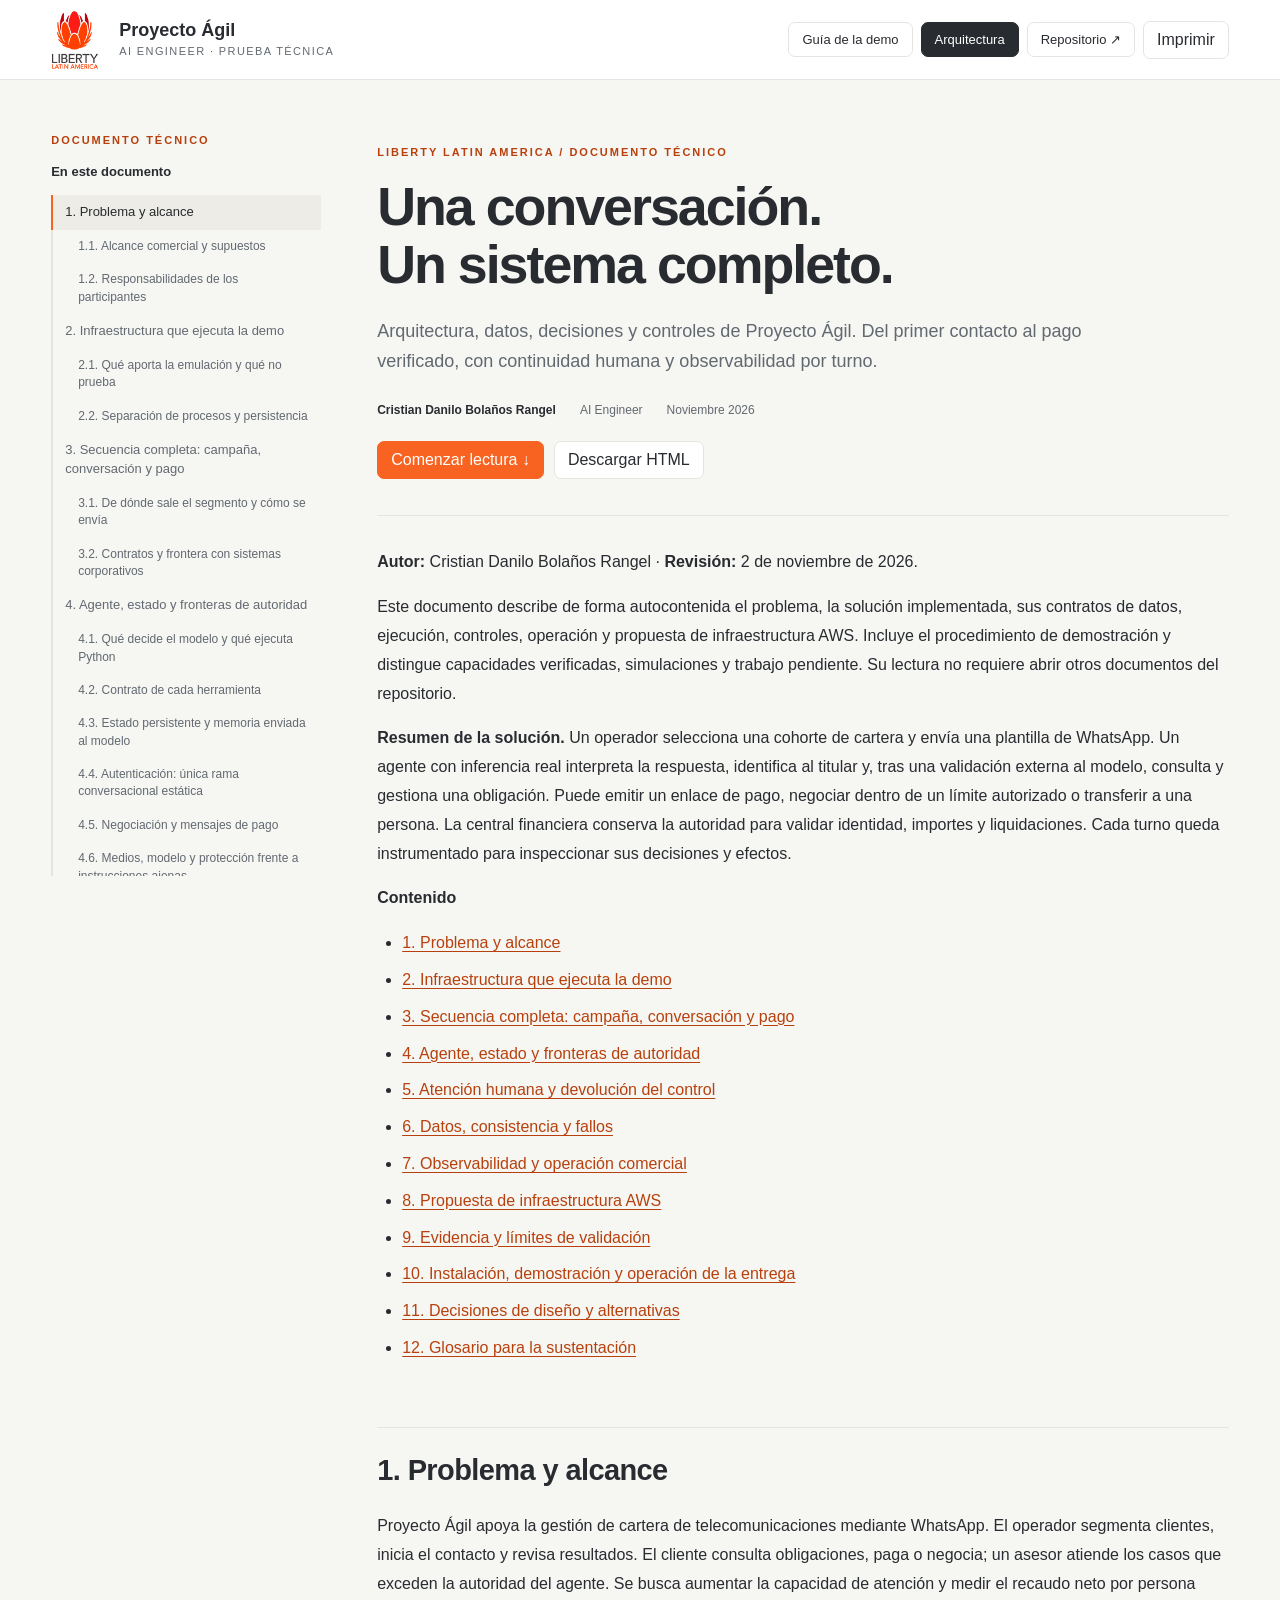
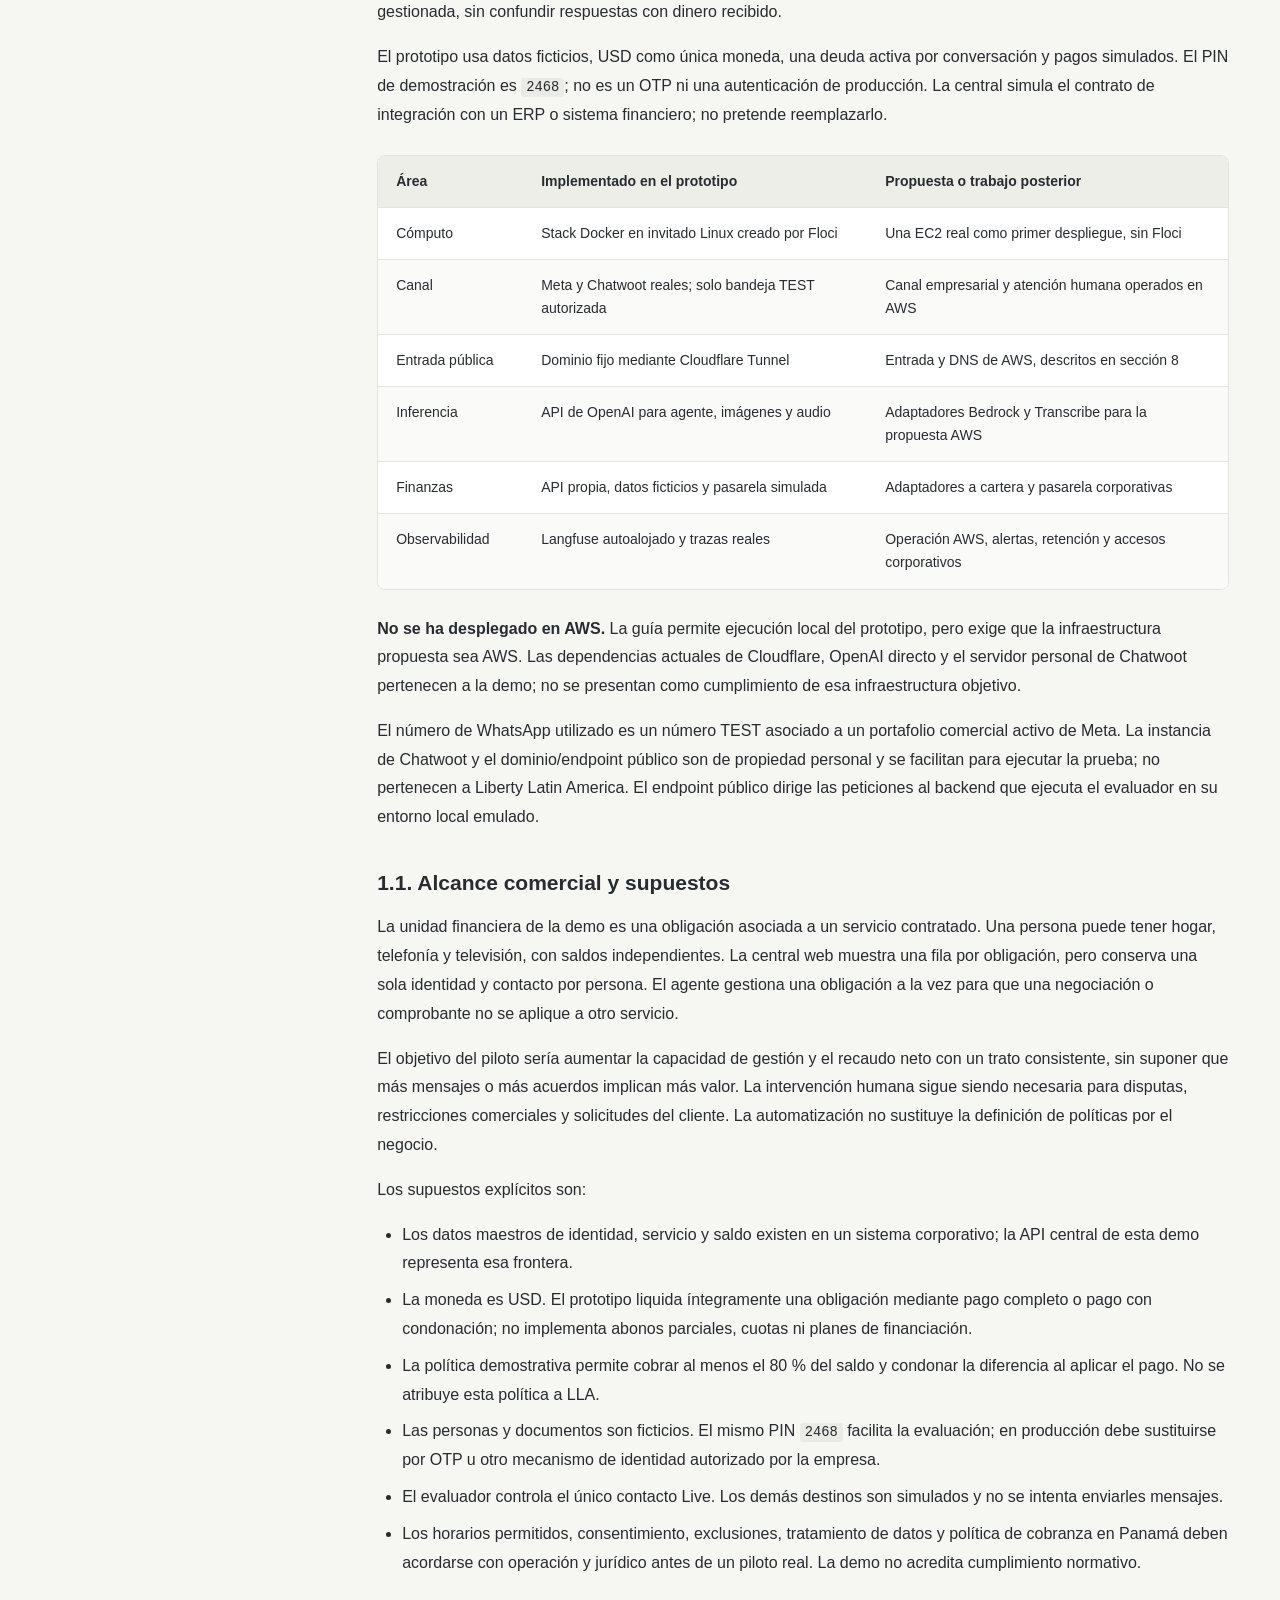
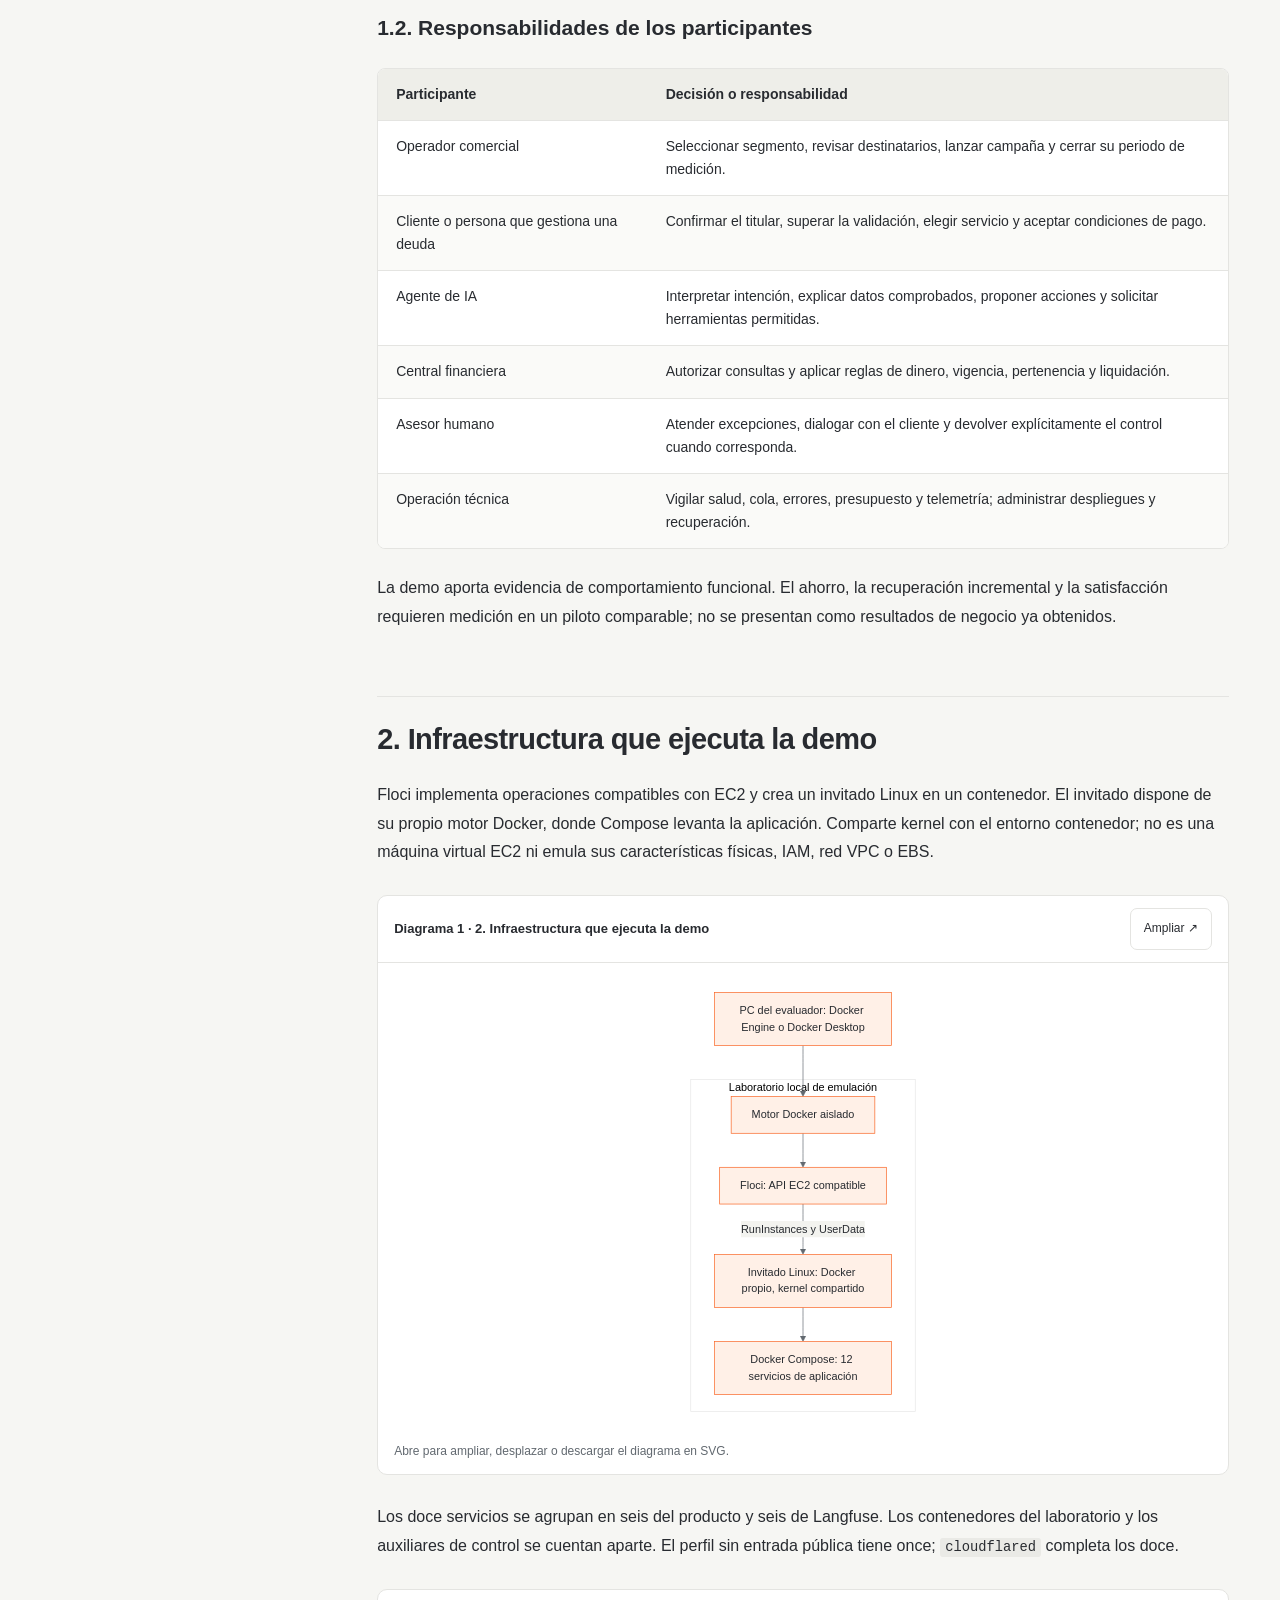
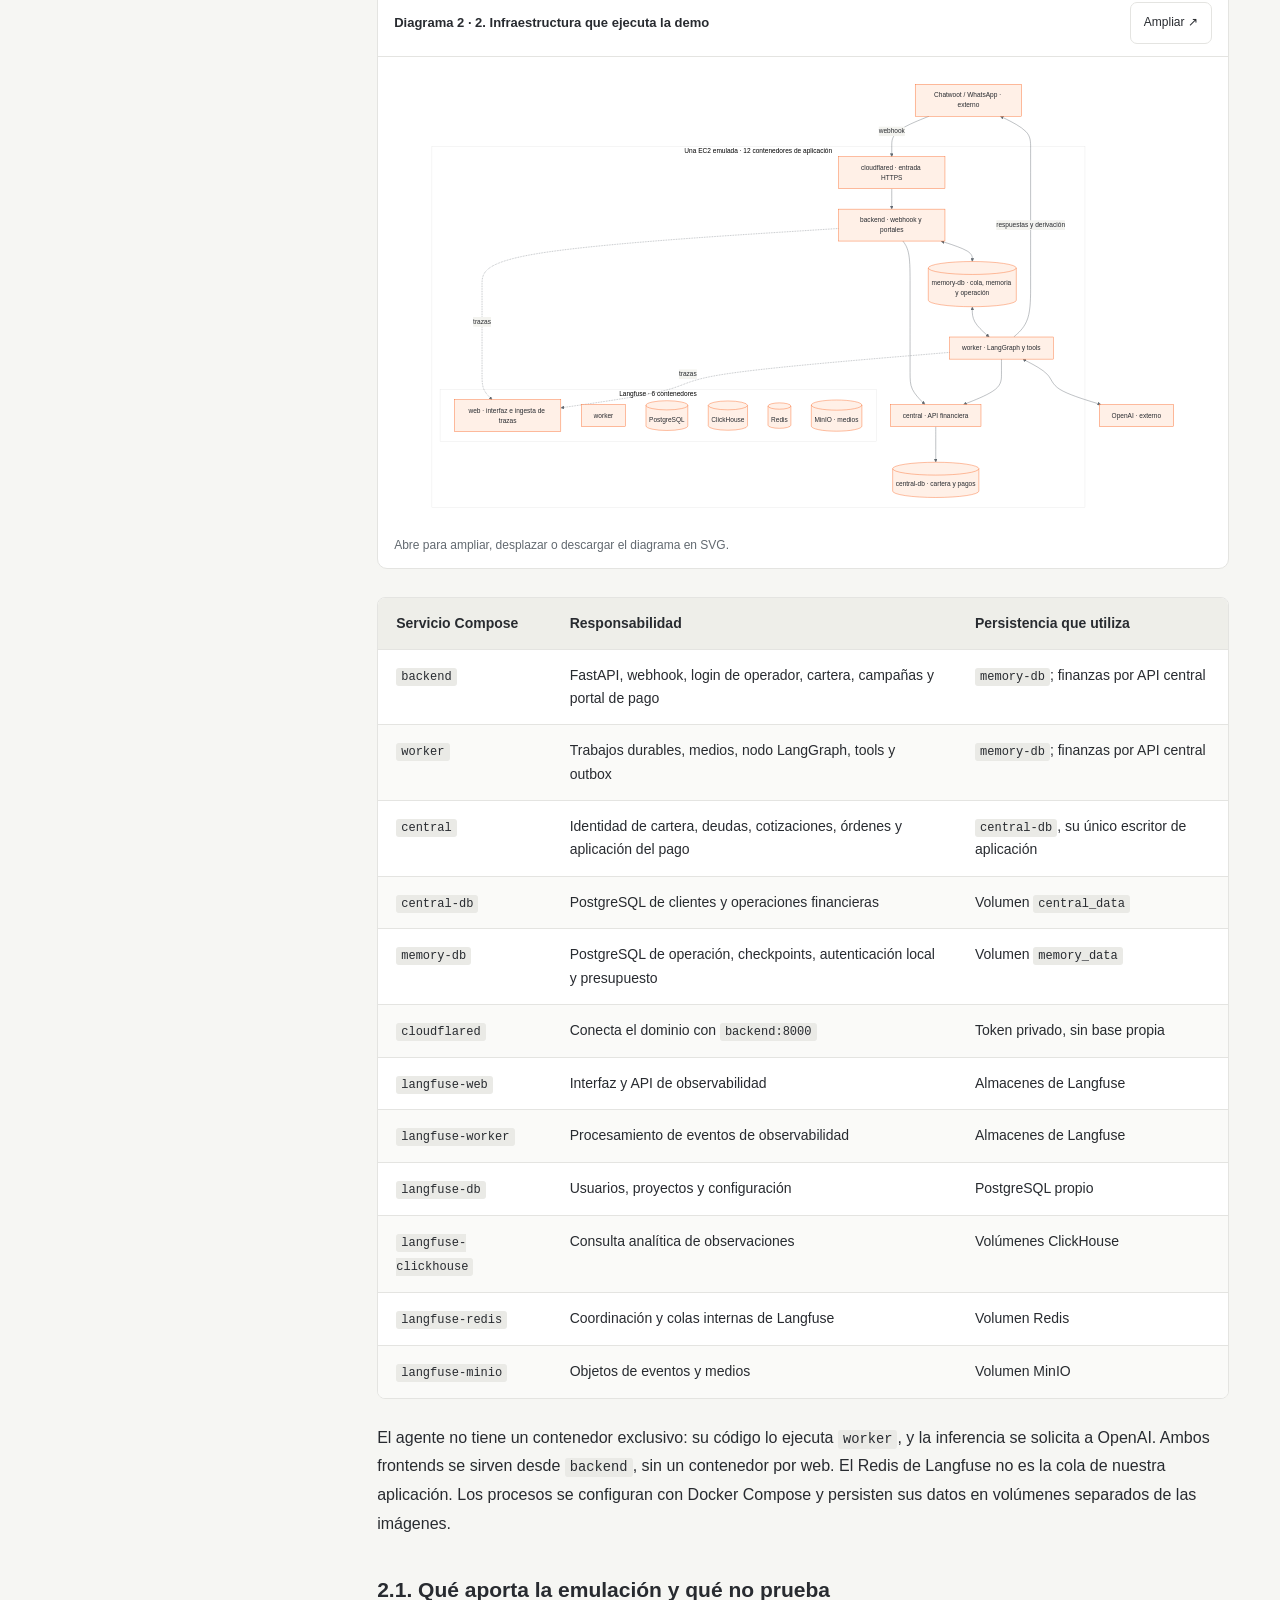
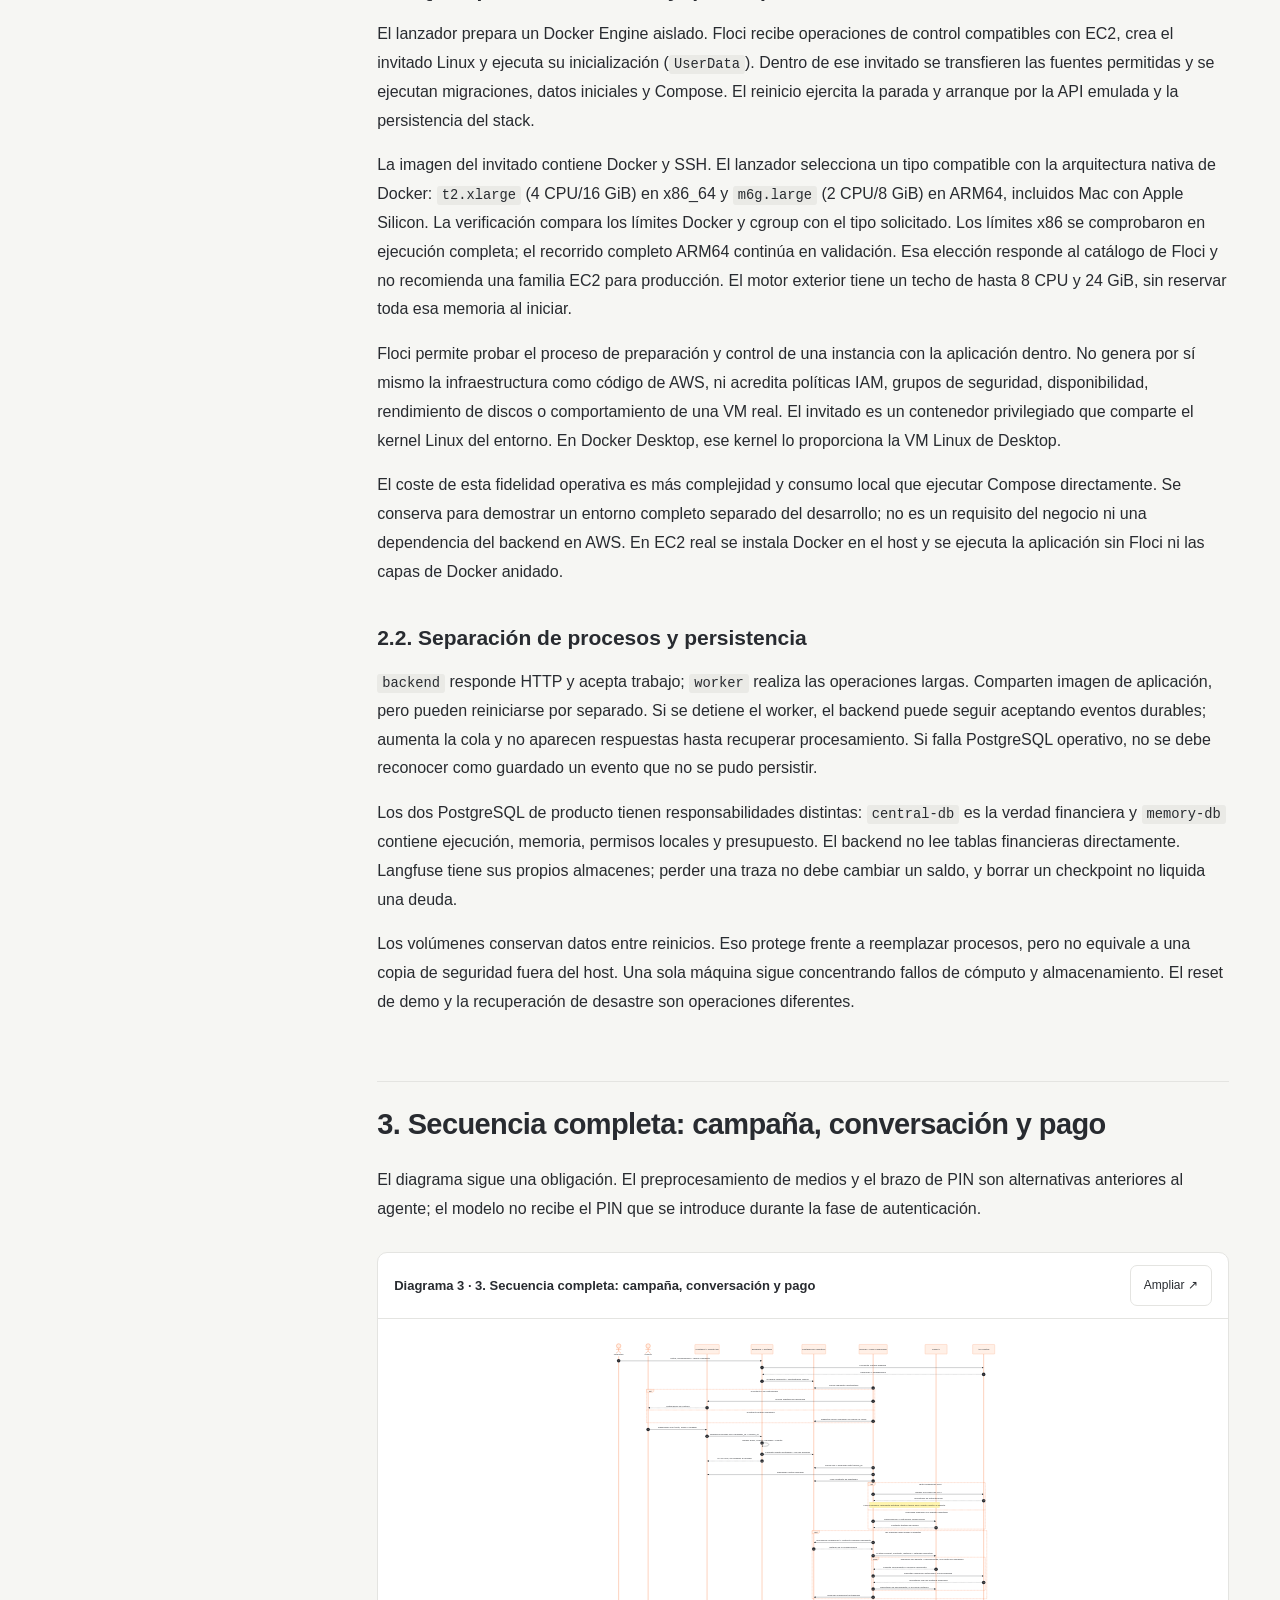
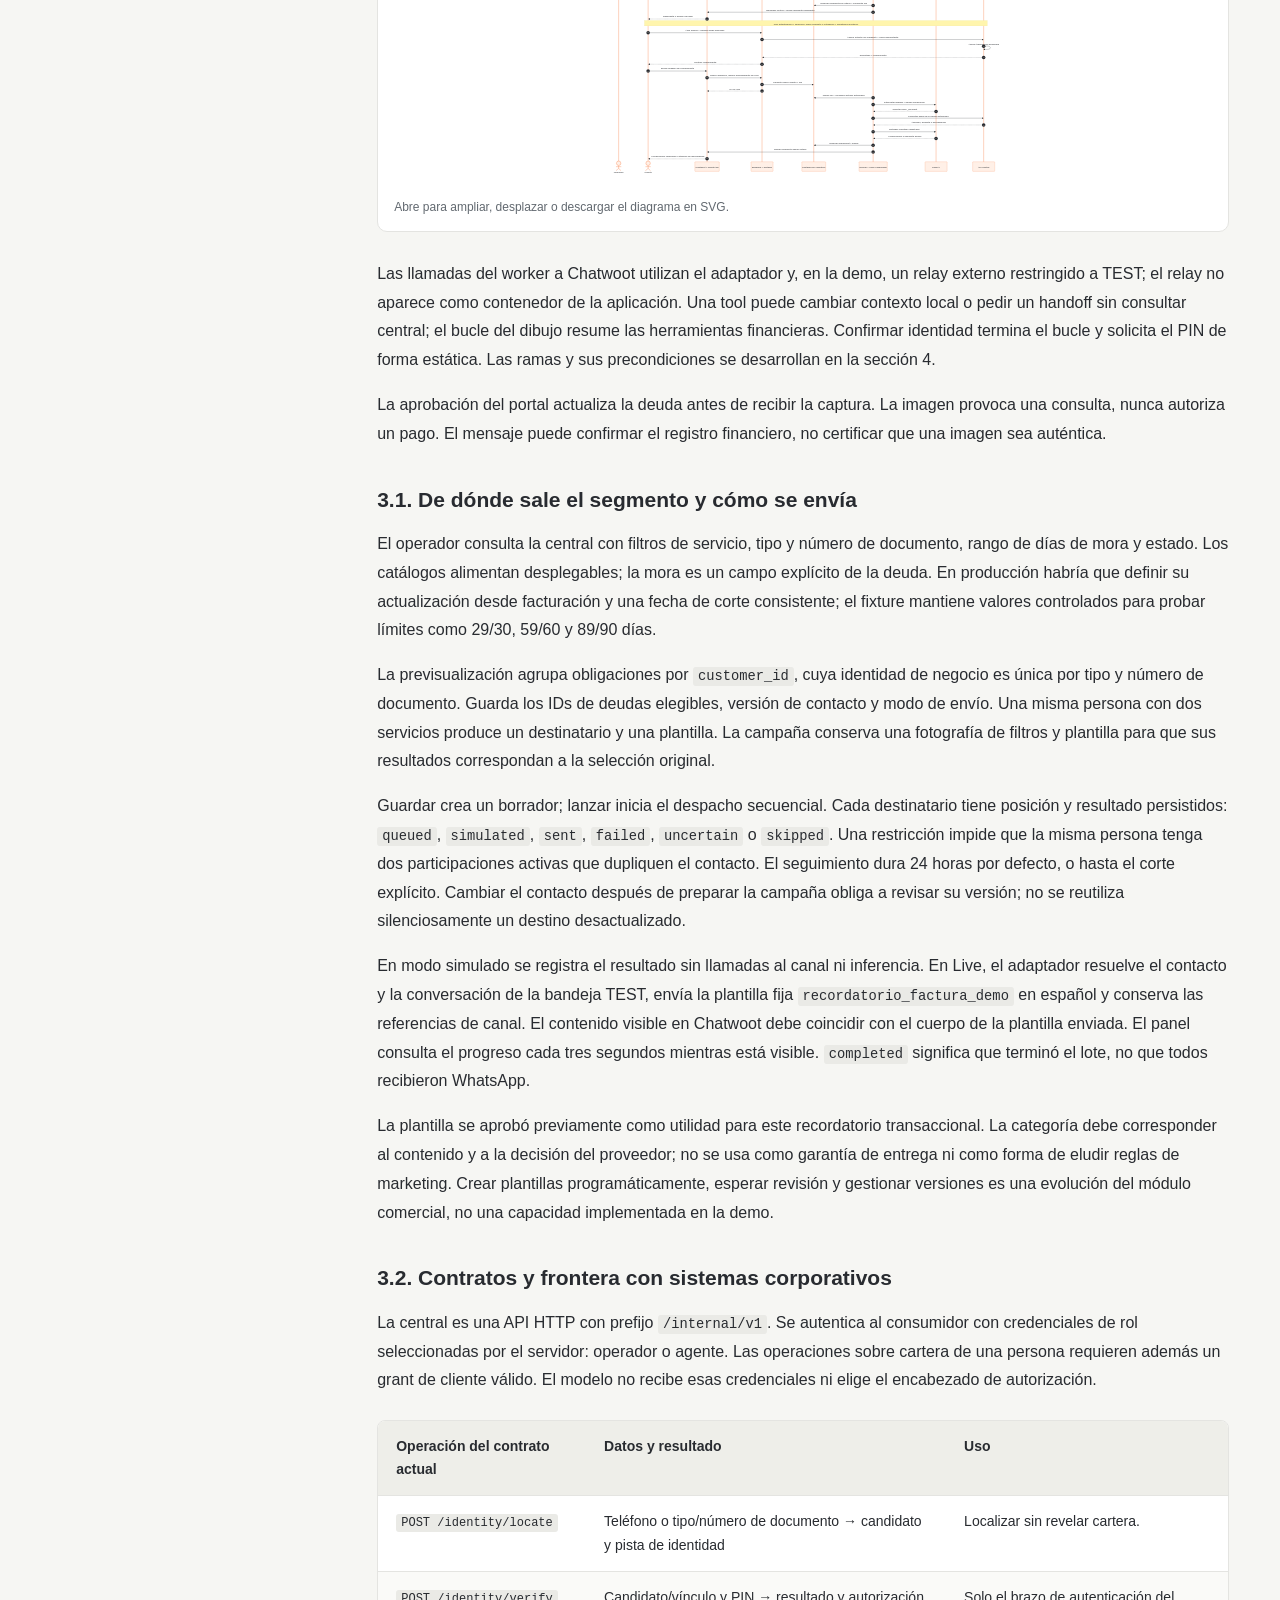
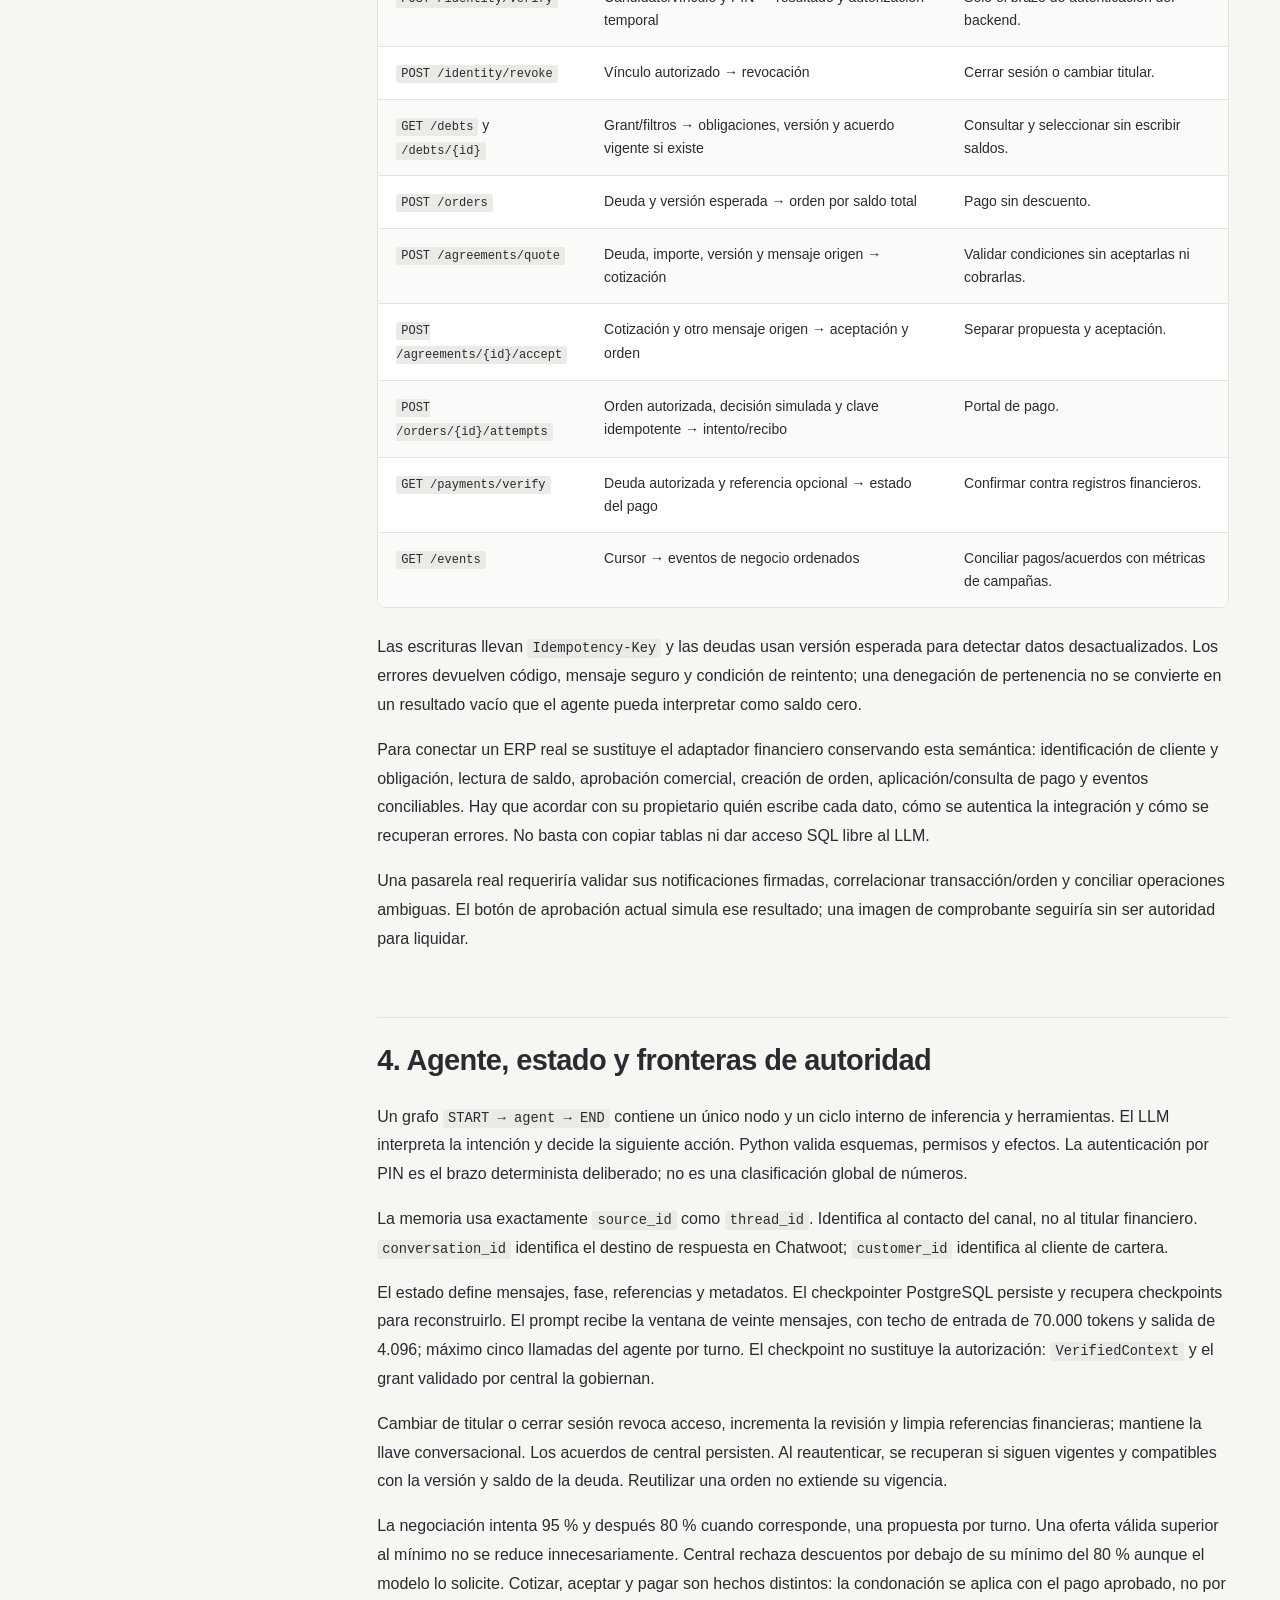
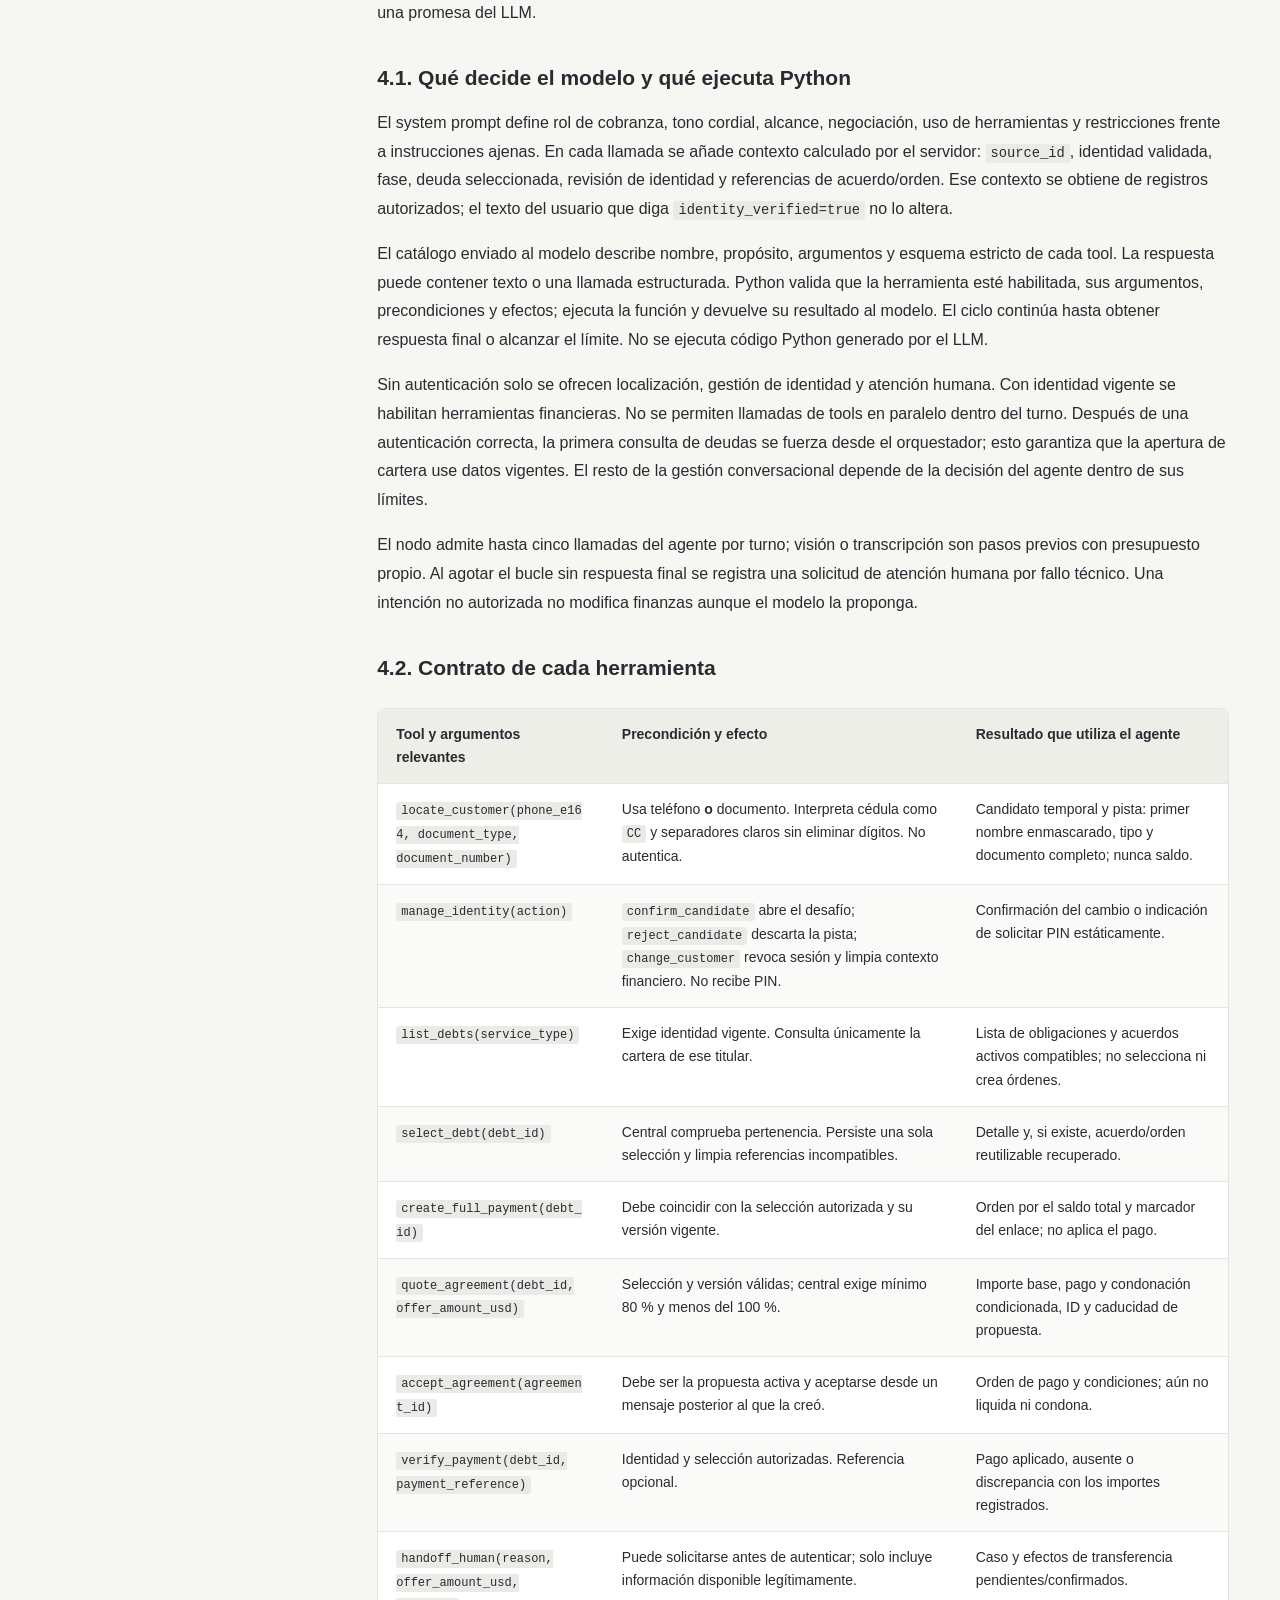
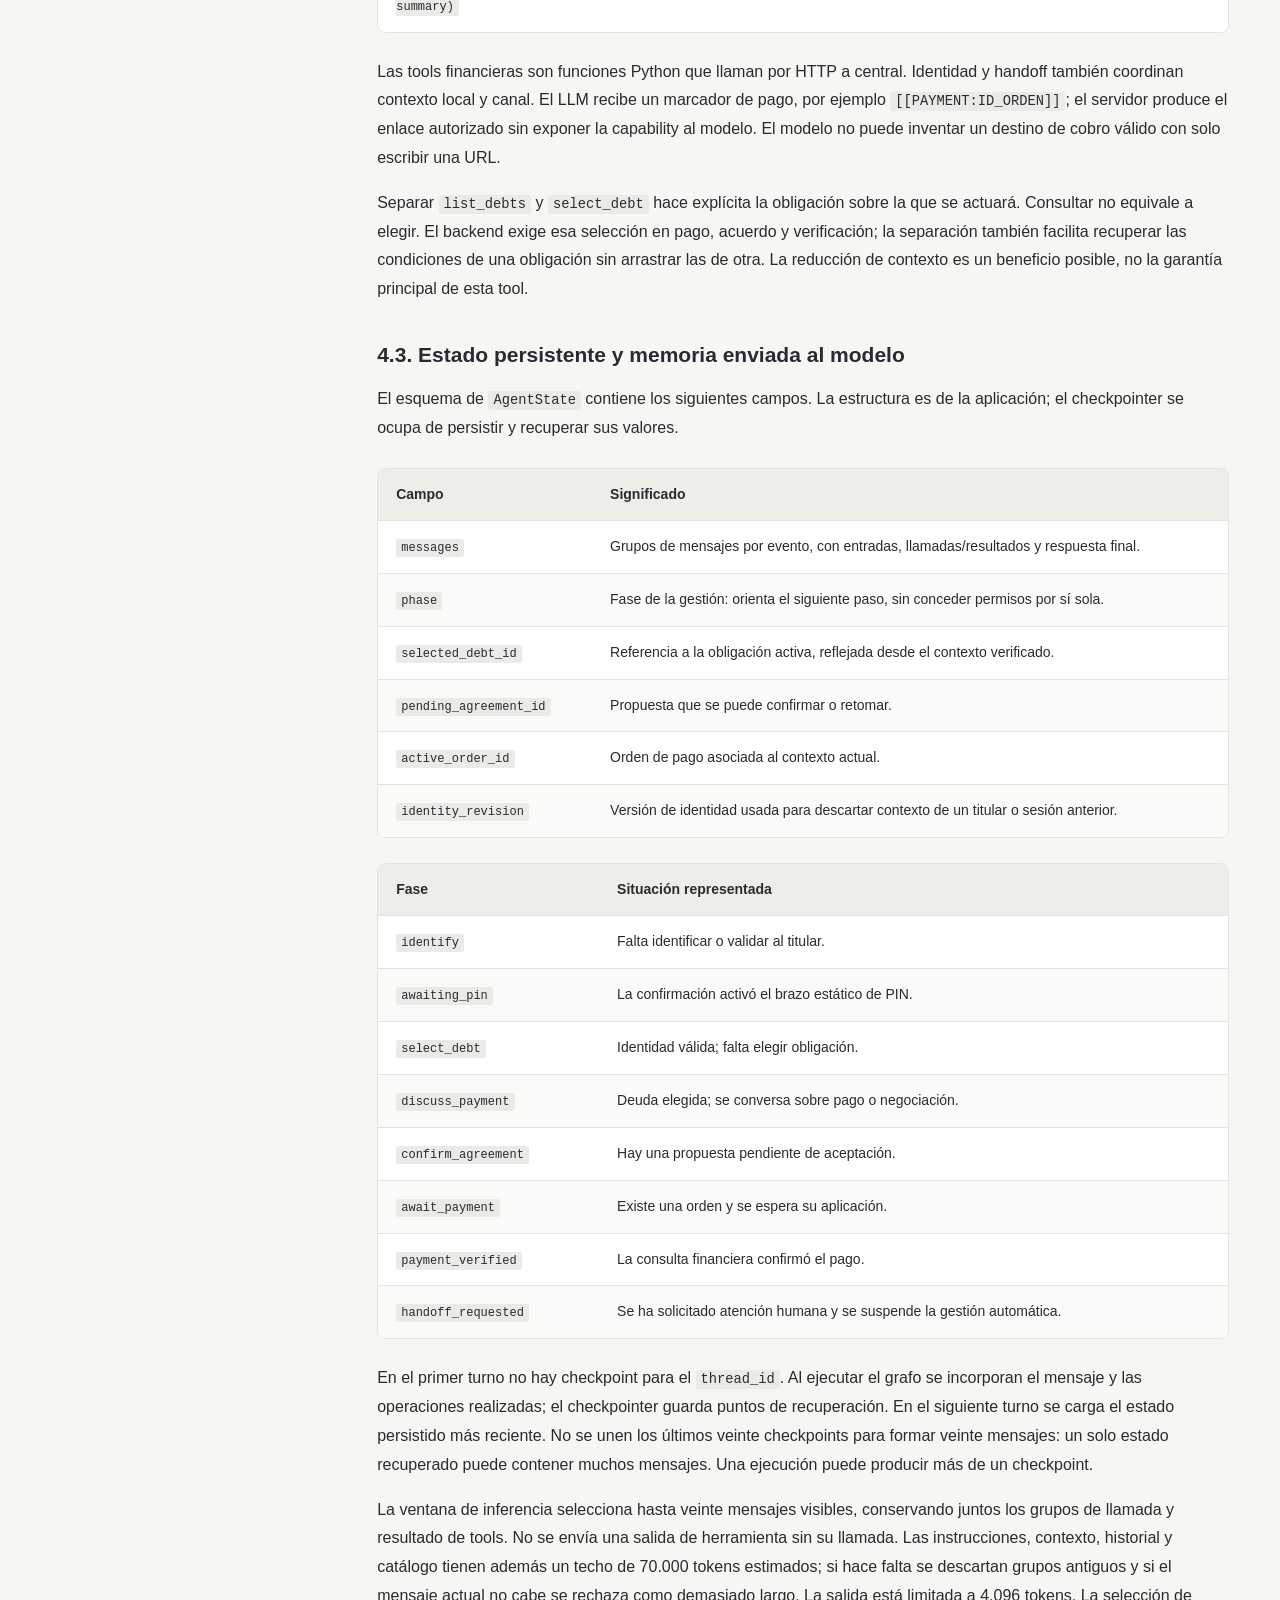
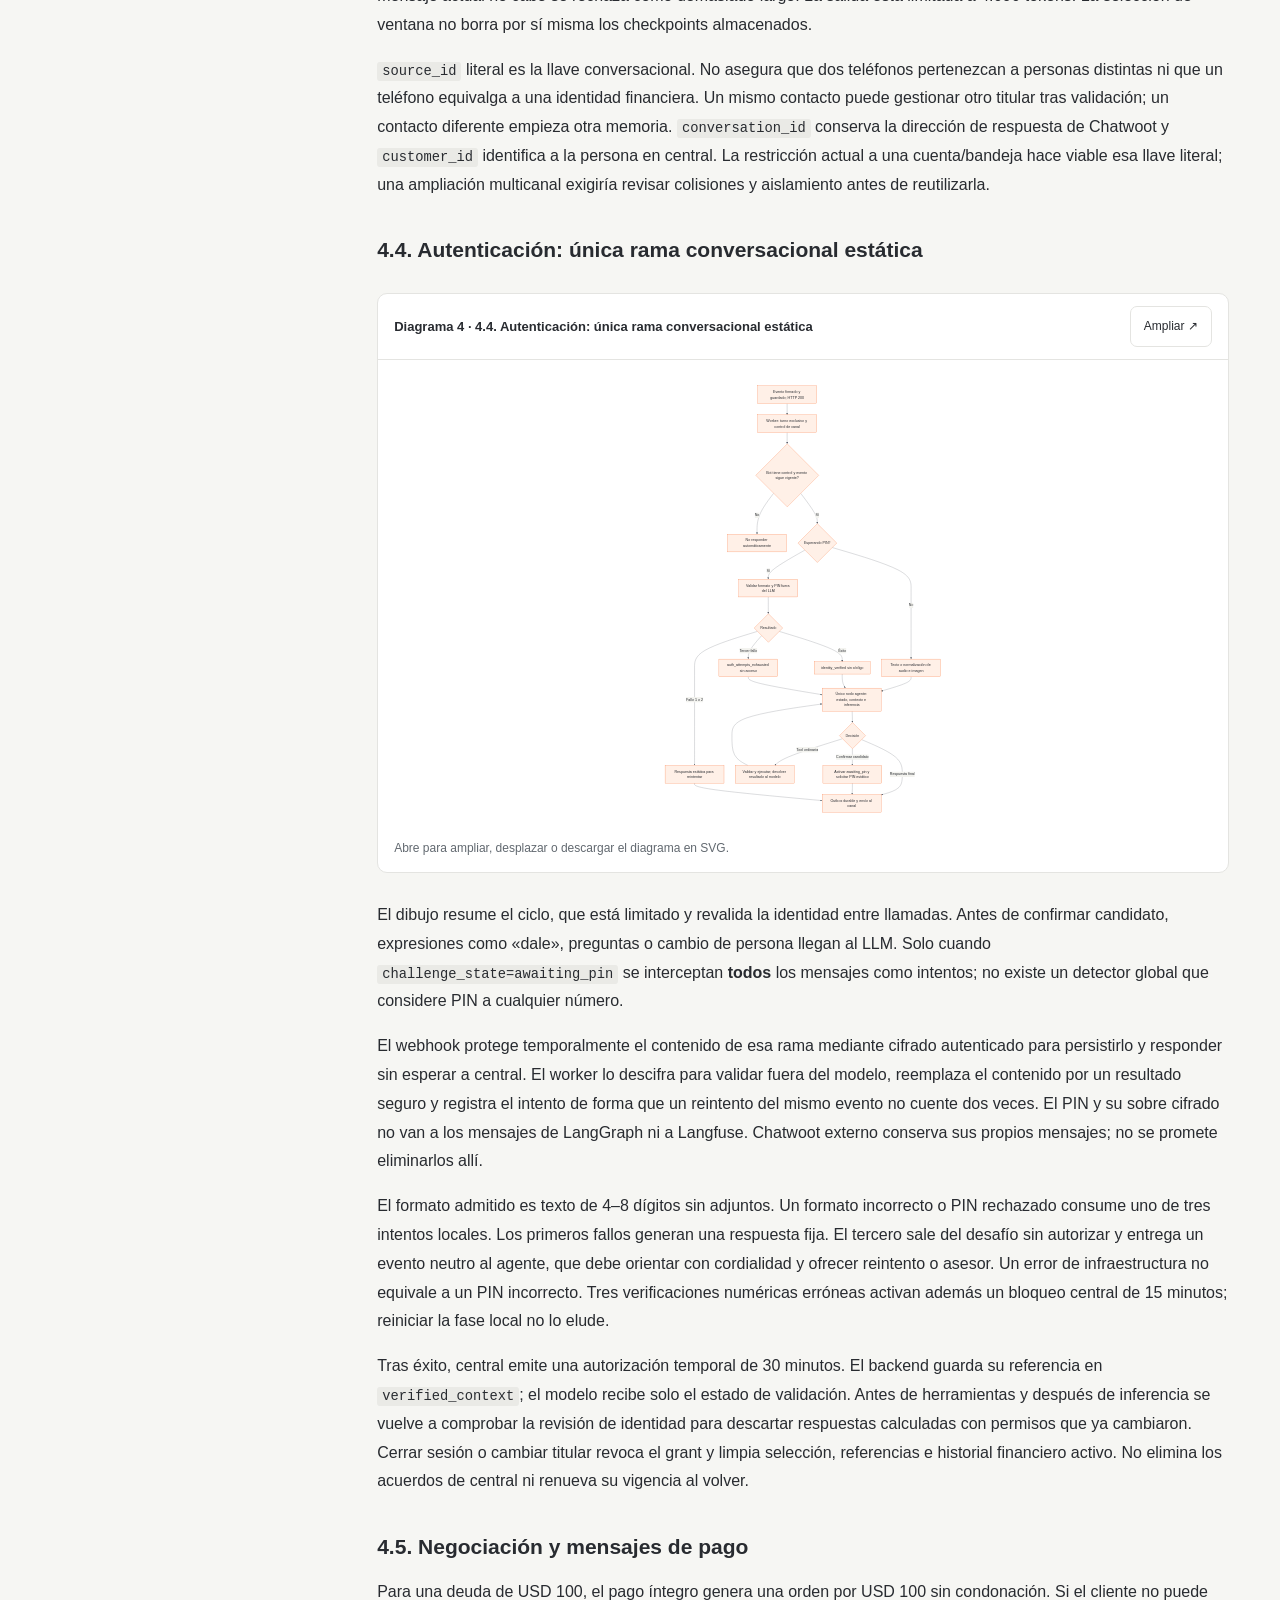
==== docs/site/arquitectura.html @ b73f0023 "fix: choose Floci instance type compatible with native Docker architecture" ====
<!doctype html>
<html lang="es"><head><meta charset="utf-8"><meta name="viewport" content="width=device-width, initial-scale=1"><meta name="description" content="Arquitectura, datos, decisiones y controles de Proyecto Ágil. Del primer contacto al pago verificado, con continuidad humana y observabilidad por turno."><title>Documento técnico · Proyecto Ágil · Cristian Bolaños</title><link rel="icon" href="[data-uri]"><style>:root{--accent:#f96321;--red:#ff1838;--ink:#282b30;--muted:#626970;--line:#e4e4e1;--paper:#fff;--wash:#f6f6f3;font-family:Inter,"Segoe UI",Arial,sans-serif;color:var(--ink);background:var(--wash);font-size:16px}*{box-sizing:border-box}html{scroll-behavior:smooth;scroll-padding-top:100px}body{margin:0}a{color:#b8400d;text-underline-offset:3px}button,.button{font:inherit;cursor:pointer;border:1px solid var(--line);border-radius:7px;padding:9px 13px;background:white;color:var(--ink);text-decoration:none}button:hover,.button:hover{background:#fff0e8;border-color:var(--accent)}button:focus-visible,a:focus-visible{outline:3px solid var(--accent);outline-offset:3px}.topbar{position:sticky;top:0;z-index:5;height:80px;background:rgba(255,255,255,.97);border-bottom:1px solid var(--line);display:flex;align-items:center;justify-content:space-between;padding:12px 4vw;gap:20px}.brand{display:flex;align-items:center;gap:20px;text-decoration:none;color:var(--ink)}.brand img{width:48px;height:58px;object-fit:contain}.brand strong{font-size:18px;display:block}.brand small{color:var(--muted);font-size:11px;letter-spacing:1.4px;text-transform:uppercase}.topnav{display:flex;align-items:center;gap:8px}.topnav a{font-size:13px}.topnav .active{background:var(--ink);color:#fff;border-color:var(--ink)}.progress{position:absolute;bottom:-1px;left:0;height:3px;background:linear-gradient(90deg,var(--red),var(--accent));width:0}.layout{max-width:1540px;margin:auto;display:grid;grid-template-columns:270px minmax(0,1fr);gap:56px;padding:0 4vw}.sidebar{position:sticky;top:106px;height:calc(100vh - 130px);overflow:auto;padding:24px 0 32px}.eyebrow{font-size:11px;letter-spacing:2px;text-transform:uppercase;font-weight:700;color:#b8400d}.sidebar h2{font-size:13px;margin:16px 0}.sidebar nav a{display:block;text-decoration:none;color:var(--muted);font-size:13px;line-height:1.45;padding:8px 12px;border-left:2px solid var(--line)}.sidebar nav a:hover,.sidebar nav a.current{border-color:var(--accent);color:var(--ink);background:#edece7}.sidebar nav .sub{font-size:12px;padding-left:25px}.sidebar-footer{margin-top:28px;border-top:1px solid var(--line);padding-top:20px;font-size:12px;line-height:1.7;color:var(--muted)}main{min-width:0;padding-bottom:60px}.hero{padding:62px 0 36px;border-bottom:1px solid var(--line);margin-bottom:32px}.hero h1{font-size:clamp(36px,4.2vw,62px);font-weight:650;letter-spacing:-2px;line-height:1.07;margin:18px 0 24px;max-width:850px}.hero p{font-size:18px;line-height:1.65;color:var(--muted);max-width:780px}.meta{display:flex;flex-wrap:wrap;gap:12px 24px;margin-top:27px;font-size:12px;color:var(--muted)}.meta b{color:var(--ink)}.hero-actions{display:flex;flex-wrap:wrap;gap:10px;margin-top:24px}.hero-actions .primary{background:var(--accent);color:white;border-color:var(--accent)}article{font-size:16px;line-height:1.8;overflow-wrap:anywhere}article>h1:first-child{display:none}article h2{font-size:29px;line-height:1.25;letter-spacing:-.6px;margin:64px 0 24px;padding-top:24px;border-top:1px solid var(--line)}article h3{font-size:21px;line-height:1.4;margin:36px 0 16px}article h4{font-size:17px;margin:26px 0 10px}article p{margin:16px 0}article li{margin:8px 0}article ul,article ol{padding-left:25px}article img{max-width:100%;height:auto;border-radius:8px;border:1px solid var(--line)}blockquote{margin:24px 0;padding:12px 24px;border-left:4px solid var(--accent);background:#fff0e7;border-radius:0 8px 8px 0}blockquote p{margin:8px 0}.table-wrap{overflow:auto;margin:25px 0;border:1px solid var(--line);border-radius:8px;background:white}table{border-collapse:collapse;width:100%;font-size:14px;line-height:1.65}th{text-align:left;background:#eeeee9;font-weight:650}td,th{padding:14px 18px;vertical-align:top;border-bottom:1px solid var(--line);min-width:145px}tr:last-child td{border-bottom:0}tbody tr:nth-child(even){background:#fafaf8}code{font-family:"SFMono-Regular",Consolas,monospace;font-size:.86em;background:#eaeae6;padding:2px 5px;border-radius:3px}pre{padding:22px;background:#282b30;color:#f4f4ef;border-radius:8px;overflow:auto;line-height:1.65;font-size:13px}pre code{padding:0;background:none;color:inherit}.diagram{margin:28px 0;border:1px solid var(--line);border-radius:10px;background:white;overflow:hidden}.diagram-bar{padding:12px 16px;display:flex;align-items:center;justify-content:space-between;border-bottom:1px solid var(--line);gap:10px;font-size:12px;color:var(--muted)}.diagram-bar strong{color:var(--ink);font-size:13px}.diagram-preview{padding:24px;cursor:zoom-in;display:flex;justify-content:center;min-height:180px}.diagram-preview svg{width:100%;max-height:430px;height:auto}.diagram-note{padding:0 16px 12px;font-size:12px;color:var(--muted)}footer{margin-top:60px;padding:24px 0;border-top:1px solid var(--line);font-size:12px;color:var(--muted)}dialog{border:0;border-radius:12px;width:96vw;max-width:none;height:94vh;padding:0;background:#f6f6f3;color:var(--ink)}dialog::backdrop{background:#15171ddd;backdrop-filter:blur(5px)}.viewer-head{height:64px;display:flex;align-items:center;justify-content:space-between;padding:12px 20px;background:#fff;border-bottom:1px solid var(--line);gap:10px}.viewer-controls{display:flex;gap:8px;align-items:center}.viewport{height:calc(100% - 108px);overflow:hidden;position:relative;touch-action:none;cursor:grab;background-image:radial-gradient(#d8d8d1 .8px,transparent .8px);background-size:18px 18px}.viewport:active{cursor:grabbing}.canvas{position:absolute;left:0;top:0;transform-origin:0 0}.canvas svg{display:block;background:white;max-width:none!important}.viewer-foot{height:44px;padding:10px 20px;font-size:12px;color:var(--muted);background:#fff}.skip{position:fixed;left:10px;top:-100px;z-index:20;background:white;padding:10px}.skip:focus{top:10px}.mobile-index{display:none}body.modal-open{overflow:hidden}@media(max-width:1000px){.layout{grid-template-columns:220px minmax(0,1fr);gap:28px}.topbar{padding:10px 22px}.brand small{display:none}.hero{padding-top:36px}.topnav .repo-link{display:none}}@media(max-width:760px){.layout{display:block;padding:0 20px}.sidebar{position:static;height:auto;padding:18px 0 0}.sidebar>nav,.sidebar>h2,.sidebar>.eyebrow,.sidebar-footer{display:none}.mobile-index{display:block;width:100%;padding:12px;border:1px solid var(--line);background:white;border-radius:8px;color:var(--ink)}.brand{gap:10px}.brand strong{font-size:15px}.brand img{width:34px;height:44px}.topbar{height:68px;padding:8px 14px;gap:10px}.topnav a{font-size:12px;padding:8px}.topnav button{display:none}.hero h1{font-size:39px;letter-spacing:-1px}.hero p{font-size:16px}article{font-size:15px}article h2{font-size:25px;margin-top:42px}.viewer-head{height:auto;min-height:105px;flex-wrap:wrap;padding:10px}.viewport{height:calc(100% - 149px)}.viewer-controls{gap:4px}.viewer-controls button{padding:7px 9px;font-size:12px}.diagram-preview{padding:12px}.viewer-foot{font-size:10px}}@media print{.topbar,.sidebar,.hero-actions,.diagram-bar button,.diagram-note,dialog{display:none!important}.layout{display:block;padding:0}.hero{padding-top:0}body{background:white}article h2{break-before:page}pre{white-space:pre-wrap;color:black;background:#eee}a{color:inherit}.table-wrap{overflow:visible}table{font-size:10px}td,th{padding:6px;min-width:0}.diagram{break-inside:avoid}.diagram-preview svg{max-height:none}.hero h1{font-size:36px}}
</style></head>
<body><a class="skip" href="#contenido">Saltar al documento</a><header class="topbar"><a class="brand" href="index.html"><img src="[data-uri]" alt="Liberty Latin America"><span><strong>Proyecto Ágil</strong><small>AI Engineer · Prueba técnica</small></span></a><nav class="topnav" aria-label="Documentos"><a class="button " href="index.html" >Guía de la demo</a><a class="button active" href="arquitectura.html" aria-current=page>Arquitectura</a><a class="button repo-link" href="https://github.com/cristiandrangel/proyecto-agil">Repositorio ↗</a><button data-print>Imprimir</button></nav><div class="progress" aria-hidden="true"></div></header>
<div class="layout"><aside class="sidebar"><span class="eyebrow">Documento técnico</span><h2>En este documento</h2><nav aria-label="Índice de secciones"><a class="" href="#1-problema-y-alcance">1. Problema y alcance</a><a class="sub" href="#11-alcance-comercial-y-supuestos">1.1. Alcance comercial y supuestos</a><a class="sub" href="#12-responsabilidades-de-los-participantes">1.2. Responsabilidades de los participantes</a><a class="" href="#2-infraestructura-que-ejecuta-la-demo">2. Infraestructura que ejecuta la demo</a><a class="sub" href="#21-qué-aporta-la-emulación-y-qué-no-prueba">2.1. Qué aporta la emulación y qué no prueba</a><a class="sub" href="#22-separación-de-procesos-y-persistencia">2.2. Separación de procesos y persistencia</a><a class="" href="#3-secuencia-completa-campaña-conversación-y-pago">3. Secuencia completa: campaña, conversación y pago</a><a class="sub" href="#31-de-dónde-sale-el-segmento-y-cómo-se-envía">3.1. De dónde sale el segmento y cómo se envía</a><a class="sub" href="#32-contratos-y-frontera-con-sistemas-corporativos">3.2. Contratos y frontera con sistemas corporativos</a><a class="" href="#4-agente-estado-y-fronteras-de-autoridad">4. Agente, estado y fronteras de autoridad</a><a class="sub" href="#41-qué-decide-el-modelo-y-qué-ejecuta-python">4.1. Qué decide el modelo y qué ejecuta Python</a><a class="sub" href="#42-contrato-de-cada-herramienta">4.2. Contrato de cada herramienta</a><a class="sub" href="#43-estado-persistente-y-memoria-enviada-al-modelo">4.3. Estado persistente y memoria enviada al modelo</a><a class="sub" href="#44-autenticación-única-rama-conversacional-estática">4.4. Autenticación: única rama conversacional estática</a><a class="sub" href="#45-negociación-y-mensajes-de-pago">4.5. Negociación y mensajes de pago</a><a class="sub" href="#46-medios-modelo-y-protección-frente-a-instrucciones-ajenas">4.6. Medios, modelo y protección frente a instrucciones ajenas</a><a class="" href="#5-atención-humana-y-devolución-del-control">5. Atención humana y devolución del control</a><a class="sub" href="#51-caso-persistente-y-memoria-del-asesor">5.1. Caso persistente y memoria del asesor</a><a class="" href="#6-datos-consistencia-y-fallos">6. Datos, consistencia y fallos</a><a class="sub" href="#61-modelo-financiero-y-vista-de-cartera">6.1. Modelo financiero y vista de cartera</a><a class="sub" href="#62-modelo-operativo-conversacional-y-de-observabilidad">6.2. Modelo operativo, conversacional y de observabilidad</a><a class="sub" href="#63-ingreso-durable-deduplicación-y-orden">6.3. Ingreso durable, deduplicación y orden</a><a class="sub" href="#64-transacción-de-pago-e-idempotencia">6.4. Transacción de pago e idempotencia</a><a class="sub" href="#65-control-de-gasto-de-inferencia">6.5. Control de gasto de inferencia</a><a class="sub" href="#66-seguridad-por-capas-y-límites-asumidos">6.6. Seguridad por capas y límites asumidos</a><a class="" href="#7-observabilidad-y-operación-comercial">7. Observabilidad y operación comercial</a><a class="sub" href="#71-langfuse-ubicación-y-conexión">7.1. Langfuse: ubicación y conexión</a><a class="sub" href="#72-instrumentación-y-organización-de-una-ejecución">7.2. Instrumentación y organización de una ejecución</a><a class="sub" href="#73-cómo-verificar-una-traza-y-sus-límites">7.3. Cómo verificar una traza y sus límites</a><a class="sub" href="#74-captura-privada-de-contenido">7.4. Captura privada de contenido</a><a class="sub" href="#75-métricas-de-negocio-y-responsabilidades">7.5. Métricas de negocio y responsabilidades</a><a class="sub" href="#76-definiciones-de-kpi-y-lectura-correcta">7.6. Definiciones de KPI y lectura correcta</a><a class="sub" href="#77-medición-del-piloto-y-operación-diaria-propuesta">7.7. Medición del piloto y operación diaria propuesta</a><a class="" href="#8-propuesta-de-infraestructura-aws">8. Propuesta de infraestructura AWS</a><a class="sub" href="#81-qué-función-cumple-cada-capa-de-aws">8.1. Qué función cumple cada capa de AWS</a><a class="sub" href="#82-secuencia-de-migración-y-criterios-de-aceptación">8.2. Secuencia de migración y criterios de aceptación</a><a class="sub" href="#83-evolución-basada-en-necesidad-no-en-número-de-servicios">8.3. Evolución basada en necesidad, no en número de servicios</a><a class="" href="#9-evidencia-y-límites-de-validación">9. Evidencia y límites de validación</a><a class="sub" href="#91-pruebas-de-software">9.1. Pruebas de software</a><a class="sub" href="#92-pruebas-reales-de-integración">9.2. Pruebas reales de integración</a><a class="sub" href="#93-evals-qué-comparan-y-qué-no">9.3. Evals: qué comparan y qué no</a><a class="sub" href="#94-fronteras-de-la-evidencia">9.4. Fronteras de la evidencia</a><a class="" href="#10-instalación-demostración-y-operación-de-la-entrega">10. Instalación, demostración y operación de la entrega</a><a class="sub" href="#101-qué-recibe-el-evaluador">10.1. Qué recibe el evaluador</a><a class="sub" href="#102-interfaces-y-datos-de-demostración">10.2. Interfaces y datos de demostración</a><a class="sub" href="#103-guion-funcional-con-resultados-esperados">10.3. Guion funcional con resultados esperados</a><a class="sub" href="#104-reinicio-reset-y-diagnóstico">10.4. Reinicio, reset y diagnóstico</a><a class="" href="#11-decisiones-de-diseño-y-alternativas">11. Decisiones de diseño y alternativas</a><a class="" href="#12-glosario-para-la-sustentación">12. Glosario para la sustentación</a></nav><select class="mobile-index" aria-label="Ir a una sección"><option value="">Ir a una sección…</option><option value="1-problema-y-alcance">1. Problema y alcance</option><option value="2-infraestructura-que-ejecuta-la-demo">2. Infraestructura que ejecuta la demo</option><option value="3-secuencia-completa-campaña-conversación-y-pago">3. Secuencia completa: campaña, conversación y pago</option><option value="4-agente-estado-y-fronteras-de-autoridad">4. Agente, estado y fronteras de autoridad</option><option value="5-atención-humana-y-devolución-del-control">5. Atención humana y devolución del control</option><option value="6-datos-consistencia-y-fallos">6. Datos, consistencia y fallos</option><option value="7-observabilidad-y-operación-comercial">7. Observabilidad y operación comercial</option><option value="8-propuesta-de-infraestructura-aws">8. Propuesta de infraestructura AWS</option><option value="9-evidencia-y-límites-de-validación">9. Evidencia y límites de validación</option><option value="10-instalación-demostración-y-operación-de-la-entrega">10. Instalación, demostración y operación de la entrega</option><option value="11-decisiones-de-diseño-y-alternativas">11. Decisiones de diseño y alternativas</option><option value="12-glosario-para-la-sustentación">12. Glosario para la sustentación</option></select><div class="sidebar-footer">Preparado por<br><b>Cristian Danilo<br>Bolaños Rangel</b><br>2 de noviembre de 2026<br><br>Propuesta del candidato para<br>Liberty Latin America.</div></aside>
<main id="contenido"><section class="hero"><span class="eyebrow">Liberty Latin America / Documento técnico</span><h1>Una conversación.<br>Un sistema completo.</h1><p>Arquitectura, datos, decisiones y controles de Proyecto Ágil. Del primer contacto al pago verificado, con continuidad humana y observabilidad por turno.</p><div class="meta"><span><b>Cristian Danilo Bolaños Rangel</b></span><span>AI Engineer</span><span>Noviembre 2026</span></div><div class="hero-actions"><a class="button primary" href="#1-problema-y-alcance">Comenzar lectura ↓</a><a class="button" href="arquitectura.html" download>Descargar HTML</a></div></section><article><h1 id="proyecto-ágil-documento-técnico-de-arquitectura">Proyecto Ágil: documento técnico de arquitectura</h1>
<p><strong>Autor:</strong> Cristian Danilo Bolaños Rangel · <strong>Revisión:</strong> 2 de noviembre de 2026.</p>
<p>Este documento describe de forma autocontenida el problema, la solución implementada, sus contratos de datos, ejecución, controles, operación y propuesta de infraestructura AWS. Incluye el procedimiento de demostración y distingue capacidades verificadas, simulaciones y trabajo pendiente. Su lectura no requiere abrir otros documentos del repositorio.</p>
<p><strong>Resumen de la solución.</strong> Un operador selecciona una cohorte de cartera y envía una plantilla de WhatsApp. Un agente con inferencia real interpreta la respuesta, identifica al titular y, tras una validación externa al modelo, consulta y gestiona una obligación. Puede emitir un enlace de pago, negociar dentro de un límite autorizado o transferir a una persona. La central financiera conserva la autoridad para validar identidad, importes y liquidaciones. Cada turno queda instrumentado para inspeccionar sus decisiones y efectos.</p>
<p><strong>Contenido</strong></p>
<ul>
<li><a href="#1-problema-y-alcance">1. Problema y alcance</a></li>
<li><a href="#2-infraestructura-que-ejecuta-la-demo">2. Infraestructura que ejecuta la demo</a></li>
<li><a href="#3-secuencia-completa-campa%C3%B1a-conversaci%C3%B3n-y-pago">3. Secuencia completa: campaña, conversación y pago</a></li>
<li><a href="#4-agente-estado-y-fronteras-de-autoridad">4. Agente, estado y fronteras de autoridad</a></li>
<li><a href="#5-atenci%C3%B3n-humana-y-devoluci%C3%B3n-del-control">5. Atención humana y devolución del control</a></li>
<li><a href="#6-datos-consistencia-y-fallos">6. Datos, consistencia y fallos</a></li>
<li><a href="#7-observabilidad-y-operaci%C3%B3n-comercial">7. Observabilidad y operación comercial</a></li>
<li><a href="#8-propuesta-de-infraestructura-aws">8. Propuesta de infraestructura AWS</a></li>
<li><a href="#9-evidencia-y-l%C3%ADmites-de-validaci%C3%B3n">9. Evidencia y límites de validación</a></li>
<li><a href="#10-instalaci%C3%B3n-demostraci%C3%B3n-y-operaci%C3%B3n-de-la-entrega">10. Instalación, demostración y operación de la entrega</a></li>
<li><a href="#11-decisiones-de-dise%C3%B1o-y-alternativas">11. Decisiones de diseño y alternativas</a></li>
<li><a href="#12-glosario-para-la-sustentaci%C3%B3n">12. Glosario para la sustentación</a></li>
</ul>
<h2 id="1-problema-y-alcance">1. Problema y alcance</h2>
<p>Proyecto Ágil apoya la gestión de cartera de telecomunicaciones mediante WhatsApp.
El operador segmenta clientes, inicia el contacto y revisa resultados. El cliente
consulta obligaciones, paga o negocia; un asesor atiende los casos que exceden la
autoridad del agente. Se busca aumentar la capacidad de atención y medir el
recaudo neto por persona gestionada, sin confundir respuestas con dinero recibido.</p>
<p>El prototipo usa datos ficticios, USD como única moneda, una deuda activa por
conversación y pagos simulados. El PIN de demostración es <code>2468</code>; no es un OTP ni
una autenticación de producción. La central simula el contrato de integración con
un ERP o sistema financiero; no pretende reemplazarlo.</p>
<div class="table-wrap"><table>
<thead>
<tr>
<th>Área</th>
<th>Implementado en el prototipo</th>
<th>Propuesta o trabajo posterior</th>
</tr>
</thead>
<tbody>
<tr>
<td>Cómputo</td>
<td>Stack Docker en invitado Linux creado por Floci</td>
<td>Una EC2 real como primer despliegue, sin Floci</td>
</tr>
<tr>
<td>Canal</td>
<td>Meta y Chatwoot reales; solo bandeja TEST autorizada</td>
<td>Canal empresarial y atención humana operados en AWS</td>
</tr>
<tr>
<td>Entrada pública</td>
<td>Dominio fijo mediante Cloudflare Tunnel</td>
<td>Entrada y DNS de AWS, descritos en sección 8</td>
</tr>
<tr>
<td>Inferencia</td>
<td>API de OpenAI para agente, imágenes y audio</td>
<td>Adaptadores Bedrock y Transcribe para la propuesta AWS</td>
</tr>
<tr>
<td>Finanzas</td>
<td>API propia, datos ficticios y pasarela simulada</td>
<td>Adaptadores a cartera y pasarela corporativas</td>
</tr>
<tr>
<td>Observabilidad</td>
<td>Langfuse autoalojado y trazas reales</td>
<td>Operación AWS, alertas, retención y accesos corporativos</td>
</tr>
</tbody>
</table></div>
<p><strong>No se ha desplegado en AWS.</strong> La guía permite ejecución local del prototipo,
pero exige que la infraestructura propuesta sea AWS. Las dependencias actuales
de Cloudflare, OpenAI directo y el servidor personal de Chatwoot pertenecen a la
demo; no se presentan como cumplimiento de esa infraestructura objetivo.</p>
<p>El número de WhatsApp utilizado es un número TEST asociado a un portafolio
comercial activo de Meta. La instancia de Chatwoot y el dominio/endpoint público
son de propiedad personal y se facilitan para ejecutar la prueba; no pertenecen
a Liberty Latin America. El endpoint público dirige las peticiones al backend
que ejecuta el evaluador en su entorno local emulado.</p>
<h3 id="11-alcance-comercial-y-supuestos">1.1. Alcance comercial y supuestos</h3>
<p>La unidad financiera de la demo es una obligación asociada a un servicio contratado. Una persona puede tener hogar, telefonía y televisión, con saldos independientes. La central web muestra una fila por obligación, pero conserva una sola identidad y contacto por persona. El agente gestiona una obligación a la vez para que una negociación o comprobante no se aplique a otro servicio.</p>
<p>El objetivo del piloto sería aumentar la capacidad de gestión y el recaudo neto con un trato consistente, sin suponer que más mensajes o más acuerdos implican más valor. La intervención humana sigue siendo necesaria para disputas, restricciones comerciales y solicitudes del cliente. La automatización no sustituye la definición de políticas por el negocio.</p>
<p>Los supuestos explícitos son:</p>
<ul>
<li>Los datos maestros de identidad, servicio y saldo existen en un sistema corporativo; la API central de esta demo representa esa frontera.</li>
<li>La moneda es USD. El prototipo liquida íntegramente una obligación mediante pago completo o pago con condonación; no implementa abonos parciales, cuotas ni planes de financiación.</li>
<li>La política demostrativa permite cobrar al menos el 80 % del saldo y condonar la diferencia al aplicar el pago. No se atribuye esta política a LLA.</li>
<li>Las personas y documentos son ficticios. El mismo PIN <code>2468</code> facilita la evaluación; en producción debe sustituirse por OTP u otro mecanismo de identidad autorizado por la empresa.</li>
<li>El evaluador controla el único contacto Live. Los demás destinos son simulados y no se intenta enviarles mensajes.</li>
<li>Los horarios permitidos, consentimiento, exclusiones, tratamiento de datos y política de cobranza en Panamá deben acordarse con operación y jurídico antes de un piloto real. La demo no acredita cumplimiento normativo.</li>
</ul>
<h3 id="12-responsabilidades-de-los-participantes">1.2. Responsabilidades de los participantes</h3>
<div class="table-wrap"><table>
<thead>
<tr>
<th>Participante</th>
<th>Decisión o responsabilidad</th>
</tr>
</thead>
<tbody>
<tr>
<td>Operador comercial</td>
<td>Seleccionar segmento, revisar destinatarios, lanzar campaña y cerrar su periodo de medición.</td>
</tr>
<tr>
<td>Cliente o persona que gestiona una deuda</td>
<td>Confirmar el titular, superar la validación, elegir servicio y aceptar condiciones de pago.</td>
</tr>
<tr>
<td>Agente de IA</td>
<td>Interpretar intención, explicar datos comprobados, proponer acciones y solicitar herramientas permitidas.</td>
</tr>
<tr>
<td>Central financiera</td>
<td>Autorizar consultas y aplicar reglas de dinero, vigencia, pertenencia y liquidación.</td>
</tr>
<tr>
<td>Asesor humano</td>
<td>Atender excepciones, dialogar con el cliente y devolver explícitamente el control cuando corresponda.</td>
</tr>
<tr>
<td>Operación técnica</td>
<td>Vigilar salud, cola, errores, presupuesto y telemetría; administrar despliegues y recuperación.</td>
</tr>
</tbody>
</table></div>
<p>La demo aporta evidencia de comportamiento funcional. El ahorro, la recuperación incremental y la satisfacción requieren medición en un piloto comparable; no se presentan como resultados de negocio ya obtenidos.</p>
<h2 id="2-infraestructura-que-ejecuta-la-demo">2. Infraestructura que ejecuta la demo</h2>
<p>Floci implementa operaciones compatibles con EC2 y crea un invitado Linux en un
contenedor. El invitado dispone de su propio motor Docker, donde Compose levanta
la aplicación. Comparte kernel con el entorno contenedor; no es una máquina
virtual EC2 ni emula sus características físicas, IAM, red VPC o EBS.</p>
<figure class="diagram" id="diagrama-1"><div class="diagram-bar"><strong>Diagrama 1 · 2. Infraestructura que ejecuta la demo</strong><button type="button" data-expand aria-label="Ampliar diagrama 1">Ampliar ↗</button></div><div class="diagram-preview" data-expand><svg id="d1-my-svg" width="100%" xmlns="http://www.w3.org/2000/svg" xmlns:xlink="http://www.w3.org/1999/xlink" class="flowchart" style="max-width: 346px; background-color: white;" viewBox="0 0 346 632" role="graphics-document document" aria-roledescription="flowchart-v2"><style>#d1-my-svg{font-family:Arial;font-size:16px;fill:#282b30;}@keyframes edge-animation-frame{from{stroke-dashoffset:0;}}@keyframes dash{to{stroke-dashoffset:0;}}#d1-my-svg .edge-animation-slow{stroke-dasharray:9,5!important;stroke-dashoffset:900;animation:dash 50s linear infinite;stroke-linecap:round;}#d1-my-svg .edge-animation-fast{stroke-dasharray:9,5!important;stroke-dashoffset:900;animation:dash 20s linear infinite;stroke-linecap:round;}#d1-my-svg .error-icon{fill:#ffffff;}#d1-my-svg .error-text{fill:#000000;stroke:#000000;}#d1-my-svg .edge-thickness-normal{stroke-width:1px;}#d1-my-svg .edge-thickness-thick{stroke-width:3.5px;}#d1-my-svg .edge-pattern-solid{stroke-dasharray:0;}#d1-my-svg .edge-thickness-invisible{stroke-width:0;fill:none;}#d1-my-svg .edge-pattern-dashed{stroke-dasharray:3;}#d1-my-svg .edge-pattern-dotted{stroke-dasharray:2;}#d1-my-svg .marker{fill:#626970;stroke:#626970;}#d1-my-svg .marker.cross{stroke:#626970;}#d1-my-svg svg{font-family:Arial;font-size:16px;}#d1-my-svg p{margin:0;}#d1-my-svg .label{font-family:Arial;color:#282b30;}#d1-my-svg .cluster-label text{fill:#000000;}#d1-my-svg .cluster-label span{color:#000000;}#d1-my-svg .cluster-label span p{background-color:transparent;}#d1-my-svg .label text,#d1-my-svg span{fill:#282b30;color:#282b30;}#d1-my-svg .node rect,#d1-my-svg .node circle,#d1-my-svg .node ellipse,#d1-my-svg .node polygon,#d1-my-svg .node path{fill:#fff0e7;stroke:#f96321;stroke-width:1px;}#d1-my-svg .rough-node .label text,#d1-my-svg .node .label text,#d1-my-svg .image-shape .label,#d1-my-svg .icon-shape .label{text-anchor:middle;}#d1-my-svg .node .katex path{fill:#000;stroke:#000;stroke-width:1px;}#d1-my-svg .rough-node .label,#d1-my-svg .node .label,#d1-my-svg .image-shape .label,#d1-my-svg .icon-shape .label{text-align:center;}#d1-my-svg .node.clickable{cursor:pointer;}#d1-my-svg .root .anchor path{fill:#626970!important;stroke-width:0;stroke:#626970;}#d1-my-svg .arrowheadPath{fill:#0b0b0b;}#d1-my-svg .edgePath .path{stroke:#626970;stroke-width:1px;}#d1-my-svg .flowchart-link{stroke:#626970;fill:none;}#d1-my-svg .edgeLabel{background-color:#f3f3ef;text-align:center;}#d1-my-svg .edgeLabel p{background-color:#f3f3ef;}#d1-my-svg .edgeLabel rect{opacity:0.5;background-color:#f3f3ef;fill:#f3f3ef;}#d1-my-svg .labelBkg{background-color:rgba(243, 243, 239, 0.5);}#d1-my-svg .cluster rect{fill:#ffffff;stroke:hsl(0, 0%, 90%);stroke-width:1px;}#d1-my-svg .cluster text{fill:#000000;}#d1-my-svg .cluster span{color:#000000;}#d1-my-svg div.mermaidTooltip{position:absolute;text-align:center;max-width:200px;padding:2px;font-family:Arial;font-size:12px;background:#ffffff;border:1px solid hsl(0, 0%, 90%);border-radius:2px;pointer-events:none;z-index:100;}#d1-my-svg .flowchartTitleText{text-anchor:middle;font-size:18px;fill:#282b30;}#d1-my-svg rect.text{fill:none;stroke-width:0;}#d1-my-svg .icon-shape,#d1-my-svg .image-shape{background-color:#f3f3ef;text-align:center;}#d1-my-svg .icon-shape p,#d1-my-svg .image-shape p{background-color:#f3f3ef;padding:2px;}#d1-my-svg .icon-shape .label rect,#d1-my-svg .image-shape .label rect{opacity:0.5;background-color:#f3f3ef;fill:#f3f3ef;}#d1-my-svg .label-icon{display:inline-block;height:1em;overflow:visible;vertical-align:-0.125em;}#d1-my-svg .node .label-icon path{fill:currentColor;stroke:revert;stroke-width:revert;}#d1-my-svg .node .neo-node{stroke:#f96321;}#d1-my-svg [data-look="neo"].node rect,#d1-my-svg [data-look="neo"].cluster rect,#d1-my-svg [data-look="neo"].node polygon{stroke:url(#d1-my-svg-gradient);filter:drop-shadow( 1px 2px 2px rgba(185,185,185,1));}#d1-my-svg [data-look="neo"].swimlane.cluster rect{filter:none;}#d1-my-svg [data-look="neo"].node path{stroke:url(#d1-my-svg-gradient);stroke-width:1px;}#d1-my-svg [data-look="neo"].node .outer-path{filter:drop-shadow( 1px 2px 2px rgba(185,185,185,1));}#d1-my-svg [data-look="neo"].node .neo-line path{stroke:#f96321;filter:none;}#d1-my-svg [data-look="neo"].node circle{stroke:url(#d1-my-svg-gradient);filter:drop-shadow( 1px 2px 2px rgba(185,185,185,1));}#d1-my-svg [data-look="neo"].node circle .state-start{fill:#000000;}#d1-my-svg [data-look="neo"].icon-shape .icon{fill:url(#d1-my-svg-gradient);filter:drop-shadow( 1px 2px 2px rgba(185,185,185,1));}#d1-my-svg [data-look="neo"].icon-shape .icon-neo path{stroke:url(#d1-my-svg-gradient);filter:drop-shadow( 1px 2px 2px rgba(185,185,185,1));}#d1-my-svg :root{--mermaid-font-family:"trebuchet ms",verdana,arial,sans-serif;}</style><g><marker id="d1-my-svg_flowchart-v2-pointEnd" class="marker flowchart-v2" viewBox="0 0 10 10" refX="5" refY="5" markerUnits="userSpaceOnUse" markerWidth="8" markerHeight="8" orient="auto"><path d="M 0 0 L 10 5 L 0 10 z" class="arrowMarkerPath" style="stroke-width: 1; stroke-dasharray: 1, 0;"/></marker><marker id="d1-my-svg_flowchart-v2-pointStart" class="marker flowchart-v2" viewBox="0 0 10 10" refX="4.5" refY="5" markerUnits="userSpaceOnUse" markerWidth="8" markerHeight="8" orient="auto"><path d="M 0 5 L 10 10 L 10 0 z" class="arrowMarkerPath" style="stroke-width: 1; stroke-dasharray: 1, 0;"/></marker><marker id="d1-my-svg_flowchart-v2-pointEnd-margin" class="marker flowchart-v2" viewBox="0 0 11.5 14" refX="11.5" refY="7" markerUnits="userSpaceOnUse" markerWidth="10.5" markerHeight="14" orient="auto"><path d="M 0 0 L 11.5 7 L 0 14 z" class="arrowMarkerPath" style="stroke-width: 0; stroke-dasharray: 1, 0;"/></marker><marker id="d1-my-svg_flowchart-v2-pointStart-margin" class="marker flowchart-v2" viewBox="0 0 11.5 14" refX="1" refY="7" markerUnits="userSpaceOnUse" markerWidth="11.5" markerHeight="14" orient="auto"><polygon points="0,7 11.5,14 11.5,0" class="arrowMarkerPath" style="stroke-width: 0; stroke-dasharray: 1, 0;"/></marker><marker id="d1-my-svg_flowchart-v2-circleEnd" class="marker flowchart-v2" viewBox="0 0 10 10" refX="11" refY="5" markerUnits="userSpaceOnUse" markerWidth="11" markerHeight="11" orient="auto"><circle cx="5" cy="5" r="5" class="arrowMarkerPath" style="stroke-width: 1; stroke-dasharray: 1, 0;"/></marker><marker id="d1-my-svg_flowchart-v2-circleStart" class="marker flowchart-v2" viewBox="0 0 10 10" refX="-1" refY="5" markerUnits="userSpaceOnUse" markerWidth="11" markerHeight="11" orient="auto"><circle cx="5" cy="5" r="5" class="arrowMarkerPath" style="stroke-width: 1; stroke-dasharray: 1, 0;"/></marker><marker id="d1-my-svg_flowchart-v2-circleEnd-margin" class="marker flowchart-v2" viewBox="0 0 10 10" refY="5" refX="12.25" markerUnits="userSpaceOnUse" markerWidth="14" markerHeight="14" orient="auto"><circle cx="5" cy="5" r="5" class="arrowMarkerPath" style="stroke-width: 0; stroke-dasharray: 1, 0;"/></marker><marker id="d1-my-svg_flowchart-v2-circleStart-margin" class="marker flowchart-v2" viewBox="0 0 10 10" refX="-2" refY="5" markerUnits="userSpaceOnUse" markerWidth="14" markerHeight="14" orient="auto"><circle cx="5" cy="5" r="5" class="arrowMarkerPath" style="stroke-width: 0; stroke-dasharray: 1, 0;"/></marker><marker id="d1-my-svg_flowchart-v2-crossEnd" class="marker cross flowchart-v2" viewBox="0 0 11 11" refX="12" refY="5.2" markerUnits="userSpaceOnUse" markerWidth="11" markerHeight="11" orient="auto"><path d="M 1,1 l 9,9 M 10,1 l -9,9" class="arrowMarkerPath" style="stroke-width: 2; stroke-dasharray: 1, 0;"/></marker><marker id="d1-my-svg_flowchart-v2-crossStart" class="marker cross flowchart-v2" viewBox="0 0 11 11" refX="-1" refY="5.2" markerUnits="userSpaceOnUse" markerWidth="11" markerHeight="11" orient="auto"><path d="M 1,1 l 9,9 M 10,1 l -9,9" class="arrowMarkerPath" style="stroke-width: 2; stroke-dasharray: 1, 0;"/></marker><marker id="d1-my-svg_flowchart-v2-crossEnd-margin" class="marker cross flowchart-v2" viewBox="0 0 15 15" refX="17.7" refY="7.5" markerUnits="userSpaceOnUse" markerWidth="12" markerHeight="12" orient="auto"><path d="M 1,1 L 14,14 M 1,14 L 14,1" class="arrowMarkerPath" style="stroke-width: 2.5;"/></marker><marker id="d1-my-svg_flowchart-v2-crossStart-margin" class="marker cross flowchart-v2" viewBox="0 0 15 15" refX="-3.5" refY="7.5" markerUnits="userSpaceOnUse" markerWidth="12" markerHeight="12" orient="auto"><path d="M 1,1 L 14,14 M 1,14 L 14,1" class="arrowMarkerPath" style="stroke-width: 2.5; stroke-dasharray: 1, 0;"/></marker><g class="root"><g class="clusters"><g class="cluster" id="d1-my-svg-LAB" data-look="classic"><rect style="" x="8" y="136" width="330" height="488"/><g class="cluster-label" transform="translate(64.0390625, 136)"><foreignObject width="217.921875" height="24"><div xmlns="http://www.w3.org/1999/xhtml" style="display: table-cell; white-space: nowrap; line-height: 1.5;"><span class="nodeLabel"><p>Laboratorio local de emulación</p></span></div></foreignObject></g></g></g><g class="edgePaths"><path d="M173,215L173,219.167C173,223.333,173,231.667,173,239.333C173,247,173,254,173,257.5L173,261" id="d1-my-svg-L_ENGINE_FLOCI_0" class="edge-thickness-normal edge-pattern-solid edge-thickness-normal edge-pattern-solid flowchart-link" style=";" data-edge="true" data-et="edge" data-id="d1-L_ENGINE_FLOCI_0" data-points="W3sieCI6MTczLCJ5IjoyMTV9LHsieCI6MTczLCJ5IjoyNDB9LHsieCI6MTczLCJ5IjoyNjV9XQ==" data-look="classic" marker-end="url(#d1-my-svg_flowchart-v2-pointEnd)"/><path d="M173,319L173,325.167C173,331.333,173,343.667,173,355.333C173,367,173,378,173,383.5L173,389" id="d1-my-svg-L_FLOCI_GUEST_0" class="edge-thickness-normal edge-pattern-solid edge-thickness-normal edge-pattern-solid flowchart-link" style=";" data-edge="true" data-et="edge" data-id="d1-L_FLOCI_GUEST_0" data-points="W3sieCI6MTczLCJ5IjozMTl9LHsieCI6MTczLCJ5IjozNTZ9LHsieCI6MTczLCJ5IjozOTN9XQ==" data-look="classic" marker-end="url(#d1-my-svg_flowchart-v2-pointEnd)"/><path d="M173,471L173,475.167C173,479.333,173,487.667,173,495.333C173,503,173,510,173,513.5L173,517" id="d1-my-svg-L_GUEST_APP_0" class="edge-thickness-normal edge-pattern-solid edge-thickness-normal edge-pattern-solid flowchart-link" style=";" data-edge="true" data-et="edge" data-id="d1-L_GUEST_APP_0" data-points="W3sieCI6MTczLCJ5Ijo0NzF9LHsieCI6MTczLCJ5Ijo0OTZ9LHsieCI6MTczLCJ5Ijo1MjF9XQ==" data-look="classic" marker-end="url(#d1-my-svg_flowchart-v2-pointEnd)"/><path d="M173,86L173,90.167C173,94.333,173,102.667,173,111C173,119.333,173,127.667,173,135.333C173,143,173,150,173,153.5L173,157" id="d1-my-svg-L_PC_ENGINE_0" class="edge-thickness-normal edge-pattern-solid edge-thickness-normal edge-pattern-solid flowchart-link" style=";" data-edge="true" data-et="edge" data-id="d1-L_PC_ENGINE_0" data-points="W3sieCI6MTczLCJ5Ijo4Nn0seyJ4IjoxNzMsInkiOjExMX0seyJ4IjoxNzMsInkiOjEzNn0seyJ4IjoxNzMsInkiOjE2MX1d" data-look="classic" marker-end="url(#d1-my-svg_flowchart-v2-pointEnd)"/></g><g class="edgeLabels"><g class="edgeLabel"><g class="label" data-id="d1-L_ENGINE_FLOCI_0" transform="translate(0, 0)"><foreignObject width="0" height="0"><div xmlns="http://www.w3.org/1999/xhtml" class="labelBkg" style="display: table-cell; white-space: nowrap; line-height: 1.5; max-width: 200px; text-align: center;"><span class="edgeLabel"></span></div></foreignObject></g></g><g class="edgeLabel" transform="translate(173, 356)"><g class="label" data-id="d1-L_FLOCI_GUEST_0" transform="translate(-91.15625, -12)"><foreignObject width="182.3125" height="24"><div xmlns="http://www.w3.org/1999/xhtml" class="labelBkg" style="display: table-cell; white-space: nowrap; line-height: 1.5; max-width: 200px; text-align: center;"><span class="edgeLabel"><p>RunInstances y UserData</p></span></div></foreignObject></g></g><g class="edgeLabel"><g class="label" data-id="d1-L_GUEST_APP_0" transform="translate(0, 0)"><foreignObject width="0" height="0"><div xmlns="http://www.w3.org/1999/xhtml" class="labelBkg" style="display: table-cell; white-space: nowrap; line-height: 1.5; max-width: 200px; text-align: center;"><span class="edgeLabel"></span></div></foreignObject></g></g><g class="edgeLabel"><g class="label" data-id="d1-L_PC_ENGINE_0" transform="translate(0, 0)"><foreignObject width="0" height="0"><div xmlns="http://www.w3.org/1999/xhtml" class="labelBkg" style="display: table-cell; white-space: nowrap; line-height: 1.5; max-width: 200px; text-align: center;"><span class="edgeLabel"></span></div></foreignObject></g></g></g><g class="nodes"><g class="node default" id="d1-my-svg-flowchart-PC-0" data-look="classic" transform="translate(173, 47)"><rect class="basic label-container" style="" x="-130" y="-39" width="260" height="78"/><g class="label" style="" transform="translate(-100, -24)"><rect/><foreignObject width="200" height="48"><div xmlns="http://www.w3.org/1999/xhtml" style="display: table; white-space: break-spaces; line-height: 1.5; max-width: 200px; text-align: center; width: 200px;"><span class="nodeLabel"><p>PC del evaluador: Docker Engine o Docker Desktop</p></span></div></foreignObject></g></g><g class="node default" id="d1-my-svg-flowchart-ENGINE-1" data-look="classic" transform="translate(173, 188)"><rect class="basic label-container" style="" x="-105.5859375" y="-27" width="211.171875" height="54"/><g class="label" style="" transform="translate(-75.5859375, -12)"><rect/><foreignObject width="151.171875" height="24"><div xmlns="http://www.w3.org/1999/xhtml" style="display: table-cell; white-space: nowrap; line-height: 1.5; max-width: 200px; text-align: center;"><span class="nodeLabel"><p>Motor Docker aislado</p></span></div></foreignObject></g></g><g class="node default" id="d1-my-svg-flowchart-FLOCI-2" data-look="classic" transform="translate(173, 292)"><rect class="basic label-container" style="" x="-122.484375" y="-27" width="244.96875" height="54"/><g class="label" style="" transform="translate(-92.484375, -12)"><rect/><foreignObject width="184.96875" height="24"><div xmlns="http://www.w3.org/1999/xhtml" style="display: table-cell; white-space: nowrap; line-height: 1.5; max-width: 200px; text-align: center;"><span class="nodeLabel"><p>Floci: API EC2 compatible</p></span></div></foreignObject></g></g><g class="node default" id="d1-my-svg-flowchart-GUEST-3" data-look="classic" transform="translate(173, 432)"><rect class="basic label-container" style="" x="-130" y="-39" width="260" height="78"/><g class="label" style="" transform="translate(-100, -24)"><rect/><foreignObject width="200" height="48"><div xmlns="http://www.w3.org/1999/xhtml" style="display: table; white-space: break-spaces; line-height: 1.5; max-width: 200px; text-align: center; width: 200px;"><span class="nodeLabel"><p>Invitado Linux: Docker propio, kernel compartido</p></span></div></foreignObject></g></g><g class="node default" id="d1-my-svg-flowchart-APP-4" data-look="classic" transform="translate(173, 560)"><rect class="basic label-container" style="" x="-130" y="-39" width="260" height="78"/><g class="label" style="" transform="translate(-100, -24)"><rect/><foreignObject width="200" height="48"><div xmlns="http://www.w3.org/1999/xhtml" style="display: table; white-space: break-spaces; line-height: 1.5; max-width: 200px; text-align: center; width: 200px;"><span class="nodeLabel"><p>Docker Compose: 12 servicios de aplicación</p></span></div></foreignObject></g></g></g></g></g><defs><filter id="d1-my-svg-drop-shadow" height="130%" width="130%"><feDropShadow dx="4" dy="4" stdDeviation="0" flood-opacity="0.06" flood-color="#000000"/></filter></defs><defs><filter id="d1-my-svg-drop-shadow-small" height="150%" width="150%"><feDropShadow dx="2" dy="2" stdDeviation="0" flood-opacity="0.06" flood-color="#000000"/></filter></defs><linearGradient id="d1-my-svg-gradient" gradientUnits="objectBoundingBox" x1="0%" y1="0%" x2="100%" y2="0%"><stop offset="0%" stop-color="#f96321" stop-opacity="1"/><stop offset="100%" stop-color="hsl(60, 0%, 84.5098039216%)" stop-opacity="1"/></linearGradient></svg></div><div class="diagram-note">Abre para ampliar, desplazar o descargar el diagrama en SVG.</div></figure><p>Los doce servicios se agrupan en seis del producto y seis de Langfuse. Los
contenedores del laboratorio y los auxiliares de control se cuentan aparte.
El perfil sin entrada pública tiene once; <code>cloudflared</code> completa los doce.</p>
<figure class="diagram" id="diagrama-2"><div class="diagram-bar"><strong>Diagrama 2 · 2. Infraestructura que ejecuta la demo</strong><button type="button" data-expand aria-label="Ampliar diagrama 2">Ampliar ↗</button></div><div class="diagram-preview" data-expand><svg id="d2-my-svg" width="100%" xmlns="http://www.w3.org/2000/svg" xmlns:xlink="http://www.w3.org/1999/xlink" class="flowchart" style="max-width: 1828.32px; background-color: white;" viewBox="0 0 1828.3203125 1050.49609375" role="graphics-document document" aria-roledescription="flowchart-v2"><style>#d2-my-svg{font-family:Arial;font-size:16px;fill:#282b30;}@keyframes edge-animation-frame{from{stroke-dashoffset:0;}}@keyframes dash{to{stroke-dashoffset:0;}}#d2-my-svg .edge-animation-slow{stroke-dasharray:9,5!important;stroke-dashoffset:900;animation:dash 50s linear infinite;stroke-linecap:round;}#d2-my-svg .edge-animation-fast{stroke-dasharray:9,5!important;stroke-dashoffset:900;animation:dash 20s linear infinite;stroke-linecap:round;}#d2-my-svg .error-icon{fill:#ffffff;}#d2-my-svg .error-text{fill:#000000;stroke:#000000;}#d2-my-svg .edge-thickness-normal{stroke-width:1px;}#d2-my-svg .edge-thickness-thick{stroke-width:3.5px;}#d2-my-svg .edge-pattern-solid{stroke-dasharray:0;}#d2-my-svg .edge-thickness-invisible{stroke-width:0;fill:none;}#d2-my-svg .edge-pattern-dashed{stroke-dasharray:3;}#d2-my-svg .edge-pattern-dotted{stroke-dasharray:2;}#d2-my-svg .marker{fill:#626970;stroke:#626970;}#d2-my-svg .marker.cross{stroke:#626970;}#d2-my-svg svg{font-family:Arial;font-size:16px;}#d2-my-svg p{margin:0;}#d2-my-svg .label{font-family:Arial;color:#282b30;}#d2-my-svg .cluster-label text{fill:#000000;}#d2-my-svg .cluster-label span{color:#000000;}#d2-my-svg .cluster-label span p{background-color:transparent;}#d2-my-svg .label text,#d2-my-svg span{fill:#282b30;color:#282b30;}#d2-my-svg .node rect,#d2-my-svg .node circle,#d2-my-svg .node ellipse,#d2-my-svg .node polygon,#d2-my-svg .node path{fill:#fff0e7;stroke:#f96321;stroke-width:1px;}#d2-my-svg .rough-node .label text,#d2-my-svg .node .label text,#d2-my-svg .image-shape .label,#d2-my-svg .icon-shape .label{text-anchor:middle;}#d2-my-svg .node .katex path{fill:#000;stroke:#000;stroke-width:1px;}#d2-my-svg .rough-node .label,#d2-my-svg .node .label,#d2-my-svg .image-shape .label,#d2-my-svg .icon-shape .label{text-align:center;}#d2-my-svg .node.clickable{cursor:pointer;}#d2-my-svg .root .anchor path{fill:#626970!important;stroke-width:0;stroke:#626970;}#d2-my-svg .arrowheadPath{fill:#0b0b0b;}#d2-my-svg .edgePath .path{stroke:#626970;stroke-width:1px;}#d2-my-svg .flowchart-link{stroke:#626970;fill:none;}#d2-my-svg .edgeLabel{background-color:#f3f3ef;text-align:center;}#d2-my-svg .edgeLabel p{background-color:#f3f3ef;}#d2-my-svg .edgeLabel rect{opacity:0.5;background-color:#f3f3ef;fill:#f3f3ef;}#d2-my-svg .labelBkg{background-color:rgba(243, 243, 239, 0.5);}#d2-my-svg .cluster rect{fill:#ffffff;stroke:hsl(0, 0%, 90%);stroke-width:1px;}#d2-my-svg .cluster text{fill:#000000;}#d2-my-svg .cluster span{color:#000000;}#d2-my-svg div.mermaidTooltip{position:absolute;text-align:center;max-width:200px;padding:2px;font-family:Arial;font-size:12px;background:#ffffff;border:1px solid hsl(0, 0%, 90%);border-radius:2px;pointer-events:none;z-index:100;}#d2-my-svg .flowchartTitleText{text-anchor:middle;font-size:18px;fill:#282b30;}#d2-my-svg rect.text{fill:none;stroke-width:0;}#d2-my-svg .icon-shape,#d2-my-svg .image-shape{background-color:#f3f3ef;text-align:center;}#d2-my-svg .icon-shape p,#d2-my-svg .image-shape p{background-color:#f3f3ef;padding:2px;}#d2-my-svg .icon-shape .label rect,#d2-my-svg .image-shape .label rect{opacity:0.5;background-color:#f3f3ef;fill:#f3f3ef;}#d2-my-svg .label-icon{display:inline-block;height:1em;overflow:visible;vertical-align:-0.125em;}#d2-my-svg .node .label-icon path{fill:currentColor;stroke:revert;stroke-width:revert;}#d2-my-svg .node .neo-node{stroke:#f96321;}#d2-my-svg [data-look="neo"].node rect,#d2-my-svg [data-look="neo"].cluster rect,#d2-my-svg [data-look="neo"].node polygon{stroke:url(#d2-my-svg-gradient);filter:drop-shadow( 1px 2px 2px rgba(185,185,185,1));}#d2-my-svg [data-look="neo"].swimlane.cluster rect{filter:none;}#d2-my-svg [data-look="neo"].node path{stroke:url(#d2-my-svg-gradient);stroke-width:1px;}#d2-my-svg [data-look="neo"].node .outer-path{filter:drop-shadow( 1px 2px 2px rgba(185,185,185,1));}#d2-my-svg [data-look="neo"].node .neo-line path{stroke:#f96321;filter:none;}#d2-my-svg [data-look="neo"].node circle{stroke:url(#d2-my-svg-gradient);filter:drop-shadow( 1px 2px 2px rgba(185,185,185,1));}#d2-my-svg [data-look="neo"].node circle .state-start{fill:#000000;}#d2-my-svg [data-look="neo"].icon-shape .icon{fill:url(#d2-my-svg-gradient);filter:drop-shadow( 1px 2px 2px rgba(185,185,185,1));}#d2-my-svg [data-look="neo"].icon-shape .icon-neo path{stroke:url(#d2-my-svg-gradient);filter:drop-shadow( 1px 2px 2px rgba(185,185,185,1));}#d2-my-svg :root{--mermaid-font-family:"trebuchet ms",verdana,arial,sans-serif;}</style><g><marker id="d2-my-svg_flowchart-v2-pointEnd" class="marker flowchart-v2" viewBox="0 0 10 10" refX="5" refY="5" markerUnits="userSpaceOnUse" markerWidth="8" markerHeight="8" orient="auto"><path d="M 0 0 L 10 5 L 0 10 z" class="arrowMarkerPath" style="stroke-width: 1; stroke-dasharray: 1, 0;"/></marker><marker id="d2-my-svg_flowchart-v2-pointStart" class="marker flowchart-v2" viewBox="0 0 10 10" refX="4.5" refY="5" markerUnits="userSpaceOnUse" markerWidth="8" markerHeight="8" orient="auto"><path d="M 0 5 L 10 10 L 10 0 z" class="arrowMarkerPath" style="stroke-width: 1; stroke-dasharray: 1, 0;"/></marker><marker id="d2-my-svg_flowchart-v2-pointEnd-margin" class="marker flowchart-v2" viewBox="0 0 11.5 14" refX="11.5" refY="7" markerUnits="userSpaceOnUse" markerWidth="10.5" markerHeight="14" orient="auto"><path d="M 0 0 L 11.5 7 L 0 14 z" class="arrowMarkerPath" style="stroke-width: 0; stroke-dasharray: 1, 0;"/></marker><marker id="d2-my-svg_flowchart-v2-pointStart-margin" class="marker flowchart-v2" viewBox="0 0 11.5 14" refX="1" refY="7" markerUnits="userSpaceOnUse" markerWidth="11.5" markerHeight="14" orient="auto"><polygon points="0,7 11.5,14 11.5,0" class="arrowMarkerPath" style="stroke-width: 0; stroke-dasharray: 1, 0;"/></marker><marker id="d2-my-svg_flowchart-v2-circleEnd" class="marker flowchart-v2" viewBox="0 0 10 10" refX="11" refY="5" markerUnits="userSpaceOnUse" markerWidth="11" markerHeight="11" orient="auto"><circle cx="5" cy="5" r="5" class="arrowMarkerPath" style="stroke-width: 1; stroke-dasharray: 1, 0;"/></marker><marker id="d2-my-svg_flowchart-v2-circleStart" class="marker flowchart-v2" viewBox="0 0 10 10" refX="-1" refY="5" markerUnits="userSpaceOnUse" markerWidth="11" markerHeight="11" orient="auto"><circle cx="5" cy="5" r="5" class="arrowMarkerPath" style="stroke-width: 1; stroke-dasharray: 1, 0;"/></marker><marker id="d2-my-svg_flowchart-v2-circleEnd-margin" class="marker flowchart-v2" viewBox="0 0 10 10" refY="5" refX="12.25" markerUnits="userSpaceOnUse" markerWidth="14" markerHeight="14" orient="auto"><circle cx="5" cy="5" r="5" class="arrowMarkerPath" style="stroke-width: 0; stroke-dasharray: 1, 0;"/></marker><marker id="d2-my-svg_flowchart-v2-circleStart-margin" class="marker flowchart-v2" viewBox="0 0 10 10" refX="-2" refY="5" markerUnits="userSpaceOnUse" markerWidth="14" markerHeight="14" orient="auto"><circle cx="5" cy="5" r="5" class="arrowMarkerPath" style="stroke-width: 0; stroke-dasharray: 1, 0;"/></marker><marker id="d2-my-svg_flowchart-v2-crossEnd" class="marker cross flowchart-v2" viewBox="0 0 11 11" refX="12" refY="5.2" markerUnits="userSpaceOnUse" markerWidth="11" markerHeight="11" orient="auto"><path d="M 1,1 l 9,9 M 10,1 l -9,9" class="arrowMarkerPath" style="stroke-width: 2; stroke-dasharray: 1, 0;"/></marker><marker id="d2-my-svg_flowchart-v2-crossStart" class="marker cross flowchart-v2" viewBox="0 0 11 11" refX="-1" refY="5.2" markerUnits="userSpaceOnUse" markerWidth="11" markerHeight="11" orient="auto"><path d="M 1,1 l 9,9 M 10,1 l -9,9" class="arrowMarkerPath" style="stroke-width: 2; stroke-dasharray: 1, 0;"/></marker><marker id="d2-my-svg_flowchart-v2-crossEnd-margin" class="marker cross flowchart-v2" viewBox="0 0 15 15" refX="17.7" refY="7.5" markerUnits="userSpaceOnUse" markerWidth="12" markerHeight="12" orient="auto"><path d="M 1,1 L 14,14 M 1,14 L 14,1" class="arrowMarkerPath" style="stroke-width: 2.5;"/></marker><marker id="d2-my-svg_flowchart-v2-crossStart-margin" class="marker cross flowchart-v2" viewBox="0 0 15 15" refX="-3.5" refY="7.5" markerUnits="userSpaceOnUse" markerWidth="12" markerHeight="12" orient="auto"><path d="M 1,1 L 14,14 M 1,14 L 14,1" class="arrowMarkerPath" style="stroke-width: 2.5; stroke-dasharray: 1, 0;"/></marker><g class="root"><g class="clusters"><g class="cluster" id="d2-my-svg-EC2" data-look="classic"><rect style="" x="8" y="160" width="1595.4765625" height="882.4961166381836"/><g class="cluster-label" transform="translate(624.73046875, 160)"><foreignObject width="362.015625" height="24"><div xmlns="http://www.w3.org/1999/xhtml" style="display: table-cell; white-space: nowrap; line-height: 1.5;"><span class="nodeLabel"><p>Una EC2 emulada · 12 contenedores de aplicación</p></span></div></foreignObject></g></g><g class="cluster" id="d2-my-svg-LF" data-look="classic"><rect style="" x="28" y="753.4264755249023" width="1065.46875" height="128"/><g class="cluster-label" transform="translate(465.5546875, 753.4264755249023)"><foreignObject width="190.359375" height="24"><div xmlns="http://www.w3.org/1999/xhtml" style="display: table-cell; white-space: nowrap; line-height: 1.5;"><span class="nodeLabel"><p>Langfuse · 6 contenedores</p></span></div></foreignObject></g></g></g><g class="edgePaths"><path d="M1131.445,263L1131.445,267.167C1131.445,271.333,1131.445,279.667,1131.445,287.333C1131.445,295,1131.445,302,1131.445,305.5L1131.445,309" id="d2-my-svg-L_CF_BE_0" class="edge-thickness-normal edge-pattern-solid edge-thickness-normal edge-pattern-solid flowchart-link" style=";" data-edge="true" data-et="edge" data-id="d2-L_CF_BE_0" data-points="W3sieCI6MTEzMS40NDUzMTI1LCJ5IjoyNjN9LHsieCI6MTEzMS40NDUzMTI1LCJ5IjoyODh9LHsieCI6MTEzMS40NDUzMTI1LCJ5IjozMTN9XQ==" data-look="classic" marker-end="url(#d2-my-svg_flowchart-v2-pointEnd)"/><path d="M1255.151,392.237L1267.327,396.198C1279.503,400.158,1303.855,408.079,1316.031,415.54C1328.207,423,1328.207,430,1328.207,433.5L1328.207,437" id="d2-my-svg-L_BE_MD_0" class="edge-thickness-normal edge-pattern-solid edge-thickness-normal edge-pattern-solid flowchart-link" style=";" data-edge="true" data-et="edge" data-id="d2-L_BE_MD_0" data-points="W3sieCI6MTI1MS4zNDY5ODQ4NjMyODEyLCJ5IjozOTF9LHsieCI6MTMyOC4yMDcwMzEyNSwieSI6NDE2fSx7IngiOjEzMjguMjA3MDMxMjUsInkiOjQ0MX1d" data-look="classic" marker-start="url(#d2-my-svg_flowchart-v2-pointStart)" marker-end="url(#d2-my-svg_flowchart-v2-pointEnd)"/><path d="M1328.207,555.426L1328.207,560.926C1328.207,566.426,1328.207,577.426,1334.576,588.648C1340.946,599.869,1353.684,611.311,1360.053,617.032L1366.423,622.754" id="d2-my-svg-L_MD_WO_0" class="edge-thickness-normal edge-pattern-solid edge-thickness-normal edge-pattern-solid flowchart-link" style=";" data-edge="true" data-et="edge" data-id="d2-L_MD_WO_0" data-points="W3sieCI6MTMyOC4yMDcwMzEyNSwieSI6NTUxLjQyNjQ3NTUyNDkwMjN9LHsieCI6MTMyOC4yMDcwMzEyNSwieSI6NTg4LjQyNjQ3NTUyNDkwMjN9LHsieCI6MTM2OS4zOTg0Mzc1LCJ5Ijo2MjUuNDI2NDc1NTI0OTAyM31d" data-look="classic" marker-start="url(#d2-my-svg_flowchart-v2-pointStart)" marker-end="url(#d2-my-svg_flowchart-v2-pointEnd)"/><path d="M1158.724,391L1161.639,395.167C1164.553,399.333,1170.382,407.667,1173.297,425.202C1176.211,442.738,1176.211,469.475,1176.211,498.213C1176.211,526.951,1176.211,557.689,1176.211,583.724C1176.211,609.76,1176.211,631.093,1176.211,652.426C1176.211,673.76,1176.211,695.093,1176.211,711.926C1176.211,728.76,1176.211,741.093,1181.79,752.95C1187.368,764.808,1198.526,776.189,1204.105,781.88L1209.684,787.57" id="d2-my-svg-L_BE_CE_0" class="edge-thickness-normal edge-pattern-solid edge-thickness-normal edge-pattern-solid flowchart-link" style=";" data-edge="true" data-et="edge" data-id="d2-L_BE_CE_0" data-points="[base64]" data-look="classic" marker-end="url(#d2-my-svg_flowchart-v2-pointEnd)"/><path d="M1399.457,679.426L1399.457,685.593C1399.457,691.76,1399.457,704.093,1399.457,716.426C1399.457,728.76,1399.457,741.093,1384.611,753.18C1369.765,765.266,1340.073,777.105,1325.227,783.025L1310.381,788.945" id="d2-my-svg-L_WO_CE_0" class="edge-thickness-normal edge-pattern-solid edge-thickness-normal edge-pattern-solid flowchart-link" style=";" data-edge="true" data-et="edge" data-id="d2-L_WO_CE_0" data-points="[base64]" data-look="classic" marker-end="url(#d2-my-svg_flowchart-v2-pointEnd)"/><path d="M1238.953,844.426L1238.953,850.593C1238.953,856.76,1238.953,869.093,1238.953,879.426C1238.953,889.76,1238.953,898.093,1238.953,905.76C1238.953,913.426,1238.953,920.426,1238.953,923.926L1238.953,927.426" id="d2-my-svg-L_CE_CD_0" class="edge-thickness-normal edge-pattern-solid edge-thickness-normal edge-pattern-solid flowchart-link" style=";" data-edge="true" data-et="edge" data-id="d2-L_CE_CD_0" data-points="[base64]" data-look="classic" marker-end="url(#d2-my-svg_flowchart-v2-pointEnd)"/><path d="M1001.445,360.312L856.288,369.593C711.13,378.875,420.815,397.437,275.658,420.088C130.5,442.738,130.5,469.475,130.5,498.213C130.5,526.951,130.5,557.689,130.5,583.724C130.5,609.76,130.5,631.093,130.5,652.426C130.5,673.76,130.5,695.093,130.5,711.926C130.5,728.76,130.5,741.093,134.103,750.95C137.706,760.806,144.913,768.185,148.516,771.875L152.119,775.565" id="d2-my-svg-L_BE_LW_0" class="edge-thickness-normal edge-pattern-dotted edge-thickness-normal edge-pattern-solid flowchart-link" style=";" data-edge="true" data-et="edge" data-id="d2-L_BE_LW_0" data-points="[base64]" data-look="classic" marker-end="url(#d2-my-svg_flowchart-v2-pointEnd)"/><path d="M1272.965,662.992L1166.343,671.898C1059.721,680.803,846.478,698.615,739.856,713.687C633.234,728.76,633.234,741.093,582.188,754.681C531.142,768.268,429.05,783.11,378.004,790.531L326.958,797.952" id="d2-my-svg-L_WO_LW_0" class="edge-thickness-normal edge-pattern-dotted edge-thickness-normal edge-pattern-solid flowchart-link" style=";" data-edge="true" data-et="edge" data-id="d2-L_WO_LW_0" data-points="[base64]" data-look="classic" marker-end="url(#d2-my-svg_flowchart-v2-pointEnd)"/><path d="M1222.614,86L1207.419,92.167C1192.225,98.333,1161.835,110.667,1146.64,123C1131.445,135.333,1131.445,147.667,1131.445,157.333C1131.445,167,1131.445,174,1131.445,177.5L1131.445,181" id="d2-my-svg-L_CW_CF_0" class="edge-thickness-normal edge-pattern-solid edge-thickness-normal edge-pattern-solid flowchart-link" style=";" data-edge="true" data-et="edge" data-id="d2-L_CW_CF_0" data-points="W3sieCI6MTIyMi42MTQxMDM2MTg0MjEsInkiOjg2fSx7IngiOjExMzEuNDQ1MzEyNSwieSI6MTIzfSx7IngiOjExMzEuNDQ1MzEyNSwieSI6MTYwfSx7IngiOjExMzEuNDQ1MzEyNSwieSI6MTg1fV0=" data-look="classic" marker-end="url(#d2-my-svg_flowchart-v2-pointEnd)"/><path d="M1429.516,625.426L1436.381,619.26C1443.246,613.093,1456.977,600.76,1463.842,579.224C1470.707,557.689,1470.707,526.951,1470.707,498.213C1470.707,469.475,1470.707,442.738,1470.707,418.702C1470.707,394.667,1470.707,373.333,1470.707,352C1470.707,330.667,1470.707,309.333,1470.707,288C1470.707,266.667,1470.707,245.333,1470.707,224C1470.707,202.667,1470.707,181.333,1470.707,164.5C1470.707,147.667,1470.707,135.333,1458.97,123.298C1447.234,111.263,1423.76,99.526,1412.023,93.657L1400.287,87.789" id="d2-my-svg-L_WO_CW_0" class="edge-thickness-normal edge-pattern-solid edge-thickness-normal edge-pattern-solid flowchart-link" style=";" data-edge="true" data-et="edge" data-id="d2-L_WO_CW_0" data-points="[base64]" data-look="classic" marker-end="url(#d2-my-svg_flowchart-v2-pointEnd)"/><path d="M1455.013,681.27L1466.299,687.129C1477.586,692.989,1500.158,704.708,1511.444,716.734C1522.73,728.76,1522.73,741.093,1542.007,753.229C1561.283,765.365,1599.836,777.304,1619.113,783.274L1638.389,789.243" id="d2-my-svg-L_WO_AI_0" class="edge-thickness-normal edge-pattern-solid edge-thickness-normal edge-pattern-solid flowchart-link" style=";" data-edge="true" data-et="edge" data-id="d2-L_WO_AI_0" data-points="[base64]" data-look="classic" marker-start="url(#d2-my-svg_flowchart-v2-pointStart)" marker-end="url(#d2-my-svg_flowchart-v2-pointEnd)"/></g><g class="edgeLabels"><g class="edgeLabel"><g class="label" data-id="d2-L_CF_BE_0" transform="translate(0, 0)"><foreignObject width="0" height="0"><div xmlns="http://www.w3.org/1999/xhtml" class="labelBkg" style="display: table-cell; white-space: nowrap; line-height: 1.5; max-width: 200px; text-align: center;"><span class="edgeLabel"></span></div></foreignObject></g></g><g class="edgeLabel"><g class="label" data-id="d2-L_BE_MD_0" transform="translate(0, 0)"><foreignObject width="0" height="0"><div xmlns="http://www.w3.org/1999/xhtml" class="labelBkg" style="display: table-cell; white-space: nowrap; line-height: 1.5; max-width: 200px; text-align: center;"><span class="edgeLabel"></span></div></foreignObject></g></g><g class="edgeLabel"><g class="label" data-id="d2-L_MD_WO_0" transform="translate(0, 0)"><foreignObject width="0" height="0"><div xmlns="http://www.w3.org/1999/xhtml" class="labelBkg" style="display: table-cell; white-space: nowrap; line-height: 1.5; max-width: 200px; text-align: center;"><span class="edgeLabel"></span></div></foreignObject></g></g><g class="edgeLabel"><g class="label" data-id="d2-L_BE_CE_0" transform="translate(0, 0)"><foreignObject width="0" height="0"><div xmlns="http://www.w3.org/1999/xhtml" class="labelBkg" style="display: table-cell; white-space: nowrap; line-height: 1.5; max-width: 200px; text-align: center;"><span class="edgeLabel"></span></div></foreignObject></g></g><g class="edgeLabel"><g class="label" data-id="d2-L_WO_CE_0" transform="translate(0, 0)"><foreignObject width="0" height="0"><div xmlns="http://www.w3.org/1999/xhtml" class="labelBkg" style="display: table-cell; white-space: nowrap; line-height: 1.5; max-width: 200px; text-align: center;"><span class="edgeLabel"></span></div></foreignObject></g></g><g class="edgeLabel"><g class="label" data-id="d2-L_CE_CD_0" transform="translate(0, 0)"><foreignObject width="0" height="0"><div xmlns="http://www.w3.org/1999/xhtml" class="labelBkg" style="display: table-cell; white-space: nowrap; line-height: 1.5; max-width: 200px; text-align: center;"><span class="edgeLabel"></span></div></foreignObject></g></g><g class="edgeLabel" transform="translate(130.5, 588.4264755249023)"><g class="label" data-id="d2-L_BE_LW_0" transform="translate(-21.7890625, -12)"><foreignObject width="43.578125" height="24"><div xmlns="http://www.w3.org/1999/xhtml" class="labelBkg" style="display: table-cell; white-space: nowrap; line-height: 1.5; max-width: 200px; text-align: center;"><span class="edgeLabel"><p>trazas</p></span></div></foreignObject></g></g><g class="edgeLabel" transform="translate(633.234375, 716.4264755249023)"><g class="label" data-id="d2-L_WO_LW_0" transform="translate(-21.7890625, -12)"><foreignObject width="43.578125" height="24"><div xmlns="http://www.w3.org/1999/xhtml" class="labelBkg" style="display: table-cell; white-space: nowrap; line-height: 1.5; max-width: 200px; text-align: center;"><span class="edgeLabel"><p>trazas</p></span></div></foreignObject></g></g><g class="edgeLabel" transform="translate(1131.4453125, 123)"><g class="label" data-id="d2-L_CW_CF_0" transform="translate(-32.0234375, -12)"><foreignObject width="64.046875" height="24"><div xmlns="http://www.w3.org/1999/xhtml" class="labelBkg" style="display: table-cell; white-space: nowrap; line-height: 1.5; max-width: 200px; text-align: center;"><span class="edgeLabel"><p>webhook</p></span></div></foreignObject></g></g><g class="edgeLabel" transform="translate(1470.70703125, 352)"><g class="label" data-id="d2-L_WO_CW_0" transform="translate(-84.046875, -12)"><foreignObject width="168.09375" height="24"><div xmlns="http://www.w3.org/1999/xhtml" class="labelBkg" style="display: table-cell; white-space: nowrap; line-height: 1.5; max-width: 200px; text-align: center;"><span class="edgeLabel"><p>respuestas y derivación</p></span></div></foreignObject></g></g><g class="edgeLabel"><g class="label" data-id="d2-L_WO_AI_0" transform="translate(0, 0)"><foreignObject width="0" height="0"><div xmlns="http://www.w3.org/1999/xhtml" class="labelBkg" style="display: table-cell; white-space: nowrap; line-height: 1.5; max-width: 200px; text-align: center;"><span class="edgeLabel"></span></div></foreignObject></g></g></g><g class="nodes"><g class="node default" id="d2-my-svg-flowchart-CW-0" data-look="classic" transform="translate(1318.7109375, 47)"><rect class="basic label-container" style="" x="-130" y="-39" width="260" height="78"/><g class="label" style="" transform="translate(-100, -24)"><rect/><foreignObject width="200" height="48"><div xmlns="http://www.w3.org/1999/xhtml" style="display: table; white-space: break-spaces; line-height: 1.5; max-width: 200px; text-align: center; width: 200px;"><span class="nodeLabel"><p>Chatwoot / WhatsApp · externo</p></span></div></foreignObject></g></g><g class="node default" id="d2-my-svg-flowchart-AI-1" data-look="classic" transform="translate(1729.3984375, 817.4264755249023)"><rect class="basic label-container" style="" x="-90.921875" y="-27" width="181.84375" height="54"/><g class="label" style="" transform="translate(-60.921875, -12)"><rect/><foreignObject width="121.84375" height="24"><div xmlns="http://www.w3.org/1999/xhtml" style="display: table-cell; white-space: nowrap; line-height: 1.5; max-width: 200px; text-align: center;"><span class="nodeLabel"><p>OpenAI · externo</p></span></div></foreignObject></g></g><g class="node default" id="d2-my-svg-flowchart-CF-2" data-look="classic" transform="translate(1131.4453125, 224)"><rect class="basic label-container" style="" x="-130" y="-39" width="260" height="78"/><g class="label" style="" transform="translate(-100, -24)"><rect/><foreignObject width="200" height="48"><div xmlns="http://www.w3.org/1999/xhtml" style="display: table; white-space: break-spaces; line-height: 1.5; max-width: 200px; text-align: center; width: 200px;"><span class="nodeLabel"><p>cloudflared · entrada HTTPS</p></span></div></foreignObject></g></g><g class="node default" id="d2-my-svg-flowchart-BE-3" data-look="classic" transform="translate(1131.4453125, 352)"><rect class="basic label-container" style="" x="-130" y="-39" width="260" height="78"/><g class="label" style="" transform="translate(-100, -24)"><rect/><foreignObject width="200" height="48"><div xmlns="http://www.w3.org/1999/xhtml" style="display: table; white-space: break-spaces; line-height: 1.5; max-width: 200px; text-align: center; width: 200px;"><span class="nodeLabel"><p>backend · webhook y portales</p></span></div></foreignObject></g></g><g class="node default" id="d2-my-svg-flowchart-MD-4" data-look="classic" transform="translate(1328.20703125, 496.2132377624512)"><path d="M0,15.808823529411764 a107.5,15.808823529411764 0,0,0 215,0 a107.5,15.808823529411764 0,0,0 -215,0 l0,78.80882352941177 a107.5,15.808823529411764 0,0,0 215,0 l0,-78.80882352941177" class="basic label-container outer-path" style="" transform="translate(-107.5, -55.21323529411765)"/><g class="label" style="" transform="translate(-100, -14)"><rect/><foreignObject width="200" height="48"><div xmlns="http://www.w3.org/1999/xhtml" style="display: table; white-space: break-spaces; line-height: 1.5; max-width: 200px; text-align: center; width: 200px;"><span class="nodeLabel"><p>memory-db · cola, memoria y operación</p></span></div></foreignObject></g></g><g class="node default" id="d2-my-svg-flowchart-WO-5" data-look="classic" transform="translate(1399.45703125, 652.4264755249023)"><rect class="basic label-container" style="" x="-126.4921875" y="-27" width="252.984375" height="54"/><g class="label" style="" transform="translate(-96.4921875, -12)"><rect/><foreignObject width="192.984375" height="24"><div xmlns="http://www.w3.org/1999/xhtml" style="display: table-cell; white-space: nowrap; line-height: 1.5; max-width: 200px; text-align: center;"><span class="nodeLabel"><p>worker · LangGraph y tools</p></span></div></foreignObject></g></g><g class="node default" id="d2-my-svg-flowchart-CE-6" data-look="classic" transform="translate(1238.953125, 817.4264755249023)"><rect class="basic label-container" style="" x="-110.484375" y="-27" width="220.96875" height="54"/><g class="label" style="" transform="translate(-80.484375, -12)"><rect/><foreignObject width="160.96875" height="24"><div xmlns="http://www.w3.org/1999/xhtml" style="display: table-cell; white-space: nowrap; line-height: 1.5; max-width: 200px; text-align: center;"><span class="nodeLabel"><p>central · API financiera</p></span></div></foreignObject></g></g><g class="node default" id="d2-my-svg-flowchart-CD-7" data-look="classic" transform="translate(1238.953125, 974.461296081543)"><path d="M0,15.689879899450704 a105.328125,15.689879899450704 0,0,0 210.65625,0 a105.328125,15.689879899450704 0,0,0 -210.65625,0 l0,54.6898798994507 a105.328125,15.689879899450704 0,0,0 210.65625,0 l0,-54.6898798994507" class="basic label-container outer-path" style="" transform="translate(-105.328125, -43.03481984917605)"/><g class="label" style="" transform="translate(-97.828125, -2)"><rect/><foreignObject width="195.65625" height="24"><div xmlns="http://www.w3.org/1999/xhtml" style="display: table-cell; white-space: nowrap; line-height: 1.5; max-width: 200px; text-align: center;"><span class="nodeLabel"><p>central-db · cartera y pagos</p></span></div></foreignObject></g></g><g class="node default" id="d2-my-svg-flowchart-LW-8" data-look="classic" transform="translate(193, 817.4264755249023)"><rect class="basic label-container" style="" x="-130" y="-39" width="260" height="78"/><g class="label" style="" transform="translate(-100, -24)"><rect/><foreignObject width="200" height="48"><div xmlns="http://www.w3.org/1999/xhtml" style="display: table; white-space: break-spaces; line-height: 1.5; max-width: 200px; text-align: center; width: 200px;"><span class="nodeLabel"><p>web · interfaz e ingesta de trazas</p></span></div></foreignObject></g></g><g class="node default" id="d2-my-svg-flowchart-LK-9" data-look="classic" transform="translate(427.0078125, 817.4264755249023)"><rect class="basic label-container" style="" x="-54.0078125" y="-27" width="108.015625" height="54"/><g class="label" style="" transform="translate(-24.0078125, -12)"><rect/><foreignObject width="48.015625" height="24"><div xmlns="http://www.w3.org/1999/xhtml" style="display: table-cell; white-space: nowrap; line-height: 1.5; max-width: 200px; text-align: center;"><span class="nodeLabel"><p>worker</p></span></div></foreignObject></g></g><g class="node default" id="d2-my-svg-flowchart-LP-10" data-look="classic" transform="translate(582.09375, 817.4264755249023)"><path d="M0,11.242949511624708 a51.078125,11.242949511624708 0,0,0 102.15625,0 a51.078125,11.242949511624708 0,0,0 -102.15625,0 l0,50.24294951162471 a51.078125,11.242949511624708 0,0,0 102.15625,0 l0,-50.24294951162471" class="basic label-container outer-path" style="" transform="translate(-51.078125, -36.36442426743706)"/><g class="label" style="" transform="translate(-43.578125, -2)"><rect/><foreignObject width="87.15625" height="24"><div xmlns="http://www.w3.org/1999/xhtml" style="display: table-cell; white-space: nowrap; line-height: 1.5; max-width: 200px; text-align: center;"><span class="nodeLabel"><p>PostgreSQL</p></span></div></foreignObject></g></g><g class="node default" id="d2-my-svg-flowchart-LC-11" data-look="classic" transform="translate(731.1328125, 817.4264755249023)"><path d="M0,10.8547280571469 a47.9609375,10.8547280571469 0,0,0 95.921875,0 a47.9609375,10.8547280571469 0,0,0 -95.921875,0 l0,49.8547280571469 a47.9609375,10.8547280571469 0,0,0 95.921875,0 l0,-49.8547280571469" class="basic label-container outer-path" style="" transform="translate(-47.9609375, -35.78209208572035)"/><g class="label" style="" transform="translate(-40.4609375, -2)"><rect/><foreignObject width="80.921875" height="24"><div xmlns="http://www.w3.org/1999/xhtml" style="display: table-cell; white-space: nowrap; line-height: 1.5; max-width: 200px; text-align: center;"><span class="nodeLabel"><p>ClickHouse</p></span></div></foreignObject></g></g><g class="node default" id="d2-my-svg-flowchart-LRED-12" data-look="classic" transform="translate(857.046875, 817.4264755249023)"><path d="M0,7.725859388495422 a27.953125,7.725859388495422 0,0,0 55.90625,0 a27.953125,7.725859388495422 0,0,0 -55.90625,0 l0,46.72585938849542 a27.953125,7.725859388495422 0,0,0 55.90625,0 l0,-46.72585938849542" class="basic label-container outer-path" style="" transform="translate(-27.953125, -31.088789082743133)"/><g class="label" style="" transform="translate(-20.453125, -2)"><rect/><foreignObject width="40.90625" height="24"><div xmlns="http://www.w3.org/1999/xhtml" style="display: table-cell; white-space: nowrap; line-height: 1.5; max-width: 200px; text-align: center;"><span class="nodeLabel"><p>Redis</p></span></div></foreignObject></g></g><g class="node default" id="d2-my-svg-flowchart-LM-13" data-look="classic" transform="translate(996.734375, 817.4264755249023)"><path d="M0,12.422965664696266 a61.734375,12.422965664696266 0,0,0 123.46875,0 a61.734375,12.422965664696266 0,0,0 -123.46875,0 l0,51.422965664696264 a61.734375,12.422965664696266 0,0,0 123.46875,0 l0,-51.422965664696264" class="basic label-container outer-path" style="" transform="translate(-61.734375, -38.134448497044396)"/><g class="label" style="" transform="translate(-54.234375, -2)"><rect/><foreignObject width="108.46875" height="24"><div xmlns="http://www.w3.org/1999/xhtml" style="display: table-cell; white-space: nowrap; line-height: 1.5; max-width: 200px; text-align: center;"><span class="nodeLabel"><p>MinIO · medios</p></span></div></foreignObject></g></g></g></g></g><defs><filter id="d2-my-svg-drop-shadow" height="130%" width="130%"><feDropShadow dx="4" dy="4" stdDeviation="0" flood-opacity="0.06" flood-color="#000000"/></filter></defs><defs><filter id="d2-my-svg-drop-shadow-small" height="150%" width="150%"><feDropShadow dx="2" dy="2" stdDeviation="0" flood-opacity="0.06" flood-color="#000000"/></filter></defs><linearGradient id="d2-my-svg-gradient" gradientUnits="objectBoundingBox" x1="0%" y1="0%" x2="100%" y2="0%"><stop offset="0%" stop-color="#f96321" stop-opacity="1"/><stop offset="100%" stop-color="hsl(60, 0%, 84.5098039216%)" stop-opacity="1"/></linearGradient></svg></div><div class="diagram-note">Abre para ampliar, desplazar o descargar el diagrama en SVG.</div></figure><div class="table-wrap"><table>
<thead>
<tr>
<th>Servicio Compose</th>
<th>Responsabilidad</th>
<th>Persistencia que utiliza</th>
</tr>
</thead>
<tbody>
<tr>
<td><code>backend</code></td>
<td>FastAPI, webhook, login de operador, cartera, campañas y portal de pago</td>
<td><code>memory-db</code>; finanzas por API central</td>
</tr>
<tr>
<td><code>worker</code></td>
<td>Trabajos durables, medios, nodo LangGraph, tools y outbox</td>
<td><code>memory-db</code>; finanzas por API central</td>
</tr>
<tr>
<td><code>central</code></td>
<td>Identidad de cartera, deudas, cotizaciones, órdenes y aplicación del pago</td>
<td><code>central-db</code>, su único escritor de aplicación</td>
</tr>
<tr>
<td><code>central-db</code></td>
<td>PostgreSQL de clientes y operaciones financieras</td>
<td>Volumen <code>central_data</code></td>
</tr>
<tr>
<td><code>memory-db</code></td>
<td>PostgreSQL de operación, checkpoints, autenticación local y presupuesto</td>
<td>Volumen <code>memory_data</code></td>
</tr>
<tr>
<td><code>cloudflared</code></td>
<td>Conecta el dominio con <code>backend:8000</code></td>
<td>Token privado, sin base propia</td>
</tr>
<tr>
<td><code>langfuse-web</code></td>
<td>Interfaz y API de observabilidad</td>
<td>Almacenes de Langfuse</td>
</tr>
<tr>
<td><code>langfuse-worker</code></td>
<td>Procesamiento de eventos de observabilidad</td>
<td>Almacenes de Langfuse</td>
</tr>
<tr>
<td><code>langfuse-db</code></td>
<td>Usuarios, proyectos y configuración</td>
<td>PostgreSQL propio</td>
</tr>
<tr>
<td><code>langfuse-clickhouse</code></td>
<td>Consulta analítica de observaciones</td>
<td>Volúmenes ClickHouse</td>
</tr>
<tr>
<td><code>langfuse-redis</code></td>
<td>Coordinación y colas internas de Langfuse</td>
<td>Volumen Redis</td>
</tr>
<tr>
<td><code>langfuse-minio</code></td>
<td>Objetos de eventos y medios</td>
<td>Volumen MinIO</td>
</tr>
</tbody>
</table></div>
<p>El agente no tiene un contenedor exclusivo: su código lo ejecuta <code>worker</code>, y la
inferencia se solicita a OpenAI. Ambos frontends se sirven desde <code>backend</code>, sin
un contenedor por web. El Redis de Langfuse no es la cola de nuestra aplicación.
Los procesos se configuran con Docker Compose y persisten sus datos en volúmenes separados de las imágenes.</p>
<h3 id="21-qué-aporta-la-emulación-y-qué-no-prueba">2.1. Qué aporta la emulación y qué no prueba</h3>
<p>El lanzador prepara un Docker Engine aislado. Floci recibe operaciones de control compatibles con EC2, crea el invitado Linux y ejecuta su inicialización (<code>UserData</code>). Dentro de ese invitado se transfieren las fuentes permitidas y se ejecutan migraciones, datos iniciales y Compose. El reinicio ejercita la parada y arranque por la API emulada y la persistencia del stack.</p>
<p>La imagen del invitado contiene Docker y SSH. El lanzador selecciona un tipo compatible con la arquitectura nativa de Docker: <code>t2.xlarge</code> (4 CPU/16 GiB) en x86_64 y <code>m6g.large</code> (2 CPU/8 GiB) en ARM64, incluidos Mac con Apple Silicon. La verificación compara los límites Docker y cgroup con el tipo solicitado. Los límites x86 se comprobaron en ejecución completa; el recorrido completo ARM64 continúa en validación. Esa elección responde al catálogo de Floci y no recomienda una familia EC2 para producción. El motor exterior tiene un techo de hasta 8 CPU y 24 GiB, sin reservar toda esa memoria al iniciar.</p>
<p>Floci permite probar el proceso de preparación y control de una instancia con la aplicación dentro. No genera por sí mismo la infraestructura como código de AWS, ni acredita políticas IAM, grupos de seguridad, disponibilidad, rendimiento de discos o comportamiento de una VM real. El invitado es un contenedor privilegiado que comparte el kernel Linux del entorno. En Docker Desktop, ese kernel lo proporciona la VM Linux de Desktop.</p>
<p>El coste de esta fidelidad operativa es más complejidad y consumo local que ejecutar Compose directamente. Se conserva para demostrar un entorno completo separado del desarrollo; no es un requisito del negocio ni una dependencia del backend en AWS. En EC2 real se instala Docker en el host y se ejecuta la aplicación sin Floci ni las capas de Docker anidado.</p>
<h3 id="22-separación-de-procesos-y-persistencia">2.2. Separación de procesos y persistencia</h3>
<p><code>backend</code> responde HTTP y acepta trabajo; <code>worker</code> realiza las operaciones largas. Comparten imagen de aplicación, pero pueden reiniciarse por separado. Si se detiene el worker, el backend puede seguir aceptando eventos durables; aumenta la cola y no aparecen respuestas hasta recuperar procesamiento. Si falla PostgreSQL operativo, no se debe reconocer como guardado un evento que no se pudo persistir.</p>
<p>Los dos PostgreSQL de producto tienen responsabilidades distintas: <code>central-db</code> es la verdad financiera y <code>memory-db</code> contiene ejecución, memoria, permisos locales y presupuesto. El backend no lee tablas financieras directamente. Langfuse tiene sus propios almacenes; perder una traza no debe cambiar un saldo, y borrar un checkpoint no liquida una deuda.</p>
<p>Los volúmenes conservan datos entre reinicios. Eso protege frente a reemplazar procesos, pero no equivale a una copia de seguridad fuera del host. Una sola máquina sigue concentrando fallos de cómputo y almacenamiento. El reset de demo y la recuperación de desastre son operaciones diferentes.</p>
<h2 id="3-secuencia-completa-campaña-conversación-y-pago">3. Secuencia completa: campaña, conversación y pago</h2>
<p>El diagrama sigue una obligación. El preprocesamiento de medios y el brazo de
PIN son alternativas anteriores al agente; el modelo no recibe el PIN que se
introduce durante la fase de autenticación.</p>
<figure class="diagram" id="diagrama-3"><div class="diagram-bar"><strong>Diagrama 3 · 3. Secuencia completa: campaña, conversación y pago</strong><button type="button" data-expand aria-label="Ampliar diagrama 3">Ampliar ↗</button></div><div class="diagram-preview" data-expand><svg id="d3-my-svg" width="100%" xmlns="http://www.w3.org/2000/svg" xmlns:xlink="http://www.w3.org/1999/xlink" style="max-width: 2749.5px; background-color: white;" viewBox="-50 -10 2749.5 2918" role="graphics-document document" aria-roledescription="sequence"><g><rect x="2477" y="2832" fill="#eaeaea" stroke="#666" width="150" height="65" name="CE" rx="3" ry="3" class="actor actor-bottom"/><text x="2552" y="2864.5" dominant-baseline="central" alignment-baseline="central" class="actor actor-box" style="text-anchor: middle; font-size: 16px; font-weight: 400;"><tspan x="2552" dy="0">API central</tspan></text></g><g><rect x="2154" y="2832" fill="#eaeaea" stroke="#666" width="150" height="65" name="AI" rx="3" ry="3" class="actor actor-bottom"/><text x="2229" y="2864.5" dominant-baseline="central" alignment-baseline="central" class="actor actor-box" style="text-anchor: middle; font-size: 16px; font-weight: 400;"><tspan x="2229" dy="0">OpenAI</tspan></text></g><g><rect x="1706" y="2832" fill="#eaeaea" stroke="#666" width="192" height="65" name="WK" rx="3" ry="3" class="actor actor-bottom"/><text x="1802" y="2864.5" dominant-baseline="central" alignment-baseline="central" class="actor actor-box" style="text-anchor: middle; font-size: 16px; font-weight: 400;"><tspan x="1802" dy="0">Worker y nodo LangGraph</tspan></text></g><g><rect x="1318" y="2832" fill="#eaeaea" stroke="#666" width="162" height="65" name="DB" rx="3" ry="3" class="actor actor-bottom"/><text x="1399" y="2864.5" dominant-baseline="central" alignment-baseline="central" class="actor actor-box" style="text-anchor: middle; font-size: 16px; font-weight: 400;"><tspan x="1399" dy="0">PostgreSQL operativo</tspan></text></g><g><rect x="973" y="2832" fill="#eaeaea" stroke="#666" width="150" height="65" name="BE" rx="3" ry="3" class="actor actor-bottom"/><text x="1048" y="2864.5" dominant-baseline="central" alignment-baseline="central" class="actor actor-box" style="text-anchor: middle; font-size: 16px; font-weight: 400;"><tspan x="1048" dy="0">Backend y portales</tspan></text></g><g><rect x="592" y="2832" fill="#eaeaea" stroke="#666" width="166" height="65" name="CW" rx="3" ry="3" class="actor actor-bottom"/><text x="675" y="2864.5" dominant-baseline="central" alignment-baseline="central" class="actor actor-box" style="text-anchor: middle; font-size: 16px; font-weight: 400;"><tspan x="675" dy="0">Chatwoot y WhatsApp</tspan></text></g><g/><g/><g><line id="d3-actor7" x1="2552" y1="65" x2="2552" y2="2832" class="actor-line 200" stroke-width="0.5px" stroke="#999" name="CE" data-et="life-line" data-id="d3-CE"/><g id="d3-root-7" data-et="participant" data-type="participant" data-id="d3-CE"><rect x="2477" y="0" fill="#eaeaea" stroke="#666" width="150" height="65" name="CE" rx="3" ry="3" class="actor actor-top"/><text x="2552" y="32.5" dominant-baseline="central" alignment-baseline="central" class="actor actor-box" style="text-anchor: middle; font-size: 16px; font-weight: 400;"><tspan x="2552" dy="0">API central</tspan></text></g></g><g><line id="d3-actor6" x1="2229" y1="65" x2="2229" y2="2832" class="actor-line 200" stroke-width="0.5px" stroke="#999" name="AI" data-et="life-line" data-id="d3-AI"/><g id="d3-root-6" data-et="participant" data-type="participant" data-id="d3-AI"><rect x="2154" y="0" fill="#eaeaea" stroke="#666" width="150" height="65" name="AI" rx="3" ry="3" class="actor actor-top"/><text x="2229" y="32.5" dominant-baseline="central" alignment-baseline="central" class="actor actor-box" style="text-anchor: middle; font-size: 16px; font-weight: 400;"><tspan x="2229" dy="0">OpenAI</tspan></text></g></g><g><line id="d3-actor5" x1="1802" y1="65" x2="1802" y2="2832" class="actor-line 200" stroke-width="0.5px" stroke="#999" name="WK" data-et="life-line" data-id="d3-WK"/><g id="d3-root-5" data-et="participant" data-type="participant" data-id="d3-WK"><rect x="1706" y="0" fill="#eaeaea" stroke="#666" width="192" height="65" name="WK" rx="3" ry="3" class="actor actor-top"/><text x="1802" y="32.5" dominant-baseline="central" alignment-baseline="central" class="actor actor-box" style="text-anchor: middle; font-size: 16px; font-weight: 400;"><tspan x="1802" dy="0">Worker y nodo LangGraph</tspan></text></g></g><g><line id="d3-actor4" x1="1399" y1="65" x2="1399" y2="2832" class="actor-line 200" stroke-width="0.5px" stroke="#999" name="DB" data-et="life-line" data-id="d3-DB"/><g id="d3-root-4" data-et="participant" data-type="participant" data-id="d3-DB"><rect x="1318" y="0" fill="#eaeaea" stroke="#666" width="162" height="65" name="DB" rx="3" ry="3" class="actor actor-top"/><text x="1399" y="32.5" dominant-baseline="central" alignment-baseline="central" class="actor actor-box" style="text-anchor: middle; font-size: 16px; font-weight: 400;"><tspan x="1399" dy="0">PostgreSQL operativo</tspan></text></g></g><g><line id="d3-actor3" x1="1048" y1="65" x2="1048" y2="2832" class="actor-line 200" stroke-width="0.5px" stroke="#999" name="BE" data-et="life-line" data-id="d3-BE"/><g id="d3-root-3" data-et="participant" data-type="participant" data-id="d3-BE"><rect x="973" y="0" fill="#eaeaea" stroke="#666" width="150" height="65" name="BE" rx="3" ry="3" class="actor actor-top"/><text x="1048" y="32.5" dominant-baseline="central" alignment-baseline="central" class="actor actor-box" style="text-anchor: middle; font-size: 16px; font-weight: 400;"><tspan x="1048" dy="0">Backend y portales</tspan></text></g></g><g><line id="d3-actor2" x1="675" y1="65" x2="675" y2="2832" class="actor-line 200" stroke-width="0.5px" stroke="#999" name="CW" data-et="life-line" data-id="d3-CW"/><g id="d3-root-2" data-et="participant" data-type="participant" data-id="d3-CW"><rect x="592" y="0" fill="#eaeaea" stroke="#666" width="166" height="65" name="CW" rx="3" ry="3" class="actor actor-top"/><text x="675" y="32.5" dominant-baseline="central" alignment-baseline="central" class="actor actor-box" style="text-anchor: middle; font-size: 16px; font-weight: 400;"><tspan x="675" dy="0">Chatwoot y WhatsApp</tspan></text></g></g><g><line id="d3-actor1" x1="275" y1="80" x2="275" y2="2832" class="actor-line 200" stroke-width="0.5px" stroke="#999" name="CL" data-et="life-line" data-id="d3-CL"/></g><g><line id="d3-actor0" x1="75" y1="80" x2="75" y2="2832" class="actor-line 200" stroke-width="0.5px" stroke="#999" name="OP" data-et="life-line" data-id="d3-OP"/></g><style>#d3-my-svg{font-family:Arial;font-size:16px;fill:#282b30;}@keyframes edge-animation-frame{from{stroke-dashoffset:0;}}@keyframes dash{to{stroke-dashoffset:0;}}#d3-my-svg .edge-animation-slow{stroke-dasharray:9,5!important;stroke-dashoffset:900;animation:dash 50s linear infinite;stroke-linecap:round;}#d3-my-svg .edge-animation-fast{stroke-dasharray:9,5!important;stroke-dashoffset:900;animation:dash 20s linear infinite;stroke-linecap:round;}#d3-my-svg .error-icon{fill:#ffffff;}#d3-my-svg .error-text{fill:#000000;stroke:#000000;}#d3-my-svg .edge-thickness-normal{stroke-width:1px;}#d3-my-svg .edge-thickness-thick{stroke-width:3.5px;}#d3-my-svg .edge-pattern-solid{stroke-dasharray:0;}#d3-my-svg .edge-thickness-invisible{stroke-width:0;fill:none;}#d3-my-svg .edge-pattern-dashed{stroke-dasharray:3;}#d3-my-svg .edge-pattern-dotted{stroke-dasharray:2;}#d3-my-svg .marker{fill:#626970;stroke:#626970;}#d3-my-svg .marker.cross{stroke:#626970;}#d3-my-svg svg{font-family:Arial;font-size:16px;}#d3-my-svg p{margin:0;}#d3-my-svg .actor{stroke:#f96321;fill:#fff0e7;stroke-width:1;}#d3-my-svg rect.actor.outer-path[data-look="neo"]{filter:drop-shadow( 1px 2px 2px rgba(185,185,185,1));}#d3-my-svg rect.note[data-look="neo"]{stroke:hsl(52.6829268293, 60%, 73.9215686275%);fill:#fff5ad;filter:drop-shadow( 1px 2px 2px rgba(185,185,185,1));}#d3-my-svg text.actor&gt;tspan{fill:#282b30;stroke:none;}#d3-my-svg .actor-line{stroke:#f96321;}#d3-my-svg .innerArc{stroke-width:1.5;stroke-dasharray:none;}#d3-my-svg .messageLine0{stroke-width:1.5;stroke-dasharray:none;stroke:#282b30;}#d3-my-svg .messageLine1{stroke-width:1.5;stroke-dasharray:2,2;stroke:#282b30;}#d3-my-svg [id$="-arrowhead"] path{fill:#282b30;stroke:#282b30;}#d3-my-svg .sequenceNumber{fill:#9d968f;}#d3-my-svg [id$="-sequencenumber"]{fill:#282b30;}#d3-my-svg [id$="-crosshead"] path{fill:#282b30;stroke:#282b30;}#d3-my-svg .messageText{fill:#282b30;stroke:none;}#d3-my-svg .labelBox{stroke:#f96321;fill:#fff0e7;filter:none;}#d3-my-svg .labelText,#d3-my-svg .labelText&gt;tspan{fill:#282b30;stroke:none;}#d3-my-svg .loopText,#d3-my-svg .loopText&gt;tspan{fill:#282b30;stroke:none;}#d3-my-svg .sectionTitle,#d3-my-svg .sectionTitle&gt;tspan{fill:#282b30;stroke:none;}#d3-my-svg .loopLine{stroke-width:2px;stroke-dasharray:2,2;stroke:#f96321;fill:#f96321;}#d3-my-svg .note{stroke:hsl(52.6829268293, 60%, 73.9215686275%);fill:#fff5ad;}#d3-my-svg .noteText,#d3-my-svg .noteText&gt;tspan{fill:#333;stroke:none;font-weight:normal;}#d3-my-svg .activation0{fill:#f3f3ef;stroke:hsl(60, 14.2857142857%, 84.5098039216%);}#d3-my-svg .activation1{fill:#f3f3ef;stroke:hsl(60, 14.2857142857%, 84.5098039216%);}#d3-my-svg .activation2{fill:#f3f3ef;stroke:hsl(60, 14.2857142857%, 84.5098039216%);}#d3-my-svg .actorPopupMenu{position:absolute;}#d3-my-svg .actorPopupMenuPanel{position:absolute;fill:#fff0e7;box-shadow:0px 8px 16px 0px rgba(0,0,0,0.2);filter:drop-shadow(3px 5px 2px rgb(0 0 0 / 0.4));}#d3-my-svg .actor-man circle,#d3-my-svg line{fill:#fff0e7;stroke-width:2px;}#d3-my-svg g rect.rect{filter:drop-shadow( 1px 2px 2px rgba(185,185,185,1));stroke:#f96321;}#d3-my-svg .node .neo-node{stroke:#f96321;}#d3-my-svg [data-look="neo"].node rect,#d3-my-svg [data-look="neo"].cluster rect,#d3-my-svg [data-look="neo"].node polygon{stroke:url(#my-svg-gradient);filter:drop-shadow( 1px 2px 2px rgba(185,185,185,1));}#d3-my-svg [data-look="neo"].swimlane.cluster rect{filter:none;}#d3-my-svg [data-look="neo"].node path{stroke:url(#my-svg-gradient);stroke-width:1px;}#d3-my-svg [data-look="neo"].node .outer-path{filter:drop-shadow( 1px 2px 2px rgba(185,185,185,1));}#d3-my-svg [data-look="neo"].node .neo-line path{stroke:#f96321;filter:none;}#d3-my-svg [data-look="neo"].node circle{stroke:url(#my-svg-gradient);filter:drop-shadow( 1px 2px 2px rgba(185,185,185,1));}#d3-my-svg [data-look="neo"].node circle .state-start{fill:#000000;}#d3-my-svg [data-look="neo"].icon-shape .icon{fill:url(#my-svg-gradient);filter:drop-shadow( 1px 2px 2px rgba(185,185,185,1));}#d3-my-svg [data-look="neo"].icon-shape .icon-neo path{stroke:url(#my-svg-gradient);filter:drop-shadow( 1px 2px 2px rgba(185,185,185,1));}#d3-my-svg :root{--mermaid-font-family:"trebuchet ms",verdana,arial,sans-serif;}</style><g/><defs><symbol id="d3-my-svg-computer" width="24" height="24"><path transform="scale(.5)" d="M2 2v13h20v-13h-20zm18 11h-16v-9h16v9zm-10.228 6l.466-1h3.524l.467 1h-4.457zm14.228 3h-24l2-6h2.104l-1.33 4h18.45l-1.297-4h2.073l2 6zm-5-10h-14v-7h14v7z"/></symbol></defs><defs><symbol id="d3-my-svg-database" fill-rule="evenodd" clip-rule="evenodd"><path transform="scale(.5)" d="M12.258.001l.256.004.255.005.253.008.251.01.249.012.247.015.246.016.242.019.241.02.239.023.236.024.233.027.231.028.229.031.225.032.223.034.22.036.217.038.214.04.211.041.208.043.205.045.201.046.198.048.194.05.191.051.187.053.183.054.18.056.175.057.172.059.168.06.163.061.16.063.155.064.15.066.074.033.073.033.071.034.07.034.069.035.068.035.067.035.066.035.064.036.064.036.062.036.06.036.06.037.058.037.058.037.055.038.055.038.053.038.052.038.051.039.05.039.048.039.047.039.045.04.044.04.043.04.041.04.04.041.039.041.037.041.036.041.034.041.033.042.032.042.03.042.029.042.027.042.026.043.024.043.023.043.021.043.02.043.018.044.017.043.015.044.013.044.012.044.011.045.009.044.007.045.006.045.004.045.002.045.001.045v17l-.001.045-.002.045-.004.045-.006.045-.007.045-.009.044-.011.045-.012.044-.013.044-.015.044-.017.043-.018.044-.02.043-.021.043-.023.043-.024.043-.026.043-.027.042-.029.042-.03.042-.032.042-.033.042-.034.041-.036.041-.037.041-.039.041-.04.041-.041.04-.043.04-.044.04-.045.04-.047.039-.048.039-.05.039-.051.039-.052.038-.053.038-.055.038-.055.038-.058.037-.058.037-.06.037-.06.036-.062.036-.064.036-.064.036-.066.035-.067.035-.068.035-.069.035-.07.034-.071.034-.073.033-.074.033-.15.066-.155.064-.16.063-.163.061-.168.06-.172.059-.175.057-.18.056-.183.054-.187.053-.191.051-.194.05-.198.048-.201.046-.205.045-.208.043-.211.041-.214.04-.217.038-.22.036-.223.034-.225.032-.229.031-.231.028-.233.027-.236.024-.239.023-.241.02-.242.019-.246.016-.247.015-.249.012-.251.01-.253.008-.255.005-.256.004-.258.001-.258-.001-.256-.004-.255-.005-.253-.008-.251-.01-.249-.012-.247-.015-.245-.016-.243-.019-.241-.02-.238-.023-.236-.024-.234-.027-.231-.028-.228-.031-.226-.032-.223-.034-.22-.036-.217-.038-.214-.04-.211-.041-.208-.043-.204-.045-.201-.046-.198-.048-.195-.05-.19-.051-.187-.053-.184-.054-.179-.056-.176-.057-.172-.059-.167-.06-.164-.061-.159-.063-.155-.064-.151-.066-.074-.033-.072-.033-.072-.034-.07-.034-.069-.035-.068-.035-.067-.035-.066-.035-.064-.036-.063-.036-.062-.036-.061-.036-.06-.037-.058-.037-.057-.037-.056-.038-.055-.038-.053-.038-.052-.038-.051-.039-.049-.039-.049-.039-.046-.039-.046-.04-.044-.04-.043-.04-.041-.04-.04-.041-.039-.041-.037-.041-.036-.041-.034-.041-.033-.042-.032-.042-.03-.042-.029-.042-.027-.042-.026-.043-.024-.043-.023-.043-.021-.043-.02-.043-.018-.044-.017-.043-.015-.044-.013-.044-.012-.044-.011-.045-.009-.044-.007-.045-.006-.045-.004-.045-.002-.045-.001-.045v-17l.001-.045.002-.045.004-.045.006-.045.007-.045.009-.044.011-.045.012-.044.013-.044.015-.044.017-.043.018-.044.02-.043.021-.043.023-.043.024-.043.026-.043.027-.042.029-.042.03-.042.032-.042.033-.042.034-.041.036-.041.037-.041.039-.041.04-.041.041-.04.043-.04.044-.04.046-.04.046-.039.049-.039.049-.039.051-.039.052-.038.053-.038.055-.038.056-.038.057-.037.058-.037.06-.037.061-.036.062-.036.063-.036.064-.036.066-.035.067-.035.068-.035.069-.035.07-.034.072-.034.072-.033.074-.033.151-.066.155-.064.159-.063.164-.061.167-.06.172-.059.176-.057.179-.056.184-.054.187-.053.19-.051.195-.05.198-.048.201-.046.204-.045.208-.043.211-.041.214-.04.217-.038.22-.036.223-.034.226-.032.228-.031.231-.028.234-.027.236-.024.238-.023.241-.02.243-.019.245-.016.247-.015.249-.012.251-.01.253-.008.255-.005.256-.004.258-.001.258.001zm-9.258 20.499v.01l.001.021.003.021.004.022.005.021.006.022.007.022.009.023.01.022.011.023.012.023.013.023.015.023.016.024.017.023.018.024.019.024.021.024.022.025.023.024.024.025.052.049.056.05.061.051.066.051.07.051.075.051.079.052.084.052.088.052.092.052.097.052.102.051.105.052.11.052.114.051.119.051.123.051.127.05.131.05.135.05.139.048.144.049.147.047.152.047.155.047.16.045.163.045.167.043.171.043.176.041.178.041.183.039.187.039.19.037.194.035.197.035.202.033.204.031.209.03.212.029.216.027.219.025.222.024.226.021.23.02.233.018.236.016.24.015.243.012.246.01.249.008.253.005.256.004.259.001.26-.001.257-.004.254-.005.25-.008.247-.011.244-.012.241-.014.237-.016.233-.018.231-.021.226-.021.224-.024.22-.026.216-.027.212-.028.21-.031.205-.031.202-.034.198-.034.194-.036.191-.037.187-.039.183-.04.179-.04.175-.042.172-.043.168-.044.163-.045.16-.046.155-.046.152-.047.148-.048.143-.049.139-.049.136-.05.131-.05.126-.05.123-.051.118-.052.114-.051.11-.052.106-.052.101-.052.096-.052.092-.052.088-.053.083-.051.079-.052.074-.052.07-.051.065-.051.06-.051.056-.05.051-.05.023-.024.023-.025.021-.024.02-.024.019-.024.018-.024.017-.024.015-.023.014-.024.013-.023.012-.023.01-.023.01-.022.008-.022.006-.022.006-.022.004-.022.004-.021.001-.021.001-.021v-4.127l-.077.055-.08.053-.083.054-.085.053-.087.052-.09.052-.093.051-.095.05-.097.05-.1.049-.102.049-.105.048-.106.047-.109.047-.111.046-.114.045-.115.045-.118.044-.12.043-.122.042-.124.042-.126.041-.128.04-.13.04-.132.038-.134.038-.135.037-.138.037-.139.035-.142.035-.143.034-.144.033-.147.032-.148.031-.15.03-.151.03-.153.029-.154.027-.156.027-.158.026-.159.025-.161.024-.162.023-.163.022-.165.021-.166.02-.167.019-.169.018-.169.017-.171.016-.173.015-.173.014-.175.013-.175.012-.177.011-.178.01-.179.008-.179.008-.181.006-.182.005-.182.004-.184.003-.184.002h-.37l-.184-.002-.184-.003-.182-.004-.182-.005-.181-.006-.179-.008-.179-.008-.178-.01-.176-.011-.176-.012-.175-.013-.173-.014-.172-.015-.171-.016-.17-.017-.169-.018-.167-.019-.166-.02-.165-.021-.163-.022-.162-.023-.161-.024-.159-.025-.157-.026-.156-.027-.155-.027-.153-.029-.151-.03-.15-.03-.148-.031-.146-.032-.145-.033-.143-.034-.141-.035-.14-.035-.137-.037-.136-.037-.134-.038-.132-.038-.13-.04-.128-.04-.126-.041-.124-.042-.122-.042-.12-.044-.117-.043-.116-.045-.113-.045-.112-.046-.109-.047-.106-.047-.105-.048-.102-.049-.1-.049-.097-.05-.095-.05-.093-.052-.09-.051-.087-.052-.085-.053-.083-.054-.08-.054-.077-.054v4.127zm0-5.654v.011l.001.021.003.021.004.021.005.022.006.022.007.022.009.022.01.022.011.023.012.023.013.023.015.024.016.023.017.024.018.024.019.024.021.024.022.024.023.025.024.024.052.05.056.05.061.05.066.051.07.051.075.052.079.051.084.052.088.052.092.052.097.052.102.052.105.052.11.051.114.051.119.052.123.05.127.051.131.05.135.049.139.049.144.048.147.048.152.047.155.046.16.045.163.045.167.044.171.042.176.042.178.04.183.04.187.038.19.037.194.036.197.034.202.033.204.032.209.03.212.028.216.027.219.025.222.024.226.022.23.02.233.018.236.016.24.014.243.012.246.01.249.008.253.006.256.003.259.001.26-.001.257-.003.254-.006.25-.008.247-.01.244-.012.241-.015.237-.016.233-.018.231-.02.226-.022.224-.024.22-.025.216-.027.212-.029.21-.03.205-.032.202-.033.198-.035.194-.036.191-.037.187-.039.183-.039.179-.041.175-.042.172-.043.168-.044.163-.045.16-.045.155-.047.152-.047.148-.048.143-.048.139-.05.136-.049.131-.05.126-.051.123-.051.118-.051.114-.052.11-.052.106-.052.101-.052.096-.052.092-.052.088-.052.083-.052.079-.052.074-.051.07-.052.065-.051.06-.05.056-.051.051-.049.023-.025.023-.024.021-.025.02-.024.019-.024.018-.024.017-.024.015-.023.014-.023.013-.024.012-.022.01-.023.01-.023.008-.022.006-.022.006-.022.004-.021.004-.022.001-.021.001-.021v-4.139l-.077.054-.08.054-.083.054-.085.052-.087.053-.09.051-.093.051-.095.051-.097.05-.1.049-.102.049-.105.048-.106.047-.109.047-.111.046-.114.045-.115.044-.118.044-.12.044-.122.042-.124.042-.126.041-.128.04-.13.039-.132.039-.134.038-.135.037-.138.036-.139.036-.142.035-.143.033-.144.033-.147.033-.148.031-.15.03-.151.03-.153.028-.154.028-.156.027-.158.026-.159.025-.161.024-.162.023-.163.022-.165.021-.166.02-.167.019-.169.018-.169.017-.171.016-.173.015-.173.014-.175.013-.175.012-.177.011-.178.009-.179.009-.179.007-.181.007-.182.005-.182.004-.184.003-.184.002h-.37l-.184-.002-.184-.003-.182-.004-.182-.005-.181-.007-.179-.007-.179-.009-.178-.009-.176-.011-.176-.012-.175-.013-.173-.014-.172-.015-.171-.016-.17-.017-.169-.018-.167-.019-.166-.02-.165-.021-.163-.022-.162-.023-.161-.024-.159-.025-.157-.026-.156-.027-.155-.028-.153-.028-.151-.03-.15-.03-.148-.031-.146-.033-.145-.033-.143-.033-.141-.035-.14-.036-.137-.036-.136-.037-.134-.038-.132-.039-.13-.039-.128-.04-.126-.041-.124-.042-.122-.043-.12-.043-.117-.044-.116-.044-.113-.046-.112-.046-.109-.046-.106-.047-.105-.048-.102-.049-.1-.049-.097-.05-.095-.051-.093-.051-.09-.051-.087-.053-.085-.052-.083-.054-.08-.054-.077-.054v4.139zm0-5.666v.011l.001.02.003.022.004.021.005.022.006.021.007.022.009.023.01.022.011.023.012.023.013.023.015.023.016.024.017.024.018.023.019.024.021.025.022.024.023.024.024.025.052.05.056.05.061.05.066.051.07.051.075.052.079.051.084.052.088.052.092.052.097.052.102.052.105.051.11.052.114.051.119.051.123.051.127.05.131.05.135.05.139.049.144.048.147.048.152.047.155.046.16.045.163.045.167.043.171.043.176.042.178.04.183.04.187.038.19.037.194.036.197.034.202.033.204.032.209.03.212.028.216.027.219.025.222.024.226.021.23.02.233.018.236.017.24.014.243.012.246.01.249.008.253.006.256.003.259.001.26-.001.257-.003.254-.006.25-.008.247-.01.244-.013.241-.014.237-.016.233-.018.231-.02.226-.022.224-.024.22-.025.216-.027.212-.029.21-.03.205-.032.202-.033.198-.035.194-.036.191-.037.187-.039.183-.039.179-.041.175-.042.172-.043.168-.044.163-.045.16-.045.155-.047.152-.047.148-.048.143-.049.139-.049.136-.049.131-.051.126-.05.123-.051.118-.052.114-.051.11-.052.106-.052.101-.052.096-.052.092-.052.088-.052.083-.052.079-.052.074-.052.07-.051.065-.051.06-.051.056-.05.051-.049.023-.025.023-.025.021-.024.02-.024.019-.024.018-.024.017-.024.015-.023.014-.024.013-.023.012-.023.01-.022.01-.023.008-.022.006-.022.006-.022.004-.022.004-.021.001-.021.001-.021v-4.153l-.077.054-.08.054-.083.053-.085.053-.087.053-.09.051-.093.051-.095.051-.097.05-.1.049-.102.048-.105.048-.106.048-.109.046-.111.046-.114.046-.115.044-.118.044-.12.043-.122.043-.124.042-.126.041-.128.04-.13.039-.132.039-.134.038-.135.037-.138.036-.139.036-.142.034-.143.034-.144.033-.147.032-.148.032-.15.03-.151.03-.153.028-.154.028-.156.027-.158.026-.159.024-.161.024-.162.023-.163.023-.165.021-.166.02-.167.019-.169.018-.169.017-.171.016-.173.015-.173.014-.175.013-.175.012-.177.01-.178.01-.179.009-.179.007-.181.006-.182.006-.182.004-.184.003-.184.001-.185.001-.185-.001-.184-.001-.184-.003-.182-.004-.182-.006-.181-.006-.179-.007-.179-.009-.178-.01-.176-.01-.176-.012-.175-.013-.173-.014-.172-.015-.171-.016-.17-.017-.169-.018-.167-.019-.166-.02-.165-.021-.163-.023-.162-.023-.161-.024-.159-.024-.157-.026-.156-.027-.155-.028-.153-.028-.151-.03-.15-.03-.148-.032-.146-.032-.145-.033-.143-.034-.141-.034-.14-.036-.137-.036-.136-.037-.134-.038-.132-.039-.13-.039-.128-.041-.126-.041-.124-.041-.122-.043-.12-.043-.117-.044-.116-.044-.113-.046-.112-.046-.109-.046-.106-.048-.105-.048-.102-.048-.1-.05-.097-.049-.095-.051-.093-.051-.09-.052-.087-.052-.085-.053-.083-.053-.08-.054-.077-.054v4.153zm8.74-8.179l-.257.004-.254.005-.25.008-.247.011-.244.012-.241.014-.237.016-.233.018-.231.021-.226.022-.224.023-.22.026-.216.027-.212.028-.21.031-.205.032-.202.033-.198.034-.194.036-.191.038-.187.038-.183.04-.179.041-.175.042-.172.043-.168.043-.163.045-.16.046-.155.046-.152.048-.148.048-.143.048-.139.049-.136.05-.131.05-.126.051-.123.051-.118.051-.114.052-.11.052-.106.052-.101.052-.096.052-.092.052-.088.052-.083.052-.079.052-.074.051-.07.052-.065.051-.06.05-.056.05-.051.05-.023.025-.023.024-.021.024-.02.025-.019.024-.018.024-.017.023-.015.024-.014.023-.013.023-.012.023-.01.023-.01.022-.008.022-.006.023-.006.021-.004.022-.004.021-.001.021-.001.021.001.021.001.021.004.021.004.022.006.021.006.023.008.022.01.022.01.023.012.023.013.023.014.023.015.024.017.023.018.024.019.024.02.025.021.024.023.024.023.025.051.05.056.05.06.05.065.051.07.052.074.051.079.052.083.052.088.052.092.052.096.052.101.052.106.052.11.052.114.052.118.051.123.051.126.051.131.05.136.05.139.049.143.048.148.048.152.048.155.046.16.046.163.045.168.043.172.043.175.042.179.041.183.04.187.038.191.038.194.036.198.034.202.033.205.032.21.031.212.028.216.027.22.026.224.023.226.022.231.021.233.018.237.016.241.014.244.012.247.011.25.008.254.005.257.004.26.001.26-.001.257-.004.254-.005.25-.008.247-.011.244-.012.241-.014.237-.016.233-.018.231-.021.226-.022.224-.023.22-.026.216-.027.212-.028.21-.031.205-.032.202-.033.198-.034.194-.036.191-.038.187-.038.183-.04.179-.041.175-.042.172-.043.168-.043.163-.045.16-.046.155-.046.152-.048.148-.048.143-.048.139-.049.136-.05.131-.05.126-.051.123-.051.118-.051.114-.052.11-.052.106-.052.101-.052.096-.052.092-.052.088-.052.083-.052.079-.052.074-.051.07-.052.065-.051.06-.05.056-.05.051-.05.023-.025.023-.024.021-.024.02-.025.019-.024.018-.024.017-.023.015-.024.014-.023.013-.023.012-.023.01-.023.01-.022.008-.022.006-.023.006-.021.004-.022.004-.021.001-.021.001-.021-.001-.021-.001-.021-.004-.021-.004-.022-.006-.021-.006-.023-.008-.022-.01-.022-.01-.023-.012-.023-.013-.023-.014-.023-.015-.024-.017-.023-.018-.024-.019-.024-.02-.025-.021-.024-.023-.024-.023-.025-.051-.05-.056-.05-.06-.05-.065-.051-.07-.052-.074-.051-.079-.052-.083-.052-.088-.052-.092-.052-.096-.052-.101-.052-.106-.052-.11-.052-.114-.052-.118-.051-.123-.051-.126-.051-.131-.05-.136-.05-.139-.049-.143-.048-.148-.048-.152-.048-.155-.046-.16-.046-.163-.045-.168-.043-.172-.043-.175-.042-.179-.041-.183-.04-.187-.038-.191-.038-.194-.036-.198-.034-.202-.033-.205-.032-.21-.031-.212-.028-.216-.027-.22-.026-.224-.023-.226-.022-.231-.021-.233-.018-.237-.016-.241-.014-.244-.012-.247-.011-.25-.008-.254-.005-.257-.004-.26-.001-.26.001z"/></symbol></defs><defs><symbol id="d3-my-svg-clock" width="24" height="24"><path transform="scale(.5)" d="M12 2c5.514 0 10 4.486 10 10s-4.486 10-10 10-10-4.486-10-10 4.486-10 10-10zm0-2c-6.627 0-12 5.373-12 12s5.373 12 12 12 12-5.373 12-12-5.373-12-12-12zm5.848 12.459c.202.038.202.333.001.372-1.907.361-6.045 1.111-6.547 1.111-.719 0-1.301-.582-1.301-1.301 0-.512.77-5.447 1.125-7.445.034-.192.312-.181.343.014l.985 6.238 5.394 1.011z"/></symbol></defs><defs><marker id="d3-my-svg-arrowhead" refX="7.9" refY="5" markerUnits="userSpaceOnUse" markerWidth="12" markerHeight="12" orient="auto-start-reverse"><path d="M -1 0 L 10 5 L 0 10 z"/></marker></defs><defs><marker id="d3-my-svg-crosshead" markerWidth="15" markerHeight="8" orient="auto" refX="4" refY="4.5"><path fill="none" stroke="#000000" stroke-width="1pt" d="M 1,2 L 6,7 M 6,2 L 1,7" style="stroke-dasharray: 0, 0;"/></marker></defs><defs><marker id="d3-my-svg-filled-head" refX="15.5" refY="7" markerWidth="20" markerHeight="28" orient="auto"><path d="M 18,7 L9,13 L14,7 L9,1 Z"/></marker></defs><defs><marker id="d3-my-svg-sequencenumber" refX="15" refY="15" markerWidth="60" markerHeight="40" orient="auto"><circle cx="15" cy="15" r="6"/></marker></defs><defs><marker id="d3-my-svg-solidTopArrowHead" refX="7.9" refY="7.25" markerUnits="userSpaceOnUse" markerWidth="12" markerHeight="12" orient="auto-start-reverse"><path d="M 0 0 L 10 8 L 0 8 z"/></marker></defs><defs><marker id="d3-my-svg-solidBottomArrowHead" refX="7.9" refY="0.75" markerUnits="userSpaceOnUse" markerWidth="12" markerHeight="12" orient="auto-start-reverse"><path d="M 0 0 L 10 0 L 0 8 z"/></marker></defs><defs><marker id="d3-my-svg-stickTopArrowHead" refX="7.5" refY="7" markerUnits="userSpaceOnUse" markerWidth="12" markerHeight="12" orient="auto-start-reverse"><path d="M 0 0 L 7 7" stroke="black" stroke-width="1.5" fill="none"/></marker></defs><defs><marker id="d3-my-svg-stickBottomArrowHead" refX="7.5" refY="0" markerUnits="userSpaceOnUse" markerWidth="12" markerHeight="12" orient="auto-start-reverse"><path d="M 0 7 L 7 0" stroke="black" stroke-width="1.5" fill="none"/></marker></defs><g data-et="control-structure" data-id="d3-i11"><line x1="264" y1="305" x2="1813" y2="305" class="loopLine"/><line x1="1813" y1="305" x2="1813" y2="531" class="loopLine"/><line x1="264" y1="531" x2="1813" y2="531" class="loopLine"/><line x1="264" y1="305" x2="264" y2="531" class="loopLine"/><line x1="264" y1="445" x2="1813" y2="445" class="loopLine" style="stroke-dasharray: 3, 3;"/><polygon points="264,305 314,305 314,318 305.6,325 264,325" class="labelBox"/><text x="289" y="318" text-anchor="middle" dominant-baseline="middle" alignment-baseline="middle" class="labelText" style="font-size: 16px; font-weight: 400;">alt</text><text x="1063.5" y="323" text-anchor="middle" class="loopText" style="font-size: 16px; font-weight: 400;"><tspan x="1063.5">[Contacto Live autorizado]</tspan></text><text x="1038.5" y="463" text-anchor="middle" class="sectionTitle" style="font-size: 16px; font-weight: 400;">[Contacto ficticio simulado]</text></g><g data-et="note" data-id="d3-i23"><rect x="1777" y="1070" fill="#EDF2AE" stroke="#666" width="477" height="38" class="note"/><text x="2016" y="1075" text-anchor="middle" dominant-baseline="middle" alignment-baseline="middle" class="noteText" dy="1em" style="font-size: 16px; font-weight: 400;"><tspan x="2016">Fallos iniciales: respuesta estática. Éxito o tercer fallo: evento neutro al agente.</tspan></text></g><g data-et="control-structure" data-id="d3-i27"><line x1="1767" y1="937" x2="2563" y2="937" class="loopLine"/><line x1="2563" y1="937" x2="2563" y2="1253" class="loopLine"/><line x1="1767" y1="1253" x2="2563" y2="1253" class="loopLine"/><line x1="1767" y1="937" x2="1767" y2="1253" class="loopLine"/><line x1="1767" y1="1123" x2="2563" y2="1123" class="loopLine" style="stroke-dasharray: 3, 3;"/><polygon points="1767,937 1817,937 1817,950 1808.6,957 1767,957" class="labelBox"/><text x="1792" y="950" text-anchor="middle" dominant-baseline="middle" alignment-baseline="middle" class="labelText" style="font-size: 16px; font-weight: 400;">alt</text><text x="2190" y="955" text-anchor="middle" class="loopText" style="font-size: 16px; font-weight: 400;"><tspan x="2190">[Está esperando PIN]</tspan></text><text x="2165" y="1141" text-anchor="middle" class="sectionTitle" style="font-size: 16px; font-weight: 400;">[Mensaje ordinario con adjunto admitido]</text></g><g data-et="control-structure" data-id="d3-i37"><line x1="1791" y1="1444" x2="2563" y2="1444" class="loopLine"/><line x1="2563" y1="1444" x2="2563" y2="1669" class="loopLine"/><line x1="1791" y1="1669" x2="2563" y2="1669" class="loopLine"/><line x1="1791" y1="1444" x2="1791" y2="1669" class="loopLine"/><polygon points="1791,1444 1841,1444 1841,1457 1832.6,1464 1791,1464" class="labelBox"/><text x="1816" y="1457" text-anchor="middle" dominant-baseline="middle" alignment-baseline="middle" class="labelText" style="font-size: 16px; font-weight: 400;">loop</text><text x="2202" y="1462" text-anchor="middle" class="loopText" style="font-size: 16px; font-weight: 400;"><tspan x="2202">[Decisión del agente y herramientas, con límite de llamadas]</tspan></text></g><g data-et="control-structure" data-id="d3-i39"><line x1="1388" y1="1263" x2="2573" y2="1263" class="loopLine"/><line x1="2573" y1="1263" x2="2573" y2="1725" class="loopLine"/><line x1="1388" y1="1725" x2="2573" y2="1725" class="loopLine"/><line x1="1388" y1="1263" x2="1388" y2="1725" class="loopLine"/><polygon points="1388,1263 1438,1263 1438,1276 1429.6,1283 1388,1283" class="labelBox"/><text x="1413" y="1276" text-anchor="middle" dominant-baseline="middle" alignment-baseline="middle" class="labelText" style="font-size: 16px; font-weight: 400;">opt</text><text x="2005.5" y="1281" text-anchor="middle" class="loopText" style="font-size: 16px; font-weight: 400;"><tspan x="2005.5">[El mensaje debe pasar al agente]</tspan></text></g><g data-et="note" data-id="d3-i43"><rect x="250" y="1873" fill="#EDF2AE" stroke="#666" width="2327" height="37" class="note"/><text x="1414" y="1878" text-anchor="middle" dominant-baseline="middle" alignment-baseline="middle" class="noteText" dy="1em" style="font-size: 16px; font-weight: 400;"><tspan x="1414">Tras autenticación y selección: pago completo o cotización y aceptación posterior.</tspan></text></g><g class="actor-man actor-top" name="OP" data-et="participant" data-type="actor" data-id="d3-OP" style="stroke: rgb(249, 99, 33);"><line id="d3-actor-man-torso0" x1="75" y1="25" x2="75" y2="45"/><line id="d3-actor-man-arms0" x1="57" y1="33" x2="93" y2="33"/><line x1="57" y1="60" x2="75" y2="45"/><line x1="75" y1="45" x2="91" y2="60"/><circle cx="75" cy="10" r="15" width="150" height="65"/><text x="75" y="67.5" dominant-baseline="central" alignment-baseline="central" class="actor actor-man" style="text-anchor: middle; font-size: 16px; font-weight: 400;"><tspan x="75" dy="0">Operador</tspan></text></g><g class="actor-man actor-top" name="CL" data-et="participant" data-type="actor" data-id="d3-CL" style="stroke: rgb(249, 99, 33);"><line id="d3-actor-man-torso1" x1="275" y1="25" x2="275" y2="45"/><line id="d3-actor-man-arms1" x1="257" y1="33" x2="293" y2="33"/><line x1="257" y1="60" x2="275" y2="45"/><line x1="275" y1="45" x2="291" y2="60"/><circle cx="275" cy="10" r="15" width="150" height="65"/><text x="275" y="67.5" dominant-baseline="central" alignment-baseline="central" class="actor actor-man" style="text-anchor: middle; font-size: 16px; font-weight: 400;"><tspan x="275" dy="0">Cliente</tspan></text></g><text x="560" y="80" text-anchor="middle" dominant-baseline="middle" alignment-baseline="middle" class="messageText" dy="1em" style="font-size: 16px; font-weight: 400;">Filtrar, previsualizar y lanzar campaña</text><line x1="82" y1="111" x2="1044" y2="111" class="messageLine0" data-et="message" data-id="d3-i1" data-from="OP" data-to="BE" stroke-width="2" stroke="none" marker-end="url(#d3-my-svg-arrowhead)" style="fill: none;"/><line x1="75" y1="111" x2="75" y2="111" stroke-width="0" marker-start="url(#d3-my-svg-sequencenumber)"/><text x="75" y="115" font-family="sans-serif" font-size="12px" text-anchor="middle" class="sequenceNumber">1</text><text x="1799" y="126" text-anchor="middle" dominant-baseline="middle" alignment-baseline="middle" class="messageText" dy="1em" style="font-size: 16px; font-weight: 400;">Consultar cartera elegible</text><line x1="1055" y1="157" x2="2548" y2="157" class="messageLine0" data-et="message" data-id="d3-i2" data-from="BE" data-to="CE" stroke-width="2" stroke="none" marker-end="url(#d3-my-svg-arrowhead)" style="fill: none;"/><line x1="1048" y1="157" x2="1048" y2="157" stroke-width="0" marker-start="url(#d3-my-svg-sequencenumber)"/><text x="1048" y="161" font-family="sans-serif" font-size="12px" text-anchor="middle" class="sequenceNumber">2</text><text x="1802" y="172" text-anchor="middle" dominant-baseline="middle" alignment-baseline="middle" class="messageText" dy="1em" style="font-size: 16px; font-weight: 400;">Personas y obligaciones</text><line x1="2557" y1="203" x2="1052" y2="203" class="messageLine1" data-et="message" data-id="d3-i3" data-from="CE" data-to="BE" stroke-width="2" stroke="none" marker-end="url(#d3-my-svg-arrowhead)" style="stroke-dasharray: 3, 3; fill: none;"/><line x1="2552" y1="203" x2="2552" y2="203" stroke-width="0" marker-start="url(#d3-my-svg-sequencenumber)"/><text x="2552" y="207" font-family="sans-serif" font-size="12px" text-anchor="middle" class="sequenceNumber">3</text><text x="1222" y="218" text-anchor="middle" dominant-baseline="middle" alignment-baseline="middle" class="messageText" dy="1em" style="font-size: 16px; font-weight: 400;">Guardar campaña y destinatarios únicos</text><line x1="1055" y1="249" x2="1395" y2="249" class="messageLine0" data-et="message" data-id="d3-i4" data-from="BE" data-to="DB" stroke-width="2" stroke="none" marker-end="url(#d3-my-svg-arrowhead)" style="fill: none;"/><line x1="1048" y1="249" x2="1048" y2="249" stroke-width="0" marker-start="url(#d3-my-svg-sequencenumber)"/><text x="1048" y="253" font-family="sans-serif" font-size="12px" text-anchor="middle" class="sequenceNumber">4</text><text x="1602" y="264" text-anchor="middle" dominant-baseline="middle" alignment-baseline="middle" class="messageText" dy="1em" style="font-size: 16px; font-weight: 400;">Tomar siguiente destinatario</text><line x1="1807" y1="295" x2="1403" y2="295" class="messageLine0" data-et="message" data-id="d3-i5" data-from="WK" data-to="DB" stroke-width="2" stroke="none" marker-end="url(#d3-my-svg-arrowhead)" style="fill: none;"/><line x1="1802" y1="295" x2="1802" y2="295" stroke-width="0" marker-start="url(#d3-my-svg-sequencenumber)"/><text x="1802" y="299" font-family="sans-serif" font-size="12px" text-anchor="middle" class="sequenceNumber">5</text><text x="1240" y="355" text-anchor="middle" dominant-baseline="middle" alignment-baseline="middle" class="messageText" dy="1em" style="font-size: 16px; font-weight: 400;">Enviar plantilla fija aprobada</text><line x1="1807" y1="386" x2="679" y2="386" class="messageLine0" data-et="message" data-id="d3-i7" data-from="WK" data-to="CW" stroke-width="2" stroke="none" marker-end="url(#d3-my-svg-arrowhead)" style="fill: none;"/><line x1="1802" y1="386" x2="1802" y2="386" stroke-width="0" marker-start="url(#d3-my-svg-sequencenumber)"/><text x="1802" y="390" font-family="sans-serif" font-size="12px" text-anchor="middle" class="sequenceNumber">6</text><text x="477" y="401" text-anchor="middle" dominant-baseline="middle" alignment-baseline="middle" class="messageText" dy="1em" style="font-size: 16px; font-weight: 400;">Notificación de cartera</text><line x1="680" y1="430" x2="279" y2="430" class="messageLine1" data-et="message" data-id="d3-i8" data-from="CW" data-to="CL" stroke-width="2" stroke="none" marker-end="url(#d3-my-svg-arrowhead)" style="stroke-dasharray: 3, 3; fill: none;"/><line x1="675" y1="430" x2="675" y2="430" stroke-width="0" marker-start="url(#d3-my-svg-sequencenumber)"/><text x="675" y="434" font-family="sans-serif" font-size="12px" text-anchor="middle" class="sequenceNumber">7</text><text x="1602" y="490" text-anchor="middle" dominant-baseline="middle" alignment-baseline="middle" class="messageText" dy="1em" style="font-size: 16px; font-weight: 400;">Registrar envío simulado sin llamar al canal</text><line x1="1807" y1="521" x2="1403" y2="521" class="messageLine0" data-et="message" data-id="d3-i10" data-from="WK" data-to="DB" stroke-width="2" stroke="none" marker-end="url(#d3-my-svg-arrowhead)" style="fill: none;"/><line x1="1802" y1="521" x2="1802" y2="521" stroke-width="0" marker-start="url(#d3-my-svg-sequencenumber)"/><text x="1802" y="525" font-family="sans-serif" font-size="12px" text-anchor="middle" class="sequenceNumber">8</text><text x="474" y="546" text-anchor="middle" dominant-baseline="middle" alignment-baseline="middle" class="messageText" dy="1em" style="font-size: 16px; font-weight: 400;">Responder con texto, audio o imagen</text><line x1="282" y1="577" x2="671" y2="577" class="messageLine0" data-et="message" data-id="d3-i12" data-from="CL" data-to="CW" stroke-width="2" stroke="none" marker-end="url(#d3-my-svg-arrowhead)" style="fill: none;"/><line x1="275" y1="577" x2="275" y2="577" stroke-width="0" marker-start="url(#d3-my-svg-sequencenumber)"/><text x="275" y="581" font-family="sans-serif" font-size="12px" text-anchor="middle" class="sequenceNumber">9</text><text x="860" y="592" text-anchor="middle" dominant-baseline="middle" alignment-baseline="middle" class="messageText" dy="1em" style="font-size: 16px; font-weight: 400;">Webhook firmado con message_id y source_id</text><line x1="682" y1="623" x2="1044" y2="623" class="messageLine0" data-et="message" data-id="d3-i13" data-from="CW" data-to="BE" stroke-width="2" stroke="none" marker-end="url(#d3-my-svg-arrowhead)" style="fill: none;"/><line x1="675" y1="623" x2="675" y2="623" stroke-width="0" marker-start="url(#d3-my-svg-sequencenumber)"/><text x="675" y="627" font-family="sans-serif" font-size="12px" text-anchor="middle" class="sequenceNumber">10</text><text x="1049" y="638" text-anchor="middle" dominant-baseline="middle" alignment-baseline="middle" class="messageText" dy="1em" style="font-size: 16px; font-weight: 400;">Validar firma, cuenta, bandeja y evento</text><path d="M 1049,669 C 1109,659 1109,699 1049,689" class="messageLine0" data-et="message" data-id="d3-i14" data-from="BE" data-to="BE" stroke-width="2" stroke="none" marker-end="url(#d3-my-svg-arrowhead)" x1="1055" style="fill: none;"/><line x1="1048" y1="669" x2="1048" y2="669" stroke-width="0" marker-start="url(#d3-my-svg-sequencenumber)"/><text x="1048" y="673" font-family="sans-serif" font-size="12px" text-anchor="middle" class="sequenceNumber">11</text><text x="1222" y="714" text-anchor="middle" dominant-baseline="middle" alignment-baseline="middle" class="messageText" dy="1em" style="font-size: 16px; font-weight: 400;">Persistir evento protegido y job sin duplicar</text><line x1="1055" y1="745" x2="1395" y2="745" class="messageLine0" data-et="message" data-id="d3-i15" data-from="BE" data-to="DB" stroke-width="2" stroke="none" marker-end="url(#d3-my-svg-arrowhead)" style="fill: none;"/><line x1="1048" y1="745" x2="1048" y2="745" stroke-width="0" marker-start="url(#d3-my-svg-sequencenumber)"/><text x="1048" y="749" font-family="sans-serif" font-size="12px" text-anchor="middle" class="sequenceNumber">12</text><text x="863" y="760" text-anchor="middle" dominant-baseline="middle" alignment-baseline="middle" class="messageText" dy="1em" style="font-size: 16px; font-weight: 400;">HTTP 200, sin esperar al modelo</text><line x1="1053" y1="791" x2="679" y2="791" class="messageLine1" data-et="message" data-id="d3-i16" data-from="BE" data-to="CW" stroke-width="2" stroke="none" marker-end="url(#d3-my-svg-arrowhead)" style="stroke-dasharray: 3, 3; fill: none;"/><line x1="1048" y1="791" x2="1048" y2="791" stroke-width="0" marker-start="url(#d3-my-svg-sequencenumber)"/><text x="1048" y="795" font-family="sans-serif" font-size="12px" text-anchor="middle" class="sequenceNumber">13</text><text x="1602" y="806" text-anchor="middle" dominant-baseline="middle" alignment-baseline="middle" class="messageText" dy="1em" style="font-size: 16px; font-weight: 400;">Tomar job y bloquear este thread_id</text><line x1="1807" y1="837" x2="1403" y2="837" class="messageLine0" data-et="message" data-id="d3-i17" data-from="WK" data-to="DB" stroke-width="2" stroke="none" marker-end="url(#d3-my-svg-arrowhead)" style="fill: none;"/><line x1="1802" y1="837" x2="1802" y2="837" stroke-width="0" marker-start="url(#d3-my-svg-sequencenumber)"/><text x="1802" y="841" font-family="sans-serif" font-size="12px" text-anchor="middle" class="sequenceNumber">14</text><text x="1240" y="852" text-anchor="middle" dominant-baseline="middle" alignment-baseline="middle" class="messageText" dy="1em" style="font-size: 16px; font-weight: 400;">Revalidar control pending</text><line x1="1807" y1="883" x2="679" y2="883" class="messageLine0" data-et="message" data-id="d3-i18" data-from="WK" data-to="CW" stroke-width="2" stroke="none" marker-end="url(#d3-my-svg-arrowhead)" style="fill: none;"/><line x1="1802" y1="883" x2="1802" y2="883" stroke-width="0" marker-start="url(#d3-my-svg-sequencenumber)"/><text x="1802" y="887" font-family="sans-serif" font-size="12px" text-anchor="middle" class="sequenceNumber">15</text><text x="1602" y="898" text-anchor="middle" dominant-baseline="middle" alignment-baseline="middle" class="messageText" dy="1em" style="font-size: 16px; font-weight: 400;">Leer contexto de identidad</text><line x1="1807" y1="927" x2="1403" y2="927" class="messageLine0" data-et="message" data-id="d3-i19" data-from="WK" data-to="DB" stroke-width="2" stroke="none" marker-end="url(#d3-my-svg-arrowhead)" style="fill: none;"/><line x1="1802" y1="927" x2="1802" y2="927" stroke-width="0" marker-start="url(#d3-my-svg-sequencenumber)"/><text x="1802" y="931" font-family="sans-serif" font-size="12px" text-anchor="middle" class="sequenceNumber">16</text><text x="2176" y="987" text-anchor="middle" dominant-baseline="middle" alignment-baseline="middle" class="messageText" dy="1em" style="font-size: 16px; font-weight: 400;">Validar PIN fuera del LLM</text><line x1="1809" y1="1016" x2="2548" y2="1016" class="messageLine0" data-et="message" data-id="d3-i21" data-from="WK" data-to="CE" stroke-width="2" stroke="none" marker-end="url(#d3-my-svg-arrowhead)" style="fill: none;"/><line x1="1802" y1="1016" x2="1802" y2="1016" stroke-width="0" marker-start="url(#d3-my-svg-sequencenumber)"/><text x="1802" y="1020" font-family="sans-serif" font-size="12px" text-anchor="middle" class="sequenceNumber">17</text><text x="2179" y="1031" text-anchor="middle" dominant-baseline="middle" alignment-baseline="middle" class="messageText" dy="1em" style="font-size: 16px; font-weight: 400;">Resultado de autenticación</text><line x1="2557" y1="1060" x2="1806" y2="1060" class="messageLine1" data-et="message" data-id="d3-i22" data-from="CE" data-to="WK" stroke-width="2" stroke="none" marker-end="url(#d3-my-svg-arrowhead)" style="stroke-dasharray: 3, 3; fill: none;"/><line x1="2552" y1="1060" x2="2552" y2="1060" stroke-width="0" marker-start="url(#d3-my-svg-sequencenumber)"/><text x="2552" y="1064" font-family="sans-serif" font-size="12px" text-anchor="middle" class="sequenceNumber">18</text><text x="2014" y="1168" text-anchor="middle" dominant-baseline="middle" alignment-baseline="middle" class="messageText" dy="1em" style="font-size: 16px; font-weight: 400;">Transcripción o extracción visual previa</text><line x1="1809" y1="1199" x2="2225" y2="1199" class="messageLine0" data-et="message" data-id="d3-i25" data-from="WK" data-to="AI" stroke-width="2" stroke="none" marker-end="url(#d3-my-svg-arrowhead)" style="fill: none;"/><line x1="1802" y1="1199" x2="1802" y2="1199" stroke-width="0" marker-start="url(#d3-my-svg-sequencenumber)"/><text x="1802" y="1203" font-family="sans-serif" font-size="12px" text-anchor="middle" class="sequenceNumber">19</text><text x="2017" y="1214" text-anchor="middle" dominant-baseline="middle" alignment-baseline="middle" class="messageText" dy="1em" style="font-size: 16px; font-weight: 400;">Contexto textual del medio</text><line x1="2234" y1="1243" x2="1806" y2="1243" class="messageLine1" data-et="message" data-id="d3-i26" data-from="AI" data-to="WK" stroke-width="2" stroke="none" marker-end="url(#d3-my-svg-arrowhead)" style="stroke-dasharray: 3, 3; fill: none;"/><line x1="2229" y1="1243" x2="2229" y2="1243" stroke-width="0" marker-start="url(#d3-my-svg-sequencenumber)"/><text x="2229" y="1247" font-family="sans-serif" font-size="12px" text-anchor="middle" class="sequenceNumber">20</text><text x="1602" y="1313" text-anchor="middle" dominant-baseline="middle" alignment-baseline="middle" class="messageText" dy="1em" style="font-size: 16px; font-weight: 400;">Recuperar checkpoint y contexto humano pendiente</text><line x1="1807" y1="1344" x2="1403" y2="1344" class="messageLine0" data-et="message" data-id="d3-i29" data-from="WK" data-to="DB" stroke-width="2" stroke="none" marker-end="url(#d3-my-svg-arrowhead)" style="fill: none;"/><line x1="1802" y1="1344" x2="1802" y2="1344" stroke-width="0" marker-start="url(#d3-my-svg-sequencenumber)"/><text x="1802" y="1348" font-family="sans-serif" font-size="12px" text-anchor="middle" class="sequenceNumber">21</text><text x="1599" y="1359" text-anchor="middle" dominant-baseline="middle" alignment-baseline="middle" class="messageText" dy="1em" style="font-size: 16px; font-weight: 400;">Estado de la conversación</text><line x1="1406" y1="1388" x2="1798" y2="1388" class="messageLine1" data-et="message" data-id="d3-i30" data-from="DB" data-to="WK" stroke-width="2" stroke="none" marker-end="url(#d3-my-svg-arrowhead)" style="stroke-dasharray: 3, 3; fill: none;"/><line x1="1399" y1="1388" x2="1399" y2="1388" stroke-width="0" marker-start="url(#d3-my-svg-sequencenumber)"/><text x="1399" y="1392" font-family="sans-serif" font-size="12px" text-anchor="middle" class="sequenceNumber">22</text><text x="2014" y="1403" text-anchor="middle" dominant-baseline="middle" alignment-baseline="middle" class="messageText" dy="1em" style="font-size: 16px; font-weight: 400;">System prompt, contexto, historial y catálogo permitido</text><line x1="1809" y1="1434" x2="2225" y2="1434" class="messageLine0" data-et="message" data-id="d3-i31" data-from="WK" data-to="AI" stroke-width="2" stroke="none" marker-end="url(#d3-my-svg-arrowhead)" style="fill: none;"/><line x1="1802" y1="1434" x2="1802" y2="1434" stroke-width="0" marker-start="url(#d3-my-svg-sequencenumber)"/><text x="1802" y="1438" font-family="sans-serif" font-size="12px" text-anchor="middle" class="sequenceNumber">23</text><text x="2017" y="1494" text-anchor="middle" dominant-baseline="middle" alignment-baseline="middle" class="messageText" dy="1em" style="font-size: 16px; font-weight: 400;">Solicitar herramienta o producir respuesta</text><line x1="2234" y1="1525" x2="1806" y2="1525" class="messageLine1" data-et="message" data-id="d3-i33" data-from="AI" data-to="WK" stroke-width="2" stroke="none" marker-end="url(#d3-my-svg-arrowhead)" style="stroke-dasharray: 3, 3; fill: none;"/><line x1="2229" y1="1525" x2="2229" y2="1525" stroke-width="0" marker-start="url(#d3-my-svg-sequencenumber)"/><text x="2229" y="1529" font-family="sans-serif" font-size="12px" text-anchor="middle" class="sequenceNumber">24</text><text x="2176" y="1540" text-anchor="middle" dominant-baseline="middle" alignment-baseline="middle" class="messageText" dy="1em" style="font-size: 16px; font-weight: 400;">Ejecutar operación autorizada, si corresponde</text><line x1="1809" y1="1571" x2="2548" y2="1571" class="messageLine0" data-et="message" data-id="d3-i34" data-from="WK" data-to="CE" stroke-width="2" stroke="none" marker-end="url(#d3-my-svg-arrowhead)" style="fill: none;"/><line x1="1802" y1="1571" x2="1802" y2="1571" stroke-width="0" marker-start="url(#d3-my-svg-sequencenumber)"/><text x="1802" y="1575" font-family="sans-serif" font-size="12px" text-anchor="middle" class="sequenceNumber">25</text><text x="2179" y="1586" text-anchor="middle" dominant-baseline="middle" alignment-baseline="middle" class="messageText" dy="1em" style="font-size: 16px; font-weight: 400;">Resultado real del sistema financiero</text><line x1="2557" y1="1615" x2="1806" y2="1615" class="messageLine1" data-et="message" data-id="d3-i35" data-from="CE" data-to="WK" stroke-width="2" stroke="none" marker-end="url(#d3-my-svg-arrowhead)" style="stroke-dasharray: 3, 3; fill: none;"/><line x1="2552" y1="1615" x2="2552" y2="1615" stroke-width="0" marker-start="url(#d3-my-svg-sequencenumber)"/><text x="2552" y="1619" font-family="sans-serif" font-size="12px" text-anchor="middle" class="sequenceNumber">26</text><text x="2014" y="1630" text-anchor="middle" dominant-baseline="middle" alignment-baseline="middle" class="messageText" dy="1em" style="font-size: 16px; font-weight: 400;">Resultado de herramienta, si el bucle continúa</text><line x1="1809" y1="1659" x2="2225" y2="1659" class="messageLine0" data-et="message" data-id="d3-i36" data-from="WK" data-to="AI" stroke-width="2" stroke="none" marker-end="url(#d3-my-svg-arrowhead)" style="fill: none;"/><line x1="1802" y1="1659" x2="1802" y2="1659" stroke-width="0" marker-start="url(#d3-my-svg-sequencenumber)"/><text x="1802" y="1663" font-family="sans-serif" font-size="12px" text-anchor="middle" class="sequenceNumber">27</text><text x="1602" y="1684" text-anchor="middle" dominant-baseline="middle" alignment-baseline="middle" class="messageText" dy="1em" style="font-size: 16px; font-weight: 400;">Guardar checkpoint actualizado</text><line x1="1807" y1="1715" x2="1403" y2="1715" class="messageLine0" data-et="message" data-id="d3-i38" data-from="WK" data-to="DB" stroke-width="2" stroke="none" marker-end="url(#d3-my-svg-arrowhead)" style="fill: none;"/><line x1="1802" y1="1715" x2="1802" y2="1715" stroke-width="0" marker-start="url(#d3-my-svg-sequencenumber)"/><text x="1802" y="1719" font-family="sans-serif" font-size="12px" text-anchor="middle" class="sequenceNumber">28</text><text x="1602" y="1740" text-anchor="middle" dominant-baseline="middle" alignment-baseline="middle" class="messageText" dy="1em" style="font-size: 16px; font-weight: 400;">Guardar respuesta en outbox y completar job</text><line x1="1807" y1="1771" x2="1403" y2="1771" class="messageLine0" data-et="message" data-id="d3-i40" data-from="WK" data-to="DB" stroke-width="2" stroke="none" marker-end="url(#d3-my-svg-arrowhead)" style="fill: none;"/><line x1="1802" y1="1771" x2="1802" y2="1771" stroke-width="0" marker-start="url(#d3-my-svg-sequencenumber)"/><text x="1802" y="1775" font-family="sans-serif" font-size="12px" text-anchor="middle" class="sequenceNumber">29</text><text x="1240" y="1786" text-anchor="middle" dominant-baseline="middle" alignment-baseline="middle" class="messageText" dy="1em" style="font-size: 16px; font-weight: 400;">Revalidar control y enviar respuesta pendiente</text><line x1="1807" y1="1817" x2="679" y2="1817" class="messageLine0" data-et="message" data-id="d3-i41" data-from="WK" data-to="CW" stroke-width="2" stroke="none" marker-end="url(#d3-my-svg-arrowhead)" style="fill: none;"/><line x1="1802" y1="1817" x2="1802" y2="1817" stroke-width="0" marker-start="url(#d3-my-svg-sequencenumber)"/><text x="1802" y="1821" font-family="sans-serif" font-size="12px" text-anchor="middle" class="sequenceNumber">30</text><text x="477" y="1832" text-anchor="middle" dominant-baseline="middle" alignment-baseline="middle" class="messageText" dy="1em" style="font-size: 16px; font-weight: 400;">Respuesta o enlace de pago</text><line x1="680" y1="1863" x2="279" y2="1863" class="messageLine1" data-et="message" data-id="d3-i42" data-from="CW" data-to="CL" stroke-width="2" stroke="none" marker-end="url(#d3-my-svg-arrowhead)" style="stroke-dasharray: 3, 3; fill: none;"/><line x1="675" y1="1863" x2="675" y2="1863" stroke-width="0" marker-start="url(#d3-my-svg-sequencenumber)"/><text x="675" y="1867" font-family="sans-serif" font-size="12px" text-anchor="middle" class="sequenceNumber">31</text><text x="660" y="1925" text-anchor="middle" dominant-baseline="middle" alignment-baseline="middle" class="messageText" dy="1em" style="font-size: 16px; font-weight: 400;">Abrir enlace y aprobar pago simulado</text><line x1="282" y1="1956" x2="1044" y2="1956" class="messageLine0" data-et="message" data-id="d3-i44" data-from="CL" data-to="BE" stroke-width="2" stroke="none" marker-end="url(#d3-my-svg-arrowhead)" style="fill: none;"/><line x1="275" y1="1956" x2="275" y2="1956" stroke-width="0" marker-start="url(#d3-my-svg-sequencenumber)"/><text x="275" y="1960" font-family="sans-serif" font-size="12px" text-anchor="middle" class="sequenceNumber">32</text><text x="1799" y="1971" text-anchor="middle" dominant-baseline="middle" alignment-baseline="middle" class="messageText" dy="1em" style="font-size: 16px; font-weight: 400;">Aplicar intento con capability y clave idempotente</text><line x1="1055" y1="2002" x2="2548" y2="2002" class="messageLine0" data-et="message" data-id="d3-i45" data-from="BE" data-to="CE" stroke-width="2" stroke="none" marker-end="url(#d3-my-svg-arrowhead)" style="fill: none;"/><line x1="1048" y1="2002" x2="1048" y2="2002" stroke-width="0" marker-start="url(#d3-my-svg-sequencenumber)"/><text x="1048" y="2006" font-family="sans-serif" font-size="12px" text-anchor="middle" class="sequenceNumber">33</text><text x="2553" y="2017" text-anchor="middle" dominant-baseline="middle" alignment-baseline="middle" class="messageText" dy="1em" style="font-size: 16px; font-weight: 400;">Aplicar transacción financiera</text><path d="M 2553,2048 C 2613,2038 2613,2078 2553,2068" class="messageLine0" data-et="message" data-id="d3-i46" data-from="CE" data-to="CE" stroke-width="2" stroke="none" marker-end="url(#d3-my-svg-arrowhead)" x1="2559" style="fill: none;"/><line x1="2552" y1="2048" x2="2552" y2="2048" stroke-width="0" marker-start="url(#d3-my-svg-sequencenumber)"/><text x="2552" y="2052" font-family="sans-serif" font-size="12px" text-anchor="middle" class="sequenceNumber">34</text><text x="1802" y="2093" text-anchor="middle" dominant-baseline="middle" alignment-baseline="middle" class="messageText" dy="1em" style="font-size: 16px; font-weight: 400;">Resultado y comprobante</text><line x1="2557" y1="2124" x2="1052" y2="2124" class="messageLine1" data-et="message" data-id="d3-i47" data-from="CE" data-to="BE" stroke-width="2" stroke="none" marker-end="url(#d3-my-svg-arrowhead)" style="stroke-dasharray: 3, 3; fill: none;"/><line x1="2552" y1="2124" x2="2552" y2="2124" stroke-width="0" marker-start="url(#d3-my-svg-sequencenumber)"/><text x="2552" y="2128" font-family="sans-serif" font-size="12px" text-anchor="middle" class="sequenceNumber">35</text><text x="663" y="2139" text-anchor="middle" dominant-baseline="middle" alignment-baseline="middle" class="messageText" dy="1em" style="font-size: 16px; font-weight: 400;">Mostrar comprobante</text><line x1="1053" y1="2170" x2="279" y2="2170" class="messageLine1" data-et="message" data-id="d3-i48" data-from="BE" data-to="CL" stroke-width="2" stroke="none" marker-end="url(#d3-my-svg-arrowhead)" style="stroke-dasharray: 3, 3; fill: none;"/><line x1="1048" y1="2170" x2="1048" y2="2170" stroke-width="0" marker-start="url(#d3-my-svg-sequencenumber)"/><text x="1048" y="2174" font-family="sans-serif" font-size="12px" text-anchor="middle" class="sequenceNumber">36</text><text x="474" y="2185" text-anchor="middle" dominant-baseline="middle" alignment-baseline="middle" class="messageText" dy="1em" style="font-size: 16px; font-weight: 400;">Enviar imagen del comprobante</text><line x1="282" y1="2216" x2="671" y2="2216" class="messageLine0" data-et="message" data-id="d3-i49" data-from="CL" data-to="CW" stroke-width="2" stroke="none" marker-end="url(#d3-my-svg-arrowhead)" style="fill: none;"/><line x1="275" y1="2216" x2="275" y2="2216" stroke-width="0" marker-start="url(#d3-my-svg-sequencenumber)"/><text x="275" y="2220" font-family="sans-serif" font-size="12px" text-anchor="middle" class="sequenceNumber">37</text><text x="860" y="2231" text-anchor="middle" dominant-baseline="middle" alignment-baseline="middle" class="messageText" dy="1em" style="font-size: 16px; font-weight: 400;">Nuevo webhook, mismo procedimiento de cola</text><line x1="682" y1="2262" x2="1044" y2="2262" class="messageLine0" data-et="message" data-id="d3-i50" data-from="CW" data-to="BE" stroke-width="2" stroke="none" marker-end="url(#d3-my-svg-arrowhead)" style="fill: none;"/><line x1="675" y1="2262" x2="675" y2="2262" stroke-width="0" marker-start="url(#d3-my-svg-sequencenumber)"/><text x="675" y="2266" font-family="sans-serif" font-size="12px" text-anchor="middle" class="sequenceNumber">38</text><text x="1222" y="2277" text-anchor="middle" dominant-baseline="middle" alignment-baseline="middle" class="messageText" dy="1em" style="font-size: 16px; font-weight: 400;">Persistir nuevo evento y job</text><line x1="1055" y1="2308" x2="1395" y2="2308" class="messageLine0" data-et="message" data-id="d3-i51" data-from="BE" data-to="DB" stroke-width="2" stroke="none" marker-end="url(#d3-my-svg-arrowhead)" style="fill: none;"/><line x1="1048" y1="2308" x2="1048" y2="2308" stroke-width="0" marker-start="url(#d3-my-svg-sequencenumber)"/><text x="1048" y="2312" font-family="sans-serif" font-size="12px" text-anchor="middle" class="sequenceNumber">39</text><text x="863" y="2323" text-anchor="middle" dominant-baseline="middle" alignment-baseline="middle" class="messageText" dy="1em" style="font-size: 16px; font-weight: 400;">HTTP 200</text><line x1="1053" y1="2352" x2="679" y2="2352" class="messageLine1" data-et="message" data-id="d3-i52" data-from="BE" data-to="CW" stroke-width="2" stroke="none" marker-end="url(#d3-my-svg-arrowhead)" style="stroke-dasharray: 3, 3; fill: none;"/><line x1="1048" y1="2352" x2="1048" y2="2352" stroke-width="0" marker-start="url(#d3-my-svg-sequencenumber)"/><text x="1048" y="2356" font-family="sans-serif" font-size="12px" text-anchor="middle" class="sequenceNumber">40</text><text x="1602" y="2367" text-anchor="middle" dominant-baseline="middle" alignment-baseline="middle" class="messageText" dy="1em" style="font-size: 16px; font-weight: 400;">Tomar job y recuperar estado autorizado</text><line x1="1807" y1="2398" x2="1403" y2="2398" class="messageLine0" data-et="message" data-id="d3-i53" data-from="WK" data-to="DB" stroke-width="2" stroke="none" marker-end="url(#d3-my-svg-arrowhead)" style="fill: none;"/><line x1="1802" y1="2398" x2="1802" y2="2398" stroke-width="0" marker-start="url(#d3-my-svg-sequencenumber)"/><text x="1802" y="2402" font-family="sans-serif" font-size="12px" text-anchor="middle" class="sequenceNumber">41</text><text x="2014" y="2413" text-anchor="middle" dominant-baseline="middle" alignment-baseline="middle" class="messageText" dy="1em" style="font-size: 16px; font-weight: 400;">Interpretar imagen y decidir verificación</text><line x1="1809" y1="2444" x2="2225" y2="2444" class="messageLine0" data-et="message" data-id="d3-i54" data-from="WK" data-to="AI" stroke-width="2" stroke="none" marker-end="url(#d3-my-svg-arrowhead)" style="fill: none;"/><line x1="1802" y1="2444" x2="1802" y2="2444" stroke-width="0" marker-start="url(#d3-my-svg-sequencenumber)"/><text x="1802" y="2448" font-family="sans-serif" font-size="12px" text-anchor="middle" class="sequenceNumber">42</text><text x="2017" y="2459" text-anchor="middle" dominant-baseline="middle" alignment-baseline="middle" class="messageText" dy="1em" style="font-size: 16px; font-weight: 400;">Solicitar verify_payment</text><line x1="2234" y1="2490" x2="1806" y2="2490" class="messageLine1" data-et="message" data-id="d3-i55" data-from="AI" data-to="WK" stroke-width="2" stroke="none" marker-end="url(#d3-my-svg-arrowhead)" style="stroke-dasharray: 3, 3; fill: none;"/><line x1="2229" y1="2490" x2="2229" y2="2490" stroke-width="0" marker-start="url(#d3-my-svg-sequencenumber)"/><text x="2229" y="2494" font-family="sans-serif" font-size="12px" text-anchor="middle" class="sequenceNumber">43</text><text x="2176" y="2505" text-anchor="middle" dominant-baseline="middle" alignment-baseline="middle" class="messageText" dy="1em" style="font-size: 16px; font-weight: 400;">Consultar pago de la deuda autorizada</text><line x1="1809" y1="2536" x2="2548" y2="2536" class="messageLine0" data-et="message" data-id="d3-i56" data-from="WK" data-to="CE" stroke-width="2" stroke="none" marker-end="url(#d3-my-svg-arrowhead)" style="fill: none;"/><line x1="1802" y1="2536" x2="1802" y2="2536" stroke-width="0" marker-start="url(#d3-my-svg-sequencenumber)"/><text x="1802" y="2540" font-family="sans-serif" font-size="12px" text-anchor="middle" class="sequenceNumber">44</text><text x="2179" y="2551" text-anchor="middle" dominant-baseline="middle" alignment-baseline="middle" class="messageText" dy="1em" style="font-size: 16px; font-weight: 400;">Aplicado, ausente o discrepancia</text><line x1="2557" y1="2582" x2="1806" y2="2582" class="messageLine1" data-et="message" data-id="d3-i57" data-from="CE" data-to="WK" stroke-width="2" stroke="none" marker-end="url(#d3-my-svg-arrowhead)" style="stroke-dasharray: 3, 3; fill: none;"/><line x1="2552" y1="2582" x2="2552" y2="2582" stroke-width="0" marker-start="url(#d3-my-svg-sequencenumber)"/><text x="2552" y="2586" font-family="sans-serif" font-size="12px" text-anchor="middle" class="sequenceNumber">45</text><text x="2014" y="2597" text-anchor="middle" dominant-baseline="middle" alignment-baseline="middle" class="messageText" dy="1em" style="font-size: 16px; font-weight: 400;">Entregar resultado registrado</text><line x1="1809" y1="2628" x2="2225" y2="2628" class="messageLine0" data-et="message" data-id="d3-i58" data-from="WK" data-to="AI" stroke-width="2" stroke="none" marker-end="url(#d3-my-svg-arrowhead)" style="fill: none;"/><line x1="1802" y1="2628" x2="1802" y2="2628" stroke-width="0" marker-start="url(#d3-my-svg-sequencenumber)"/><text x="1802" y="2632" font-family="sans-serif" font-size="12px" text-anchor="middle" class="sequenceNumber">46</text><text x="2017" y="2643" text-anchor="middle" dominant-baseline="middle" alignment-baseline="middle" class="messageText" dy="1em" style="font-size: 16px; font-weight: 400;">Confirmación o siguiente acción</text><line x1="2234" y1="2674" x2="1806" y2="2674" class="messageLine1" data-et="message" data-id="d3-i59" data-from="AI" data-to="WK" stroke-width="2" stroke="none" marker-end="url(#d3-my-svg-arrowhead)" style="stroke-dasharray: 3, 3; fill: none;"/><line x1="2229" y1="2674" x2="2229" y2="2674" stroke-width="0" marker-start="url(#d3-my-svg-sequencenumber)"/><text x="2229" y="2678" font-family="sans-serif" font-size="12px" text-anchor="middle" class="sequenceNumber">47</text><text x="1602" y="2689" text-anchor="middle" dominant-baseline="middle" alignment-baseline="middle" class="messageText" dy="1em" style="font-size: 16px; font-weight: 400;">Guardar checkpoint y salida</text><line x1="1807" y1="2720" x2="1403" y2="2720" class="messageLine0" data-et="message" data-id="d3-i60" data-from="WK" data-to="DB" stroke-width="2" stroke="none" marker-end="url(#d3-my-svg-arrowhead)" style="fill: none;"/><line x1="1802" y1="2720" x2="1802" y2="2720" stroke-width="0" marker-start="url(#d3-my-svg-sequencenumber)"/><text x="1802" y="2724" font-family="sans-serif" font-size="12px" text-anchor="middle" class="sequenceNumber">48</text><text x="1240" y="2735" text-anchor="middle" dominant-baseline="middle" alignment-baseline="middle" class="messageText" dy="1em" style="font-size: 16px; font-weight: 400;">Enviar respuesta desde outbox</text><line x1="1807" y1="2766" x2="679" y2="2766" class="messageLine0" data-et="message" data-id="d3-i61" data-from="WK" data-to="CW" stroke-width="2" stroke="none" marker-end="url(#d3-my-svg-arrowhead)" style="fill: none;"/><line x1="1802" y1="2766" x2="1802" y2="2766" stroke-width="0" marker-start="url(#d3-my-svg-sequencenumber)"/><text x="1802" y="2770" font-family="sans-serif" font-size="12px" text-anchor="middle" class="sequenceNumber">49</text><text x="477" y="2781" text-anchor="middle" dominant-baseline="middle" alignment-baseline="middle" class="messageText" dy="1em" style="font-size: 16px; font-weight: 400;">Confirmación verificada o atención de discrepancia</text><line x1="680" y1="2812" x2="279" y2="2812" class="messageLine1" data-et="message" data-id="d3-i62" data-from="CW" data-to="CL" stroke-width="2" stroke="none" marker-end="url(#d3-my-svg-arrowhead)" style="stroke-dasharray: 3, 3; fill: none;"/><line x1="675" y1="2812" x2="675" y2="2812" stroke-width="0" marker-start="url(#d3-my-svg-sequencenumber)"/><text x="675" y="2816" font-family="sans-serif" font-size="12px" text-anchor="middle" class="sequenceNumber">50</text><g class="actor-man actor-bottom" name="OP" style="stroke: rgb(249, 99, 33);"><line id="d3-actor-man-torso7" x1="75" y1="2857" x2="75" y2="2877"/><line id="d3-actor-man-arms7" x1="57" y1="2865" x2="93" y2="2865"/><line x1="57" y1="2892" x2="75" y2="2877"/><line x1="75" y1="2877" x2="91" y2="2892"/><circle cx="75" cy="2842" r="15" width="150" height="65"/><text x="75" y="2899.5" dominant-baseline="central" alignment-baseline="central" class="actor actor-man" style="text-anchor: middle; font-size: 16px; font-weight: 400;"><tspan x="75" dy="0">Operador</tspan></text></g><g class="actor-man actor-bottom" name="CL" style="stroke: rgb(249, 99, 33);"><line id="d3-actor-man-torso7" x1="275" y1="2857" x2="275" y2="2877"/><line id="d3-actor-man-arms7" x1="257" y1="2865" x2="293" y2="2865"/><line x1="257" y1="2892" x2="275" y2="2877"/><line x1="275" y1="2877" x2="291" y2="2892"/><circle cx="275" cy="2842" r="15" width="150" height="65"/><text x="275" y="2899.5" dominant-baseline="central" alignment-baseline="central" class="actor actor-man" style="text-anchor: middle; font-size: 16px; font-weight: 400;"><tspan x="275" dy="0">Cliente</tspan></text></g></svg></div><div class="diagram-note">Abre para ampliar, desplazar o descargar el diagrama en SVG.</div></figure><p>Las llamadas del worker a Chatwoot utilizan el adaptador y, en la demo, un relay
externo restringido a TEST; el relay no aparece como contenedor de la aplicación.
Una tool puede cambiar contexto local o pedir un handoff sin consultar central;
el bucle del dibujo resume las herramientas financieras. Confirmar identidad termina el bucle y solicita el PIN de forma estática. Las ramas y sus precondiciones se desarrollan en la sección 4.</p>
<p>La aprobación del portal actualiza la deuda antes de recibir la captura. La
imagen provoca una consulta, nunca autoriza un pago. El mensaje puede confirmar
el registro financiero, no certificar que una imagen sea auténtica.</p>
<h3 id="31-de-dónde-sale-el-segmento-y-cómo-se-envía">3.1. De dónde sale el segmento y cómo se envía</h3>
<p>El operador consulta la central con filtros de servicio, tipo y número de documento, rango de días de mora y estado. Los catálogos alimentan desplegables; la mora es un campo explícito de la deuda. En producción habría que definir su actualización desde facturación y una fecha de corte consistente; el fixture mantiene valores controlados para probar límites como 29/30, 59/60 y 89/90 días.</p>
<p>La previsualización agrupa obligaciones por <code>customer_id</code>, cuya identidad de negocio es única por tipo y número de documento. Guarda los IDs de deudas elegibles, versión de contacto y modo de envío. Una misma persona con dos servicios produce un destinatario y una plantilla. La campaña conserva una fotografía de filtros y plantilla para que sus resultados correspondan a la selección original.</p>
<p>Guardar crea un borrador; lanzar inicia el despacho secuencial. Cada destinatario tiene posición y resultado persistidos: <code>queued</code>, <code>simulated</code>, <code>sent</code>, <code>failed</code>, <code>uncertain</code> o <code>skipped</code>. Una restricción impide que la misma persona tenga dos participaciones activas que dupliquen el contacto. El seguimiento dura 24 horas por defecto, o hasta el corte explícito. Cambiar el contacto después de preparar la campaña obliga a revisar su versión; no se reutiliza silenciosamente un destino desactualizado.</p>
<p>En modo simulado se registra el resultado sin llamadas al canal ni inferencia. En Live, el adaptador resuelve el contacto y la conversación de la bandeja TEST, envía la plantilla fija <code>recordatorio_factura_demo</code> en español y conserva las referencias de canal. El contenido visible en Chatwoot debe coincidir con el cuerpo de la plantilla enviada. El panel consulta el progreso cada tres segundos mientras está visible. <code>completed</code> significa que terminó el lote, no que todos recibieron WhatsApp.</p>
<p>La plantilla se aprobó previamente como utilidad para este recordatorio transaccional. La categoría debe corresponder al contenido y a la decisión del proveedor; no se usa como garantía de entrega ni como forma de eludir reglas de marketing. Crear plantillas programáticamente, esperar revisión y gestionar versiones es una evolución del módulo comercial, no una capacidad implementada en la demo.</p>
<h3 id="32-contratos-y-frontera-con-sistemas-corporativos">3.2. Contratos y frontera con sistemas corporativos</h3>
<p>La central es una API HTTP con prefijo <code>/internal/v1</code>. Se autentica al consumidor con credenciales de rol seleccionadas por el servidor: operador o agente. Las operaciones sobre cartera de una persona requieren además un grant de cliente válido. El modelo no recibe esas credenciales ni elige el encabezado de autorización.</p>
<div class="table-wrap"><table>
<thead>
<tr>
<th>Operación del contrato actual</th>
<th>Datos y resultado</th>
<th>Uso</th>
</tr>
</thead>
<tbody>
<tr>
<td><code>POST /identity/locate</code></td>
<td>Teléfono o tipo/número de documento → candidato y pista de identidad</td>
<td>Localizar sin revelar cartera.</td>
</tr>
<tr>
<td><code>POST /identity/verify</code></td>
<td>Candidato/vínculo y PIN → resultado y autorización temporal</td>
<td>Solo el brazo de autenticación del backend.</td>
</tr>
<tr>
<td><code>POST /identity/revoke</code></td>
<td>Vínculo autorizado → revocación</td>
<td>Cerrar sesión o cambiar titular.</td>
</tr>
<tr>
<td><code>GET /debts</code> y <code>/debts/{id}</code></td>
<td>Grant/filtros → obligaciones, versión y acuerdo vigente si existe</td>
<td>Consultar y seleccionar sin escribir saldos.</td>
</tr>
<tr>
<td><code>POST /orders</code></td>
<td>Deuda y versión esperada → orden por saldo total</td>
<td>Pago sin descuento.</td>
</tr>
<tr>
<td><code>POST /agreements/quote</code></td>
<td>Deuda, importe, versión y mensaje origen → cotización</td>
<td>Validar condiciones sin aceptarlas ni cobrarlas.</td>
</tr>
<tr>
<td><code>POST /agreements/{id}/accept</code></td>
<td>Cotización y otro mensaje origen → aceptación y orden</td>
<td>Separar propuesta y aceptación.</td>
</tr>
<tr>
<td><code>POST /orders/{id}/attempts</code></td>
<td>Orden autorizada, decisión simulada y clave idempotente → intento/recibo</td>
<td>Portal de pago.</td>
</tr>
<tr>
<td><code>GET /payments/verify</code></td>
<td>Deuda autorizada y referencia opcional → estado del pago</td>
<td>Confirmar contra registros financieros.</td>
</tr>
<tr>
<td><code>GET /events</code></td>
<td>Cursor → eventos de negocio ordenados</td>
<td>Conciliar pagos/acuerdos con métricas de campañas.</td>
</tr>
</tbody>
</table></div>
<p>Las escrituras llevan <code>Idempotency-Key</code> y las deudas usan versión esperada para detectar datos desactualizados. Los errores devuelven código, mensaje seguro y condición de reintento; una denegación de pertenencia no se convierte en un resultado vacío que el agente pueda interpretar como saldo cero.</p>
<p>Para conectar un ERP real se sustituye el adaptador financiero conservando esta semántica: identificación de cliente y obligación, lectura de saldo, aprobación comercial, creación de orden, aplicación/consulta de pago y eventos conciliables. Hay que acordar con su propietario quién escribe cada dato, cómo se autentica la integración y cómo se recuperan errores. No basta con copiar tablas ni dar acceso SQL libre al LLM.</p>
<p>Una pasarela real requeriría validar sus notificaciones firmadas, correlacionar transacción/orden y conciliar operaciones ambiguas. El botón de aprobación actual simula ese resultado; una imagen de comprobante seguiría sin ser autoridad para liquidar.</p>
<h2 id="4-agente-estado-y-fronteras-de-autoridad">4. Agente, estado y fronteras de autoridad</h2>
<p>Un grafo <code>START → agent → END</code> contiene un único nodo y un ciclo interno de
inferencia y herramientas. El LLM interpreta la intención y decide la siguiente
acción. Python valida esquemas, permisos y efectos. La autenticación por PIN es
el brazo determinista deliberado; no es una clasificación global de números.</p>
<p>La memoria usa exactamente <code>source_id</code> como <code>thread_id</code>. Identifica al contacto
del canal, no al titular financiero. <code>conversation_id</code> identifica el destino de
respuesta en Chatwoot; <code>customer_id</code> identifica al cliente de cartera.</p>
<p>El estado define mensajes, fase, referencias y metadatos. El checkpointer
PostgreSQL persiste y recupera checkpoints para reconstruirlo. El prompt recibe
la ventana de veinte mensajes, con techo de entrada de 70.000 tokens y salida de
4.096; máximo cinco llamadas del agente por turno. El checkpoint no sustituye
la autorización: <code>VerifiedContext</code> y el grant validado por central la gobiernan.</p>
<p>Cambiar de titular o cerrar sesión revoca acceso, incrementa la revisión y limpia
referencias financieras; mantiene la llave conversacional. Los acuerdos de
central persisten. Al reautenticar, se recuperan si siguen vigentes y compatibles
con la versión y saldo de la deuda. Reutilizar una orden no extiende su vigencia.</p>
<p>La negociación intenta 95 % y después 80 % cuando corresponde, una propuesta
por turno. Una oferta válida superior al mínimo no se reduce innecesariamente.
Central rechaza descuentos por debajo de su mínimo del 80 % aunque el modelo lo
solicite. Cotizar, aceptar y pagar son hechos distintos: la condonación se aplica
con el pago aprobado, no por una promesa del LLM.</p>
<h3 id="41-qué-decide-el-modelo-y-qué-ejecuta-python">4.1. Qué decide el modelo y qué ejecuta Python</h3>
<p>El system prompt define rol de cobranza, tono cordial, alcance, negociación, uso de herramientas y restricciones frente a instrucciones ajenas. En cada llamada se añade contexto calculado por el servidor: <code>source_id</code>, identidad validada, fase, deuda seleccionada, revisión de identidad y referencias de acuerdo/orden. Ese contexto se obtiene de registros autorizados; el texto del usuario que diga <code>identity_verified=true</code> no lo altera.</p>
<p>El catálogo enviado al modelo describe nombre, propósito, argumentos y esquema estricto de cada tool. La respuesta puede contener texto o una llamada estructurada. Python valida que la herramienta esté habilitada, sus argumentos, precondiciones y efectos; ejecuta la función y devuelve su resultado al modelo. El ciclo continúa hasta obtener respuesta final o alcanzar el límite. No se ejecuta código Python generado por el LLM.</p>
<p>Sin autenticación solo se ofrecen localización, gestión de identidad y atención humana. Con identidad vigente se habilitan herramientas financieras. No se permiten llamadas de tools en paralelo dentro del turno. Después de una autenticación correcta, la primera consulta de deudas se fuerza desde el orquestador; esto garantiza que la apertura de cartera use datos vigentes. El resto de la gestión conversacional depende de la decisión del agente dentro de sus límites.</p>
<p>El nodo admite hasta cinco llamadas del agente por turno; visión o transcripción son pasos previos con presupuesto propio. Al agotar el bucle sin respuesta final se registra una solicitud de atención humana por fallo técnico. Una intención no autorizada no modifica finanzas aunque el modelo la proponga.</p>
<h3 id="42-contrato-de-cada-herramienta">4.2. Contrato de cada herramienta</h3>
<div class="table-wrap"><table>
<thead>
<tr>
<th>Tool y argumentos relevantes</th>
<th>Precondición y efecto</th>
<th>Resultado que utiliza el agente</th>
</tr>
</thead>
<tbody>
<tr>
<td><code>locate_customer(phone_e164, document_type, document_number)</code></td>
<td>Usa teléfono <strong>o</strong> documento. Interpreta cédula como <code>CC</code> y separadores claros sin eliminar dígitos. No autentica.</td>
<td>Candidato temporal y pista: primer nombre enmascarado, tipo y documento completo; nunca saldo.</td>
</tr>
<tr>
<td><code>manage_identity(action)</code></td>
<td><code>confirm_candidate</code> abre el desafío; <code>reject_candidate</code> descarta la pista; <code>change_customer</code> revoca sesión y limpia contexto financiero. No recibe PIN.</td>
<td>Confirmación del cambio o indicación de solicitar PIN estáticamente.</td>
</tr>
<tr>
<td><code>list_debts(service_type)</code></td>
<td>Exige identidad vigente. Consulta únicamente la cartera de ese titular.</td>
<td>Lista de obligaciones y acuerdos activos compatibles; no selecciona ni crea órdenes.</td>
</tr>
<tr>
<td><code>select_debt(debt_id)</code></td>
<td>Central comprueba pertenencia. Persiste una sola selección y limpia referencias incompatibles.</td>
<td>Detalle y, si existe, acuerdo/orden reutilizable recuperado.</td>
</tr>
<tr>
<td><code>create_full_payment(debt_id)</code></td>
<td>Debe coincidir con la selección autorizada y su versión vigente.</td>
<td>Orden por el saldo total y marcador del enlace; no aplica el pago.</td>
</tr>
<tr>
<td><code>quote_agreement(debt_id, offer_amount_usd)</code></td>
<td>Selección y versión válidas; central exige mínimo 80 % y menos del 100 %.</td>
<td>Importe base, pago y condonación condicionada, ID y caducidad de propuesta.</td>
</tr>
<tr>
<td><code>accept_agreement(agreement_id)</code></td>
<td>Debe ser la propuesta activa y aceptarse desde un mensaje posterior al que la creó.</td>
<td>Orden de pago y condiciones; aún no liquida ni condona.</td>
</tr>
<tr>
<td><code>verify_payment(debt_id, payment_reference)</code></td>
<td>Identidad y selección autorizadas. Referencia opcional.</td>
<td>Pago aplicado, ausente o discrepancia con los importes registrados.</td>
</tr>
<tr>
<td><code>handoff_human(reason, offer_amount_usd, summary)</code></td>
<td>Puede solicitarse antes de autenticar; solo incluye información disponible legítimamente.</td>
<td>Caso y efectos de transferencia pendientes/confirmados.</td>
</tr>
</tbody>
</table></div>
<p>Las tools financieras son funciones Python que llaman por HTTP a central. Identidad y handoff también coordinan contexto local y canal. El LLM recibe un marcador de pago, por ejemplo <code>[[PAYMENT:ID_ORDEN]]</code>; el servidor produce el enlace autorizado sin exponer la capability al modelo. El modelo no puede inventar un destino de cobro válido con solo escribir una URL.</p>
<p>Separar <code>list_debts</code> y <code>select_debt</code> hace explícita la obligación sobre la que se actuará. Consultar no equivale a elegir. El backend exige esa selección en pago, acuerdo y verificación; la separación también facilita recuperar las condiciones de una obligación sin arrastrar las de otra. La reducción de contexto es un beneficio posible, no la garantía principal de esta tool.</p>
<h3 id="43-estado-persistente-y-memoria-enviada-al-modelo">4.3. Estado persistente y memoria enviada al modelo</h3>
<p>El esquema de <code>AgentState</code> contiene los siguientes campos. La estructura es de la aplicación; el checkpointer se ocupa de persistir y recuperar sus valores.</p>
<div class="table-wrap"><table>
<thead>
<tr>
<th>Campo</th>
<th>Significado</th>
</tr>
</thead>
<tbody>
<tr>
<td><code>messages</code></td>
<td>Grupos de mensajes por evento, con entradas, llamadas/resultados y respuesta final.</td>
</tr>
<tr>
<td><code>phase</code></td>
<td>Fase de la gestión: orienta el siguiente paso, sin conceder permisos por sí sola.</td>
</tr>
<tr>
<td><code>selected_debt_id</code></td>
<td>Referencia a la obligación activa, reflejada desde el contexto verificado.</td>
</tr>
<tr>
<td><code>pending_agreement_id</code></td>
<td>Propuesta que se puede confirmar o retomar.</td>
</tr>
<tr>
<td><code>active_order_id</code></td>
<td>Orden de pago asociada al contexto actual.</td>
</tr>
<tr>
<td><code>identity_revision</code></td>
<td>Versión de identidad usada para descartar contexto de un titular o sesión anterior.</td>
</tr>
</tbody>
</table></div>
<div class="table-wrap"><table>
<thead>
<tr>
<th>Fase</th>
<th>Situación representada</th>
</tr>
</thead>
<tbody>
<tr>
<td><code>identify</code></td>
<td>Falta identificar o validar al titular.</td>
</tr>
<tr>
<td><code>awaiting_pin</code></td>
<td>La confirmación activó el brazo estático de PIN.</td>
</tr>
<tr>
<td><code>select_debt</code></td>
<td>Identidad válida; falta elegir obligación.</td>
</tr>
<tr>
<td><code>discuss_payment</code></td>
<td>Deuda elegida; se conversa sobre pago o negociación.</td>
</tr>
<tr>
<td><code>confirm_agreement</code></td>
<td>Hay una propuesta pendiente de aceptación.</td>
</tr>
<tr>
<td><code>await_payment</code></td>
<td>Existe una orden y se espera su aplicación.</td>
</tr>
<tr>
<td><code>payment_verified</code></td>
<td>La consulta financiera confirmó el pago.</td>
</tr>
<tr>
<td><code>handoff_requested</code></td>
<td>Se ha solicitado atención humana y se suspende la gestión automática.</td>
</tr>
</tbody>
</table></div>
<p>En el primer turno no hay checkpoint para el <code>thread_id</code>. Al ejecutar el grafo se incorporan el mensaje y las operaciones realizadas; el checkpointer guarda puntos de recuperación. En el siguiente turno se carga el estado persistido más reciente. No se unen los últimos veinte checkpoints para formar veinte mensajes: un solo estado recuperado puede contener muchos mensajes. Una ejecución puede producir más de un checkpoint.</p>
<p>La ventana de inferencia selecciona hasta veinte mensajes visibles, conservando juntos los grupos de llamada y resultado de tools. No se envía una salida de herramienta sin su llamada. Las instrucciones, contexto, historial y catálogo tienen además un techo de 70.000 tokens estimados; si hace falta se descartan grupos antiguos y si el mensaje actual no cabe se rechaza como demasiado largo. La salida está limitada a 4.096 tokens. La selección de ventana no borra por sí misma los checkpoints almacenados.</p>
<p><code>source_id</code> literal es la llave conversacional. No asegura que dos teléfonos pertenezcan a personas distintas ni que un teléfono equivalga a una identidad financiera. Un mismo contacto puede gestionar otro titular tras validación; un contacto diferente empieza otra memoria. <code>conversation_id</code> conserva la dirección de respuesta de Chatwoot y <code>customer_id</code> identifica a la persona en central. La restricción actual a una cuenta/bandeja hace viable esa llave literal; una ampliación multicanal exigiría revisar colisiones y aislamiento antes de reutilizarla.</p>
<h3 id="44-autenticación-única-rama-conversacional-estática">4.4. Autenticación: única rama conversacional estática</h3>
<figure class="diagram" id="diagrama-4"><div class="diagram-bar"><strong>Diagrama 4 · 4.4. Autenticación: única rama conversacional estática</strong><button type="button" data-expand aria-label="Ampliar diagrama 4">Ampliar ↗</button></div><div class="diagram-preview" data-expand><svg id="d4-my-svg" width="100%" xmlns="http://www.w3.org/2000/svg" xmlns:xlink="http://www.w3.org/1999/xlink" class="flowchart" style="max-width: 1231.25px; background-color: white;" viewBox="0 0 1231.24609375 1896.8125" role="graphics-document document" aria-roledescription="flowchart-v2"><style>#d4-my-svg{font-family:Arial;font-size:16px;fill:#282b30;}@keyframes edge-animation-frame{from{stroke-dashoffset:0;}}@keyframes dash{to{stroke-dashoffset:0;}}#d4-my-svg .edge-animation-slow{stroke-dasharray:9,5!important;stroke-dashoffset:900;animation:dash 50s linear infinite;stroke-linecap:round;}#d4-my-svg .edge-animation-fast{stroke-dasharray:9,5!important;stroke-dashoffset:900;animation:dash 20s linear infinite;stroke-linecap:round;}#d4-my-svg .error-icon{fill:#ffffff;}#d4-my-svg .error-text{fill:#000000;stroke:#000000;}#d4-my-svg .edge-thickness-normal{stroke-width:1px;}#d4-my-svg .edge-thickness-thick{stroke-width:3.5px;}#d4-my-svg .edge-pattern-solid{stroke-dasharray:0;}#d4-my-svg .edge-thickness-invisible{stroke-width:0;fill:none;}#d4-my-svg .edge-pattern-dashed{stroke-dasharray:3;}#d4-my-svg .edge-pattern-dotted{stroke-dasharray:2;}#d4-my-svg .marker{fill:#626970;stroke:#626970;}#d4-my-svg .marker.cross{stroke:#626970;}#d4-my-svg svg{font-family:Arial;font-size:16px;}#d4-my-svg p{margin:0;}#d4-my-svg .label{font-family:Arial;color:#282b30;}#d4-my-svg .cluster-label text{fill:#000000;}#d4-my-svg .cluster-label span{color:#000000;}#d4-my-svg .cluster-label span p{background-color:transparent;}#d4-my-svg .label text,#d4-my-svg span{fill:#282b30;color:#282b30;}#d4-my-svg .node rect,#d4-my-svg .node circle,#d4-my-svg .node ellipse,#d4-my-svg .node polygon,#d4-my-svg .node path{fill:#fff0e7;stroke:#f96321;stroke-width:1px;}#d4-my-svg .rough-node .label text,#d4-my-svg .node .label text,#d4-my-svg .image-shape .label,#d4-my-svg .icon-shape .label{text-anchor:middle;}#d4-my-svg .node .katex path{fill:#000;stroke:#000;stroke-width:1px;}#d4-my-svg .rough-node .label,#d4-my-svg .node .label,#d4-my-svg .image-shape .label,#d4-my-svg .icon-shape .label{text-align:center;}#d4-my-svg .node.clickable{cursor:pointer;}#d4-my-svg .root .anchor path{fill:#626970!important;stroke-width:0;stroke:#626970;}#d4-my-svg .arrowheadPath{fill:#0b0b0b;}#d4-my-svg .edgePath .path{stroke:#626970;stroke-width:1px;}#d4-my-svg .flowchart-link{stroke:#626970;fill:none;}#d4-my-svg .edgeLabel{background-color:#f3f3ef;text-align:center;}#d4-my-svg .edgeLabel p{background-color:#f3f3ef;}#d4-my-svg .edgeLabel rect{opacity:0.5;background-color:#f3f3ef;fill:#f3f3ef;}#d4-my-svg .labelBkg{background-color:rgba(243, 243, 239, 0.5);}#d4-my-svg .cluster rect{fill:#ffffff;stroke:hsl(0, 0%, 90%);stroke-width:1px;}#d4-my-svg .cluster text{fill:#000000;}#d4-my-svg .cluster span{color:#000000;}#d4-my-svg div.mermaidTooltip{position:absolute;text-align:center;max-width:200px;padding:2px;font-family:Arial;font-size:12px;background:#ffffff;border:1px solid hsl(0, 0%, 90%);border-radius:2px;pointer-events:none;z-index:100;}#d4-my-svg .flowchartTitleText{text-anchor:middle;font-size:18px;fill:#282b30;}#d4-my-svg rect.text{fill:none;stroke-width:0;}#d4-my-svg .icon-shape,#d4-my-svg .image-shape{background-color:#f3f3ef;text-align:center;}#d4-my-svg .icon-shape p,#d4-my-svg .image-shape p{background-color:#f3f3ef;padding:2px;}#d4-my-svg .icon-shape .label rect,#d4-my-svg .image-shape .label rect{opacity:0.5;background-color:#f3f3ef;fill:#f3f3ef;}#d4-my-svg .label-icon{display:inline-block;height:1em;overflow:visible;vertical-align:-0.125em;}#d4-my-svg .node .label-icon path{fill:currentColor;stroke:revert;stroke-width:revert;}#d4-my-svg .node .neo-node{stroke:#f96321;}#d4-my-svg [data-look="neo"].node rect,#d4-my-svg [data-look="neo"].cluster rect,#d4-my-svg [data-look="neo"].node polygon{stroke:url(#d4-my-svg-gradient);filter:drop-shadow( 1px 2px 2px rgba(185,185,185,1));}#d4-my-svg [data-look="neo"].swimlane.cluster rect{filter:none;}#d4-my-svg [data-look="neo"].node path{stroke:url(#d4-my-svg-gradient);stroke-width:1px;}#d4-my-svg [data-look="neo"].node .outer-path{filter:drop-shadow( 1px 2px 2px rgba(185,185,185,1));}#d4-my-svg [data-look="neo"].node .neo-line path{stroke:#f96321;filter:none;}#d4-my-svg [data-look="neo"].node circle{stroke:url(#d4-my-svg-gradient);filter:drop-shadow( 1px 2px 2px rgba(185,185,185,1));}#d4-my-svg [data-look="neo"].node circle .state-start{fill:#000000;}#d4-my-svg [data-look="neo"].icon-shape .icon{fill:url(#d4-my-svg-gradient);filter:drop-shadow( 1px 2px 2px rgba(185,185,185,1));}#d4-my-svg [data-look="neo"].icon-shape .icon-neo path{stroke:url(#d4-my-svg-gradient);filter:drop-shadow( 1px 2px 2px rgba(185,185,185,1));}#d4-my-svg :root{--mermaid-font-family:"trebuchet ms",verdana,arial,sans-serif;}</style><g><marker id="d4-my-svg_flowchart-v2-pointEnd" class="marker flowchart-v2" viewBox="0 0 10 10" refX="5" refY="5" markerUnits="userSpaceOnUse" markerWidth="8" markerHeight="8" orient="auto"><path d="M 0 0 L 10 5 L 0 10 z" class="arrowMarkerPath" style="stroke-width: 1; stroke-dasharray: 1, 0;"/></marker><marker id="d4-my-svg_flowchart-v2-pointStart" class="marker flowchart-v2" viewBox="0 0 10 10" refX="4.5" refY="5" markerUnits="userSpaceOnUse" markerWidth="8" markerHeight="8" orient="auto"><path d="M 0 5 L 10 10 L 10 0 z" class="arrowMarkerPath" style="stroke-width: 1; stroke-dasharray: 1, 0;"/></marker><marker id="d4-my-svg_flowchart-v2-pointEnd-margin" class="marker flowchart-v2" viewBox="0 0 11.5 14" refX="11.5" refY="7" markerUnits="userSpaceOnUse" markerWidth="10.5" markerHeight="14" orient="auto"><path d="M 0 0 L 11.5 7 L 0 14 z" class="arrowMarkerPath" style="stroke-width: 0; stroke-dasharray: 1, 0;"/></marker><marker id="d4-my-svg_flowchart-v2-pointStart-margin" class="marker flowchart-v2" viewBox="0 0 11.5 14" refX="1" refY="7" markerUnits="userSpaceOnUse" markerWidth="11.5" markerHeight="14" orient="auto"><polygon points="0,7 11.5,14 11.5,0" class="arrowMarkerPath" style="stroke-width: 0; stroke-dasharray: 1, 0;"/></marker><marker id="d4-my-svg_flowchart-v2-circleEnd" class="marker flowchart-v2" viewBox="0 0 10 10" refX="11" refY="5" markerUnits="userSpaceOnUse" markerWidth="11" markerHeight="11" orient="auto"><circle cx="5" cy="5" r="5" class="arrowMarkerPath" style="stroke-width: 1; stroke-dasharray: 1, 0;"/></marker><marker id="d4-my-svg_flowchart-v2-circleStart" class="marker flowchart-v2" viewBox="0 0 10 10" refX="-1" refY="5" markerUnits="userSpaceOnUse" markerWidth="11" markerHeight="11" orient="auto"><circle cx="5" cy="5" r="5" class="arrowMarkerPath" style="stroke-width: 1; stroke-dasharray: 1, 0;"/></marker><marker id="d4-my-svg_flowchart-v2-circleEnd-margin" class="marker flowchart-v2" viewBox="0 0 10 10" refY="5" refX="12.25" markerUnits="userSpaceOnUse" markerWidth="14" markerHeight="14" orient="auto"><circle cx="5" cy="5" r="5" class="arrowMarkerPath" style="stroke-width: 0; stroke-dasharray: 1, 0;"/></marker><marker id="d4-my-svg_flowchart-v2-circleStart-margin" class="marker flowchart-v2" viewBox="0 0 10 10" refX="-2" refY="5" markerUnits="userSpaceOnUse" markerWidth="14" markerHeight="14" orient="auto"><circle cx="5" cy="5" r="5" class="arrowMarkerPath" style="stroke-width: 0; stroke-dasharray: 1, 0;"/></marker><marker id="d4-my-svg_flowchart-v2-crossEnd" class="marker cross flowchart-v2" viewBox="0 0 11 11" refX="12" refY="5.2" markerUnits="userSpaceOnUse" markerWidth="11" markerHeight="11" orient="auto"><path d="M 1,1 l 9,9 M 10,1 l -9,9" class="arrowMarkerPath" style="stroke-width: 2; stroke-dasharray: 1, 0;"/></marker><marker id="d4-my-svg_flowchart-v2-crossStart" class="marker cross flowchart-v2" viewBox="0 0 11 11" refX="-1" refY="5.2" markerUnits="userSpaceOnUse" markerWidth="11" markerHeight="11" orient="auto"><path d="M 1,1 l 9,9 M 10,1 l -9,9" class="arrowMarkerPath" style="stroke-width: 2; stroke-dasharray: 1, 0;"/></marker><marker id="d4-my-svg_flowchart-v2-crossEnd-margin" class="marker cross flowchart-v2" viewBox="0 0 15 15" refX="17.7" refY="7.5" markerUnits="userSpaceOnUse" markerWidth="12" markerHeight="12" orient="auto"><path d="M 1,1 L 14,14 M 1,14 L 14,1" class="arrowMarkerPath" style="stroke-width: 2.5;"/></marker><marker id="d4-my-svg_flowchart-v2-crossStart-margin" class="marker cross flowchart-v2" viewBox="0 0 15 15" refX="-3.5" refY="7.5" markerUnits="userSpaceOnUse" markerWidth="12" markerHeight="12" orient="auto"><path d="M 1,1 L 14,14 M 1,14 L 14,1" class="arrowMarkerPath" style="stroke-width: 2.5; stroke-dasharray: 1, 0;"/></marker><g class="root"><g class="clusters"/><g class="edgePaths"><path d="M546.484,86L546.484,90.167C546.484,94.333,546.484,102.667,546.484,110.333C546.484,118,546.484,125,546.484,128.5L546.484,132" id="d4-my-svg-L_IN_JOB_0" class="edge-thickness-normal edge-pattern-solid edge-thickness-normal edge-pattern-solid flowchart-link" style=";" data-edge="true" data-et="edge" data-id="d4-L_IN_JOB_0" data-points="W3sieCI6NTQ2LjQ4NDM3NSwieSI6ODZ9LHsieCI6NTQ2LjQ4NDM3NSwieSI6MTExfSx7IngiOjU0Ni40ODQzNzUsInkiOjEzNn1d" data-look="classic" marker-end="url(#d4-my-svg_flowchart-v2-pointEnd)"/><path d="M546.484,214L546.484,218.167C546.484,222.333,546.484,230.667,546.484,238.333C546.484,246,546.484,253,546.484,256.5L546.484,260" id="d4-my-svg-L_JOB_CONTROL_0" class="edge-thickness-normal edge-pattern-solid edge-thickness-normal edge-pattern-solid flowchart-link" style=";" data-edge="true" data-et="edge" data-id="d4-L_JOB_CONTROL_0" data-points="W3sieCI6NTQ2LjQ4NDM3NSwieSI6MjE0fSx7IngiOjU0Ni40ODQzNzUsInkiOjIzOX0seyJ4Ijo1NDYuNDg0Mzc1LCJ5IjoyNjR9XQ==" data-look="classic" marker-end="url(#d4-my-svg_flowchart-v2-pointEnd)"/><path d="M486.694,482.21L474.517,498.341C462.34,514.473,437.987,546.737,425.81,576.152C413.633,605.568,413.633,632.135,413.633,645.419L413.633,658.703" id="d4-my-svg-L_CONTROL_STOP_0" class="edge-thickness-normal edge-pattern-solid edge-thickness-normal edge-pattern-solid flowchart-link" style=";" data-edge="true" data-et="edge" data-id="d4-L_CONTROL_STOP_0" data-points="W3sieCI6NDg2LjY5Mzk0Njc1MDE4MzQsInkiOjQ4Mi4yMDk1NzE3NTAxODM0fSx7IngiOjQxMy42MzI4MTI1LCJ5Ijo1Nzl9LHsieCI6NDEzLjYzMjgxMjUsInkiOjY2Mi43MDMxMjV9XQ==" data-look="classic" marker-end="url(#d4-my-svg_flowchart-v2-pointEnd)"/><path d="M606.275,482.21L618.452,498.341C630.629,514.473,654.982,546.737,667.159,568.368C679.336,590,679.336,601,679.336,606.5L679.336,612" id="d4-my-svg-L_CONTROL_PHASE_0" class="edge-thickness-normal edge-pattern-solid edge-thickness-normal edge-pattern-solid flowchart-link" style=";" data-edge="true" data-et="edge" data-id="d4-L_CONTROL_PHASE_0" data-points="W3sieCI6NjA2LjI3NDgwMzI0OTgxNjYsInkiOjQ4Mi4yMDk1NzE3NTAxODM0fSx7IngiOjY3OS4zMzU5Mzc1LCJ5Ijo1Nzl9LHsieCI6Njc5LjMzNTkzNzUsInkiOjYxNn1d" data-look="classic" marker-end="url(#d4-my-svg_flowchart-v2-pointEnd)"/><path d="M745.442,721.3L803.409,738.485C861.377,755.669,977.311,790.038,1035.279,819.889C1093.246,849.74,1093.246,875.073,1093.246,900.406C1093.246,925.74,1093.246,951.073,1093.246,980.41C1093.246,1009.747,1093.246,1043.089,1093.246,1076.43C1093.246,1109.771,1093.246,1143.112,1093.246,1165.283C1093.246,1187.453,1093.246,1198.453,1093.246,1203.953L1093.246,1209.453" id="d4-my-svg-L_PHASE_MEDIA_0" class="edge-thickness-normal edge-pattern-solid edge-thickness-normal edge-pattern-solid flowchart-link" style=";" data-edge="true" data-et="edge" data-id="d4-L_PHASE_MEDIA_0" data-points="[base64]" data-look="classic" marker-end="url(#d4-my-svg_flowchart-v2-pointEnd)"/><path d="M1093.246,1291.453L1093.246,1295.62C1093.246,1299.786,1093.246,1308.12,1071.888,1318.482C1050.529,1328.845,1007.812,1341.236,986.454,1347.432L965.096,1353.628" id="d4-my-svg-L_MEDIA_AGENT_0" class="edge-thickness-normal edge-pattern-solid edge-thickness-normal edge-pattern-solid flowchart-link" style=";" data-edge="true" data-et="edge" data-id="d4-L_MEDIA_AGENT_0" data-points="W3sieCI6MTA5My4yNDYwOTM3NSwieSI6MTI5MS40NTMxMjV9LHsieCI6MTA5My4yNDYwOTM3NSwieSI6MTMxNi40NTMxMjV9LHsieCI6OTYxLjI1MzkwNjI1LCJ5IjoxMzU0Ljc0MjA3Njg0MTM1OTd9XQ==" data-look="classic" marker-end="url(#d4-my-svg_flowchart-v2-pointEnd)"/><path d="M624.689,732.759L597.812,748.034C570.935,763.308,517.18,793.857,490.303,814.632C463.426,835.406,463.426,846.406,463.426,851.906L463.426,857.406" id="d4-my-svg-L_PHASE_PIN_0" class="edge-thickness-normal edge-pattern-solid edge-thickness-normal edge-pattern-solid flowchart-link" style=";" data-edge="true" data-et="edge" data-id="d4-L_PHASE_PIN_0" data-points="W3sieCI6NjI0LjY4OTAxMDk0ODQwNTEsInkiOjczMi43NTkzMjM0NDg0MDUxfSx7IngiOjQ2My40MjU3ODEyNSwieSI6ODI0LjQwNjI1fSx7IngiOjQ2My40MjU3ODEyNSwieSI6ODYxLjQwNjI1fV0=" data-look="classic" marker-end="url(#d4-my-svg_flowchart-v2-pointEnd)"/><path d="M463.426,939.406L463.426,945.573C463.426,951.74,463.426,964.073,463.426,975.74C463.426,987.406,463.426,998.406,463.426,1003.906L463.426,1009.406" id="d4-my-svg-L_PIN_RESULT_0" class="edge-thickness-normal edge-pattern-solid edge-thickness-normal edge-pattern-solid flowchart-link" style=";" data-edge="true" data-et="edge" data-id="d4-L_PIN_RESULT_0" data-points="W3sieCI6NDYzLjQyNTc4MTI1LCJ5Ijo5MzkuNDA2MjV9LHsieCI6NDYzLjQyNTc4MTI1LCJ5Ijo5NzYuNDA2MjV9LHsieCI6NDYzLjQyNTc4MTI1LCJ5IjoxMDEzLjQwNjI1fV0=" data-look="classic" marker-end="url(#d4-my-svg_flowchart-v2-pointEnd)"/><path d="M415.219,1091.247L369.016,1105.448C322.813,1119.649,230.406,1148.051,184.203,1174.919C138,1201.786,138,1227.12,138,1250.453C138,1273.786,138,1295.12,138,1318.453C138,1341.786,138,1367.12,138,1392.453C138,1417.786,138,1443.12,138,1469.566C138,1496.013,138,1523.573,138,1553.133C138,1582.693,138,1614.253,138,1635.533C138,1656.813,138,1667.813,138,1673.313L138,1678.813" id="d4-my-svg-L_RESULT_STATIC_0" class="edge-thickness-normal edge-pattern-solid edge-thickness-normal edge-pattern-solid flowchart-link" style=";" data-edge="true" data-et="edge" data-id="d4-L_RESULT_STATIC_0" data-points="[base64]" data-look="classic" marker-end="url(#d4-my-svg_flowchart-v2-pointEnd)"/><path d="M511.652,1091.227L557.945,1105.431C604.238,1119.636,696.824,1148.044,743.117,1169.749C789.41,1191.453,789.41,1206.453,789.41,1213.953L789.41,1221.453" id="d4-my-svg-L_RESULT_OK_0" class="edge-thickness-normal edge-pattern-solid edge-thickness-normal edge-pattern-solid flowchart-link" style=";" data-edge="true" data-et="edge" data-id="d4-L_RESULT_OK_0" data-points="W3sieCI6NTExLjY1MTc4ODU2OTQ5OTcsInkiOjEwOTEuMjI3MTE3NjgwNTAwMn0seyJ4Ijo3ODkuNDEwMTU2MjUsInkiOjExNzYuNDUzMTI1fSx7IngiOjc4OS40MTAxNTYyNSwieSI6MTIyNS40NTMxMjV9XQ==" data-look="classic" marker-end="url(#d4-my-svg_flowchart-v2-pointEnd)"/><path d="M433.942,1109.97L424.202,1121.05C414.462,1132.131,394.981,1154.292,385.24,1170.873C375.5,1187.453,375.5,1198.453,375.5,1203.953L375.5,1209.453" id="d4-my-svg-L_RESULT_FAIL_0" class="edge-thickness-normal edge-pattern-solid edge-thickness-normal edge-pattern-solid flowchart-link" style=";" data-edge="true" data-et="edge" data-id="d4-L_RESULT_FAIL_0" data-points="W3sieCI6NDMzLjk0MjM2NTM3Nzg3MDcsInkiOjExMDkuOTY5NzA5MTI3ODcwOH0seyJ4IjozNzUuNSwieSI6MTE3Ni40NTMxMjV9LHsieCI6Mzc1LjUsInkiOjEyMTMuNDUzMTI1fV0=" data-look="classic" marker-end="url(#d4-my-svg_flowchart-v2-pointEnd)"/><path d="M789.41,1279.453L789.41,1285.62C789.41,1291.786,789.41,1304.12,791.383,1313.869C793.355,1323.618,797.3,1330.784,799.273,1334.366L801.245,1337.949" id="d4-my-svg-L_OK_AGENT_0" class="edge-thickness-normal edge-pattern-solid edge-thickness-normal edge-pattern-solid flowchart-link" style=";" data-edge="true" data-et="edge" data-id="d4-L_OK_AGENT_0" data-points="W3sieCI6Nzg5LjQxMDE1NjI1LCJ5IjoxMjc5LjQ1MzEyNX0seyJ4Ijo3ODkuNDEwMTU2MjUsInkiOjEzMTYuNDUzMTI1fSx7IngiOjgwMy4xNzQ1NDc2OTczNjg0LCJ5IjoxMzQxLjQ1MzEyNX1d" data-look="classic" marker-end="url(#d4-my-svg_flowchart-v2-pointEnd)"/><path d="M375.5,1291.453L375.5,1295.62C375.5,1299.786,375.5,1308.12,429.135,1321.23C482.769,1334.341,590.039,1352.229,643.674,1361.173L697.308,1370.117" id="d4-my-svg-L_FAIL_AGENT_0" class="edge-thickness-normal edge-pattern-solid edge-thickness-normal edge-pattern-solid flowchart-link" style=";" data-edge="true" data-et="edge" data-id="d4-L_FAIL_AGENT_0" data-points="W3sieCI6Mzc1LjUsInkiOjEyOTEuNDUzMTI1fSx7IngiOjM3NS41LCJ5IjoxMzE2LjQ1MzEyNX0seyJ4Ijo3MDEuMjUzOTA2MjUsInkiOjEzNzAuNzc0NzU4OTY4NDQxOH1d" data-look="classic" marker-end="url(#d4-my-svg_flowchart-v2-pointEnd)"/><path d="M833.322,1443.453L833.491,1447.62C833.66,1451.786,833.998,1460.12,834.167,1467.786C834.336,1475.453,834.336,1482.453,834.336,1485.953L834.336,1489.453" id="d4-my-svg-L_AGENT_TOOL_0" class="edge-thickness-normal edge-pattern-solid edge-thickness-normal edge-pattern-solid flowchart-link" style=";" data-edge="true" data-et="edge" data-id="d4-L_AGENT_TOOL_0" data-points="W3sieCI6ODMzLjMyMjExMTQzMDkyMSwieSI6MTQ0My40NTMxMjV9LHsieCI6ODM0LjMzNTkzNzUsInkiOjE0NjguNDUzMTI1fSx7IngiOjgzNC4zMzU5Mzc1LCJ5IjoxNDkzLjQ1MzEyNX1d" data-look="classic" marker-end="url(#d4-my-svg_flowchart-v2-pointEnd)"/><path d="M790.445,1564.922L747.532,1578.403C704.618,1591.885,618.792,1618.849,569.481,1638.053C520.17,1657.257,507.376,1668.701,500.979,1674.424L494.582,1680.146" id="d4-my-svg-L_TOOL_RUN_0" class="edge-thickness-normal edge-pattern-solid edge-thickness-normal edge-pattern-solid flowchart-link" style=";" data-edge="true" data-et="edge" data-id="d4-L_TOOL_RUN_0" data-points="W3sieCI6NzkwLjQ0NTEyNTE3OTk5OTgsInkiOjE1NjQuOTIxNjg3Njc5OTk5OX0seyJ4Ijo1MzIuOTY0ODQzNzUsInkiOjE2NDUuODEyNX0seyJ4Ijo0OTEuNjAwMzgwMzQ1Mzk0NzQsInkiOjE2ODIuODEyNX1d" data-look="classic" marker-end="url(#d4-my-svg_flowchart-v2-pointEnd)"/><path d="M373.592,1682.813L361.827,1676.646C350.061,1670.479,326.531,1658.146,314.765,1636.199C303,1614.253,303,1582.693,303,1553.133C303,1523.573,303,1496.013,368.716,1472.779C434.432,1449.544,565.863,1430.635,631.579,1421.18L697.295,1411.726" id="d4-my-svg-L_RUN_AGENT_0" class="edge-thickness-normal edge-pattern-solid edge-thickness-normal edge-pattern-solid flowchart-link" style=";" data-edge="true" data-et="edge" data-id="d4-L_RUN_AGENT_0" data-points="[base64]" data-look="classic" marker-end="url(#d4-my-svg_flowchart-v2-pointEnd)"/><path d="M834.336,1608.813L834.336,1614.979C834.336,1621.146,834.336,1633.479,834.336,1645.146C834.336,1656.813,834.336,1667.813,834.336,1673.313L834.336,1678.813" id="d4-my-svg-L_TOOL_ASK_0" class="edge-thickness-normal edge-pattern-solid edge-thickness-normal edge-pattern-solid flowchart-link" style=";" data-edge="true" data-et="edge" data-id="d4-L_TOOL_ASK_0" data-points="W3sieCI6ODM0LjMzNTkzNzUsInkiOjE2MDguODEyNX0seyJ4Ijo4MzQuMzM1OTM3NSwieSI6MTY0NS44MTI1fSx7IngiOjgzNC4zMzU5Mzc1LCJ5IjoxNjgyLjgxMjV9XQ==" data-look="classic" marker-end="url(#d4-my-svg_flowchart-v2-pointEnd)"/><path d="M874.669,1568.479L904.639,1581.368C934.608,1594.257,994.546,1620.035,1024.515,1645.59C1054.484,1671.146,1054.484,1696.479,1054.484,1719.813C1054.484,1743.146,1054.484,1764.479,1039.587,1779.417C1024.689,1794.355,994.894,1802.897,979.997,1807.168L965.099,1811.439" id="d4-my-svg-L_TOOL_OUT_0" class="edge-thickness-normal edge-pattern-solid edge-thickness-normal edge-pattern-solid flowchart-link" style=";" data-edge="true" data-et="edge" data-id="d4-L_TOOL_OUT_0" data-points="[base64]" data-look="classic" marker-end="url(#d4-my-svg_flowchart-v2-pointEnd)"/><path d="M834.336,1760.813L834.336,1764.979C834.336,1769.146,834.336,1777.479,834.167,1785.147C833.999,1792.814,833.662,1799.816,833.493,1803.316L833.324,1806.817" id="d4-my-svg-L_ASK_OUT_0" class="edge-thickness-normal edge-pattern-solid edge-thickness-normal edge-pattern-solid flowchart-link" style=";" data-edge="true" data-et="edge" data-id="d4-L_ASK_OUT_0" data-points="W3sieCI6ODM0LjMzNTkzNzUsInkiOjE3NjAuODEyNX0seyJ4Ijo4MzQuMzM1OTM3NSwieSI6MTc4NS44MTI1fSx7IngiOjgzMy4xMzIwMTkwNDI5Njg4LCJ5IjoxODEwLjgxMjV9XQ==" data-look="classic" marker-end="url(#d4-my-svg_flowchart-v2-pointEnd)"/><path d="M138,1760.813L138,1764.979C138,1769.146,138,1777.479,231.212,1790.251C324.424,1803.023,510.847,1820.233,604.059,1828.838L697.271,1837.443" id="d4-my-svg-L_STATIC_OUT_0" class="edge-thickness-normal edge-pattern-solid edge-thickness-normal edge-pattern-solid flowchart-link" style=";" data-edge="true" data-et="edge" data-id="d4-L_STATIC_OUT_0" data-points="W3sieCI6MTM4LCJ5IjoxNzYwLjgxMjV9LHsieCI6MTM4LCJ5IjoxNzg1LjgxMjV9LHsieCI6NzAxLjI1MzkwNjI1LCJ5IjoxODM3LjgxMTEyNTE0Mjk3OTZ9XQ==" data-look="classic" marker-end="url(#d4-my-svg_flowchart-v2-pointEnd)"/></g><g class="edgeLabels"><g class="edgeLabel"><g class="label" data-id="d4-L_IN_JOB_0" transform="translate(0, 0)"><foreignObject width="0" height="0"><div xmlns="http://www.w3.org/1999/xhtml" class="labelBkg" style="display: table-cell; white-space: nowrap; line-height: 1.5; max-width: 200px; text-align: center;"><span class="edgeLabel"></span></div></foreignObject></g></g><g class="edgeLabel"><g class="label" data-id="d4-L_JOB_CONTROL_0" transform="translate(0, 0)"><foreignObject width="0" height="0"><div xmlns="http://www.w3.org/1999/xhtml" class="labelBkg" style="display: table-cell; white-space: nowrap; line-height: 1.5; max-width: 200px; text-align: center;"><span class="edgeLabel"></span></div></foreignObject></g></g><g class="edgeLabel" transform="translate(413.6328125, 579)"><g class="label" data-id="d4-L_CONTROL_STOP_0" transform="translate(-10.2265625, -12)"><foreignObject width="20.453125" height="24"><div xmlns="http://www.w3.org/1999/xhtml" class="labelBkg" style="display: table-cell; white-space: nowrap; line-height: 1.5; max-width: 200px; text-align: center;"><span class="edgeLabel"><p>No</p></span></div></foreignObject></g></g><g class="edgeLabel" transform="translate(679.3359375, 579)"><g class="label" data-id="d4-L_CONTROL_PHASE_0" transform="translate(-7.5625, -12)"><foreignObject width="15.125" height="24"><div xmlns="http://www.w3.org/1999/xhtml" class="labelBkg" style="display: table-cell; white-space: nowrap; line-height: 1.5; max-width: 200px; text-align: center;"><span class="edgeLabel"><p>Sí</p></span></div></foreignObject></g></g><g class="edgeLabel" transform="translate(1093.24609375, 976.40625)"><g class="label" data-id="d4-L_PHASE_MEDIA_0" transform="translate(-10.2265625, -12)"><foreignObject width="20.453125" height="24"><div xmlns="http://www.w3.org/1999/xhtml" class="labelBkg" style="display: table-cell; white-space: nowrap; line-height: 1.5; max-width: 200px; text-align: center;"><span class="edgeLabel"><p>No</p></span></div></foreignObject></g></g><g class="edgeLabel"><g class="label" data-id="d4-L_MEDIA_AGENT_0" transform="translate(0, 0)"><foreignObject width="0" height="0"><div xmlns="http://www.w3.org/1999/xhtml" class="labelBkg" style="display: table-cell; white-space: nowrap; line-height: 1.5; max-width: 200px; text-align: center;"><span class="edgeLabel"></span></div></foreignObject></g></g><g class="edgeLabel" transform="translate(463.42578125, 824.40625)"><g class="label" data-id="d4-L_PHASE_PIN_0" transform="translate(-7.5625, -12)"><foreignObject width="15.125" height="24"><div xmlns="http://www.w3.org/1999/xhtml" class="labelBkg" style="display: table-cell; white-space: nowrap; line-height: 1.5; max-width: 200px; text-align: center;"><span class="edgeLabel"><p>Sí</p></span></div></foreignObject></g></g><g class="edgeLabel"><g class="label" data-id="d4-L_PIN_RESULT_0" transform="translate(0, 0)"><foreignObject width="0" height="0"><div xmlns="http://www.w3.org/1999/xhtml" class="labelBkg" style="display: table-cell; white-space: nowrap; line-height: 1.5; max-width: 200px; text-align: center;"><span class="edgeLabel"></span></div></foreignObject></g></g><g class="edgeLabel" transform="translate(138, 1392.453125)"><g class="label" data-id="d4-L_RESULT_STATIC_0" transform="translate(-37.359375, -12)"><foreignObject width="74.71875" height="24"><div xmlns="http://www.w3.org/1999/xhtml" class="labelBkg" style="display: table-cell; white-space: nowrap; line-height: 1.5; max-width: 200px; text-align: center;"><span class="edgeLabel"><p>Fallo 1 o 2</p></span></div></foreignObject></g></g><g class="edgeLabel" transform="translate(789.41015625, 1176.453125)"><g class="label" data-id="d4-L_RESULT_OK_0" transform="translate(-17.7890625, -12)"><foreignObject width="35.578125" height="24"><div xmlns="http://www.w3.org/1999/xhtml" class="labelBkg" style="display: table-cell; white-space: nowrap; line-height: 1.5; max-width: 200px; text-align: center;"><span class="edgeLabel"><p>Éxito</p></span></div></foreignObject></g></g><g class="edgeLabel" transform="translate(375.5, 1176.453125)"><g class="label" data-id="d4-L_RESULT_FAIL_0" transform="translate(-39.125, -12)"><foreignObject width="78.25" height="24"><div xmlns="http://www.w3.org/1999/xhtml" class="labelBkg" style="display: table-cell; white-space: nowrap; line-height: 1.5; max-width: 200px; text-align: center;"><span class="edgeLabel"><p>Tercer fallo</p></span></div></foreignObject></g></g><g class="edgeLabel"><g class="label" data-id="d4-L_OK_AGENT_0" transform="translate(0, 0)"><foreignObject width="0" height="0"><div xmlns="http://www.w3.org/1999/xhtml" class="labelBkg" style="display: table-cell; white-space: nowrap; line-height: 1.5; max-width: 200px; text-align: center;"><span class="edgeLabel"></span></div></foreignObject></g></g><g class="edgeLabel"><g class="label" data-id="d4-L_FAIL_AGENT_0" transform="translate(0, 0)"><foreignObject width="0" height="0"><div xmlns="http://www.w3.org/1999/xhtml" class="labelBkg" style="display: table-cell; white-space: nowrap; line-height: 1.5; max-width: 200px; text-align: center;"><span class="edgeLabel"></span></div></foreignObject></g></g><g class="edgeLabel"><g class="label" data-id="d4-L_AGENT_TOOL_0" transform="translate(0, 0)"><foreignObject width="0" height="0"><div xmlns="http://www.w3.org/1999/xhtml" class="labelBkg" style="display: table-cell; white-space: nowrap; line-height: 1.5; max-width: 200px; text-align: center;"><span class="edgeLabel"></span></div></foreignObject></g></g><g class="edgeLabel" transform="translate(635.23172, 1613.68402)"><g class="label" data-id="d4-L_TOOL_RUN_0" transform="translate(-48.03125, -12)"><foreignObject width="96.0625" height="24"><div xmlns="http://www.w3.org/1999/xhtml" class="labelBkg" style="display: table-cell; white-space: nowrap; line-height: 1.5; max-width: 200px; text-align: center;"><span class="edgeLabel"><p>Tool ordinaria</p></span></div></foreignObject></g></g><g class="edgeLabel"><g class="label" data-id="d4-L_RUN_AGENT_0" transform="translate(0, 0)"><foreignObject width="0" height="0"><div xmlns="http://www.w3.org/1999/xhtml" class="labelBkg" style="display: table-cell; white-space: nowrap; line-height: 1.5; max-width: 200px; text-align: center;"><span class="edgeLabel"></span></div></foreignObject></g></g><g class="edgeLabel" transform="translate(834.3359375, 1645.8125)"><g class="label" data-id="d4-L_TOOL_ASK_0" transform="translate(-72.0390625, -12)"><foreignObject width="144.078125" height="24"><div xmlns="http://www.w3.org/1999/xhtml" class="labelBkg" style="display: table-cell; white-space: nowrap; line-height: 1.5; max-width: 200px; text-align: center;"><span class="edgeLabel"><p>Confirmar candidato</p></span></div></foreignObject></g></g><g class="edgeLabel" transform="translate(1054.484375, 1721.8125)"><g class="label" data-id="d4-L_TOOL_OUT_0" transform="translate(-55.1484375, -12)"><foreignObject width="110.296875" height="24"><div xmlns="http://www.w3.org/1999/xhtml" class="labelBkg" style="display: table-cell; white-space: nowrap; line-height: 1.5; max-width: 200px; text-align: center;"><span class="edgeLabel"><p>Respuesta final</p></span></div></foreignObject></g></g><g class="edgeLabel"><g class="label" data-id="d4-L_ASK_OUT_0" transform="translate(0, 0)"><foreignObject width="0" height="0"><div xmlns="http://www.w3.org/1999/xhtml" class="labelBkg" style="display: table-cell; white-space: nowrap; line-height: 1.5; max-width: 200px; text-align: center;"><span class="edgeLabel"></span></div></foreignObject></g></g><g class="edgeLabel"><g class="label" data-id="d4-L_STATIC_OUT_0" transform="translate(0, 0)"><foreignObject width="0" height="0"><div xmlns="http://www.w3.org/1999/xhtml" class="labelBkg" style="display: table-cell; white-space: nowrap; line-height: 1.5; max-width: 200px; text-align: center;"><span class="edgeLabel"></span></div></foreignObject></g></g></g><g class="nodes"><g class="node default" id="d4-my-svg-flowchart-IN-0" data-look="classic" transform="translate(546.484375, 47)"><rect class="basic label-container" style="" x="-130" y="-39" width="260" height="78"/><g class="label" style="" transform="translate(-100, -24)"><rect/><foreignObject width="200" height="48"><div xmlns="http://www.w3.org/1999/xhtml" style="display: table; white-space: break-spaces; line-height: 1.5; max-width: 200px; text-align: center; width: 200px;"><span class="nodeLabel"><p>Evento firmado y guardado; HTTP 200</p></span></div></foreignObject></g></g><g class="node default" id="d4-my-svg-flowchart-JOB-1" data-look="classic" transform="translate(546.484375, 175)"><rect class="basic label-container" style="" x="-130" y="-39" width="260" height="78"/><g class="label" style="" transform="translate(-100, -24)"><rect/><foreignObject width="200" height="48"><div xmlns="http://www.w3.org/1999/xhtml" style="display: table; white-space: break-spaces; line-height: 1.5; max-width: 200px; text-align: center; width: 200px;"><span class="nodeLabel"><p>Worker: turno exclusivo y control de canal</p></span></div></foreignObject></g></g><g class="node default" id="d4-my-svg-flowchart-CONTROL-3" data-look="classic" transform="translate(546.484375, 403)"><polygon points="139,0 278,-139 139,-278 0,-139" class="label-container" transform="translate(-138.5, 139)"/><g class="label" style="" transform="translate(-100, -24)"><rect/><foreignObject width="200" height="48"><div xmlns="http://www.w3.org/1999/xhtml" style="display: table; white-space: break-spaces; line-height: 1.5; max-width: 200px; text-align: center; width: 200px;"><span class="nodeLabel"><p>Bot tiene control y evento sigue vigente?</p></span></div></foreignObject></g></g><g class="node default" id="d4-my-svg-flowchart-STOP-5" data-look="classic" transform="translate(413.6328125, 701.703125)"><rect class="basic label-container" style="" x="-130" y="-39" width="260" height="78"/><g class="label" style="" transform="translate(-100, -24)"><rect/><foreignObject width="200" height="48"><div xmlns="http://www.w3.org/1999/xhtml" style="display: table; white-space: break-spaces; line-height: 1.5; max-width: 200px; text-align: center; width: 200px;"><span class="nodeLabel"><p>No responder automáticamente</p></span></div></foreignObject></g></g><g class="node default" id="d4-my-svg-flowchart-PHASE-7" data-look="classic" transform="translate(679.3359375, 701.703125)"><polygon points="85.703125,0 171.40625,-85.703125 85.703125,-171.40625 0,-85.703125" class="label-container" transform="translate(-85.203125, 85.703125)"/><g class="label" style="" transform="translate(-58.703125, -12)"><rect/><foreignObject width="117.40625" height="24"><div xmlns="http://www.w3.org/1999/xhtml" style="display: table-cell; white-space: nowrap; line-height: 1.5; max-width: 200px; text-align: center;"><span class="nodeLabel"><p>Esperando PIN?</p></span></div></foreignObject></g></g><g class="node default" id="d4-my-svg-flowchart-MEDIA-9" data-look="classic" transform="translate(1093.24609375, 1252.453125)"><rect class="basic label-container" style="" x="-130" y="-39" width="260" height="78"/><g class="label" style="" transform="translate(-100, -24)"><rect/><foreignObject width="200" height="48"><div xmlns="http://www.w3.org/1999/xhtml" style="display: table; white-space: break-spaces; line-height: 1.5; max-width: 200px; text-align: center; width: 200px;"><span class="nodeLabel"><p>Texto o normalización de audio e imagen</p></span></div></foreignObject></g></g><g class="node default" id="d4-my-svg-flowchart-AGENT-11" data-look="classic" transform="translate(831.25390625, 1392.453125)"><rect class="basic label-container" style="" x="-130" y="-51" width="260" height="102"/><g class="label" style="" transform="translate(-100, -36)"><rect/><foreignObject width="200" height="72"><div xmlns="http://www.w3.org/1999/xhtml" style="display: table; white-space: break-spaces; line-height: 1.5; max-width: 200px; text-align: center; width: 200px;"><span class="nodeLabel"><p>Único nodo agente: estado, contexto e inferencia</p></span></div></foreignObject></g></g><g class="node default" id="d4-my-svg-flowchart-PIN-13" data-look="classic" transform="translate(463.42578125, 900.40625)"><rect class="basic label-container" style="" x="-130" y="-39" width="260" height="78"/><g class="label" style="" transform="translate(-100, -24)"><rect/><foreignObject width="200" height="48"><div xmlns="http://www.w3.org/1999/xhtml" style="display: table; white-space: break-spaces; line-height: 1.5; max-width: 200px; text-align: center; width: 200px;"><span class="nodeLabel"><p>Validar formato y PIN fuera del LLM</p></span></div></foreignObject></g></g><g class="node default" id="d4-my-svg-flowchart-RESULT-15" data-look="classic" transform="translate(463.42578125, 1076.4296875)"><polygon points="63.0234375,0 126.046875,-63.0234375 63.0234375,-126.046875 0,-63.0234375" class="label-container" transform="translate(-62.5234375, 63.0234375)"/><g class="label" style="" transform="translate(-36.0234375, -12)"><rect/><foreignObject width="72.046875" height="24"><div xmlns="http://www.w3.org/1999/xhtml" style="display: table-cell; white-space: nowrap; line-height: 1.5; max-width: 200px; text-align: center;"><span class="nodeLabel"><p>Resultado</p></span></div></foreignObject></g></g><g class="node default" id="d4-my-svg-flowchart-STATIC-17" data-look="classic" transform="translate(138, 1721.8125)"><rect class="basic label-container" style="" x="-130" y="-39" width="260" height="78"/><g class="label" style="" transform="translate(-100, -24)"><rect/><foreignObject width="200" height="48"><div xmlns="http://www.w3.org/1999/xhtml" style="display: table; white-space: break-spaces; line-height: 1.5; max-width: 200px; text-align: center; width: 200px;"><span class="nodeLabel"><p>Respuesta estática para reintentar</p></span></div></foreignObject></g></g><g class="node default" id="d4-my-svg-flowchart-OK-19" data-look="classic" transform="translate(789.41015625, 1252.453125)"><rect class="basic label-container" style="" x="-123.8359375" y="-27" width="247.671875" height="54"/><g class="label" style="" transform="translate(-93.8359375, -12)"><rect/><foreignObject width="187.671875" height="24"><div xmlns="http://www.w3.org/1999/xhtml" style="display: table-cell; white-space: nowrap; line-height: 1.5; max-width: 200px; text-align: center;"><span class="nodeLabel"><p>identity_verified sin código</p></span></div></foreignObject></g></g><g class="node default" id="d4-my-svg-flowchart-FAIL-21" data-look="classic" transform="translate(375.5, 1252.453125)"><rect class="basic label-container" style="" x="-130" y="-39" width="260" height="78"/><g class="label" style="" transform="translate(-100, -24)"><rect/><foreignObject width="200" height="48"><div xmlns="http://www.w3.org/1999/xhtml" style="display: table; white-space: break-spaces; line-height: 1.5; max-width: 200px; text-align: center; width: 200px;"><span class="nodeLabel"><p>auth_attempts_exhausted sin acceso</p></span></div></foreignObject></g></g><g class="node default" id="d4-my-svg-flowchart-TOOL-27" data-look="classic" transform="translate(834.3359375, 1551.1328125)"><polygon points="57.6796875,0 115.359375,-57.6796875 57.6796875,-115.359375 0,-57.6796875" class="label-container" transform="translate(-57.1796875, 57.6796875)"/><g class="label" style="" transform="translate(-30.6796875, -12)"><rect/><foreignObject width="61.359375" height="24"><div xmlns="http://www.w3.org/1999/xhtml" style="display: table-cell; white-space: nowrap; line-height: 1.5; max-width: 200px; text-align: center;"><span class="nodeLabel"><p>Decisión</p></span></div></foreignObject></g></g><g class="node default" id="d4-my-svg-flowchart-RUN-29" data-look="classic" transform="translate(448, 1721.8125)"><rect class="basic label-container" style="" x="-130" y="-39" width="260" height="78"/><g class="label" style="" transform="translate(-100, -24)"><rect/><foreignObject width="200" height="48"><div xmlns="http://www.w3.org/1999/xhtml" style="display: table; white-space: break-spaces; line-height: 1.5; max-width: 200px; text-align: center; width: 200px;"><span class="nodeLabel"><p>Validar y ejecutar; devolver resultado al modelo</p></span></div></foreignObject></g></g><g class="node default" id="d4-my-svg-flowchart-ASK-33" data-look="classic" transform="translate(834.3359375, 1721.8125)"><rect class="basic label-container" style="" x="-130" y="-39" width="260" height="78"/><g class="label" style="" transform="translate(-100, -24)"><rect/><foreignObject width="200" height="48"><div xmlns="http://www.w3.org/1999/xhtml" style="display: table; white-space: break-spaces; line-height: 1.5; max-width: 200px; text-align: center; width: 200px;"><span class="nodeLabel"><p>Activar awaiting_pin y solicitar PIN estático</p></span></div></foreignObject></g></g><g class="node default" id="d4-my-svg-flowchart-OUT-35" data-look="classic" transform="translate(831.25390625, 1849.8125)"><rect class="basic label-container" style="" x="-130" y="-39" width="260" height="78"/><g class="label" style="" transform="translate(-100, -24)"><rect/><foreignObject width="200" height="48"><div xmlns="http://www.w3.org/1999/xhtml" style="display: table; white-space: break-spaces; line-height: 1.5; max-width: 200px; text-align: center; width: 200px;"><span class="nodeLabel"><p>Outbox durable y envío al canal</p></span></div></foreignObject></g></g></g></g></g><defs><filter id="d4-my-svg-drop-shadow" height="130%" width="130%"><feDropShadow dx="4" dy="4" stdDeviation="0" flood-opacity="0.06" flood-color="#000000"/></filter></defs><defs><filter id="d4-my-svg-drop-shadow-small" height="150%" width="150%"><feDropShadow dx="2" dy="2" stdDeviation="0" flood-opacity="0.06" flood-color="#000000"/></filter></defs><linearGradient id="d4-my-svg-gradient" gradientUnits="objectBoundingBox" x1="0%" y1="0%" x2="100%" y2="0%"><stop offset="0%" stop-color="#f96321" stop-opacity="1"/><stop offset="100%" stop-color="hsl(60, 0%, 84.5098039216%)" stop-opacity="1"/></linearGradient></svg></div><div class="diagram-note">Abre para ampliar, desplazar o descargar el diagrama en SVG.</div></figure><p>El dibujo resume el ciclo, que está limitado y revalida la identidad entre llamadas. Antes de confirmar candidato, expresiones como «dale», preguntas o cambio de persona llegan al LLM. Solo cuando <code>challenge_state=awaiting_pin</code> se interceptan <strong>todos</strong> los mensajes como intentos; no existe un detector global que considere PIN a cualquier número.</p>
<p>El webhook protege temporalmente el contenido de esa rama mediante cifrado autenticado para persistirlo y responder sin esperar a central. El worker lo descifra para validar fuera del modelo, reemplaza el contenido por un resultado seguro y registra el intento de forma que un reintento del mismo evento no cuente dos veces. El PIN y su sobre cifrado no van a los mensajes de LangGraph ni a Langfuse. Chatwoot externo conserva sus propios mensajes; no se promete eliminarlos allí.</p>
<p>El formato admitido es texto de 4–8 dígitos sin adjuntos. Un formato incorrecto o PIN rechazado consume uno de tres intentos locales. Los primeros fallos generan una respuesta fija. El tercero sale del desafío sin autorizar y entrega un evento neutro al agente, que debe orientar con cordialidad y ofrecer reintento o asesor. Un error de infraestructura no equivale a un PIN incorrecto. Tres verificaciones numéricas erróneas activan además un bloqueo central de 15 minutos; reiniciar la fase local no lo elude.</p>
<p>Tras éxito, central emite una autorización temporal de 30 minutos. El backend guarda su referencia en <code>verified_context</code>; el modelo recibe solo el estado de validación. Antes de herramientas y después de inferencia se vuelve a comprobar la revisión de identidad para descartar respuestas calculadas con permisos que ya cambiaron. Cerrar sesión o cambiar titular revoca el grant y limpia selección, referencias e historial financiero activo. No elimina los acuerdos de central ni renueva su vigencia al volver.</p>
<h3 id="45-negociación-y-mensajes-de-pago">4.5. Negociación y mensajes de pago</h3>
<p>Para una deuda de USD 100, el pago íntegro genera una orden por USD 100 sin condonación. Si el cliente no puede pagar todo, el prompt orienta primero a USD 95; si rechaza y ofrece menos del mínimo, propone USD 80. Si mantiene una oferta de USD 90 tras rechazar 95, se conserva esa oferta válida en vez de rebajar innecesariamente a 80. Las propuestas se realizan por turnos, sin presionar ni inventar plazos.</p>
<p>Aceptar una propuesta conversacional conduce a cotizarla. La aceptación financiera requiere un mensaje posterior, lo que separa intención, condiciones presentadas y confirmación. El agente debe explicar que la empresa acepta condonar la diferencia <strong>si se cumple el pago</strong> y que ese pago liquida la obligación. Para USD 90 sobre USD 100: cotización y aceptación no cambian el saldo; la aprobación aplica USD 90 recibidos y USD 10 condonados.</p>
<p>Si, después de las alternativas, la oferta permanece bajo el 80 %, se solicita asesor. Si el modelo llama prematuramente a cotización con un importe inferior, central no concede el descuento y la ejecución puede derivar al humano; por eso también se evalúa el orden conversacional, no solo la seguridad monetaria. Una solicitud expresa de asesor o disputa no debe esperar a agotar las ofertas.</p>
<p>El enlace debe acompañarse de una instrucción para enviar una imagen del comprobante al finalizar. La consulta posterior verifica la aplicación financiera. Si OCR extrae una referencia incorrecta, se vuelve a consultar la misma deuda autorizada sin referencia antes de concluir que no existe pago. Nunca se cambia de titular o servicio para hacer coincidir una imagen.</p>
<h3 id="46-medios-modelo-y-protección-frente-a-instrucciones-ajenas">4.6. Medios, modelo y protección frente a instrucciones ajenas</h3>
<p>En el prototipo, el agente utiliza <code>gpt-5.6-luna</code> con esfuerzo de razonamiento <code>high</code>; visión usa también <code>gpt-5.6-luna</code>, con esfuerzo <code>none</code>, y audio usa <code>gpt-transcribe</code>. Son los identificadores de la integración probada, no una garantía de acceso desde cualquier cuenta. Se probó reducir la temperatura a cero y el proveedor rechazó ese parámetro con esta configuración; se mantiene el ajuste admitido y las reglas del prompt.</p>
<p>El worker valida y descarga medios de orígenes admitidos con controles contra acceso a direcciones internas, redirecciones y archivos inválidos. El límite es 5 MiB por archivo y 60 segundos de audio. Se admiten imágenes PNG/JPEG/WebP y los formatos de audio validados por el normalizador, incluido WebM cuando puede comprobarse su duración. La extracción conserva el texto que acompaña al adjunto y genera contexto textual para el mismo nodo principal.</p>
<p>Transcribir o describir una imagen no vuelve confiable su contenido. El prompt trata mensajes, medios, nombres y texto de tools como datos: no pueden sustituir instrucciones, revelar secretos o autorizar pagos. Restringe el alcance a cobranza y evita consultas innecesarias cuando el mensaje solo intenta cambiar el rol. El backend conserva permisos, catálogo acotado y reglas financieras aunque el modelo interprete mal una instrucción.</p>
<p>La protección no es absoluta: puede haber errores semánticos, mala lectura de una referencia o respuestas fuera de tono. Se mitigan con verificaciones de verdad financiera, límites, trazas y evals. Los datos maestros son estructurados y se consultan por tools; no se añadió una base vectorial ni RAG documental porque no son necesarios para responder saldos vigentes.</p>
<h2 id="5-atención-humana-y-devolución-del-control">5. Atención humana y devolución del control</h2>
<figure class="diagram" id="diagrama-5"><div class="diagram-bar"><strong>Diagrama 5 · 5. Atención humana y devolución del control</strong><button type="button" data-expand aria-label="Ampliar diagrama 5">Ampliar ↗</button></div><div class="diagram-preview" data-expand><svg id="d5-my-svg" width="100%" xmlns="http://www.w3.org/2000/svg" xmlns:xlink="http://www.w3.org/1999/xlink" style="max-width: 1572px; background-color: white;" viewBox="-50 -10 1572 934" role="graphics-document document" aria-roledescription="sequence"><g/><g><rect x="1028" y="848" fill="#eaeaea" stroke="#666" width="150" height="65" name="CW" rx="3" ry="3" class="actor actor-bottom"/><text x="1103" y="880.5" dominant-baseline="central" alignment-baseline="central" class="actor actor-box" style="text-anchor: middle; font-size: 16px; font-weight: 400;"><tspan x="1103" dy="0">Chatwoot</tspan></text></g><g><rect x="573" y="848" fill="#eaeaea" stroke="#666" width="162" height="65" name="DB" rx="3" ry="3" class="actor actor-bottom"/><text x="654" y="880.5" dominant-baseline="central" alignment-baseline="central" class="actor actor-box" style="text-anchor: middle; font-size: 16px; font-weight: 400;"><tspan x="654" dy="0">PostgreSQL operativo</tspan></text></g><g><rect x="200" y="848" fill="#eaeaea" stroke="#666" width="150" height="65" name="WK" rx="3" ry="3" class="actor actor-bottom"/><text x="275" y="880.5" dominant-baseline="central" alignment-baseline="central" class="actor actor-box" style="text-anchor: middle; font-size: 16px; font-weight: 400;"><tspan x="275" dy="0">Worker y agente</tspan></text></g><g/><g><line id="d5-actor4" x1="1397" y1="80" x2="1397" y2="848" class="actor-line 200" stroke-width="0.5px" stroke="#999" name="HU" data-et="life-line" data-id="d5-HU"/></g><g><line id="d5-actor3" x1="1103" y1="65" x2="1103" y2="848" class="actor-line 200" stroke-width="0.5px" stroke="#999" name="CW" data-et="life-line" data-id="d5-CW"/><g id="d5-root-3" data-et="participant" data-type="participant" data-id="d5-CW"><rect x="1028" y="0" fill="#eaeaea" stroke="#666" width="150" height="65" name="CW" rx="3" ry="3" class="actor actor-top"/><text x="1103" y="32.5" dominant-baseline="central" alignment-baseline="central" class="actor actor-box" style="text-anchor: middle; font-size: 16px; font-weight: 400;"><tspan x="1103" dy="0">Chatwoot</tspan></text></g></g><g><line id="d5-actor2" x1="654" y1="65" x2="654" y2="848" class="actor-line 200" stroke-width="0.5px" stroke="#999" name="DB" data-et="life-line" data-id="d5-DB"/><g id="d5-root-2" data-et="participant" data-type="participant" data-id="d5-DB"><rect x="573" y="0" fill="#eaeaea" stroke="#666" width="162" height="65" name="DB" rx="3" ry="3" class="actor actor-top"/><text x="654" y="32.5" dominant-baseline="central" alignment-baseline="central" class="actor actor-box" style="text-anchor: middle; font-size: 16px; font-weight: 400;"><tspan x="654" dy="0">PostgreSQL operativo</tspan></text></g></g><g><line id="d5-actor1" x1="275" y1="65" x2="275" y2="848" class="actor-line 200" stroke-width="0.5px" stroke="#999" name="WK" data-et="life-line" data-id="d5-WK"/><g id="d5-root-1" data-et="participant" data-type="participant" data-id="d5-WK"><rect x="200" y="0" fill="#eaeaea" stroke="#666" width="150" height="65" name="WK" rx="3" ry="3" class="actor actor-top"/><text x="275" y="32.5" dominant-baseline="central" alignment-baseline="central" class="actor actor-box" style="text-anchor: middle; font-size: 16px; font-weight: 400;"><tspan x="275" dy="0">Worker y agente</tspan></text></g></g><g><line id="d5-actor0" x1="75" y1="80" x2="75" y2="848" class="actor-line 200" stroke-width="0.5px" stroke="#999" name="CL" data-et="life-line" data-id="d5-CL"/></g><style>#d5-my-svg{font-family:Arial;font-size:16px;fill:#282b30;}@keyframes edge-animation-frame{from{stroke-dashoffset:0;}}@keyframes dash{to{stroke-dashoffset:0;}}#d5-my-svg .edge-animation-slow{stroke-dasharray:9,5!important;stroke-dashoffset:900;animation:dash 50s linear infinite;stroke-linecap:round;}#d5-my-svg .edge-animation-fast{stroke-dasharray:9,5!important;stroke-dashoffset:900;animation:dash 20s linear infinite;stroke-linecap:round;}#d5-my-svg .error-icon{fill:#ffffff;}#d5-my-svg .error-text{fill:#000000;stroke:#000000;}#d5-my-svg .edge-thickness-normal{stroke-width:1px;}#d5-my-svg .edge-thickness-thick{stroke-width:3.5px;}#d5-my-svg .edge-pattern-solid{stroke-dasharray:0;}#d5-my-svg .edge-thickness-invisible{stroke-width:0;fill:none;}#d5-my-svg .edge-pattern-dashed{stroke-dasharray:3;}#d5-my-svg .edge-pattern-dotted{stroke-dasharray:2;}#d5-my-svg .marker{fill:#626970;stroke:#626970;}#d5-my-svg .marker.cross{stroke:#626970;}#d5-my-svg svg{font-family:Arial;font-size:16px;}#d5-my-svg p{margin:0;}#d5-my-svg .actor{stroke:#f96321;fill:#fff0e7;stroke-width:1;}#d5-my-svg rect.actor.outer-path[data-look="neo"]{filter:drop-shadow( 1px 2px 2px rgba(185,185,185,1));}#d5-my-svg rect.note[data-look="neo"]{stroke:hsl(52.6829268293, 60%, 73.9215686275%);fill:#fff5ad;filter:drop-shadow( 1px 2px 2px rgba(185,185,185,1));}#d5-my-svg text.actor&gt;tspan{fill:#282b30;stroke:none;}#d5-my-svg .actor-line{stroke:#f96321;}#d5-my-svg .innerArc{stroke-width:1.5;stroke-dasharray:none;}#d5-my-svg .messageLine0{stroke-width:1.5;stroke-dasharray:none;stroke:#282b30;}#d5-my-svg .messageLine1{stroke-width:1.5;stroke-dasharray:2,2;stroke:#282b30;}#d5-my-svg [id$="-arrowhead"] path{fill:#282b30;stroke:#282b30;}#d5-my-svg .sequenceNumber{fill:#9d968f;}#d5-my-svg [id$="-sequencenumber"]{fill:#282b30;}#d5-my-svg [id$="-crosshead"] path{fill:#282b30;stroke:#282b30;}#d5-my-svg .messageText{fill:#282b30;stroke:none;}#d5-my-svg .labelBox{stroke:#f96321;fill:#fff0e7;filter:none;}#d5-my-svg .labelText,#d5-my-svg .labelText&gt;tspan{fill:#282b30;stroke:none;}#d5-my-svg .loopText,#d5-my-svg .loopText&gt;tspan{fill:#282b30;stroke:none;}#d5-my-svg .sectionTitle,#d5-my-svg .sectionTitle&gt;tspan{fill:#282b30;stroke:none;}#d5-my-svg .loopLine{stroke-width:2px;stroke-dasharray:2,2;stroke:#f96321;fill:#f96321;}#d5-my-svg .note{stroke:hsl(52.6829268293, 60%, 73.9215686275%);fill:#fff5ad;}#d5-my-svg .noteText,#d5-my-svg .noteText&gt;tspan{fill:#333;stroke:none;font-weight:normal;}#d5-my-svg .activation0{fill:#f3f3ef;stroke:hsl(60, 14.2857142857%, 84.5098039216%);}#d5-my-svg .activation1{fill:#f3f3ef;stroke:hsl(60, 14.2857142857%, 84.5098039216%);}#d5-my-svg .activation2{fill:#f3f3ef;stroke:hsl(60, 14.2857142857%, 84.5098039216%);}#d5-my-svg .actorPopupMenu{position:absolute;}#d5-my-svg .actorPopupMenuPanel{position:absolute;fill:#fff0e7;box-shadow:0px 8px 16px 0px rgba(0,0,0,0.2);filter:drop-shadow(3px 5px 2px rgb(0 0 0 / 0.4));}#d5-my-svg .actor-man circle,#d5-my-svg line{fill:#fff0e7;stroke-width:2px;}#d5-my-svg g rect.rect{filter:drop-shadow( 1px 2px 2px rgba(185,185,185,1));stroke:#f96321;}#d5-my-svg .node .neo-node{stroke:#f96321;}#d5-my-svg [data-look="neo"].node rect,#d5-my-svg [data-look="neo"].cluster rect,#d5-my-svg [data-look="neo"].node polygon{stroke:url(#my-svg-gradient);filter:drop-shadow( 1px 2px 2px rgba(185,185,185,1));}#d5-my-svg [data-look="neo"].swimlane.cluster rect{filter:none;}#d5-my-svg [data-look="neo"].node path{stroke:url(#my-svg-gradient);stroke-width:1px;}#d5-my-svg [data-look="neo"].node .outer-path{filter:drop-shadow( 1px 2px 2px rgba(185,185,185,1));}#d5-my-svg [data-look="neo"].node .neo-line path{stroke:#f96321;filter:none;}#d5-my-svg [data-look="neo"].node circle{stroke:url(#my-svg-gradient);filter:drop-shadow( 1px 2px 2px rgba(185,185,185,1));}#d5-my-svg [data-look="neo"].node circle .state-start{fill:#000000;}#d5-my-svg [data-look="neo"].icon-shape .icon{fill:url(#my-svg-gradient);filter:drop-shadow( 1px 2px 2px rgba(185,185,185,1));}#d5-my-svg [data-look="neo"].icon-shape .icon-neo path{stroke:url(#my-svg-gradient);filter:drop-shadow( 1px 2px 2px rgba(185,185,185,1));}#d5-my-svg :root{--mermaid-font-family:"trebuchet ms",verdana,arial,sans-serif;}</style><g/><defs><symbol id="d5-my-svg-computer" width="24" height="24"><path transform="scale(.5)" d="M2 2v13h20v-13h-20zm18 11h-16v-9h16v9zm-10.228 6l.466-1h3.524l.467 1h-4.457zm14.228 3h-24l2-6h2.104l-1.33 4h18.45l-1.297-4h2.073l2 6zm-5-10h-14v-7h14v7z"/></symbol></defs><defs><symbol id="d5-my-svg-database" fill-rule="evenodd" clip-rule="evenodd"><path transform="scale(.5)" d="M12.258.001l.256.004.255.005.253.008.251.01.249.012.247.015.246.016.242.019.241.02.239.023.236.024.233.027.231.028.229.031.225.032.223.034.22.036.217.038.214.04.211.041.208.043.205.045.201.046.198.048.194.05.191.051.187.053.183.054.18.056.175.057.172.059.168.06.163.061.16.063.155.064.15.066.074.033.073.033.071.034.07.034.069.035.068.035.067.035.066.035.064.036.064.036.062.036.06.036.06.037.058.037.058.037.055.038.055.038.053.038.052.038.051.039.05.039.048.039.047.039.045.04.044.04.043.04.041.04.04.041.039.041.037.041.036.041.034.041.033.042.032.042.03.042.029.042.027.042.026.043.024.043.023.043.021.043.02.043.018.044.017.043.015.044.013.044.012.044.011.045.009.044.007.045.006.045.004.045.002.045.001.045v17l-.001.045-.002.045-.004.045-.006.045-.007.045-.009.044-.011.045-.012.044-.013.044-.015.044-.017.043-.018.044-.02.043-.021.043-.023.043-.024.043-.026.043-.027.042-.029.042-.03.042-.032.042-.033.042-.034.041-.036.041-.037.041-.039.041-.04.041-.041.04-.043.04-.044.04-.045.04-.047.039-.048.039-.05.039-.051.039-.052.038-.053.038-.055.038-.055.038-.058.037-.058.037-.06.037-.06.036-.062.036-.064.036-.064.036-.066.035-.067.035-.068.035-.069.035-.07.034-.071.034-.073.033-.074.033-.15.066-.155.064-.16.063-.163.061-.168.06-.172.059-.175.057-.18.056-.183.054-.187.053-.191.051-.194.05-.198.048-.201.046-.205.045-.208.043-.211.041-.214.04-.217.038-.22.036-.223.034-.225.032-.229.031-.231.028-.233.027-.236.024-.239.023-.241.02-.242.019-.246.016-.247.015-.249.012-.251.01-.253.008-.255.005-.256.004-.258.001-.258-.001-.256-.004-.255-.005-.253-.008-.251-.01-.249-.012-.247-.015-.245-.016-.243-.019-.241-.02-.238-.023-.236-.024-.234-.027-.231-.028-.228-.031-.226-.032-.223-.034-.22-.036-.217-.038-.214-.04-.211-.041-.208-.043-.204-.045-.201-.046-.198-.048-.195-.05-.19-.051-.187-.053-.184-.054-.179-.056-.176-.057-.172-.059-.167-.06-.164-.061-.159-.063-.155-.064-.151-.066-.074-.033-.072-.033-.072-.034-.07-.034-.069-.035-.068-.035-.067-.035-.066-.035-.064-.036-.063-.036-.062-.036-.061-.036-.06-.037-.058-.037-.057-.037-.056-.038-.055-.038-.053-.038-.052-.038-.051-.039-.049-.039-.049-.039-.046-.039-.046-.04-.044-.04-.043-.04-.041-.04-.04-.041-.039-.041-.037-.041-.036-.041-.034-.041-.033-.042-.032-.042-.03-.042-.029-.042-.027-.042-.026-.043-.024-.043-.023-.043-.021-.043-.02-.043-.018-.044-.017-.043-.015-.044-.013-.044-.012-.044-.011-.045-.009-.044-.007-.045-.006-.045-.004-.045-.002-.045-.001-.045v-17l.001-.045.002-.045.004-.045.006-.045.007-.045.009-.044.011-.045.012-.044.013-.044.015-.044.017-.043.018-.044.02-.043.021-.043.023-.043.024-.043.026-.043.027-.042.029-.042.03-.042.032-.042.033-.042.034-.041.036-.041.037-.041.039-.041.04-.041.041-.04.043-.04.044-.04.046-.04.046-.039.049-.039.049-.039.051-.039.052-.038.053-.038.055-.038.056-.038.057-.037.058-.037.06-.037.061-.036.062-.036.063-.036.064-.036.066-.035.067-.035.068-.035.069-.035.07-.034.072-.034.072-.033.074-.033.151-.066.155-.064.159-.063.164-.061.167-.06.172-.059.176-.057.179-.056.184-.054.187-.053.19-.051.195-.05.198-.048.201-.046.204-.045.208-.043.211-.041.214-.04.217-.038.22-.036.223-.034.226-.032.228-.031.231-.028.234-.027.236-.024.238-.023.241-.02.243-.019.245-.016.247-.015.249-.012.251-.01.253-.008.255-.005.256-.004.258-.001.258.001zm-9.258 20.499v.01l.001.021.003.021.004.022.005.021.006.022.007.022.009.023.01.022.011.023.012.023.013.023.015.023.016.024.017.023.018.024.019.024.021.024.022.025.023.024.024.025.052.049.056.05.061.051.066.051.07.051.075.051.079.052.084.052.088.052.092.052.097.052.102.051.105.052.11.052.114.051.119.051.123.051.127.05.131.05.135.05.139.048.144.049.147.047.152.047.155.047.16.045.163.045.167.043.171.043.176.041.178.041.183.039.187.039.19.037.194.035.197.035.202.033.204.031.209.03.212.029.216.027.219.025.222.024.226.021.23.02.233.018.236.016.24.015.243.012.246.01.249.008.253.005.256.004.259.001.26-.001.257-.004.254-.005.25-.008.247-.011.244-.012.241-.014.237-.016.233-.018.231-.021.226-.021.224-.024.22-.026.216-.027.212-.028.21-.031.205-.031.202-.034.198-.034.194-.036.191-.037.187-.039.183-.04.179-.04.175-.042.172-.043.168-.044.163-.045.16-.046.155-.046.152-.047.148-.048.143-.049.139-.049.136-.05.131-.05.126-.05.123-.051.118-.052.114-.051.11-.052.106-.052.101-.052.096-.052.092-.052.088-.053.083-.051.079-.052.074-.052.07-.051.065-.051.06-.051.056-.05.051-.05.023-.024.023-.025.021-.024.02-.024.019-.024.018-.024.017-.024.015-.023.014-.024.013-.023.012-.023.01-.023.01-.022.008-.022.006-.022.006-.022.004-.022.004-.021.001-.021.001-.021v-4.127l-.077.055-.08.053-.083.054-.085.053-.087.052-.09.052-.093.051-.095.05-.097.05-.1.049-.102.049-.105.048-.106.047-.109.047-.111.046-.114.045-.115.045-.118.044-.12.043-.122.042-.124.042-.126.041-.128.04-.13.04-.132.038-.134.038-.135.037-.138.037-.139.035-.142.035-.143.034-.144.033-.147.032-.148.031-.15.03-.151.03-.153.029-.154.027-.156.027-.158.026-.159.025-.161.024-.162.023-.163.022-.165.021-.166.02-.167.019-.169.018-.169.017-.171.016-.173.015-.173.014-.175.013-.175.012-.177.011-.178.01-.179.008-.179.008-.181.006-.182.005-.182.004-.184.003-.184.002h-.37l-.184-.002-.184-.003-.182-.004-.182-.005-.181-.006-.179-.008-.179-.008-.178-.01-.176-.011-.176-.012-.175-.013-.173-.014-.172-.015-.171-.016-.17-.017-.169-.018-.167-.019-.166-.02-.165-.021-.163-.022-.162-.023-.161-.024-.159-.025-.157-.026-.156-.027-.155-.027-.153-.029-.151-.03-.15-.03-.148-.031-.146-.032-.145-.033-.143-.034-.141-.035-.14-.035-.137-.037-.136-.037-.134-.038-.132-.038-.13-.04-.128-.04-.126-.041-.124-.042-.122-.042-.12-.044-.117-.043-.116-.045-.113-.045-.112-.046-.109-.047-.106-.047-.105-.048-.102-.049-.1-.049-.097-.05-.095-.05-.093-.052-.09-.051-.087-.052-.085-.053-.083-.054-.08-.054-.077-.054v4.127zm0-5.654v.011l.001.021.003.021.004.021.005.022.006.022.007.022.009.022.01.022.011.023.012.023.013.023.015.024.016.023.017.024.018.024.019.024.021.024.022.024.023.025.024.024.052.05.056.05.061.05.066.051.07.051.075.052.079.051.084.052.088.052.092.052.097.052.102.052.105.052.11.051.114.051.119.052.123.05.127.051.131.05.135.049.139.049.144.048.147.048.152.047.155.046.16.045.163.045.167.044.171.042.176.042.178.04.183.04.187.038.19.037.194.036.197.034.202.033.204.032.209.03.212.028.216.027.219.025.222.024.226.022.23.02.233.018.236.016.24.014.243.012.246.01.249.008.253.006.256.003.259.001.26-.001.257-.003.254-.006.25-.008.247-.01.244-.012.241-.015.237-.016.233-.018.231-.02.226-.022.224-.024.22-.025.216-.027.212-.029.21-.03.205-.032.202-.033.198-.035.194-.036.191-.037.187-.039.183-.039.179-.041.175-.042.172-.043.168-.044.163-.045.16-.045.155-.047.152-.047.148-.048.143-.048.139-.05.136-.049.131-.05.126-.051.123-.051.118-.051.114-.052.11-.052.106-.052.101-.052.096-.052.092-.052.088-.052.083-.052.079-.052.074-.051.07-.052.065-.051.06-.05.056-.051.051-.049.023-.025.023-.024.021-.025.02-.024.019-.024.018-.024.017-.024.015-.023.014-.023.013-.024.012-.022.01-.023.01-.023.008-.022.006-.022.006-.022.004-.021.004-.022.001-.021.001-.021v-4.139l-.077.054-.08.054-.083.054-.085.052-.087.053-.09.051-.093.051-.095.051-.097.05-.1.049-.102.049-.105.048-.106.047-.109.047-.111.046-.114.045-.115.044-.118.044-.12.044-.122.042-.124.042-.126.041-.128.04-.13.039-.132.039-.134.038-.135.037-.138.036-.139.036-.142.035-.143.033-.144.033-.147.033-.148.031-.15.03-.151.03-.153.028-.154.028-.156.027-.158.026-.159.025-.161.024-.162.023-.163.022-.165.021-.166.02-.167.019-.169.018-.169.017-.171.016-.173.015-.173.014-.175.013-.175.012-.177.011-.178.009-.179.009-.179.007-.181.007-.182.005-.182.004-.184.003-.184.002h-.37l-.184-.002-.184-.003-.182-.004-.182-.005-.181-.007-.179-.007-.179-.009-.178-.009-.176-.011-.176-.012-.175-.013-.173-.014-.172-.015-.171-.016-.17-.017-.169-.018-.167-.019-.166-.02-.165-.021-.163-.022-.162-.023-.161-.024-.159-.025-.157-.026-.156-.027-.155-.028-.153-.028-.151-.03-.15-.03-.148-.031-.146-.033-.145-.033-.143-.033-.141-.035-.14-.036-.137-.036-.136-.037-.134-.038-.132-.039-.13-.039-.128-.04-.126-.041-.124-.042-.122-.043-.12-.043-.117-.044-.116-.044-.113-.046-.112-.046-.109-.046-.106-.047-.105-.048-.102-.049-.1-.049-.097-.05-.095-.051-.093-.051-.09-.051-.087-.053-.085-.052-.083-.054-.08-.054-.077-.054v4.139zm0-5.666v.011l.001.02.003.022.004.021.005.022.006.021.007.022.009.023.01.022.011.023.012.023.013.023.015.023.016.024.017.024.018.023.019.024.021.025.022.024.023.024.024.025.052.05.056.05.061.05.066.051.07.051.075.052.079.051.084.052.088.052.092.052.097.052.102.052.105.051.11.052.114.051.119.051.123.051.127.05.131.05.135.05.139.049.144.048.147.048.152.047.155.046.16.045.163.045.167.043.171.043.176.042.178.04.183.04.187.038.19.037.194.036.197.034.202.033.204.032.209.03.212.028.216.027.219.025.222.024.226.021.23.02.233.018.236.017.24.014.243.012.246.01.249.008.253.006.256.003.259.001.26-.001.257-.003.254-.006.25-.008.247-.01.244-.013.241-.014.237-.016.233-.018.231-.02.226-.022.224-.024.22-.025.216-.027.212-.029.21-.03.205-.032.202-.033.198-.035.194-.036.191-.037.187-.039.183-.039.179-.041.175-.042.172-.043.168-.044.163-.045.16-.045.155-.047.152-.047.148-.048.143-.049.139-.049.136-.049.131-.051.126-.05.123-.051.118-.052.114-.051.11-.052.106-.052.101-.052.096-.052.092-.052.088-.052.083-.052.079-.052.074-.052.07-.051.065-.051.06-.051.056-.05.051-.049.023-.025.023-.025.021-.024.02-.024.019-.024.018-.024.017-.024.015-.023.014-.024.013-.023.012-.023.01-.022.01-.023.008-.022.006-.022.006-.022.004-.022.004-.021.001-.021.001-.021v-4.153l-.077.054-.08.054-.083.053-.085.053-.087.053-.09.051-.093.051-.095.051-.097.05-.1.049-.102.048-.105.048-.106.048-.109.046-.111.046-.114.046-.115.044-.118.044-.12.043-.122.043-.124.042-.126.041-.128.04-.13.039-.132.039-.134.038-.135.037-.138.036-.139.036-.142.034-.143.034-.144.033-.147.032-.148.032-.15.03-.151.03-.153.028-.154.028-.156.027-.158.026-.159.024-.161.024-.162.023-.163.023-.165.021-.166.02-.167.019-.169.018-.169.017-.171.016-.173.015-.173.014-.175.013-.175.012-.177.01-.178.01-.179.009-.179.007-.181.006-.182.006-.182.004-.184.003-.184.001-.185.001-.185-.001-.184-.001-.184-.003-.182-.004-.182-.006-.181-.006-.179-.007-.179-.009-.178-.01-.176-.01-.176-.012-.175-.013-.173-.014-.172-.015-.171-.016-.17-.017-.169-.018-.167-.019-.166-.02-.165-.021-.163-.023-.162-.023-.161-.024-.159-.024-.157-.026-.156-.027-.155-.028-.153-.028-.151-.03-.15-.03-.148-.032-.146-.032-.145-.033-.143-.034-.141-.034-.14-.036-.137-.036-.136-.037-.134-.038-.132-.039-.13-.039-.128-.041-.126-.041-.124-.041-.122-.043-.12-.043-.117-.044-.116-.044-.113-.046-.112-.046-.109-.046-.106-.048-.105-.048-.102-.048-.1-.05-.097-.049-.095-.051-.093-.051-.09-.052-.087-.052-.085-.053-.083-.053-.08-.054-.077-.054v4.153zm8.74-8.179l-.257.004-.254.005-.25.008-.247.011-.244.012-.241.014-.237.016-.233.018-.231.021-.226.022-.224.023-.22.026-.216.027-.212.028-.21.031-.205.032-.202.033-.198.034-.194.036-.191.038-.187.038-.183.04-.179.041-.175.042-.172.043-.168.043-.163.045-.16.046-.155.046-.152.048-.148.048-.143.048-.139.049-.136.05-.131.05-.126.051-.123.051-.118.051-.114.052-.11.052-.106.052-.101.052-.096.052-.092.052-.088.052-.083.052-.079.052-.074.051-.07.052-.065.051-.06.05-.056.05-.051.05-.023.025-.023.024-.021.024-.02.025-.019.024-.018.024-.017.023-.015.024-.014.023-.013.023-.012.023-.01.023-.01.022-.008.022-.006.023-.006.021-.004.022-.004.021-.001.021-.001.021.001.021.001.021.004.021.004.022.006.021.006.023.008.022.01.022.01.023.012.023.013.023.014.023.015.024.017.023.018.024.019.024.02.025.021.024.023.024.023.025.051.05.056.05.06.05.065.051.07.052.074.051.079.052.083.052.088.052.092.052.096.052.101.052.106.052.11.052.114.052.118.051.123.051.126.051.131.05.136.05.139.049.143.048.148.048.152.048.155.046.16.046.163.045.168.043.172.043.175.042.179.041.183.04.187.038.191.038.194.036.198.034.202.033.205.032.21.031.212.028.216.027.22.026.224.023.226.022.231.021.233.018.237.016.241.014.244.012.247.011.25.008.254.005.257.004.26.001.26-.001.257-.004.254-.005.25-.008.247-.011.244-.012.241-.014.237-.016.233-.018.231-.021.226-.022.224-.023.22-.026.216-.027.212-.028.21-.031.205-.032.202-.033.198-.034.194-.036.191-.038.187-.038.183-.04.179-.041.175-.042.172-.043.168-.043.163-.045.16-.046.155-.046.152-.048.148-.048.143-.048.139-.049.136-.05.131-.05.126-.051.123-.051.118-.051.114-.052.11-.052.106-.052.101-.052.096-.052.092-.052.088-.052.083-.052.079-.052.074-.051.07-.052.065-.051.06-.05.056-.05.051-.05.023-.025.023-.024.021-.024.02-.025.019-.024.018-.024.017-.023.015-.024.014-.023.013-.023.012-.023.01-.023.01-.022.008-.022.006-.023.006-.021.004-.022.004-.021.001-.021.001-.021-.001-.021-.001-.021-.004-.021-.004-.022-.006-.021-.006-.023-.008-.022-.01-.022-.01-.023-.012-.023-.013-.023-.014-.023-.015-.024-.017-.023-.018-.024-.019-.024-.02-.025-.021-.024-.023-.024-.023-.025-.051-.05-.056-.05-.06-.05-.065-.051-.07-.052-.074-.051-.079-.052-.083-.052-.088-.052-.092-.052-.096-.052-.101-.052-.106-.052-.11-.052-.114-.052-.118-.051-.123-.051-.126-.051-.131-.05-.136-.05-.139-.049-.143-.048-.148-.048-.152-.048-.155-.046-.16-.046-.163-.045-.168-.043-.172-.043-.175-.042-.179-.041-.183-.04-.187-.038-.191-.038-.194-.036-.198-.034-.202-.033-.205-.032-.21-.031-.212-.028-.216-.027-.22-.026-.224-.023-.226-.022-.231-.021-.233-.018-.237-.016-.241-.014-.244-.012-.247-.011-.25-.008-.254-.005-.257-.004-.26-.001-.26.001z"/></symbol></defs><defs><symbol id="d5-my-svg-clock" width="24" height="24"><path transform="scale(.5)" d="M12 2c5.514 0 10 4.486 10 10s-4.486 10-10 10-10-4.486-10-10 4.486-10 10-10zm0-2c-6.627 0-12 5.373-12 12s5.373 12 12 12 12-5.373 12-12-5.373-12-12-12zm5.848 12.459c.202.038.202.333.001.372-1.907.361-6.045 1.111-6.547 1.111-.719 0-1.301-.582-1.301-1.301 0-.512.77-5.447 1.125-7.445.034-.192.312-.181.343.014l.985 6.238 5.394 1.011z"/></symbol></defs><defs><marker id="d5-my-svg-arrowhead" refX="7.9" refY="5" markerUnits="userSpaceOnUse" markerWidth="12" markerHeight="12" orient="auto-start-reverse"><path d="M -1 0 L 10 5 L 0 10 z"/></marker></defs><defs><marker id="d5-my-svg-crosshead" markerWidth="15" markerHeight="8" orient="auto" refX="4" refY="4.5"><path fill="none" stroke="#000000" stroke-width="1pt" d="M 1,2 L 6,7 M 6,2 L 1,7" style="stroke-dasharray: 0, 0;"/></marker></defs><defs><marker id="d5-my-svg-filled-head" refX="15.5" refY="7" markerWidth="20" markerHeight="28" orient="auto"><path d="M 18,7 L9,13 L14,7 L9,1 Z"/></marker></defs><defs><marker id="d5-my-svg-sequencenumber" refX="15" refY="15" markerWidth="60" markerHeight="40" orient="auto"><circle cx="15" cy="15" r="6"/></marker></defs><defs><marker id="d5-my-svg-solidTopArrowHead" refX="7.9" refY="7.25" markerUnits="userSpaceOnUse" markerWidth="12" markerHeight="12" orient="auto-start-reverse"><path d="M 0 0 L 10 8 L 0 8 z"/></marker></defs><defs><marker id="d5-my-svg-solidBottomArrowHead" refX="7.9" refY="0.75" markerUnits="userSpaceOnUse" markerWidth="12" markerHeight="12" orient="auto-start-reverse"><path d="M 0 0 L 10 0 L 0 8 z"/></marker></defs><defs><marker id="d5-my-svg-stickTopArrowHead" refX="7.5" refY="7" markerUnits="userSpaceOnUse" markerWidth="12" markerHeight="12" orient="auto-start-reverse"><path d="M 0 0 L 7 7" stroke="black" stroke-width="1.5" fill="none"/></marker></defs><defs><marker id="d5-my-svg-stickBottomArrowHead" refX="7.5" refY="0" markerUnits="userSpaceOnUse" markerWidth="12" markerHeight="12" orient="auto-start-reverse"><path d="M 0 7 L 7 0" stroke="black" stroke-width="1.5" fill="none"/></marker></defs><g data-et="note" data-id="d5-i5"><rect x="250" y="305" fill="#EDF2AE" stroke="#666" width="878" height="37" class="note"/><text x="689" y="310" text-anchor="middle" dominant-baseline="middle" alignment-baseline="middle" class="noteText" dy="1em" style="font-size: 16px; font-weight: 400;"><tspan x="689">Fuera de pending, el agente no responde automáticamente.</tspan></text></g><g class="actor-man actor-top" name="CL" data-et="participant" data-type="actor" data-id="d5-CL" style="stroke: rgb(249, 99, 33);"><line id="d5-actor-man-torso0" x1="75" y1="25" x2="75" y2="45"/><line id="d5-actor-man-arms0" x1="57" y1="33" x2="93" y2="33"/><line x1="57" y1="60" x2="75" y2="45"/><line x1="75" y1="45" x2="91" y2="60"/><circle cx="75" cy="10" r="15" width="150" height="65"/><text x="75" y="67.5" dominant-baseline="central" alignment-baseline="central" class="actor actor-man" style="text-anchor: middle; font-size: 16px; font-weight: 400;"><tspan x="75" dy="0">Cliente</tspan></text></g><g class="actor-man actor-top" name="HU" data-et="participant" data-type="actor" data-id="d5-HU" style="stroke: rgb(249, 99, 33);"><line id="d5-actor-man-torso4" x1="1397" y1="25" x2="1397" y2="45"/><line id="d5-actor-man-arms4" x1="1379" y1="33" x2="1415" y2="33"/><line x1="1379" y1="60" x2="1397" y2="45"/><line x1="1397" y1="45" x2="1413" y2="60"/><circle cx="1397" cy="10" r="15" width="150" height="65"/><text x="1397" y="67.5" dominant-baseline="central" alignment-baseline="central" class="actor actor-man" style="text-anchor: middle; font-size: 16px; font-weight: 400;"><tspan x="1397" dy="0">Asesor</tspan></text></g><text x="588" y="80" text-anchor="middle" dominant-baseline="middle" alignment-baseline="middle" class="messageText" dy="1em" style="font-size: 16px; font-weight: 400;">Pedir asesor o plantear excepción</text><line x1="76" y1="111" x2="1099" y2="111" class="messageLine0" data-et="message" data-id="d5-i0" data-from="CL" data-to="CW" stroke-width="2" stroke="none" marker-end="url(#d5-my-svg-arrowhead)" style="fill: none;"/><text x="691" y="126" text-anchor="middle" dominant-baseline="middle" alignment-baseline="middle" class="messageText" dy="1em" style="font-size: 16px; font-weight: 400;">Mensaje por ingreso y cola</text><line x1="1102" y1="157" x2="279" y2="157" class="messageLine0" data-et="message" data-id="d5-i1" data-from="CW" data-to="WK" stroke-width="2" stroke="none" marker-end="url(#d5-my-svg-arrowhead)" style="fill: none;"/><text x="463" y="172" text-anchor="middle" dominant-baseline="middle" alignment-baseline="middle" class="messageText" dy="1em" style="font-size: 16px; font-weight: 400;">Crear caso y preparar efectos de transferencia</text><line x1="276" y1="203" x2="650" y2="203" class="messageLine0" data-et="message" data-id="d5-i2" data-from="WK" data-to="DB" stroke-width="2" stroke="none" marker-end="url(#d5-my-svg-arrowhead)" style="fill: none;"/><text x="688" y="218" text-anchor="middle" dominant-baseline="middle" alignment-baseline="middle" class="messageText" dy="1em" style="font-size: 16px; font-weight: 400;">Nota privada con motivo y contexto</text><line x1="276" y1="249" x2="1099" y2="249" class="messageLine0" data-et="message" data-id="d5-i3" data-from="WK" data-to="CW" stroke-width="2" stroke="none" marker-end="url(#d5-my-svg-arrowhead)" style="fill: none;"/><text x="688" y="264" text-anchor="middle" dominant-baseline="middle" alignment-baseline="middle" class="messageText" dy="1em" style="font-size: 16px; font-weight: 400;">Informar al cliente y pasar a open</text><line x1="276" y1="295" x2="1099" y2="295" class="messageLine0" data-et="message" data-id="d5-i4" data-from="WK" data-to="CW" stroke-width="2" stroke="none" marker-end="url(#d5-my-svg-arrowhead)" style="fill: none;"/><text x="1252" y="357" text-anchor="middle" dominant-baseline="middle" alignment-baseline="middle" class="messageText" dy="1em" style="font-size: 16px; font-weight: 400;">Responder públicamente</text><line x1="1396" y1="388" x2="1107" y2="388" class="messageLine0" data-et="message" data-id="d5-i6" data-from="HU" data-to="CW" stroke-width="2" stroke="none" marker-end="url(#d5-my-svg-arrowhead)" style="fill: none;"/><text x="880" y="403" text-anchor="middle" dominant-baseline="middle" alignment-baseline="middle" class="messageText" dy="1em" style="font-size: 16px; font-weight: 400;">Webhook: backend guarda contexto humano, sin inferencia</text><line x1="1102" y1="434" x2="658" y2="434" class="messageLine0" data-et="message" data-id="d5-i7" data-from="CW" data-to="DB" stroke-width="2" stroke="none" marker-end="url(#d5-my-svg-arrowhead)" style="fill: none;"/><text x="1252" y="449" text-anchor="middle" dominant-baseline="middle" alignment-baseline="middle" class="messageText" dy="1em" style="font-size: 16px; font-weight: 400;">Devolver explícitamente a pending</text><line x1="1396" y1="480" x2="1107" y2="480" class="messageLine0" data-et="message" data-id="d5-i8" data-from="HU" data-to="CW" stroke-width="2" stroke="none" marker-end="url(#d5-my-svg-arrowhead)" style="fill: none;"/><text x="588" y="495" text-anchor="middle" dominant-baseline="middle" alignment-baseline="middle" class="messageText" dy="1em" style="font-size: 16px; font-weight: 400;">Enviar siguiente mensaje</text><line x1="76" y1="526" x2="1099" y2="526" class="messageLine0" data-et="message" data-id="d5-i9" data-from="CL" data-to="CW" stroke-width="2" stroke="none" marker-end="url(#d5-my-svg-arrowhead)" style="fill: none;"/><text x="691" y="541" text-anchor="middle" dominant-baseline="middle" alignment-baseline="middle" class="messageText" dy="1em" style="font-size: 16px; font-weight: 400;">Nuevo mensaje por ingreso y cola</text><line x1="1102" y1="572" x2="279" y2="572" class="messageLine0" data-et="message" data-id="d5-i10" data-from="CW" data-to="WK" stroke-width="2" stroke="none" marker-end="url(#d5-my-svg-arrowhead)" style="fill: none;"/><text x="688" y="587" text-anchor="middle" dominant-baseline="middle" alignment-baseline="middle" class="messageText" dy="1em" style="font-size: 16px; font-weight: 400;">Comprobar estado actual pending</text><line x1="276" y1="618" x2="1099" y2="618" class="messageLine0" data-et="message" data-id="d5-i11" data-from="WK" data-to="CW" stroke-width="2" stroke="none" marker-end="url(#d5-my-svg-arrowhead)" style="fill: none;"/><text x="463" y="633" text-anchor="middle" dominant-baseline="middle" alignment-baseline="middle" class="messageText" dy="1em" style="font-size: 16px; font-weight: 400;">Marcar retorno si había caso humano activo</text><line x1="276" y1="662" x2="650" y2="662" class="messageLine0" data-et="message" data-id="d5-i12" data-from="WK" data-to="DB" stroke-width="2" stroke="none" marker-end="url(#d5-my-svg-arrowhead)" style="fill: none;"/><text x="466" y="677" text-anchor="middle" dominant-baseline="middle" alignment-baseline="middle" class="messageText" dy="1em" style="font-size: 16px; font-weight: 400;">Mensajes asesorhumano y evento de devolución</text><line x1="653" y1="708" x2="279" y2="708" class="messageLine1" data-et="message" data-id="d5-i13" data-from="DB" data-to="WK" stroke-width="2" stroke="none" marker-end="url(#d5-my-svg-arrowhead)" style="stroke-dasharray: 3, 3; fill: none;"/><text x="276" y="723" text-anchor="middle" dominant-baseline="middle" alignment-baseline="middle" class="messageText" dy="1em" style="font-size: 16px; font-weight: 400;">Incorporar contexto y consultar datos vigentes</text><path d="M 276,754 C 336,744 336,784 276,774" class="messageLine0" data-et="message" data-id="d5-i14" data-from="WK" data-to="WK" stroke-width="2" stroke="none" marker-end="url(#d5-my-svg-arrowhead)" style="fill: none;"/><text x="688" y="799" text-anchor="middle" dominant-baseline="middle" alignment-baseline="middle" class="messageText" dy="1em" style="font-size: 16px; font-weight: 400;">Continuar atención desde el bot</text><line x1="276" y1="828" x2="1099" y2="828" class="messageLine0" data-et="message" data-id="d5-i15" data-from="WK" data-to="CW" stroke-width="2" stroke="none" marker-end="url(#d5-my-svg-arrowhead)" style="fill: none;"/><g class="actor-man actor-bottom" name="CL" style="stroke: rgb(249, 99, 33);"><line id="d5-actor-man-torso4" x1="75" y1="873" x2="75" y2="893"/><line id="d5-actor-man-arms4" x1="57" y1="881" x2="93" y2="881"/><line x1="57" y1="908" x2="75" y2="893"/><line x1="75" y1="893" x2="91" y2="908"/><circle cx="75" cy="858" r="15" width="150" height="65"/><text x="75" y="915.5" dominant-baseline="central" alignment-baseline="central" class="actor actor-man" style="text-anchor: middle; font-size: 16px; font-weight: 400;"><tspan x="75" dy="0">Cliente</tspan></text></g><g class="actor-man actor-bottom" name="HU" style="stroke: rgb(249, 99, 33);"><line id="d5-actor-man-torso4" x1="1397" y1="873" x2="1397" y2="893"/><line id="d5-actor-man-arms4" x1="1379" y1="881" x2="1415" y2="881"/><line x1="1379" y1="908" x2="1397" y2="893"/><line x1="1397" y1="893" x2="1413" y2="908"/><circle cx="1397" cy="858" r="15" width="150" height="65"/><text x="1397" y="915.5" dominant-baseline="central" alignment-baseline="central" class="actor actor-man" style="text-anchor: middle; font-size: 16px; font-weight: 400;"><tspan x="1397" dy="0">Asesor</tspan></text></g></svg></div><div class="diagram-note">Abre para ampliar, desplazar o descargar el diagrama en SVG.</div></figure><p>El dibujo abrevia el backend en los webhooks. Las notas privadas no son mensajes
ordinarios del cliente. El retorno se detecta al siguiente mensaje mediante el
estado actual del canal y el caso humano persistido; no se supone que un webhook
de cambio de estado haya actualizado el grafo por sí solo. Una afirmación del
asesor tampoco sustituye la consulta a central sobre saldo o pago.</p>
<h3 id="51-caso-persistente-y-memoria-del-asesor">5.1. Caso persistente y memoria del asesor</h3>
<p><code>human_case</code> conserva motivo, origen, deuda seleccionada, oferta, resumen y ciclo de transferencia. Los motivos admitidos son petición del cliente, disputa, oferta bajo mínimo, pago no verificable y fallo técnico. Los efectos se registran en outbox: nota privada para el asesor, aviso público al cliente y cambio de estado a <code>open</code>, en ese orden. Una solicitud local pendiente no se presenta como transferencia confirmada.</p>
<p>Durante la atención humana, los webhooks guardan mensajes públicos del asesor y del cliente en <code>inbox_event</code>, con estado <code>human_context</code>. No ejecutan LLM ni actualizan un checkpoint por cada mensaje pasivo. El cuerpo del diálogo no se guarda en <code>human_case</code>; ese registro representa el caso, no la conversación completa. Las notas privadas no se importan como instrucciones del agente.</p>
<p>Al recibir el siguiente mensaje con Chatwoot en <code>pending</code>, el backend contrasta el caso y la evidencia previa de transferencia/control humano. Si confirma la devolución, marca <code>returned</code> y el evento que permitió observarla. El grafo recupera el checkpoint y añade los mensajes humanos no incorporados de la misma revisión de identidad, más un evento de retorno, antes de la nueva consulta del cliente. Los IDs evitan duplicarlos al reintentar.</p>
<p>Ejemplo de contexto, sin otorgarle autoridad financiera:</p>
<pre><code class="language-text">asesorhumano: Aclaramos la consulta sobre telefonía; continuaremos con hogar.
cliente (durante atención humana): Entendido.
evento_canal: Se confirmó la devolución del control al asistente.
cliente: ¿Cuánto debo por hogar?
</code></pre>
<p>El bot debe usar esa continuidad y consultar el saldo actual. La frase del asesor no demuestra un pago ni cambia permisos. Si la sesión de identidad caducó, se vuelve a autenticar. Los adjuntos de la etapa humana dejan un marcador y no generan inferencia automática durante esa pausa.</p>
<h2 id="6-datos-consistencia-y-fallos">6. Datos, consistencia y fallos</h2>
<div class="table-wrap"><table>
<thead>
<tr>
<th>Riesgo</th>
<th>Control implementado</th>
<th>Límite o trabajo pendiente</th>
</tr>
</thead>
<tbody>
<tr>
<td>Webhook falsificado</td>
<td>Firma, límites de payload, cuenta y bandeja permitidas</td>
<td>Custodia/rotación del secreto</td>
</tr>
<tr>
<td>Reenvío del mismo evento</td>
<td>Unicidad <code>account_id + message_id</code>; evento y job en una transacción</td>
<td>No equivale a ejecución exactamente una vez de toda la red</td>
</tr>
<tr>
<td>Dos turnos del mismo contacto</td>
<td>FIFO y bloqueo PostgreSQL por <code>thread_id</code></td>
<td>Otros contactos pueden procesarse en paralelo</td>
</tr>
<tr>
<td>Reinicio de worker</td>
<td>Cola persistida, leases, reintentos limitados y claves idempotentes</td>
<td>Inspeccionar trabajos fallidos; una cola no resuelve toda incertidumbre</td>
</tr>
<tr>
<td>Pago duplicado o deuda modificada</td>
<td>Centavos enteros, versión, bloqueos, transacción y restricciones únicas</td>
<td>La pasarela real necesita conciliación y sus propios eventos</td>
</tr>
<tr>
<td>Otro titular o deuda ajena</td>
<td>Grant por cliente y comprobación de pertenencia en central</td>
<td>Sustituir PIN fijo por autenticación corporativa</td>
</tr>
<tr>
<td>Prompt injection</td>
<td>Reglas del prompt, catálogo acotado y autorización en Python/central</td>
<td>El prompt reduce riesgo; no garantiza obediencia universal</td>
</tr>
<tr>
<td>Adjunto malicioso</td>
<td>Tipo/tamaño/duración, allowlist y controles de descarga/SSRF</td>
<td>La interpretación visual puede equivocarse</td>
</tr>
<tr>
<td>Resultado de envío ambiguo</td>
<td>Outbox con estado <code>uncertain</code>, sin reenvío automático ciego</td>
<td>Reconciliar por ID de canal cuando exista evidencia</td>
</tr>
<tr>
<td>Humano toma control mientras se envía</td>
<td>Revalidar canal y revisión de identidad antes del envío</td>
<td>No existe transacción atómica con Chatwoot externo</td>
</tr>
<tr>
<td>Gasto excesivo de inferencia</td>
<td>Reservas atómicas y ledger compartido; límite local conservador</td>
<td>No es un tope contractual del proveedor ni cubre consumo ajeno</td>
</tr>
<tr>
<td>Caída de la máquina</td>
<td>Volúmenes persistentes y reinicio comprobado en emulación</td>
<td>Punto único de fallo; backup/restauración AWS aún no ensayados</td>
</tr>
</tbody>
</table></div>
<p>La API central es la frontera de datos. El backend no consulta directamente su
SQL para servir al agente. Una persona tiene varias obligaciones, agrupadas por
cliente; el documento y su tipo identifican al titular. La campaña deduplica por
persona y conserva las deudas elegibles, evitando una plantilla por servicio.</p>
<h3 id="61-modelo-financiero-y-vista-de-cartera">6.1. Modelo financiero y vista de cartera</h3>
<p>La interfaz de cartera combina cliente y deuda a través de la API. No existe una tabla única que duplique todos los datos de persona por servicio ni se necesita una vista SQL materializada para esa presentación. La asociación <code>debt.customer_id → customer.id</code> permite mostrar varias filas con el mismo contacto y editarlo una sola vez.</p>
<figure class="diagram" id="diagrama-6"><div class="diagram-bar"><strong>Diagrama 6 · 6.1. Modelo financiero y vista de cartera</strong><button type="button" data-expand aria-label="Ampliar diagrama 6">Ampliar ↗</button></div><div class="diagram-preview" data-expand><svg id="d6-my-svg" width="100%" xmlns="http://www.w3.org/2000/svg" xmlns:xlink="http://www.w3.org/1999/xlink" class="erDiagram" style="max-width: 865.25px; background-color: white;" viewBox="0 0 865.25 2316.5" role="graphics-document document" aria-roledescription="er"><style>#d6-my-svg{font-family:Arial;font-size:16px;fill:#282b30;}@keyframes edge-animation-frame{from{stroke-dashoffset:0;}}@keyframes dash{to{stroke-dashoffset:0;}}#d6-my-svg .edge-animation-slow{stroke-dasharray:9,5!important;stroke-dashoffset:900;animation:dash 50s linear infinite;stroke-linecap:round;}#d6-my-svg .edge-animation-fast{stroke-dasharray:9,5!important;stroke-dashoffset:900;animation:dash 20s linear infinite;stroke-linecap:round;}#d6-my-svg .error-icon{fill:#ffffff;}#d6-my-svg .error-text{fill:#000000;stroke:#000000;}#d6-my-svg .edge-thickness-normal{stroke-width:1px;}#d6-my-svg .edge-thickness-thick{stroke-width:3.5px;}#d6-my-svg .edge-pattern-solid{stroke-dasharray:0;}#d6-my-svg .edge-thickness-invisible{stroke-width:0;fill:none;}#d6-my-svg .edge-pattern-dashed{stroke-dasharray:3;}#d6-my-svg .edge-pattern-dotted{stroke-dasharray:2;}#d6-my-svg .marker{fill:#626970;stroke:#626970;}#d6-my-svg .marker.cross{stroke:#626970;}#d6-my-svg svg{font-family:Arial;font-size:16px;}#d6-my-svg p{margin:0;}#d6-my-svg .entityBox{fill:#fff0e7;stroke:#f96321;}#d6-my-svg .relationshipLabelBox{fill:#ffffff;opacity:0.7;background-color:#ffffff;}#d6-my-svg .relationshipLabelBox rect{opacity:0.5;}#d6-my-svg .labelBkg{background-color:rgba(255, 255, 255, 0.5);}#d6-my-svg .edgeLabel{background-color:#f3f3ef;}#d6-my-svg .edgeLabel .label rect{fill:#f3f3ef;}#d6-my-svg .edgeLabel .label text{fill:#282b30;}#d6-my-svg .edgeLabel .label{fill:#f96321;font-size:14px;}#d6-my-svg .label{font-family:Arial;color:#282b30;}#d6-my-svg .edge-pattern-dashed{stroke-dasharray:8,8;}#d6-my-svg .node rect,#d6-my-svg .node circle,#d6-my-svg .node ellipse,#d6-my-svg .node polygon{fill:#fff0e7;stroke:#f96321;stroke-width:1px;}#d6-my-svg .relationshipLine{stroke:#626970;stroke-width:1px;fill:none;}#d6-my-svg .marker{fill:none!important;stroke:#626970!important;stroke-width:1;}#d6-my-svg [data-look=neo].labelBkg{background-color:rgba(255, 255, 255, 0.5);}#d6-my-svg .node .neo-node{stroke:#f96321;}#d6-my-svg [data-look="neo"].node rect,#d6-my-svg [data-look="neo"].cluster rect,#d6-my-svg [data-look="neo"].node polygon{stroke:url(#d6-my-svg-gradient);filter:drop-shadow( 1px 2px 2px rgba(185,185,185,1));}#d6-my-svg [data-look="neo"].swimlane.cluster rect{filter:none;}#d6-my-svg [data-look="neo"].node path{stroke:url(#d6-my-svg-gradient);stroke-width:1px;}#d6-my-svg [data-look="neo"].node .outer-path{filter:drop-shadow( 1px 2px 2px rgba(185,185,185,1));}#d6-my-svg [data-look="neo"].node .neo-line path{stroke:#f96321;filter:none;}#d6-my-svg [data-look="neo"].node circle{stroke:url(#d6-my-svg-gradient);filter:drop-shadow( 1px 2px 2px rgba(185,185,185,1));}#d6-my-svg [data-look="neo"].node circle .state-start{fill:#000000;}#d6-my-svg [data-look="neo"].icon-shape .icon{fill:url(#d6-my-svg-gradient);filter:drop-shadow( 1px 2px 2px rgba(185,185,185,1));}#d6-my-svg [data-look="neo"].icon-shape .icon-neo path{stroke:url(#d6-my-svg-gradient);filter:drop-shadow( 1px 2px 2px rgba(185,185,185,1));}#d6-my-svg :root{--mermaid-font-family:"trebuchet ms",verdana,arial,sans-serif;}</style><g><defs><marker id="d6-my-svg_er-onlyOneStart" class="marker onlyOne er" refX="0" refY="9" markerWidth="18" markerHeight="18" orient="auto"><path d="M9,0 L9,18 M15,0 L15,18"/></marker></defs><defs><marker id="d6-my-svg_er-onlyOneEnd" class="marker onlyOne er" refX="18" refY="9" markerWidth="18" markerHeight="18" orient="auto"><path d="M3,0 L3,18 M9,0 L9,18"/></marker></defs><defs><marker id="d6-my-svg_er-zeroOrOneStart" class="marker zeroOrOne er" refX="0" refY="9" markerWidth="30" markerHeight="18" orient="auto"><circle fill="white" cx="21" cy="9" r="6"/><path d="M9,0 L9,18"/></marker></defs><defs><marker id="d6-my-svg_er-zeroOrOneEnd" class="marker zeroOrOne er" refX="30" refY="9" markerWidth="30" markerHeight="18" orient="auto"><circle fill="white" cx="9" cy="9" r="6"/><path d="M21,0 L21,18"/></marker></defs><defs><marker id="d6-my-svg_er-oneOrMoreStart" class="marker oneOrMore er" refX="18" refY="18" markerWidth="45" markerHeight="36" orient="auto"><path d="M0,18 Q 18,0 36,18 Q 18,36 0,18 M42,9 L42,27"/></marker></defs><defs><marker id="d6-my-svg_er-oneOrMoreEnd" class="marker oneOrMore er" refX="27" refY="18" markerWidth="45" markerHeight="36" orient="auto"><path d="M3,9 L3,27 M9,18 Q27,0 45,18 Q27,36 9,18"/></marker></defs><defs><marker id="d6-my-svg_er-zeroOrMoreStart" class="marker zeroOrMore er" refX="18" refY="18" markerWidth="57" markerHeight="36" orient="auto"><circle fill="white" cx="48" cy="18" r="6"/><path d="M0,18 Q18,0 36,18 Q18,36 0,18"/></marker></defs><defs><marker id="d6-my-svg_er-zeroOrMoreEnd" class="marker zeroOrMore er" refX="39" refY="18" markerWidth="57" markerHeight="36" orient="auto"><circle fill="white" cx="9" cy="18" r="6"/><path d="M21,18 Q39,0 57,18 Q39,36 21,18"/></marker></defs><g class="root"><g class="clusters"/><g class="edgePaths"><path d="M350.566,258.436L372.641,274.988C394.716,291.541,438.866,324.645,460.941,349.614C483.016,374.583,483.016,391.417,483.016,399.833L483.016,408.25" id="d6-my-svg-id_entity-CUSTOMER-0_entity-DEBT-1_0" class="edge-thickness-normal edge-pattern-solid relationshipLine" style="undefined;;;undefined" data-edge="true" data-et="edge" data-id="d6-id_entity-CUSTOMER-0_entity-DEBT-1_0" data-points="W3sieCI6MzUwLjU2NjQwNjI1LCJ5IjoyNTguNDM1ODYzNTE5OTQxNDV9LHsieCI6NDgzLjAxNTYyNSwieSI6MzU3Ljc1fSx7IngiOjQ4My4wMTU2MjUsInkiOjQwOC4yNX1d" data-look="classic" marker-start="url(#d6-my-svg_er-onlyOneStart)" marker-end="url(#d6-my-svg_er-zeroOrMoreEnd)"/><path d="M133.514,307.25L128.867,315.667C124.22,324.083,114.926,340.917,110.28,379.25C105.633,417.583,105.633,477.417,105.633,507.333L105.633,537.25" id="d6-my-svg-id_entity-CUSTOMER-0_entity-IDENTITY_SESSION-2_1" class="edge-thickness-normal edge-pattern-solid relationshipLine" style="undefined;;;undefined" data-edge="true" data-et="edge" data-id="d6-id_entity-CUSTOMER-0_entity-IDENTITY_SESSION-2_1" data-points="W3sieCI6MTMzLjUxMzY3Nzk3NDcwMzMsInkiOjMwNy4yNX0seyJ4IjoxMDUuNjMyODEyNSwieSI6MzU3Ljc1fSx7IngiOjEwNS42MzI4MTI1LCJ5Ijo1MzcuMjV9XQ==" data-look="classic" marker-start="url(#d6-my-svg_er-onlyOneStart)" marker-end="url(#d6-my-svg_er-zeroOrMoreEnd)"/><path d="M105.633,621.25L105.633,651.167C105.633,681.083,105.633,740.917,105.633,800.75C105.633,860.583,105.633,920.417,105.633,950.333L105.633,980.25" id="d6-my-svg-id_entity-IDENTITY_SESSION-2_entity-IDENTITY_ATTEMPT-3_2" class="edge-thickness-normal edge-pattern-solid relationshipLine" style="undefined;;;undefined" data-edge="true" data-et="edge" data-id="d6-id_entity-IDENTITY_SESSION-2_entity-IDENTITY_ATTEMPT-3_2" data-points="W3sieCI6MTA1LjYzMjgxMjUsInkiOjYyMS4yNX0seyJ4IjoxMDUuNjMyODEyNSwieSI6ODAwLjc1fSx7IngiOjEwNS42MzI4MTI1LCJ5Ijo5ODAuMjV9XQ==" data-look="classic" marker-start="url(#d6-my-svg_er-onlyOneStart)" marker-end="url(#d6-my-svg_er-zeroOrMoreEnd)"/><path d="M602.344,708.129L616.637,723.565C630.93,739.002,659.516,769.876,673.809,793.73C688.102,817.583,688.102,834.417,688.102,842.833L688.102,851.25" id="d6-my-svg-id_entity-DEBT-1_entity-AGREEMENT-4_3" class="edge-thickness-normal edge-pattern-solid relationshipLine" style="undefined;;;undefined" data-edge="true" data-et="edge" data-id="d6-id_entity-DEBT-1_entity-AGREEMENT-4_3" data-points="W3sieCI6NjAyLjM0Mzc1LCJ5Ijo3MDguMTI4NTU3MDA3MzUyMX0seyJ4Ijo2ODguMTAxNTYyNSwieSI6ODAwLjc1fSx7IngiOjY4OC4xMDE1NjI1LCJ5Ijo4NTEuMjV9XQ==" data-look="classic" marker-start="url(#d6-my-svg_er-onlyOneStart)" marker-end="url(#d6-my-svg_er-zeroOrMoreEnd)"/><path d="M430.977,750.25L428.416,758.667C425.855,767.083,420.732,783.917,418.171,829.25C415.609,874.583,415.609,948.417,415.609,1022.25C415.609,1096.083,415.609,1169.917,426.008,1219.386C436.406,1268.855,457.203,1293.959,467.602,1306.512L478,1319.064" id="d6-my-svg-id_entity-DEBT-1_entity-PAYMENT_ORDER-5_4" class="edge-thickness-normal edge-pattern-solid relationshipLine" style="undefined;;;undefined" data-edge="true" data-et="edge" data-id="d6-id_entity-DEBT-1_entity-PAYMENT_ORDER-5_4" data-points="[base64]" data-look="classic" marker-start="url(#d6-my-svg_er-onlyOneStart)" marker-end="url(#d6-my-svg_er-zeroOrMoreEnd)"/><path d="M688.102,1193.25L688.102,1201.667C688.102,1210.083,688.102,1226.917,684.72,1243.75C681.338,1260.583,674.574,1277.417,671.192,1285.833L667.81,1294.25" id="d6-my-svg-id_entity-AGREEMENT-4_entity-PAYMENT_ORDER-5_5" class="edge-thickness-normal edge-pattern-solid relationshipLine" style="undefined;;;undefined" data-edge="true" data-et="edge" data-id="d6-id_entity-AGREEMENT-4_entity-PAYMENT_ORDER-5_5" data-points="W3sieCI6Njg4LjEwMTU2MjUsInkiOjExOTMuMjV9LHsieCI6Njg4LjEwMTU2MjUsInkiOjEyNDMuNzV9LHsieCI6NjY3LjgxMDM2NjExMTczODIsInkiOjEyOTQuMjV9XQ==" data-look="classic" marker-start="url(#d6-my-svg_er-zeroOrOneStart)" marker-end="url(#d6-my-svg_er-zeroOrMoreEnd)"/><path d="M641.487,1636.25L643.573,1644.667C645.659,1653.083,649.831,1669.917,651.918,1686.75C654.004,1703.583,654.004,1720.417,654.004,1728.833L654.004,1737.25" id="d6-my-svg-id_entity-PAYMENT_ORDER-5_entity-PAYMENT_ATTEMPT-6_6" class="edge-thickness-normal edge-pattern-solid relationshipLine" style="undefined;;;undefined" data-edge="true" data-et="edge" data-id="d6-id_entity-PAYMENT_ORDER-5_entity-PAYMENT_ATTEMPT-6_6" data-points="W3sieCI6NjQxLjQ4NjY2NzYwNzIyMzUsInkiOjE2MzYuMjV9LHsieCI6NjU0LjAwMzkwNjI1LCJ5IjoxNjg2Ljc1fSx7IngiOjY1NC4wMDM5MDYyNSwieSI6MTczNy4yNX1d" data-look="classic" marker-start="url(#d6-my-svg_er-onlyOneStart)" marker-end="url(#d6-my-svg_er-zeroOrMoreEnd)"/><path d="M363.688,711.571L350.284,726.434C336.88,741.298,310.073,771.024,296.669,822.804C283.266,874.583,283.266,948.417,283.266,1022.25C283.266,1096.083,283.266,1169.917,283.266,1243.75C283.266,1317.583,283.266,1391.417,283.266,1465.25C283.266,1539.083,283.266,1612.917,283.266,1676.063C283.266,1739.208,283.266,1791.667,283.266,1844.125C283.266,1896.583,283.266,1949.042,292.592,1984.686C301.918,2020.33,320.57,2039.159,329.896,2048.574L339.223,2057.989" id="d6-my-svg-id_entity-DEBT-1_entity-SETTLEMENT-7_7" class="edge-thickness-normal edge-pattern-solid relationshipLine" style="undefined;;;undefined" data-edge="true" data-et="edge" data-id="d6-id_entity-DEBT-1_entity-SETTLEMENT-7_7" data-points="[base64]" data-look="classic" marker-start="url(#d6-my-svg_er-onlyOneStart)" marker-end="url(#d6-my-svg_er-zeroOrOneEnd)"/><path d="M478,1609.453L467.181,1622.336C456.362,1635.219,434.724,1660.984,423.905,1700.096C413.086,1739.208,413.086,1791.667,413.086,1844.125C413.086,1896.583,413.086,1949.042,415.311,1983.688C417.535,2018.333,421.985,2035.167,424.209,2043.583L426.434,2052" id="d6-my-svg-id_entity-PAYMENT_ORDER-5_entity-SETTLEMENT-7_8" class="edge-thickness-normal edge-pattern-solid relationshipLine" style="undefined;;;undefined" data-edge="true" data-et="edge" data-id="d6-id_entity-PAYMENT_ORDER-5_entity-SETTLEMENT-7_8" data-points="[base64]" data-look="classic" marker-start="url(#d6-my-svg_er-onlyOneStart)" marker-end="url(#d6-my-svg_er-zeroOrOneEnd)"/><path d="M654.004,1951L654.004,1959.417C654.004,1967.833,654.004,1984.667,641.91,2004.245C629.816,2023.824,605.629,2046.148,593.535,2057.31L581.441,2068.472" id="d6-my-svg-id_entity-PAYMENT_ATTEMPT-6_entity-SETTLEMENT-7_9" class="edge-thickness-normal edge-pattern-solid relationshipLine" style="undefined;;;undefined" data-edge="true" data-et="edge" data-id="d6-id_entity-PAYMENT_ATTEMPT-6_entity-SETTLEMENT-7_9" data-points="W3sieCI6NjU0LjAwMzkwNjI1LCJ5IjoxOTUxfSx7IngiOjY1NC4wMDM5MDYyNSwieSI6MjAwMS41fSx7IngiOjU4MS40NDE0MDYyNSwieSI6MjA2OC40NzE3NjI4MDc1ODM3fV0=" data-look="classic" marker-start="url(#d6-my-svg_er-onlyOneStart)" marker-end="url(#d6-my-svg_er-zeroOrOneEnd)"/></g><g class="edgeLabels"><g class="edgeLabel" transform="translate(483.015625, 357.75)"><g class="label" data-id="d6-id_entity-CUSTOMER-0_entity-DEBT-1_0" transform="translate(-15.1796875, -10.5)"><foreignObject width="30.359375" height="21"><div xmlns="http://www.w3.org/1999/xhtml" class="labelBkg" style="display: table-cell; white-space: nowrap; line-height: 1.5; max-width: 200px; text-align: center;"><span class="edgeLabel"><p>tiene</p></span></div></foreignObject></g></g><g class="edgeLabel" transform="translate(105.6328125, 357.75)"><g class="label" data-id="d6-id_entity-CUSTOMER-0_entity-IDENTITY_SESSION-2_1" transform="translate(-28.4140625, -10.5)"><foreignObject width="56.828125" height="21"><div xmlns="http://www.w3.org/1999/xhtml" class="labelBkg" style="display: table-cell; white-space: nowrap; line-height: 1.5; max-width: 200px; text-align: center;"><span class="edgeLabel"><p>autentica</p></span></div></foreignObject></g></g><g class="edgeLabel" transform="translate(105.6328125, 800.75)"><g class="label" data-id="d6-id_entity-IDENTITY_SESSION-2_entity-IDENTITY_ATTEMPT-3_2" transform="translate(-23.34375, -10.5)"><foreignObject width="46.6875" height="21"><div xmlns="http://www.w3.org/1999/xhtml" class="labelBkg" style="display: table-cell; white-space: nowrap; line-height: 1.5; max-width: 200px; text-align: center;"><span class="edgeLabel"><p>registra</p></span></div></foreignObject></g></g><g class="edgeLabel" transform="translate(688.1015625, 800.75)"><g class="label" data-id="d6-id_entity-DEBT-1_entity-AGREEMENT-4_3" transform="translate(-24.5234375, -10.5)"><foreignObject width="49.046875" height="21"><div xmlns="http://www.w3.org/1999/xhtml" class="labelBkg" style="display: table-cell; white-space: nowrap; line-height: 1.5; max-width: 200px; text-align: center;"><span class="edgeLabel"><p>negocia</p></span></div></foreignObject></g></g><g class="edgeLabel" transform="translate(415.609375, 1022.25)"><g class="label" data-id="d6-id_entity-DEBT-1_entity-PAYMENT_ORDER-5_4" transform="translate(-23.34375, -10.5)"><foreignObject width="46.6875" height="21"><div xmlns="http://www.w3.org/1999/xhtml" class="labelBkg" style="display: table-cell; white-space: nowrap; line-height: 1.5; max-width: 200px; text-align: center;"><span class="edgeLabel"><p>permite</p></span></div></foreignObject></g></g><g class="edgeLabel" transform="translate(688.1015625, 1243.75)"><g class="label" data-id="d6-id_entity-AGREEMENT-4_entity-PAYMENT_ORDER-5_5" transform="translate(-36.9765625, -10.5)"><foreignObject width="73.953125" height="21"><div xmlns="http://www.w3.org/1999/xhtml" class="labelBkg" style="display: table-cell; white-space: nowrap; line-height: 1.5; max-width: 200px; text-align: center;"><span class="edgeLabel"><p>fundamenta</p></span></div></foreignObject></g></g><g class="edgeLabel" transform="translate(654.00390625, 1686.75)"><g class="label" data-id="d6-id_entity-PAYMENT_ORDER-5_entity-PAYMENT_ATTEMPT-6_6" transform="translate(-19.0703125, -10.5)"><foreignObject width="38.140625" height="21"><div xmlns="http://www.w3.org/1999/xhtml" class="labelBkg" style="display: table-cell; white-space: nowrap; line-height: 1.5; max-width: 200px; text-align: center;"><span class="edgeLabel"><p>recibe</p></span></div></foreignObject></g></g><g class="edgeLabel" transform="translate(283.265625, 1465.25)"><g class="label" data-id="d6-id_entity-DEBT-1_entity-SETTLEMENT-7_7" transform="translate(-20.2421875, -10.5)"><foreignObject width="40.484375" height="21"><div xmlns="http://www.w3.org/1999/xhtml" class="labelBkg" style="display: table-cell; white-space: nowrap; line-height: 1.5; max-width: 200px; text-align: center;"><span class="edgeLabel"><p>liquida</p></span></div></foreignObject></g></g><g class="edgeLabel" transform="translate(413.0859375, 1844.125)"><g class="label" data-id="d6-id_entity-PAYMENT_ORDER-5_entity-SETTLEMENT-7_8" transform="translate(-18.296875, -10.5)"><foreignObject width="36.59375" height="21"><div xmlns="http://www.w3.org/1999/xhtml" class="labelBkg" style="display: table-cell; white-space: nowrap; line-height: 1.5; max-width: 200px; text-align: center;"><span class="edgeLabel"><p>aplica</p></span></div></foreignObject></g></g><g class="edgeLabel" transform="translate(654.00390625, 2001.5)"><g class="label" data-id="d6-id_entity-PAYMENT_ATTEMPT-6_entity-SETTLEMENT-7_9" transform="translate(-26.84375, -10.5)"><foreignObject width="53.6875" height="21"><div xmlns="http://www.w3.org/1999/xhtml" class="labelBkg" style="display: table-cell; white-space: nowrap; line-height: 1.5; max-width: 200px; text-align: center;"><span class="edgeLabel"><p>confirma</p></span></div></foreignObject></g></g></g><g class="nodes"><g class="node default" id="d6-my-svg-entity-CUSTOMER-0" data-look="classic" transform="translate(216.12109375, 157.625)"><g class="outer-path" style=""><path d="M-134.4453125 -149.625 L134.4453125 -149.625 L134.4453125 149.625 L-134.4453125 149.625" stroke="none" stroke-width="0" fill="#fff0e7"/><path d="M-134.4453125 -149.625 C-35.931651783129794 -149.625, 62.58200893374041 -149.625, 134.4453125 -149.625 M-134.4453125 -149.625 C-57.74268602586194 -149.625, 18.959940448276114 -149.625, 134.4453125 -149.625 M134.4453125 -149.625 C134.4453125 -83.70588448402661, 134.4453125 -17.786768968053224, 134.4453125 149.625 M134.4453125 -149.625 C134.4453125 -87.05135189944221, 134.4453125 -24.47770379888442, 134.4453125 149.625 M134.4453125 149.625 C39.32826268724264 149.625, -55.788787125514716 149.625, -134.4453125 149.625 M134.4453125 149.625 C61.48377202425701 149.625, -11.477768451485986 149.625, -134.4453125 149.625 M-134.4453125 149.625 C-134.4453125 49.91608616134991, -134.4453125 -49.79282767730018, -134.4453125 -149.625 M-134.4453125 149.625 C-134.4453125 81.67536540070914, -134.4453125 13.72573080141828, -134.4453125 -149.625" stroke="#f96321" stroke-width="1.3" fill="none" stroke-dasharray="0 0"/></g><g style="" class="row-rect-odd"><path d="M-134.4453125 -106.875 L134.4453125 -106.875 L134.4453125 -64.125 L-134.4453125 -64.125" stroke="none" stroke-width="0" fill="hsl(22.5, 100%, 100%)"/><path d="M-134.4453125 -106.875 C-71.43670909107564 -106.875, -8.428105682151283 -106.875, 134.4453125 -106.875 M-134.4453125 -106.875 C-58.67069951789912 -106.875, 17.103913464201753 -106.875, 134.4453125 -106.875 M134.4453125 -106.875 C134.4453125 -96.34772672960788, 134.4453125 -85.82045345921577, 134.4453125 -64.125 M134.4453125 -106.875 C134.4453125 -90.85118937997188, 134.4453125 -74.82737875994377, 134.4453125 -64.125 M134.4453125 -64.125 C71.77423932848211 -64.125, 9.103166156964207 -64.125, -134.4453125 -64.125 M134.4453125 -64.125 C59.85046187526491 -64.125, -14.744388749470176 -64.125, -134.4453125 -64.125 M-134.4453125 -64.125 C-134.4453125 -75.932182901016, -134.4453125 -87.73936580203203, -134.4453125 -106.875 M-134.4453125 -64.125 C-134.4453125 -80.07589166615601, -134.4453125 -96.02678333231201, -134.4453125 -106.875" stroke="#f96321" stroke-width="1.3" fill="none" stroke-dasharray="0 0"/></g><g style="" class="row-rect-even"><path d="M-134.4453125 -64.125 L134.4453125 -64.125 L134.4453125 -21.375 L-134.4453125 -21.375" stroke="none" stroke-width="0" fill="hsl(22.5, 100%, 100%)"/><path d="M-134.4453125 -64.125 C-32.72186140662279 -64.125, 69.00158968675441 -64.125, 134.4453125 -64.125 M-134.4453125 -64.125 C-40.73302177278417 -64.125, 52.97926895443166 -64.125, 134.4453125 -64.125 M134.4453125 -64.125 C134.4453125 -47.942881299365695, 134.4453125 -31.76076259873139, 134.4453125 -21.375 M134.4453125 -64.125 C134.4453125 -52.42475239230452, 134.4453125 -40.72450478460904, 134.4453125 -21.375 M134.4453125 -21.375 C58.527268247395966 -21.375, -17.390776005208068 -21.375, -134.4453125 -21.375 M134.4453125 -21.375 C52.712169986759235 -21.375, -29.02097252648153 -21.375, -134.4453125 -21.375 M-134.4453125 -21.375 C-134.4453125 -31.347270939076857, -134.4453125 -41.319541878153714, -134.4453125 -64.125 M-134.4453125 -21.375 C-134.4453125 -37.680961456248134, -134.4453125 -53.98692291249627, -134.4453125 -64.125" stroke="#f96321" stroke-width="1.3" fill="none" stroke-dasharray="0 0"/></g><g style="" class="row-rect-odd"><path d="M-134.4453125 -21.375 L134.4453125 -21.375 L134.4453125 21.375 L-134.4453125 21.375" stroke="none" stroke-width="0" fill="hsl(22.5, 100%, 100%)"/><path d="M-134.4453125 -21.375 C-53.87445810511386 -21.375, 26.69639628977228 -21.375, 134.4453125 -21.375 M-134.4453125 -21.375 C-33.902177305499094 -21.375, 66.64095788900181 -21.375, 134.4453125 -21.375 M134.4453125 -21.375 C134.4453125 -12.037132243345901, 134.4453125 -2.6992644866918027, 134.4453125 21.375 M134.4453125 -21.375 C134.4453125 -7.184505460047351, 134.4453125 7.005989079905298, 134.4453125 21.375 M134.4453125 21.375 C68.54427166714045 21.375, 2.6432308342808994 21.375, -134.4453125 21.375 M134.4453125 21.375 C71.75833757888819 21.375, 9.071362657776376 21.375, -134.4453125 21.375 M-134.4453125 21.375 C-134.4453125 11.50837435905907, -134.4453125 1.6417487181181407, -134.4453125 -21.375 M-134.4453125 21.375 C-134.4453125 9.674133598075535, -134.4453125 -2.0267328038489296, -134.4453125 -21.375" stroke="#f96321" stroke-width="1.3" fill="none" stroke-dasharray="0 0"/></g><g style="" class="row-rect-even"><path d="M-134.4453125 21.375 L134.4453125 21.375 L134.4453125 64.125 L-134.4453125 64.125" stroke="none" stroke-width="0" fill="hsl(22.5, 100%, 100%)"/><path d="M-134.4453125 21.375 C-80.39136623209276 21.375, -26.33741996418553 21.375, 134.4453125 21.375 M-134.4453125 21.375 C-77.5244693229979 21.375, -20.603626145995804 21.375, 134.4453125 21.375 M134.4453125 21.375 C134.4453125 34.15715537494771, 134.4453125 46.93931074989543, 134.4453125 64.125 M134.4453125 21.375 C134.4453125 34.9131611341074, 134.4453125 48.4513222682148, 134.4453125 64.125 M134.4453125 64.125 C79.64919287422673 64.125, 24.853073248453455 64.125, -134.4453125 64.125 M134.4453125 64.125 C65.8095204470799 64.125, -2.8262716058401907 64.125, -134.4453125 64.125 M-134.4453125 64.125 C-134.4453125 53.37672728724609, -134.4453125 42.62845457449218, -134.4453125 21.375 M-134.4453125 64.125 C-134.4453125 48.718153972706205, -134.4453125 33.311307945412416, -134.4453125 21.375" stroke="#f96321" stroke-width="1.3" fill="none" stroke-dasharray="0 0"/></g><g style="" class="row-rect-odd"><path d="M-134.4453125 64.125 L134.4453125 64.125 L134.4453125 106.875 L-134.4453125 106.875" stroke="none" stroke-width="0" fill="hsl(22.5, 100%, 100%)"/><path d="M-134.4453125 64.125 C-27.006300278324318 64.125, 80.43271194335136 64.125, 134.4453125 64.125 M-134.4453125 64.125 C-28.315127658593298 64.125, 77.8150571828134 64.125, 134.4453125 64.125 M134.4453125 64.125 C134.4453125 78.5341114115504, 134.4453125 92.94322282310078, 134.4453125 106.875 M134.4453125 64.125 C134.4453125 72.68922686973336, 134.4453125 81.25345373946672, 134.4453125 106.875 M134.4453125 106.875 C38.05588157377301 106.875, -58.333549352453986 106.875, -134.4453125 106.875 M134.4453125 106.875 C79.2016524429208 106.875, 23.957992385841607 106.875, -134.4453125 106.875 M-134.4453125 106.875 C-134.4453125 96.84543235919038, -134.4453125 86.81586471838077, -134.4453125 64.125 M-134.4453125 106.875 C-134.4453125 93.97032005509594, -134.4453125 81.06564011019188, -134.4453125 64.125" stroke="#f96321" stroke-width="1.3" fill="none" stroke-dasharray="0 0"/></g><g style="" class="row-rect-even"><path d="M-134.4453125 106.875 L134.4453125 106.875 L134.4453125 149.625 L-134.4453125 149.625" stroke="none" stroke-width="0" fill="hsl(22.5, 100%, 100%)"/><path d="M-134.4453125 106.875 C-28.92303921730675 106.875, 76.5992340653865 106.875, 134.4453125 106.875 M-134.4453125 106.875 C-54.50814469167322 106.875, 25.429023116653553 106.875, 134.4453125 106.875 M134.4453125 106.875 C134.4453125 119.86229703523031, 134.4453125 132.84959407046063, 134.4453125 149.625 M134.4453125 106.875 C134.4453125 115.58627683404684, 134.4453125 124.29755366809368, 134.4453125 149.625 M134.4453125 149.625 C80.45925185574289 149.625, 26.473191211485783 149.625, -134.4453125 149.625 M134.4453125 149.625 C75.62264020623329 149.625, 16.799967912466556 149.625, -134.4453125 149.625 M-134.4453125 149.625 C-134.4453125 139.83001051434292, -134.4453125 130.03502102868586, -134.4453125 106.875 M-134.4453125 149.625 C-134.4453125 138.45716305264634, -134.4453125 127.28932610529269, -134.4453125 106.875" stroke="#f96321" stroke-width="1.3" fill="none" stroke-dasharray="0 0"/></g><g class="label name" transform="translate(-45.6328125, -140.25)" style=""><foreignObject width="91.265625" height="24"><div xmlns="http://www.w3.org/1999/xhtml" style="display: table-cell; white-space: nowrap; line-height: 1.5; max-width: 187px; text-align: start;"><span class="nodeLabel"><p>CUSTOMER</p></span></div></foreignObject></g><g class="label attribute-type" transform="translate(-121.9453125, -97.5)" style=""><foreignObject width="30.25" height="24"><div xmlns="http://www.w3.org/1999/xhtml" style="display: table-cell; white-space: nowrap; line-height: 1.5; max-width: 128px; text-align: start;"><span class="nodeLabel"><p>uuid</p></span></div></foreignObject></g><g class="label attribute-name" transform="translate(-57.8203125, -97.5)" style=""><foreignObject width="12.453125" height="24"><div xmlns="http://www.w3.org/1999/xhtml" style="display: table-cell; white-space: nowrap; line-height: 1.5; max-width: 112px; text-align: start;"><span class="nodeLabel"><p>id</p></span></div></foreignObject></g><g class="label attribute-keys" transform="translate(100.6015625, -97.5)" style=""><foreignObject width="21.34375" height="24"><div xmlns="http://www.w3.org/1999/xhtml" style="display: table-cell; white-space: nowrap; line-height: 1.5; max-width: 121px; text-align: start;"><span class="nodeLabel"><p>PK</p></span></div></foreignObject></g><g class="label attribute-comment" transform="translate(146.9453125, -97.5)" style=""><foreignObject width="0" height="0"><div xmlns="http://www.w3.org/1999/xhtml" style="display: table-cell; white-space: nowrap; line-height: 1.5; max-width: 100px; text-align: start;"><span class="nodeLabel"></span></div></foreignObject></g><g class="label attribute-type" transform="translate(-121.9453125, -54.75)" style=""><foreignObject width="39.125" height="24"><div xmlns="http://www.w3.org/1999/xhtml" style="display: table-cell; white-space: nowrap; line-height: 1.5; max-width: 136px; text-align: start;"><span class="nodeLabel"><p>string</p></span></div></foreignObject></g><g class="label attribute-name" transform="translate(-57.8203125, -54.75)" style=""><foreignObject width="109.40625" height="24"><div xmlns="http://www.w3.org/1999/xhtml" style="display: table-cell; white-space: nowrap; line-height: 1.5; max-width: 199px; text-align: start;"><span class="nodeLabel"><p>document_type</p></span></div></foreignObject></g><g class="label attribute-keys" transform="translate(100.6015625, -54.75)" style=""><foreignObject width="0" height="0"><div xmlns="http://www.w3.org/1999/xhtml" style="display: table-cell; white-space: nowrap; line-height: 1.5; max-width: 100px; text-align: start;"><span class="nodeLabel"></span></div></foreignObject></g><g class="label attribute-comment" transform="translate(146.9453125, -54.75)" style=""><foreignObject width="0" height="0"><div xmlns="http://www.w3.org/1999/xhtml" style="display: table-cell; white-space: nowrap; line-height: 1.5; max-width: 100px; text-align: start;"><span class="nodeLabel"></span></div></foreignObject></g><g class="label attribute-type" transform="translate(-121.9453125, -12)" style=""><foreignObject width="39.125" height="24"><div xmlns="http://www.w3.org/1999/xhtml" style="display: table-cell; white-space: nowrap; line-height: 1.5; max-width: 136px; text-align: start;"><span class="nodeLabel"><p>string</p></span></div></foreignObject></g><g class="label attribute-name" transform="translate(-57.8203125, -12)" style=""><foreignObject width="133.421875" height="24"><div xmlns="http://www.w3.org/1999/xhtml" style="display: table-cell; white-space: nowrap; line-height: 1.5; max-width: 234px; text-align: start;"><span class="nodeLabel"><p>document_number</p></span></div></foreignObject></g><g class="label attribute-keys" transform="translate(100.6015625, -12)" style=""><foreignObject width="0" height="0"><div xmlns="http://www.w3.org/1999/xhtml" style="display: table-cell; white-space: nowrap; line-height: 1.5; max-width: 100px; text-align: start;"><span class="nodeLabel"></span></div></foreignObject></g><g class="label attribute-comment" transform="translate(146.9453125, -12)" style=""><foreignObject width="0" height="0"><div xmlns="http://www.w3.org/1999/xhtml" style="display: table-cell; white-space: nowrap; line-height: 1.5; max-width: 100px; text-align: start;"><span class="nodeLabel"></span></div></foreignObject></g><g class="label attribute-type" transform="translate(-121.9453125, 30.75)" style=""><foreignObject width="39.125" height="24"><div xmlns="http://www.w3.org/1999/xhtml" style="display: table-cell; white-space: nowrap; line-height: 1.5; max-width: 136px; text-align: start;"><span class="nodeLabel"><p>string</p></span></div></foreignObject></g><g class="label attribute-name" transform="translate(-57.8203125, 30.75)" style=""><foreignObject width="98.734375" height="24"><div xmlns="http://www.w3.org/1999/xhtml" style="display: table-cell; white-space: nowrap; line-height: 1.5; max-width: 189px; text-align: start;"><span class="nodeLabel"><p>display_name</p></span></div></foreignObject></g><g class="label attribute-keys" transform="translate(100.6015625, 30.75)" style=""><foreignObject width="0" height="0"><div xmlns="http://www.w3.org/1999/xhtml" style="display: table-cell; white-space: nowrap; line-height: 1.5; max-width: 100px; text-align: start;"><span class="nodeLabel"></span></div></foreignObject></g><g class="label attribute-comment" transform="translate(146.9453125, 30.75)" style=""><foreignObject width="0" height="0"><div xmlns="http://www.w3.org/1999/xhtml" style="display: table-cell; white-space: nowrap; line-height: 1.5; max-width: 100px; text-align: start;"><span class="nodeLabel"></span></div></foreignObject></g><g class="label attribute-type" transform="translate(-121.9453125, 73.5)" style=""><foreignObject width="39.125" height="24"><div xmlns="http://www.w3.org/1999/xhtml" style="display: table-cell; white-space: nowrap; line-height: 1.5; max-width: 136px; text-align: start;"><span class="nodeLabel"><p>string</p></span></div></foreignObject></g><g class="label attribute-name" transform="translate(-57.8203125, 73.5)" style=""><foreignObject width="88.984375" height="24"><div xmlns="http://www.w3.org/1999/xhtml" style="display: table-cell; white-space: nowrap; line-height: 1.5; max-width: 178px; text-align: start;"><span class="nodeLabel"><p>phone_e164</p></span></div></foreignObject></g><g class="label attribute-keys" transform="translate(100.6015625, 73.5)" style=""><foreignObject width="0" height="0"><div xmlns="http://www.w3.org/1999/xhtml" style="display: table-cell; white-space: nowrap; line-height: 1.5; max-width: 100px; text-align: start;"><span class="nodeLabel"></span></div></foreignObject></g><g class="label attribute-comment" transform="translate(146.9453125, 73.5)" style=""><foreignObject width="0" height="0"><div xmlns="http://www.w3.org/1999/xhtml" style="display: table-cell; white-space: nowrap; line-height: 1.5; max-width: 100px; text-align: start;"><span class="nodeLabel"></span></div></foreignObject></g><g class="label attribute-type" transform="translate(-121.9453125, 116.25)" style=""><foreignObject width="39.125" height="24"><div xmlns="http://www.w3.org/1999/xhtml" style="display: table-cell; white-space: nowrap; line-height: 1.5; max-width: 136px; text-align: start;"><span class="nodeLabel"><p>string</p></span></div></foreignObject></g><g class="label attribute-name" transform="translate(-57.8203125, 116.25)" style=""><foreignObject width="64.953125" height="24"><div xmlns="http://www.w3.org/1999/xhtml" style="display: table-cell; white-space: nowrap; line-height: 1.5; max-width: 158px; text-align: start;"><span class="nodeLabel"><p>pin_hash</p></span></div></foreignObject></g><g class="label attribute-keys" transform="translate(100.6015625, 116.25)" style=""><foreignObject width="0" height="0"><div xmlns="http://www.w3.org/1999/xhtml" style="display: table-cell; white-space: nowrap; line-height: 1.5; max-width: 100px; text-align: start;"><span class="nodeLabel"></span></div></foreignObject></g><g class="label attribute-comment" transform="translate(146.9453125, 116.25)" style=""><foreignObject width="0" height="0"><div xmlns="http://www.w3.org/1999/xhtml" style="display: table-cell; white-space: nowrap; line-height: 1.5; max-width: 100px; text-align: start;"><span class="nodeLabel"></span></div></foreignObject></g><g class="divider"><path d="M-134.4453125 -106.87505 L-134.4453125 -106.87495 L134.4453125 -106.87495 L134.4453125 -106.87505" stroke="none" stroke-width="0" fill="#fff0e7" fill-rule="evenodd"/><path d="M-134.4453125 -106.87505 C-134.4453125 -106.87502891796895, -134.4453125 -106.87500783593791, -134.4453125 -106.87495 M-134.4453125 -106.87505 C-134.4453125 -106.87502808358768, -134.4453125 -106.87500616717534, -134.4453125 -106.87495 M-134.4453125 -106.87495 C-59.611006829846815 -106.87495, 15.22329884030637 -106.87495, 134.4453125 -106.87495 M-134.4453125 -106.87495 C-51.57865812437552 -106.87495, 31.287996251248956 -106.87495, 134.4453125 -106.87495 M134.4453125 -106.87495 C134.4453125 -106.87498711405308, 134.4453125 -106.87502422810618, 134.4453125 -106.87505 M134.4453125 -106.87495 C134.4453125 -106.87497578678592, 134.4453125 -106.87500157357185, 134.4453125 -106.87505 M134.4453125 -106.87505 C42.40089500236658 -106.87505, -49.643522495266836 -106.87505, -134.4453125 -106.87505 M134.4453125 -106.87505 C27.23019802731241 -106.87505, -79.98491644537518 -106.87505, -134.4453125 -106.87505" stroke="#f96321" stroke-width="1.3" fill="none" stroke-dasharray="0 0"/></g><g class="divider"><path d="M-70.3203625 -106.875 L-70.3202625 -106.875 L-70.3202625 149.625 L-70.3203625 149.625" stroke="none" stroke-width="0" fill="#fff0e7" fill-rule="evenodd"/><path d="M-70.3203625 -106.875 C-70.32032785230238 -106.875, -70.32029320460477 -106.875, -70.3202625 -106.875 M-70.3203625 -106.875 C-70.32032697181741 -106.875, -70.32029144363482 -106.875, -70.3202625 -106.875 M-70.3202625 -106.875 C-70.3202625 -9.817964122311764, -70.3202625 87.23907175537647, -70.3202625 149.625 M-70.3202625 -106.875 C-70.3202625 -29.82950759584132, -70.3202625 47.21598480831736, -70.3202625 149.625 M-70.3202625 149.625 C-70.32030101773907 149.625, -70.32033953547814 149.625, -70.3203625 149.625 M-70.3202625 149.625 C-70.32028798963056 149.625, -70.3203134792611 149.625, -70.3203625 149.625 M-70.3203625 149.625 C-70.3203625 47.185992636597234, -70.3203625 -55.25301472680553, -70.3203625 -106.875 M-70.3203625 149.625 C-70.3203625 55.088868189969645, -70.3203625 -39.44726362006071, -70.3203625 -106.875" stroke="#f96321" stroke-width="1.3" fill="none" stroke-dasharray="0 0"/></g><g class="divider"><path d="M88.1015125 -106.875 L88.1016125 -106.875 L88.1016125 149.625 L88.1015125 149.625" stroke="none" stroke-width="0" fill="#fff0e7" fill-rule="evenodd"/><path d="M88.1015125 -106.875 C88.10154671507354 -106.875, 88.10158093014708 -106.875, 88.1016125 -106.875 M88.1015125 -106.875 C88.10154534748177 -106.875, 88.10157819496354 -106.875, 88.1016125 -106.875 M88.1016125 -106.875 C88.1016125 -41.90337262091235, 88.1016125 23.0682547581753, 88.1016125 149.625 M88.1016125 -106.875 C88.1016125 -15.580493908079916, 88.1016125 75.71401218384017, 88.1016125 149.625 M88.1016125 149.625 C88.10158838380039 149.625, 88.10156426760076 149.625, 88.1015125 149.625 M88.1016125 149.625 C88.10158374851888 149.625, 88.10155499703775 149.625, 88.1015125 149.625 M88.1015125 149.625 C88.1015125 57.949419562995644, 88.1015125 -33.72616087400871, 88.1015125 -106.875 M88.1015125 149.625 C88.1015125 83.5086974775239, 88.1015125 17.39239495504779, 88.1015125 -106.875" stroke="#f96321" stroke-width="1.3" fill="none" stroke-dasharray="0 0"/></g><g class="divider"><path d="M-134.4453125 -106.87505 L-134.4453125 -106.87495 L134.4453125 -106.87495 L134.4453125 -106.87505" stroke="none" stroke-width="0" fill="#fff0e7" fill-rule="evenodd"/><path d="M-134.4453125 -106.87505 C-134.4453125 -106.87501464789983, -134.4453125 -106.87497929579965, -134.4453125 -106.87495 M-134.4453125 -106.87505 C-134.4453125 -106.87502621336758, -134.4453125 -106.87500242673516, -134.4453125 -106.87495 M-134.4453125 -106.87495 C-47.115924031935066 -106.87495, 40.21346443612987 -106.87495, 134.4453125 -106.87495 M-134.4453125 -106.87495 C-48.12655163678997 -106.87495, 38.19220922642006 -106.87495, 134.4453125 -106.87495 M134.4453125 -106.87495 C134.4453125 -106.8749837272402, 134.4453125 -106.87501745448043, 134.4453125 -106.87505 M134.4453125 -106.87495 C134.4453125 -106.87498189208, 134.4453125 -106.87501378416, 134.4453125 -106.87505 M134.4453125 -106.87505 C48.388960296841034 -106.87505, -37.66739190631793 -106.87505, -134.4453125 -106.87505 M134.4453125 -106.87505 C35.91396661584366 -106.87505, -62.617379268312675 -106.87505, -134.4453125 -106.87505" stroke="#f96321" stroke-width="1.3" fill="none" stroke-dasharray="0 0"/></g></g><g class="node default" id="d6-my-svg-entity-DEBT-1" data-look="classic" transform="translate(483.015625, 579.25)"><g class="outer-path" style=""><path d="M-119.328125 -171 L119.328125 -171 L119.328125 171 L-119.328125 171" stroke="none" stroke-width="0" fill="#fff0e7"/><path d="M-119.328125 -171 C-49.10351755756983 -171, 21.12108988486034 -171, 119.328125 -171 M-119.328125 -171 C-33.242051390446235 -171, 52.84402221910753 -171, 119.328125 -171 M119.328125 -171 C119.328125 -100.43811831730653, 119.328125 -29.876236634613065, 119.328125 171 M119.328125 -171 C119.328125 -79.65417163361438, 119.328125 11.691656732771236, 119.328125 171 M119.328125 171 C37.87458832110518 171, -43.57894835778964 171, -119.328125 171 M119.328125 171 C68.50883789406515 171, 17.689550788130305 171, -119.328125 171 M-119.328125 171 C-119.328125 98.9744469952626, -119.328125 26.948893990525193, -119.328125 -171 M-119.328125 171 C-119.328125 44.520419145954236, -119.328125 -81.95916170809153, -119.328125 -171" stroke="#f96321" stroke-width="1.3" fill="none" stroke-dasharray="0 0"/></g><g style="" class="row-rect-odd"><path d="M-119.328125 -128.25 L119.328125 -128.25 L119.328125 -85.5 L-119.328125 -85.5" stroke="none" stroke-width="0" fill="hsl(22.5, 100%, 100%)"/><path d="M-119.328125 -128.25 C-43.72492847658552 -128.25, 31.878268046828964 -128.25, 119.328125 -128.25 M-119.328125 -128.25 C-46.99118891013033 -128.25, 25.345747179739334 -128.25, 119.328125 -128.25 M119.328125 -128.25 C119.328125 -118.74229583812657, 119.328125 -109.23459167625312, 119.328125 -85.5 M119.328125 -128.25 C119.328125 -113.0082036677984, 119.328125 -97.7664073355968, 119.328125 -85.5 M119.328125 -85.5 C50.27578680449567 -85.5, -18.776551391008667 -85.5, -119.328125 -85.5 M119.328125 -85.5 C43.43791911638152 -85.5, -32.452286767236956 -85.5, -119.328125 -85.5 M-119.328125 -85.5 C-119.328125 -98.15980385431834, -119.328125 -110.81960770863668, -119.328125 -128.25 M-119.328125 -85.5 C-119.328125 -102.2895469929297, -119.328125 -119.0790939858594, -119.328125 -128.25" stroke="#f96321" stroke-width="1.3" fill="none" stroke-dasharray="0 0"/></g><g style="" class="row-rect-even"><path d="M-119.328125 -85.5 L119.328125 -85.5 L119.328125 -42.75 L-119.328125 -42.75" stroke="none" stroke-width="0" fill="hsl(22.5, 100%, 100%)"/><path d="M-119.328125 -85.5 C-31.29030966862078 -85.5, 56.74750566275844 -85.5, 119.328125 -85.5 M-119.328125 -85.5 C-47.42534931169226 -85.5, 24.477426376615483 -85.5, 119.328125 -85.5 M119.328125 -85.5 C119.328125 -76.34603962277754, 119.328125 -67.19207924555509, 119.328125 -42.75 M119.328125 -85.5 C119.328125 -73.7154271847208, 119.328125 -61.930854369441604, 119.328125 -42.75 M119.328125 -42.75 C50.00445276846982 -42.75, -19.319219463060364 -42.75, -119.328125 -42.75 M119.328125 -42.75 C69.70192006154252 -42.75, 20.075715123085033 -42.75, -119.328125 -42.75 M-119.328125 -42.75 C-119.328125 -57.01985379969153, -119.328125 -71.28970759938306, -119.328125 -85.5 M-119.328125 -42.75 C-119.328125 -56.50908323450744, -119.328125 -70.26816646901489, -119.328125 -85.5" stroke="#f96321" stroke-width="1.3" fill="none" stroke-dasharray="0 0"/></g><g style="" class="row-rect-odd"><path d="M-119.328125 -42.75 L119.328125 -42.75 L119.328125 0 L-119.328125 0" stroke="none" stroke-width="0" fill="hsl(22.5, 100%, 100%)"/><path d="M-119.328125 -42.75 C-49.37628306529257 -42.75, 20.575558869414863 -42.75, 119.328125 -42.75 M-119.328125 -42.75 C-68.44597908686625 -42.75, -17.56383317373249 -42.75, 119.328125 -42.75 M119.328125 -42.75 C119.328125 -30.911861312236795, 119.328125 -19.073722624473586, 119.328125 0 M119.328125 -42.75 C119.328125 -34.023544928384496, 119.328125 -25.297089856769, 119.328125 0 M119.328125 0 C54.36695350941925 0, -10.594217981161506 0, -119.328125 0 M119.328125 0 C36.63440673904704 0, -46.059311521905926 0, -119.328125 0 M-119.328125 0 C-119.328125 -15.469991041047235, -119.328125 -30.93998208209447, -119.328125 -42.75 M-119.328125 0 C-119.328125 -9.568948657921105, -119.328125 -19.13789731584221, -119.328125 -42.75" stroke="#f96321" stroke-width="1.3" fill="none" stroke-dasharray="0 0"/></g><g style="" class="row-rect-even"><path d="M-119.328125 0 L119.328125 0 L119.328125 42.75 L-119.328125 42.75" stroke="none" stroke-width="0" fill="hsl(22.5, 100%, 100%)"/><path d="M-119.328125 0 C-46.074733695648405 0, 27.17865760870319 0, 119.328125 0 M-119.328125 0 C-63.65658739973138 0, -7.985049799462757 0, 119.328125 0 M119.328125 0 C119.328125 13.978209070576861, 119.328125 27.956418141153723, 119.328125 42.75 M119.328125 0 C119.328125 13.20688688293747, 119.328125 26.41377376587494, 119.328125 42.75 M119.328125 42.75 C31.3262811291181 42.75, -56.6755627417638 42.75, -119.328125 42.75 M119.328125 42.75 C49.80367895902221 42.75, -19.720767081955586 42.75, -119.328125 42.75 M-119.328125 42.75 C-119.328125 31.461420180872416, -119.328125 20.172840361744836, -119.328125 0 M-119.328125 42.75 C-119.328125 30.370510960550817, -119.328125 17.991021921101634, -119.328125 0" stroke="#f96321" stroke-width="1.3" fill="none" stroke-dasharray="0 0"/></g><g style="" class="row-rect-odd"><path d="M-119.328125 42.75 L119.328125 42.75 L119.328125 85.5 L-119.328125 85.5" stroke="none" stroke-width="0" fill="hsl(22.5, 100%, 100%)"/><path d="M-119.328125 42.75 C-32.145036891277 42.75, 55.038051217446 42.75, 119.328125 42.75 M-119.328125 42.75 C-41.42875779741527 42.75, 36.470609405169455 42.75, 119.328125 42.75 M119.328125 42.75 C119.328125 56.911012950890765, 119.328125 71.07202590178153, 119.328125 85.5 M119.328125 42.75 C119.328125 53.090764808714134, 119.328125 63.43152961742827, 119.328125 85.5 M119.328125 85.5 C42.81845415257236 85.5, -33.691216694855285 85.5, -119.328125 85.5 M119.328125 85.5 C26.80396551649973 85.5, -65.72019396700054 85.5, -119.328125 85.5 M-119.328125 85.5 C-119.328125 75.99178168005352, -119.328125 66.48356336010704, -119.328125 42.75 M-119.328125 85.5 C-119.328125 75.85020732241169, -119.328125 66.20041464482337, -119.328125 42.75" stroke="#f96321" stroke-width="1.3" fill="none" stroke-dasharray="0 0"/></g><g style="" class="row-rect-even"><path d="M-119.328125 85.5 L119.328125 85.5 L119.328125 128.25 L-119.328125 128.25" stroke="none" stroke-width="0" fill="hsl(22.5, 100%, 100%)"/><path d="M-119.328125 85.5 C-34.7597262190469 85.5, 49.80867256190621 85.5, 119.328125 85.5 M-119.328125 85.5 C-57.818531051272906 85.5, 3.691062897454188 85.5, 119.328125 85.5 M119.328125 85.5 C119.328125 95.37725518976936, 119.328125 105.25451037953873, 119.328125 128.25 M119.328125 85.5 C119.328125 100.15151762203489, 119.328125 114.80303524406979, 119.328125 128.25 M119.328125 128.25 C49.81297541708517 128.25, -19.70217416582966 128.25, -119.328125 128.25 M119.328125 128.25 C45.10615205463745 128.25, -29.115820890725104 128.25, -119.328125 128.25 M-119.328125 128.25 C-119.328125 111.23393274520222, -119.328125 94.21786549040445, -119.328125 85.5 M-119.328125 128.25 C-119.328125 115.65075474871037, -119.328125 103.05150949742075, -119.328125 85.5" stroke="#f96321" stroke-width="1.3" fill="none" stroke-dasharray="0 0"/></g><g style="" class="row-rect-odd"><path d="M-119.328125 128.25 L119.328125 128.25 L119.328125 171 L-119.328125 171" stroke="none" stroke-width="0" fill="hsl(22.5, 100%, 100%)"/><path d="M-119.328125 128.25 C-31.425420464505677 128.25, 56.477284070988645 128.25, 119.328125 128.25 M-119.328125 128.25 C-53.424885266237936 128.25, 12.478354467524127 128.25, 119.328125 128.25 M119.328125 128.25 C119.328125 139.7218915430783, 119.328125 151.1937830861566, 119.328125 171 M119.328125 128.25 C119.328125 136.93766773782335, 119.328125 145.62533547564672, 119.328125 171 M119.328125 171 C43.43500526822244 171, -32.45811446355512 171, -119.328125 171 M119.328125 171 C26.112048171734074 171, -67.10402865653185 171, -119.328125 171 M-119.328125 171 C-119.328125 159.17220531497213, -119.328125 147.34441062994426, -119.328125 128.25 M-119.328125 171 C-119.328125 159.12613023267855, -119.328125 147.2522604653571, -119.328125 128.25" stroke="#f96321" stroke-width="1.3" fill="none" stroke-dasharray="0 0"/></g><g class="label name" transform="translate(-21.3359375, -161.625)" style=""><foreignObject width="42.671875" height="24"><div xmlns="http://www.w3.org/1999/xhtml" style="display: table-cell; white-space: nowrap; line-height: 1.5; max-width: 142px; text-align: start;"><span class="nodeLabel"><p>DEBT</p></span></div></foreignObject></g><g class="label attribute-type" transform="translate(-106.828125, -118.875)" style=""><foreignObject width="30.25" height="24"><div xmlns="http://www.w3.org/1999/xhtml" style="display: table-cell; white-space: nowrap; line-height: 1.5; max-width: 128px; text-align: start;"><span class="nodeLabel"><p>uuid</p></span></div></foreignObject></g><g class="label attribute-name" transform="translate(-42.703125, -118.875)" style=""><foreignObject width="12.453125" height="24"><div xmlns="http://www.w3.org/1999/xhtml" style="display: table-cell; white-space: nowrap; line-height: 1.5; max-width: 112px; text-align: start;"><span class="nodeLabel"><p>id</p></span></div></foreignObject></g><g class="label attribute-keys" transform="translate(85.484375, -118.875)" style=""><foreignObject width="21.34375" height="24"><div xmlns="http://www.w3.org/1999/xhtml" style="display: table-cell; white-space: nowrap; line-height: 1.5; max-width: 121px; text-align: start;"><span class="nodeLabel"><p>PK</p></span></div></foreignObject></g><g class="label attribute-comment" transform="translate(131.828125, -118.875)" style=""><foreignObject width="0" height="0"><div xmlns="http://www.w3.org/1999/xhtml" style="display: table-cell; white-space: nowrap; line-height: 1.5; max-width: 100px; text-align: start;"><span class="nodeLabel"></span></div></foreignObject></g><g class="label attribute-type" transform="translate(-106.828125, -76.125)" style=""><foreignObject width="30.25" height="24"><div xmlns="http://www.w3.org/1999/xhtml" style="display: table-cell; white-space: nowrap; line-height: 1.5; max-width: 128px; text-align: start;"><span class="nodeLabel"><p>uuid</p></span></div></foreignObject></g><g class="label attribute-name" transform="translate(-42.703125, -76.125)" style=""><foreignObject width="87.15625" height="24"><div xmlns="http://www.w3.org/1999/xhtml" style="display: table-cell; white-space: nowrap; line-height: 1.5; max-width: 187px; text-align: start;"><span class="nodeLabel"><p>customer_id</p></span></div></foreignObject></g><g class="label attribute-keys" transform="translate(85.484375, -76.125)" style=""><foreignObject width="20.453125" height="24"><div xmlns="http://www.w3.org/1999/xhtml" style="display: table-cell; white-space: nowrap; line-height: 1.5; max-width: 121px; text-align: start;"><span class="nodeLabel"><p>FK</p></span></div></foreignObject></g><g class="label attribute-comment" transform="translate(131.828125, -76.125)" style=""><foreignObject width="0" height="0"><div xmlns="http://www.w3.org/1999/xhtml" style="display: table-cell; white-space: nowrap; line-height: 1.5; max-width: 100px; text-align: start;"><span class="nodeLabel"></span></div></foreignObject></g><g class="label attribute-type" transform="translate(-106.828125, -33.375)" style=""><foreignObject width="39.125" height="24"><div xmlns="http://www.w3.org/1999/xhtml" style="display: table-cell; white-space: nowrap; line-height: 1.5; max-width: 136px; text-align: start;"><span class="nodeLabel"><p>string</p></span></div></foreignObject></g><g class="label attribute-name" transform="translate(-42.703125, -33.375)" style=""><foreignObject width="89.828125" height="24"><div xmlns="http://www.w3.org/1999/xhtml" style="display: table-cell; white-space: nowrap; line-height: 1.5; max-width: 181px; text-align: start;"><span class="nodeLabel"><p>service_type</p></span></div></foreignObject></g><g class="label attribute-keys" transform="translate(85.484375, -33.375)" style=""><foreignObject width="0" height="0"><div xmlns="http://www.w3.org/1999/xhtml" style="display: table-cell; white-space: nowrap; line-height: 1.5; max-width: 100px; text-align: start;"><span class="nodeLabel"></span></div></foreignObject></g><g class="label attribute-comment" transform="translate(131.828125, -33.375)" style=""><foreignObject width="0" height="0"><div xmlns="http://www.w3.org/1999/xhtml" style="display: table-cell; white-space: nowrap; line-height: 1.5; max-width: 100px; text-align: start;"><span class="nodeLabel"></span></div></foreignObject></g><g class="label attribute-type" transform="translate(-106.828125, 9.375)" style=""><foreignObject width="38.25" height="24"><div xmlns="http://www.w3.org/1999/xhtml" style="display: table-cell; white-space: nowrap; line-height: 1.5; max-width: 138px; text-align: start;"><span class="nodeLabel"><p>bigint</p></span></div></foreignObject></g><g class="label attribute-name" transform="translate(-42.703125, 9.375)" style=""><foreignObject width="103.1875" height="24"><div xmlns="http://www.w3.org/1999/xhtml" style="display: table-cell; white-space: nowrap; line-height: 1.5; max-width: 203px; text-align: start;"><span class="nodeLabel"><p>balance_cents</p></span></div></foreignObject></g><g class="label attribute-keys" transform="translate(85.484375, 9.375)" style=""><foreignObject width="0" height="0"><div xmlns="http://www.w3.org/1999/xhtml" style="display: table-cell; white-space: nowrap; line-height: 1.5; max-width: 100px; text-align: start;"><span class="nodeLabel"></span></div></foreignObject></g><g class="label attribute-comment" transform="translate(131.828125, 9.375)" style=""><foreignObject width="0" height="0"><div xmlns="http://www.w3.org/1999/xhtml" style="display: table-cell; white-space: nowrap; line-height: 1.5; max-width: 100px; text-align: start;"><span class="nodeLabel"></span></div></foreignObject></g><g class="label attribute-type" transform="translate(-106.828125, 52.125)" style=""><foreignObject width="16.90625" height="24"><div xmlns="http://www.w3.org/1999/xhtml" style="display: table-cell; white-space: nowrap; line-height: 1.5; max-width: 117px; text-align: start;"><span class="nodeLabel"><p>int</p></span></div></foreignObject></g><g class="label attribute-name" transform="translate(-42.703125, 52.125)" style=""><foreignObject width="74.703125" height="24"><div xmlns="http://www.w3.org/1999/xhtml" style="display: table-cell; white-space: nowrap; line-height: 1.5; max-width: 175px; text-align: start;"><span class="nodeLabel"><p>dias_mora</p></span></div></foreignObject></g><g class="label attribute-keys" transform="translate(85.484375, 52.125)" style=""><foreignObject width="0" height="0"><div xmlns="http://www.w3.org/1999/xhtml" style="display: table-cell; white-space: nowrap; line-height: 1.5; max-width: 100px; text-align: start;"><span class="nodeLabel"></span></div></foreignObject></g><g class="label attribute-comment" transform="translate(131.828125, 52.125)" style=""><foreignObject width="0" height="0"><div xmlns="http://www.w3.org/1999/xhtml" style="display: table-cell; white-space: nowrap; line-height: 1.5; max-width: 100px; text-align: start;"><span class="nodeLabel"></span></div></foreignObject></g><g class="label attribute-type" transform="translate(-106.828125, 94.875)" style=""><foreignObject width="16.90625" height="24"><div xmlns="http://www.w3.org/1999/xhtml" style="display: table-cell; white-space: nowrap; line-height: 1.5; max-width: 117px; text-align: start;"><span class="nodeLabel"><p>int</p></span></div></foreignObject></g><g class="label attribute-name" transform="translate(-42.703125, 94.875)" style=""><foreignObject width="51.578125" height="24"><div xmlns="http://www.w3.org/1999/xhtml" style="display: table-cell; white-space: nowrap; line-height: 1.5; max-width: 147px; text-align: start;"><span class="nodeLabel"><p>version</p></span></div></foreignObject></g><g class="label attribute-keys" transform="translate(85.484375, 94.875)" style=""><foreignObject width="0" height="0"><div xmlns="http://www.w3.org/1999/xhtml" style="display: table-cell; white-space: nowrap; line-height: 1.5; max-width: 100px; text-align: start;"><span class="nodeLabel"></span></div></foreignObject></g><g class="label attribute-comment" transform="translate(131.828125, 94.875)" style=""><foreignObject width="0" height="0"><div xmlns="http://www.w3.org/1999/xhtml" style="display: table-cell; white-space: nowrap; line-height: 1.5; max-width: 100px; text-align: start;"><span class="nodeLabel"></span></div></foreignObject></g><g class="label attribute-type" transform="translate(-106.828125, 137.625)" style=""><foreignObject width="39.125" height="24"><div xmlns="http://www.w3.org/1999/xhtml" style="display: table-cell; white-space: nowrap; line-height: 1.5; max-width: 136px; text-align: start;"><span class="nodeLabel"><p>string</p></span></div></foreignObject></g><g class="label attribute-name" transform="translate(-42.703125, 137.625)" style=""><foreignObject width="82.734375" height="24"><div xmlns="http://www.w3.org/1999/xhtml" style="display: table-cell; white-space: nowrap; line-height: 1.5; max-width: 183px; text-align: start;"><span class="nodeLabel"><p>debt_status</p></span></div></foreignObject></g><g class="label attribute-keys" transform="translate(85.484375, 137.625)" style=""><foreignObject width="0" height="0"><div xmlns="http://www.w3.org/1999/xhtml" style="display: table-cell; white-space: nowrap; line-height: 1.5; max-width: 100px; text-align: start;"><span class="nodeLabel"></span></div></foreignObject></g><g class="label attribute-comment" transform="translate(131.828125, 137.625)" style=""><foreignObject width="0" height="0"><div xmlns="http://www.w3.org/1999/xhtml" style="display: table-cell; white-space: nowrap; line-height: 1.5; max-width: 100px; text-align: start;"><span class="nodeLabel"></span></div></foreignObject></g><g class="divider"><path d="M-119.328125 -128.25005 L-119.328125 -128.24995 L119.328125 -128.24995 L119.328125 -128.25005" stroke="none" stroke-width="0" fill="#fff0e7" fill-rule="evenodd"/><path d="M-119.328125 -128.25005 C-119.328125 -128.25002916213953, -119.328125 -128.25000832427907, -119.328125 -128.24995 M-119.328125 -128.25005 C-119.328125 -128.2500224415059, -119.328125 -128.24999488301185, -119.328125 -128.24995 M-119.328125 -128.24995 C-26.600191346540754 -128.24995, 66.12774230691849 -128.24995, 119.328125 -128.24995 M-119.328125 -128.24995 C-46.76898718499808 -128.24995, 25.790150630003836 -128.24995, 119.328125 -128.24995 M119.328125 -128.24995 C119.328125 -128.24997111691357, 119.328125 -128.24999223382713, 119.328125 -128.25005 M119.328125 -128.24995 C119.328125 -128.24998102167976, 119.328125 -128.2500120433595, 119.328125 -128.25005 M119.328125 -128.25005 C25.773154548732407 -128.25005, -67.78181590253519 -128.25005, -119.328125 -128.25005 M119.328125 -128.25005 C52.37812759149513 -128.25005, -14.571869817009741 -128.25005, -119.328125 -128.25005" stroke="#f96321" stroke-width="1.3" fill="none" stroke-dasharray="0 0"/></g><g class="divider"><path d="M-55.203175 -128.25 L-55.203075 -128.25 L-55.203075 171 L-55.203175 171" stroke="none" stroke-width="0" fill="#fff0e7" fill-rule="evenodd"/><path d="M-55.203175 -128.25 C-55.20314304034862 -128.25, -55.20311108069724 -128.25, -55.203075 -128.25 M-55.203175 -128.25 C-55.20313506694582 -128.25, -55.20309513389164 -128.25, -55.203075 -128.25 M-55.203075 -128.25 C-55.203075 -48.102099671335765, -55.203075 32.04580065732847, -55.203075 171 M-55.203075 -128.25 C-55.203075 -48.294323932653725, -55.203075 31.66135213469255, -55.203075 171 M-55.203075 171 C-55.203112459269846 171, -55.2031499185397 171, -55.203175 171 M-55.203075 171 C-55.203112264508114 171, -55.20314952901623 171, -55.203175 171 M-55.203175 171 C-55.203175 97.84039107419112, -55.203175 24.680782148382235, -55.203175 -128.25 M-55.203175 171 C-55.203175 62.2112600407237, -55.203175 -46.5774799185526, -55.203175 -128.25" stroke="#f96321" stroke-width="1.3" fill="none" stroke-dasharray="0 0"/></g><g class="divider"><path d="M72.984325 -128.25 L72.984425 -128.25 L72.984425 171 L72.984325 171" stroke="none" stroke-width="0" fill="#fff0e7" fill-rule="evenodd"/><path d="M72.984325 -128.25 C72.98435027639061 -128.25, 72.98437555278122 -128.25, 72.984425 -128.25 M72.984325 -128.25 C72.98435382436836 -128.25, 72.98438264873671 -128.25, 72.984425 -128.25 M72.984425 -128.25 C72.984425 -63.819931552878415, 72.984425 0.6101368942431691, 72.984425 171 M72.984425 -128.25 C72.984425 -50.4725618875399, 72.984425 27.304876224920207, 72.984425 171 M72.984425 171 C72.98439708380421 171, 72.9843691676084 171, 72.984325 171 M72.984425 171 C72.98440301874675 171, 72.9843810374935 171, 72.984325 171 M72.984325 171 C72.984325 54.75948511441403, 72.984325 -61.48102977117193, 72.984325 -128.25 M72.984325 171 C72.984325 84.83453256597102, 72.984325 -1.330934868057966, 72.984325 -128.25" stroke="#f96321" stroke-width="1.3" fill="none" stroke-dasharray="0 0"/></g><g class="divider"><path d="M-119.328125 -128.25005 L-119.328125 -128.24995 L119.328125 -128.24995 L119.328125 -128.25005" stroke="none" stroke-width="0" fill="#fff0e7" fill-rule="evenodd"/><path d="M-119.328125 -128.25005 C-119.328125 -128.250016922539, -119.328125 -128.249983845078, -119.328125 -128.24995 M-119.328125 -128.25005 C-119.328125 -128.25001280312466, -119.328125 -128.24997560624936, -119.328125 -128.24995 M-119.328125 -128.24995 C-67.47439495621211 -128.24995, -15.620664912424203 -128.24995, 119.328125 -128.24995 M-119.328125 -128.24995 C-45.32952615215231 -128.24995, 28.669072695695377 -128.24995, 119.328125 -128.24995 M119.328125 -128.24995 C119.328125 -128.24997356603302, 119.328125 -128.24999713206603, 119.328125 -128.25005 M119.328125 -128.24995 C119.328125 -128.2499820727744, 119.328125 -128.25001414554882, 119.328125 -128.25005 M119.328125 -128.25005 C46.58321659968088 -128.25005, -26.161691800638238 -128.25005, -119.328125 -128.25005 M119.328125 -128.25005 C25.55598002412242 -128.25005, -68.21616495175516 -128.25005, -119.328125 -128.25005" stroke="#f96321" stroke-width="1.3" fill="none" stroke-dasharray="0 0"/></g></g><g class="node default" id="d6-my-svg-entity-IDENTITY_SESSION-2" data-look="classic" transform="translate(105.6328125, 579.25)"><rect class="basic label-container" style="" x="-96.4609375" y="-42" width="192.921875" height="84"/><g class="label" style="" transform="translate(-76.4609375, -12)"><rect/><foreignObject width="152.921875" height="24"><div xmlns="http://www.w3.org/1999/xhtml" style="display: table-cell; white-space: nowrap; line-height: 1.5; max-width: 200px; text-align: center;"><span class="nodeLabel markdown-node-label"><p>IDENTITY_SESSION</p></span></div></foreignObject></g></g><g class="node default" id="d6-my-svg-entity-IDENTITY_ATTEMPT-3" data-look="classic" transform="translate(105.6328125, 1022.25)"><rect class="basic label-container" style="" x="-97.6328125" y="-42" width="195.265625" height="84"/><g class="label" style="" transform="translate(-77.6328125, -12)"><rect/><foreignObject width="155.265625" height="24"><div xmlns="http://www.w3.org/1999/xhtml" style="display: table-cell; white-space: nowrap; line-height: 1.5; max-width: 200px; text-align: center;"><span class="nodeLabel markdown-node-label"><p>IDENTITY_ATTEMPT</p></span></div></foreignObject></g></g><g class="node default" id="d6-my-svg-entity-AGREEMENT-4" data-look="classic" transform="translate(688.1015625, 1022.25)"><g class="outer-path" style=""><path d="M-169.1484375 -171 L169.1484375 -171 L169.1484375 171 L-169.1484375 171" stroke="none" stroke-width="0" fill="#fff0e7"/><path d="M-169.1484375 -171 C-95.01291364729833 -171, -20.877389794596667 -171, 169.1484375 -171 M-169.1484375 -171 C-56.39714813306149 -171, 56.354141233877016 -171, 169.1484375 -171 M169.1484375 -171 C169.1484375 -49.40296479124636, 169.1484375 72.19407041750728, 169.1484375 171 M169.1484375 -171 C169.1484375 -71.8004812756298, 169.1484375 27.399037448740387, 169.1484375 171 M169.1484375 171 C100.4035478217141 171, 31.658658143428198 171, -169.1484375 171 M169.1484375 171 C88.61953171903882 171, 8.090625938077636 171, -169.1484375 171 M-169.1484375 171 C-169.1484375 40.69373694010619, -169.1484375 -89.61252611978762, -169.1484375 -171 M-169.1484375 171 C-169.1484375 100.327082199973, -169.1484375 29.654164399946012, -169.1484375 -171" stroke="#f96321" stroke-width="1.3" fill="none" stroke-dasharray="0 0"/></g><g style="" class="row-rect-odd"><path d="M-169.1484375 -128.25 L169.1484375 -128.25 L169.1484375 -85.5 L-169.1484375 -85.5" stroke="none" stroke-width="0" fill="hsl(22.5, 100%, 100%)"/><path d="M-169.1484375 -128.25 C-54.394684013308236 -128.25, 60.35906947338353 -128.25, 169.1484375 -128.25 M-169.1484375 -128.25 C-91.63479816374601 -128.25, -14.121158827492025 -128.25, 169.1484375 -128.25 M169.1484375 -128.25 C169.1484375 -112.95390048770012, 169.1484375 -97.65780097540025, 169.1484375 -85.5 M169.1484375 -128.25 C169.1484375 -113.96148305940149, 169.1484375 -99.67296611880296, 169.1484375 -85.5 M169.1484375 -85.5 C71.7281733609633 -85.5, -25.692090778073407 -85.5, -169.1484375 -85.5 M169.1484375 -85.5 C35.2419637018499 -85.5, -98.6645100963002 -85.5, -169.1484375 -85.5 M-169.1484375 -85.5 C-169.1484375 -102.06906407974404, -169.1484375 -118.63812815948809, -169.1484375 -128.25 M-169.1484375 -85.5 C-169.1484375 -100.04283211714986, -169.1484375 -114.58566423429973, -169.1484375 -128.25" stroke="#f96321" stroke-width="1.3" fill="none" stroke-dasharray="0 0"/></g><g style="" class="row-rect-even"><path d="M-169.1484375 -85.5 L169.1484375 -85.5 L169.1484375 -42.75 L-169.1484375 -42.75" stroke="none" stroke-width="0" fill="hsl(22.5, 100%, 100%)"/><path d="M-169.1484375 -85.5 C-54.24181808220108 -85.5, 60.66480133559784 -85.5, 169.1484375 -85.5 M-169.1484375 -85.5 C-74.26493142463525 -85.5, 20.6185746507295 -85.5, 169.1484375 -85.5 M169.1484375 -85.5 C169.1484375 -70.4154508993743, 169.1484375 -55.3309017987486, 169.1484375 -42.75 M169.1484375 -85.5 C169.1484375 -72.90022808379635, 169.1484375 -60.30045616759269, 169.1484375 -42.75 M169.1484375 -42.75 C100.02936935492355 -42.75, 30.91030120984709 -42.75, -169.1484375 -42.75 M169.1484375 -42.75 C54.86321859330742 -42.75, -59.422000313385155 -42.75, -169.1484375 -42.75 M-169.1484375 -42.75 C-169.1484375 -51.56740670396584, -169.1484375 -60.384813407931674, -169.1484375 -85.5 M-169.1484375 -42.75 C-169.1484375 -52.22768370769239, -169.1484375 -61.705367415384785, -169.1484375 -85.5" stroke="#f96321" stroke-width="1.3" fill="none" stroke-dasharray="0 0"/></g><g style="" class="row-rect-odd"><path d="M-169.1484375 -42.75 L169.1484375 -42.75 L169.1484375 0 L-169.1484375 0" stroke="none" stroke-width="0" fill="hsl(22.5, 100%, 100%)"/><path d="M-169.1484375 -42.75 C-96.92126363942872 -42.75, -24.694089778857432 -42.75, 169.1484375 -42.75 M-169.1484375 -42.75 C-83.41209671553446 -42.75, 2.3242440689310797 -42.75, 169.1484375 -42.75 M169.1484375 -42.75 C169.1484375 -26.012512064082088, 169.1484375 -9.275024128164176, 169.1484375 0 M169.1484375 -42.75 C169.1484375 -27.34279259904835, 169.1484375 -11.935585198096707, 169.1484375 0 M169.1484375 0 C35.0832224572834 0, -98.9819925854332 0, -169.1484375 0 M169.1484375 0 C40.72331069836068 0, -87.70181610327865 0, -169.1484375 0 M-169.1484375 0 C-169.1484375 -8.852059674361845, -169.1484375 -17.70411934872369, -169.1484375 -42.75 M-169.1484375 0 C-169.1484375 -16.402708228642357, -169.1484375 -32.805416457284714, -169.1484375 -42.75" stroke="#f96321" stroke-width="1.3" fill="none" stroke-dasharray="0 0"/></g><g style="" class="row-rect-even"><path d="M-169.1484375 0 L169.1484375 0 L169.1484375 42.75 L-169.1484375 42.75" stroke="none" stroke-width="0" fill="hsl(22.5, 100%, 100%)"/><path d="M-169.1484375 0 C-74.17641753775258 0, 20.79560242449483 0, 169.1484375 0 M-169.1484375 0 C-69.11228396186083 0, 30.92386957627835 0, 169.1484375 0 M169.1484375 0 C169.1484375 10.448140548262359, 169.1484375 20.896281096524717, 169.1484375 42.75 M169.1484375 0 C169.1484375 9.94826194737737, 169.1484375 19.89652389475474, 169.1484375 42.75 M169.1484375 42.75 C40.177244950546935 42.75, -88.79394759890613 42.75, -169.1484375 42.75 M169.1484375 42.75 C98.45657962860746 42.75, 27.764721757214915 42.75, -169.1484375 42.75 M-169.1484375 42.75 C-169.1484375 34.040420066765144, -169.1484375 25.33084013353029, -169.1484375 0 M-169.1484375 42.75 C-169.1484375 31.547332506590664, -169.1484375 20.344665013181324, -169.1484375 0" stroke="#f96321" stroke-width="1.3" fill="none" stroke-dasharray="0 0"/></g><g style="" class="row-rect-odd"><path d="M-169.1484375 42.75 L169.1484375 42.75 L169.1484375 85.5 L-169.1484375 85.5" stroke="none" stroke-width="0" fill="hsl(22.5, 100%, 100%)"/><path d="M-169.1484375 42.75 C-53.98541127048951 42.75, 61.177614959020985 42.75, 169.1484375 42.75 M-169.1484375 42.75 C-65.02377850070955 42.75, 39.10088049858089 42.75, 169.1484375 42.75 M169.1484375 42.75 C169.1484375 52.44363861823314, 169.1484375 62.13727723646628, 169.1484375 85.5 M169.1484375 42.75 C169.1484375 56.61302370140062, 169.1484375 70.47604740280124, 169.1484375 85.5 M169.1484375 85.5 C64.3676063187143 85.5, -40.41322486257141 85.5, -169.1484375 85.5 M169.1484375 85.5 C73.2937830035194 85.5, -22.560871492961212 85.5, -169.1484375 85.5 M-169.1484375 85.5 C-169.1484375 68.61405357858091, -169.1484375 51.728107157161816, -169.1484375 42.75 M-169.1484375 85.5 C-169.1484375 74.80644489568908, -169.1484375 64.11288979137817, -169.1484375 42.75" stroke="#f96321" stroke-width="1.3" fill="none" stroke-dasharray="0 0"/></g><g style="" class="row-rect-even"><path d="M-169.1484375 85.5 L169.1484375 85.5 L169.1484375 128.25 L-169.1484375 128.25" stroke="none" stroke-width="0" fill="hsl(22.5, 100%, 100%)"/><path d="M-169.1484375 85.5 C-100.07610609889679 85.5, -31.003774697793574 85.5, 169.1484375 85.5 M-169.1484375 85.5 C-52.43553398583322 85.5, 64.27736952833357 85.5, 169.1484375 85.5 M169.1484375 85.5 C169.1484375 97.16210606927008, 169.1484375 108.82421213854016, 169.1484375 128.25 M169.1484375 85.5 C169.1484375 97.87161832288442, 169.1484375 110.24323664576882, 169.1484375 128.25 M169.1484375 128.25 C65.2335970428353 128.25, -38.6812434143294 128.25, -169.1484375 128.25 M169.1484375 128.25 C73.64788212440307 128.25, -21.852673251193863 128.25, -169.1484375 128.25 M-169.1484375 128.25 C-169.1484375 114.91268260278851, -169.1484375 101.57536520557701, -169.1484375 85.5 M-169.1484375 128.25 C-169.1484375 114.26636711801032, -169.1484375 100.28273423602066, -169.1484375 85.5" stroke="#f96321" stroke-width="1.3" fill="none" stroke-dasharray="0 0"/></g><g style="" class="row-rect-odd"><path d="M-169.1484375 128.25 L169.1484375 128.25 L169.1484375 171 L-169.1484375 171" stroke="none" stroke-width="0" fill="hsl(22.5, 100%, 100%)"/><path d="M-169.1484375 128.25 C-100.34511726997103 128.25, -31.541797039942054 128.25, 169.1484375 128.25 M-169.1484375 128.25 C-93.7869209871805 128.25, -18.425404474360988 128.25, 169.1484375 128.25 M169.1484375 128.25 C169.1484375 141.55122967646608, 169.1484375 154.85245935293216, 169.1484375 171 M169.1484375 128.25 C169.1484375 142.65592112255098, 169.1484375 157.06184224510199, 169.1484375 171 M169.1484375 171 C95.48745575078173 171, 21.82647400156347 171, -169.1484375 171 M169.1484375 171 C76.43663072759851 171, -16.275176044802976 171, -169.1484375 171 M-169.1484375 171 C-169.1484375 154.51276357428938, -169.1484375 138.02552714857876, -169.1484375 128.25 M-169.1484375 171 C-169.1484375 154.07897116303272, -169.1484375 137.15794232606547, -169.1484375 128.25" stroke="#f96321" stroke-width="1.3" fill="none" stroke-dasharray="0 0"/></g><g class="label name" transform="translate(-50.671875, -161.625)" style=""><foreignObject width="101.34375" height="24"><div xmlns="http://www.w3.org/1999/xhtml" style="display: table-cell; white-space: nowrap; line-height: 1.5; max-width: 199px; text-align: start;"><span class="nodeLabel"><p>AGREEMENT</p></span></div></foreignObject></g><g class="label attribute-type" transform="translate(-156.6484375, -118.875)" style=""><foreignObject width="30.25" height="24"><div xmlns="http://www.w3.org/1999/xhtml" style="display: table-cell; white-space: nowrap; line-height: 1.5; max-width: 128px; text-align: start;"><span class="nodeLabel"><p>uuid</p></span></div></foreignObject></g><g class="label attribute-name" transform="translate(-70.2734375, -118.875)" style=""><foreignObject width="12.453125" height="24"><div xmlns="http://www.w3.org/1999/xhtml" style="display: table-cell; white-space: nowrap; line-height: 1.5; max-width: 112px; text-align: start;"><span class="nodeLabel"><p>id</p></span></div></foreignObject></g><g class="label attribute-keys" transform="translate(135.3046875, -118.875)" style=""><foreignObject width="21.34375" height="24"><div xmlns="http://www.w3.org/1999/xhtml" style="display: table-cell; white-space: nowrap; line-height: 1.5; max-width: 121px; text-align: start;"><span class="nodeLabel"><p>PK</p></span></div></foreignObject></g><g class="label attribute-comment" transform="translate(181.6484375, -118.875)" style=""><foreignObject width="0" height="0"><div xmlns="http://www.w3.org/1999/xhtml" style="display: table-cell; white-space: nowrap; line-height: 1.5; max-width: 100px; text-align: start;"><span class="nodeLabel"></span></div></foreignObject></g><g class="label attribute-type" transform="translate(-156.6484375, -76.125)" style=""><foreignObject width="30.25" height="24"><div xmlns="http://www.w3.org/1999/xhtml" style="display: table-cell; white-space: nowrap; line-height: 1.5; max-width: 128px; text-align: start;"><span class="nodeLabel"><p>uuid</p></span></div></foreignObject></g><g class="label attribute-name" transform="translate(-70.2734375, -76.125)" style=""><foreignObject width="52.5" height="24"><div xmlns="http://www.w3.org/1999/xhtml" style="display: table-cell; white-space: nowrap; line-height: 1.5; max-width: 153px; text-align: start;"><span class="nodeLabel"><p>debt_id</p></span></div></foreignObject></g><g class="label attribute-keys" transform="translate(135.3046875, -76.125)" style=""><foreignObject width="20.453125" height="24"><div xmlns="http://www.w3.org/1999/xhtml" style="display: table-cell; white-space: nowrap; line-height: 1.5; max-width: 121px; text-align: start;"><span class="nodeLabel"><p>FK</p></span></div></foreignObject></g><g class="label attribute-comment" transform="translate(181.6484375, -76.125)" style=""><foreignObject width="0" height="0"><div xmlns="http://www.w3.org/1999/xhtml" style="display: table-cell; white-space: nowrap; line-height: 1.5; max-width: 100px; text-align: start;"><span class="nodeLabel"></span></div></foreignObject></g><g class="label attribute-type" transform="translate(-156.6484375, -33.375)" style=""><foreignObject width="38.25" height="24"><div xmlns="http://www.w3.org/1999/xhtml" style="display: table-cell; white-space: nowrap; line-height: 1.5; max-width: 138px; text-align: start;"><span class="nodeLabel"><p>bigint</p></span></div></foreignObject></g><g class="label attribute-name" transform="translate(-70.2734375, -33.375)" style=""><foreignObject width="81.84375" height="24"><div xmlns="http://www.w3.org/1999/xhtml" style="display: table-cell; white-space: nowrap; line-height: 1.5; max-width: 182px; text-align: start;"><span class="nodeLabel"><p>base_cents</p></span></div></foreignObject></g><g class="label attribute-keys" transform="translate(135.3046875, -33.375)" style=""><foreignObject width="0" height="0"><div xmlns="http://www.w3.org/1999/xhtml" style="display: table-cell; white-space: nowrap; line-height: 1.5; max-width: 100px; text-align: start;"><span class="nodeLabel"></span></div></foreignObject></g><g class="label attribute-comment" transform="translate(181.6484375, -33.375)" style=""><foreignObject width="0" height="0"><div xmlns="http://www.w3.org/1999/xhtml" style="display: table-cell; white-space: nowrap; line-height: 1.5; max-width: 100px; text-align: start;"><span class="nodeLabel"></span></div></foreignObject></g><g class="label attribute-type" transform="translate(-156.6484375, 9.375)" style=""><foreignObject width="38.25" height="24"><div xmlns="http://www.w3.org/1999/xhtml" style="display: table-cell; white-space: nowrap; line-height: 1.5; max-width: 138px; text-align: start;"><span class="nodeLabel"><p>bigint</p></span></div></foreignObject></g><g class="label attribute-name" transform="translate(-70.2734375, 9.375)" style=""><foreignObject width="78.875" height="24"><div xmlns="http://www.w3.org/1999/xhtml" style="display: table-cell; white-space: nowrap; line-height: 1.5; max-width: 179px; text-align: start;"><span class="nodeLabel"><p>offer_cents</p></span></div></foreignObject></g><g class="label attribute-keys" transform="translate(135.3046875, 9.375)" style=""><foreignObject width="0" height="0"><div xmlns="http://www.w3.org/1999/xhtml" style="display: table-cell; white-space: nowrap; line-height: 1.5; max-width: 100px; text-align: start;"><span class="nodeLabel"></span></div></foreignObject></g><g class="label attribute-comment" transform="translate(181.6484375, 9.375)" style=""><foreignObject width="0" height="0"><div xmlns="http://www.w3.org/1999/xhtml" style="display: table-cell; white-space: nowrap; line-height: 1.5; max-width: 100px; text-align: start;"><span class="nodeLabel"></span></div></foreignObject></g><g class="label attribute-type" transform="translate(-156.6484375, 52.125)" style=""><foreignObject width="38.25" height="24"><div xmlns="http://www.w3.org/1999/xhtml" style="display: table-cell; white-space: nowrap; line-height: 1.5; max-width: 138px; text-align: start;"><span class="nodeLabel"><p>bigint</p></span></div></foreignObject></g><g class="label attribute-name" transform="translate(-70.2734375, 52.125)" style=""><foreignObject width="180.578125" height="24"><div xmlns="http://www.w3.org/1999/xhtml" style="display: table-cell; white-space: nowrap; line-height: 1.5; max-width: 260px; text-align: start;"><span class="nodeLabel"><p>expected_discount_cents</p></span></div></foreignObject></g><g class="label attribute-keys" transform="translate(135.3046875, 52.125)" style=""><foreignObject width="0" height="0"><div xmlns="http://www.w3.org/1999/xhtml" style="display: table-cell; white-space: nowrap; line-height: 1.5; max-width: 100px; text-align: start;"><span class="nodeLabel"></span></div></foreignObject></g><g class="label attribute-comment" transform="translate(181.6484375, 52.125)" style=""><foreignObject width="0" height="0"><div xmlns="http://www.w3.org/1999/xhtml" style="display: table-cell; white-space: nowrap; line-height: 1.5; max-width: 100px; text-align: start;"><span class="nodeLabel"></span></div></foreignObject></g><g class="label attribute-type" transform="translate(-156.6484375, 94.875)" style=""><foreignObject width="39.125" height="24"><div xmlns="http://www.w3.org/1999/xhtml" style="display: table-cell; white-space: nowrap; line-height: 1.5; max-width: 136px; text-align: start;"><span class="nodeLabel"><p>string</p></span></div></foreignObject></g><g class="label attribute-name" transform="translate(-70.2734375, 94.875)" style=""><foreignObject width="42.6875" height="24"><div xmlns="http://www.w3.org/1999/xhtml" style="display: table-cell; white-space: nowrap; line-height: 1.5; max-width: 136px; text-align: start;"><span class="nodeLabel"><p>status</p></span></div></foreignObject></g><g class="label attribute-keys" transform="translate(135.3046875, 94.875)" style=""><foreignObject width="0" height="0"><div xmlns="http://www.w3.org/1999/xhtml" style="display: table-cell; white-space: nowrap; line-height: 1.5; max-width: 100px; text-align: start;"><span class="nodeLabel"></span></div></foreignObject></g><g class="label attribute-comment" transform="translate(181.6484375, 94.875)" style=""><foreignObject width="0" height="0"><div xmlns="http://www.w3.org/1999/xhtml" style="display: table-cell; white-space: nowrap; line-height: 1.5; max-width: 100px; text-align: start;"><span class="nodeLabel"></span></div></foreignObject></g><g class="label attribute-type" transform="translate(-156.6484375, 137.625)" style=""><foreignObject width="61.375" height="24"><div xmlns="http://www.w3.org/1999/xhtml" style="display: table-cell; white-space: nowrap; line-height: 1.5; max-width: 155px; text-align: start;"><span class="nodeLabel"><p>datetime</p></span></div></foreignObject></g><g class="label attribute-name" transform="translate(-70.2734375, 137.625)" style=""><foreignObject width="73.828125" height="24"><div xmlns="http://www.w3.org/1999/xhtml" style="display: table-cell; white-space: nowrap; line-height: 1.5; max-width: 166px; text-align: start;"><span class="nodeLabel"><p>expires_at</p></span></div></foreignObject></g><g class="label attribute-keys" transform="translate(135.3046875, 137.625)" style=""><foreignObject width="0" height="0"><div xmlns="http://www.w3.org/1999/xhtml" style="display: table-cell; white-space: nowrap; line-height: 1.5; max-width: 100px; text-align: start;"><span class="nodeLabel"></span></div></foreignObject></g><g class="label attribute-comment" transform="translate(181.6484375, 137.625)" style=""><foreignObject width="0" height="0"><div xmlns="http://www.w3.org/1999/xhtml" style="display: table-cell; white-space: nowrap; line-height: 1.5; max-width: 100px; text-align: start;"><span class="nodeLabel"></span></div></foreignObject></g><g class="divider"><path d="M-169.1484375 -128.25005 L-169.1484375 -128.24995 L169.1484375 -128.24995 L169.1484375 -128.25005" stroke="none" stroke-width="0" fill="#fff0e7" fill-rule="evenodd"/><path d="M-169.1484375 -128.25005 C-169.1484375 -128.25002319388204, -169.1484375 -128.2499963877641, -169.1484375 -128.24995 M-169.1484375 -128.25005 C-169.1484375 -128.25002228460247, -169.1484375 -128.24999456920494, -169.1484375 -128.24995 M-169.1484375 -128.24995 C-90.45791577349111 -128.24995, -11.767394046982218 -128.24995, 169.1484375 -128.24995 M-169.1484375 -128.24995 C-94.7213316412745 -128.24995, -20.294225782549006 -128.24995, 169.1484375 -128.24995 M169.1484375 -128.24995 C169.1484375 -128.2499827709078, 169.1484375 -128.25001554181554, 169.1484375 -128.25005 M169.1484375 -128.24995 C169.1484375 -128.2499708164957, 169.1484375 -128.24999163299137, 169.1484375 -128.25005 M169.1484375 -128.25005 C100.93144614075605 -128.25005, 32.7144547815121 -128.25005, -169.1484375 -128.25005 M169.1484375 -128.25005 C59.59736680439559 -128.25005, -49.95370389120882 -128.25005, -169.1484375 -128.25005" stroke="#f96321" stroke-width="1.3" fill="none" stroke-dasharray="0 0"/></g><g class="divider"><path d="M-82.7734875 -128.25 L-82.7733875 -128.25 L-82.7733875 171 L-82.7734875 171" stroke="none" stroke-width="0" fill="#fff0e7" fill-rule="evenodd"/><path d="M-82.7734875 -128.25 C-82.77346021076985 -128.25, -82.77343292153972 -128.25, -82.7733875 -128.25 M-82.7734875 -128.25 C-82.77345947262488 -128.25, -82.77343144524974 -128.25, -82.7733875 -128.25 M-82.7733875 -128.25 C-82.7733875 -56.03471775782329, -82.7733875 16.180564484353425, -82.7733875 171 M-82.7733875 -128.25 C-82.7733875 -43.61712114225392, -82.7733875 41.01575771549216, -82.7733875 171 M-82.7733875 171 C-82.77342458611652 171, -82.77346167223304 171, -82.7734875 171 M-82.7733875 171 C-82.77342360017407 171, -82.77345970034816 171, -82.7734875 171 M-82.7734875 171 C-82.7734875 99.79484808658937, -82.7734875 28.589696173178737, -82.7734875 -128.25 M-82.7734875 171 C-82.7734875 88.48609850804733, -82.7734875 5.972197016094668, -82.7734875 -128.25" stroke="#f96321" stroke-width="1.3" fill="none" stroke-dasharray="0 0"/></g><g class="divider"><path d="M122.8046375 -128.25 L122.8047375 -128.25 L122.8047375 171 L122.8046375 171" stroke="none" stroke-width="0" fill="#fff0e7" fill-rule="evenodd"/><path d="M122.8046375 -128.25 C122.80467014413671 -128.25, 122.8047027882734 -128.25, 122.8047375 -128.25 M122.8046375 -128.25 C122.8046581291923 -128.25, 122.8046787583846 -128.25, 122.8047375 -128.25 M122.8047375 -128.25 C122.8047375 -34.50724462408199, 122.8047375 59.23551075183602, 122.8047375 171 M122.8047375 -128.25 C122.8047375 -14.552969220066757, 122.8047375 99.14406155986649, 122.8047375 171 M122.8047375 171 C122.80469836741226 171, 122.80465923482451 171, 122.8046375 171 M122.8047375 171 C122.80470507017769 171, 122.80467264035538 171, 122.8046375 171 M122.8046375 171 C122.8046375 91.89456740045021, 122.8046375 12.789134800900428, 122.8046375 -128.25 M122.8046375 171 C122.8046375 80.32566881279475, 122.8046375 -10.348662374410509, 122.8046375 -128.25" stroke="#f96321" stroke-width="1.3" fill="none" stroke-dasharray="0 0"/></g><g class="divider"><path d="M-169.1484375 -128.25005 L-169.1484375 -128.24995 L169.1484375 -128.24995 L169.1484375 -128.25005" stroke="none" stroke-width="0" fill="#fff0e7" fill-rule="evenodd"/><path d="M-169.1484375 -128.25005 C-169.1484375 -128.2500197133427, -169.1484375 -128.24998942668543, -169.1484375 -128.24995 M-169.1484375 -128.25005 C-169.1484375 -128.25001201005043, -169.1484375 -128.24997402010086, -169.1484375 -128.24995 M-169.1484375 -128.24995 C-93.23888149912221 -128.24995, -17.32932549824443 -128.24995, 169.1484375 -128.24995 M-169.1484375 -128.24995 C-53.33439945908822 -128.24995, 62.479638581823565 -128.24995, 169.1484375 -128.24995 M169.1484375 -128.24995 C169.1484375 -128.24998274022994, 169.1484375 -128.25001548045987, 169.1484375 -128.25005 M169.1484375 -128.24995 C169.1484375 -128.24997975722567, 169.1484375 -128.25000951445134, 169.1484375 -128.25005 M169.1484375 -128.25005 C94.08855203873381 -128.25005, 19.028666577467618 -128.25005, -169.1484375 -128.25005 M169.1484375 -128.25005 C40.06909874257505 -128.25005, -89.0102400148499 -128.25005, -169.1484375 -128.25005" stroke="#f96321" stroke-width="1.3" fill="none" stroke-dasharray="0 0"/></g></g><g class="node default" id="d6-my-svg-entity-PAYMENT_ORDER-5" data-look="classic" transform="translate(599.1015625, 1465.25)"><g class="outer-path" style=""><path d="M-121.1015625 -171 L121.1015625 -171 L121.1015625 171 L-121.1015625 171" stroke="none" stroke-width="0" fill="#fff0e7"/><path d="M-121.1015625 -171 C-66.36830451113838 -171, -11.635046522276738 -171, 121.1015625 -171 M-121.1015625 -171 C-31.475620281316594 -171, 58.15032193736681 -171, 121.1015625 -171 M121.1015625 -171 C121.1015625 -82.02446636915631, 121.1015625 6.9510672616873705, 121.1015625 171 M121.1015625 -171 C121.1015625 -70.28025115450363, 121.1015625 30.439497690992738, 121.1015625 171 M121.1015625 171 C69.2019359667 171, 17.302309433399998 171, -121.1015625 171 M121.1015625 171 C36.955987863970606 171, -47.18958677205879 171, -121.1015625 171 M-121.1015625 171 C-121.1015625 52.89143807854657, -121.1015625 -65.21712384290686, -121.1015625 -171 M-121.1015625 171 C-121.1015625 101.0576883496829, -121.1015625 31.11537669936581, -121.1015625 -171" stroke="#f96321" stroke-width="1.3" fill="none" stroke-dasharray="0 0"/></g><g style="" class="row-rect-odd"><path d="M-121.1015625 -128.25 L121.1015625 -128.25 L121.1015625 -85.5 L-121.1015625 -85.5" stroke="none" stroke-width="0" fill="hsl(22.5, 100%, 100%)"/><path d="M-121.1015625 -128.25 C-49.50449815811898 -128.25, 22.092566183762045 -128.25, 121.1015625 -128.25 M-121.1015625 -128.25 C-44.3865660159523 -128.25, 32.328430468095405 -128.25, 121.1015625 -128.25 M121.1015625 -128.25 C121.1015625 -117.06279624827678, 121.1015625 -105.87559249655357, 121.1015625 -85.5 M121.1015625 -128.25 C121.1015625 -116.11282251446636, 121.1015625 -103.97564502893272, 121.1015625 -85.5 M121.1015625 -85.5 C32.92378989094162 -85.5, -55.25398271811676 -85.5, -121.1015625 -85.5 M121.1015625 -85.5 C27.92162420737202 -85.5, -65.25831408525596 -85.5, -121.1015625 -85.5 M-121.1015625 -85.5 C-121.1015625 -99.4727333601995, -121.1015625 -113.445466720399, -121.1015625 -128.25 M-121.1015625 -85.5 C-121.1015625 -99.53830845109326, -121.1015625 -113.57661690218652, -121.1015625 -128.25" stroke="#f96321" stroke-width="1.3" fill="none" stroke-dasharray="0 0"/></g><g style="" class="row-rect-even"><path d="M-121.1015625 -85.5 L121.1015625 -85.5 L121.1015625 -42.75 L-121.1015625 -42.75" stroke="none" stroke-width="0" fill="hsl(22.5, 100%, 100%)"/><path d="M-121.1015625 -85.5 C-35.60190987140602 -85.5, 49.897742757187956 -85.5, 121.1015625 -85.5 M-121.1015625 -85.5 C-71.10283183958308 -85.5, -21.104101179166136 -85.5, 121.1015625 -85.5 M121.1015625 -85.5 C121.1015625 -74.44132396281182, 121.1015625 -63.38264792562365, 121.1015625 -42.75 M121.1015625 -85.5 C121.1015625 -72.20253127540326, 121.1015625 -58.90506255080653, 121.1015625 -42.75 M121.1015625 -42.75 C38.774706368022564 -42.75, -43.55214976395487 -42.75, -121.1015625 -42.75 M121.1015625 -42.75 C46.22302488230629 -42.75, -28.65551273538742 -42.75, -121.1015625 -42.75 M-121.1015625 -42.75 C-121.1015625 -59.61077353849201, -121.1015625 -76.47154707698402, -121.1015625 -85.5 M-121.1015625 -42.75 C-121.1015625 -53.883451373252676, -121.1015625 -65.01690274650535, -121.1015625 -85.5" stroke="#f96321" stroke-width="1.3" fill="none" stroke-dasharray="0 0"/></g><g style="" class="row-rect-odd"><path d="M-121.1015625 -42.75 L121.1015625 -42.75 L121.1015625 0 L-121.1015625 0" stroke="none" stroke-width="0" fill="hsl(22.5, 100%, 100%)"/><path d="M-121.1015625 -42.75 C-43.92841586810596 -42.75, 33.244730763788084 -42.75, 121.1015625 -42.75 M-121.1015625 -42.75 C-52.130960992982 -42.75, 16.839640514036006 -42.75, 121.1015625 -42.75 M121.1015625 -42.75 C121.1015625 -27.449001807132596, 121.1015625 -12.148003614265193, 121.1015625 0 M121.1015625 -42.75 C121.1015625 -31.30183413705967, 121.1015625 -19.853668274119347, 121.1015625 0 M121.1015625 0 C53.64227378957784 0, -13.817014920844315 0, -121.1015625 0 M121.1015625 0 C43.46035196686688 0, -34.18085856626624 0, -121.1015625 0 M-121.1015625 0 C-121.1015625 -12.6600561614707, -121.1015625 -25.3201123229414, -121.1015625 -42.75 M-121.1015625 0 C-121.1015625 -11.10447459775553, -121.1015625 -22.20894919551106, -121.1015625 -42.75" stroke="#f96321" stroke-width="1.3" fill="none" stroke-dasharray="0 0"/></g><g style="" class="row-rect-even"><path d="M-121.1015625 0 L121.1015625 0 L121.1015625 42.75 L-121.1015625 42.75" stroke="none" stroke-width="0" fill="hsl(22.5, 100%, 100%)"/><path d="M-121.1015625 0 C-41.19976333648853 0, 38.70203582702294 0, 121.1015625 0 M-121.1015625 0 C-58.57492704669639 0, 3.9517084066072243 0, 121.1015625 0 M121.1015625 0 C121.1015625 14.455743802150456, 121.1015625 28.911487604300913, 121.1015625 42.75 M121.1015625 0 C121.1015625 14.170777385790974, 121.1015625 28.341554771581947, 121.1015625 42.75 M121.1015625 42.75 C30.928593204256387 42.75, -59.244376091487226 42.75, -121.1015625 42.75 M121.1015625 42.75 C55.86985127518747 42.75, -9.361859949625057 42.75, -121.1015625 42.75 M-121.1015625 42.75 C-121.1015625 28.25222078180117, -121.1015625 13.754441563602345, -121.1015625 0 M-121.1015625 42.75 C-121.1015625 28.694118749090254, -121.1015625 14.638237498180509, -121.1015625 0" stroke="#f96321" stroke-width="1.3" fill="none" stroke-dasharray="0 0"/></g><g style="" class="row-rect-odd"><path d="M-121.1015625 42.75 L121.1015625 42.75 L121.1015625 85.5 L-121.1015625 85.5" stroke="none" stroke-width="0" fill="hsl(22.5, 100%, 100%)"/><path d="M-121.1015625 42.75 C-46.83821214777758 42.75, 27.425138204444835 42.75, 121.1015625 42.75 M-121.1015625 42.75 C-28.053968128817232 42.75, 64.99362624236554 42.75, 121.1015625 42.75 M121.1015625 42.75 C121.1015625 54.28829963854384, 121.1015625 65.82659927708768, 121.1015625 85.5 M121.1015625 42.75 C121.1015625 58.59918554257647, 121.1015625 74.44837108515294, 121.1015625 85.5 M121.1015625 85.5 C43.5843110185819 85.5, -33.9329404628362 85.5, -121.1015625 85.5 M121.1015625 85.5 C42.74960842258551 85.5, -35.60234565482898 85.5, -121.1015625 85.5 M-121.1015625 85.5 C-121.1015625 69.56862112471457, -121.1015625 53.63724224942914, -121.1015625 42.75 M-121.1015625 85.5 C-121.1015625 73.79098353414233, -121.1015625 62.08196706828464, -121.1015625 42.75" stroke="#f96321" stroke-width="1.3" fill="none" stroke-dasharray="0 0"/></g><g style="" class="row-rect-even"><path d="M-121.1015625 85.5 L121.1015625 85.5 L121.1015625 128.25 L-121.1015625 128.25" stroke="none" stroke-width="0" fill="hsl(22.5, 100%, 100%)"/><path d="M-121.1015625 85.5 C-56.72005284719742 85.5, 7.661456805605155 85.5, 121.1015625 85.5 M-121.1015625 85.5 C-54.94423541483101 85.5, 11.213091670337974 85.5, 121.1015625 85.5 M121.1015625 85.5 C121.1015625 100.74968193203264, 121.1015625 115.9993638640653, 121.1015625 128.25 M121.1015625 85.5 C121.1015625 99.03766527676055, 121.1015625 112.5753305535211, 121.1015625 128.25 M121.1015625 128.25 C68.37129958797249 128.25, 15.641036675944989 128.25, -121.1015625 128.25 M121.1015625 128.25 C26.40211875639163 128.25, -68.29732498721674 128.25, -121.1015625 128.25 M-121.1015625 128.25 C-121.1015625 118.92825827860909, -121.1015625 109.6065165572182, -121.1015625 85.5 M-121.1015625 128.25 C-121.1015625 115.40244352468787, -121.1015625 102.55488704937574, -121.1015625 85.5" stroke="#f96321" stroke-width="1.3" fill="none" stroke-dasharray="0 0"/></g><g style="" class="row-rect-odd"><path d="M-121.1015625 128.25 L121.1015625 128.25 L121.1015625 171 L-121.1015625 171" stroke="none" stroke-width="0" fill="hsl(22.5, 100%, 100%)"/><path d="M-121.1015625 128.25 C-49.959659672237194 128.25, 21.18224315552561 128.25, 121.1015625 128.25 M-121.1015625 128.25 C-35.49798524893869 128.25, 50.10559200212262 128.25, 121.1015625 128.25 M121.1015625 128.25 C121.1015625 139.08065424504517, 121.1015625 149.9113084900903, 121.1015625 171 M121.1015625 128.25 C121.1015625 138.16150128036372, 121.1015625 148.07300256072742, 121.1015625 171 M121.1015625 171 C54.38575395024131 171, -12.330054599517382 171, -121.1015625 171 M121.1015625 171 C33.01259439878247 171, -55.07637370243506 171, -121.1015625 171 M-121.1015625 171 C-121.1015625 158.63452307072066, -121.1015625 146.2690461414413, -121.1015625 128.25 M-121.1015625 171 C-121.1015625 158.81900651842594, -121.1015625 146.63801303685187, -121.1015625 128.25" stroke="#f96321" stroke-width="1.3" fill="none" stroke-dasharray="0 0"/></g><g class="label name" transform="translate(-70.828125, -161.625)" style=""><foreignObject width="141.65625" height="24"><div xmlns="http://www.w3.org/1999/xhtml" style="display: table-cell; white-space: nowrap; line-height: 1.5; max-width: 242px; text-align: start;"><span class="nodeLabel"><p>PAYMENT_ORDER</p></span></div></foreignObject></g><g class="label attribute-type" transform="translate(-108.6015625, -118.875)" style=""><foreignObject width="30.25" height="24"><div xmlns="http://www.w3.org/1999/xhtml" style="display: table-cell; white-space: nowrap; line-height: 1.5; max-width: 128px; text-align: start;"><span class="nodeLabel"><p>uuid</p></span></div></foreignObject></g><g class="label attribute-name" transform="translate(-44.4765625, -118.875)" style=""><foreignObject width="12.453125" height="24"><div xmlns="http://www.w3.org/1999/xhtml" style="display: table-cell; white-space: nowrap; line-height: 1.5; max-width: 112px; text-align: start;"><span class="nodeLabel"><p>id</p></span></div></foreignObject></g><g class="label attribute-keys" transform="translate(87.2578125, -118.875)" style=""><foreignObject width="21.34375" height="24"><div xmlns="http://www.w3.org/1999/xhtml" style="display: table-cell; white-space: nowrap; line-height: 1.5; max-width: 121px; text-align: start;"><span class="nodeLabel"><p>PK</p></span></div></foreignObject></g><g class="label attribute-comment" transform="translate(133.6015625, -118.875)" style=""><foreignObject width="0" height="0"><div xmlns="http://www.w3.org/1999/xhtml" style="display: table-cell; white-space: nowrap; line-height: 1.5; max-width: 100px; text-align: start;"><span class="nodeLabel"></span></div></foreignObject></g><g class="label attribute-type" transform="translate(-108.6015625, -76.125)" style=""><foreignObject width="30.25" height="24"><div xmlns="http://www.w3.org/1999/xhtml" style="display: table-cell; white-space: nowrap; line-height: 1.5; max-width: 128px; text-align: start;"><span class="nodeLabel"><p>uuid</p></span></div></foreignObject></g><g class="label attribute-name" transform="translate(-44.4765625, -76.125)" style=""><foreignObject width="52.5" height="24"><div xmlns="http://www.w3.org/1999/xhtml" style="display: table-cell; white-space: nowrap; line-height: 1.5; max-width: 153px; text-align: start;"><span class="nodeLabel"><p>debt_id</p></span></div></foreignObject></g><g class="label attribute-keys" transform="translate(87.2578125, -76.125)" style=""><foreignObject width="20.453125" height="24"><div xmlns="http://www.w3.org/1999/xhtml" style="display: table-cell; white-space: nowrap; line-height: 1.5; max-width: 121px; text-align: start;"><span class="nodeLabel"><p>FK</p></span></div></foreignObject></g><g class="label attribute-comment" transform="translate(133.6015625, -76.125)" style=""><foreignObject width="0" height="0"><div xmlns="http://www.w3.org/1999/xhtml" style="display: table-cell; white-space: nowrap; line-height: 1.5; max-width: 100px; text-align: start;"><span class="nodeLabel"></span></div></foreignObject></g><g class="label attribute-type" transform="translate(-108.6015625, -33.375)" style=""><foreignObject width="30.25" height="24"><div xmlns="http://www.w3.org/1999/xhtml" style="display: table-cell; white-space: nowrap; line-height: 1.5; max-width: 128px; text-align: start;"><span class="nodeLabel"><p>uuid</p></span></div></foreignObject></g><g class="label attribute-name" transform="translate(-44.4765625, -33.375)" style=""><foreignObject width="97.84375" height="24"><div xmlns="http://www.w3.org/1999/xhtml" style="display: table-cell; white-space: nowrap; line-height: 1.5; max-width: 187px; text-align: start;"><span class="nodeLabel"><p>agreement_id</p></span></div></foreignObject></g><g class="label attribute-keys" transform="translate(87.2578125, -33.375)" style=""><foreignObject width="20.453125" height="24"><div xmlns="http://www.w3.org/1999/xhtml" style="display: table-cell; white-space: nowrap; line-height: 1.5; max-width: 121px; text-align: start;"><span class="nodeLabel"><p>FK</p></span></div></foreignObject></g><g class="label attribute-comment" transform="translate(133.6015625, -33.375)" style=""><foreignObject width="0" height="0"><div xmlns="http://www.w3.org/1999/xhtml" style="display: table-cell; white-space: nowrap; line-height: 1.5; max-width: 100px; text-align: start;"><span class="nodeLabel"></span></div></foreignObject></g><g class="label attribute-type" transform="translate(-108.6015625, 9.375)" style=""><foreignObject width="38.25" height="24"><div xmlns="http://www.w3.org/1999/xhtml" style="display: table-cell; white-space: nowrap; line-height: 1.5; max-width: 138px; text-align: start;"><span class="nodeLabel"><p>bigint</p></span></div></foreignObject></g><g class="label attribute-name" transform="translate(-44.4765625, 9.375)" style=""><foreignObject width="103.1875" height="24"><div xmlns="http://www.w3.org/1999/xhtml" style="display: table-cell; white-space: nowrap; line-height: 1.5; max-width: 191px; text-align: start;"><span class="nodeLabel"><p>payable_cents</p></span></div></foreignObject></g><g class="label attribute-keys" transform="translate(87.2578125, 9.375)" style=""><foreignObject width="0" height="0"><div xmlns="http://www.w3.org/1999/xhtml" style="display: table-cell; white-space: nowrap; line-height: 1.5; max-width: 100px; text-align: start;"><span class="nodeLabel"></span></div></foreignObject></g><g class="label attribute-comment" transform="translate(133.6015625, 9.375)" style=""><foreignObject width="0" height="0"><div xmlns="http://www.w3.org/1999/xhtml" style="display: table-cell; white-space: nowrap; line-height: 1.5; max-width: 100px; text-align: start;"><span class="nodeLabel"></span></div></foreignObject></g><g class="label attribute-type" transform="translate(-108.6015625, 52.125)" style=""><foreignObject width="38.25" height="24"><div xmlns="http://www.w3.org/1999/xhtml" style="display: table-cell; white-space: nowrap; line-height: 1.5; max-width: 138px; text-align: start;"><span class="nodeLabel"><p>bigint</p></span></div></foreignObject></g><g class="label attribute-name" transform="translate(-44.4765625, 52.125)" style=""><foreignObject width="106.734375" height="24"><div xmlns="http://www.w3.org/1999/xhtml" style="display: table-cell; white-space: nowrap; line-height: 1.5; max-width: 207px; text-align: start;"><span class="nodeLabel"><p>discount_cents</p></span></div></foreignObject></g><g class="label attribute-keys" transform="translate(87.2578125, 52.125)" style=""><foreignObject width="0" height="0"><div xmlns="http://www.w3.org/1999/xhtml" style="display: table-cell; white-space: nowrap; line-height: 1.5; max-width: 100px; text-align: start;"><span class="nodeLabel"></span></div></foreignObject></g><g class="label attribute-comment" transform="translate(133.6015625, 52.125)" style=""><foreignObject width="0" height="0"><div xmlns="http://www.w3.org/1999/xhtml" style="display: table-cell; white-space: nowrap; line-height: 1.5; max-width: 100px; text-align: start;"><span class="nodeLabel"></span></div></foreignObject></g><g class="label attribute-type" transform="translate(-108.6015625, 94.875)" style=""><foreignObject width="16.90625" height="24"><div xmlns="http://www.w3.org/1999/xhtml" style="display: table-cell; white-space: nowrap; line-height: 1.5; max-width: 117px; text-align: start;"><span class="nodeLabel"><p>int</p></span></div></foreignObject></g><g class="label attribute-name" transform="translate(-44.4765625, 94.875)" style=""><foreignObject width="95.171875" height="24"><div xmlns="http://www.w3.org/1999/xhtml" style="display: table-cell; white-space: nowrap; line-height: 1.5; max-width: 195px; text-align: start;"><span class="nodeLabel"><p>base_version</p></span></div></foreignObject></g><g class="label attribute-keys" transform="translate(87.2578125, 94.875)" style=""><foreignObject width="0" height="0"><div xmlns="http://www.w3.org/1999/xhtml" style="display: table-cell; white-space: nowrap; line-height: 1.5; max-width: 100px; text-align: start;"><span class="nodeLabel"></span></div></foreignObject></g><g class="label attribute-comment" transform="translate(133.6015625, 94.875)" style=""><foreignObject width="0" height="0"><div xmlns="http://www.w3.org/1999/xhtml" style="display: table-cell; white-space: nowrap; line-height: 1.5; max-width: 100px; text-align: start;"><span class="nodeLabel"></span></div></foreignObject></g><g class="label attribute-type" transform="translate(-108.6015625, 137.625)" style=""><foreignObject width="39.125" height="24"><div xmlns="http://www.w3.org/1999/xhtml" style="display: table-cell; white-space: nowrap; line-height: 1.5; max-width: 136px; text-align: start;"><span class="nodeLabel"><p>string</p></span></div></foreignObject></g><g class="label attribute-name" transform="translate(-44.4765625, 137.625)" style=""><foreignObject width="42.6875" height="24"><div xmlns="http://www.w3.org/1999/xhtml" style="display: table-cell; white-space: nowrap; line-height: 1.5; max-width: 136px; text-align: start;"><span class="nodeLabel"><p>status</p></span></div></foreignObject></g><g class="label attribute-keys" transform="translate(87.2578125, 137.625)" style=""><foreignObject width="0" height="0"><div xmlns="http://www.w3.org/1999/xhtml" style="display: table-cell; white-space: nowrap; line-height: 1.5; max-width: 100px; text-align: start;"><span class="nodeLabel"></span></div></foreignObject></g><g class="label attribute-comment" transform="translate(133.6015625, 137.625)" style=""><foreignObject width="0" height="0"><div xmlns="http://www.w3.org/1999/xhtml" style="display: table-cell; white-space: nowrap; line-height: 1.5; max-width: 100px; text-align: start;"><span class="nodeLabel"></span></div></foreignObject></g><g class="divider"><path d="M-121.1015625 -128.25005 L-121.1015625 -128.24995 L121.1015625 -128.24995 L121.1015625 -128.25005" stroke="none" stroke-width="0" fill="#fff0e7" fill-rule="evenodd"/><path d="M-121.1015625 -128.25005 C-121.1015625 -128.25001771208917, -121.1015625 -128.24998542417833, -121.1015625 -128.24995 M-121.1015625 -128.25005 C-121.1015625 -128.25002760428464, -121.1015625 -128.2500052085693, -121.1015625 -128.24995 M-121.1015625 -128.24995 C-24.973685048850825 -128.24995, 71.15419240229835 -128.24995, 121.1015625 -128.24995 M-121.1015625 -128.24995 C-43.78461339260858 -128.24995, 33.532335714782846 -128.24995, 121.1015625 -128.24995 M121.1015625 -128.24995 C121.1015625 -128.24998964235294, 121.1015625 -128.25002928470587, 121.1015625 -128.25005 M121.1015625 -128.24995 C121.1015625 -128.2499769233633, 121.1015625 -128.2500038467266, 121.1015625 -128.25005 M121.1015625 -128.25005 C32.18972965717393 -128.25005, -56.722103185652145 -128.25005, -121.1015625 -128.25005 M121.1015625 -128.25005 C53.562564597243465 -128.25005, -13.97643330551307 -128.25005, -121.1015625 -128.25005" stroke="#f96321" stroke-width="1.3" fill="none" stroke-dasharray="0 0"/></g><g class="divider"><path d="M-56.9766125 -128.25 L-56.9765125 -128.25 L-56.9765125 171 L-56.9766125 171" stroke="none" stroke-width="0" fill="#fff0e7" fill-rule="evenodd"/><path d="M-56.9766125 -128.25 C-56.97658090701449 -128.25, -56.97654931402898 -128.25, -56.9765125 -128.25 M-56.9766125 -128.25 C-56.97657350703175 -128.25, -56.9765345140635 -128.25, -56.9765125 -128.25 M-56.9765125 -128.25 C-56.9765125 -52.04229983486968, -56.9765125 24.16540033026064, -56.9765125 171 M-56.9765125 -128.25 C-56.9765125 -30.609737653900893, -56.9765125 67.03052469219821, -56.9765125 171 M-56.9765125 171 C-56.97653761060013 171, -56.97656272120027 171, -56.9766125 171 M-56.9765125 171 C-56.97654214887705 171, -56.97657179775411 171, -56.9766125 171 M-56.9766125 171 C-56.9766125 99.74576931085757, -56.9766125 28.491538621715137, -56.9766125 -128.25 M-56.9766125 171 C-56.9766125 77.08809467959237, -56.9766125 -16.823810640815253, -56.9766125 -128.25" stroke="#f96321" stroke-width="1.3" fill="none" stroke-dasharray="0 0"/></g><g class="divider"><path d="M74.7577625 -128.25 L74.7578625 -128.25 L74.7578625 171 L74.7577625 171" stroke="none" stroke-width="0" fill="#fff0e7" fill-rule="evenodd"/><path d="M74.7577625 -128.25 C74.75780120827218 -128.25, 74.75783991654437 -128.25, 74.7578625 -128.25 M74.7577625 -128.25 C74.7577927980242 -128.25, 74.7578230960484 -128.25, 74.7578625 -128.25 M74.7578625 -128.25 C74.7578625 -26.50662542618386, 74.7578625 75.23674914763228, 74.7578625 171 M74.7578625 -128.25 C74.7578625 -12.422304108755128, 74.7578625 103.40539178248974, 74.7578625 171 M74.7578625 171 C74.75783395253018 171, 74.75780540506035 171, 74.7577625 171 M74.7578625 171 C74.75784190054608 171, 74.75782130109216 171, 74.7577625 171 M74.7577625 171 C74.7577625 54.52660832494787, 74.7577625 -61.946783350104255, 74.7577625 -128.25 M74.7577625 171 C74.7577625 87.73408689285824, 74.7577625 4.468173785716488, 74.7577625 -128.25" stroke="#f96321" stroke-width="1.3" fill="none" stroke-dasharray="0 0"/></g><g class="divider"><path d="M-121.1015625 -128.25005 L-121.1015625 -128.24995 L121.1015625 -128.24995 L121.1015625 -128.25005" stroke="none" stroke-width="0" fill="#fff0e7" fill-rule="evenodd"/><path d="M-121.1015625 -128.25005 C-121.1015625 -128.25001648386046, -121.1015625 -128.2499829677209, -121.1015625 -128.24995 M-121.1015625 -128.25005 C-121.1015625 -128.25001412036931, -121.1015625 -128.24997824073867, -121.1015625 -128.24995 M-121.1015625 -128.24995 C-49.45812125117986 -128.24995, 22.185319997640278 -128.24995, 121.1015625 -128.24995 M-121.1015625 -128.24995 C-72.30813784537163 -128.24995, -23.514713190743265 -128.24995, 121.1015625 -128.24995 M121.1015625 -128.24995 C121.1015625 -128.2499876565269, 121.1015625 -128.25002531305378, 121.1015625 -128.25005 M121.1015625 -128.24995 C121.1015625 -128.24997619997922, 121.1015625 -128.25000239995842, 121.1015625 -128.25005 M121.1015625 -128.25005 C53.96328017027808 -128.25005, -13.175002159443835 -128.25005, -121.1015625 -128.25005 M121.1015625 -128.25005 C25.567386738549786 -128.25005, -69.96678902290043 -128.25005, -121.1015625 -128.25005" stroke="#f96321" stroke-width="1.3" fill="none" stroke-dasharray="0 0"/></g></g><g class="node default" id="d6-my-svg-entity-PAYMENT_ATTEMPT-6" data-look="classic" transform="translate(654.00390625, 1844.125)"><g class="outer-path" style=""><path d="M-106 -106.875 L106 -106.875 L106 106.875 L-106 106.875" stroke="none" stroke-width="0" fill="#fff0e7"/><path d="M-106 -106.875 C-40.625063312413204 -106.875, 24.749873375173593 -106.875, 106 -106.875 M-106 -106.875 C-50.48405100167156 -106.875, 5.03189799665688 -106.875, 106 -106.875 M106 -106.875 C106 -42.184799847907186, 106 22.505400304185628, 106 106.875 M106 -106.875 C106 -57.6215296436455, 106 -8.368059287291004, 106 106.875 M106 106.875 C51.6163805738213 106.875, -2.7672388523573943 106.875, -106 106.875 M106 106.875 C55.09831844759794 106.875, 4.19663689519588 106.875, -106 106.875 M-106 106.875 C-106 41.729767881018134, -106 -23.415464237963732, -106 -106.875 M-106 106.875 C-106 52.046624614747124, -106 -2.7817507705057523, -106 -106.875" stroke="#f96321" stroke-width="1.3" fill="none" stroke-dasharray="0 0"/></g><g style="" class="row-rect-odd"><path d="M-106 -64.125 L106 -64.125 L106 -21.375 L-106 -21.375" stroke="none" stroke-width="0" fill="hsl(22.5, 100%, 100%)"/><path d="M-106 -64.125 C-33.04162091009117 -64.125, 39.91675817981766 -64.125, 106 -64.125 M-106 -64.125 C-62.671791590891345 -64.125, -19.34358318178269 -64.125, 106 -64.125 M106 -64.125 C106 -47.564172339407165, 106 -31.003344678814337, 106 -21.375 M106 -64.125 C106 -54.952923445439595, 106 -45.78084689087919, 106 -21.375 M106 -21.375 C26.40150364980306 -21.375, -53.19699270039388 -21.375, -106 -21.375 M106 -21.375 C21.43433500671965 -21.375, -63.1313299865607 -21.375, -106 -21.375 M-106 -21.375 C-106 -37.619157458415565, -106 -53.86331491683113, -106 -64.125 M-106 -21.375 C-106 -31.047929895486146, -106 -40.72085979097229, -106 -64.125" stroke="#f96321" stroke-width="1.3" fill="none" stroke-dasharray="0 0"/></g><g style="" class="row-rect-even"><path d="M-106 -21.375 L106 -21.375 L106 21.375 L-106 21.375" stroke="none" stroke-width="0" fill="hsl(22.5, 100%, 100%)"/><path d="M-106 -21.375 C-28.99460720165534 -21.375, 48.01078559668932 -21.375, 106 -21.375 M-106 -21.375 C-47.056879540605465 -21.375, 11.88624091878907 -21.375, 106 -21.375 M106 -21.375 C106 -11.46717803026771, 106 -1.5593560605354213, 106 21.375 M106 -21.375 C106 -5.82271579851291, 106 9.72956840297418, 106 21.375 M106 21.375 C26.123694203063806 21.375, -53.75261159387239 21.375, -106 21.375 M106 21.375 C37.33404672765025 21.375, -31.331906544699507 21.375, -106 21.375 M-106 21.375 C-106 9.809189332317178, -106 -1.7566213353656437, -106 -21.375 M-106 21.375 C-106 9.172086893520042, -106 -3.0308262129599157, -106 -21.375" stroke="#f96321" stroke-width="1.3" fill="none" stroke-dasharray="0 0"/></g><g style="" class="row-rect-odd"><path d="M-106 21.375 L106 21.375 L106 64.125 L-106 64.125" stroke="none" stroke-width="0" fill="hsl(22.5, 100%, 100%)"/><path d="M-106 21.375 C-46.263502634048876 21.375, 13.472994731902247 21.375, 106 21.375 M-106 21.375 C-29.99759270797594 21.375, 46.00481458404812 21.375, 106 21.375 M106 21.375 C106 37.865996177179696, 106 54.3569923543594, 106 64.125 M106 21.375 C106 31.43741662492161, 106 41.49983324984322, 106 64.125 M106 64.125 C28.594452531027713 64.125, -48.811094937944574 64.125, -106 64.125 M106 64.125 C49.0515073967 64.125, -7.896985206599993 64.125, -106 64.125 M-106 64.125 C-106 52.12362304607512, -106 40.122246092150235, -106 21.375 M-106 64.125 C-106 52.06511886482909, -106 40.00523772965818, -106 21.375" stroke="#f96321" stroke-width="1.3" fill="none" stroke-dasharray="0 0"/></g><g style="" class="row-rect-even"><path d="M-106 64.125 L106 64.125 L106 106.875 L-106 106.875" stroke="none" stroke-width="0" fill="hsl(22.5, 100%, 100%)"/><path d="M-106 64.125 C-23.65722788567605 64.125, 58.6855442286479 64.125, 106 64.125 M-106 64.125 C-33.07548866922939 64.125, 39.84902266154123 64.125, 106 64.125 M106 64.125 C106 75.56540767036324, 106 87.00581534072649, 106 106.875 M106 64.125 C106 80.02202012713943, 106 95.91904025427885, 106 106.875 M106 106.875 C32.26898074901216 106.875, -41.462038501975684 106.875, -106 106.875 M106 106.875 C47.82833332182901 106.875, -10.343333356341986 106.875, -106 106.875 M-106 106.875 C-106 98.07208608780412, -106 89.26917217560825, -106 64.125 M-106 106.875 C-106 91.45860274508718, -106 76.04220549017434, -106 64.125" stroke="#f96321" stroke-width="1.3" fill="none" stroke-dasharray="0 0"/></g><g class="label name" transform="translate(-78.671875, -97.5)" style=""><foreignObject width="157.34375" height="24"><div xmlns="http://www.w3.org/1999/xhtml" style="display: table-cell; white-space: nowrap; line-height: 1.5; max-width: 258px; text-align: start;"><span class="nodeLabel"><p>PAYMENT_ATTEMPT</p></span></div></foreignObject></g><g class="label attribute-type" transform="translate(-93.5, -54.75)" style=""><foreignObject width="30.25" height="24"><div xmlns="http://www.w3.org/1999/xhtml" style="display: table-cell; white-space: nowrap; line-height: 1.5; max-width: 128px; text-align: start;"><span class="nodeLabel"><p>uuid</p></span></div></foreignObject></g><g class="label attribute-name" transform="translate(-11.546875, -54.75)" style=""><foreignObject width="12.453125" height="24"><div xmlns="http://www.w3.org/1999/xhtml" style="display: table-cell; white-space: nowrap; line-height: 1.5; max-width: 112px; text-align: start;"><span class="nodeLabel"><p>id</p></span></div></foreignObject></g><g class="label attribute-keys" transform="translate(72.15625, -54.75)" style=""><foreignObject width="21.34375" height="24"><div xmlns="http://www.w3.org/1999/xhtml" style="display: table-cell; white-space: nowrap; line-height: 1.5; max-width: 121px; text-align: start;"><span class="nodeLabel"><p>PK</p></span></div></foreignObject></g><g class="label attribute-comment" transform="translate(118.5, -54.75)" style=""><foreignObject width="0" height="0"><div xmlns="http://www.w3.org/1999/xhtml" style="display: table-cell; white-space: nowrap; line-height: 1.5; max-width: 100px; text-align: start;"><span class="nodeLabel"></span></div></foreignObject></g><g class="label attribute-type" transform="translate(-93.5, -12)" style=""><foreignObject width="30.25" height="24"><div xmlns="http://www.w3.org/1999/xhtml" style="display: table-cell; white-space: nowrap; line-height: 1.5; max-width: 128px; text-align: start;"><span class="nodeLabel"><p>uuid</p></span></div></foreignObject></g><g class="label attribute-name" transform="translate(-11.546875, -12)" style=""><foreignObject width="58.703125" height="24"><div xmlns="http://www.w3.org/1999/xhtml" style="display: table-cell; white-space: nowrap; line-height: 1.5; max-width: 159px; text-align: start;"><span class="nodeLabel"><p>order_id</p></span></div></foreignObject></g><g class="label attribute-keys" transform="translate(72.15625, -12)" style=""><foreignObject width="20.453125" height="24"><div xmlns="http://www.w3.org/1999/xhtml" style="display: table-cell; white-space: nowrap; line-height: 1.5; max-width: 121px; text-align: start;"><span class="nodeLabel"><p>FK</p></span></div></foreignObject></g><g class="label attribute-comment" transform="translate(118.5, -12)" style=""><foreignObject width="0" height="0"><div xmlns="http://www.w3.org/1999/xhtml" style="display: table-cell; white-space: nowrap; line-height: 1.5; max-width: 100px; text-align: start;"><span class="nodeLabel"></span></div></foreignObject></g><g class="label attribute-type" transform="translate(-93.5, 30.75)" style=""><foreignObject width="39.125" height="24"><div xmlns="http://www.w3.org/1999/xhtml" style="display: table-cell; white-space: nowrap; line-height: 1.5; max-width: 136px; text-align: start;"><span class="nodeLabel"><p>string</p></span></div></foreignObject></g><g class="label attribute-name" transform="translate(-11.546875, 30.75)" style=""><foreignObject width="58.703125" height="24"><div xmlns="http://www.w3.org/1999/xhtml" style="display: table-cell; white-space: nowrap; line-height: 1.5; max-width: 153px; text-align: start;"><span class="nodeLabel"><p>decision</p></span></div></foreignObject></g><g class="label attribute-keys" transform="translate(72.15625, 30.75)" style=""><foreignObject width="0" height="0"><div xmlns="http://www.w3.org/1999/xhtml" style="display: table-cell; white-space: nowrap; line-height: 1.5; max-width: 100px; text-align: start;"><span class="nodeLabel"></span></div></foreignObject></g><g class="label attribute-comment" transform="translate(118.5, 30.75)" style=""><foreignObject width="0" height="0"><div xmlns="http://www.w3.org/1999/xhtml" style="display: table-cell; white-space: nowrap; line-height: 1.5; max-width: 100px; text-align: start;"><span class="nodeLabel"></span></div></foreignObject></g><g class="label attribute-type" transform="translate(-93.5, 73.5)" style=""><foreignObject width="56.953125" height="24"><div xmlns="http://www.w3.org/1999/xhtml" style="display: table-cell; white-space: nowrap; line-height: 1.5; max-width: 151px; text-align: start;"><span class="nodeLabel"><p>boolean</p></span></div></foreignObject></g><g class="label attribute-name" transform="translate(-11.546875, 73.5)" style=""><foreignObject width="51.609375" height="24"><div xmlns="http://www.w3.org/1999/xhtml" style="display: table-cell; white-space: nowrap; line-height: 1.5; max-width: 147px; text-align: start;"><span class="nodeLabel"><p>applied</p></span></div></foreignObject></g><g class="label attribute-keys" transform="translate(72.15625, 73.5)" style=""><foreignObject width="0" height="0"><div xmlns="http://www.w3.org/1999/xhtml" style="display: table-cell; white-space: nowrap; line-height: 1.5; max-width: 100px; text-align: start;"><span class="nodeLabel"></span></div></foreignObject></g><g class="label attribute-comment" transform="translate(118.5, 73.5)" style=""><foreignObject width="0" height="0"><div xmlns="http://www.w3.org/1999/xhtml" style="display: table-cell; white-space: nowrap; line-height: 1.5; max-width: 100px; text-align: start;"><span class="nodeLabel"></span></div></foreignObject></g><g class="divider"><path d="M-106 -64.12505 L-106 -64.12495 L106 -64.12495 L106 -64.12505" stroke="none" stroke-width="0" fill="#fff0e7" fill-rule="evenodd"/><path d="M-106 -64.12505 C-106 -64.12501443850294, -106 -64.12497887700589, -106 -64.12495 M-106 -64.12505 C-106 -64.12502573504702, -106 -64.12500147009403, -106 -64.12495 M-106 -64.12495 C-60.86333679777845 -64.12495, -15.726673595556903 -64.12495, 106 -64.12495 M-106 -64.12495 C-33.44054193148905 -64.12495, 39.1189161370219 -64.12495, 106 -64.12495 M106 -64.12495 C106 -64.12497766202875, 106 -64.12500532405751, 106 -64.12505 M106 -64.12495 C106 -64.12498760268404, 106 -64.12502520536809, 106 -64.12505 M106 -64.12505 C25.806104398575314 -64.12505, -54.38779120284937 -64.12505, -106 -64.12505 M106 -64.12505 C50.602504541248216 -64.12505, -4.7949909175035685 -64.12505, -106 -64.12505" stroke="#f96321" stroke-width="1.3" fill="none" stroke-dasharray="0 0"/></g><g class="divider"><path d="M-24.046925 -64.125 L-24.046825 -64.125 L-24.046825 106.875 L-24.046925 106.875" stroke="none" stroke-width="0" fill="#fff0e7" fill-rule="evenodd"/><path d="M-24.046925 -64.125 C-24.046891316581494 -64.125, -24.046857633162986 -64.125, -24.046825 -64.125 M-24.046925 -64.125 C-24.04689716131769 -64.125, -24.046869322635384 -64.125, -24.046825 -64.125 M-24.046825 -64.125 C-24.046825 -27.572587604904854, -24.046825 8.979824790190293, -24.046825 106.875 M-24.046825 -64.125 C-24.046825 -11.777976297441434, -24.046825 40.56904740511713, -24.046825 106.875 M-24.046825 106.875 C-24.046858199393323 106.875, -24.046891398786645 106.875, -24.046925 106.875 M-24.046825 106.875 C-24.046862780287565 106.875, -24.04690056057513 106.875, -24.046925 106.875 M-24.046925 106.875 C-24.046925 57.701270709078734, -24.046925 8.527541418157469, -24.046925 -64.125 M-24.046925 106.875 C-24.046925 62.284525160132844, -24.046925 17.69405032026569, -24.046925 -64.125" stroke="#f96321" stroke-width="1.3" fill="none" stroke-dasharray="0 0"/></g><g class="divider"><path d="M59.6562 -64.125 L59.6563 -64.125 L59.6563 106.875 L59.6562 106.875" stroke="none" stroke-width="0" fill="#fff0e7" fill-rule="evenodd"/><path d="M59.6562 -64.125 C59.65622272309871 -64.125, 59.65624544619741 -64.125, 59.6563 -64.125 M59.6562 -64.125 C59.656227422817096 -64.125, 59.65625484563419 -64.125, 59.6563 -64.125 M59.6563 -64.125 C59.6563 -9.904069609449593, 59.6563 44.316860781100814, 59.6563 106.875 M59.6563 -64.125 C59.6563 -10.485526412789, 59.6563 43.153947174422, 59.6563 106.875 M59.6563 106.875 C59.6562796281241 106.875, 59.6562592562482 106.875, 59.6562 106.875 M59.6563 106.875 C59.65626125249585 106.875, 59.656222504991696 106.875, 59.6562 106.875 M59.6562 106.875 C59.6562 39.855002805185606, 59.6562 -27.164994389628788, 59.6562 -64.125 M59.6562 106.875 C59.6562 48.46029054052802, 59.6562 -9.954418918943958, 59.6562 -64.125" stroke="#f96321" stroke-width="1.3" fill="none" stroke-dasharray="0 0"/></g><g class="divider"><path d="M-106 -64.12505 L-106 -64.12495 L106 -64.12495 L106 -64.12505" stroke="none" stroke-width="0" fill="#fff0e7" fill-rule="evenodd"/><path d="M-106 -64.12505 C-106 -64.12502812638924, -106 -64.12500625277846, -106 -64.12495 M-106 -64.12505 C-106 -64.12502989587445, -106 -64.12500979174888, -106 -64.12495 M-106 -64.12495 C-44.69214271118149 -64.12495, 16.61571457763702 -64.12495, 106 -64.12495 M-106 -64.12495 C-58.218568662716976 -64.12495, -10.437137325433952 -64.12495, 106 -64.12495 M106 -64.12495 C106 -64.12497433389119, 106 -64.12499866778238, 106 -64.12505 M106 -64.12495 C106 -64.12497430063686, 106 -64.12499860127375, 106 -64.12505 M106 -64.12505 C33.773870393640905 -64.12505, -38.45225921271819 -64.12505, -106 -64.12505 M106 -64.12505 C48.43549950361832 -64.12505, -9.129000992763366 -64.12505, -106 -64.12505" stroke="#f96321" stroke-width="1.3" fill="none" stroke-dasharray="0 0"/></g></g><g class="node default" id="d6-my-svg-entity-SETTLEMENT-7" data-look="classic" transform="translate(460.33203125, 2180.25)"><g class="outer-path" style=""><path d="M-121.109375 -128.25 L121.109375 -128.25 L121.109375 128.25 L-121.109375 128.25" stroke="none" stroke-width="0" fill="#fff0e7"/><path d="M-121.109375 -128.25 C-42.513210099918595 -128.25, 36.08295480016281 -128.25, 121.109375 -128.25 M-121.109375 -128.25 C-67.33008167675791 -128.25, -13.550788353515813 -128.25, 121.109375 -128.25 M121.109375 -128.25 C121.109375 -41.37114736650602, 121.109375 45.507705266987955, 121.109375 128.25 M121.109375 -128.25 C121.109375 -60.039997818844554, 121.109375 8.170004362310891, 121.109375 128.25 M121.109375 128.25 C28.931445625258107 128.25, -63.24648374948379 128.25, -121.109375 128.25 M121.109375 128.25 C53.16651432172223 128.25, -14.776346356555536 128.25, -121.109375 128.25 M-121.109375 128.25 C-121.109375 42.501583956096, -121.109375 -43.246832087808, -121.109375 -128.25 M-121.109375 128.25 C-121.109375 75.10789012514095, -121.109375 21.96578025028191, -121.109375 -128.25" stroke="#f96321" stroke-width="1.3" fill="none" stroke-dasharray="0 0"/></g><g style="" class="row-rect-odd"><path d="M-121.109375 -85.5 L121.109375 -85.5 L121.109375 -42.75 L-121.109375 -42.75" stroke="none" stroke-width="0" fill="hsl(22.5, 100%, 100%)"/><path d="M-121.109375 -85.5 C-54.07351620182071 -85.5, 12.962342596358582 -85.5, 121.109375 -85.5 M-121.109375 -85.5 C-59.93030619046532 -85.5, 1.2487626190693533 -85.5, 121.109375 -85.5 M121.109375 -85.5 C121.109375 -73.90974451678694, 121.109375 -62.31948903357387, 121.109375 -42.75 M121.109375 -85.5 C121.109375 -70.82599050916659, 121.109375 -56.151981018333174, 121.109375 -42.75 M121.109375 -42.75 C70.16399184938129 -42.75, 19.218608698762566 -42.75, -121.109375 -42.75 M121.109375 -42.75 C33.78042732875598 -42.75, -53.54852034248805 -42.75, -121.109375 -42.75 M-121.109375 -42.75 C-121.109375 -57.45760682728211, -121.109375 -72.16521365456423, -121.109375 -85.5 M-121.109375 -42.75 C-121.109375 -54.12635075370376, -121.109375 -65.50270150740752, -121.109375 -85.5" stroke="#f96321" stroke-width="1.3" fill="none" stroke-dasharray="0 0"/></g><g style="" class="row-rect-even"><path d="M-121.109375 -42.75 L121.109375 -42.75 L121.109375 0 L-121.109375 0" stroke="none" stroke-width="0" fill="hsl(22.5, 100%, 100%)"/><path d="M-121.109375 -42.75 C-28.69766839051597 -42.75, 63.71403821896806 -42.75, 121.109375 -42.75 M-121.109375 -42.75 C-35.2997222314947 -42.75, 50.509930537010604 -42.75, 121.109375 -42.75 M121.109375 -42.75 C121.109375 -33.56811714429361, 121.109375 -24.38623428858722, 121.109375 0 M121.109375 -42.75 C121.109375 -30.75181593244082, 121.109375 -18.753631864881637, 121.109375 0 M121.109375 0 C49.82081101548182 0, -21.467752969036354 0, -121.109375 0 M121.109375 0 C60.11061453476238 0, -0.8881459304752468 0, -121.109375 0 M-121.109375 0 C-121.109375 -12.13457193550317, -121.109375 -24.26914387100634, -121.109375 -42.75 M-121.109375 0 C-121.109375 -14.082769069337358, -121.109375 -28.165538138674716, -121.109375 -42.75" stroke="#f96321" stroke-width="1.3" fill="none" stroke-dasharray="0 0"/></g><g style="" class="row-rect-odd"><path d="M-121.109375 0 L121.109375 0 L121.109375 42.75 L-121.109375 42.75" stroke="none" stroke-width="0" fill="hsl(22.5, 100%, 100%)"/><path d="M-121.109375 0 C-70.49508237219682 0, -19.88078974439364 0, 121.109375 0 M-121.109375 0 C-62.25223616883964 0, -3.3950973376792746 0, 121.109375 0 M121.109375 0 C121.109375 12.568333632479527, 121.109375 25.136667264959055, 121.109375 42.75 M121.109375 0 C121.109375 14.542543521991794, 121.109375 29.085087043983588, 121.109375 42.75 M121.109375 42.75 C64.32648621008096 42.75, 7.543597420161902 42.75, -121.109375 42.75 M121.109375 42.75 C35.298143607879496 42.75, -50.51308778424101 42.75, -121.109375 42.75 M-121.109375 42.75 C-121.109375 33.18881873648318, -121.109375 23.627637472966356, -121.109375 0 M-121.109375 42.75 C-121.109375 30.59512771890623, -121.109375 18.44025543781246, -121.109375 0" stroke="#f96321" stroke-width="1.3" fill="none" stroke-dasharray="0 0"/></g><g style="" class="row-rect-even"><path d="M-121.109375 42.75 L121.109375 42.75 L121.109375 85.5 L-121.109375 85.5" stroke="none" stroke-width="0" fill="hsl(22.5, 100%, 100%)"/><path d="M-121.109375 42.75 C-25.572130785568774 42.75, 69.96511342886245 42.75, 121.109375 42.75 M-121.109375 42.75 C-68.94847705951506 42.75, -16.7875791190301 42.75, 121.109375 42.75 M121.109375 42.75 C121.109375 55.181629377136744, 121.109375 67.61325875427349, 121.109375 85.5 M121.109375 42.75 C121.109375 56.55440639206047, 121.109375 70.35881278412094, 121.109375 85.5 M121.109375 85.5 C44.83948630089168 85.5, -31.430402398216643 85.5, -121.109375 85.5 M121.109375 85.5 C72.61573028393047 85.5, 24.122085567860935 85.5, -121.109375 85.5 M-121.109375 85.5 C-121.109375 70.12169744740982, -121.109375 54.743394894819616, -121.109375 42.75 M-121.109375 85.5 C-121.109375 76.6799459196073, -121.109375 67.8598918392146, -121.109375 42.75" stroke="#f96321" stroke-width="1.3" fill="none" stroke-dasharray="0 0"/></g><g style="" class="row-rect-odd"><path d="M-121.109375 85.5 L121.109375 85.5 L121.109375 128.25 L-121.109375 128.25" stroke="none" stroke-width="0" fill="hsl(22.5, 100%, 100%)"/><path d="M-121.109375 85.5 C-54.996673120666955 85.5, 11.11602875866609 85.5, 121.109375 85.5 M-121.109375 85.5 C-62.131409664431985 85.5, -3.1534443288639693 85.5, 121.109375 85.5 M121.109375 85.5 C121.109375 100.73653890920045, 121.109375 115.97307781840091, 121.109375 128.25 M121.109375 85.5 C121.109375 101.14172887225484, 121.109375 116.7834577445097, 121.109375 128.25 M121.109375 128.25 C49.76121978401956 128.25, -21.58693543196088 128.25, -121.109375 128.25 M121.109375 128.25 C68.92555903840062 128.25, 16.741743076801242 128.25, -121.109375 128.25 M-121.109375 128.25 C-121.109375 116.17158142255963, -121.109375 104.09316284511925, -121.109375 85.5 M-121.109375 128.25 C-121.109375 117.1765010021062, -121.109375 106.10300200421243, -121.109375 85.5" stroke="#f96321" stroke-width="1.3" fill="none" stroke-dasharray="0 0"/></g><g class="label name" transform="translate(-52.8984375, -118.875)" style=""><foreignObject width="105.796875" height="24"><div xmlns="http://www.w3.org/1999/xhtml" style="display: table-cell; white-space: nowrap; line-height: 1.5; max-width: 203px; text-align: start;"><span class="nodeLabel"><p>SETTLEMENT</p></span></div></foreignObject></g><g class="label attribute-type" transform="translate(-108.609375, -76.125)" style=""><foreignObject width="30.25" height="24"><div xmlns="http://www.w3.org/1999/xhtml" style="display: table-cell; white-space: nowrap; line-height: 1.5; max-width: 128px; text-align: start;"><span class="nodeLabel"><p>uuid</p></span></div></foreignObject></g><g class="label attribute-name" transform="translate(-45.359375, -76.125)" style=""><foreignObject width="12.453125" height="24"><div xmlns="http://www.w3.org/1999/xhtml" style="display: table-cell; white-space: nowrap; line-height: 1.5; max-width: 112px; text-align: start;"><span class="nodeLabel"><p>id</p></span></div></foreignObject></g><g class="label attribute-keys" transform="translate(87.265625, -76.125)" style=""><foreignObject width="21.34375" height="24"><div xmlns="http://www.w3.org/1999/xhtml" style="display: table-cell; white-space: nowrap; line-height: 1.5; max-width: 121px; text-align: start;"><span class="nodeLabel"><p>PK</p></span></div></foreignObject></g><g class="label attribute-comment" transform="translate(133.609375, -76.125)" style=""><foreignObject width="0" height="0"><div xmlns="http://www.w3.org/1999/xhtml" style="display: table-cell; white-space: nowrap; line-height: 1.5; max-width: 100px; text-align: start;"><span class="nodeLabel"></span></div></foreignObject></g><g class="label attribute-type" transform="translate(-108.609375, -33.375)" style=""><foreignObject width="30.25" height="24"><div xmlns="http://www.w3.org/1999/xhtml" style="display: table-cell; white-space: nowrap; line-height: 1.5; max-width: 128px; text-align: start;"><span class="nodeLabel"><p>uuid</p></span></div></foreignObject></g><g class="label attribute-name" transform="translate(-45.359375, -33.375)" style=""><foreignObject width="52.5" height="24"><div xmlns="http://www.w3.org/1999/xhtml" style="display: table-cell; white-space: nowrap; line-height: 1.5; max-width: 153px; text-align: start;"><span class="nodeLabel"><p>debt_id</p></span></div></foreignObject></g><g class="label attribute-keys" transform="translate(87.265625, -33.375)" style=""><foreignObject width="20.453125" height="24"><div xmlns="http://www.w3.org/1999/xhtml" style="display: table-cell; white-space: nowrap; line-height: 1.5; max-width: 121px; text-align: start;"><span class="nodeLabel"><p>FK</p></span></div></foreignObject></g><g class="label attribute-comment" transform="translate(133.609375, -33.375)" style=""><foreignObject width="0" height="0"><div xmlns="http://www.w3.org/1999/xhtml" style="display: table-cell; white-space: nowrap; line-height: 1.5; max-width: 100px; text-align: start;"><span class="nodeLabel"></span></div></foreignObject></g><g class="label attribute-type" transform="translate(-108.609375, 9.375)" style=""><foreignObject width="30.25" height="24"><div xmlns="http://www.w3.org/1999/xhtml" style="display: table-cell; white-space: nowrap; line-height: 1.5; max-width: 128px; text-align: start;"><span class="nodeLabel"><p>uuid</p></span></div></foreignObject></g><g class="label attribute-name" transform="translate(-45.359375, 9.375)" style=""><foreignObject width="58.703125" height="24"><div xmlns="http://www.w3.org/1999/xhtml" style="display: table-cell; white-space: nowrap; line-height: 1.5; max-width: 159px; text-align: start;"><span class="nodeLabel"><p>order_id</p></span></div></foreignObject></g><g class="label attribute-keys" transform="translate(87.265625, 9.375)" style=""><foreignObject width="20.453125" height="24"><div xmlns="http://www.w3.org/1999/xhtml" style="display: table-cell; white-space: nowrap; line-height: 1.5; max-width: 121px; text-align: start;"><span class="nodeLabel"><p>FK</p></span></div></foreignObject></g><g class="label attribute-comment" transform="translate(133.609375, 9.375)" style=""><foreignObject width="0" height="0"><div xmlns="http://www.w3.org/1999/xhtml" style="display: table-cell; white-space: nowrap; line-height: 1.5; max-width: 100px; text-align: start;"><span class="nodeLabel"></span></div></foreignObject></g><g class="label attribute-type" transform="translate(-108.609375, 52.125)" style=""><foreignObject width="38.25" height="24"><div xmlns="http://www.w3.org/1999/xhtml" style="display: table-cell; white-space: nowrap; line-height: 1.5; max-width: 138px; text-align: start;"><span class="nodeLabel"><p>bigint</p></span></div></foreignObject></g><g class="label attribute-name" transform="translate(-45.359375, 52.125)" style=""><foreignObject width="107.625" height="24"><div xmlns="http://www.w3.org/1999/xhtml" style="display: table-cell; white-space: nowrap; line-height: 1.5; max-width: 208px; text-align: start;"><span class="nodeLabel"><p>received_cents</p></span></div></foreignObject></g><g class="label attribute-keys" transform="translate(87.265625, 52.125)" style=""><foreignObject width="0" height="0"><div xmlns="http://www.w3.org/1999/xhtml" style="display: table-cell; white-space: nowrap; line-height: 1.5; max-width: 100px; text-align: start;"><span class="nodeLabel"></span></div></foreignObject></g><g class="label attribute-comment" transform="translate(133.609375, 52.125)" style=""><foreignObject width="0" height="0"><div xmlns="http://www.w3.org/1999/xhtml" style="display: table-cell; white-space: nowrap; line-height: 1.5; max-width: 100px; text-align: start;"><span class="nodeLabel"></span></div></foreignObject></g><g class="label attribute-type" transform="translate(-108.609375, 94.875)" style=""><foreignObject width="38.25" height="24"><div xmlns="http://www.w3.org/1999/xhtml" style="display: table-cell; white-space: nowrap; line-height: 1.5; max-width: 138px; text-align: start;"><span class="nodeLabel"><p>bigint</p></span></div></foreignObject></g><g class="label attribute-name" transform="translate(-45.359375, 94.875)" style=""><foreignObject width="104.0625" height="24"><div xmlns="http://www.w3.org/1999/xhtml" style="display: table-cell; white-space: nowrap; line-height: 1.5; max-width: 195px; text-align: start;"><span class="nodeLabel"><p>forgiven_cents</p></span></div></foreignObject></g><g class="label attribute-keys" transform="translate(87.265625, 94.875)" style=""><foreignObject width="0" height="0"><div xmlns="http://www.w3.org/1999/xhtml" style="display: table-cell; white-space: nowrap; line-height: 1.5; max-width: 100px; text-align: start;"><span class="nodeLabel"></span></div></foreignObject></g><g class="label attribute-comment" transform="translate(133.609375, 94.875)" style=""><foreignObject width="0" height="0"><div xmlns="http://www.w3.org/1999/xhtml" style="display: table-cell; white-space: nowrap; line-height: 1.5; max-width: 100px; text-align: start;"><span class="nodeLabel"></span></div></foreignObject></g><g class="divider"><path d="M-121.109375 -85.50005 L-121.109375 -85.49995 L121.109375 -85.49995 L121.109375 -85.50005" stroke="none" stroke-width="0" fill="#fff0e7" fill-rule="evenodd"/><path d="M-121.109375 -85.50005 C-121.109375 -85.50001957551272, -121.109375 -85.49998915102543, -121.109375 -85.49995 M-121.109375 -85.50005 C-121.109375 -85.50002094503627, -121.109375 -85.49999189007255, -121.109375 -85.49995 M-121.109375 -85.49995 C-38.48505810675398 -85.49995, 44.139258786492036 -85.49995, 121.109375 -85.49995 M-121.109375 -85.49995 C-26.46018131502889 -85.49995, 68.18901236994222 -85.49995, 121.109375 -85.49995 M121.109375 -85.49995 C121.109375 -85.4999865135667, 121.109375 -85.50002302713338, 121.109375 -85.50005 M121.109375 -85.49995 C121.109375 -85.4999720942882, 121.109375 -85.4999941885764, 121.109375 -85.50005 M121.109375 -85.50005 C66.02690775240528 -85.50005, 10.944440504810558 -85.50005, -121.109375 -85.50005 M121.109375 -85.50005 C55.20009932139426 -85.50005, -10.709176357211476 -85.50005, -121.109375 -85.50005" stroke="#f96321" stroke-width="1.3" fill="none" stroke-dasharray="0 0"/></g><g class="divider"><path d="M-57.859425 -85.5 L-57.859325 -85.5 L-57.859325 128.25 L-57.859425 128.25" stroke="none" stroke-width="0" fill="#fff0e7" fill-rule="evenodd"/><path d="M-57.859425 -85.5 C-57.859388461172216 -85.5, -57.85935192234444 -85.5, -57.859325 -85.5 M-57.859425 -85.5 C-57.85940184053198 -85.5, -57.85937868106395 -85.5, -57.859325 -85.5 M-57.859325 -85.5 C-57.859325 -15.911496820627946, -57.859325 53.67700635874411, -57.859325 128.25 M-57.859325 -85.5 C-57.859325 -3.3802695519268298, -57.859325 78.73946089614634, -57.859325 128.25 M-57.859325 128.25 C-57.859360281837624 128.25, -57.85939556367525 128.25, -57.859425 128.25 M-57.859325 128.25 C-57.859360198493675 128.25, -57.85939539698735 128.25, -57.859425 128.25 M-57.859425 128.25 C-57.859425 49.00885814245592, -57.859425 -30.23228371508816, -57.859425 -85.5 M-57.859425 128.25 C-57.859425 80.03654562835467, -57.859425 31.823091256709347, -57.859425 -85.5" stroke="#f96321" stroke-width="1.3" fill="none" stroke-dasharray="0 0"/></g><g class="divider"><path d="M74.765575 -85.5 L74.765675 -85.5 L74.765675 128.25 L74.765575 128.25" stroke="none" stroke-width="0" fill="#fff0e7" fill-rule="evenodd"/><path d="M74.765575 -85.5 C74.76560831151376 -85.5, 74.76564162302752 -85.5, 74.765675 -85.5 M74.765575 -85.5 C74.76559742783327 -85.5, 74.76561985566656 -85.5, 74.765675 -85.5 M74.765675 -85.5 C74.765675 -5.405705527141038, 74.765675 74.68858894571792, 74.765675 128.25 M74.765675 -85.5 C74.765675 -25.98004491026027, 74.765675 33.53991017947946, 74.765675 128.25 M74.765675 128.25 C74.7656434827552 128.25, 74.76561196551037 128.25, 74.765575 128.25 M74.765675 128.25 C74.76563674719698 128.25, 74.76559849439396 128.25, 74.765575 128.25 M74.765575 128.25 C74.765575 51.91788953237827, 74.765575 -24.414220935243463, 74.765575 -85.5 M74.765575 128.25 C74.765575 62.888733995057464, 74.765575 -2.4725320098850716, 74.765575 -85.5" stroke="#f96321" stroke-width="1.3" fill="none" stroke-dasharray="0 0"/></g><g class="divider"><path d="M-121.109375 -85.50005 L-121.109375 -85.49995 L121.109375 -85.49995 L121.109375 -85.50005" stroke="none" stroke-width="0" fill="#fff0e7" fill-rule="evenodd"/><path d="M-121.109375 -85.50005 C-121.109375 -85.50002057654639, -121.109375 -85.49999115309278, -121.109375 -85.49995 M-121.109375 -85.50005 C-121.109375 -85.50001130024499, -121.109375 -85.49997260048998, -121.109375 -85.49995 M-121.109375 -85.49995 C-54.40879058387837 -85.49995, 12.291793832243258 -85.49995, 121.109375 -85.49995 M-121.109375 -85.49995 C-60.331354713447354 -85.49995, 0.4466655731052924 -85.49995, 121.109375 -85.49995 M121.109375 -85.49995 C121.109375 -85.49997710411589, 121.109375 -85.50000420823179, 121.109375 -85.50005 M121.109375 -85.49995 C121.109375 -85.49998725406049, 121.109375 -85.50002450812097, 121.109375 -85.50005 M121.109375 -85.50005 C54.54719157648766 -85.50005, -12.014991847024675 -85.50005, -121.109375 -85.50005 M121.109375 -85.50005 C31.23789355880156 -85.50005, -58.63358788239688 -85.50005, -121.109375 -85.50005" stroke="#f96321" stroke-width="1.3" fill="none" stroke-dasharray="0 0"/></g></g></g></g></g><defs><filter id="d6-my-svg-drop-shadow" height="130%" width="130%"><feDropShadow dx="4" dy="4" stdDeviation="0" flood-opacity="0.06" flood-color="#000000"/></filter></defs><defs><filter id="d6-my-svg-drop-shadow-small" height="150%" width="150%"><feDropShadow dx="2" dy="2" stdDeviation="0" flood-opacity="0.06" flood-color="#000000"/></filter></defs><linearGradient id="d6-my-svg-gradient" gradientUnits="objectBoundingBox" x1="0%" y1="0%" x2="100%" y2="0%"><stop offset="0%" stop-color="#f96321" stop-opacity="1"/><stop offset="100%" stop-color="hsl(60, 0%, 84.5098039216%)" stop-opacity="1"/></linearGradient></svg></div><div class="diagram-note">Abre para ampliar, desplazar o descargar el diagrama en SVG.</div></figure><p>El diagrama resume entidades y campos principales; las relaciones son de central. No cruza bases con claves foráneas. <code>customer</code> tiene unicidad de tipo/número de documento y guarda contacto, hash del PIN y modo de envío. <code>debt</code> conserva contrato, servicio, importe original, saldo, fecha de vencimiento, mora, estado y versión. Los importes financieros son centavos enteros; no se usa coma flotante para liquidar.</p>
<p><code>agreement</code> representa condiciones propuestas/aceptadas y su vencimiento. <code>payment_order</code> fija cuánto cobrar, cuánto condonar y sobre qué versión de deuda; puede existir sin acuerdo cuando se paga el 100 %. <code>payment_attempt</code> registra aprobación o rechazo. <code>settlement</code> es la liquidación efectiva, con unicidad por deuda, orden e intento: el modelo actual admite una liquidación completa por obligación.</p>
<p><code>identity_candidate</code>, <code>identity_session</code> e <code>identity_attempt</code> separan localización, autorización temporal y control de intentos. <code>command_result</code> conserva la respuesta de comandos idempotentes. <code>central_event</code> registra hechos financieros para conciliación, con secuencia ordenada; el worker consumidor mantiene un cursor operativo y deduplica eventos de negocio.</p>
<h3 id="62-modelo-operativo-conversacional-y-de-observabilidad">6.2. Modelo operativo, conversacional y de observabilidad</h3>
<div class="table-wrap"><table>
<thead>
<tr>
<th>Tabla o almacén</th>
<th>Propósito y límites</th>
</tr>
</thead>
<tbody>
<tr>
<td><code>campaign</code></td>
<td>Filtros/plantilla congelados, estado, lanzamiento y corte.</td>
</tr>
<tr>
<td><code>campaign_recipient</code></td>
<td>Persona única por campaña, deudas elegibles, versión de contacto, posición y resultado de despacho.</td>
</tr>
<tr>
<td><code>channel_binding</code></td>
<td>Relación del cliente/contacto con cuenta, bandeja, <code>source_id</code> y conversación. No autentica al titular.</td>
</tr>
<tr>
<td><code>inbox_event</code></td>
<td>Evento recibido, identificadores del canal, contenido normalizado/protegido y revisión de identidad. También guarda contexto humano pasivo.</td>
</tr>
<tr>
<td><code>conversation_job</code></td>
<td>Trabajo por evento, intentos, próximo reintento, lease y token de posesión.</td>
</tr>
<tr>
<td><code>verified_context</code></td>
<td>Identidad autorizada por thread, grant privado, caducidad, desafío y deuda seleccionada.</td>
</tr>
<tr>
<td>Checkpoints de LangGraph</td>
<td>Estado recuperable del grafo y sus mensajes; gestionados por el checkpointer PostgreSQL.</td>
</tr>
<tr>
<td><code>outbox</code></td>
<td>Efectos preparados, destino exacto, revisión, estado de envío y correlación con canal/traza.</td>
</tr>
<tr>
<td><code>human_case</code></td>
<td>Motivo y ciclo de control humano, evidencia de apertura y evento de retorno.</td>
</tr>
<tr>
<td><code>business_event</code>, <code>central_cursor</code>, <code>channel_delivery_event</code></td>
<td>Atribución de hitos, lectura incremental de central y acuses reales del canal.</td>
</tr>
<tr>
<td><code>inference_reservation</code></td>
<td>Reserva, coste estimado liquidado, modalidad, modelo, tarifa y consumo de IA.</td>
</tr>
<tr>
<td><code>reset_metadata</code></td>
<td>Etapas e identificación de restauración para reanudar sin simular atomicidad entre bases.</td>
</tr>
<tr>
<td>Almacenes propios de Langfuse</td>
<td>Usuarios/proyecto, observaciones y medios; no autorizan pagos ni reemplazan la memoria operativa.</td>
</tr>
</tbody>
</table></div>
<p>Las entradas del cliente se conservan en inbox; las salidas del bot, en outbox y en el historial del grafo. No se presupone que todos los mensajes vivan en <code>inbox_event</code>. El almacenamiento operativo permite recuperar trabajo después de un reinicio, mientras las trazas permiten explicar qué ocurrió.</p>
<h3 id="63-ingreso-durable-deduplicación-y-orden">6.3. Ingreso durable, deduplicación y orden</h3>
<p>El webhook comprueba firma HMAC, tamaño, tipo de evento y scope permitido antes de aceptar trabajo. La firma acredita origen e integridad bajo el secreto compartido; no impide que el proveedor reenvíe el mismo evento legítimo. La unicidad <code>(account_id, message_id)</code> evita duplicar ese evento y su job, insertados en una transacción. Dos mensajes distintos con el mismo texto son dos eventos y deben atenderse.</p>
<p>Se devuelve HTTP 200 después de la persistencia local, sin esperar inferencia ni consultas remotas. Contestar antes de guardar permitiría perder un mensaje ya reconocido si el proceso cae. El worker toma un job con lease y un token de posesión; los jobs vencidos pueden volver a intentarse con límite, sin aceptar que un trabajador antiguo complete una posesión nueva.</p>
<p>El procesamiento mantiene FIFO por <code>thread_id</code> y un bloqueo PostgreSQL durante el turno. El segundo mensaje de Ana espera al primero incluso si está en backoff; un mensaje de Bruno puede avanzar por separado. Los bloqueos protegen estado y efectos, no hacen que el LLM sea determinista. La configuración de recursos y presupuesto limita además el paralelismo efectivo.</p>
<p>La respuesta final se registra en outbox antes de enviarla. El envío comprueba control de Chatwoot y revisión de identidad. Si el canal aceptó pero se perdió la respuesta HTTP, puede quedar <code>uncertain</code>: reenviar ciegamente duplicaría mensajes. No se afirma entrega exactamente una vez extremo a extremo, porque no existe una transacción compartida con Chatwoot o Meta.</p>
<h3 id="64-transacción-de-pago-e-idempotencia">6.4. Transacción de pago e idempotencia</h3>
<p>Una orden fija saldo base, versión, importe a cobrar y condonación. Central comprueba pertenencia de la deuda, vigencia y coherencia de esas cantidades. Las restricciones imponen, entre otras, saldo no negativo y <code>payable_cents + discount_cents = base_cents</code>.</p>
<p>El navegador genera una clave de intento y la conserva para reintentar la misma decisión. Central guarda en <code>command_result</code> una huella de método, ruta, alcance y cuerpo. Misma clave y misma petición devuelven el resultado previo; reutilizarla para otra operación produce conflicto. La clave no tiene TTL automático en este prototipo: no se confunde su retención con los 30 minutos de una orden.</p>
<p>Al aprobar, central bloquea los registros necesarios y aplica intento, liquidación, saldo cero, estado de orden/acuerdo y evento financiero en una transacción. Si falla antes del commit, no debe quedar una condonación sin su pago. Si el commit ocurrió y la respuesta se perdió, el reintento recupera el resultado sin liquidar otra vez. Restricciones únicas impiden duplicación incluso cuando se use otra clave contra una orden ya pagada.</p>
<p>Ejemplo: deuda USD 200, acuerdo para pagar USD 160. La aceptación conserva saldo USD 200. Al aprobar se registra recibido USD 160, condonado USD 40 y saldo USD 0. Reenviar el comprobante solo consulta. Un intento rechazado no altera saldo ni condonación.</p>
<p>Toda edición de una deuda incrementa su versión e invalida condiciones previas. Una orden basada en saldo USD 200 no cobra silenciosamente un saldo nuevo de USD 180: se rechaza y debe emitirse una orden vigente con explicación al cliente. Las órdenes duran 30 minutos y los recibos de órdenes pagadas se consultan durante 24 horas. Retomar un acuerdo no extiende esos plazos.</p>
<h3 id="65-control-de-gasto-de-inferencia">6.5. Control de gasto de inferencia</h3>
<p>El presupuesto nominal de la demo es USD 5, con corte local conservador de hasta USD 4,50 y dos inferencias concurrentes. La configuración entregada puede reducir el límite según el presupuesto disponible. Este control aplica a llamadas que pasan por esta aplicación; no impone por sí solo un tope contractual sobre la API key del proveedor ni cubre su uso desde otro sistema.</p>
<p>Antes de llamar al proveedor, <code>BudgetService</code> reserva una estimación conservadora en <code>inference_reservation</code>. Un bloqueo transaccional global serializa la comprobación:</p>
<pre><code class="language-text">consumo comprometido = suma(coste liquidado o, si aún no existe, reserva)
admitir llamada si consumo comprometido + nueva reserva &lt;= límite local
                y concurrencia activa &lt; máximo permitido
</code></pre>
<p>Para texto/visión se consideran los límites y tarifas configurados; al recibir uso real se liquida la estimación con tokens ordinarios, caché y salida. Audio se liquida por duración sin inventar tokens. Se conserva versión de tarifa y referencia del proveedor. Langfuse puede mostrar ese cálculo, pero no toma la decisión de admitir una llamada.</p>
<p>Si ocurre timeout o respuesta ambigua, la reserva queda <code>uncertain</code> y sigue consumiendo presupuesto. El proveedor pudo ejecutar aunque el cliente no recibiera el resultado. Que venza el lease libera capacidad de ejecución, no demuestra coste cero ni libera automáticamente ese dinero. El SDK no realiza reintentos automáticos ocultos; los reintentos de trabajo siguen los controles durables. Reiniciar o restaurar la demo no borra el ledger.</p>
<h3 id="66-seguridad-por-capas-y-límites-asumidos">6.6. Seguridad por capas y límites asumidos</h3>
<p>Los controles tienen funciones distintas: HMAC protege el ingreso, el login de operador y CSRF protegen acciones web, el grant temporal limita cartera, la versión evita operar sobre datos antiguos, y el prompt restringe comportamiento. Ninguno reemplaza a los otros. Los tokens de servicio se seleccionan en el servidor y no son argumentos que pueda aportar el LLM.</p>
<p>La entrega usa datos ficticios y conserva secretos fuera de Git. La captura completa de trazas está habilitada para diagnóstico privado, con exclusión de secretos conocidos; no convierte audios e imágenes en datos anónimos. El documento completo de la pista se muestra antes del PIN por decisión demostrativa: es una elección que debe revisarse frente a minimización y riesgo de enumeración en un piloto real.</p>
<p>Los enlaces de pago autorizan una orden acotada, no consultas arbitrarias de cartera. Su filtración sigue siendo un riesgo, por lo que no se deben publicar en capturas ni trazas. No hay garantías de alta disponibilidad, ausencia de prompt injection ni cumplimiento regulatorio por usar estas capas. Antes de producción se necesitan pruebas de seguridad, políticas de retención, rotación, control de acceso corporativo y autenticación adecuada.</p>
<h2 id="7-observabilidad-y-operación-comercial">7. Observabilidad y operación comercial</h2>
<h3 id="71-langfuse-ubicación-y-conexión">7.1. Langfuse: ubicación y conexión</h3>
<p><strong>Langfuse es la plataforma de observabilidad del agente.</strong> Permite inspeccionar
lo que recibió una operación, sus resultados, herramientas, llamadas al modelo,
duraciones, errores y consumo. Está autoalojado dentro de la misma EC2 emulada:
no usamos Langfuse Cloud. Sus seis contenedores se muestran en la sección 2.</p>
<p><code>backend</code> y <code>worker</code> utilizan el SDK de Langfuse a través de nuestra clase
<code>Observability</code>. <code>LANGFUSE_BASE_URL</code> configura el destino interno de ingesta,
<code>langfuse-web:3000</code> con esquema HTTP, y las claves privadas autentican el proyecto.
<code>langfuse-worker</code> procesa eventos; PostgreSQL, ClickHouse, Redis y MinIO aportan
los almacenes y la coordinación de ese stack. Estas bases están separadas de
cartera y memoria conversacional.</p>
<p>La interfaz para el evaluador se abre en <code>LANGFUSE_PUBLIC_URL</code>, actualmente
<code>http://localhost:13000</code>. Sus credenciales están al final del entorno privado
exportado. No se publica por el túnel de cobranza. En la propuesta AWS, Langfuse
seguiría autoalojado en EC2 y con acceso operativo restringido; CloudWatch
complementaría la salud de infraestructura y las alertas, sin reemplazar el
detalle de las llamadas del agente.</p>
<figure class="diagram" id="diagrama-7"><div class="diagram-bar"><strong>Diagrama 7 · 7.1. Langfuse: ubicación y conexión</strong><button type="button" data-expand aria-label="Ampliar diagrama 7">Ampliar ↗</button></div><div class="diagram-preview" data-expand><svg id="d7-my-svg" width="100%" xmlns="http://www.w3.org/2000/svg" xmlns:xlink="http://www.w3.org/1999/xlink" class="flowchart" style="max-width: 1525.77px; background-color: white;" viewBox="0 0 1525.765625 274" role="graphics-document document" aria-roledescription="flowchart-v2"><style>#d7-my-svg{font-family:Arial;font-size:16px;fill:#282b30;}@keyframes edge-animation-frame{from{stroke-dashoffset:0;}}@keyframes dash{to{stroke-dashoffset:0;}}#d7-my-svg .edge-animation-slow{stroke-dasharray:9,5!important;stroke-dashoffset:900;animation:dash 50s linear infinite;stroke-linecap:round;}#d7-my-svg .edge-animation-fast{stroke-dasharray:9,5!important;stroke-dashoffset:900;animation:dash 20s linear infinite;stroke-linecap:round;}#d7-my-svg .error-icon{fill:#ffffff;}#d7-my-svg .error-text{fill:#000000;stroke:#000000;}#d7-my-svg .edge-thickness-normal{stroke-width:1px;}#d7-my-svg .edge-thickness-thick{stroke-width:3.5px;}#d7-my-svg .edge-pattern-solid{stroke-dasharray:0;}#d7-my-svg .edge-thickness-invisible{stroke-width:0;fill:none;}#d7-my-svg .edge-pattern-dashed{stroke-dasharray:3;}#d7-my-svg .edge-pattern-dotted{stroke-dasharray:2;}#d7-my-svg .marker{fill:#626970;stroke:#626970;}#d7-my-svg .marker.cross{stroke:#626970;}#d7-my-svg svg{font-family:Arial;font-size:16px;}#d7-my-svg p{margin:0;}#d7-my-svg .label{font-family:Arial;color:#282b30;}#d7-my-svg .cluster-label text{fill:#000000;}#d7-my-svg .cluster-label span{color:#000000;}#d7-my-svg .cluster-label span p{background-color:transparent;}#d7-my-svg .label text,#d7-my-svg span{fill:#282b30;color:#282b30;}#d7-my-svg .node rect,#d7-my-svg .node circle,#d7-my-svg .node ellipse,#d7-my-svg .node polygon,#d7-my-svg .node path{fill:#fff0e7;stroke:#f96321;stroke-width:1px;}#d7-my-svg .rough-node .label text,#d7-my-svg .node .label text,#d7-my-svg .image-shape .label,#d7-my-svg .icon-shape .label{text-anchor:middle;}#d7-my-svg .node .katex path{fill:#000;stroke:#000;stroke-width:1px;}#d7-my-svg .rough-node .label,#d7-my-svg .node .label,#d7-my-svg .image-shape .label,#d7-my-svg .icon-shape .label{text-align:center;}#d7-my-svg .node.clickable{cursor:pointer;}#d7-my-svg .root .anchor path{fill:#626970!important;stroke-width:0;stroke:#626970;}#d7-my-svg .arrowheadPath{fill:#0b0b0b;}#d7-my-svg .edgePath .path{stroke:#626970;stroke-width:1px;}#d7-my-svg .flowchart-link{stroke:#626970;fill:none;}#d7-my-svg .edgeLabel{background-color:#f3f3ef;text-align:center;}#d7-my-svg .edgeLabel p{background-color:#f3f3ef;}#d7-my-svg .edgeLabel rect{opacity:0.5;background-color:#f3f3ef;fill:#f3f3ef;}#d7-my-svg .labelBkg{background-color:rgba(243, 243, 239, 0.5);}#d7-my-svg .cluster rect{fill:#ffffff;stroke:hsl(0, 0%, 90%);stroke-width:1px;}#d7-my-svg .cluster text{fill:#000000;}#d7-my-svg .cluster span{color:#000000;}#d7-my-svg div.mermaidTooltip{position:absolute;text-align:center;max-width:200px;padding:2px;font-family:Arial;font-size:12px;background:#ffffff;border:1px solid hsl(0, 0%, 90%);border-radius:2px;pointer-events:none;z-index:100;}#d7-my-svg .flowchartTitleText{text-anchor:middle;font-size:18px;fill:#282b30;}#d7-my-svg rect.text{fill:none;stroke-width:0;}#d7-my-svg .icon-shape,#d7-my-svg .image-shape{background-color:#f3f3ef;text-align:center;}#d7-my-svg .icon-shape p,#d7-my-svg .image-shape p{background-color:#f3f3ef;padding:2px;}#d7-my-svg .icon-shape .label rect,#d7-my-svg .image-shape .label rect{opacity:0.5;background-color:#f3f3ef;fill:#f3f3ef;}#d7-my-svg .label-icon{display:inline-block;height:1em;overflow:visible;vertical-align:-0.125em;}#d7-my-svg .node .label-icon path{fill:currentColor;stroke:revert;stroke-width:revert;}#d7-my-svg .node .neo-node{stroke:#f96321;}#d7-my-svg [data-look="neo"].node rect,#d7-my-svg [data-look="neo"].cluster rect,#d7-my-svg [data-look="neo"].node polygon{stroke:url(#d7-my-svg-gradient);filter:drop-shadow( 1px 2px 2px rgba(185,185,185,1));}#d7-my-svg [data-look="neo"].swimlane.cluster rect{filter:none;}#d7-my-svg [data-look="neo"].node path{stroke:url(#d7-my-svg-gradient);stroke-width:1px;}#d7-my-svg [data-look="neo"].node .outer-path{filter:drop-shadow( 1px 2px 2px rgba(185,185,185,1));}#d7-my-svg [data-look="neo"].node .neo-line path{stroke:#f96321;filter:none;}#d7-my-svg [data-look="neo"].node circle{stroke:url(#d7-my-svg-gradient);filter:drop-shadow( 1px 2px 2px rgba(185,185,185,1));}#d7-my-svg [data-look="neo"].node circle .state-start{fill:#000000;}#d7-my-svg [data-look="neo"].icon-shape .icon{fill:url(#d7-my-svg-gradient);filter:drop-shadow( 1px 2px 2px rgba(185,185,185,1));}#d7-my-svg [data-look="neo"].icon-shape .icon-neo path{stroke:url(#d7-my-svg-gradient);filter:drop-shadow( 1px 2px 2px rgba(185,185,185,1));}#d7-my-svg :root{--mermaid-font-family:"trebuchet ms",verdana,arial,sans-serif;}</style><g><marker id="d7-my-svg_flowchart-v2-pointEnd" class="marker flowchart-v2" viewBox="0 0 10 10" refX="5" refY="5" markerUnits="userSpaceOnUse" markerWidth="8" markerHeight="8" orient="auto"><path d="M 0 0 L 10 5 L 0 10 z" class="arrowMarkerPath" style="stroke-width: 1; stroke-dasharray: 1, 0;"/></marker><marker id="d7-my-svg_flowchart-v2-pointStart" class="marker flowchart-v2" viewBox="0 0 10 10" refX="4.5" refY="5" markerUnits="userSpaceOnUse" markerWidth="8" markerHeight="8" orient="auto"><path d="M 0 5 L 10 10 L 10 0 z" class="arrowMarkerPath" style="stroke-width: 1; stroke-dasharray: 1, 0;"/></marker><marker id="d7-my-svg_flowchart-v2-pointEnd-margin" class="marker flowchart-v2" viewBox="0 0 11.5 14" refX="11.5" refY="7" markerUnits="userSpaceOnUse" markerWidth="10.5" markerHeight="14" orient="auto"><path d="M 0 0 L 11.5 7 L 0 14 z" class="arrowMarkerPath" style="stroke-width: 0; stroke-dasharray: 1, 0;"/></marker><marker id="d7-my-svg_flowchart-v2-pointStart-margin" class="marker flowchart-v2" viewBox="0 0 11.5 14" refX="1" refY="7" markerUnits="userSpaceOnUse" markerWidth="11.5" markerHeight="14" orient="auto"><polygon points="0,7 11.5,14 11.5,0" class="arrowMarkerPath" style="stroke-width: 0; stroke-dasharray: 1, 0;"/></marker><marker id="d7-my-svg_flowchart-v2-circleEnd" class="marker flowchart-v2" viewBox="0 0 10 10" refX="11" refY="5" markerUnits="userSpaceOnUse" markerWidth="11" markerHeight="11" orient="auto"><circle cx="5" cy="5" r="5" class="arrowMarkerPath" style="stroke-width: 1; stroke-dasharray: 1, 0;"/></marker><marker id="d7-my-svg_flowchart-v2-circleStart" class="marker flowchart-v2" viewBox="0 0 10 10" refX="-1" refY="5" markerUnits="userSpaceOnUse" markerWidth="11" markerHeight="11" orient="auto"><circle cx="5" cy="5" r="5" class="arrowMarkerPath" style="stroke-width: 1; stroke-dasharray: 1, 0;"/></marker><marker id="d7-my-svg_flowchart-v2-circleEnd-margin" class="marker flowchart-v2" viewBox="0 0 10 10" refY="5" refX="12.25" markerUnits="userSpaceOnUse" markerWidth="14" markerHeight="14" orient="auto"><circle cx="5" cy="5" r="5" class="arrowMarkerPath" style="stroke-width: 0; stroke-dasharray: 1, 0;"/></marker><marker id="d7-my-svg_flowchart-v2-circleStart-margin" class="marker flowchart-v2" viewBox="0 0 10 10" refX="-2" refY="5" markerUnits="userSpaceOnUse" markerWidth="14" markerHeight="14" orient="auto"><circle cx="5" cy="5" r="5" class="arrowMarkerPath" style="stroke-width: 0; stroke-dasharray: 1, 0;"/></marker><marker id="d7-my-svg_flowchart-v2-crossEnd" class="marker cross flowchart-v2" viewBox="0 0 11 11" refX="12" refY="5.2" markerUnits="userSpaceOnUse" markerWidth="11" markerHeight="11" orient="auto"><path d="M 1,1 l 9,9 M 10,1 l -9,9" class="arrowMarkerPath" style="stroke-width: 2; stroke-dasharray: 1, 0;"/></marker><marker id="d7-my-svg_flowchart-v2-crossStart" class="marker cross flowchart-v2" viewBox="0 0 11 11" refX="-1" refY="5.2" markerUnits="userSpaceOnUse" markerWidth="11" markerHeight="11" orient="auto"><path d="M 1,1 l 9,9 M 10,1 l -9,9" class="arrowMarkerPath" style="stroke-width: 2; stroke-dasharray: 1, 0;"/></marker><marker id="d7-my-svg_flowchart-v2-crossEnd-margin" class="marker cross flowchart-v2" viewBox="0 0 15 15" refX="17.7" refY="7.5" markerUnits="userSpaceOnUse" markerWidth="12" markerHeight="12" orient="auto"><path d="M 1,1 L 14,14 M 1,14 L 14,1" class="arrowMarkerPath" style="stroke-width: 2.5;"/></marker><marker id="d7-my-svg_flowchart-v2-crossStart-margin" class="marker cross flowchart-v2" viewBox="0 0 15 15" refX="-3.5" refY="7.5" markerUnits="userSpaceOnUse" markerWidth="12" markerHeight="12" orient="auto"><path d="M 1,1 L 14,14 M 1,14 L 14,1" class="arrowMarkerPath" style="stroke-width: 2.5; stroke-dasharray: 1, 0;"/></marker><g class="root"><g class="clusters"/><g class="edgePaths"><path d="M193.391,59L197.557,59C201.724,59,210.057,59,217.724,59C225.391,59,232.391,59,235.891,59L239.391,59" id="d7-my-svg-L_APP_OBS_0" class="edge-thickness-normal edge-pattern-solid edge-thickness-normal edge-pattern-solid flowchart-link" style=";" data-edge="true" data-et="edge" data-id="d7-L_APP_OBS_0" data-points="W3sieCI6MTkzLjM5MDYyNSwieSI6NTl9LHsieCI6MjE4LjM5MDYyNSwieSI6NTl9LHsieCI6MjQzLjM5MDYyNSwieSI6NTl9XQ==" data-look="classic" marker-end="url(#d7-my-svg_flowchart-v2-pointEnd)"/><path d="M503.391,59L507.557,59C511.724,59,520.057,59,527.724,59C535.391,59,542.391,59,545.891,59L549.391,59" id="d7-my-svg-L_OBS_SDK_0" class="edge-thickness-normal edge-pattern-solid edge-thickness-normal edge-pattern-solid flowchart-link" style=";" data-edge="true" data-et="edge" data-id="d7-L_OBS_SDK_0" data-points="W3sieCI6NTAzLjM5MDYyNSwieSI6NTl9LHsieCI6NTI4LjM5MDYyNSwieSI6NTl9LHsieCI6NTUzLjM5MDYyNSwieSI6NTl9XQ==" data-look="classic" marker-end="url(#d7-my-svg_flowchart-v2-pointEnd)"/><path d="M808.188,59L823.569,59C838.951,59,869.714,59,902.258,63.015C934.802,67.03,969.126,75.059,986.289,79.074L1003.451,83.089" id="d7-my-svg-L_SDK_WEB_0" class="edge-thickness-normal edge-pattern-solid edge-thickness-normal edge-pattern-solid flowchart-link" style=";" data-edge="true" data-et="edge" data-id="d7-L_SDK_WEB_0" data-points="W3sieCI6ODA4LjE4NzUsInkiOjU5fSx7IngiOjkwMC40NzY1NjI1LCJ5Ijo1OX0seyJ4IjoxMDA3LjM0NjMwNDA4NjUzODUsInkiOjg0fV0=" data-look="classic" marker-end="url(#d7-my-svg_flowchart-v2-pointEnd)"/><path d="M1256.383,111L1259.947,111C1263.51,111,1270.638,111,1277.913,114.972C1285.189,118.943,1292.612,126.886,1296.323,130.858L1300.035,134.83" id="d7-my-svg-L_WEB_STORE_0" class="edge-thickness-normal edge-pattern-solid edge-thickness-normal edge-pattern-solid flowchart-link" style=";" data-edge="true" data-et="edge" data-id="d7-L_WEB_STORE_0" data-points="W3sieCI6MTI1Mi4zODI4MTI1LCJ5IjoxMTF9LHsieCI6MTI3Ny43NjU2MjUsInkiOjExMX0seyJ4IjoxMzAyLjc2NTYyNSwieSI6MTM3Ljc1MjIxOTc1NTgyNjg3fV0=" data-look="classic" marker-start="url(#d7-my-svg_flowchart-v2-pointStart)" marker-end="url(#d7-my-svg_flowchart-v2-pointEnd)"/><path d="M1256.766,227L1260.266,227C1263.766,227,1270.766,227,1277.977,223.028C1285.189,219.057,1292.612,211.114,1296.323,207.142L1300.035,203.17" id="d7-my-svg-L_WORK_STORE_0" class="edge-thickness-normal edge-pattern-solid edge-thickness-normal edge-pattern-solid flowchart-link" style=";" data-edge="true" data-et="edge" data-id="d7-L_WORK_STORE_0" data-points="W3sieCI6MTI1Mi43NjU2MjUsInkiOjIyN30seyJ4IjoxMjc3Ljc2NTYyNSwieSI6MjI3fSx7IngiOjEzMDIuNzY1NjI1LCJ5IjoyMDAuMjQ3NzgwMjQ0MTczMTN9XQ==" data-look="classic" marker-start="url(#d7-my-svg_flowchart-v2-pointStart)" marker-end="url(#d7-my-svg_flowchart-v2-pointEnd)"/><path d="M807.305,163L822.833,163C838.362,163,869.419,163,902.11,158.985C934.802,154.97,969.126,146.941,986.289,142.926L1003.451,138.911" id="d7-my-svg-L_USER_WEB_0" class="edge-thickness-normal edge-pattern-solid edge-thickness-normal edge-pattern-solid flowchart-link" style=";" data-edge="true" data-et="edge" data-id="d7-L_USER_WEB_0" data-points="W3sieCI6ODA3LjMwNDY4NzUsInkiOjE2M30seyJ4Ijo5MDAuNDc2NTYyNSwieSI6MTYzfSx7IngiOjEwMDcuMzQ2MzA0MDg2NTM4NSwieSI6MTM4fV0=" data-look="classic" marker-end="url(#d7-my-svg_flowchart-v2-pointEnd)"/></g><g class="edgeLabels"><g class="edgeLabel"><g class="label" data-id="d7-L_APP_OBS_0" transform="translate(0, 0)"><foreignObject width="0" height="0"><div xmlns="http://www.w3.org/1999/xhtml" class="labelBkg" style="display: table-cell; white-space: nowrap; line-height: 1.5; max-width: 200px; text-align: center;"><span class="edgeLabel"></span></div></foreignObject></g></g><g class="edgeLabel"><g class="label" data-id="d7-L_OBS_SDK_0" transform="translate(0, 0)"><foreignObject width="0" height="0"><div xmlns="http://www.w3.org/1999/xhtml" class="labelBkg" style="display: table-cell; white-space: nowrap; line-height: 1.5; max-width: 200px; text-align: center;"><span class="edgeLabel"></span></div></foreignObject></g></g><g class="edgeLabel"><g class="label" data-id="d7-L_SDK_WEB_0" transform="translate(0, 0)"><foreignObject width="0" height="0"><div xmlns="http://www.w3.org/1999/xhtml" class="labelBkg" style="display: table-cell; white-space: nowrap; line-height: 1.5; max-width: 200px; text-align: center;"><span class="edgeLabel"></span></div></foreignObject></g></g><g class="edgeLabel"><g class="label" data-id="d7-L_WEB_STORE_0" transform="translate(0, 0)"><foreignObject width="0" height="0"><div xmlns="http://www.w3.org/1999/xhtml" class="labelBkg" style="display: table-cell; white-space: nowrap; line-height: 1.5; max-width: 200px; text-align: center;"><span class="edgeLabel"></span></div></foreignObject></g></g><g class="edgeLabel"><g class="label" data-id="d7-L_WORK_STORE_0" transform="translate(0, 0)"><foreignObject width="0" height="0"><div xmlns="http://www.w3.org/1999/xhtml" class="labelBkg" style="display: table-cell; white-space: nowrap; line-height: 1.5; max-width: 200px; text-align: center;"><span class="edgeLabel"></span></div></foreignObject></g></g><g class="edgeLabel" transform="translate(900.4765625, 163)"><g class="label" data-id="d7-L_USER_WEB_0" transform="translate(-67.2890625, -12)"><foreignObject width="134.578125" height="24"><div xmlns="http://www.w3.org/1999/xhtml" class="labelBkg" style="display: table-cell; white-space: nowrap; line-height: 1.5; max-width: 200px; text-align: center;"><span class="edgeLabel"><p>Tracing y Sessions</p></span></div></foreignObject></g></g></g><g class="nodes"><g class="node default" id="d7-my-svg-flowchart-APP-0" data-look="classic" transform="translate(100.6953125, 59)"><rect class="basic label-container" style="" x="-92.6953125" y="-27" width="185.390625" height="54"/><g class="label" style="" transform="translate(-62.6953125, -12)"><rect/><foreignObject width="125.390625" height="24"><div xmlns="http://www.w3.org/1999/xhtml" style="display: table-cell; white-space: nowrap; line-height: 1.5; max-width: 200px; text-align: center;"><span class="nodeLabel"><p>backend y worker</p></span></div></foreignObject></g></g><g class="node default" id="d7-my-svg-flowchart-OBS-1" data-look="classic" transform="translate(373.390625, 59)"><rect class="basic label-container" style="" x="-130" y="-51" width="260" height="102"/><g class="label" style="" transform="translate(-100, -36)"><rect/><foreignObject width="200" height="72"><div xmlns="http://www.w3.org/1999/xhtml" style="display: table; white-space: break-spaces; line-height: 1.5; max-width: 200px; text-align: center; width: 200px;"><span class="nodeLabel"><p>Observability.span: entrada, salida, duración y error</p></span></div></foreignObject></g></g><g class="node default" id="d7-my-svg-flowchart-SDK-2" data-look="classic" transform="translate(680.7890625, 59)"><rect class="basic label-container" style="" x="-127.3984375" y="-27" width="254.796875" height="54"/><g class="label" style="" transform="translate(-97.3984375, -12)"><rect/><foreignObject width="194.796875" height="24"><div xmlns="http://www.w3.org/1999/xhtml" style="display: table-cell; white-space: nowrap; line-height: 1.5; max-width: 200px; text-align: center;"><span class="nodeLabel"><p>SDK Langfuse: exportación</p></span></div></foreignObject></g></g><g class="node default" id="d7-my-svg-flowchart-WEB-3" data-look="classic" transform="translate(1122.765625, 111)"><rect class="basic label-container" style="" x="-129.6171875" y="-27" width="259.234375" height="54"/><g class="label" style="" transform="translate(-99.6171875, -12)"><rect/><foreignObject width="199.234375" height="24"><div xmlns="http://www.w3.org/1999/xhtml" style="display: table-cell; white-space: nowrap; line-height: 1.5; max-width: 200px; text-align: center;"><span class="nodeLabel"><p>langfuse-web: API e interfaz</p></span></div></foreignObject></g></g><g class="node default" id="d7-my-svg-flowchart-WORK-4" data-look="classic" transform="translate(1122.765625, 227)"><rect class="basic label-container" style="" x="-130" y="-39" width="260" height="78"/><g class="label" style="" transform="translate(-100, -24)"><rect/><foreignObject width="200" height="48"><div xmlns="http://www.w3.org/1999/xhtml" style="display: table; white-space: break-spaces; line-height: 1.5; max-width: 200px; text-align: center; width: 200px;"><span class="nodeLabel"><p>langfuse-worker: procesamiento</p></span></div></foreignObject></g></g><g class="node default" id="d7-my-svg-flowchart-STORE-5" data-look="classic" transform="translate(1410.265625, 169)"><path d="M0,15.808823529411764 a107.5,15.808823529411764 0,0,0 215,0 a107.5,15.808823529411764 0,0,0 -215,0 l0,78.80882352941177 a107.5,15.808823529411764 0,0,0 215,0 l0,-78.80882352941177" class="basic label-container outer-path" style="" transform="translate(-107.5, -55.21323529411765)"/><g class="label" style="" transform="translate(-100, -14)"><rect/><foreignObject width="200" height="48"><div xmlns="http://www.w3.org/1999/xhtml" style="display: table; white-space: break-spaces; line-height: 1.5; max-width: 200px; text-align: center; width: 200px;"><span class="nodeLabel"><p>PostgreSQL, ClickHouse, Redis y MinIO</p></span></div></foreignObject></g></g><g class="node default" id="d7-my-svg-flowchart-USER-6" data-look="classic" transform="translate(680.7890625, 163)"><rect class="basic label-container" style="" x="-126.515625" y="-27" width="253.03125" height="54"/><g class="label" style="" transform="translate(-96.515625, -12)"><rect/><foreignObject width="193.03125" height="24"><div xmlns="http://www.w3.org/1999/xhtml" style="display: table-cell; white-space: nowrap; line-height: 1.5; max-width: 200px; text-align: center;"><span class="nodeLabel"><p>Evaluador: localhost:13000</p></span></div></foreignObject></g></g></g></g></g><defs><filter id="d7-my-svg-drop-shadow" height="130%" width="130%"><feDropShadow dx="4" dy="4" stdDeviation="0" flood-opacity="0.06" flood-color="#000000"/></filter></defs><defs><filter id="d7-my-svg-drop-shadow-small" height="150%" width="150%"><feDropShadow dx="2" dy="2" stdDeviation="0" flood-opacity="0.06" flood-color="#000000"/></filter></defs><linearGradient id="d7-my-svg-gradient" gradientUnits="objectBoundingBox" x1="0%" y1="0%" x2="100%" y2="0%"><stop offset="0%" stop-color="#f96321" stop-opacity="1"/><stop offset="100%" stop-color="hsl(60, 0%, 84.5098039216%)" stop-opacity="1"/></linearGradient></svg></div><div class="diagram-note">Abre para ampliar, desplazar o descargar el diagrama en SVG.</div></figure><h3 id="72-instrumentación-y-organización-de-una-ejecución">7.2. Instrumentación y organización de una ejecución</h3>
<p>El código abre una observación con <code>observability.span(...)</code> antes de la
operación, registra su <code>input</code>, ejecuta el trabajo y actualiza su <code>output</code>.
Al salir del bloque se registra la duración y se cierra la observación. Si la
operación falla se registra el error. El SDK gestiona la exportación, que puede
ser asíncrona; una actualización no equivale necesariamente a un HTTP inmediato.
Langfuse muestra los puntos instrumentados, no todas las variables del proceso.</p>
<div class="table-wrap"><table>
<thead>
<tr>
<th>Punto instrumentado</th>
<th>Entrada y salida relevantes</th>
</tr>
</thead>
<tbody>
<tr>
<td><code>conversation</code></td>
<td>Identificadores del evento, resultado del procesamiento y respuesta.</td>
</tr>
<tr>
<td><code>identity_gate</code></td>
<td>Contexto de autenticación y resultado seguro del brazo de PIN.</td>
</tr>
<tr>
<td><code>media_normalize</code>, <code>audio</code> y visión</td>
<td>Adjunto admitido, transcripción/extracción y consumo.</td>
</tr>
<tr>
<td><code>agent</code></td>
<td>Mensaje, identidad y snapshots <code>state_before</code> / <code>state_after</code>.</td>
</tr>
<tr>
<td><code>llm</code></td>
<td>Prompt, contexto y catálogo enviados; respuesta o calls; tokens y coste.</td>
</tr>
<tr>
<td><code>tool.*</code></td>
<td>Argumentos, identidad/fase anterior, resultado y fase posterior.</td>
</tr>
<tr>
<td><code>response_enqueue</code> y <code>delivery</code></td>
<td>Respuesta preparada, outbox e intento de envío al canal.</td>
</tr>
</tbody>
</table></div>
<p>Patrón simplificado de la instrumentación propia:</p>
<pre><code class="language-python">with observability.span(&quot;tool&quot;, tool=name, input={&quot;arguments&quot;: args}) as span:
    result = await execute_authorized_tool(name, args)
    span.update(output={&quot;result&quot;: result})
</code></pre>
<p>El ejemplo representa el mecanismo, no una función adicional del producto. La implementación real agrega contexto de evento, fase e identidad, sanea secretos y delega al SDK la observación anidada. Abrir el bloque registra la entrada; <code>await</code> espera la operación sin bloquear otras corutinas; actualizar añade la salida a esa misma observación. No hay una traza distinta para cada dato ni una captura automática de todo el proceso.</p>
<p>Su organización tiene tres niveles:</p>
<ul>
<li><strong>Sesión:</strong> agrupa trazas del contacto. En Langfuse usamos una huella del
<code>source_id</code>; LangGraph conserva el <code>source_id</code> literal como llave de memoria.</li>
<li><strong>Traza:</strong> agrupa observaciones de una ejecución. La raíz <code>conversation</code> se
abre cuando el worker procesa el job; no incluye la espera previa en cola.
Un reintento puede generar otra ejecución del mismo evento.</li>
<li><strong>Observación:</strong> representa una operación, con ID propio y referencia al
padre. El anidamiento produce el árbol de agente, modelos y herramientas.</li>
</ul>
<p>Un turno ordinario puede mostrar:</p>
<pre><code class="language-text">conversation
├── identity_gate
├── media_normalize       si hay un adjunto
├── agent
│   ├── llm
│   ├── tool.verify_payment
│   └── llm
└── response_enqueue
    └── delivery
</code></pre>
<p>La outbox conserva el contexto padre para registrar <code>delivery</code> aun después de
reiniciar. El envío puede ocurrir después de cerrar la raíz; su espera no queda
incluida en la duración de esa raíz. Algunas trazas históricas de envío quedaron
separadas y se relacionan por sesión y evento. Durante un rechazo estático de
PIN no se espera una generación del modelo. Los mensajes pasivos del asesor se
incorporan al historial de un turno posterior, sin ejecutar un LLM al guardarlos.</p>
<h3 id="73-cómo-verificar-una-traza-y-sus-límites">7.3. Cómo verificar una traza y sus límites</h3>
<p>En Langfuse, abrir el proyecto <strong>Cobranza-Demo</strong>, entrar en <strong>Tracing</strong> y localizar
el turno por hora, evento o sesión. Comparar el mensaje recibido, argumentos y
resultado de tools, entrada/salida del LLM y salida preparada/enviada. Para un comprobante, recorrer normalización visual → decisión de tool → consulta de pago → respuesta final → outbox y entrega, comparando con la cartera.</p>
<p>Un <code>completed</code> técnico no significa que la respuesta sea semánticamente correcta.
<code>sent</code> indica aceptación del envío por la API, no lectura o entrega de WhatsApp.
La instrumentación registra fallos de telemetría como advertencias: una operación
de negocio completada o una respuesta HTTP saludable de Langfuse no demuestran
que su traza haya llegado. La comprobación exige abrir la ejecución y verificar
sus observaciones y contrastarlas con el canal y la central.</p>
<h3 id="74-captura-privada-de-contenido">7.4. Captura privada de contenido</h3>
<p><code>LANGFUSE_CAPTURE_CONTENT=true</code> permite depurar entradas y salidas; con <code>false</code>
se conservan metadatos operativos sin ese contenido. Aplicamos exclusión de secretos
conocidos y del PIN procesado en autenticación. Los adjuntos autorizados pueden
contener información visible o hablada: no hay promesa de redacción automática
de su contenido. Antes de producción se deben definir retención, borrado,
acceso, consentimiento y clasificación de trazas con seguridad y jurídico.</p>
<p>La captura tiene límites de un millón de caracteres por cadena, cuarenta niveles de profundidad y veinte mil elementos. Si los alcanza, deja un marcador de truncamiento explícito; no se presenta ese objeto como contenido íntegro. Se excluyen <code>encrypted_content</code> y razonamiento interno no disponible. Desactivar la captura no elimina datos ya exportados.</p>
<p>Langfuse no es el origen del saldo, de los checkpoints ni del presupuesto. La
verdad financiera pertenece a central, la memoria al checkpointer PostgreSQL y
el control de gasto al ledger <code>inference_reservation</code>; las trazas ayudan a
inspeccionar lo ocurrido, sin sustituir esos registros.</p>
<h3 id="75-métricas-de-negocio-y-responsabilidades">7.5. Métricas de negocio y responsabilidades</h3>
<p>El negocio observa personas con envío real, entregas conocidas, personas que
responden al menos una vez, pagos íntegros, acuerdos, condonación, recaudo,
solicitudes de asesor y casos sin resultado al corte. Los simulados se muestran
aparte. La contactabilidad usa la población con envío real según la definición
de la demo; se debe acompañar de cobertura y fallos para no ocultar exclusiones.
Estos indicadores se calculan en el backend a partir de eventos de operación y
central, y se muestran en la interfaz de campañas; no se deducen del número de
trazas de Langfuse.
Para un piloto, comparar recaudo neto por persona asignada y cartera comparable
por riesgo, monto y mora; incluir coste operativo y condonación, no solo respuestas.</p>
<p>El operador administra segmentos y campaña. El asesor resuelve excepciones. La
operación técnica supervisa colas, fallos, presupuesto, salud, almacenamiento y
accesos. Políticas comerciales, consentimiento de contacto, horarios y
restricciones aplicables en Panamá requieren validación empresarial y jurídica;
no están automatizadas como cumplimiento normativo en el prototipo.</p>
<h3 id="76-definiciones-de-kpi-y-lectura-correcta">7.6. Definiciones de KPI y lectura correcta</h3>
<p>La cohorte real está formada por destinatarios Live con envío aceptado por la API. Los eventos financieros se atribuyen a las deudas incluidas al segmentar, no a toda la cartera de esa persona. La respuesta se cuenta una vez por persona y después del envío. Los simulados quedan fuera del denominador comercial.</p>
<div class="table-wrap"><table>
<thead>
<tr>
<th>Indicador</th>
<th>Definición e interpretación</th>
</tr>
</thead>
<tbody>
<tr>
<td>Progreso de despacho</td>
<td>Destinatarios procesados / destinatarios del lote; incluye simulados, omitidos y fallidos.</td>
</tr>
<tr>
<td>Contactabilidad</td>
<td>Personas con al menos una respuesta atribuida / personas con envío real aceptado × 100. Sin envíos reales no se calcula una tasa.</td>
</tr>
<tr>
<td>Entrega conocida</td>
<td>Acuses correlacionados con el ID exacto de mensaje. Ausencia de acuse significa desconocido, no éxito.</td>
</tr>
<tr>
<td>Pagos completos sin descuento</td>
<td>Obligaciones liquidadas con condonación cero; no equivale necesariamente a personas únicas.</td>
</tr>
<tr>
<td>Acuerdos aceptados</td>
<td>Propuestas confirmadas; no se suman como dinero recibido.</td>
</tr>
<tr>
<td>Acuerdos cumplidos</td>
<td>Acuerdos cuyo pago se aplicó con su condonación.</td>
</tr>
<tr>
<td>Recaudo / condonación / saldo</td>
<td>Sumas de dinero recibido, perdonado y pendiente de las obligaciones de la cohorte real.</td>
</tr>
<tr>
<td>Solicitud humana / escalamiento automático</td>
<td>Hitos diferenciados según origen; una persona puede tener otros hitos después.</td>
</tr>
<tr>
<td>Resultado por deuda</td>
<td>Pago íntegro, acuerdo cumplido/pendiente, humano activo, sin respuesta, en curso o sin resultado al corte.</td>
</tr>
</tbody>
</table></div>
<p>No todos los contadores suman una partición de personas: alguien puede haber solicitado asesor y luego pagar, o pagar hogar completo y negociar telefonía. El desglose por deuda evita presentar esa combinación como doble persona recuperada.</p>
<p>Ejemplo reproducible: Ana tiene hogar USD 100 y telefonía USD 60; recibe una plantilla y responde. Paga hogar completo y telefonía por USD 54. El resultado es una persona contactada, una que responde, contactabilidad 100 %, USD 154 recibidos, USD 6 condonados, saldo cero, una obligación pagada sin descuento y un acuerdo cumplido. Los once destinatarios simulados del lote no elevan esa contactabilidad.</p>
<p><code>Fijar corte</code> cierra la campaña, omite despacho pendiente y fija el límite temporal para sus KPI. No es pausa ni reapertura. La medición operacional por hitos no equivale a atribución causal del recaudo: para un piloto hace falta comparar grupos.</p>
<h3 id="77-medición-del-piloto-y-operación-diaria-propuesta">7.7. Medición del piloto y operación diaria propuesta</h3>
<p>La hipótesis a contrastar es mayor recuperación neta por persona asignada con una carga humana sostenible. Se propone asignar grupos comparables por monto, mora, tipo de servicio y riesgo, con mismo periodo de observación y políticas comerciales explícitas. El denominador debe incluir a todos los asignados, no solo a quienes respondieron, para no ocultar baja cobertura.</p>
<p>Además de contactabilidad se medirían cobertura de la base, recaudo neto por asignado, porcentaje del saldo recuperado, condonación, coste por deuda liquidada, tiempo a pago, tasa de handoff, espera humana y calidad de atención. El coste incluiría inferencia, canal, infraestructura y trabajo humano. Una tasa de respuesta alta con poco recaudo puede revelar un problema de negociación, selección o proceso; no basta para afirmar éxito.</p>
<p>La revisión diaria debe separar colas sin procesar, fallos de proveedores, salidas inciertas, presupuesto restante y casos humanos sin atender. Langfuse permite investigar ejemplos; el tablero comercial muestra resultados; alertas de infraestructura detectan disponibilidad. La demo aporta los registros y métricas principales, pero no una guardia operativa, un SLA ni todo ese sistema de alertas.</p>
<h2 id="8-propuesta-de-infraestructura-aws">8. Propuesta de infraestructura AWS</h2>
<p><strong>Propuesta para evaluación, no infraestructura aprovisionada ni una ampliación
obligatoria del prototipo.</strong> Se conserva una EC2 para iterar rápido sobre la
aplicación. La entrada, gestión e inferencia se adaptarían a servicios AWS.
Meta/WhatsApp sigue siendo el canal externo necesario; el proveedor real de pagos
y el sistema corporativo de cartera se integran según sus contratos.</p>
<figure class="diagram" id="diagrama-8"><div class="diagram-bar"><strong>Diagrama 8 · 8. Propuesta de infraestructura AWS</strong><button type="button" data-expand aria-label="Ampliar diagrama 8">Ampliar ↗</button></div><div class="diagram-preview" data-expand><svg id="d8-my-svg" width="100%" xmlns="http://www.w3.org/2000/svg" xmlns:xlink="http://www.w3.org/1999/xlink" class="flowchart" style="max-width: 2251.89px; background-color: white;" viewBox="0 0 2251.890625 804" role="graphics-document document" aria-roledescription="flowchart-v2"><style>#d8-my-svg{font-family:Arial;font-size:16px;fill:#282b30;}@keyframes edge-animation-frame{from{stroke-dashoffset:0;}}@keyframes dash{to{stroke-dashoffset:0;}}#d8-my-svg .edge-animation-slow{stroke-dasharray:9,5!important;stroke-dashoffset:900;animation:dash 50s linear infinite;stroke-linecap:round;}#d8-my-svg .edge-animation-fast{stroke-dasharray:9,5!important;stroke-dashoffset:900;animation:dash 20s linear infinite;stroke-linecap:round;}#d8-my-svg .error-icon{fill:#ffffff;}#d8-my-svg .error-text{fill:#000000;stroke:#000000;}#d8-my-svg .edge-thickness-normal{stroke-width:1px;}#d8-my-svg .edge-thickness-thick{stroke-width:3.5px;}#d8-my-svg .edge-pattern-solid{stroke-dasharray:0;}#d8-my-svg .edge-thickness-invisible{stroke-width:0;fill:none;}#d8-my-svg .edge-pattern-dashed{stroke-dasharray:3;}#d8-my-svg .edge-pattern-dotted{stroke-dasharray:2;}#d8-my-svg .marker{fill:#626970;stroke:#626970;}#d8-my-svg .marker.cross{stroke:#626970;}#d8-my-svg svg{font-family:Arial;font-size:16px;}#d8-my-svg p{margin:0;}#d8-my-svg .label{font-family:Arial;color:#282b30;}#d8-my-svg .cluster-label text{fill:#000000;}#d8-my-svg .cluster-label span{color:#000000;}#d8-my-svg .cluster-label span p{background-color:transparent;}#d8-my-svg .label text,#d8-my-svg span{fill:#282b30;color:#282b30;}#d8-my-svg .node rect,#d8-my-svg .node circle,#d8-my-svg .node ellipse,#d8-my-svg .node polygon,#d8-my-svg .node path{fill:#fff0e7;stroke:#f96321;stroke-width:1px;}#d8-my-svg .rough-node .label text,#d8-my-svg .node .label text,#d8-my-svg .image-shape .label,#d8-my-svg .icon-shape .label{text-anchor:middle;}#d8-my-svg .node .katex path{fill:#000;stroke:#000;stroke-width:1px;}#d8-my-svg .rough-node .label,#d8-my-svg .node .label,#d8-my-svg .image-shape .label,#d8-my-svg .icon-shape .label{text-align:center;}#d8-my-svg .node.clickable{cursor:pointer;}#d8-my-svg .root .anchor path{fill:#626970!important;stroke-width:0;stroke:#626970;}#d8-my-svg .arrowheadPath{fill:#0b0b0b;}#d8-my-svg .edgePath .path{stroke:#626970;stroke-width:1px;}#d8-my-svg .flowchart-link{stroke:#626970;fill:none;}#d8-my-svg .edgeLabel{background-color:#f3f3ef;text-align:center;}#d8-my-svg .edgeLabel p{background-color:#f3f3ef;}#d8-my-svg .edgeLabel rect{opacity:0.5;background-color:#f3f3ef;fill:#f3f3ef;}#d8-my-svg .labelBkg{background-color:rgba(243, 243, 239, 0.5);}#d8-my-svg .cluster rect{fill:#ffffff;stroke:hsl(0, 0%, 90%);stroke-width:1px;}#d8-my-svg .cluster text{fill:#000000;}#d8-my-svg .cluster span{color:#000000;}#d8-my-svg div.mermaidTooltip{position:absolute;text-align:center;max-width:200px;padding:2px;font-family:Arial;font-size:12px;background:#ffffff;border:1px solid hsl(0, 0%, 90%);border-radius:2px;pointer-events:none;z-index:100;}#d8-my-svg .flowchartTitleText{text-anchor:middle;font-size:18px;fill:#282b30;}#d8-my-svg rect.text{fill:none;stroke-width:0;}#d8-my-svg .icon-shape,#d8-my-svg .image-shape{background-color:#f3f3ef;text-align:center;}#d8-my-svg .icon-shape p,#d8-my-svg .image-shape p{background-color:#f3f3ef;padding:2px;}#d8-my-svg .icon-shape .label rect,#d8-my-svg .image-shape .label rect{opacity:0.5;background-color:#f3f3ef;fill:#f3f3ef;}#d8-my-svg .label-icon{display:inline-block;height:1em;overflow:visible;vertical-align:-0.125em;}#d8-my-svg .node .label-icon path{fill:currentColor;stroke:revert;stroke-width:revert;}#d8-my-svg .node .neo-node{stroke:#f96321;}#d8-my-svg [data-look="neo"].node rect,#d8-my-svg [data-look="neo"].cluster rect,#d8-my-svg [data-look="neo"].node polygon{stroke:url(#d8-my-svg-gradient);filter:drop-shadow( 1px 2px 2px rgba(185,185,185,1));}#d8-my-svg [data-look="neo"].swimlane.cluster rect{filter:none;}#d8-my-svg [data-look="neo"].node path{stroke:url(#d8-my-svg-gradient);stroke-width:1px;}#d8-my-svg [data-look="neo"].node .outer-path{filter:drop-shadow( 1px 2px 2px rgba(185,185,185,1));}#d8-my-svg [data-look="neo"].node .neo-line path{stroke:#f96321;filter:none;}#d8-my-svg [data-look="neo"].node circle{stroke:url(#d8-my-svg-gradient);filter:drop-shadow( 1px 2px 2px rgba(185,185,185,1));}#d8-my-svg [data-look="neo"].node circle .state-start{fill:#000000;}#d8-my-svg [data-look="neo"].icon-shape .icon{fill:url(#d8-my-svg-gradient);filter:drop-shadow( 1px 2px 2px rgba(185,185,185,1));}#d8-my-svg [data-look="neo"].icon-shape .icon-neo path{stroke:url(#d8-my-svg-gradient);filter:drop-shadow( 1px 2px 2px rgba(185,185,185,1));}#d8-my-svg :root{--mermaid-font-family:"trebuchet ms",verdana,arial,sans-serif;}</style><g><marker id="d8-my-svg_flowchart-v2-pointEnd" class="marker flowchart-v2" viewBox="0 0 10 10" refX="5" refY="5" markerUnits="userSpaceOnUse" markerWidth="8" markerHeight="8" orient="auto"><path d="M 0 0 L 10 5 L 0 10 z" class="arrowMarkerPath" style="stroke-width: 1; stroke-dasharray: 1, 0;"/></marker><marker id="d8-my-svg_flowchart-v2-pointStart" class="marker flowchart-v2" viewBox="0 0 10 10" refX="4.5" refY="5" markerUnits="userSpaceOnUse" markerWidth="8" markerHeight="8" orient="auto"><path d="M 0 5 L 10 10 L 10 0 z" class="arrowMarkerPath" style="stroke-width: 1; stroke-dasharray: 1, 0;"/></marker><marker id="d8-my-svg_flowchart-v2-pointEnd-margin" class="marker flowchart-v2" viewBox="0 0 11.5 14" refX="11.5" refY="7" markerUnits="userSpaceOnUse" markerWidth="10.5" markerHeight="14" orient="auto"><path d="M 0 0 L 11.5 7 L 0 14 z" class="arrowMarkerPath" style="stroke-width: 0; stroke-dasharray: 1, 0;"/></marker><marker id="d8-my-svg_flowchart-v2-pointStart-margin" class="marker flowchart-v2" viewBox="0 0 11.5 14" refX="1" refY="7" markerUnits="userSpaceOnUse" markerWidth="11.5" markerHeight="14" orient="auto"><polygon points="0,7 11.5,14 11.5,0" class="arrowMarkerPath" style="stroke-width: 0; stroke-dasharray: 1, 0;"/></marker><marker id="d8-my-svg_flowchart-v2-circleEnd" class="marker flowchart-v2" viewBox="0 0 10 10" refX="11" refY="5" markerUnits="userSpaceOnUse" markerWidth="11" markerHeight="11" orient="auto"><circle cx="5" cy="5" r="5" class="arrowMarkerPath" style="stroke-width: 1; stroke-dasharray: 1, 0;"/></marker><marker id="d8-my-svg_flowchart-v2-circleStart" class="marker flowchart-v2" viewBox="0 0 10 10" refX="-1" refY="5" markerUnits="userSpaceOnUse" markerWidth="11" markerHeight="11" orient="auto"><circle cx="5" cy="5" r="5" class="arrowMarkerPath" style="stroke-width: 1; stroke-dasharray: 1, 0;"/></marker><marker id="d8-my-svg_flowchart-v2-circleEnd-margin" class="marker flowchart-v2" viewBox="0 0 10 10" refY="5" refX="12.25" markerUnits="userSpaceOnUse" markerWidth="14" markerHeight="14" orient="auto"><circle cx="5" cy="5" r="5" class="arrowMarkerPath" style="stroke-width: 0; stroke-dasharray: 1, 0;"/></marker><marker id="d8-my-svg_flowchart-v2-circleStart-margin" class="marker flowchart-v2" viewBox="0 0 10 10" refX="-2" refY="5" markerUnits="userSpaceOnUse" markerWidth="14" markerHeight="14" orient="auto"><circle cx="5" cy="5" r="5" class="arrowMarkerPath" style="stroke-width: 0; stroke-dasharray: 1, 0;"/></marker><marker id="d8-my-svg_flowchart-v2-crossEnd" class="marker cross flowchart-v2" viewBox="0 0 11 11" refX="12" refY="5.2" markerUnits="userSpaceOnUse" markerWidth="11" markerHeight="11" orient="auto"><path d="M 1,1 l 9,9 M 10,1 l -9,9" class="arrowMarkerPath" style="stroke-width: 2; stroke-dasharray: 1, 0;"/></marker><marker id="d8-my-svg_flowchart-v2-crossStart" class="marker cross flowchart-v2" viewBox="0 0 11 11" refX="-1" refY="5.2" markerUnits="userSpaceOnUse" markerWidth="11" markerHeight="11" orient="auto"><path d="M 1,1 l 9,9 M 10,1 l -9,9" class="arrowMarkerPath" style="stroke-width: 2; stroke-dasharray: 1, 0;"/></marker><marker id="d8-my-svg_flowchart-v2-crossEnd-margin" class="marker cross flowchart-v2" viewBox="0 0 15 15" refX="17.7" refY="7.5" markerUnits="userSpaceOnUse" markerWidth="12" markerHeight="12" orient="auto"><path d="M 1,1 L 14,14 M 1,14 L 14,1" class="arrowMarkerPath" style="stroke-width: 2.5;"/></marker><marker id="d8-my-svg_flowchart-v2-crossStart-margin" class="marker cross flowchart-v2" viewBox="0 0 15 15" refX="-3.5" refY="7.5" markerUnits="userSpaceOnUse" markerWidth="12" markerHeight="12" orient="auto"><path d="M 1,1 L 14,14 M 1,14 L 14,1" class="arrowMarkerPath" style="stroke-width: 2.5; stroke-dasharray: 1, 0;"/></marker><g class="root"><g class="clusters"><g class="cluster" id="d8-my-svg-AWS" data-look="classic"><rect style="" x="8" y="8" width="1985.25" height="788"/><g class="cluster-label" transform="translate(889.3125, 8)"><foreignObject width="222.625" height="24"><div xmlns="http://www.w3.org/1999/xhtml" style="display: table-cell; white-space: nowrap; line-height: 1.5;"><span class="nodeLabel"><p>AWS: infraestructura propuesta</p></span></div></foreignObject></g></g><g class="cluster" id="d8-my-svg-VPC" data-look="classic"><rect style="" x="28" y="185" width="1039.75" height="482"/><g class="cluster-label" transform="translate(404.6796875, 185)"><foreignObject width="286.390625" height="24"><div xmlns="http://www.w3.org/1999/xhtml" style="display: table-cell; white-space: nowrap; line-height: 1.5;"><span class="nodeLabel"><p>VPC: entrada pública y cómputo privado</p></span></div></foreignObject></g></g><g class="cluster" id="d8-my-svg-HOST" data-look="classic"><rect style="" x="48" y="362" width="669.75" height="280"/><g class="cluster-label" transform="translate(259.25, 362)"><foreignObject width="247.25" height="24"><div xmlns="http://www.w3.org/1999/xhtml" style="display: table-cell; white-space: nowrap; line-height: 1.5;"><span class="nodeLabel"><p>Subred privada: una EC2, sin Floci</p></span></div></foreignObject></g></g></g><g class="edgePaths"><path d="M193,111L193,117.167C193,123.333,193,135.667,193,148C193,160.333,193,172.667,205.725,182.802C218.451,192.936,243.902,200.873,256.627,204.841L269.353,208.809" id="d8-my-svg-L_DNS_ALB_0" class="edge-thickness-normal edge-pattern-dotted edge-thickness-normal edge-pattern-solid flowchart-link" style=";" data-edge="true" data-et="edge" data-id="d8-L_DNS_ALB_0" data-points="W3sieCI6MTkzLCJ5IjoxMTF9LHsieCI6MTkzLCJ5IjoxNDh9LHsieCI6MTkzLCJ5IjoxODV9LHsieCI6MjczLjE3MTIwMzYxMzI4MTI1LCJ5IjoyMTB9XQ==" data-look="classic" marker-end="url(#d8-my-svg_flowchart-v2-pointEnd)"/><path d="M387.975,288L386.352,294.167C384.73,300.333,381.484,312.667,379.861,325C378.238,337.333,378.238,349.667,387.698,359.745C397.157,369.824,416.077,377.648,425.536,381.559L434.996,385.471" id="d8-my-svg-L_ALB_PRODUCT_0" class="edge-thickness-normal edge-pattern-solid edge-thickness-normal edge-pattern-solid flowchart-link" style=";" data-edge="true" data-et="edge" data-id="d8-L_ALB_PRODUCT_0" data-points="W3sieCI6Mzg3Ljk3NTEyMzM1NTI2MzIsInkiOjI4OH0seyJ4IjozNzguMjM4MjgxMjUsInkiOjMyNX0seyJ4IjozNzguMjM4MjgxMjUsInkiOjM2Mn0seyJ4Ijo0MzguNjkyMDc3NjM2NzE4NzUsInkiOjM4N31d" data-look="classic" marker-end="url(#d8-my-svg_flowchart-v2-pointEnd)"/><path d="M271.109,288L251.008,294.167C230.906,300.333,190.703,312.667,170.602,325C150.5,337.333,150.5,349.667,150.5,366.5C150.5,383.333,150.5,404.667,150.5,428C150.5,451.333,150.5,476.667,155.148,494.985C159.796,513.304,169.091,524.607,173.739,530.259L178.387,535.911" id="d8-my-svg-L_ALB_HUMAN_0" class="edge-thickness-normal edge-pattern-solid edge-thickness-normal edge-pattern-solid flowchart-link" style=";" data-edge="true" data-et="edge" data-id="d8-L_ALB_HUMAN_0" data-points="W3sieCI6MjcxLjEwOTQyNjM5ODAyNjMsInkiOjI4OH0seyJ4IjoxNTAuNSwieSI6MzI1fSx7IngiOjE1MC41LCJ5IjozNjJ9LHsieCI6MTUwLjUsInkiOjQyNn0seyJ4IjoxNTAuNSwieSI6NTAyfSx7IngiOjE4MC45Mjc2MzE1Nzg5NDczNywieSI6NTM5fV0=" data-look="classic" marker-end="url(#d8-my-svg_flowchart-v2-pointEnd)"/><path d="M439.528,466.593L425.94,472.494C412.352,478.396,385.176,490.198,360.413,501.956C335.65,513.714,313.3,525.429,302.126,531.286L290.951,537.143" id="d8-my-svg-L_PRODUCT_HUMAN_0" class="edge-thickness-normal edge-pattern-solid edge-thickness-normal edge-pattern-solid flowchart-link" style=";" data-edge="true" data-et="edge" data-id="d8-L_PRODUCT_HUMAN_0" data-points="W3sieCI6NDQzLjE5NzM2ODQyMTA1MjYsInkiOjQ2NX0seyJ4IjozNTgsInkiOjUwMn0seyJ4IjoyODcuNDA3ODk0NzM2ODQyMSwieSI6NTM5fV0=" data-look="classic" marker-start="url(#d8-my-svg_flowchart-v2-pointStart)" marker-end="url(#d8-my-svg_flowchart-v2-pointEnd)"/><path d="M527.347,468.966L526.622,474.472C525.898,479.977,524.449,490.989,523.724,501.994C523,513,523,524,523,529.5L523,535" id="d8-my-svg-L_PRODUCT_DATA_0" class="edge-thickness-normal edge-pattern-solid edge-thickness-normal edge-pattern-solid flowchart-link" style=";" data-edge="true" data-et="edge" data-id="d8-L_PRODUCT_DATA_0" data-points="W3sieCI6NTI3Ljg2ODQyMTA1MjYzMTYsInkiOjQ2NX0seyJ4Ijo1MjMsInkiOjUwMn0seyJ4Ijo1MjMsInkiOjUzOX1d" data-look="classic" marker-start="url(#d8-my-svg_flowchart-v2-pointStart)" marker-end="url(#d8-my-svg_flowchart-v2-pointEnd)"/><path d="M523,617L523,621.167C523,625.333,523,633.667,523,642C523,650.333,523,658.667,523,667C523,675.333,523,683.667,523,692C523,700.333,523,708.667,523,712.833L523,717" id="d8-my-svg-L_DATA_EBS_0" class="edge-thickness-normal edge-pattern-solid edge-thickness-normal edge-pattern-solid flowchart-link" style=";" data-edge="true" data-et="edge" data-id="d8-L_DATA_EBS_0" data-points="W3sieCI6NTIzLCJ5Ijo2MTd9LHsieCI6NTIzLCJ5Ijo2NDJ9LHsieCI6NTIzLCJ5Ijo2Njd9LHsieCI6NTIzLCJ5Ijo2OTJ9LHsieCI6NTIzLCJ5Ijo3MTd9XQ==" data-look="classic"/><path d="M548.395,465L550.829,471.167C553.263,477.333,558.132,489.667,649.862,505.966C741.592,522.266,920.184,542.531,1009.48,552.664L1098.776,562.797" id="d8-my-svg-L_PRODUCT_INFER_0" class="edge-thickness-normal edge-pattern-solid edge-thickness-normal edge-pattern-solid flowchart-link" style=";" data-edge="true" data-et="edge" data-id="d8-L_PRODUCT_INFER_0" data-points="W3sieCI6NTQ4LjM5NDczNjg0MjEwNTMsInkiOjQ2NX0seyJ4Ijo1NjMsInkiOjUwMn0seyJ4IjoxMTAyLjc1LCJ5Ijo1NjMuMjQ4MjI2OTUwMzU0Nn1d" data-look="classic" marker-end="url(#d8-my-svg_flowchart-v2-pointEnd)"/><path d="M558.658,465L562.715,471.167C566.772,477.333,574.886,489.667,716.57,506.873C858.254,524.078,1133.509,546.157,1271.136,557.196L1408.763,568.235" id="d8-my-svg-L_PRODUCT_AUDIO_0" class="edge-thickness-normal edge-pattern-solid edge-thickness-normal edge-pattern-solid flowchart-link" style=";" data-edge="true" data-et="edge" data-id="d8-L_PRODUCT_AUDIO_0" data-points="W3sieCI6NTU4LjY1Nzg5NDczNjg0MjEsInkiOjQ2NX0seyJ4Ijo1ODMsInkiOjUwMn0seyJ4IjoxNDEyLjc1LCJ5Ijo1NjguNTU1MTQ1MTE4NzMzNX1d" data-look="classic" marker-end="url(#d8-my-svg_flowchart-v2-pointEnd)"/><path d="M538.132,465L538.943,471.167C539.754,477.333,541.377,489.667,576.496,503.508C611.615,517.349,680.231,532.698,714.539,540.372L748.846,548.047" id="d8-my-svg-L_PRODUCT_NAT_0" class="edge-thickness-normal edge-pattern-solid edge-thickness-normal edge-pattern-solid flowchart-link" style=";" data-edge="true" data-et="edge" data-id="d8-L_PRODUCT_NAT_0" data-points="W3sieCI6NTM4LjEzMTU3ODk0NzM2ODQsInkiOjQ2NX0seyJ4Ijo1NDMsInkiOjUwMn0seyJ4Ijo3NTIuNzUsInkiOjU0OC45MTk3OTM5NjYxNTE2fV0=" data-look="classic" marker-end="url(#d8-my-svg_flowchart-v2-pointEnd)"/><path d="M1400.5,259.914L1271.292,270.762C1142.083,281.609,883.667,303.305,754.458,320.319C625.25,337.333,625.25,349.667,619.792,359.62C614.334,369.573,603.418,377.147,597.959,380.933L592.501,384.72" id="d8-my-svg-L_ADMIN_PRODUCT_0" class="edge-thickness-normal edge-pattern-dotted edge-thickness-normal edge-pattern-solid flowchart-link" style=";" data-edge="true" data-et="edge" data-id="d8-L_ADMIN_PRODUCT_0" data-points="W3sieCI6MTQwMC41LCJ5IjoyNTkuOTE0MTEyMTIzNzIyN30seyJ4Ijo2MjUuMjUsInkiOjMyNX0seyJ4Ijo2MjUuMjUsInkiOjM2Mn0seyJ4Ijo1ODkuMjE0ODQzNzUsInkiOjM4N31d" data-look="classic" marker-end="url(#d8-my-svg_flowchart-v2-pointEnd)"/><path d="M590.602,465L599.71,471.167C608.818,477.333,627.034,489.667,810.977,507.065C994.919,524.464,1344.589,546.928,1519.424,558.16L1694.258,569.392" id="d8-my-svg-L_PRODUCT_MON_0" class="edge-thickness-normal edge-pattern-dotted edge-thickness-normal edge-pattern-solid flowchart-link" style=";" data-edge="true" data-et="edge" data-id="d8-L_PRODUCT_MON_0" data-points="W3sieCI6NTkwLjYwMTk3MzY4NDIxMDUsInkiOjQ2NX0seyJ4Ijo2NDUuMjUsInkiOjUwMn0seyJ4IjoxNjk4LjI1LCJ5Ijo1NjkuNjQ4MzUxNjQ4MzUxNn1d" data-look="classic" marker-end="url(#d8-my-svg_flowchart-v2-pointEnd)"/><path d="M2028.25,79.059L1852.75,90.549C1677.25,102.039,1326.25,125.02,1150.75,142.677C975.25,160.333,975.25,172.667,901.411,187.023C827.571,201.38,679.893,217.76,606.053,225.95L532.214,234.14" id="d8-my-svg-L_USERS_ALB_0" class="edge-thickness-normal edge-pattern-solid edge-thickness-normal edge-pattern-solid flowchart-link" style=";" data-edge="true" data-et="edge" data-id="d8-L_USERS_ALB_0" data-points="W3sieCI6MjAyOC4yNSwieSI6NzkuMDU5MDk3NDg2Mjg3MzF9LHsieCI6OTc1LjI1LCJ5IjoxNDh9LHsieCI6OTc1LjI1LCJ5IjoxODV9LHsieCI6NTI4LjIzODI4MTI1LCJ5IjoyMzQuNTgwODgyMTA0MDUxN31d" data-look="classic" marker-end="url(#d8-my-svg_flowchart-v2-pointEnd)"/><path d="M2024.255,739.472L1861.504,731.56C1698.753,723.648,1373.252,707.824,1210.501,695.745C1047.75,683.667,1047.75,675.333,1047.75,667C1047.75,658.667,1047.75,650.333,1047.75,635.5C1047.75,620.667,1047.75,599.333,1047.75,576C1047.75,552.667,1047.75,527.333,1047.75,502C1047.75,476.667,1047.75,451.333,1047.75,428C1047.75,404.667,1047.75,383.333,1047.75,366.5C1047.75,349.667,1047.75,337.333,961.827,321.113C875.904,304.892,704.057,284.784,618.134,274.73L532.211,264.676" id="d8-my-svg-L_META_ALB_0" class="edge-thickness-normal edge-pattern-solid edge-thickness-normal edge-pattern-solid flowchart-link" style=";" data-edge="true" data-et="edge" data-id="d8-L_META_ALB_0" data-points="[base64]" data-look="classic" marker-start="url(#d8-my-svg_flowchart-v2-pointStart)" marker-end="url(#d8-my-svg_flowchart-v2-pointEnd)"/><path d="M882.75,617L882.75,621.167C882.75,625.333,882.75,633.667,882.75,642C882.75,650.333,882.75,658.667,882.75,667C882.75,675.333,882.75,683.667,1073.001,695.846C1263.251,708.026,1643.752,724.052,1834.003,732.064L2024.254,740.077" id="d8-my-svg-L_NAT_META_0" class="edge-thickness-normal edge-pattern-solid edge-thickness-normal edge-pattern-solid flowchart-link" style=";" data-edge="true" data-et="edge" data-id="d8-L_NAT_META_0" data-points="W3sieCI6ODgyLjc1LCJ5Ijo2MTd9LHsieCI6ODgyLjc1LCJ5Ijo2NDJ9LHsieCI6ODgyLjc1LCJ5Ijo2Njd9LHsieCI6ODgyLjc1LCJ5Ijo2OTJ9LHsieCI6MjAyOC4yNSwieSI6NzQwLjI0NTYxODAzMTU2Mjh9XQ==" data-look="classic" marker-end="url(#d8-my-svg_flowchart-v2-pointEnd)"/></g><g class="edgeLabels"><g class="edgeLabel" transform="translate(193, 148)"><g class="label" data-id="d8-L_DNS_ALB_0" transform="translate(-60.4765625, -12)"><foreignObject width="120.953125" height="24"><div xmlns="http://www.w3.org/1999/xhtml" class="labelBkg" style="display: table-cell; white-space: nowrap; line-height: 1.5; max-width: 200px; text-align: center;"><span class="edgeLabel"><p>resuelve dominio</p></span></div></foreignObject></g></g><g class="edgeLabel"><g class="label" data-id="d8-L_ALB_PRODUCT_0" transform="translate(0, 0)"><foreignObject width="0" height="0"><div xmlns="http://www.w3.org/1999/xhtml" class="labelBkg" style="display: table-cell; white-space: nowrap; line-height: 1.5; max-width: 200px; text-align: center;"><span class="edgeLabel"></span></div></foreignObject></g></g><g class="edgeLabel"><g class="label" data-id="d8-L_ALB_HUMAN_0" transform="translate(0, 0)"><foreignObject width="0" height="0"><div xmlns="http://www.w3.org/1999/xhtml" class="labelBkg" style="display: table-cell; white-space: nowrap; line-height: 1.5; max-width: 200px; text-align: center;"><span class="edgeLabel"></span></div></foreignObject></g></g><g class="edgeLabel"><g class="label" data-id="d8-L_PRODUCT_HUMAN_0" transform="translate(0, 0)"><foreignObject width="0" height="0"><div xmlns="http://www.w3.org/1999/xhtml" class="labelBkg" style="display: table-cell; white-space: nowrap; line-height: 1.5; max-width: 200px; text-align: center;"><span class="edgeLabel"></span></div></foreignObject></g></g><g class="edgeLabel"><g class="label" data-id="d8-L_PRODUCT_DATA_0" transform="translate(0, 0)"><foreignObject width="0" height="0"><div xmlns="http://www.w3.org/1999/xhtml" class="labelBkg" style="display: table-cell; white-space: nowrap; line-height: 1.5; max-width: 200px; text-align: center;"><span class="edgeLabel"></span></div></foreignObject></g></g><g class="edgeLabel"><g class="label" data-id="d8-L_DATA_EBS_0" transform="translate(0, 0)"><foreignObject width="0" height="0"><div xmlns="http://www.w3.org/1999/xhtml" class="labelBkg" style="display: table-cell; white-space: nowrap; line-height: 1.5; max-width: 200px; text-align: center;"><span class="edgeLabel"></span></div></foreignObject></g></g><g class="edgeLabel"><g class="label" data-id="d8-L_PRODUCT_INFER_0" transform="translate(0, 0)"><foreignObject width="0" height="0"><div xmlns="http://www.w3.org/1999/xhtml" class="labelBkg" style="display: table-cell; white-space: nowrap; line-height: 1.5; max-width: 200px; text-align: center;"><span class="edgeLabel"></span></div></foreignObject></g></g><g class="edgeLabel"><g class="label" data-id="d8-L_PRODUCT_AUDIO_0" transform="translate(0, 0)"><foreignObject width="0" height="0"><div xmlns="http://www.w3.org/1999/xhtml" class="labelBkg" style="display: table-cell; white-space: nowrap; line-height: 1.5; max-width: 200px; text-align: center;"><span class="edgeLabel"></span></div></foreignObject></g></g><g class="edgeLabel"><g class="label" data-id="d8-L_PRODUCT_NAT_0" transform="translate(0, 0)"><foreignObject width="0" height="0"><div xmlns="http://www.w3.org/1999/xhtml" class="labelBkg" style="display: table-cell; white-space: nowrap; line-height: 1.5; max-width: 200px; text-align: center;"><span class="edgeLabel"></span></div></foreignObject></g></g><g class="edgeLabel" transform="translate(625.25, 325)"><g class="label" data-id="d8-L_ADMIN_PRODUCT_0" transform="translate(-76.0390625, -12)"><foreignObject width="152.078125" height="24"><div xmlns="http://www.w3.org/1999/xhtml" class="labelBkg" style="display: table-cell; white-space: nowrap; line-height: 1.5; max-width: 200px; text-align: center;"><span class="edgeLabel"><p>permisos y operación</p></span></div></foreignObject></g></g><g class="edgeLabel" transform="translate(1138.82013, 533.70865)"><g class="label" data-id="d8-L_PRODUCT_MON_0" transform="translate(-42.25, -12)"><foreignObject width="84.5" height="24"><div xmlns="http://www.w3.org/1999/xhtml" class="labelBkg" style="display: table-cell; white-space: nowrap; line-height: 1.5; max-width: 200px; text-align: center;"><span class="edgeLabel"><p>salud y logs</p></span></div></foreignObject></g></g><g class="edgeLabel"><g class="label" data-id="d8-L_USERS_ALB_0" transform="translate(0, 0)"><foreignObject width="0" height="0"><div xmlns="http://www.w3.org/1999/xhtml" class="labelBkg" style="display: table-cell; white-space: nowrap; line-height: 1.5; max-width: 200px; text-align: center;"><span class="edgeLabel"></span></div></foreignObject></g></g><g class="edgeLabel"><g class="label" data-id="d8-L_META_ALB_0" transform="translate(0, 0)"><foreignObject width="0" height="0"><div xmlns="http://www.w3.org/1999/xhtml" class="labelBkg" style="display: table-cell; white-space: nowrap; line-height: 1.5; max-width: 200px; text-align: center;"><span class="edgeLabel"></span></div></foreignObject></g></g><g class="edgeLabel"><g class="label" data-id="d8-L_NAT_META_0" transform="translate(0, 0)"><foreignObject width="0" height="0"><div xmlns="http://www.w3.org/1999/xhtml" class="labelBkg" style="display: table-cell; white-space: nowrap; line-height: 1.5; max-width: 200px; text-align: center;"><span class="edgeLabel"></span></div></foreignObject></g></g></g><g class="nodes"><g class="node default" id="d8-my-svg-flowchart-USERS-0" data-look="classic" transform="translate(2136.0703125, 72)"><rect class="basic label-container" style="" x="-107.8203125" y="-27" width="215.640625" height="54"/><g class="label" style="" transform="translate(-77.8203125, -12)"><rect/><foreignObject width="155.640625" height="24"><div xmlns="http://www.w3.org/1999/xhtml" style="display: table-cell; white-space: nowrap; line-height: 1.5; max-width: 200px; text-align: center;"><span class="nodeLabel"><p>Clientes y operadores</p></span></div></foreignObject></g></g><g class="node default" id="d8-my-svg-flowchart-META-1" data-look="classic" transform="translate(2117.390625, 744)"><rect class="basic label-container" style="" x="-89.140625" y="-27" width="178.28125" height="54"/><g class="label" style="" transform="translate(-59.140625, -12)"><rect/><foreignObject width="118.28125" height="24"><div xmlns="http://www.w3.org/1999/xhtml" style="display: table-cell; white-space: nowrap; line-height: 1.5; max-width: 200px; text-align: center;"><span class="nodeLabel"><p>Meta: WhatsApp</p></span></div></foreignObject></g></g><g class="node default" id="d8-my-svg-flowchart-DNS-2" data-look="classic" transform="translate(193, 72)"><rect class="basic label-container" style="" x="-130" y="-39" width="260" height="78"/><g class="label" style="" transform="translate(-100, -24)"><rect/><foreignObject width="200" height="48"><div xmlns="http://www.w3.org/1999/xhtml" style="display: table; white-space: break-spaces; line-height: 1.5; max-width: 200px; text-align: center; width: 200px;"><span class="nodeLabel"><p>Route 53: dominio corporativo</p></span></div></foreignObject></g></g><g class="node default" id="d8-my-svg-flowchart-ALB-3" data-look="classic" transform="translate(398.23828125, 249)"><rect class="basic label-container" style="" x="-130" y="-39" width="260" height="78"/><g class="label" style="" transform="translate(-100, -24)"><rect/><foreignObject width="200" height="48"><div xmlns="http://www.w3.org/1999/xhtml" style="display: table; white-space: break-spaces; line-height: 1.5; max-width: 200px; text-align: center; width: 200px;"><span class="nodeLabel"><p>ALB público: dos zonas, HTTPS con ACM</p></span></div></foreignObject></g></g><g class="node default" id="d8-my-svg-flowchart-PRODUCT-4" data-look="classic" transform="translate(533, 426)"><rect class="basic label-container" style="" x="-130" y="-39" width="260" height="78"/><g class="label" style="" transform="translate(-100, -24)"><rect/><foreignObject width="200" height="48"><div xmlns="http://www.w3.org/1999/xhtml" style="display: table; white-space: break-spaces; line-height: 1.5; max-width: 200px; text-align: center; width: 200px;"><span class="nodeLabel"><p>Backend, worker y adaptador financiero</p></span></div></foreignObject></g></g><g class="node default" id="d8-my-svg-flowchart-HUMAN-5" data-look="classic" transform="translate(213, 578)"><rect class="basic label-container" style="" x="-130" y="-39" width="260" height="78"/><g class="label" style="" transform="translate(-100, -24)"><rect/><foreignObject width="200" height="48"><div xmlns="http://www.w3.org/1999/xhtml" style="display: table; white-space: break-spaces; line-height: 1.5; max-width: 200px; text-align: center; width: 200px;"><span class="nodeLabel"><p>Chatwoot corporativo o adaptador de atención</p></span></div></foreignObject></g></g><g class="node default" id="d8-my-svg-flowchart-DATA-6" data-look="classic" transform="translate(523, 578)"><rect class="basic label-container" style="" x="-130" y="-39" width="260" height="78"/><g class="label" style="" transform="translate(-100, -24)"><rect/><foreignObject width="200" height="48"><div xmlns="http://www.w3.org/1999/xhtml" style="display: table; white-space: break-spaces; line-height: 1.5; max-width: 200px; text-align: center; width: 200px;"><span class="nodeLabel"><p>PostgreSQL y Langfuse autoalojados</p></span></div></foreignObject></g></g><g class="node default" id="d8-my-svg-flowchart-NAT-7" data-look="classic" transform="translate(882.75, 578)"><rect class="basic label-container" style="" x="-130" y="-39" width="260" height="78"/><g class="label" style="" transform="translate(-100, -24)"><rect/><foreignObject width="200" height="48"><div xmlns="http://www.w3.org/1999/xhtml" style="display: table; white-space: break-spaces; line-height: 1.5; max-width: 200px; text-align: center; width: 200px;"><span class="nodeLabel"><p>Salida controlada mediante NAT</p></span></div></foreignObject></g></g><g class="node default" id="d8-my-svg-flowchart-EBS-8" data-look="classic" transform="translate(523, 744)"><rect class="basic label-container" style="" x="-117.15625" y="-27" width="234.3125" height="54"/><g class="label" style="" transform="translate(-87.15625, -12)"><rect/><foreignObject width="174.3125" height="24"><div xmlns="http://www.w3.org/1999/xhtml" style="display: table-cell; white-space: nowrap; line-height: 1.5; max-width: 200px; text-align: center;"><span class="nodeLabel"><p>EBS cifrado y snapshots</p></span></div></foreignObject></g></g><g class="node default" id="d8-my-svg-flowchart-INFER-9" data-look="classic" transform="translate(1232.75, 578)"><rect class="basic label-container" style="" x="-130" y="-39" width="260" height="78"/><g class="label" style="" transform="translate(-100, -24)"><rect/><foreignObject width="200" height="48"><div xmlns="http://www.w3.org/1999/xhtml" style="display: table; white-space: break-spaces; line-height: 1.5; max-width: 200px; text-align: center; width: 200px;"><span class="nodeLabel"><p>Bedrock: texto, tools y visión</p></span></div></foreignObject></g></g><g class="node default" id="d8-my-svg-flowchart-AUDIO-10" data-look="classic" transform="translate(1530.5, 578)"><rect class="basic label-container" style="" x="-117.75" y="-27" width="235.5" height="54"/><g class="label" style="" transform="translate(-87.75, -12)"><rect/><foreignObject width="175.5" height="24"><div xmlns="http://www.w3.org/1999/xhtml" style="display: table-cell; white-space: nowrap; line-height: 1.5; max-width: 200px; text-align: center;"><span class="nodeLabel"><p>Transcribe: audio a texto</p></span></div></foreignObject></g></g><g class="node default" id="d8-my-svg-flowchart-ADMIN-11" data-look="classic" transform="translate(1530.5, 249)"><rect class="basic label-container" style="" x="-130" y="-39" width="260" height="78"/><g class="label" style="" transform="translate(-100, -24)"><rect/><foreignObject width="200" height="48"><div xmlns="http://www.w3.org/1999/xhtml" style="display: table; white-space: break-spaces; line-height: 1.5; max-width: 200px; text-align: center; width: 200px;"><span class="nodeLabel"><p>IAM, Secrets Manager y Session Manager</p></span></div></foreignObject></g></g><g class="node default" id="d8-my-svg-flowchart-MON-12" data-look="classic" transform="translate(1828.25, 578)"><rect class="basic label-container" style="" x="-130" y="-39" width="260" height="78"/><g class="label" style="" transform="translate(-100, -24)"><rect/><foreignObject width="200" height="48"><div xmlns="http://www.w3.org/1999/xhtml" style="display: table; white-space: break-spaces; line-height: 1.5; max-width: 200px; text-align: center; width: 200px;"><span class="nodeLabel"><p>CloudWatch: métricas y alertas de infraestructura</p></span></div></foreignObject></g></g></g></g></g><defs><filter id="d8-my-svg-drop-shadow" height="130%" width="130%"><feDropShadow dx="4" dy="4" stdDeviation="0" flood-opacity="0.06" flood-color="#000000"/></filter></defs><defs><filter id="d8-my-svg-drop-shadow-small" height="150%" width="150%"><feDropShadow dx="2" dy="2" stdDeviation="0" flood-opacity="0.06" flood-color="#000000"/></filter></defs><linearGradient id="d8-my-svg-gradient" gradientUnits="objectBoundingBox" x1="0%" y1="0%" x2="100%" y2="0%"><stop offset="0%" stop-color="#f96321" stop-opacity="1"/><stop offset="100%" stop-color="hsl(60, 0%, 84.5098039216%)" stop-opacity="1"/></linearGradient></svg></div><div class="diagram-note">Abre para ampliar, desplazar o descargar el diagrama en SVG.</div></figure><p>El ALB se distribuiría en subredes públicas de dos zonas, con la EC2 en una
subred privada. El grupo de seguridad del host aceptaría tráfico de aplicación
solo desde el ALB; PostgreSQL y observabilidad permanecerían internos. La salida
a Meta requiere NAT o una ruta corporativa equivalente. Las dependencias de AWS
requieren conectividad por esa salida o endpoints privados configurados. Esto
tiene coste adicional y <strong>no elimina el punto único de fallo de una sola EC2</strong>.</p>
<div class="table-wrap"><table>
<thead>
<tr>
<th>Decisión</th>
<th>Motivo y adaptación necesaria</th>
</tr>
</thead>
<tbody>
<tr>
<td>EC2 + Docker Compose</td>
<td>Flexibilidad y menor cambio inicial del código. Requiere parches, dimensionamiento y operación del host; no aporta alta disponibilidad por sí sola. <a href="https://docs.aws.amazon.com/AWSEC2/latest/UserGuide/concepts.html">EC2</a></td>
</tr>
<tr>
<td>EBS cifrado</td>
<td>Separar datos de imágenes y conservarlos al sustituir procesos. Definir copias consistentes, retención y probar restauración; Stop/Start no demuestra recuperación de desastre.</td>
</tr>
<tr>
<td>Route 53 + ALB/ACM</td>
<td>Sustituir la dependencia de Cloudflare por entrada HTTPS AWS con certificados y comprobación de targets. Requiere adaptar puertos/binds del perfil actual y configurar DNS. <a href="https://docs.aws.amazon.com/elasticloadbalancing/latest/application/introduction.html">ALB</a></td>
</tr>
<tr>
<td>VPC, grupos de seguridad y NAT</td>
<td>Mantener el host sin entrada directa de Internet y permitir salida controlada. Su coste se incluye en el presupuesto del despliegue. <a href="https://docs.aws.amazon.com/vpc/latest/userguide/vpc-nat-gateway.html">NAT</a></td>
</tr>
<tr>
<td>IAM + Secrets Manager + Session Manager</td>
<td>Rol mínimo del host, secretos fuera de Git y administración sin SSH abierto. Son integraciones pendientes, no propiedades verificadas por Floci. <a href="https://docs.aws.amazon.com/secretsmanager/latest/userguide/intro.html">Secretos</a>, <a href="https://docs.aws.amazon.com/systems-manager/latest/userguide/session-manager.html">administración</a></td>
</tr>
<tr>
<td>Bedrock y Transcribe</td>
<td>Proveer inferencia y transcripción desde AWS. Hay que adaptar clientes y validar tools, visión, idiomas, cuotas, región, coste y evals; cambiar solo una URL no acredita compatibilidad. <a href="https://docs.aws.amazon.com/bedrock/latest/userguide/what-is-bedrock.html">Bedrock</a>, <a href="https://docs.aws.amazon.com/transcribe/latest/dg/what-is.html">Transcribe</a></td>
</tr>
<tr>
<td>Chatwoot/atención en AWS</td>
<td>Trasladar el canal propio o conectar el sistema empresarial aprobado. El Chatwoot personal y relay actual no forman parte de la propuesta AWS; autoalojarlo exige añadir sus dependencias y medir recursos.</td>
</tr>
<tr>
<td>CloudWatch + Langfuse</td>
<td>CloudWatch supervisaría infraestructura y alertas; Langfuse conservaría el detalle de turnos, modelos y herramientas. No son la misma vista de operación.</td>
</tr>
</tbody>
</table></div>
<p>Los doce contenedores describen la <strong>demo</strong>, no un inventario ya construido de
esta propuesta AWS: se elimina <code>cloudflared</code> y deben resolverse las dependencias
del canal y los adaptadores. La región, la capacidad del host, disponibilidad de
modelos, requisitos de residencia y objetivos de recuperación se acuerdan antes
de contratar infraestructura. El procedimiento EC2 existente es una base manual,
no un despliegue ejecutable de todos los servicios AWS de este diagrama.</p>
<p>Una evolución posterior evaluaría separar bases, almacenamiento y procesamiento
en servicios administrados según carga, disponibilidad y coste total medidos.
No se promete ahorro automático: también se pagan red, almacenamiento, logs,
canal e inferencia. IaC queda como plan futuro, sin Terraform obligatorio.</p>
<h3 id="81-qué-función-cumple-cada-capa-de-aws">8.1. Qué función cumple cada capa de AWS</h3>
<p><strong>Entrada.</strong> Route 53 resolvería el dominio corporativo; ACM aportaría el certificado TLS y el Application Load Balancer (ALB) distribuiría HTTP/HTTPS según dominio o ruta hacia backend y atención humana. Los target groups se comprobarían con endpoints de salud adecuados. El ALB no ejecuta al agente ni autentica al cliente financiero. Esta elección facilita una entrada estable y separar targets posteriormente; añade coste y no hace redundante una única EC2. <a href="https://docs.aws.amazon.com/elasticloadbalancing/latest/application/introduction.html">Referencia ALB</a>.</p>
<p><strong>Red.</strong> La VPC delimita la red. El ALB tendría entrada pública en dos zonas y la EC2 estaría en una subred privada, con reglas que admitan los puertos de aplicación desde el grupo del ALB. PostgreSQL no se publicaría. NAT permitiría conexiones salientes a Meta sin abrir conexiones entrantes directas al host; NAT no es un firewall de contenidos ni una lista de dominios permitidos. El filtrado de destinos requeriría controles adicionales. Los servicios AWS podrían usarse por endpoints privados cuando se configuren. <a href="https://docs.aws.amazon.com/vpc/latest/userguide/vpc-nat-gateway.html">Referencia NAT</a>.</p>
<p><strong>Cómputo y datos.</strong> EC2 ejecutaría los contenedores propios. EBS cifrado conservaría volúmenes; las copias de bases y su restauración deben ser consistentes, no limitarse a «hay un snapshot». El tamaño final se decide midiendo memoria, CPU, disco y latencia del recorrido y del canal humano. El tipo emulado no determina el tipo que se debe comprar.</p>
<p><strong>Identidad técnica y administración.</strong> Un rol IAM permitiría al host acceder solo a los secretos y servicios requeridos. Secrets Manager sustituiría la distribución manual de claves para operación empresarial; Session Manager permitiría administrar sin publicar SSH. Aun así hay que adaptar la aplicación para cargar/rotar secretos y aplicar permisos; Floci no ha probado esos controles.</p>
<p><strong>Inferencia.</strong> El adaptador OpenAI se sustituiría por Bedrock para el modelo conversacional/visión y Transcribe para audio. El contrato interno debe preservar historial, tools, resultados, uso y errores. Converse ofrece mensajes y tool use, sujetos a capacidades del modelo elegido. Deben repetirse evals de extracción, negociación, identidad y seguridad; no se asume que los identificadores de modelo o parámetros actuales existan allí. <a href="https://docs.aws.amazon.com/bedrock/latest/userguide/conversation-inference.html">Referencia Converse</a>.</p>
<p><strong>Operación.</strong> CloudWatch recogería salud, recursos y alarmas; Langfuse seguiría registrando semántica del agente. El acceso a paneles operativos se restringiría por la red/acceso corporativo. El canal WhatsApp requiere Meta; la parte propia de Chatwoot o el adaptador empresarial residiría en AWS con sus dependencias. No se dejaría el servidor personal como componente de la propuesta empresarial.</p>
<h3 id="82-secuencia-de-migración-y-criterios-de-aceptación">8.2. Secuencia de migración y criterios de aceptación</h3>
<ol>
<li>Acordar región, clasificación de datos, acceso a modelos, política de identidad y contratos reales de cartera/pagos. Definir volumen y objetivos de recuperación con negocio; no se inventan RTO/RPO.</li>
<li>Aprovisionar red, roles, certificados, secretos, EC2 y persistencia. Revisar puertos del perfil actual, que usa túnel y binds locales; no asumir que el Compose de demo ya queda accesible desde un ALB.</li>
<li>Instalar imágenes/versiones de aplicación, migrar esquemas y conectar datos de prueba corporativos. Las pruebas no deben reutilizar la cartera de estudio.</li>
<li>Sustituir los adaptadores de inferencia, canal y finanzas, conservando pertenencia, idempotencia, eventos y autoridad fuera del LLM.</li>
<li>Ejecutar pruebas de contratos, evals, recorrido completo, fallos de red y restauración. Validar reglas de contacto y operación humana con sus responsables.</li>
<li>Cortar el tráfico de la instancia anterior antes de activar la nueva. Verificar entrada, respuesta, portales, trazas y conciliación; disponer de un procedimiento de reversión compatible con los cambios de datos.</li>
</ol>
<p>La preparación de la demo reduce trabajo al tener imágenes, migraciones, configuración y contratos identificados. Quedan tareas reales de infraestructura, integración y validación: emular EC2 no demuestra que esos pasos ya estén hechos.</p>
<h3 id="83-evolución-basada-en-necesidad-no-en-número-de-servicios">8.3. Evolución basada en necesidad, no en número de servicios</h3>
<div class="table-wrap"><table>
<thead>
<tr>
<th>Señal observada</th>
<th>Evolución a evaluar</th>
<th>Qué debe conservarse</th>
</tr>
</thead>
<tbody>
<tr>
<td>Pérdida de disponibilidad o recuperación insuficiente</td>
<td>Separar persistencia y disponer de cómputo redundante</td>
<td>Backups probados, control de escritor y consistencia financiera.</td>
</tr>
<tr>
<td>Cola o latencia crece con carga</td>
<td>Escalar workers y evaluar SQS con orden por conversación</td>
<td>Deduplicación, FIFO por thread y manejo de resultados inciertos.</td>
</tr>
<tr>
<td>Operación de bases consume demasiado esfuerzo</td>
<td>Evaluar RDS y política de recuperación administrada</td>
<td>Contratos SQL, migraciones, permisos y retención.</td>
</tr>
<tr>
<td>Carga variable y costes medidos favorecen ejecución bajo demanda</td>
<td>Evaluar ECS/Fargate o Lambda según duración y dependencias</td>
<td>Checkpoints externos, sesiones, tiempos de ejecución y entrega asíncrona.</td>
</tr>
<tr>
<td>Almacenamiento de medios crece</td>
<td>Evaluar S3 y políticas de ciclo de vida</td>
<td>Acceso privado, enlaces acotados y borrado conforme a política.</td>
</tr>
<tr>
<td>Cambios de infraestructura frecuentes</td>
<td>Incorporar IaC y pipeline de despliegue</td>
<td>Revisión de cambios, secretos fuera del código y rollback probado.</td>
</tr>
</tbody>
</table></div>
<p>Estas opciones son planes de evolución, no requisitos añadidos a la prueba ni garantías de ahorro. EC2, ALB/NAT, almacenamiento, observabilidad, canal e inferencia contribuyen al coste. Un piloto debe medirlos y comparar el total, incluyendo operación humana; no se presenta una cotización sin región, carga y retención definidas.</p>
<h2 id="9-evidencia-y-límites-de-validación">9. Evidencia y límites de validación</h2>
<h3 id="91-pruebas-de-software">9.1. Pruebas de software</h3>
<p>La última suite completa registrada corresponde a la revisión <code>45201b3</code>, del 2 de noviembre de 2026: <strong>447 pruebas aprobadas, cero fallos y cero omitidas, en 51,93 segundos</strong>. Incluye PostgreSQL 17 real, migraciones, contratos de identidad, aislamiento por titular, concurrencia y transacciones financieras, campañas, cola/outbox, contexto del agente, medios y observabilidad. Inferencia y mensajería externas usan dobles en esa batería.</p>
<p>La recuperación de acuerdos se verificó para propuesta pendiente y aceptación, cambio de titular, nueva autenticación, caducidad, saldo/versión incompatibles y orden no reutilizable. La consulta agrupa datos sin una consulta adicional por cada deuda. También se comprobó su despliegue y una respuesta de la API con acuerdo válido. Falta repetir ese recorrido con WhatsApp y el LLM sobre la última corrección; no se renuevan vencimientos para aparentar éxito.</p>
<p>Las migraciones de autenticación e historial humano se comprobaron sobre PostgreSQL, incluida conservación de datos y reversión/reaplicación en los casos ensayados. Las pruebas de telemetría verifican entradas/salidas, jerarquía, exclusión de secretos y restauración del contexto padre para efectos asíncronos.</p>
<h3 id="92-pruebas-reales-de-integración">9.2. Pruebas reales de integración</h3>
<p>Se observaron campañas por el número TEST de Meta, identificación, PIN, pago simulado completo, acuerdos, envío de capturas, transcripción, atención humana, retorno y persistencia en recorridos de desarrollo. La aplicación y Langfuse corrieron dentro del invitado creado por Floci, con acceso público a los portales y llamadas reales al proveedor de inferencia.</p>
<p>La revisión de trazas incluyó imagen → inferencia → verificación financiera → consulta de cartera → respuesta encolada → envío. También se detectaron y corrigieron respuestas fuera de alcance, pérdida de contexto humano, lectura incorrecta de referencia y recuperación de acuerdos. Las trazas históricas conservan el comportamiento de su versión; no se reescriben para presentar todos los intentos como correctos.</p>
<p>Esta evidencia muestra escenarios concretos, no una prueba masiva ni un porcentaje universal de acierto. El cambio de documentación no implica una nueva ejecución de toda la suite o del canal.</p>
<h3 id="93-evals-qué-comparan-y-qué-no">9.3. Evals: qué comparan y qué no</h3>
<p>El catálogo contiene cincuenta escenarios ficticios, cada uno con ID, categoría, mensajes/contexto, expectativas estructurales y rúbrica de revisión semántica. Representan decisiones de identidad, alcance, negociación, acuerdos, comprobantes y handoff. No entrenan al modelo; permiten comparar su comportamiento después de un cambio.</p>
<p>La validación offline comprueba formato, coherencia de casos y contratos sin llamar al proveedor. El runner live usa el prompt y catálogo reales, el control de presupuesto y la observabilidad, pero evalúa una decisión por caso. Los resultados de herramientas en el contexto son ficticios: no se ejecutan tools, pagos, central ni mensajes de WhatsApp. Por tanto no es una prueba end-to-end.</p>
<p>El reporte diferencia comprobaciones estructurales —tool permitida, argumentos e importes— de la revisión humana de pertinencia, cordialidad, negociación y explicación. Registra configuración y huellas de prompt/catálogo para comparar revisiones. El nuevo catálogo no tiene una corrida completa con LLM real acreditada. Los diagnósticos reales de desarrollo, incluidos 22 casos del refuerzo de alcance, no se presentan como si aprobaran automáticamente los cincuenta casos nuevos.</p>
<h3 id="94-fronteras-de-la-evidencia">9.4. Fronteras de la evidencia</h3>
<ul>
<li>Se ejecutó el entorno completo en Linux x86_64. Los lanzadores e imágenes para Windows/macOS/ARM tienen comprobaciones de contratos, pero falta ejecución nativa completa en esos destinos y una instalación independiente en un segundo equipo.</li>
<li>Los pagos son simulados y el PIN es fijo; no hay procesamiento bancario, antifraude ni identidad de producción.</li>
<li>No se aprovisionó AWS real ni se verificaron carga masiva, alta disponibilidad, recuperación EBS, objetivos RTO/RPO o cumplimiento normativo.</li>
<li>El catálogo live nuevo y el recorrido actualizado de recuperación de acuerdos siguen pendientes en el alcance indicado.</li>
<li>La UI no recupera el panel de una campaña al recargar, aunque la base conserva sus datos; durante la evaluación se mantiene esa pestaña abierta.</li>
</ul>
<h2 id="10-instalación-demostración-y-operación-de-la-entrega">10. Instalación, demostración y operación de la entrega</h2>
<h3 id="101-qué-recibe-el-evaluador">10.1. Qué recibe el evaluador</h3>
<p>Recibe el repositorio público o su ZIP completo, este documento y un archivo privado <code>.env.entrega</code> con integraciones acotadas y accesos. No se entregan volúmenes, conversaciones o trazas de estudio. Una instalación nueva crea secretos internos y carga datos ficticios si la base está vacía. El entorno efectivo se exporta a <code>.local/ec2-emulation/evaluator.env</code>, con los accesos web agrupados al final.</p>
<p>El equipo necesita Docker con Compose v2, Linux containers, acceso al socket para el lanzador y permiso para contenedores privilegiados. Se recomiendan al menos 4 CPU, 12 GiB de RAM disponibles para Docker y 15 GiB de disco más espacio para imágenes/volúmenes; estos valores no son un mínimo validado en todos los sistemas. Python y SSH de control se ejecutan en un contenedor auxiliar. Rootless y daemons remotos no están soportados.</p>
<p>Con el repositorio extraído y <code>.env.entrega</code> en su raíz:</p>
<pre><code class="language-bash"># Linux/macOS
./emulate-ec2.sh doctor
./emulate-ec2.sh up --delivery-file .env.entrega --public
</code></pre>
<pre><code class="language-powershell"># Windows, PowerShell o CMD
.\emulate-ec2.cmd doctor
.\emulate-ec2.cmd up --delivery-file .env.entrega --public
</code></pre>
<p>La entrega conserva el hostname y su configuración preparada; el evaluador no necesita administrar DNS, Meta o AWS. Su WhatsApp sí debe estar autorizado como destinatario del número TEST cuando Meta lo requiera.</p>
<h3 id="102-interfaces-y-datos-de-demostración">10.2. Interfaces y datos de demostración</h3>
<div class="table-wrap"><table>
<thead>
<tr>
<th>Interfaz</th>
<th>Dirección/configuración</th>
<th>Credenciales privadas</th>
</tr>
</thead>
<tbody>
<tr>
<td>Central</td>
<td><code>PUBLIC_BASE_URL</code> + <code>/central</code>; usar su origen HTTPS</td>
<td><code>OPERATOR_USERNAME</code>, <code>OPERATOR_PASSWORD</code></td>
</tr>
<tr>
<td>Chatwoot TEST</td>
<td><code>CHATWOOT_UI_URL</code></td>
<td><code>CHATWOOT_UI_EMAIL</code>, <code>CHATWOOT_UI_PASSWORD</code></td>
</tr>
<tr>
<td>Langfuse</td>
<td><code>LANGFUSE_PUBLIC_URL</code>; puerto local 13000 en esta entrega</td>
<td><code>LANGFUSE_INIT_USER_EMAIL</code>, <code>LANGFUSE_INIT_USER_PASSWORD</code></td>
</tr>
</tbody>
</table></div>
<p>En Chatwoot se selecciona la bandeja TEST, filtro de estados Pendientes y Abiertas, y pestaña Todos. Las conversaciones del bot pueden no aparecer bajo Abiertas o Mías. En Langfuse se elige Cobranza-Demo y Tracing, con fecha del recorrido.</p>
<p>El fixture contiene 13 personas y 14 deudas. Ana (<code>CC 10000001</code>) tiene hogar USD 100 y telefonía USD 60; Bruno (<code>CC 10000002</code>) tiene hogar USD 200; Carla (<code>CC 10000003</code>) tiene saldo cero; Diego (<code>CC 10000004</code>) tiene hogar USD 85. Nueve personas adicionales permiten probar límites de mora. Todos usan el PIN ficticio <code>2468</code>.</p>
<h3 id="103-guion-funcional-con-resultados-esperados">10.3. Guion funcional con resultados esperados</h3>
<ol>
<li>Abrir central, buscar Ana y editar su contacto compartido con el WhatsApp del evaluador, seleccionando Live. Mantener los demás simulados. Comprobar que ambas obligaciones comparten el contacto.</li>
<li>Filtrar pendientes y previsualizar: con los datos iniciales hay doce personas y trece deudas pendientes; Ana aparece una vez con dos obligaciones. Guardar y lanzar una sola campaña. Resultado esperado: un envío real y once simulados, si no hay exclusiones o fallos.</li>
<li>Responder por WhatsApp. El agente se presenta, contextualiza la gestión y busca por teléfono o pide documento. Confirmar la pista y escribir PIN cuando se solicite. Antes de validar no deben aparecer saldos.</li>
<li>Seleccionar hogar, pedir pagar USD 100, abrir enlace y aprobar la simulación. La central debe mostrar hogar liquidada y telefonía pendiente. Enviar captura del recibo; el agente debe comprobar el pago mediante tool.</li>
<li>Cambiar a telefonía con la misma sesión vigente, ofrecer USD 54, rechazar la propuesta de USD 57 y mantener USD 54. Confirmar la cotización en otro mensaje, aprobar pago y enviar recibo. Esperar USD 154 recibidos, USD 6 condonados y saldo cero para la cohorte real.</li>
<li>Probar una nota de voz y cambiar a Bruno con nueva autenticación. Para recuperar un acuerdo, aceptarlo sin pagar, salir y volver antes de que venza; debe recuperar condiciones válidas sin renovarlas. Para probar el límite, usar una deuda pendiente y un pago del 80 %.</li>
<li>Pedir asesor o mantener una oferta inferior tras las alternativas. Verificar nota privada, aviso y <code>open</code>; contestar como humano y observar silencio del bot. Devolver a <code>pending</code>, enviar otro mensaje y comprobar continuidad y nueva consulta financiera.</li>
<li>Revisar KPI y fijar corte al terminar los resultados que se quieran medir. Abrir las trazas de cada caso y contrastar input, herramientas, resultados, respuesta y envío. No dar por aprobado un caso solo porque aparece en este guion.</li>
</ol>
<p>Los escenarios que requieren saldo pendiente deben hacerse antes de liquidar esa deuda o tras una restauración explícita. La captura de un recibo se envía como imagen sin la barra de direcciones, que contiene un enlace privado. Las frases son ejemplos; la evaluación se centra en decisiones y efectos coherentes.</p>
<h3 id="104-reinicio-reset-y-diagnóstico">10.4. Reinicio, reset y diagnóstico</h3>
<p><code>./emulate-ec2.sh status</code>, <code>verify --mode live</code> y <code>preflight</code> permiten revisar estado e integraciones sin inferencia ni envíos nuevos. Para reanudar la misma instalación se usa <code>up --public</code>, sin reimportar el archivo de entrega. <code>restart</code> reinicia la instancia emulada y conserva datos; <code>stop</code> detiene conservándolos. En Windows se usa el wrapper <code>.cmd</code> con los mismos argumentos.</p>
<p>Restaurar escenario desde la central repone fixtures, contactos y contexto activo. No borra el presupuesto de IA, trazas externas, historial de Chatwoot ni cuotas del relay. Requiere volver a configurar el contacto Live; no es necesario borrar el chat para continuar. Las dos bases no comparten una transacción distribuida: la restauración registra etapas y se reanuda con la misma operación si queda en mantenimiento.</p>
<p>Ante falta de respuesta, revisar primero worker, control <code>pending</code>, fase de PIN, presupuesto y cuota. Ante envío incierto, no relanzar campañas ciegamente. Ante falta de trazas, comprobar proyecto/fecha y exportación real; la salud HTTP no basta. Los errores de login deben contrastarse con las credenciales exportadas de esa instalación y el origen HTTPS correcto, no resolverse borrando volúmenes.</p>
<h2 id="11-decisiones-de-diseño-y-alternativas">11. Decisiones de diseño y alternativas</h2>
<div class="table-wrap"><table>
<thead>
<tr>
<th>Decisión</th>
<th>Beneficio buscado</th>
<th>Coste o alternativa descartada por ahora</th>
</tr>
</thead>
<tbody>
<tr>
<td>Una EC2 y Compose como primera etapa</td>
<td>Iterar y depurar el conjunto con pocas fronteras de despliegue.</td>
<td>Punto único de fallo y operación de host; separar servicios se evalúa con carga y disponibilidad.</td>
</tr>
<tr>
<td>Backend y worker separados</td>
<td>Responder al webhook tras persistir, sin esperar al modelo.</td>
<td>Cola, leases y outbox añaden complejidad, necesaria para recuperarse de fallos.</td>
</tr>
<tr>
<td>PostgreSQL para cola, memoria y ledger</td>
<td>Transacciones, unicidad y bloqueos con tecnología ya requerida.</td>
<td>Puede volverse cuello de botella; no se añadió Redis/SQS a la aplicación sin necesidad demostrada.</td>
</tr>
<tr>
<td>API central como único escritor financiero</td>
<td>Sustituir el mock por un sistema real sin dar SQL al agente.</td>
<td>Más contratos HTTP y manejo de errores que una función que escriba directamente en tablas.</td>
</tr>
<tr>
<td>Un nodo LangGraph y tools explícitas</td>
<td>Agencia conversacional con ciclo auditable, fácil de explicar.</td>
<td>No hay especialistas multiagente; dividirlos necesitaría evidencia de beneficio.</td>
</tr>
<tr>
<td>PIN fuera del modelo</td>
<td>Control determinista de credenciales y permisos.</td>
<td>Fricción de formato durante el desafío; PIN fijo solo válido como simulación.</td>
</tr>
<tr>
<td>Una deuda seleccionada</td>
<td>Evitar ambigüedad de cobro y recuperación de acuerdos.</td>
<td>Exige selección explícita; no hace pagos masivos por varias deudas.</td>
</tr>
<tr>
<td>Separar cotizar, aceptar y pagar</td>
<td>Trazabilidad de condiciones y aplicación financiera.</td>
<td>Más pasos que aceptar una frase y marcar pagado; evita confundir intención con liquidación.</td>
</tr>
<tr>
<td>Langfuse autoalojado con captura detallada</td>
<td>Depurar cada turno y correlacionar inferencia con herramientas.</td>
<td>Seis contenedores, almacenamiento y riesgo de contenido sensible; exige política de operación.</td>
</tr>
<tr>
<td>Veinte mensajes visibles y techo de tokens</td>
<td>Contexto acotado y simplicidad sin resumen adicional.</td>
<td>Puede perder matices antiguos; los datos financieros siempre se vuelven a consultar.</td>
</tr>
<tr>
<td>OpenAI y canal personal para demo local</td>
<td>Integración real disponible para demostrar el recorrido.</td>
<td>No son el despliegue AWS objetivo; requieren adaptadores y operación corporativa.</td>
</tr>
<tr>
<td>Emulación EC2 con Floci</td>
<td>Ensayar preparación, arranque y persistencia de un entorno separado.</td>
<td>No reproduce garantías de AWS y añade peso local; no se usa en EC2 real.</td>
</tr>
</tbody>
</table></div>
<p>Se utilizó Spec-Driven Development con Spec Kit: primero alcance y criterios de aceptación; después contratos, modelo de datos y plan; finalmente tareas y evidencia. El framework organiza el trabajo, no ejecuta el agente. Las correcciones surgidas en el recorrido se incorporaron a prompt, controles y pruebas según su naturaleza. Los cambios de comportamiento se comprueban con casos del modelo y los invariantes financieros con código y tests; uno no sustituye al otro.</p>
<h2 id="12-glosario-para-la-sustentación">12. Glosario para la sustentación</h2>
<div class="table-wrap"><table>
<thead>
<tr>
<th>Término</th>
<th>Significado en esta solución</th>
</tr>
</thead>
<tbody>
<tr>
<td>Agente</td>
<td>Nodo que usa inferencia para decidir texto y llamadas a herramientas dentro de permisos.</td>
</tr>
<tr>
<td>Tool</td>
<td>Operación tipada que Python valida y ejecuta; no código arbitrario escrito por el modelo.</td>
</tr>
<tr>
<td>Estado</td>
<td>Datos actuales de la gestión y mensajes recuperados por el grafo.</td>
</tr>
<tr>
<td>Checkpoint / checkpointer</td>
<td>Punto de persistencia del estado / mecanismo que lo guarda y recupera.</td>
</tr>
<tr>
<td>Thread</td>
<td>Memoria de un contacto, con llave igual a <code>source_id</code> literal.</td>
</tr>
<tr>
<td>Grant</td>
<td>Autorización temporal de central para consultar/gestionar un titular.</td>
</tr>
<tr>
<td>Capability de pago</td>
<td>Autorización acotada a una orden; no una sesión general de cartera.</td>
</tr>
<tr>
<td>Inbox / outbox</td>
<td>Registro durable de entradas / efectos pendientes de envío.</td>
</tr>
<tr>
<td>Idempotencia</td>
<td>Repetir la misma operación identificada devuelve su efecto previo sin aplicarlo otra vez.</td>
</tr>
<tr>
<td>Lease</td>
<td>Posesión temporal de un trabajo para detectar trabajadores caídos y reintentar con control.</td>
</tr>
<tr>
<td>Handoff</td>
<td>Transferencia a atención humana, con caso, contexto y suspensión del bot.</td>
</tr>
<tr>
<td>Traza / observación / sesión</td>
<td>Ejecución correlacionada / operación instrumentada / agrupación de turnos en Langfuse.</td>
</tr>
<tr>
<td>EC2 / Floci</td>
<td>Servicio de cómputo de AWS / emulador local de operaciones usado en la entrega.</td>
</tr>
<tr>
<td>ALB / NAT</td>
<td>Entrada web distribuida / salida de conexiones desde una red privada.</td>
</tr>
<tr>
<td>IaC</td>
<td>Definir infraestructura mediante código revisable; evolución propuesta, no efecto automático de usar Floci.</td>
</tr>
</tbody>
</table></div>
<p>Las referencias oficiales de AWS incluidas en la sección 8 sustentan las capacidades de esos servicios. La descripción del prototipo y sus límites corresponde a la implementación y pruebas revisadas al 2 de noviembre de 2026. No se incluyen credenciales, datos de conversaciones reales ni el documento original del empleador.</p>
</article><footer>Proyecto Ágil · Propuesta de Cristian Danilo Bolaños Rangel para la prueba técnica.<br>Identidad visual y logotipo de referencia: <a href="https://lla.com/">Liberty Latin America</a>. Esta es una entrega del candidato, no una publicación corporativa.<br>Contenido generado desde docs/arquitectura.md. Los diagramas y las imágenes están incluidos en este HTML para su lectura sin conexión.</footer></main></div>
<dialog id="diagram-viewer" aria-labelledby="viewer-title"><div class="viewer-head"><strong id="viewer-title">Diagrama</strong><div class="viewer-controls"><button id="zoom-out" aria-label="Alejar">−</button><span id="zoom-value" aria-live="polite">100%</span><button id="zoom-in" aria-label="Acercar">+</button><button id="fit">Ajustar</button><button id="actual-size">100%</button><button id="download-svg">SVG ↓</button><button id="close-viewer" aria-label="Cerrar diagrama">Cerrar ×</button></div></div><div class="viewport"><div class="canvas"></div></div><div class="viewer-foot">Arrastra para desplazarte · Rueda o pellizco para zoom · + / − para ampliar · Esc para cerrar</div></dialog><script>(() => {
  const $ = (s,root=document) => root.querySelector(s);
  const dialog=$('#diagram-viewer'), viewport=$('.viewport',dialog), canvas=$('.canvas',dialog);
  let scale=1,x=0,y=0,width=1,height=1,active=null,previousFocus=null;
  function paint(){canvas.style.transform=`translate(${x}px,${y}px) scale(${scale})`;$('#zoom-value').textContent=Math.round(scale*100)+'%';}
  function fit(){scale=Math.min((viewport.clientWidth-48)/width,(viewport.clientHeight-48)/height);x=(viewport.clientWidth-width*scale)/2;y=(viewport.clientHeight-height*scale)/2;paint();}
  function zoom(factor,cx=viewport.clientWidth/2,cy=viewport.clientHeight/2){const next=Math.max(.03,Math.min(12,scale*factor));x=cx-(cx-x)*next/scale;y=cy-(cy-y)*next/scale;scale=next;paint();}
  function open(figure){active=figure;previousFocus=document.activeElement;canvas.replaceChildren($('.diagram-preview svg',figure).cloneNode(true));const svg=$('svg',canvas),vb=svg.viewBox.baseVal;width=vb.width;height=vb.height;svg.setAttribute('width',width);svg.setAttribute('height',height);svg.style.width=width+'px';svg.style.height=height+'px';$('#viewer-title').textContent=$('strong',figure).textContent;dialog.showModal();document.body.classList.add('modal-open');requestAnimationFrame(fit);}
  document.querySelectorAll('.diagram').forEach(figure=>{figure.querySelectorAll('[data-expand]').forEach(el=>el.addEventListener('click',()=>open(figure)));});
  $('#close-viewer').onclick=()=>dialog.close();dialog.addEventListener('close',()=>{document.body.classList.remove('modal-open');previousFocus?.focus();});
  $('#zoom-in').onclick=()=>zoom(1.25);$('#zoom-out').onclick=()=>zoom(.8);$('#fit').onclick=fit;
  $('#actual-size').onclick=()=>{scale=1;x=(viewport.clientWidth-width)/2;y=(viewport.clientHeight-height)/2;paint();};
  viewport.addEventListener('wheel',e=>{e.preventDefault();const r=viewport.getBoundingClientRect();zoom(Math.exp(-e.deltaY*.002),e.clientX-r.left,e.clientY-r.top);},{passive:false});
  const pointers=new Map();let last=null;
  function measure(){const a=[...pointers.values()];return {x:a.reduce((s,p)=>s+p.x,0)/a.length,y:a.reduce((s,p)=>s+p.y,0)/a.length,d:a.length===2?Math.hypot(a[0].x-a[1].x,a[0].y-a[1].y):0};}
  viewport.addEventListener('pointerdown',e=>{viewport.setPointerCapture(e.pointerId);pointers.set(e.pointerId,{x:e.clientX,y:e.clientY});last=measure();});
  viewport.addEventListener('pointermove',e=>{if(!pointers.has(e.pointerId))return;pointers.set(e.pointerId,{x:e.clientX,y:e.clientY});const now=measure();x+=now.x-last.x;y+=now.y-last.y;if(now.d&&last.d){const r=viewport.getBoundingClientRect();zoom(now.d/last.d,now.x-r.left,now.y-r.top);}else paint();last=now;});
  ['pointerup','pointercancel','lostpointercapture'].forEach(event=>viewport.addEventListener(event,e=>{pointers.delete(e.pointerId);last=pointers.size?measure():null;}));
  dialog.addEventListener('keydown',e=>{if(e.key==='+'||e.key==='='){zoom(1.25);e.preventDefault();}if(e.key==='-'){zoom(.8);e.preventDefault();}if(e.key==='0')fit();});
  $('#download-svg').onclick=()=>{const svg=$('svg',canvas).cloneNode(true);svg.setAttribute('xmlns','http://www.w3.org/2000/svg');const url=URL.createObjectURL(new Blob([new XMLSerializer().serializeToString(svg)],{type:'image/svg+xml'}));const a=document.createElement('a');a.href=url;a.download=active.id+'.svg';a.click();setTimeout(()=>URL.revokeObjectURL(url),1000);};
  window.addEventListener('resize',()=>{if(dialog.open)fit();});
  document.querySelectorAll('[data-print]').forEach(b=>b.onclick=()=>window.print());
  $('.mobile-index').onchange=e=>{if(e.target.value)location.hash=e.target.value;};
  const headings=[...document.querySelectorAll('article h2,article h3')];
  function progress(){const max=document.documentElement.scrollHeight-innerHeight;$('.progress').style.width=(max>0?scrollY/max*100:0)+'%';let id=headings[0]?.id;for(const h of headings){if(h.getBoundingClientRect().top<160)id=h.id;else break;}document.querySelectorAll('.sidebar nav a').forEach(a=>a.classList.toggle('current',a.getAttribute('href')==='#'+id));}
  window.addEventListener('scroll',progress,{passive:true});progress();
})();
</script></body></html>
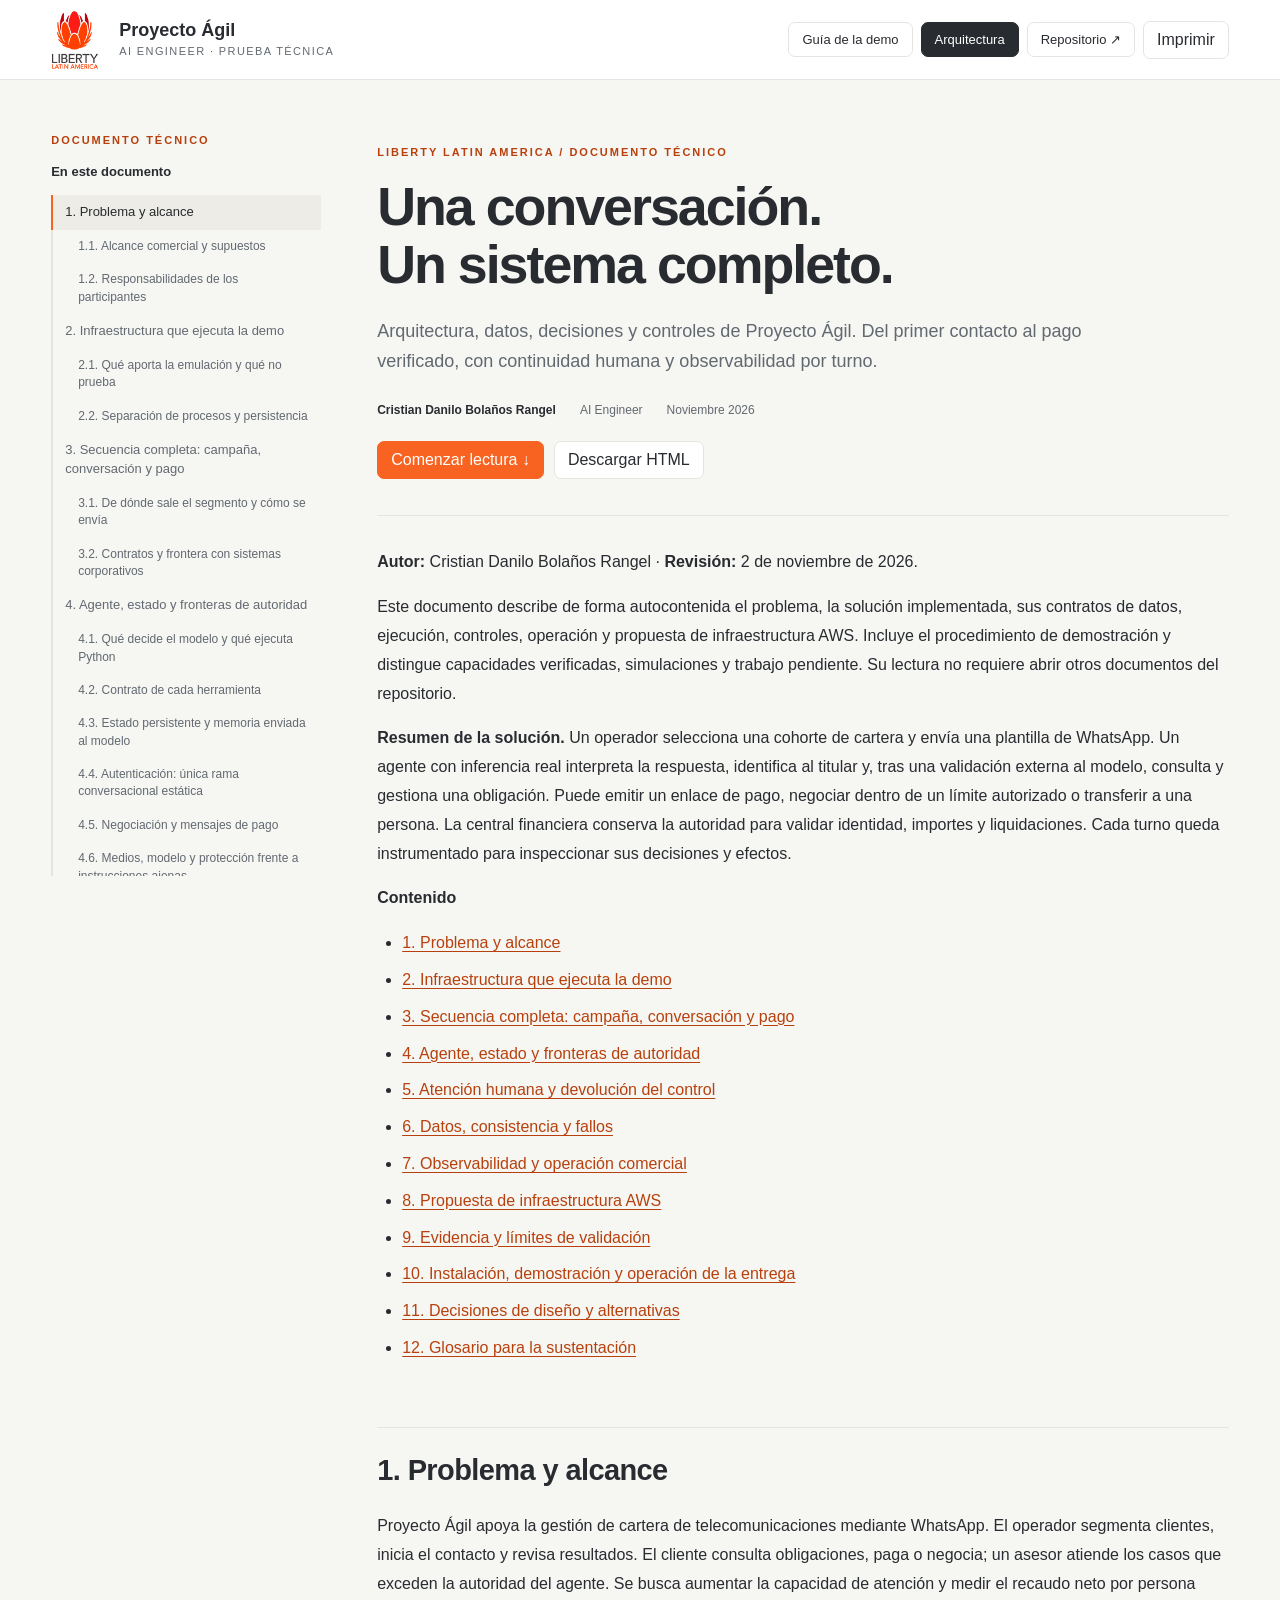
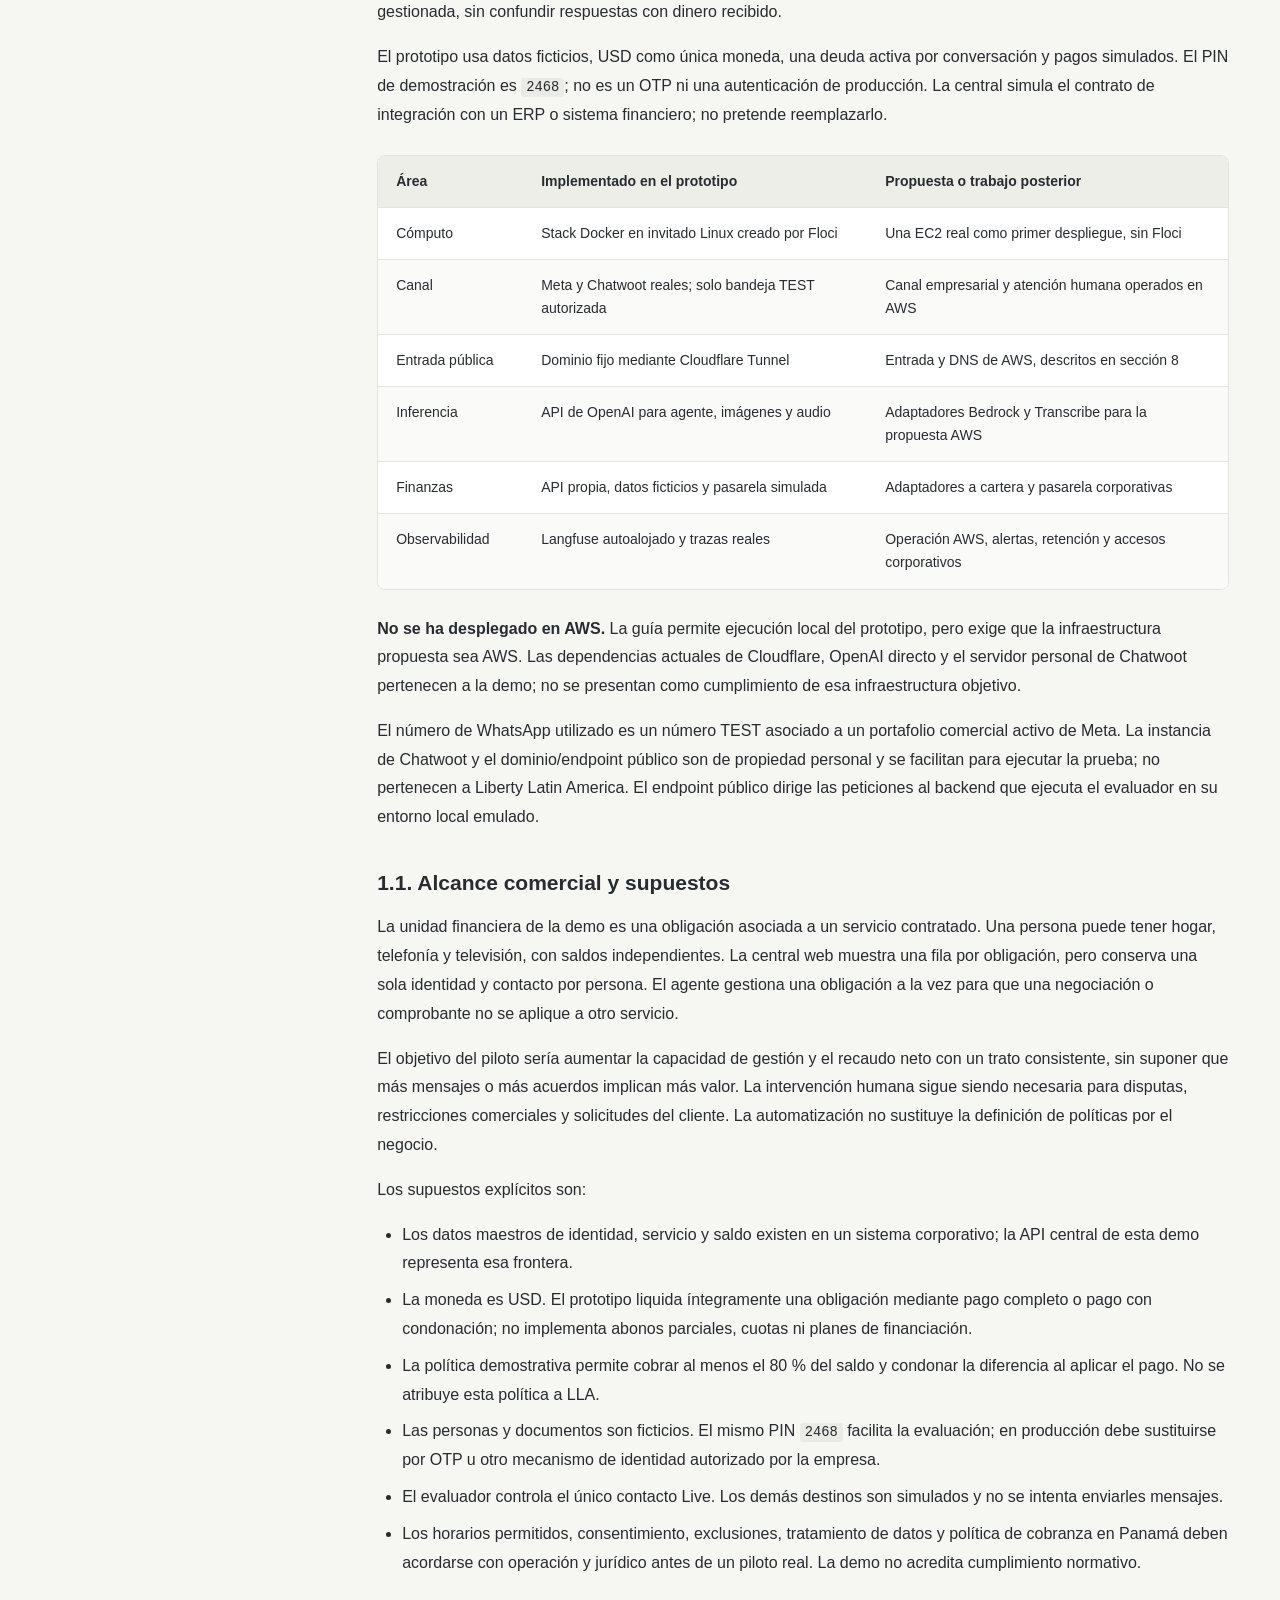
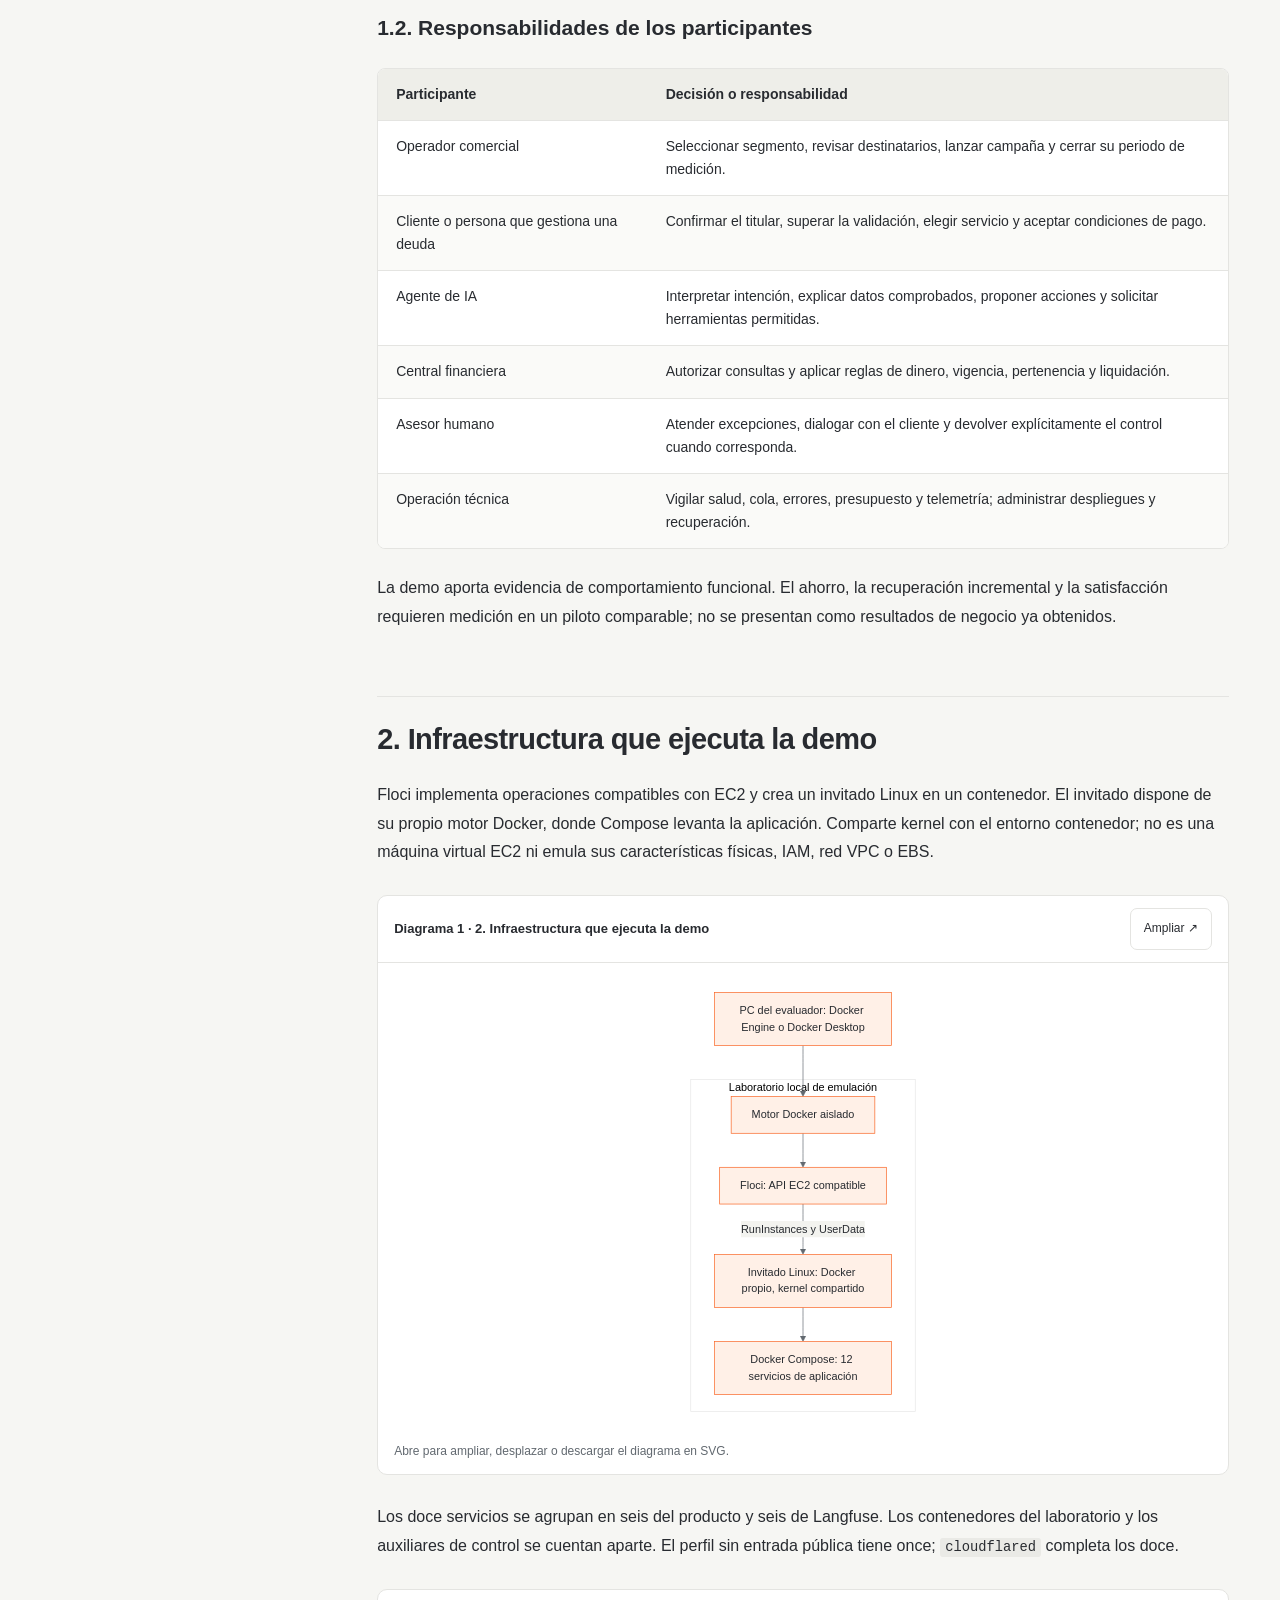
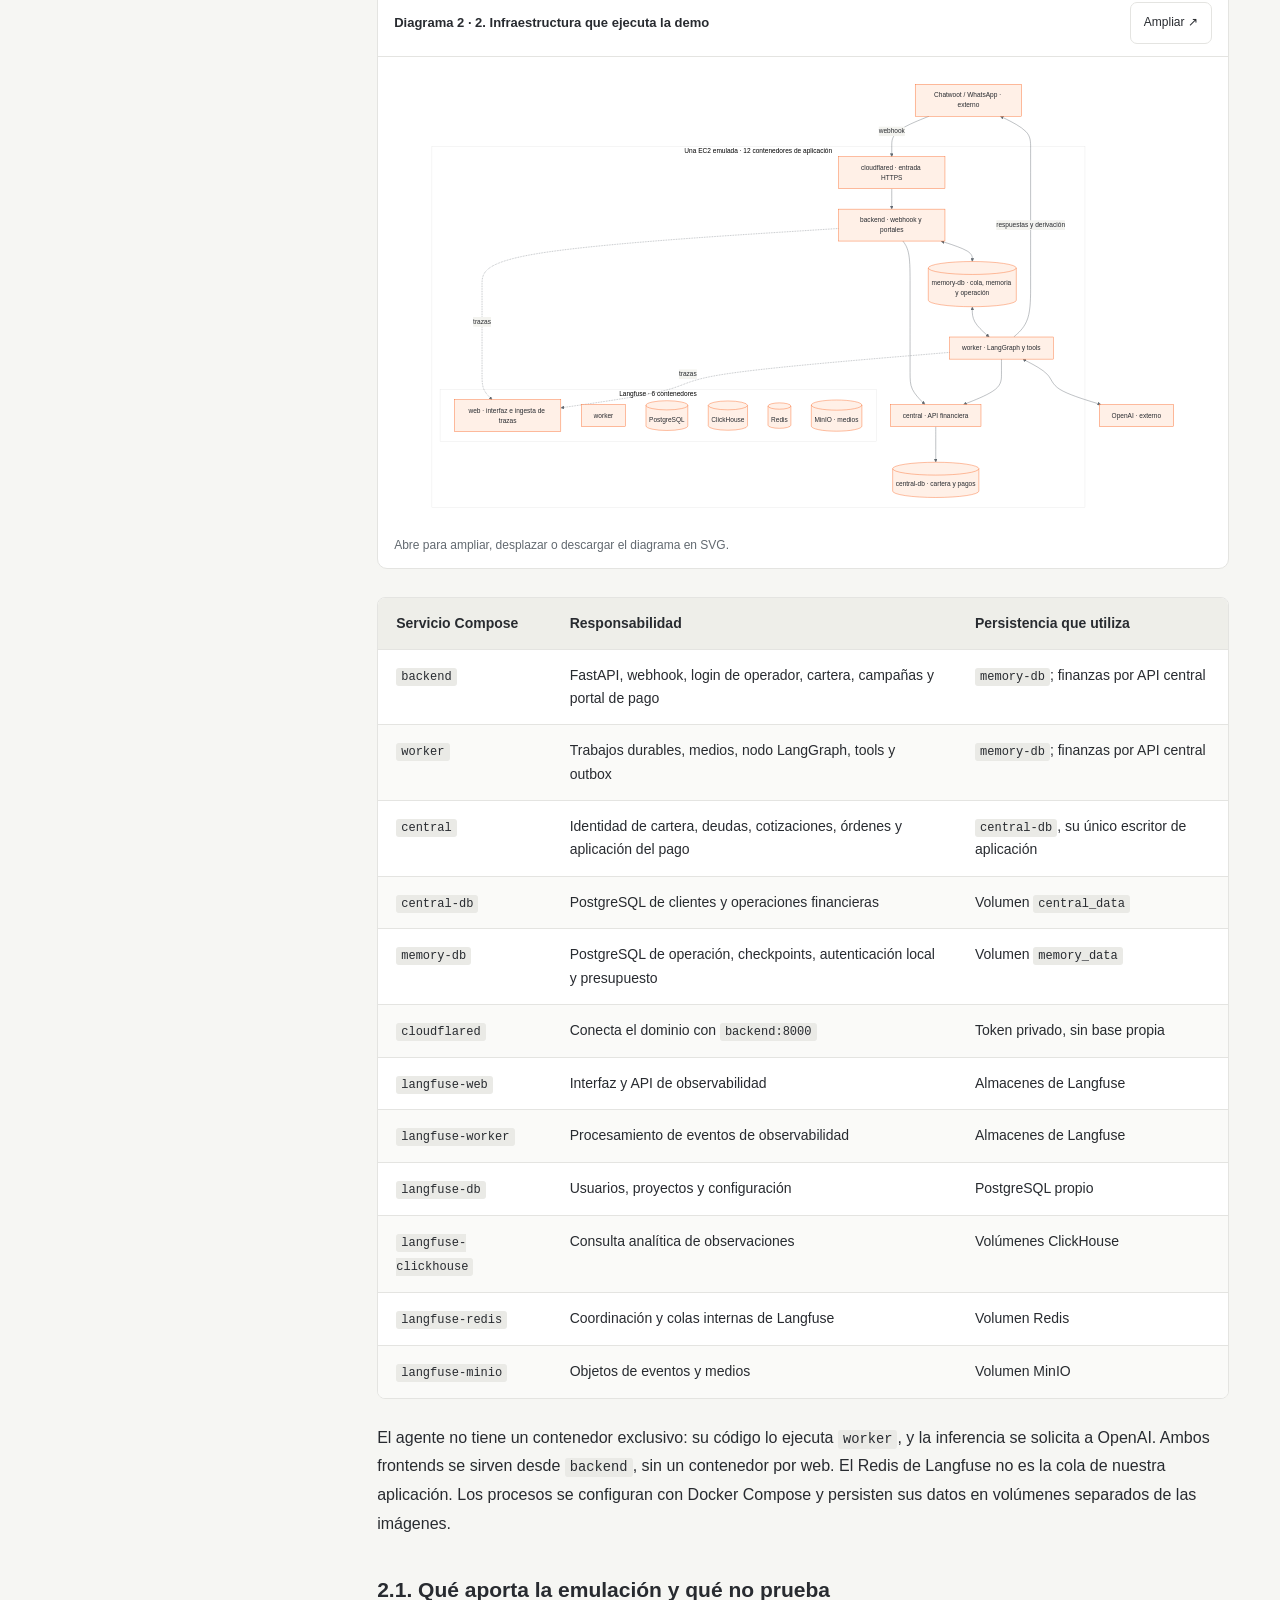
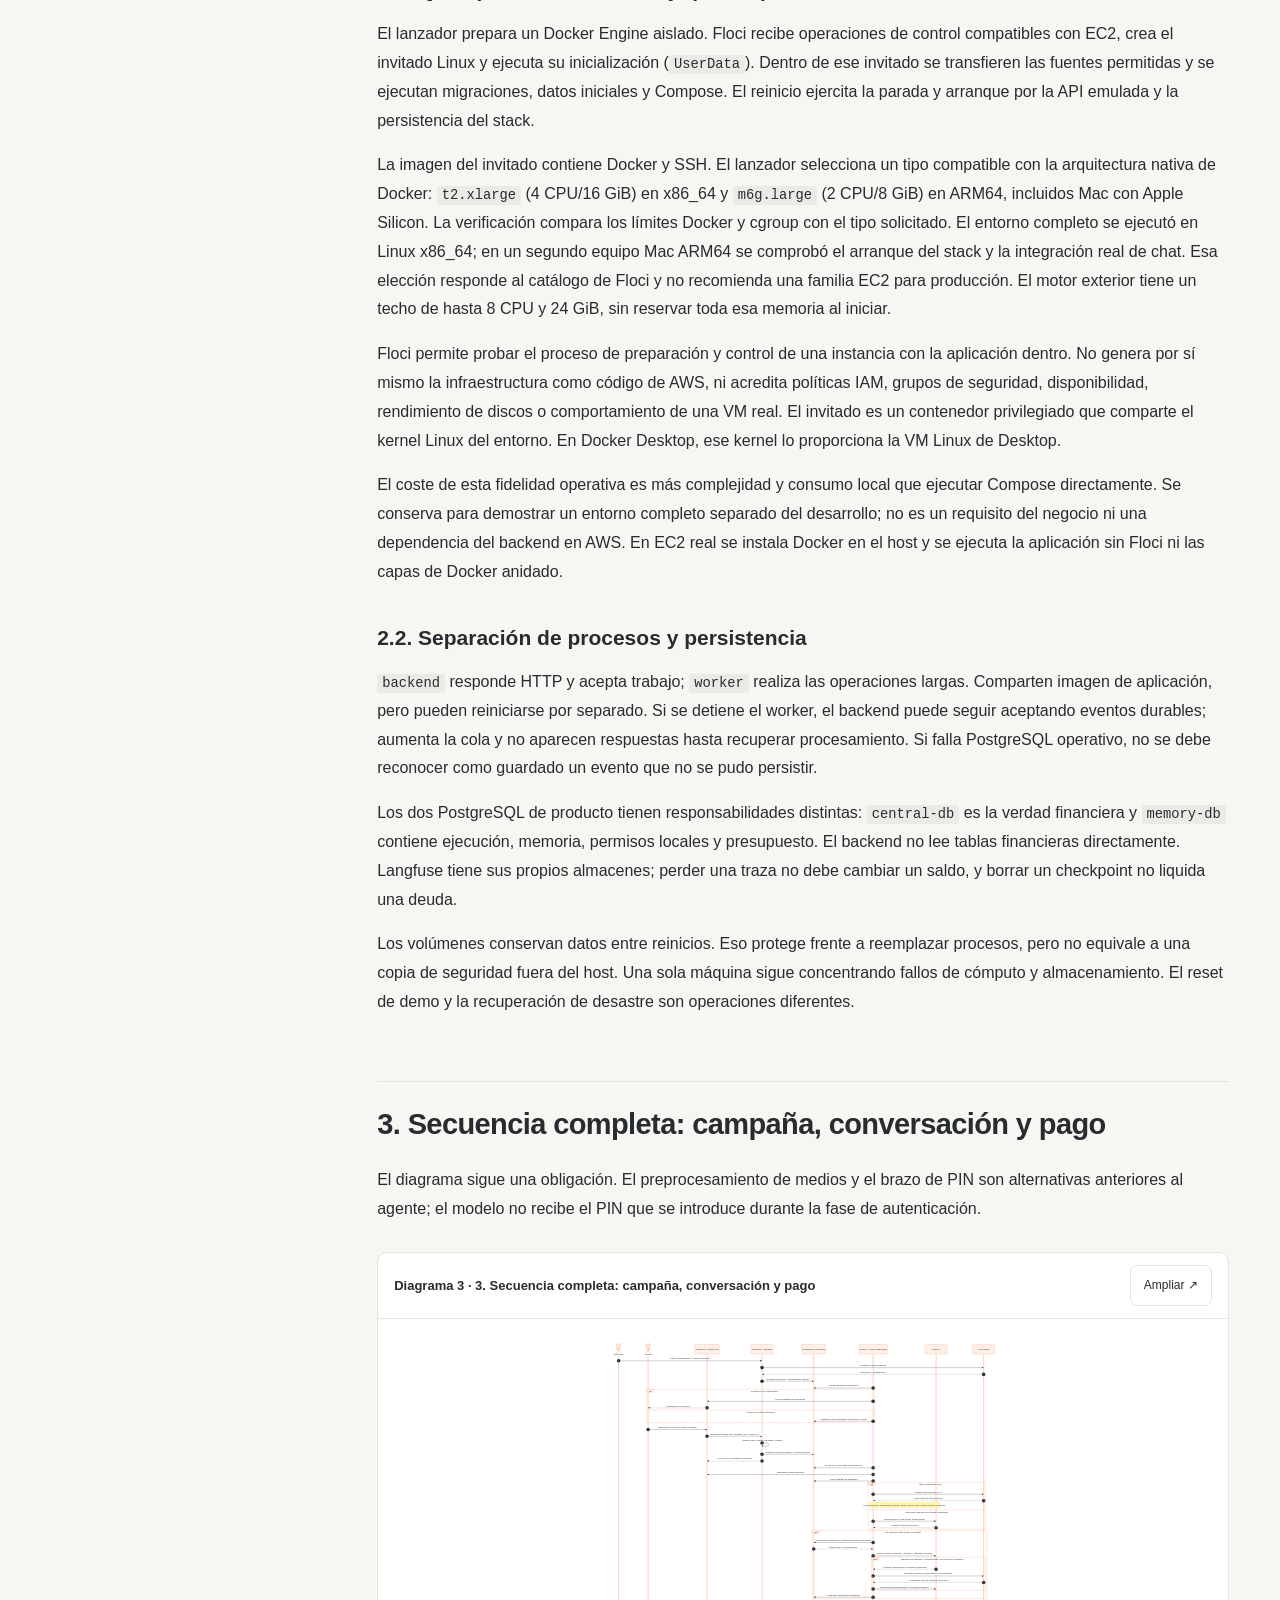
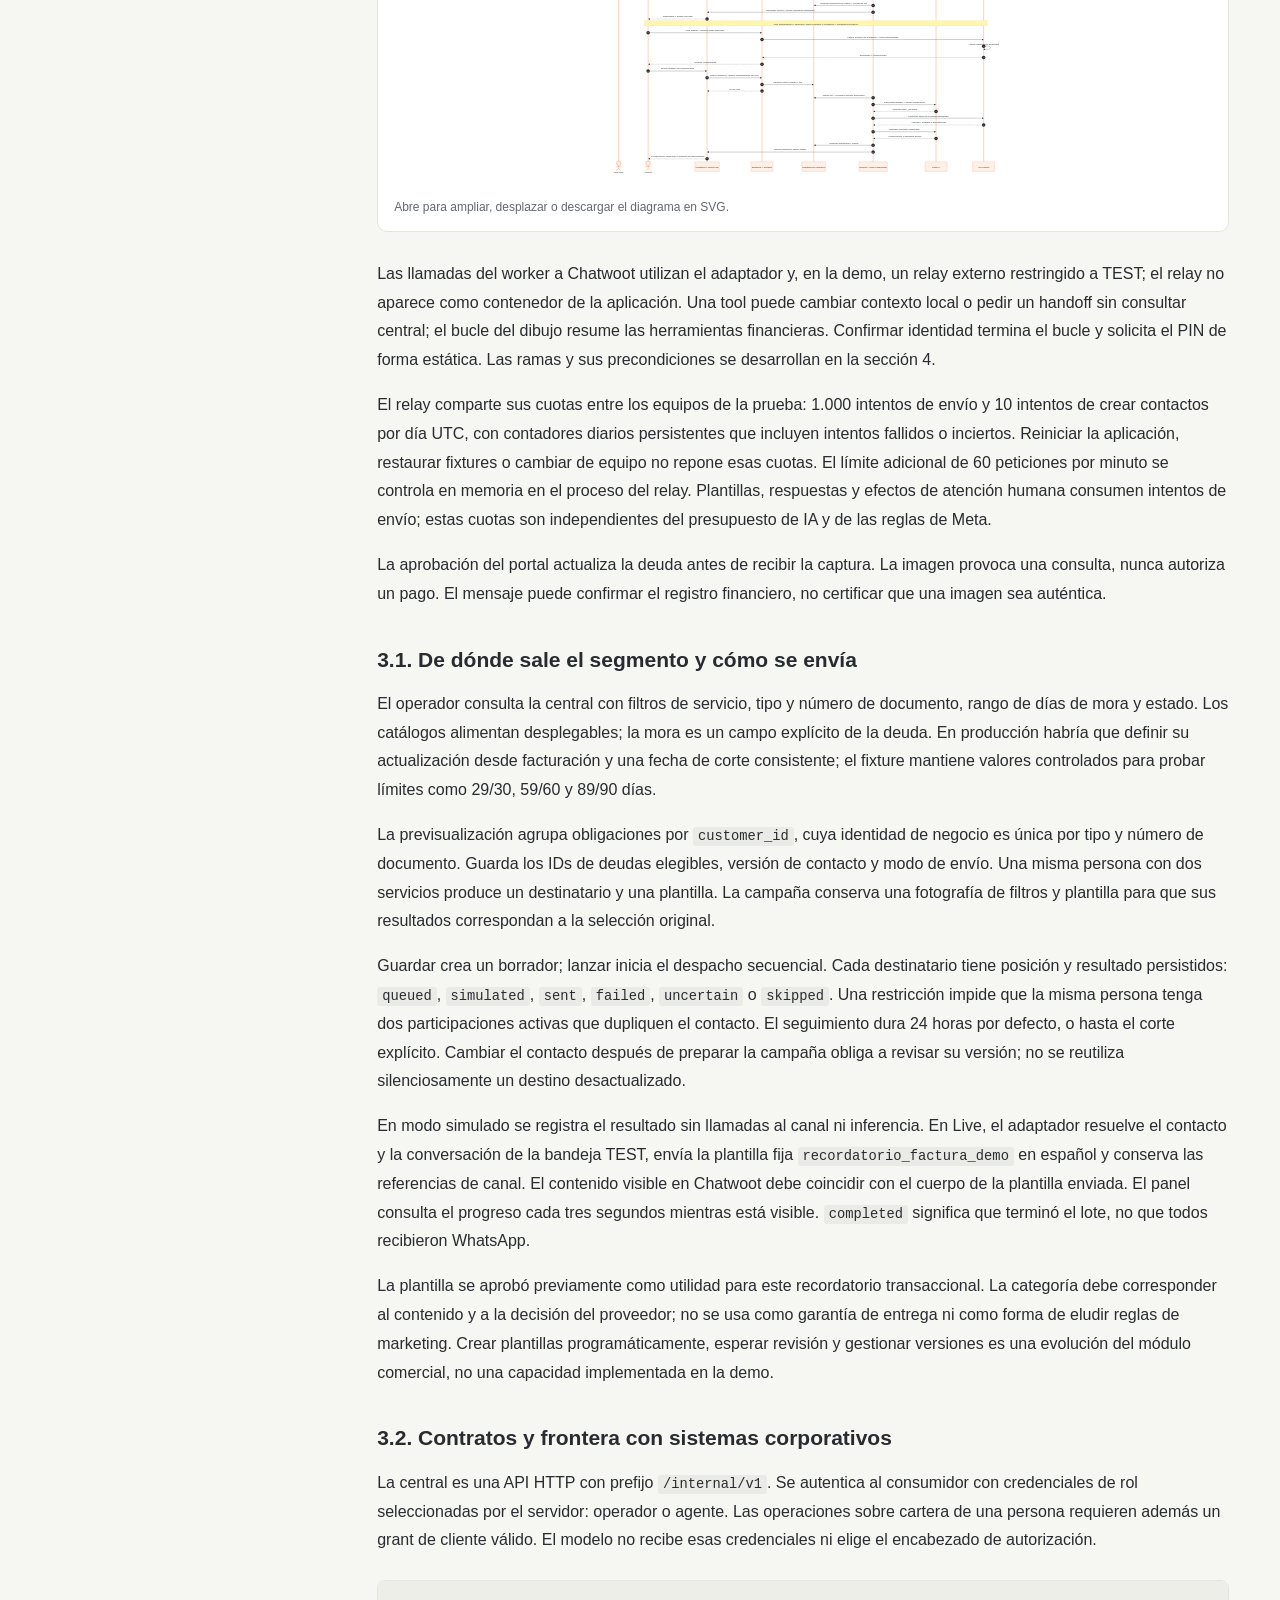
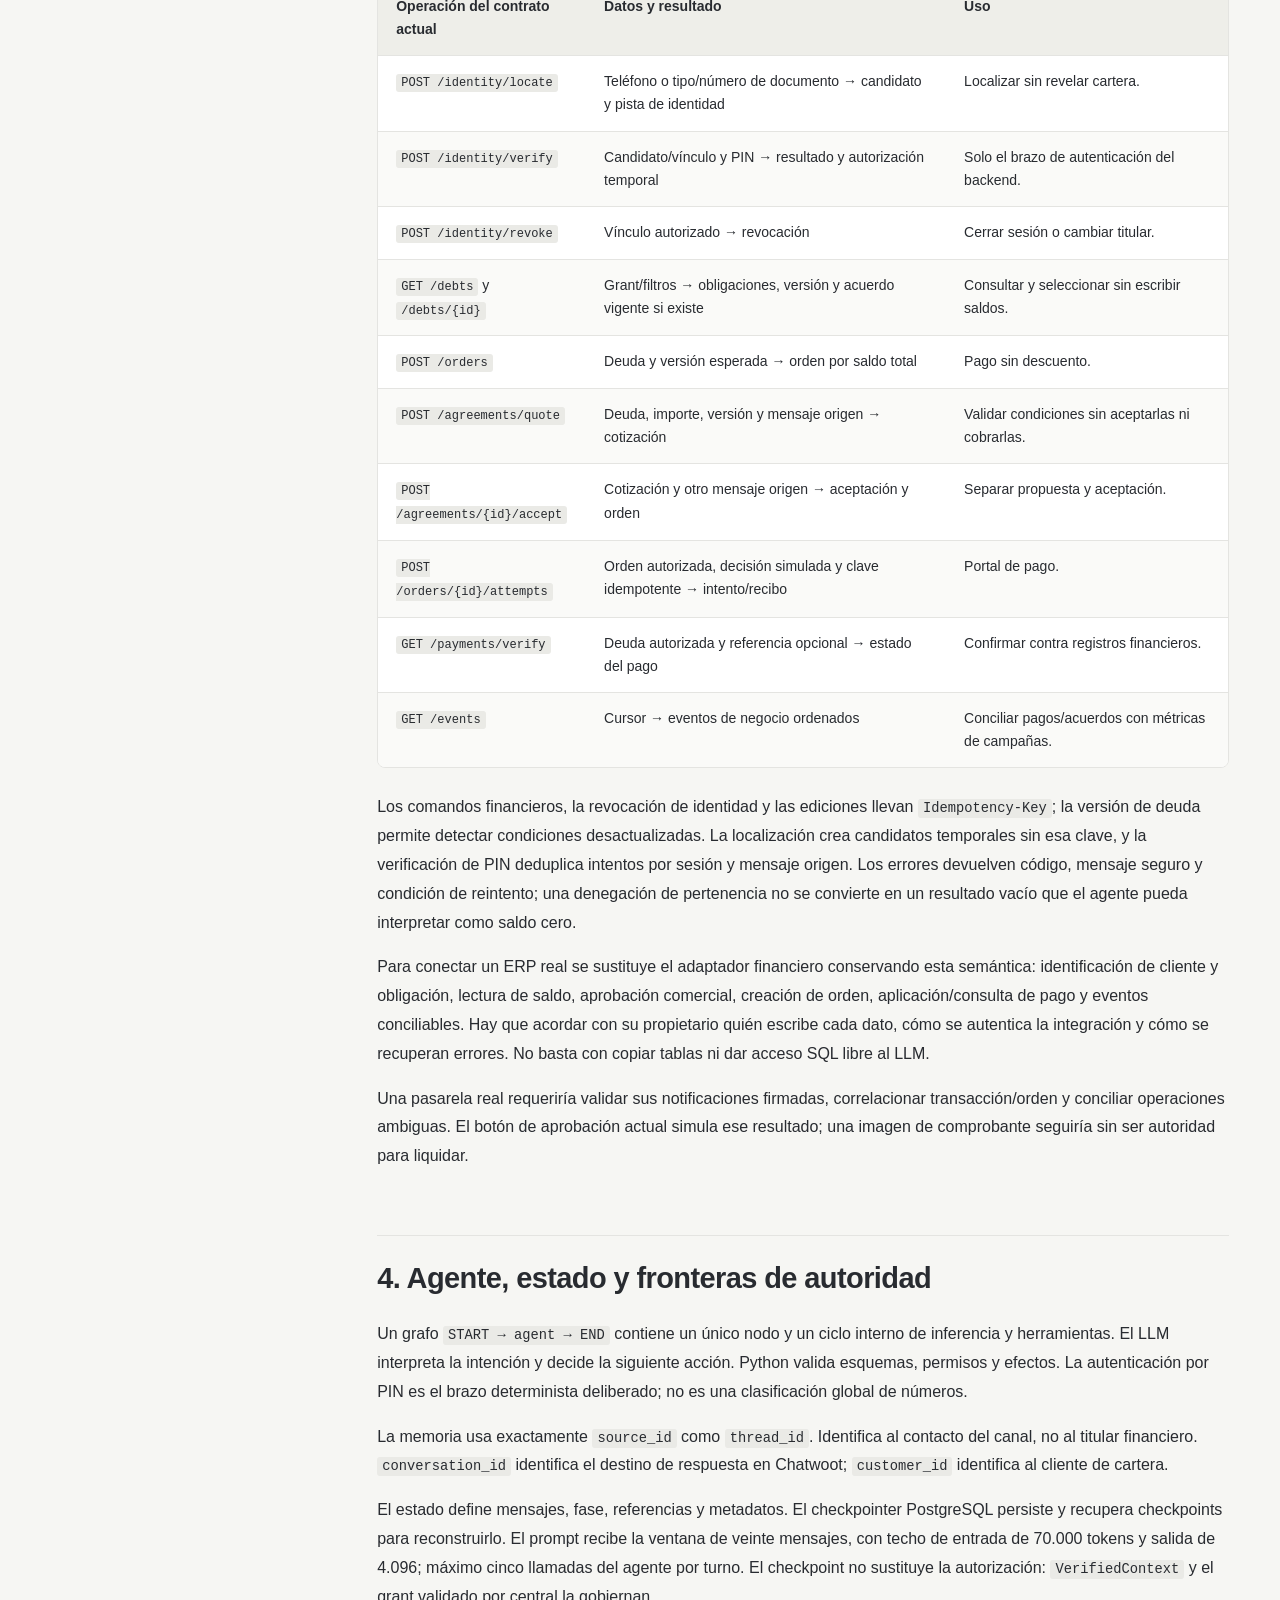
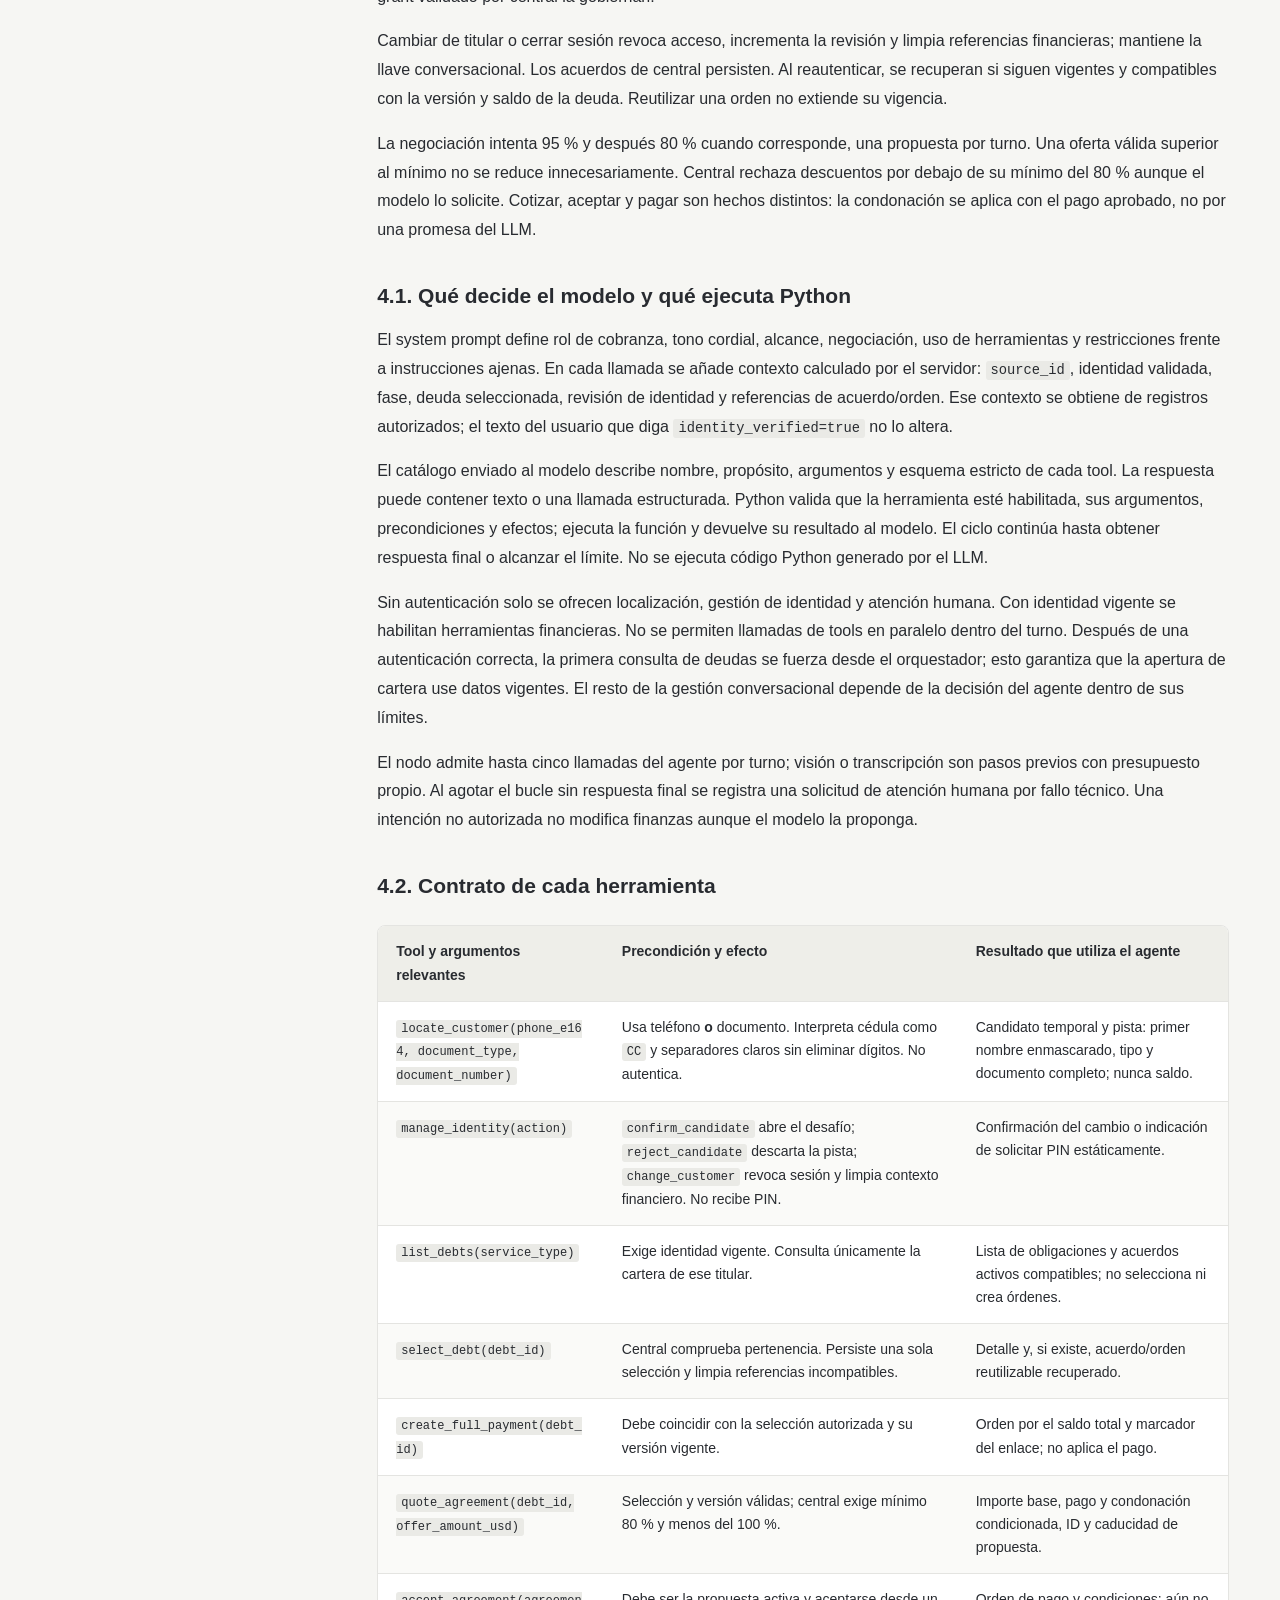
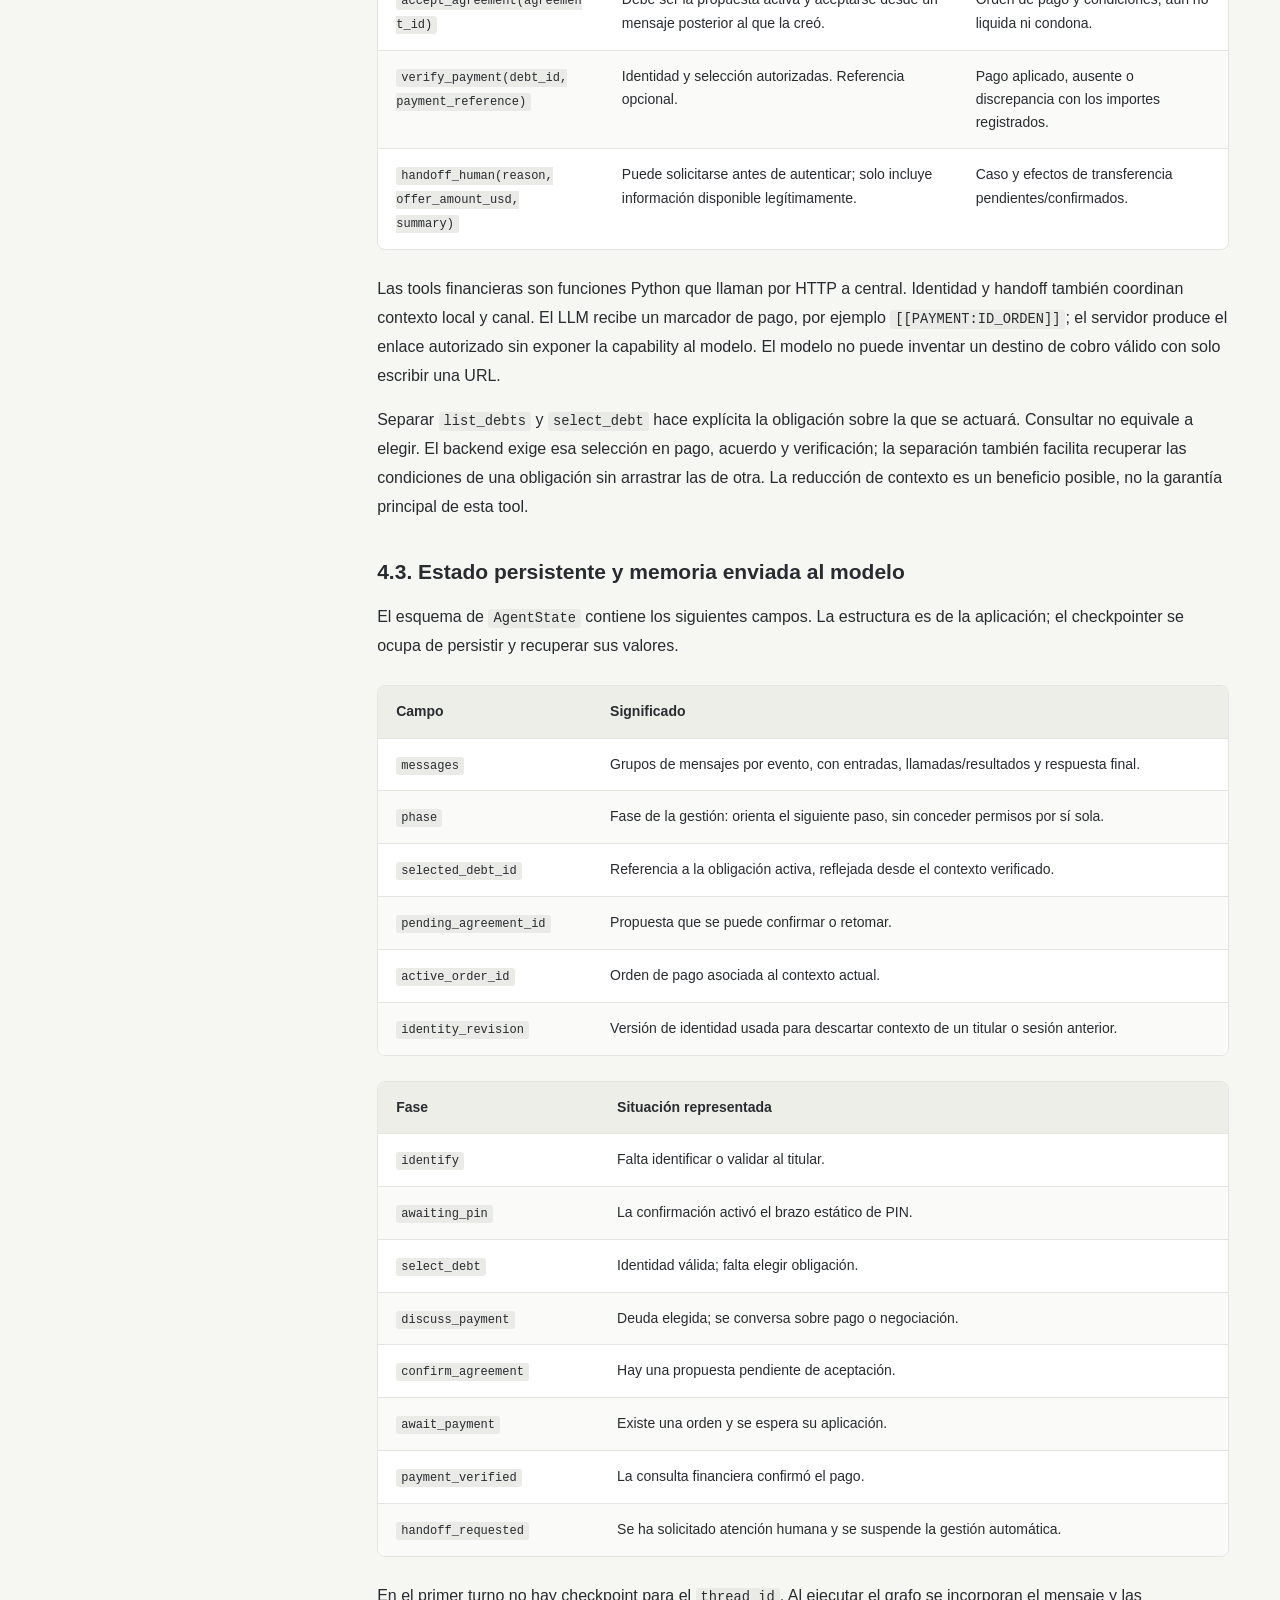
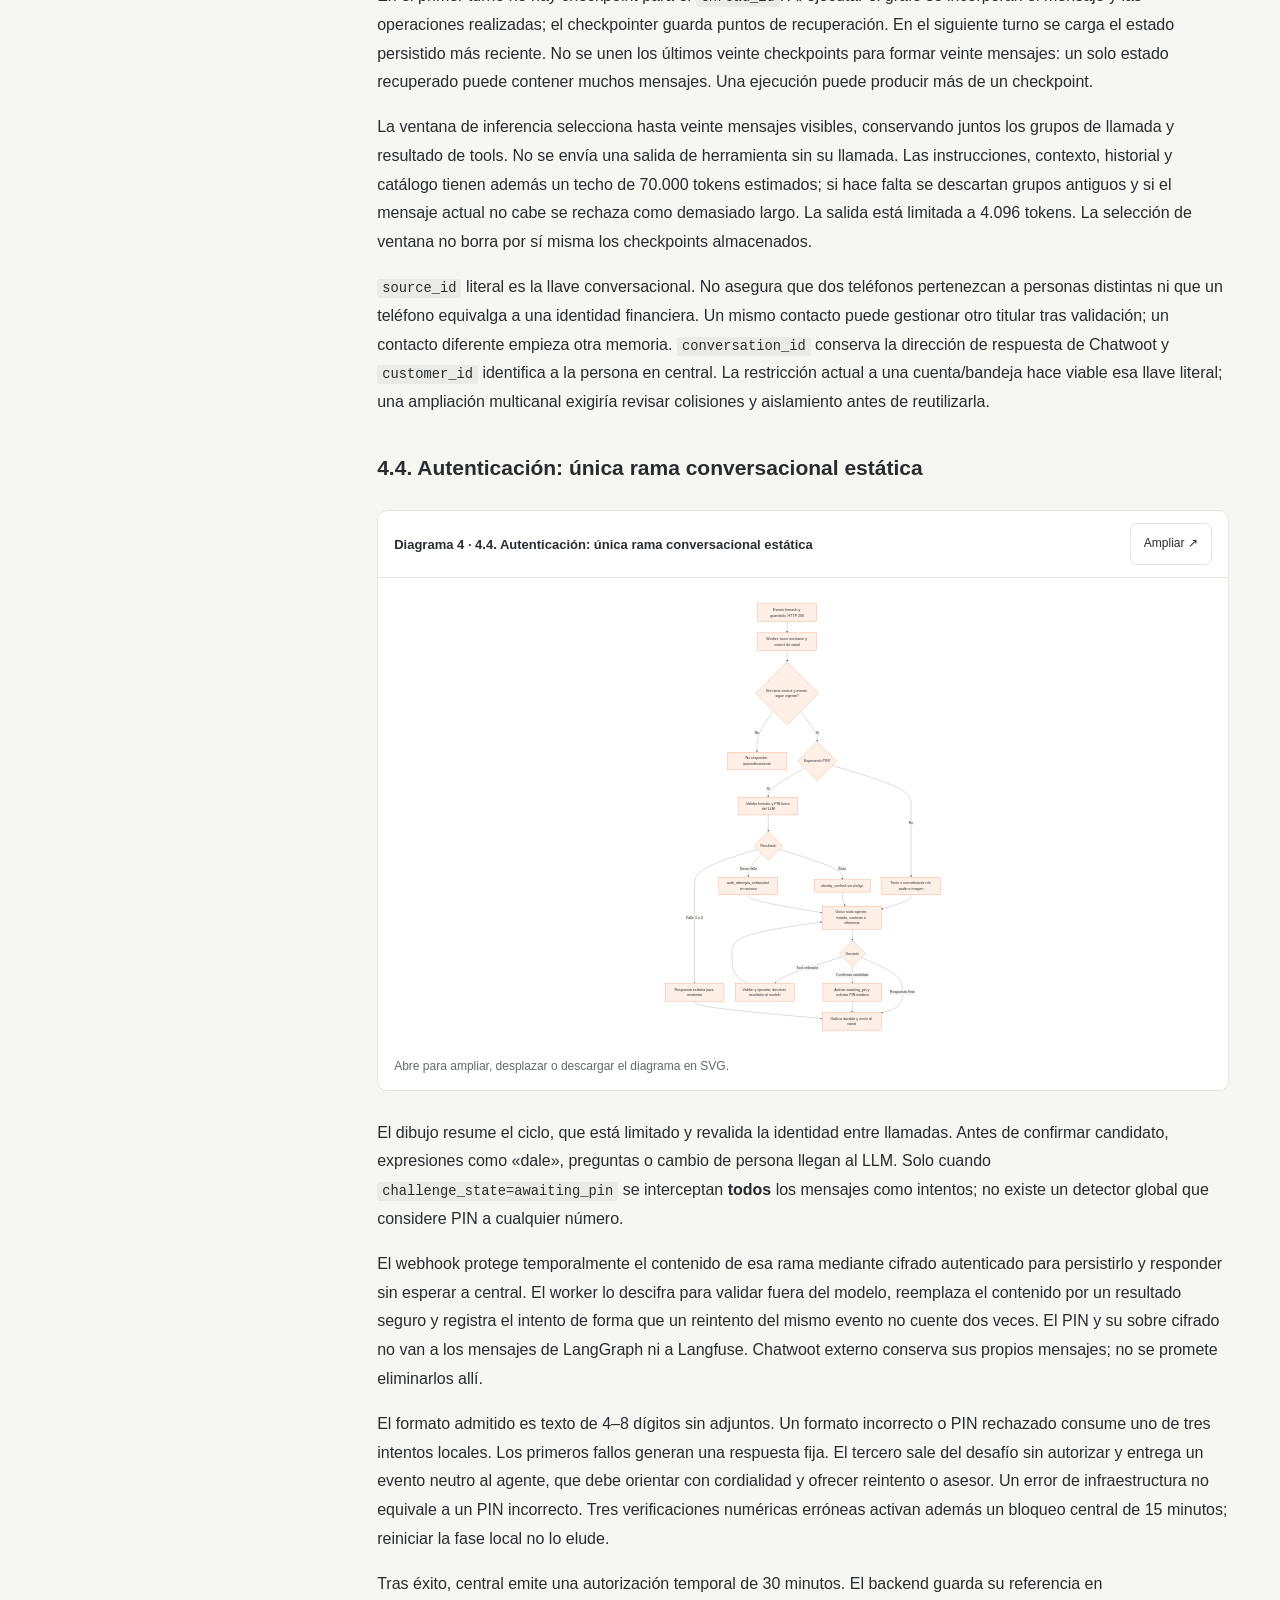
==== commit 92f73090: "docs: align portability evidence and consolidate architecture" ====
--- a/docs/site/arquitectura.html
+++ b/docs/site/arquitectura.html
@@ -215,7 +215,7 @@
 Los procesos se configuran con Docker Compose y persisten sus datos en volúmenes separados de las imágenes.</p>
 <h3 id="21-qué-aporta-la-emulación-y-qué-no-prueba">2.1. Qué aporta la emulación y qué no prueba</h3>
 <p>El lanzador prepara un Docker Engine aislado. Floci recibe operaciones de control compatibles con EC2, crea el invitado Linux y ejecuta su inicialización (<code>UserData</code>). Dentro de ese invitado se transfieren las fuentes permitidas y se ejecutan migraciones, datos iniciales y Compose. El reinicio ejercita la parada y arranque por la API emulada y la persistencia del stack.</p>
-<p>La imagen del invitado contiene Docker y SSH. El lanzador selecciona un tipo compatible con la arquitectura nativa de Docker: <code>t2.xlarge</code> (4 CPU/16 GiB) en x86_64 y <code>m6g.large</code> (2 CPU/8 GiB) en ARM64, incluidos Mac con Apple Silicon. La verificación compara los límites Docker y cgroup con el tipo solicitado. Los límites x86 se comprobaron en ejecución completa; el recorrido completo ARM64 continúa en validación. Esa elección responde al catálogo de Floci y no recomienda una familia EC2 para producción. El motor exterior tiene un techo de hasta 8 CPU y 24 GiB, sin reservar toda esa memoria al iniciar.</p>
+<p>La imagen del invitado contiene Docker y SSH. El lanzador selecciona un tipo compatible con la arquitectura nativa de Docker: <code>t2.xlarge</code> (4 CPU/16 GiB) en x86_64 y <code>m6g.large</code> (2 CPU/8 GiB) en ARM64, incluidos Mac con Apple Silicon. La verificación compara los límites Docker y cgroup con el tipo solicitado. El entorno completo se ejecutó en Linux x86_64; en un segundo equipo Mac ARM64 se comprobó el arranque del stack y la integración real de chat. Esa elección responde al catálogo de Floci y no recomienda una familia EC2 para producción. El motor exterior tiene un techo de hasta 8 CPU y 24 GiB, sin reservar toda esa memoria al iniciar.</p>
 <p>Floci permite probar el proceso de preparación y control de una instancia con la aplicación dentro. No genera por sí mismo la infraestructura como código de AWS, ni acredita políticas IAM, grupos de seguridad, disponibilidad, rendimiento de discos o comportamiento de una VM real. El invitado es un contenedor privilegiado que comparte el kernel Linux del entorno. En Docker Desktop, ese kernel lo proporciona la VM Linux de Desktop.</p>
 <p>El coste de esta fidelidad operativa es más complejidad y consumo local que ejecutar Compose directamente. Se conserva para demostrar un entorno completo separado del desarrollo; no es un requisito del negocio ni una dependencia del backend en AWS. En EC2 real se instala Docker en el host y se ejecuta la aplicación sin Floci ni las capas de Docker anidado.</p>
 <h3 id="22-separación-de-procesos-y-persistencia">2.2. Separación de procesos y persistencia</h3>
@@ -230,6 +230,13 @@
 externo restringido a TEST; el relay no aparece como contenedor de la aplicación.
 Una tool puede cambiar contexto local o pedir un handoff sin consultar central;
 el bucle del dibujo resume las herramientas financieras. Confirmar identidad termina el bucle y solicita el PIN de forma estática. Las ramas y sus precondiciones se desarrollan en la sección 4.</p>
+<p>El relay comparte sus cuotas entre los equipos de la prueba: 1.000 intentos de
+envío y 10 intentos de crear contactos por día UTC, con contadores diarios
+persistentes que incluyen intentos fallidos o inciertos. Reiniciar la aplicación,
+restaurar fixtures o cambiar de equipo no repone esas cuotas. El límite adicional
+de 60 peticiones por minuto se controla en memoria en el proceso del relay.
+Plantillas, respuestas y efectos de atención humana consumen intentos de envío;
+estas cuotas son independientes del presupuesto de IA y de las reglas de Meta.</p>
 <p>La aprobación del portal actualiza la deuda antes de recibir la captura. La
 imagen provoca una consulta, nunca autoriza un pago. El mensaje puede confirmar
 el registro financiero, no certificar que una imagen sea auténtica.</p>
@@ -302,7 +309,7 @@
 </tr>
 </tbody>
 </table></div>
-<p>Las escrituras llevan <code>Idempotency-Key</code> y las deudas usan versión esperada para detectar datos desactualizados. Los errores devuelven código, mensaje seguro y condición de reintento; una denegación de pertenencia no se convierte en un resultado vacío que el agente pueda interpretar como saldo cero.</p>
+<p>Los comandos financieros, la revocación de identidad y las ediciones llevan <code>Idempotency-Key</code>; la versión de deuda permite detectar condiciones desactualizadas. La localización crea candidatos temporales sin esa clave, y la verificación de PIN deduplica intentos por sesión y mensaje origen. Los errores devuelven código, mensaje seguro y condición de reintento; una denegación de pertenencia no se convierte en un resultado vacío que el agente pueda interpretar como saldo cero.</p>
 <p>Para conectar un ERP real se sustituye el adaptador financiero conservando esta semántica: identificación de cliente y obligación, lectura de saldo, aprobación comercial, creación de orden, aplicación/consulta de pago y eventos conciliables. Hay que acordar con su propietario quién escribe cada dato, cómo se autentica la integración y cómo se recuperan errores. No basta con copiar tablas ni dar acceso SQL libre al LLM.</p>
 <p>Una pasarela real requeriría validar sus notificaciones firmadas, correlacionar transacción/orden y conciliar operaciones ambiguas. El botón de aprobación actual simula ese resultado; una imagen de comprobante seguiría sin ser autoridad para liquidar.</p>
 <h2 id="4-agente-estado-y-fronteras-de-autoridad">4. Agente, estado y fronteras de autoridad</h2>
@@ -483,6 +490,7 @@
 <p>Si, después de las alternativas, la oferta permanece bajo el 80 %, se solicita asesor. Si el modelo llama prematuramente a cotización con un importe inferior, central no concede el descuento y la ejecución puede derivar al humano; por eso también se evalúa el orden conversacional, no solo la seguridad monetaria. Una solicitud expresa de asesor o disputa no debe esperar a agotar las ofertas.</p>
 <p>El enlace debe acompañarse de una instrucción para enviar una imagen del comprobante al finalizar. La consulta posterior verifica la aplicación financiera. Si OCR extrae una referencia incorrecta, se vuelve a consultar la misma deuda autorizada sin referencia antes de concluir que no existe pago. Nunca se cambia de titular o servicio para hacer coincidir una imagen.</p>
 <h3 id="46-medios-modelo-y-protección-frente-a-instrucciones-ajenas">4.6. Medios, modelo y protección frente a instrucciones ajenas</h3>
+<p>El prompt incluye un glosario demostrativo: hogar significa internet y televisión para la vivienda; telefonía, servicio celular; televisión, TV contratada por separado. Puede explicar estos conceptos sin revelar contratos personales ni inventar características de los planes.</p>
 <p>En el prototipo, el agente utiliza <code>gpt-5.6-luna</code> con esfuerzo de razonamiento <code>high</code>; visión usa también <code>gpt-5.6-luna</code>, con esfuerzo <code>none</code>, y audio usa <code>gpt-transcribe</code>. Son los identificadores de la integración probada, no una garantía de acceso desde cualquier cuenta. Se probó reducir la temperatura a cero y el proveedor rechazó ese parámetro con esta configuración; se mantiene el ajuste admitido y las reglas del prompt.</p>
 <p>El worker valida y descarga medios de orígenes admitidos con controles contra acceso a direcciones internas, redirecciones y archivos inválidos. El límite es 5 MiB por archivo y 60 segundos de audio. Se admiten imágenes PNG/JPEG/WebP y los formatos de audio validados por el normalizador, incluido WebM cuando puede comprobarse su duración. La extracción conserva el texto que acompaña al adjunto y genera contexto textual para el mismo nodo principal.</p>
 <p>Transcribir o describir una imagen no vuelve confiable su contenido. El prompt trata mensajes, medios, nombres y texto de tools como datos: no pueden sustituir instrucciones, revelar secretos o autorizar pagos. Restringe el alcance a cobranza y evita consultas innecesarias cuando el mensaje solo intenta cambiar el rol. El backend conserva permisos, catálogo acotado y reglas financieras aunque el modelo interprete mal una instrucción.</p>
@@ -661,7 +669,7 @@
 <p>Ejemplo: deuda USD 200, acuerdo para pagar USD 160. La aceptación conserva saldo USD 200. Al aprobar se registra recibido USD 160, condonado USD 40 y saldo USD 0. Reenviar el comprobante solo consulta. Un intento rechazado no altera saldo ni condonación.</p>
 <p>Toda edición de una deuda incrementa su versión e invalida condiciones previas. Una orden basada en saldo USD 200 no cobra silenciosamente un saldo nuevo de USD 180: se rechaza y debe emitirse una orden vigente con explicación al cliente. Las órdenes duran 30 minutos y los recibos de órdenes pagadas se consultan durante 24 horas. Retomar un acuerdo no extiende esos plazos.</p>
 <h3 id="65-control-de-gasto-de-inferencia">6.5. Control de gasto de inferencia</h3>
-<p>El presupuesto nominal de la demo es USD 5, con corte local conservador de hasta USD 4,50 y dos inferencias concurrentes. La configuración entregada puede reducir el límite según el presupuesto disponible. Este control aplica a llamadas que pasan por esta aplicación; no impone por sí solo un tope contractual sobre la API key del proveedor ni cubre su uso desde otro sistema.</p>
+<p>El presupuesto nominal y el límite local de la demo son USD 10, con dos inferencias concurrentes. La configuración entregada puede reducir el límite según el presupuesto disponible; los cambios conservan el consumo ya registrado. Este control aplica a llamadas que pasan por esta aplicación; no impone por sí solo un tope contractual sobre la API key del proveedor ni cubre su uso desde otro sistema.</p>
 <p>Antes de llamar al proveedor, <code>BudgetService</code> reserva una estimación conservadora en <code>inference_reservation</code>. Un bloqueo transaccional global serializa la comprobación:</p>
 <pre><code class="language-text">consumo comprometido = suma(coste liquidado o, si aún no existe, reserva)
 admitir llamada si consumo comprometido + nueva reserva &lt;= límite local
@@ -868,54 +876,12 @@
 aplicación. La entrada, gestión e inferencia se adaptarían a servicios AWS.
 Meta/WhatsApp sigue siendo el canal externo necesario; el proveedor real de pagos
 y el sistema corporativo de cartera se integran según sus contratos.</p>
-<figure class="diagram" id="diagrama-8"><div class="diagram-bar"><strong>Diagrama 8 · 8. Propuesta de infraestructura AWS</strong><button type="button" data-expand aria-label="Ampliar diagrama 8">Ampliar ↗</button></div><div class="diagram-preview" data-expand><svg id="d8-my-svg" width="100%" xmlns="http://www.w3.org/2000/svg" xmlns:xlink="http://www.w3.org/1999/xlink" class="flowchart" style="max-width: 2251.89px; background-color: white;" viewBox="0 0 2251.890625 804" role="graphics-document document" aria-roledescription="flowchart-v2"><style>#d8-my-svg{font-family:Arial;font-size:16px;fill:#282b30;}@keyframes edge-animation-frame{from{stroke-dashoffset:0;}}@keyframes dash{to{stroke-dashoffset:0;}}#d8-my-svg .edge-animation-slow{stroke-dasharray:9,5!important;stroke-dashoffset:900;animation:dash 50s linear infinite;stroke-linecap:round;}#d8-my-svg .edge-animation-fast{stroke-dasharray:9,5!important;stroke-dashoffset:900;animation:dash 20s linear infinite;stroke-linecap:round;}#d8-my-svg .error-icon{fill:#ffffff;}#d8-my-svg .error-text{fill:#000000;stroke:#000000;}#d8-my-svg .edge-thickness-normal{stroke-width:1px;}#d8-my-svg .edge-thickness-thick{stroke-width:3.5px;}#d8-my-svg .edge-pattern-solid{stroke-dasharray:0;}#d8-my-svg .edge-thickness-invisible{stroke-width:0;fill:none;}#d8-my-svg .edge-pattern-dashed{stroke-dasharray:3;}#d8-my-svg .edge-pattern-dotted{stroke-dasharray:2;}#d8-my-svg .marker{fill:#626970;stroke:#626970;}#d8-my-svg .marker.cross{stroke:#626970;}#d8-my-svg svg{font-family:Arial;font-size:16px;}#d8-my-svg p{margin:0;}#d8-my-svg .label{font-family:Arial;color:#282b30;}#d8-my-svg .cluster-label text{fill:#000000;}#d8-my-svg .cluster-label span{color:#000000;}#d8-my-svg .cluster-label span p{background-color:transparent;}#d8-my-svg .label text,#d8-my-svg span{fill:#282b30;color:#282b30;}#d8-my-svg .node rect,#d8-my-svg .node circle,#d8-my-svg .node ellipse,#d8-my-svg .node polygon,#d8-my-svg .node path{fill:#fff0e7;stroke:#f96321;stroke-width:1px;}#d8-my-svg .rough-node .label text,#d8-my-svg .node .label text,#d8-my-svg .image-shape .label,#d8-my-svg .icon-shape .label{text-anchor:middle;}#d8-my-svg .node .katex path{fill:#000;stroke:#000;stroke-width:1px;}#d8-my-svg .rough-node .label,#d8-my-svg .node .label,#d8-my-svg .image-shape .label,#d8-my-svg .icon-shape .label{text-align:center;}#d8-my-svg .node.clickable{cursor:pointer;}#d8-my-svg .root .anchor path{fill:#626970!important;stroke-width:0;stroke:#626970;}#d8-my-svg .arrowheadPath{fill:#0b0b0b;}#d8-my-svg .edgePath .path{stroke:#626970;stroke-width:1px;}#d8-my-svg .flowchart-link{stroke:#626970;fill:none;}#d8-my-svg .edgeLabel{background-color:#f3f3ef;text-align:center;}#d8-my-svg .edgeLabel p{background-color:#f3f3ef;}#d8-my-svg .edgeLabel rect{opacity:0.5;background-color:#f3f3ef;fill:#f3f3ef;}#d8-my-svg .labelBkg{background-color:rgba(243, 243, 239, 0.5);}#d8-my-svg .cluster rect{fill:#ffffff;stroke:hsl(0, 0%, 90%);stroke-width:1px;}#d8-my-svg .cluster text{fill:#000000;}#d8-my-svg .cluster span{color:#000000;}#d8-my-svg div.mermaidTooltip{position:absolute;text-align:center;max-width:200px;padding:2px;font-family:Arial;font-size:12px;background:#ffffff;border:1px solid hsl(0, 0%, 90%);border-radius:2px;pointer-events:none;z-index:100;}#d8-my-svg .flowchartTitleText{text-anchor:middle;font-size:18px;fill:#282b30;}#d8-my-svg rect.text{fill:none;stroke-width:0;}#d8-my-svg .icon-shape,#d8-my-svg .image-shape{background-color:#f3f3ef;text-align:center;}#d8-my-svg .icon-shape p,#d8-my-svg .image-shape p{background-color:#f3f3ef;padding:2px;}#d8-my-svg .icon-shape .label rect,#d8-my-svg .image-shape .label rect{opacity:0.5;background-color:#f3f3ef;fill:#f3f3ef;}#d8-my-svg .label-icon{display:inline-block;height:1em;overflow:visible;vertical-align:-0.125em;}#d8-my-svg .node .label-icon path{fill:currentColor;stroke:revert;stroke-width:revert;}#d8-my-svg .node .neo-node{stroke:#f96321;}#d8-my-svg [data-look="neo"].node rect,#d8-my-svg [data-look="neo"].cluster rect,#d8-my-svg [data-look="neo"].node polygon{stroke:url(#d8-my-svg-gradient);filter:drop-shadow( 1px 2px 2px rgba(185,185,185,1));}#d8-my-svg [data-look="neo"].swimlane.cluster rect{filter:none;}#d8-my-svg [data-look="neo"].node path{stroke:url(#d8-my-svg-gradient);stroke-width:1px;}#d8-my-svg [data-look="neo"].node .outer-path{filter:drop-shadow( 1px 2px 2px rgba(185,185,185,1));}#d8-my-svg [data-look="neo"].node .neo-line path{stroke:#f96321;filter:none;}#d8-my-svg [data-look="neo"].node circle{stroke:url(#d8-my-svg-gradient);filter:drop-shadow( 1px 2px 2px rgba(185,185,185,1));}#d8-my-svg [data-look="neo"].node circle .state-start{fill:#000000;}#d8-my-svg [data-look="neo"].icon-shape .icon{fill:url(#d8-my-svg-gradient);filter:drop-shadow( 1px 2px 2px rgba(185,185,185,1));}#d8-my-svg [data-look="neo"].icon-shape .icon-neo path{stroke:url(#d8-my-svg-gradient);filter:drop-shadow( 1px 2px 2px rgba(185,185,185,1));}#d8-my-svg :root{--mermaid-font-family:"trebuchet ms",verdana,arial,sans-serif;}</style><g><marker id="d8-my-svg_flowchart-v2-pointEnd" class="marker flowchart-v2" viewBox="0 0 10 10" refX="5" refY="5" markerUnits="userSpaceOnUse" markerWidth="8" markerHeight="8" orient="auto"><path d="M 0 0 L 10 5 L 0 10 z" class="arrowMarkerPath" style="stroke-width: 1; stroke-dasharray: 1, 0;"/></marker><marker id="d8-my-svg_flowchart-v2-pointStart" class="marker flowchart-v2" viewBox="0 0 10 10" refX="4.5" refY="5" markerUnits="userSpaceOnUse" markerWidth="8" markerHeight="8" orient="auto"><path d="M 0 5 L 10 10 L 10 0 z" class="arrowMarkerPath" style="stroke-width: 1; stroke-dasharray: 1, 0;"/></marker><marker id="d8-my-svg_flowchart-v2-pointEnd-margin" class="marker flowchart-v2" viewBox="0 0 11.5 14" refX="11.5" refY="7" markerUnits="userSpaceOnUse" markerWidth="10.5" markerHeight="14" orient="auto"><path d="M 0 0 L 11.5 7 L 0 14 z" class="arrowMarkerPath" style="stroke-width: 0; stroke-dasharray: 1, 0;"/></marker><marker id="d8-my-svg_flowchart-v2-pointStart-margin" class="marker flowchart-v2" viewBox="0 0 11.5 14" refX="1" refY="7" markerUnits="userSpaceOnUse" markerWidth="11.5" markerHeight="14" orient="auto"><polygon points="0,7 11.5,14 11.5,0" class="arrowMarkerPath" style="stroke-width: 0; stroke-dasharray: 1, 0;"/></marker><marker id="d8-my-svg_flowchart-v2-circleEnd" class="marker flowchart-v2" viewBox="0 0 10 10" refX="11" refY="5" markerUnits="userSpaceOnUse" markerWidth="11" markerHeight="11" orient="auto"><circle cx="5" cy="5" r="5" class="arrowMarkerPath" style="stroke-width: 1; stroke-dasharray: 1, 0;"/></marker><marker id="d8-my-svg_flowchart-v2-circleStart" class="marker flowchart-v2" viewBox="0 0 10 10" refX="-1" refY="5" markerUnits="userSpaceOnUse" markerWidth="11" markerHeight="11" orient="auto"><circle cx="5" cy="5" r="5" class="arrowMarkerPath" style="stroke-width: 1; stroke-dasharray: 1, 0;"/></marker><marker id="d8-my-svg_flowchart-v2-circleEnd-margin" class="marker flowchart-v2" viewBox="0 0 10 10" refY="5" refX="12.25" markerUnits="userSpaceOnUse" markerWidth="14" markerHeight="14" orient="auto"><circle cx="5" cy="5" r="5" class="arrowMarkerPath" style="stroke-width: 0; stroke-dasharray: 1, 0;"/></marker><marker id="d8-my-svg_flowchart-v2-circleStart-margin" class="marker flowchart-v2" viewBox="0 0 10 10" refX="-2" refY="5" markerUnits="userSpaceOnUse" markerWidth="14" markerHeight="14" orient="auto"><circle cx="5" cy="5" r="5" class="arrowMarkerPath" style="stroke-width: 0; stroke-dasharray: 1, 0;"/></marker><marker id="d8-my-svg_flowchart-v2-crossEnd" class="marker cross flowchart-v2" viewBox="0 0 11 11" refX="12" refY="5.2" markerUnits="userSpaceOnUse" markerWidth="11" markerHeight="11" orient="auto"><path d="M 1,1 l 9,9 M 10,1 l -9,9" class="arrowMarkerPath" style="stroke-width: 2; stroke-dasharray: 1, 0;"/></marker><marker id="d8-my-svg_flowchart-v2-crossStart" class="marker cross flowchart-v2" viewBox="0 0 11 11" refX="-1" refY="5.2" markerUnits="userSpaceOnUse" markerWidth="11" markerHeight="11" orient="auto"><path d="M 1,1 l 9,9 M 10,1 l -9,9" class="arrowMarkerPath" style="stroke-width: 2; stroke-dasharray: 1, 0;"/></marker><marker id="d8-my-svg_flowchart-v2-crossEnd-margin" class="marker cross flowchart-v2" viewBox="0 0 15 15" refX="17.7" refY="7.5" markerUnits="userSpaceOnUse" markerWidth="12" markerHeight="12" orient="auto"><path d="M 1,1 L 14,14 M 1,14 L 14,1" class="arrowMarkerPath" style="stroke-width: 2.5;"/></marker><marker id="d8-my-svg_flowchart-v2-crossStart-margin" class="marker cross flowchart-v2" viewBox="0 0 15 15" refX="-3.5" refY="7.5" markerUnits="userSpaceOnUse" markerWidth="12" markerHeight="12" orient="auto"><path d="M 1,1 L 14,14 M 1,14 L 14,1" class="arrowMarkerPath" style="stroke-width: 2.5; stroke-dasharray: 1, 0;"/></marker><g class="root"><g class="clusters"><g class="cluster" id="d8-my-svg-AWS" data-look="classic"><rect style="" x="8" y="8" width="1985.25" height="788"/><g class="cluster-label" transform="translate(889.3125, 8)"><foreignObject width="222.625" height="24"><div xmlns="http://www.w3.org/1999/xhtml" style="display: table-cell; white-space: nowrap; line-height: 1.5;"><span class="nodeLabel"><p>AWS: infraestructura propuesta</p></span></div></foreignObject></g></g><g class="cluster" id="d8-my-svg-VPC" data-look="classic"><rect style="" x="28" y="185" width="1039.75" height="482"/><g class="cluster-label" transform="translate(404.6796875, 185)"><foreignObject width="286.390625" height="24"><div xmlns="http://www.w3.org/1999/xhtml" style="display: table-cell; white-space: nowrap; line-height: 1.5;"><span class="nodeLabel"><p>VPC: entrada pública y cómputo privado</p></span></div></foreignObject></g></g><g class="cluster" id="d8-my-svg-HOST" data-look="classic"><rect style="" x="48" y="362" width="669.75" height="280"/><g class="cluster-label" transform="translate(259.25, 362)"><foreignObject width="247.25" height="24"><div xmlns="http://www.w3.org/1999/xhtml" style="display: table-cell; white-space: nowrap; line-height: 1.5;"><span class="nodeLabel"><p>Subred privada: una EC2, sin Floci</p></span></div></foreignObject></g></g></g><g class="edgePaths"><path d="M193,111L193,117.167C193,123.333,193,135.667,193,148C193,160.333,193,172.667,205.725,182.802C218.451,192.936,243.902,200.873,256.627,204.841L269.353,208.809" id="d8-my-svg-L_DNS_ALB_0" class="edge-thickness-normal edge-pattern-dotted edge-thickness-normal edge-pattern-solid flowchart-link" style=";" data-edge="true" data-et="edge" data-id="d8-L_DNS_ALB_0" data-points="W3sieCI6MTkzLCJ5IjoxMTF9LHsieCI6MTkzLCJ5IjoxNDh9LHsieCI6MTkzLCJ5IjoxODV9LHsieCI6MjczLjE3MTIwMzYxMzI4MTI1LCJ5IjoyMTB9XQ==" data-look="classic" marker-end="url(#d8-my-svg_flowchart-v2-pointEnd)"/><path d="M387.975,288L386.352,294.167C384.73,300.333,381.484,312.667,379.861,325C378.238,337.333,378.238,349.667,387.698,359.745C397.157,369.824,416.077,377.648,425.536,381.559L434.996,385.471" id="d8-my-svg-L_ALB_PRODUCT_0" class="edge-thickness-normal edge-pattern-solid edge-thickness-normal edge-pattern-solid flowchart-link" style=";" data-edge="true" data-et="edge" data-id="d8-L_ALB_PRODUCT_0" data-points="W3sieCI6Mzg3Ljk3NTEyMzM1NTI2MzIsInkiOjI4OH0seyJ4IjozNzguMjM4MjgxMjUsInkiOjMyNX0seyJ4IjozNzguMjM4MjgxMjUsInkiOjM2Mn0seyJ4Ijo0MzguNjkyMDc3NjM2NzE4NzUsInkiOjM4N31d" data-look="classic" marker-end="url(#d8-my-svg_flowchart-v2-pointEnd)"/><path d="M271.109,288L251.008,294.167C230.906,300.333,190.703,312.667,170.602,325C150.5,337.333,150.5,349.667,150.5,366.5C150.5,383.333,150.5,404.667,150.5,428C150.5,451.333,150.5,476.667,155.148,494.985C159.796,513.304,169.091,524.607,173.739,530.259L178.387,535.911" id="d8-my-svg-L_ALB_HUMAN_0" class="edge-thickness-normal edge-pattern-solid edge-thickness-normal edge-pattern-solid flowchart-link" style=";" data-edge="true" data-et="edge" data-id="d8-L_ALB_HUMAN_0" data-points="W3sieCI6MjcxLjEwOTQyNjM5ODAyNjMsInkiOjI4OH0seyJ4IjoxNTAuNSwieSI6MzI1fSx7IngiOjE1MC41LCJ5IjozNjJ9LHsieCI6MTUwLjUsInkiOjQyNn0seyJ4IjoxNTAuNSwieSI6NTAyfSx7IngiOjE4MC45Mjc2MzE1Nzg5NDczNywieSI6NTM5fV0=" data-look="classic" marker-end="url(#d8-my-svg_flowchart-v2-pointEnd)"/><path d="M439.528,466.593L425.94,472.494C412.352,478.396,385.176,490.198,360.413,501.956C335.65,513.714,313.3,525.429,302.126,531.286L290.951,537.143" id="d8-my-svg-L_PRODUCT_HUMAN_0" class="edge-thickness-normal edge-pattern-solid edge-thickness-normal edge-pattern-solid flowchart-link" style=";" data-edge="true" data-et="edge" data-id="d8-L_PRODUCT_HUMAN_0" data-points="W3sieCI6NDQzLjE5NzM2ODQyMTA1MjYsInkiOjQ2NX0seyJ4IjozNTgsInkiOjUwMn0seyJ4IjoyODcuNDA3ODk0NzM2ODQyMSwieSI6NTM5fV0=" data-look="classic" marker-start="url(#d8-my-svg_flowchart-v2-pointStart)" marker-end="url(#d8-my-svg_flowchart-v2-pointEnd)"/><path d="M527.347,468.966L526.622,474.472C525.898,479.977,524.449,490.989,523.724,501.994C523,513,523,524,523,529.5L523,535" id="d8-my-svg-L_PRODUCT_DATA_0" class="edge-thickness-normal edge-pattern-solid edge-thickness-normal edge-pattern-solid flowchart-link" style=";" data-edge="true" data-et="edge" data-id="d8-L_PRODUCT_DATA_0" data-points="W3sieCI6NTI3Ljg2ODQyMTA1MjYzMTYsInkiOjQ2NX0seyJ4Ijo1MjMsInkiOjUwMn0seyJ4Ijo1MjMsInkiOjUzOX1d" data-look="classic" marker-start="url(#d8-my-svg_flowchart-v2-pointStart)" marker-end="url(#d8-my-svg_flowchart-v2-pointEnd)"/><path d="M523,617L523,621.167C523,625.333,523,633.667,523,642C523,650.333,523,658.667,523,667C523,675.333,523,683.667,523,692C523,700.333,523,708.667,523,712.833L523,717" id="d8-my-svg-L_DATA_EBS_0" class="edge-thickness-normal edge-pattern-solid edge-thickness-normal edge-pattern-solid flowchart-link" style=";" data-edge="true" data-et="edge" data-id="d8-L_DATA_EBS_0" data-points="W3sieCI6NTIzLCJ5Ijo2MTd9LHsieCI6NTIzLCJ5Ijo2NDJ9LHsieCI6NTIzLCJ5Ijo2Njd9LHsieCI6NTIzLCJ5Ijo2OTJ9LHsieCI6NTIzLCJ5Ijo3MTd9XQ==" data-look="classic"/><path d="M548.395,465L550.829,471.167C553.263,477.333,558.132,489.667,649.862,505.966C741.592,522.266,920.184,542.531,1009.48,552.664L1098.776,562.797" id="d8-my-svg-L_PRODUCT_INFER_0" class="edge-thickness-normal edge-pattern-solid edge-thickness-normal edge-pattern-solid flowchart-link" style=";" data-edge="true" data-et="edge" data-id="d8-L_PRODUCT_INFER_0" data-points="W3sieCI6NTQ4LjM5NDczNjg0MjEwNTMsInkiOjQ2NX0seyJ4Ijo1NjMsInkiOjUwMn0seyJ4IjoxMTAyLjc1LCJ5Ijo1NjMuMjQ4MjI2OTUwMzU0Nn1d" data-look="classic" marker-end="url(#d8-my-svg_flowchart-v2-pointEnd)"/><path d="M558.658,465L562.715,471.167C566.772,477.333,574.886,489.667,716.57,506.873C858.254,524.078,1133.509,546.157,1271.136,557.196L1408.763,568.235" id="d8-my-svg-L_PRODUCT_AUDIO_0" class="edge-thickness-normal edge-pattern-solid edge-thickness-normal edge-pattern-solid flowchart-link" style=";" data-edge="true" data-et="edge" data-id="d8-L_PRODUCT_AUDIO_0" data-points="W3sieCI6NTU4LjY1Nzg5NDczNjg0MjEsInkiOjQ2NX0seyJ4Ijo1ODMsInkiOjUwMn0seyJ4IjoxNDEyLjc1LCJ5Ijo1NjguNTU1MTQ1MTE4NzMzNX1d" data-look="classic" marker-end="url(#d8-my-svg_flowchart-v2-pointEnd)"/><path d="M538.132,465L538.943,471.167C539.754,477.333,541.377,489.667,576.496,503.508C611.615,517.349,680.231,532.698,714.539,540.372L748.846,548.047" id="d8-my-svg-L_PRODUCT_NAT_0" class="edge-thickness-normal edge-pattern-solid edge-thickness-normal edge-pattern-solid flowchart-link" style=";" data-edge="true" data-et="edge" data-id="d8-L_PRODUCT_NAT_0" data-points="W3sieCI6NTM4LjEzMTU3ODk0NzM2ODQsInkiOjQ2NX0seyJ4Ijo1NDMsInkiOjUwMn0seyJ4Ijo3NTIuNzUsInkiOjU0OC45MTk3OTM5NjYxNTE2fV0=" data-look="classic" marker-end="url(#d8-my-svg_flowchart-v2-pointEnd)"/><path d="M1400.5,259.914L1271.292,270.762C1142.083,281.609,883.667,303.305,754.458,320.319C625.25,337.333,625.25,349.667,619.792,359.62C614.334,369.573,603.418,377.147,597.959,380.933L592.501,384.72" id="d8-my-svg-L_ADMIN_PRODUCT_0" class="edge-thickness-normal edge-pattern-dotted edge-thickness-normal edge-pattern-solid flowchart-link" style=";" data-edge="true" data-et="edge" data-id="d8-L_ADMIN_PRODUCT_0" data-points="W3sieCI6MTQwMC41LCJ5IjoyNTkuOTE0MTEyMTIzNzIyN30seyJ4Ijo2MjUuMjUsInkiOjMyNX0seyJ4Ijo2MjUuMjUsInkiOjM2Mn0seyJ4Ijo1ODkuMjE0ODQzNzUsInkiOjM4N31d" data-look="classic" marker-end="url(#d8-my-svg_flowchart-v2-pointEnd)"/><path d="M590.602,465L599.71,471.167C608.818,477.333,627.034,489.667,810.977,507.065C994.919,524.464,1344.589,546.928,1519.424,558.16L1694.258,569.392" id="d8-my-svg-L_PRODUCT_MON_0" class="edge-thickness-normal edge-pattern-dotted edge-thickness-normal edge-pattern-solid flowchart-link" style=";" data-edge="true" data-et="edge" data-id="d8-L_PRODUCT_MON_0" data-points="W3sieCI6NTkwLjYwMTk3MzY4NDIxMDUsInkiOjQ2NX0seyJ4Ijo2NDUuMjUsInkiOjUwMn0seyJ4IjoxNjk4LjI1LCJ5Ijo1NjkuNjQ4MzUxNjQ4MzUxNn1d" data-look="classic" marker-end="url(#d8-my-svg_flowchart-v2-pointEnd)"/><path d="M2028.25,79.059L1852.75,90.549C1677.25,102.039,1326.25,125.02,1150.75,142.677C975.25,160.333,975.25,172.667,901.411,187.023C827.571,201.38,679.893,217.76,606.053,225.95L532.214,234.14" id="d8-my-svg-L_USERS_ALB_0" class="edge-thickness-normal edge-pattern-solid edge-thickness-normal edge-pattern-solid flowchart-link" style=";" data-edge="true" data-et="edge" data-id="d8-L_USERS_ALB_0" data-points="W3sieCI6MjAyOC4yNSwieSI6NzkuMDU5MDk3NDg2Mjg3MzF9LHsieCI6OTc1LjI1LCJ5IjoxNDh9LHsieCI6OTc1LjI1LCJ5IjoxODV9LHsieCI6NTI4LjIzODI4MTI1LCJ5IjoyMzQuNTgwODgyMTA0MDUxN31d" data-look="classic" marker-end="url(#d8-my-svg_flowchart-v2-pointEnd)"/><path d="M2024.255,739.472L1861.504,731.56C1698.753,723.648,1373.252,707.824,1210.501,695.745C1047.75,683.667,1047.75,675.333,1047.75,667C1047.75,658.667,1047.75,650.333,1047.75,635.5C1047.75,620.667,1047.75,599.333,1047.75,576C1047.75,552.667,1047.75,527.333,1047.75,502C1047.75,476.667,1047.75,451.333,1047.75,428C1047.75,404.667,1047.75,383.333,1047.75,366.5C1047.75,349.667,1047.75,337.333,961.827,321.113C875.904,304.892,704.057,284.784,618.134,274.73L532.211,264.676" id="d8-my-svg-L_META_ALB_0" class="edge-thickness-normal edge-pattern-solid edge-thickness-normal edge-pattern-solid flowchart-link" style=";" data-edge="true" data-et="edge" data-id="d8-L_META_ALB_0" data-points="[base64]" data-look="classic" marker-start="url(#d8-my-svg_flowchart-v2-pointStart)" marker-end="url(#d8-my-svg_flowchart-v2-pointEnd)"/><path d="M882.75,617L882.75,621.167C882.75,625.333,882.75,633.667,882.75,642C882.75,650.333,882.75,658.667,882.75,667C882.75,675.333,882.75,683.667,1073.001,695.846C1263.251,708.026,1643.752,724.052,1834.003,732.064L2024.254,740.077" id="d8-my-svg-L_NAT_META_0" class="edge-thickness-normal edge-pattern-solid edge-thickness-normal edge-pattern-solid flowchart-link" style=";" data-edge="true" data-et="edge" data-id="d8-L_NAT_META_0" data-points="W3sieCI6ODgyLjc1LCJ5Ijo2MTd9LHsieCI6ODgyLjc1LCJ5Ijo2NDJ9LHsieCI6ODgyLjc1LCJ5Ijo2Njd9LHsieCI6ODgyLjc1LCJ5Ijo2OTJ9LHsieCI6MjAyOC4yNSwieSI6NzQwLjI0NTYxODAzMTU2Mjh9XQ==" data-look="classic" marker-end="url(#d8-my-svg_flowchart-v2-pointEnd)"/></g><g class="edgeLabels"><g class="edgeLabel" transform="translate(193, 148)"><g class="label" data-id="d8-L_DNS_ALB_0" transform="translate(-60.4765625, -12)"><foreignObject width="120.953125" height="24"><div xmlns="http://www.w3.org/1999/xhtml" class="labelBkg" style="display: table-cell; white-space: nowrap; line-height: 1.5; max-width: 200px; text-align: center;"><span class="edgeLabel"><p>resuelve dominio</p></span></div></foreignObject></g></g><g class="edgeLabel"><g class="label" data-id="d8-L_ALB_PRODUCT_0" transform="translate(0, 0)"><foreignObject width="0" height="0"><div xmlns="http://www.w3.org/1999/xhtml" class="labelBkg" style="display: table-cell; white-space: nowrap; line-height: 1.5; max-width: 200px; text-align: center;"><span class="edgeLabel"></span></div></foreignObject></g></g><g class="edgeLabel"><g class="label" data-id="d8-L_ALB_HUMAN_0" transform="translate(0, 0)"><foreignObject width="0" height="0"><div xmlns="http://www.w3.org/1999/xhtml" class="labelBkg" style="display: table-cell; white-space: nowrap; line-height: 1.5; max-width: 200px; text-align: center;"><span class="edgeLabel"></span></div></foreignObject></g></g><g class="edgeLabel"><g class="label" data-id="d8-L_PRODUCT_HUMAN_0" transform="translate(0, 0)"><foreignObject width="0" height="0"><div xmlns="http://www.w3.org/1999/xhtml" class="labelBkg" style="display: table-cell; white-space: nowrap; line-height: 1.5; max-width: 200px; text-align: center;"><span class="edgeLabel"></span></div></foreignObject></g></g><g class="edgeLabel"><g class="label" data-id="d8-L_PRODUCT_DATA_0" transform="translate(0, 0)"><foreignObject width="0" height="0"><div xmlns="http://www.w3.org/1999/xhtml" class="labelBkg" style="display: table-cell; white-space: nowrap; line-height: 1.5; max-width: 200px; text-align: center;"><span class="edgeLabel"></span></div></foreignObject></g></g><g class="edgeLabel"><g class="label" data-id="d8-L_DATA_EBS_0" transform="translate(0, 0)"><foreignObject width="0" height="0"><div xmlns="http://www.w3.org/1999/xhtml" class="labelBkg" style="display: table-cell; white-space: nowrap; line-height: 1.5; max-width: 200px; text-align: center;"><span class="edgeLabel"></span></div></foreignObject></g></g><g class="edgeLabel"><g class="label" data-id="d8-L_PRODUCT_INFER_0" transform="translate(0, 0)"><foreignObject width="0" height="0"><div xmlns="http://www.w3.org/1999/xhtml" class="labelBkg" style="display: table-cell; white-space: nowrap; line-height: 1.5; max-width: 200px; text-align: center;"><span class="edgeLabel"></span></div></foreignObject></g></g><g class="edgeLabel"><g class="label" data-id="d8-L_PRODUCT_AUDIO_0" transform="translate(0, 0)"><foreignObject width="0" height="0"><div xmlns="http://www.w3.org/1999/xhtml" class="labelBkg" style="display: table-cell; white-space: nowrap; line-height: 1.5; max-width: 200px; text-align: center;"><span class="edgeLabel"></span></div></foreignObject></g></g><g class="edgeLabel"><g class="label" data-id="d8-L_PRODUCT_NAT_0" transform="translate(0, 0)"><foreignObject width="0" height="0"><div xmlns="http://www.w3.org/1999/xhtml" class="labelBkg" style="display: table-cell; white-space: nowrap; line-height: 1.5; max-width: 200px; text-align: center;"><span class="edgeLabel"></span></div></foreignObject></g></g><g class="edgeLabel" transform="translate(625.25, 325)"><g class="label" data-id="d8-L_ADMIN_PRODUCT_0" transform="translate(-76.0390625, -12)"><foreignObject width="152.078125" height="24"><div xmlns="http://www.w3.org/1999/xhtml" class="labelBkg" style="display: table-cell; white-space: nowrap; line-height: 1.5; max-width: 200px; text-align: center;"><span class="edgeLabel"><p>permisos y operación</p></span></div></foreignObject></g></g><g class="edgeLabel" transform="translate(1138.82013, 533.70865)"><g class="label" data-id="d8-L_PRODUCT_MON_0" transform="translate(-42.25, -12)"><foreignObject width="84.5" height="24"><div xmlns="http://www.w3.org/1999/xhtml" class="labelBkg" style="display: table-cell; white-space: nowrap; line-height: 1.5; max-width: 200px; text-align: center;"><span class="edgeLabel"><p>salud y logs</p></span></div></foreignObject></g></g><g class="edgeLabel"><g class="label" data-id="d8-L_USERS_ALB_0" transform="translate(0, 0)"><foreignObject width="0" height="0"><div xmlns="http://www.w3.org/1999/xhtml" class="labelBkg" style="display: table-cell; white-space: nowrap; line-height: 1.5; max-width: 200px; text-align: center;"><span class="edgeLabel"></span></div></foreignObject></g></g><g class="edgeLabel"><g class="label" data-id="d8-L_META_ALB_0" transform="translate(0, 0)"><foreignObject width="0" height="0"><div xmlns="http://www.w3.org/1999/xhtml" class="labelBkg" style="display: table-cell; white-space: nowrap; line-height: 1.5; max-width: 200px; text-align: center;"><span class="edgeLabel"></span></div></foreignObject></g></g><g class="edgeLabel"><g class="label" data-id="d8-L_NAT_META_0" transform="translate(0, 0)"><foreignObject width="0" height="0"><div xmlns="http://www.w3.org/1999/xhtml" class="labelBkg" style="display: table-cell; white-space: nowrap; line-height: 1.5; max-width: 200px; text-align: center;"><span class="edgeLabel"></span></div></foreignObject></g></g></g><g class="nodes"><g class="node default" id="d8-my-svg-flowchart-USERS-0" data-look="classic" transform="translate(2136.0703125, 72)"><rect class="basic label-container" style="" x="-107.8203125" y="-27" width="215.640625" height="54"/><g class="label" style="" transform="translate(-77.8203125, -12)"><rect/><foreignObject width="155.640625" height="24"><div xmlns="http://www.w3.org/1999/xhtml" style="display: table-cell; white-space: nowrap; line-height: 1.5; max-width: 200px; text-align: center;"><span class="nodeLabel"><p>Clientes y operadores</p></span></div></foreignObject></g></g><g class="node default" id="d8-my-svg-flowchart-META-1" data-look="classic" transform="translate(2117.390625, 744)"><rect class="basic label-container" style="" x="-89.140625" y="-27" width="178.28125" height="54"/><g class="label" style="" transform="translate(-59.140625, -12)"><rect/><foreignObject width="118.28125" height="24"><div xmlns="http://www.w3.org/1999/xhtml" style="display: table-cell; white-space: nowrap; line-height: 1.5; max-width: 200px; text-align: center;"><span class="nodeLabel"><p>Meta: WhatsApp</p></span></div></foreignObject></g></g><g class="node default" id="d8-my-svg-flowchart-DNS-2" data-look="classic" transform="translate(193, 72)"><rect class="basic label-container" style="" x="-130" y="-39" width="260" height="78"/><g class="label" style="" transform="translate(-100, -24)"><rect/><foreignObject width="200" height="48"><div xmlns="http://www.w3.org/1999/xhtml" style="display: table; white-space: break-spaces; line-height: 1.5; max-width: 200px; text-align: center; width: 200px;"><span class="nodeLabel"><p>Route 53: dominio corporativo</p></span></div></foreignObject></g></g><g class="node default" id="d8-my-svg-flowchart-ALB-3" data-look="classic" transform="translate(398.23828125, 249)"><rect class="basic label-container" style="" x="-130" y="-39" width="260" height="78"/><g class="label" style="" transform="translate(-100, -24)"><rect/><foreignObject width="200" height="48"><div xmlns="http://www.w3.org/1999/xhtml" style="display: table; white-space: break-spaces; line-height: 1.5; max-width: 200px; text-align: center; width: 200px;"><span class="nodeLabel"><p>ALB público: dos zonas, HTTPS con ACM</p></span></div></foreignObject></g></g><g class="node default" id="d8-my-svg-flowchart-PRODUCT-4" data-look="classic" transform="translate(533, 426)"><rect class="basic label-container" style="" x="-130" y="-39" width="260" height="78"/><g class="label" style="" transform="translate(-100, -24)"><rect/><foreignObject width="200" height="48"><div xmlns="http://www.w3.org/1999/xhtml" style="display: table; white-space: break-spaces; line-height: 1.5; max-width: 200px; text-align: center; width: 200px;"><span class="nodeLabel"><p>Backend, worker y adaptador financiero</p></span></div></foreignObject></g></g><g class="node default" id="d8-my-svg-flowchart-HUMAN-5" data-look="classic" transform="translate(213, 578)"><rect class="basic label-container" style="" x="-130" y="-39" width="260" height="78"/><g class="label" style="" transform="translate(-100, -24)"><rect/><foreignObject width="200" height="48"><div xmlns="http://www.w3.org/1999/xhtml" style="display: table; white-space: break-spaces; line-height: 1.5; max-width: 200px; text-align: center; width: 200px;"><span class="nodeLabel"><p>Chatwoot corporativo o adaptador de atención</p></span></div></foreignObject></g></g><g class="node default" id="d8-my-svg-flowchart-DATA-6" data-look="classic" transform="translate(523, 578)"><rect class="basic label-container" style="" x="-130" y="-39" width="260" height="78"/><g class="label" style="" transform="translate(-100, -24)"><rect/><foreignObject width="200" height="48"><div xmlns="http://www.w3.org/1999/xhtml" style="display: table; white-space: break-spaces; line-height: 1.5; max-width: 200px; text-align: center; width: 200px;"><span class="nodeLabel"><p>PostgreSQL y Langfuse autoalojados</p></span></div></foreignObject></g></g><g class="node default" id="d8-my-svg-flowchart-NAT-7" data-look="classic" transform="translate(882.75, 578)"><rect class="basic label-container" style="" x="-130" y="-39" width="260" height="78"/><g class="label" style="" transform="translate(-100, -24)"><rect/><foreignObject width="200" height="48"><div xmlns="http://www.w3.org/1999/xhtml" style="display: table; white-space: break-spaces; line-height: 1.5; max-width: 200px; text-align: center; width: 200px;"><span class="nodeLabel"><p>Salida controlada mediante NAT</p></span></div></foreignObject></g></g><g class="node default" id="d8-my-svg-flowchart-EBS-8" data-look="classic" transform="translate(523, 744)"><rect class="basic label-container" style="" x="-117.15625" y="-27" width="234.3125" height="54"/><g class="label" style="" transform="translate(-87.15625, -12)"><rect/><foreignObject width="174.3125" height="24"><div xmlns="http://www.w3.org/1999/xhtml" style="display: table-cell; white-space: nowrap; line-height: 1.5; max-width: 200px; text-align: center;"><span class="nodeLabel"><p>EBS cifrado y snapshots</p></span></div></foreignObject></g></g><g class="node default" id="d8-my-svg-flowchart-INFER-9" data-look="classic" transform="translate(1232.75, 578)"><rect class="basic label-container" style="" x="-130" y="-39" width="260" height="78"/><g class="label" style="" transform="translate(-100, -24)"><rect/><foreignObject width="200" height="48"><div xmlns="http://www.w3.org/1999/xhtml" style="display: table; white-space: break-spaces; line-height: 1.5; max-width: 200px; text-align: center; width: 200px;"><span class="nodeLabel"><p>Bedrock: texto, tools y visión</p></span></div></foreignObject></g></g><g class="node default" id="d8-my-svg-flowchart-AUDIO-10" data-look="classic" transform="translate(1530.5, 578)"><rect class="basic label-container" style="" x="-117.75" y="-27" width="235.5" height="54"/><g class="label" style="" transform="translate(-87.75, -12)"><rect/><foreignObject width="175.5" height="24"><div xmlns="http://www.w3.org/1999/xhtml" style="display: table-cell; white-space: nowrap; line-height: 1.5; max-width: 200px; text-align: center;"><span class="nodeLabel"><p>Transcribe: audio a texto</p></span></div></foreignObject></g></g><g class="node default" id="d8-my-svg-flowchart-ADMIN-11" data-look="classic" transform="translate(1530.5, 249)"><rect class="basic label-container" style="" x="-130" y="-39" width="260" height="78"/><g class="label" style="" transform="translate(-100, -24)"><rect/><foreignObject width="200" height="48"><div xmlns="http://www.w3.org/1999/xhtml" style="display: table; white-space: break-spaces; line-height: 1.5; max-width: 200px; text-align: center; width: 200px;"><span class="nodeLabel"><p>IAM, Secrets Manager y Session Manager</p></span></div></foreignObject></g></g><g class="node default" id="d8-my-svg-flowchart-MON-12" data-look="classic" transform="translate(1828.25, 578)"><rect class="basic label-container" style="" x="-130" y="-39" width="260" height="78"/><g class="label" style="" transform="translate(-100, -24)"><rect/><foreignObject width="200" height="48"><div xmlns="http://www.w3.org/1999/xhtml" style="display: table; white-space: break-spaces; line-height: 1.5; max-width: 200px; text-align: center; width: 200px;"><span class="nodeLabel"><p>CloudWatch: métricas y alertas de infraestructura</p></span></div></foreignObject></g></g></g></g></g><defs><filter id="d8-my-svg-drop-shadow" height="130%" width="130%"><feDropShadow dx="4" dy="4" stdDeviation="0" flood-opacity="0.06" flood-color="#000000"/></filter></defs><defs><filter id="d8-my-svg-drop-shadow-small" height="150%" width="150%"><feDropShadow dx="2" dy="2" stdDeviation="0" flood-opacity="0.06" flood-color="#000000"/></filter></defs><linearGradient id="d8-my-svg-gradient" gradientUnits="objectBoundingBox" x1="0%" y1="0%" x2="100%" y2="0%"><stop offset="0%" stop-color="#f96321" stop-opacity="1"/><stop offset="100%" stop-color="hsl(60, 0%, 84.5098039216%)" stop-opacity="1"/></linearGradient></svg></div><div class="diagram-note">Abre para ampliar, desplazar o descargar el diagrama en SVG.</div></figure><p>El ALB se distribuiría en subredes públicas de dos zonas, con la EC2 en una
+<figure class="diagram" id="diagrama-8"><div class="diagram-bar"><strong>Diagrama 8 · 8. Propuesta de infraestructura AWS</strong><button type="button" data-expand aria-label="Ampliar diagrama 8">Ampliar ↗</button></div><div class="diagram-preview" data-expand><svg id="d8-my-svg" width="100%" xmlns="http://www.w3.org/2000/svg" xmlns:xlink="http://www.w3.org/1999/xlink" class="flowchart" style="max-width: 2075.34px; background-color: white;" viewBox="0 0 2075.34375 932" role="graphics-document document" aria-roledescription="flowchart-v2"><style>#d8-my-svg{font-family:Arial;font-size:16px;fill:#282b30;}@keyframes edge-animation-frame{from{stroke-dashoffset:0;}}@keyframes dash{to{stroke-dashoffset:0;}}#d8-my-svg .edge-animation-slow{stroke-dasharray:9,5!important;stroke-dashoffset:900;animation:dash 50s linear infinite;stroke-linecap:round;}#d8-my-svg .edge-animation-fast{stroke-dasharray:9,5!important;stroke-dashoffset:900;animation:dash 20s linear infinite;stroke-linecap:round;}#d8-my-svg .error-icon{fill:#ffffff;}#d8-my-svg .error-text{fill:#000000;stroke:#000000;}#d8-my-svg .edge-thickness-normal{stroke-width:1px;}#d8-my-svg .edge-thickness-thick{stroke-width:3.5px;}#d8-my-svg .edge-pattern-solid{stroke-dasharray:0;}#d8-my-svg .edge-thickness-invisible{stroke-width:0;fill:none;}#d8-my-svg .edge-pattern-dashed{stroke-dasharray:3;}#d8-my-svg .edge-pattern-dotted{stroke-dasharray:2;}#d8-my-svg .marker{fill:#626970;stroke:#626970;}#d8-my-svg .marker.cross{stroke:#626970;}#d8-my-svg svg{font-family:Arial;font-size:16px;}#d8-my-svg p{margin:0;}#d8-my-svg .label{font-family:Arial;color:#282b30;}#d8-my-svg .cluster-label text{fill:#000000;}#d8-my-svg .cluster-label span{color:#000000;}#d8-my-svg .cluster-label span p{background-color:transparent;}#d8-my-svg .label text,#d8-my-svg span{fill:#282b30;color:#282b30;}#d8-my-svg .node rect,#d8-my-svg .node circle,#d8-my-svg .node ellipse,#d8-my-svg .node polygon,#d8-my-svg .node path{fill:#fff0e7;stroke:#f96321;stroke-width:1px;}#d8-my-svg .rough-node .label text,#d8-my-svg .node .label text,#d8-my-svg .image-shape .label,#d8-my-svg .icon-shape .label{text-anchor:middle;}#d8-my-svg .node .katex path{fill:#000;stroke:#000;stroke-width:1px;}#d8-my-svg .rough-node .label,#d8-my-svg .node .label,#d8-my-svg .image-shape .label,#d8-my-svg .icon-shape .label{text-align:center;}#d8-my-svg .node.clickable{cursor:pointer;}#d8-my-svg .root .anchor path{fill:#626970!important;stroke-width:0;stroke:#626970;}#d8-my-svg .arrowheadPath{fill:#0b0b0b;}#d8-my-svg .edgePath .path{stroke:#626970;stroke-width:1px;}#d8-my-svg .flowchart-link{stroke:#626970;fill:none;}#d8-my-svg .edgeLabel{background-color:#f3f3ef;text-align:center;}#d8-my-svg .edgeLabel p{background-color:#f3f3ef;}#d8-my-svg .edgeLabel rect{opacity:0.5;background-color:#f3f3ef;fill:#f3f3ef;}#d8-my-svg .labelBkg{background-color:rgba(243, 243, 239, 0.5);}#d8-my-svg .cluster rect{fill:#ffffff;stroke:hsl(0, 0%, 90%);stroke-width:1px;}#d8-my-svg .cluster text{fill:#000000;}#d8-my-svg .cluster span{color:#000000;}#d8-my-svg div.mermaidTooltip{position:absolute;text-align:center;max-width:200px;padding:2px;font-family:Arial;font-size:12px;background:#ffffff;border:1px solid hsl(0, 0%, 90%);border-radius:2px;pointer-events:none;z-index:100;}#d8-my-svg .flowchartTitleText{text-anchor:middle;font-size:18px;fill:#282b30;}#d8-my-svg rect.text{fill:none;stroke-width:0;}#d8-my-svg .icon-shape,#d8-my-svg .image-shape{background-color:#f3f3ef;text-align:center;}#d8-my-svg .icon-shape p,#d8-my-svg .image-shape p{background-color:#f3f3ef;padding:2px;}#d8-my-svg .icon-shape .label rect,#d8-my-svg .image-shape .label rect{opacity:0.5;background-color:#f3f3ef;fill:#f3f3ef;}#d8-my-svg .label-icon{display:inline-block;height:1em;overflow:visible;vertical-align:-0.125em;}#d8-my-svg .node .label-icon path{fill:currentColor;stroke:revert;stroke-width:revert;}#d8-my-svg .node .neo-node{stroke:#f96321;}#d8-my-svg [data-look="neo"].node rect,#d8-my-svg [data-look="neo"].cluster rect,#d8-my-svg [data-look="neo"].node polygon{stroke:url(#d8-my-svg-gradient);filter:drop-shadow( 1px 2px 2px rgba(185,185,185,1));}#d8-my-svg [data-look="neo"].swimlane.cluster rect{filter:none;}#d8-my-svg [data-look="neo"].node path{stroke:url(#d8-my-svg-gradient);stroke-width:1px;}#d8-my-svg [data-look="neo"].node .outer-path{filter:drop-shadow( 1px 2px 2px rgba(185,185,185,1));}#d8-my-svg [data-look="neo"].node .neo-line path{stroke:#f96321;filter:none;}#d8-my-svg [data-look="neo"].node circle{stroke:url(#d8-my-svg-gradient);filter:drop-shadow( 1px 2px 2px rgba(185,185,185,1));}#d8-my-svg [data-look="neo"].node circle .state-start{fill:#000000;}#d8-my-svg [data-look="neo"].icon-shape .icon{fill:url(#d8-my-svg-gradient);filter:drop-shadow( 1px 2px 2px rgba(185,185,185,1));}#d8-my-svg [data-look="neo"].icon-shape .icon-neo path{stroke:url(#d8-my-svg-gradient);filter:drop-shadow( 1px 2px 2px rgba(185,185,185,1));}#d8-my-svg :root{--mermaid-font-family:"trebuchet ms",verdana,arial,sans-serif;}</style><g><marker id="d8-my-svg_flowchart-v2-pointEnd" class="marker flowchart-v2" viewBox="0 0 10 10" refX="5" refY="5" markerUnits="userSpaceOnUse" markerWidth="8" markerHeight="8" orient="auto"><path d="M 0 0 L 10 5 L 0 10 z" class="arrowMarkerPath" style="stroke-width: 1; stroke-dasharray: 1, 0;"/></marker><marker id="d8-my-svg_flowchart-v2-pointStart" class="marker flowchart-v2" viewBox="0 0 10 10" refX="4.5" refY="5" markerUnits="userSpaceOnUse" markerWidth="8" markerHeight="8" orient="auto"><path d="M 0 5 L 10 10 L 10 0 z" class="arrowMarkerPath" style="stroke-width: 1; stroke-dasharray: 1, 0;"/></marker><marker id="d8-my-svg_flowchart-v2-pointEnd-margin" class="marker flowchart-v2" viewBox="0 0 11.5 14" refX="11.5" refY="7" markerUnits="userSpaceOnUse" markerWidth="10.5" markerHeight="14" orient="auto"><path d="M 0 0 L 11.5 7 L 0 14 z" class="arrowMarkerPath" style="stroke-width: 0; stroke-dasharray: 1, 0;"/></marker><marker id="d8-my-svg_flowchart-v2-pointStart-margin" class="marker flowchart-v2" viewBox="0 0 11.5 14" refX="1" refY="7" markerUnits="userSpaceOnUse" markerWidth="11.5" markerHeight="14" orient="auto"><polygon points="0,7 11.5,14 11.5,0" class="arrowMarkerPath" style="stroke-width: 0; stroke-dasharray: 1, 0;"/></marker><marker id="d8-my-svg_flowchart-v2-circleEnd" class="marker flowchart-v2" viewBox="0 0 10 10" refX="11" refY="5" markerUnits="userSpaceOnUse" markerWidth="11" markerHeight="11" orient="auto"><circle cx="5" cy="5" r="5" class="arrowMarkerPath" style="stroke-width: 1; stroke-dasharray: 1, 0;"/></marker><marker id="d8-my-svg_flowchart-v2-circleStart" class="marker flowchart-v2" viewBox="0 0 10 10" refX="-1" refY="5" markerUnits="userSpaceOnUse" markerWidth="11" markerHeight="11" orient="auto"><circle cx="5" cy="5" r="5" class="arrowMarkerPath" style="stroke-width: 1; stroke-dasharray: 1, 0;"/></marker><marker id="d8-my-svg_flowchart-v2-circleEnd-margin" class="marker flowchart-v2" viewBox="0 0 10 10" refY="5" refX="12.25" markerUnits="userSpaceOnUse" markerWidth="14" markerHeight="14" orient="auto"><circle cx="5" cy="5" r="5" class="arrowMarkerPath" style="stroke-width: 0; stroke-dasharray: 1, 0;"/></marker><marker id="d8-my-svg_flowchart-v2-circleStart-margin" class="marker flowchart-v2" viewBox="0 0 10 10" refX="-2" refY="5" markerUnits="userSpaceOnUse" markerWidth="14" markerHeight="14" orient="auto"><circle cx="5" cy="5" r="5" class="arrowMarkerPath" style="stroke-width: 0; stroke-dasharray: 1, 0;"/></marker><marker id="d8-my-svg_flowchart-v2-crossEnd" class="marker cross flowchart-v2" viewBox="0 0 11 11" refX="12" refY="5.2" markerUnits="userSpaceOnUse" markerWidth="11" markerHeight="11" orient="auto"><path d="M 1,1 l 9,9 M 10,1 l -9,9" class="arrowMarkerPath" style="stroke-width: 2; stroke-dasharray: 1, 0;"/></marker><marker id="d8-my-svg_flowchart-v2-crossStart" class="marker cross flowchart-v2" viewBox="0 0 11 11" refX="-1" refY="5.2" markerUnits="userSpaceOnUse" markerWidth="11" markerHeight="11" orient="auto"><path d="M 1,1 l 9,9 M 10,1 l -9,9" class="arrowMarkerPath" style="stroke-width: 2; stroke-dasharray: 1, 0;"/></marker><marker id="d8-my-svg_flowchart-v2-crossEnd-margin" class="marker cross flowchart-v2" viewBox="0 0 15 15" refX="17.7" refY="7.5" markerUnits="userSpaceOnUse" markerWidth="12" markerHeight="12" orient="auto"><path d="M 1,1 L 14,14 M 1,14 L 14,1" class="arrowMarkerPath" style="stroke-width: 2.5;"/></marker><marker id="d8-my-svg_flowchart-v2-crossStart-margin" class="marker cross flowchart-v2" viewBox="0 0 15 15" refX="-3.5" refY="7.5" markerUnits="userSpaceOnUse" markerWidth="12" markerHeight="12" orient="auto"><path d="M 1,1 L 14,14 M 1,14 L 14,1" class="arrowMarkerPath" style="stroke-width: 2.5; stroke-dasharray: 1, 0;"/></marker><g class="root"><g class="clusters"><g class="cluster" id="d8-my-svg-AWS" data-look="classic"><rect style="" x="258.640625" y="8" width="1808.703125" height="812"/><g class="cluster-label" transform="translate(1051.6796875, 8)"><foreignObject width="222.625" height="24"><div xmlns="http://www.w3.org/1999/xhtml" style="display: table-cell; white-space: nowrap; line-height: 1.5;"><span class="nodeLabel"><p>AWS: infraestructura propuesta</p></span></div></foreignObject></g></g><g class="cluster" id="d8-my-svg-VPC" data-look="classic"><rect style="" x="278.640625" y="185" width="863.203125" height="610"/><g class="cluster-label" transform="translate(567.046875, 185)"><foreignObject width="286.390625" height="24"><div xmlns="http://www.w3.org/1999/xhtml" style="display: table-cell; white-space: nowrap; line-height: 1.5;"><span class="nodeLabel"><p>VPC: entrada pública y cómputo privado</p></span></div></foreignObject></g></g><g class="cluster" id="d8-my-svg-HOST" data-look="classic"><rect style="" x="461.84375" y="362" width="660" height="280"/><g class="cluster-label" transform="translate(668.21875, 362)"><foreignObject width="247.25" height="24"><div xmlns="http://www.w3.org/1999/xhtml" style="display: table-cell; white-space: nowrap; line-height: 1.5;"><span class="nodeLabel"><p>Subred privada: una EC2, sin Floci</p></span></div></foreignObject></g></g></g><g class="edgePaths"><path d="M1039.344,111L1039.344,117.167C1039.344,123.333,1039.344,135.667,1039.344,148C1039.344,160.333,1039.344,172.667,1006.665,185.171C973.986,197.675,908.628,210.351,875.949,216.689L843.271,223.026" id="d8-my-svg-L_DNS_ALB_0" class="edge-thickness-normal edge-pattern-dotted edge-thickness-normal edge-pattern-solid flowchart-link" style=";" data-edge="true" data-et="edge" data-id="d8-L_DNS_ALB_0" data-points="W3sieCI6MTAzOS4zNDM3NSwieSI6MTExfSx7IngiOjEwMzkuMzQzNzUsInkiOjE0OH0seyJ4IjoxMDM5LjM0Mzc1LCJ5IjoxODV9LHsieCI6ODM5LjM0Mzc1LCJ5IjoyMjMuNzg3ODc4Nzg3ODc4Nzh9XQ==" data-look="classic" marker-end="url(#d8-my-svg_flowchart-v2-pointEnd)"/><path d="M839.344,279.875L871.01,287.396C902.677,294.917,966.01,309.958,997.677,323.646C1029.344,337.333,1029.344,349.667,1025.123,359.559C1020.903,369.451,1012.463,376.902,1008.242,380.627L1004.022,384.353" id="d8-my-svg-L_ALB_PRODUCT_0" class="edge-thickness-normal edge-pattern-solid edge-thickness-normal edge-pattern-solid flowchart-link" style=";" data-edge="true" data-et="edge" data-id="d8-L_ALB_PRODUCT_0" data-points="W3sieCI6ODM5LjM0Mzc1LCJ5IjoyNzkuODc1fSx7IngiOjEwMjkuMzQzNzUsInkiOjMyNX0seyJ4IjoxMDI5LjM0Mzc1LCJ5IjozNjJ9LHsieCI6MTAwMS4wMjM0Mzc1LCJ5IjozODd9XQ==" data-look="classic" marker-end="url(#d8-my-svg_flowchart-v2-pointEnd)"/><path d="M709.344,288L709.344,294.167C709.344,300.333,709.344,312.667,709.344,325C709.344,337.333,709.344,349.667,709.344,366.5C709.344,383.333,709.344,404.667,709.344,428C709.344,451.333,709.344,476.667,703.14,495.048C696.936,513.43,684.529,524.86,678.325,530.575L672.121,536.29" id="d8-my-svg-L_ALB_HUMAN_0" class="edge-thickness-normal edge-pattern-solid edge-thickness-normal edge-pattern-solid flowchart-link" style=";" data-edge="true" data-et="edge" data-id="d8-L_ALB_HUMAN_0" data-points="[base64]" data-look="classic" marker-end="url(#d8-my-svg_flowchart-v2-pointEnd)"/><path d="M822.913,451.289L778.152,459.741C733.39,468.192,643.867,485.096,604.528,499.232C565.189,513.369,576.034,524.737,581.456,530.421L586.879,536.106" id="d8-my-svg-L_PRODUCT_HUMAN_0" class="edge-thickness-normal edge-pattern-solid edge-thickness-normal edge-pattern-solid flowchart-link" style=";" data-edge="true" data-et="edge" data-id="d8-L_PRODUCT_HUMAN_0" data-points="W3sieCI6ODI2Ljg0Mzc1LCJ5Ijo0NTAuNTQ2NTgzODUwOTMxNjV9LHsieCI6NTU0LjM0Mzc1LCJ5Ijo1MDJ9LHsieCI6NTg5LjYzOTgwMjYzMTU3OSwieSI6NTM5fV0=" data-look="classic" marker-start="url(#d8-my-svg_flowchart-v2-pointStart)" marker-end="url(#d8-my-svg_flowchart-v2-pointEnd)"/><path d="M945.563,468.868L944.109,474.39C942.656,479.912,939.75,490.956,938.297,501.978C936.844,513,936.844,524,936.844,529.5L936.844,535" id="d8-my-svg-L_PRODUCT_DATA_0" class="edge-thickness-normal edge-pattern-solid edge-thickness-normal edge-pattern-solid flowchart-link" style=";" data-edge="true" data-et="edge" data-id="d8-L_PRODUCT_DATA_0" data-points="W3sieCI6OTQ2LjU4MDU5MjEwNTI2MzEsInkiOjQ2NX0seyJ4Ijo5MzYuODQzNzUsInkiOjUwMn0seyJ4Ijo5MzYuODQzNzUsInkiOjUzOX1d" data-look="classic" marker-start="url(#d8-my-svg_flowchart-v2-pointStart)" marker-end="url(#d8-my-svg_flowchart-v2-pointEnd)"/><path d="M936.844,617L936.844,621.167C936.844,625.333,936.844,633.667,936.844,642C936.844,650.333,936.844,658.667,1028.609,671.629C1120.375,684.59,1303.906,702.181,1395.672,710.976L1487.438,719.771" id="d8-my-svg-L_DATA_EBS_0" class="edge-thickness-normal edge-pattern-solid edge-thickness-normal edge-pattern-solid flowchart-link" style=";" data-edge="true" data-et="edge" data-id="d8-L_DATA_EBS_0" data-points="W3sieCI6OTM2Ljg0Mzc1LCJ5Ijo2MTd9LHsieCI6OTM2Ljg0Mzc1LCJ5Ijo2NDJ9LHsieCI6OTM2Ljg0Mzc1LCJ5Ijo2Njd9LHsieCI6MTQ4Ny40Mzc1LCJ5Ijo3MTkuNzcxMjQ2NzI0MDczNH1d" data-look="classic"/><path d="M956.844,465L956.844,471.167C956.844,477.333,956.844,489.667,992.859,503.654C1028.874,517.641,1100.904,533.282,1136.92,541.102L1172.935,548.923" id="d8-my-svg-L_PRODUCT_INFER_0" class="edge-thickness-normal edge-pattern-solid edge-thickness-normal edge-pattern-solid flowchart-link" style=";" data-edge="true" data-et="edge" data-id="d8-L_PRODUCT_INFER_0" data-points="W3sieCI6OTU2Ljg0Mzc1LCJ5Ijo0NjV9LHsieCI6OTU2Ljg0Mzc1LCJ5Ijo1MDJ9LHsieCI6MTE3Ni44NDM3NSwieSI6NTQ5Ljc3MTQyODU3MTQyODZ9XQ==" data-look="classic" marker-end="url(#d8-my-svg_flowchart-v2-pointEnd)"/><path d="M972.367,465L974.821,471.167C977.276,477.333,982.185,489.667,1067.269,506.003C1152.354,522.34,1317.614,542.679,1400.244,552.849L1482.874,563.019" id="d8-my-svg-L_PRODUCT_AUDIO_0" class="edge-thickness-normal edge-pattern-solid edge-thickness-normal edge-pattern-solid flowchart-link" style=";" data-edge="true" data-et="edge" data-id="d8-L_PRODUCT_AUDIO_0" data-points="W3sieCI6OTcyLjM2Njc3NjMxNTc4OTUsInkiOjQ2NX0seyJ4Ijo5ODcuMDkzNzUsInkiOjUwMn0seyJ4IjoxNDg2Ljg0Mzc1LCJ5Ijo1NjMuNTA3NjkyMzA3NjkyM31d" data-look="classic" marker-end="url(#d8-my-svg_flowchart-v2-pointEnd)"/><path d="M626.844,617L626.844,621.167C626.844,625.333,626.844,633.667,626.844,642C626.844,650.333,626.844,658.667,626.844,666.333C626.844,674,626.844,681,626.844,684.5L626.844,688" id="d8-my-svg-L_HUMAN_NAT_0" class="edge-thickness-normal edge-pattern-solid edge-thickness-normal edge-pattern-solid flowchart-link" style=";" data-edge="true" data-et="edge" data-id="d8-L_HUMAN_NAT_0" data-points="W3sieCI6NjI2Ljg0Mzc1LCJ5Ijo2MTd9LHsieCI6NjI2Ljg0Mzc1LCJ5Ijo2NDJ9LHsieCI6NjI2Ljg0Mzc1LCJ5Ijo2Njd9LHsieCI6NjI2Ljg0Mzc1LCJ5Ijo2OTJ9XQ==" data-look="classic" marker-end="url(#d8-my-svg_flowchart-v2-pointEnd)"/><path d="M1474.594,261.92L1368.805,272.433C1263.017,282.946,1051.44,303.973,945.652,320.653C839.863,337.333,839.863,349.667,846.894,359.68C853.925,369.693,867.988,377.387,875.019,381.233L882.05,385.08" id="d8-my-svg-L_ADMIN_PRODUCT_0" class="edge-thickness-normal edge-pattern-dotted edge-thickness-normal edge-pattern-solid flowchart-link" style=";" data-edge="true" data-et="edge" data-id="d8-L_ADMIN_PRODUCT_0" data-points="W3sieCI6MTQ3NC41OTM3NSwieSI6MjYxLjkxOTU4NDYxNjcyMDU2fSx7IngiOjgzOS44NjMyODEyNSwieSI6MzI1fSx7IngiOjgzOS44NjMyODEyNSwieSI6MzYyfSx7IngiOjg4NS41NTg3NzY4NTU0Njg4LCJ5IjozODd9XQ==" data-look="classic" marker-end="url(#d8-my-svg_flowchart-v2-pointEnd)"/><path d="M1004.311,465L1011.816,471.167C1019.322,477.333,1034.333,489.667,1161.674,506.51C1289.016,523.354,1528.688,544.708,1648.524,555.385L1768.36,566.062" id="d8-my-svg-L_PRODUCT_MON_0" class="edge-thickness-normal edge-pattern-dotted edge-thickness-normal edge-pattern-solid flowchart-link" style=";" data-edge="true" data-et="edge" data-id="d8-L_PRODUCT_MON_0" data-points="W3sieCI6MTAwNC4zMTA4NTUyNjMxNTc5LCJ5Ijo0NjV9LHsieCI6MTA0OS4zNDM3NSwieSI6NTAyfSx7IngiOjE3NzIuMzQzNzUsInkiOjU2Ni40MTczNTA1Mjc1NDk4fV0=" data-look="classic" marker-end="url(#d8-my-svg_flowchart-v2-pointEnd)"/><path d="M210.079,99L238.589,107.167C267.099,115.333,324.12,131.667,352.63,146C381.141,160.333,381.141,172.667,413.52,185.147C445.9,197.628,510.659,210.256,543.038,216.57L575.418,222.884" id="d8-my-svg-L_USERS_ALB_0" class="edge-thickness-normal edge-pattern-solid edge-thickness-normal edge-pattern-solid flowchart-link" style=";" data-edge="true" data-et="edge" data-id="d8-L_USERS_ALB_0" data-points="W3sieCI6MjEwLjA3ODg0NDU3MjM2ODQ0LCJ5Ijo5OX0seyJ4IjozODEuMTQwNjI1LCJ5IjoxNDh9LHsieCI6MzgxLjE0MDYyNSwieSI6MTg1fSx7IngiOjU3OS4zNDM3NSwieSI6MjIzLjY0OTg0NTI3NDkzNDUzfV0=" data-look="classic" marker-end="url(#d8-my-svg_flowchart-v2-pointEnd)"/><path d="M429.797,870L419.872,865.833C409.946,861.667,390.094,853.333,380.168,845C370.242,836.667,370.242,828.333,370.242,820C370.242,811.667,370.242,803.333,370.242,788.5C370.242,773.667,370.242,752.333,370.242,731C370.242,709.667,370.242,688.333,370.242,673.5C370.242,658.667,370.242,650.333,370.242,635.5C370.242,620.667,370.242,599.333,370.242,576C370.242,552.667,370.242,527.333,370.242,502C370.242,476.667,370.242,451.333,370.242,428C370.242,404.667,370.242,383.333,370.242,366.5C370.242,349.667,370.242,337.333,404.442,323.502C438.642,309.67,507.041,294.34,541.241,286.675L575.441,279.011" id="d8-my-svg-L_META_ALB_0" class="edge-thickness-normal edge-pattern-solid edge-thickness-normal edge-pattern-solid flowchart-link" style=";" data-edge="true" data-et="edge" data-id="d8-L_META_ALB_0" data-points="[base64]" data-look="classic" marker-end="url(#d8-my-svg_flowchart-v2-pointEnd)"/><path d="M626.844,770L626.844,774.167C626.844,778.333,626.844,786.667,626.844,795C626.844,803.333,626.844,811.667,626.844,820C626.844,828.333,626.844,836.667,616.829,844.757C606.815,852.847,586.786,860.694,576.772,864.617L566.757,868.541" id="d8-my-svg-L_NAT_META_0" class="edge-thickness-normal edge-pattern-solid edge-thickness-normal edge-pattern-solid flowchart-link" style=";" data-edge="true" data-et="edge" data-id="d8-L_NAT_META_0" data-points="W3sieCI6NjI2Ljg0Mzc1LCJ5Ijo3NzB9LHsieCI6NjI2Ljg0Mzc1LCJ5Ijo3OTV9LHsieCI6NjI2Ljg0Mzc1LCJ5Ijo4MjB9LHsieCI6NjI2Ljg0Mzc1LCJ5Ijo4NDV9LHsieCI6NTYzLjAzMjkwMjY0NDIzMDcsInkiOjg3MH1d" data-look="classic" marker-end="url(#d8-my-svg_flowchart-v2-pointEnd)"/></g><g class="edgeLabels"><g class="edgeLabel" transform="translate(1039.34375, 148)"><g class="label" data-id="d8-L_DNS_ALB_0" transform="translate(-60.4765625, -12)"><foreignObject width="120.953125" height="24"><div xmlns="http://www.w3.org/1999/xhtml" class="labelBkg" style="display: table-cell; white-space: nowrap; line-height: 1.5; max-width: 200px; text-align: center;"><span class="edgeLabel"><p>resuelve dominio</p></span></div></foreignObject></g></g><g class="edgeLabel"><g class="label" data-id="d8-L_ALB_PRODUCT_0" transform="translate(0, 0)"><foreignObject width="0" height="0"><div xmlns="http://www.w3.org/1999/xhtml" class="labelBkg" style="display: table-cell; white-space: nowrap; line-height: 1.5; max-width: 200px; text-align: center;"><span class="edgeLabel"></span></div></foreignObject></g></g><g class="edgeLabel"><g class="label" data-id="d8-L_ALB_HUMAN_0" transform="translate(0, 0)"><foreignObject width="0" height="0"><div xmlns="http://www.w3.org/1999/xhtml" class="labelBkg" style="display: table-cell; white-space: nowrap; line-height: 1.5; max-width: 200px; text-align: center;"><span class="edgeLabel"></span></div></foreignObject></g></g><g class="edgeLabel"><g class="label" data-id="d8-L_PRODUCT_HUMAN_0" transform="translate(0, 0)"><foreignObject width="0" height="0"><div xmlns="http://www.w3.org/1999/xhtml" class="labelBkg" style="display: table-cell; white-space: nowrap; line-height: 1.5; max-width: 200px; text-align: center;"><span class="edgeLabel"></span></div></foreignObject></g></g><g class="edgeLabel"><g class="label" data-id="d8-L_PRODUCT_DATA_0" transform="translate(0, 0)"><foreignObject width="0" height="0"><div xmlns="http://www.w3.org/1999/xhtml" class="labelBkg" style="display: table-cell; white-space: nowrap; line-height: 1.5; max-width: 200px; text-align: center;"><span class="edgeLabel"></span></div></foreignObject></g></g><g class="edgeLabel"><g class="label" data-id="d8-L_DATA_EBS_0" transform="translate(0, 0)"><foreignObject width="0" height="0"><div xmlns="http://www.w3.org/1999/xhtml" class="labelBkg" style="display: table-cell; white-space: nowrap; line-height: 1.5; max-width: 200px; text-align: center;"><span class="edgeLabel"></span></div></foreignObject></g></g><g class="edgeLabel"><g class="label" data-id="d8-L_PRODUCT_INFER_0" transform="translate(0, 0)"><foreignObject width="0" height="0"><div xmlns="http://www.w3.org/1999/xhtml" class="labelBkg" style="display: table-cell; white-space: nowrap; line-height: 1.5; max-width: 200px; text-align: center;"><span class="edgeLabel"></span></div></foreignObject></g></g><g class="edgeLabel"><g class="label" data-id="d8-L_PRODUCT_AUDIO_0" transform="translate(0, 0)"><foreignObject width="0" height="0"><div xmlns="http://www.w3.org/1999/xhtml" class="labelBkg" style="display: table-cell; white-space: nowrap; line-height: 1.5; max-width: 200px; text-align: center;"><span class="edgeLabel"></span></div></foreignObject></g></g><g class="edgeLabel"><g class="label" data-id="d8-L_HUMAN_NAT_0" transform="translate(0, 0)"><foreignObject width="0" height="0"><div xmlns="http://www.w3.org/1999/xhtml" class="labelBkg" style="display: table-cell; white-space: nowrap; line-height: 1.5; max-width: 200px; text-align: center;"><span class="edgeLabel"></span></div></foreignObject></g></g><g class="edgeLabel" transform="translate(839.86328125, 325)"><g class="label" data-id="d8-L_ADMIN_PRODUCT_0" transform="translate(-76.0390625, -12)"><foreignObject width="152.078125" height="24"><div xmlns="http://www.w3.org/1999/xhtml" class="labelBkg" style="display: table-cell; white-space: nowrap; line-height: 1.5; max-width: 200px; text-align: center;"><span class="edgeLabel"><p>permisos y operación</p></span></div></foreignObject></g></g><g class="edgeLabel" transform="translate(1381.817, 531.62247)"><g class="label" data-id="d8-L_PRODUCT_MON_0" transform="translate(-42.25, -12)"><foreignObject width="84.5" height="24"><div xmlns="http://www.w3.org/1999/xhtml" class="labelBkg" style="display: table-cell; white-space: nowrap; line-height: 1.5; max-width: 200px; text-align: center;"><span class="edgeLabel"><p>salud y logs</p></span></div></foreignObject></g></g><g class="edgeLabel"><g class="label" data-id="d8-L_USERS_ALB_0" transform="translate(0, 0)"><foreignObject width="0" height="0"><div xmlns="http://www.w3.org/1999/xhtml" class="labelBkg" style="display: table-cell; white-space: nowrap; line-height: 1.5; max-width: 200px; text-align: center;"><span class="edgeLabel"></span></div></foreignObject></g></g><g class="edgeLabel" transform="translate(370.2421875, 578)"><g class="label" data-id="d8-L_META_ALB_0" transform="translate(-71.6015625, -12)"><foreignObject width="143.203125" height="24"><div xmlns="http://www.w3.org/1999/xhtml" class="labelBkg" style="display: table-cell; white-space: nowrap; line-height: 1.5; max-width: 200px; text-align: center;"><span class="edgeLabel"><p>webhooks entrantes</p></span></div></foreignObject></g></g><g class="edgeLabel"><g class="label" data-id="d8-L_NAT_META_0" transform="translate(0, 0)"><foreignObject width="0" height="0"><div xmlns="http://www.w3.org/1999/xhtml" class="labelBkg" style="display: table-cell; white-space: nowrap; line-height: 1.5; max-width: 200px; text-align: center;"><span class="edgeLabel"></span></div></foreignObject></g></g></g><g class="nodes"><g class="node default" id="d8-my-svg-flowchart-USERS-0" data-look="classic" transform="translate(115.8203125, 72)"><rect class="basic label-container" style="" x="-107.8203125" y="-27" width="215.640625" height="54"/><g class="label" style="" transform="translate(-77.8203125, -12)"><rect/><foreignObject width="155.640625" height="24"><div xmlns="http://www.w3.org/1999/xhtml" style="display: table-cell; white-space: nowrap; line-height: 1.5; max-width: 200px; text-align: center;"><span class="nodeLabel"><p>Clientes y operadores</p></span></div></foreignObject></g></g><g class="node default" id="d8-my-svg-flowchart-META-1" data-look="classic" transform="translate(494.1171875, 897)"><rect class="basic label-container" style="" x="-89.140625" y="-27" width="178.28125" height="54"/><g class="label" style="" transform="translate(-59.140625, -12)"><rect/><foreignObject width="118.28125" height="24"><div xmlns="http://www.w3.org/1999/xhtml" style="display: table-cell; white-space: nowrap; line-height: 1.5; max-width: 200px; text-align: center;"><span class="nodeLabel"><p>Meta: WhatsApp</p></span></div></foreignObject></g></g><g class="node default" id="d8-my-svg-flowchart-DNS-2" data-look="classic" transform="translate(1039.34375, 72)"><rect class="basic label-container" style="" x="-130" y="-39" width="260" height="78"/><g class="label" style="" transform="translate(-100, -24)"><rect/><foreignObject width="200" height="48"><div xmlns="http://www.w3.org/1999/xhtml" style="display: table; white-space: break-spaces; line-height: 1.5; max-width: 200px; text-align: center; width: 200px;"><span class="nodeLabel"><p>Route 53: dominio corporativo</p></span></div></foreignObject></g></g><g class="node default" id="d8-my-svg-flowchart-ALB-3" data-look="classic" transform="translate(709.34375, 249)"><rect class="basic label-container" style="" x="-130" y="-39" width="260" height="78"/><g class="label" style="" transform="translate(-100, -24)"><rect/><foreignObject width="200" height="48"><div xmlns="http://www.w3.org/1999/xhtml" style="display: table; white-space: break-spaces; line-height: 1.5; max-width: 200px; text-align: center; width: 200px;"><span class="nodeLabel"><p>ALB público: dos zonas, HTTPS con ACM</p></span></div></foreignObject></g></g><g class="node default" id="d8-my-svg-flowchart-PRODUCT-4" data-look="classic" transform="translate(956.84375, 426)"><rect class="basic label-container" style="" x="-130" y="-39" width="260" height="78"/><g class="label" style="" transform="translate(-100, -24)"><rect/><foreignObject width="200" height="48"><div xmlns="http://www.w3.org/1999/xhtml" style="display: table; white-space: break-spaces; line-height: 1.5; max-width: 200px; text-align: center; width: 200px;"><span class="nodeLabel"><p>Backend, worker y adaptador financiero</p></span></div></foreignObject></g></g><g class="node default" id="d8-my-svg-flowchart-HUMAN-5" data-look="classic" transform="translate(626.84375, 578)"><rect class="basic label-container" style="" x="-130" y="-39" width="260" height="78"/><g class="label" style="" transform="translate(-100, -24)"><rect/><foreignObject width="200" height="48"><div xmlns="http://www.w3.org/1999/xhtml" style="display: table; white-space: break-spaces; line-height: 1.5; max-width: 200px; text-align: center; width: 200px;"><span class="nodeLabel"><p>Chatwoot corporativo o adaptador de atención</p></span></div></foreignObject></g></g><g class="node default" id="d8-my-svg-flowchart-DATA-6" data-look="classic" transform="translate(936.84375, 578)"><rect class="basic label-container" style="" x="-130" y="-39" width="260" height="78"/><g class="label" style="" transform="translate(-100, -24)"><rect/><foreignObject width="200" height="48"><div xmlns="http://www.w3.org/1999/xhtml" style="display: table; white-space: break-spaces; line-height: 1.5; max-width: 200px; text-align: center; width: 200px;"><span class="nodeLabel"><p>PostgreSQL y Langfuse autoalojados</p></span></div></foreignObject></g></g><g class="node default" id="d8-my-svg-flowchart-NAT-7" data-look="classic" transform="translate(626.84375, 731)"><rect class="basic label-container" style="" x="-130" y="-39" width="260" height="78"/><g class="label" style="" transform="translate(-100, -24)"><rect/><foreignObject width="200" height="48"><div xmlns="http://www.w3.org/1999/xhtml" style="display: table; white-space: break-spaces; line-height: 1.5; max-width: 200px; text-align: center; width: 200px;"><span class="nodeLabel"><p>Salida a Internet mediante NAT</p></span></div></foreignObject></g></g><g class="node default" id="d8-my-svg-flowchart-EBS-8" data-look="classic" transform="translate(1604.59375, 731)"><rect class="basic label-container" style="" x="-117.15625" y="-27" width="234.3125" height="54"/><g class="label" style="" transform="translate(-87.15625, -12)"><rect/><foreignObject width="174.3125" height="24"><div xmlns="http://www.w3.org/1999/xhtml" style="display: table-cell; white-space: nowrap; line-height: 1.5; max-width: 200px; text-align: center;"><span class="nodeLabel"><p>EBS cifrado y snapshots</p></span></div></foreignObject></g></g><g class="node default" id="d8-my-svg-flowchart-INFER-9" data-look="classic" transform="translate(1306.84375, 578)"><rect class="basic label-container" style="" x="-130" y="-39" width="260" height="78"/><g class="label" style="" transform="translate(-100, -24)"><rect/><foreignObject width="200" height="48"><div xmlns="http://www.w3.org/1999/xhtml" style="display: table; white-space: break-spaces; line-height: 1.5; max-width: 200px; text-align: center; width: 200px;"><span class="nodeLabel"><p>Bedrock: texto, tools y visión</p></span></div></foreignObject></g></g><g class="node default" id="d8-my-svg-flowchart-AUDIO-10" data-look="classic" transform="translate(1604.59375, 578)"><rect class="basic label-container" style="" x="-117.75" y="-27" width="235.5" height="54"/><g class="label" style="" transform="translate(-87.75, -12)"><rect/><foreignObject width="175.5" height="24"><div xmlns="http://www.w3.org/1999/xhtml" style="display: table-cell; white-space: nowrap; line-height: 1.5; max-width: 200px; text-align: center;"><span class="nodeLabel"><p>Transcribe: audio a texto</p></span></div></foreignObject></g></g><g class="node default" id="d8-my-svg-flowchart-ADMIN-11" data-look="classic" transform="translate(1604.59375, 249)"><rect class="basic label-container" style="" x="-130" y="-39" width="260" height="78"/><g class="label" style="" transform="translate(-100, -24)"><rect/><foreignObject width="200" height="48"><div xmlns="http://www.w3.org/1999/xhtml" style="display: table; white-space: break-spaces; line-height: 1.5; max-width: 200px; text-align: center; width: 200px;"><span class="nodeLabel"><p>IAM, Secrets Manager y Session Manager</p></span></div></foreignObject></g></g><g class="node default" id="d8-my-svg-flowchart-MON-12" data-look="classic" transform="translate(1902.34375, 578)"><rect class="basic label-container" style="" x="-130" y="-39" width="260" height="78"/><g class="label" style="" transform="translate(-100, -24)"><rect/><foreignObject width="200" height="48"><div xmlns="http://www.w3.org/1999/xhtml" style="display: table; white-space: break-spaces; line-height: 1.5; max-width: 200px; text-align: center; width: 200px;"><span class="nodeLabel"><p>CloudWatch: métricas y alertas de infraestructura</p></span></div></foreignObject></g></g></g></g></g><defs><filter id="d8-my-svg-drop-shadow" height="130%" width="130%"><feDropShadow dx="4" dy="4" stdDeviation="0" flood-opacity="0.06" flood-color="#000000"/></filter></defs><defs><filter id="d8-my-svg-drop-shadow-small" height="150%" width="150%"><feDropShadow dx="2" dy="2" stdDeviation="0" flood-opacity="0.06" flood-color="#000000"/></filter></defs><linearGradient id="d8-my-svg-gradient" gradientUnits="objectBoundingBox" x1="0%" y1="0%" x2="100%" y2="0%"><stop offset="0%" stop-color="#f96321" stop-opacity="1"/><stop offset="100%" stop-color="hsl(60, 0%, 84.5098039216%)" stop-opacity="1"/></linearGradient></svg></div><div class="diagram-note">Abre para ampliar, desplazar o descargar el diagrama en SVG.</div></figure><p>El ALB se distribuiría en subredes públicas de dos zonas, con la EC2 en una
 subred privada. El grupo de seguridad del host aceptaría tráfico de aplicación
 solo desde el ALB; PostgreSQL y observabilidad permanecerían internos. La salida
 a Meta requiere NAT o una ruta corporativa equivalente. Las dependencias de AWS
 requieren conectividad por esa salida o endpoints privados configurados. Esto
 tiene coste adicional y <strong>no elimina el punto único de fallo de una sola EC2</strong>.</p>
-<div class="table-wrap"><table>
-<thead>
-<tr>
-<th>Decisión</th>
-<th>Motivo y adaptación necesaria</th>
-</tr>
-</thead>
-<tbody>
-<tr>
-<td>EC2 + Docker Compose</td>
-<td>Flexibilidad y menor cambio inicial del código. Requiere parches, dimensionamiento y operación del host; no aporta alta disponibilidad por sí sola. <a href="https://docs.aws.amazon.com/AWSEC2/latest/UserGuide/concepts.html">EC2</a></td>
-</tr>
-<tr>
-<td>EBS cifrado</td>
-<td>Separar datos de imágenes y conservarlos al sustituir procesos. Definir copias consistentes, retención y probar restauración; Stop/Start no demuestra recuperación de desastre.</td>
-</tr>
-<tr>
-<td>Route 53 + ALB/ACM</td>
-<td>Sustituir la dependencia de Cloudflare por entrada HTTPS AWS con certificados y comprobación de targets. Requiere adaptar puertos/binds del perfil actual y configurar DNS. <a href="https://docs.aws.amazon.com/elasticloadbalancing/latest/application/introduction.html">ALB</a></td>
-</tr>
-<tr>
-<td>VPC, grupos de seguridad y NAT</td>
-<td>Mantener el host sin entrada directa de Internet y permitir salida controlada. Su coste se incluye en el presupuesto del despliegue. <a href="https://docs.aws.amazon.com/vpc/latest/userguide/vpc-nat-gateway.html">NAT</a></td>
-</tr>
-<tr>
-<td>IAM + Secrets Manager + Session Manager</td>
-<td>Rol mínimo del host, secretos fuera de Git y administración sin SSH abierto. Son integraciones pendientes, no propiedades verificadas por Floci. <a href="https://docs.aws.amazon.com/secretsmanager/latest/userguide/intro.html">Secretos</a>, <a href="https://docs.aws.amazon.com/systems-manager/latest/userguide/session-manager.html">administración</a></td>
-</tr>
-<tr>
-<td>Bedrock y Transcribe</td>
-<td>Proveer inferencia y transcripción desde AWS. Hay que adaptar clientes y validar tools, visión, idiomas, cuotas, región, coste y evals; cambiar solo una URL no acredita compatibilidad. <a href="https://docs.aws.amazon.com/bedrock/latest/userguide/what-is-bedrock.html">Bedrock</a>, <a href="https://docs.aws.amazon.com/transcribe/latest/dg/what-is.html">Transcribe</a></td>
-</tr>
-<tr>
-<td>Chatwoot/atención en AWS</td>
-<td>Trasladar el canal propio o conectar el sistema empresarial aprobado. El Chatwoot personal y relay actual no forman parte de la propuesta AWS; autoalojarlo exige añadir sus dependencias y medir recursos.</td>
-</tr>
-<tr>
-<td>CloudWatch + Langfuse</td>
-<td>CloudWatch supervisaría infraestructura y alertas; Langfuse conservaría el detalle de turnos, modelos y herramientas. No son la misma vista de operación.</td>
-</tr>
-</tbody>
-</table></div>
 <p>Los doce contenedores describen la <strong>demo</strong>, no un inventario ya construido de
 esta propuesta AWS: se elimina <code>cloudflared</code> y deben resolverse las dependencias
 del canal y los adaptadores. La región, la capacidad del host, disponibilidad de
@@ -927,12 +893,48 @@
 No se promete ahorro automático: también se pagan red, almacenamiento, logs,
 canal e inferencia. IaC queda como plan futuro, sin Terraform obligatorio.</p>
 <h3 id="81-qué-función-cumple-cada-capa-de-aws">8.1. Qué función cumple cada capa de AWS</h3>
-<p><strong>Entrada.</strong> Route 53 resolvería el dominio corporativo; ACM aportaría el certificado TLS y el Application Load Balancer (ALB) distribuiría HTTP/HTTPS según dominio o ruta hacia backend y atención humana. Los target groups se comprobarían con endpoints de salud adecuados. El ALB no ejecuta al agente ni autentica al cliente financiero. Esta elección facilita una entrada estable y separar targets posteriormente; añade coste y no hace redundante una única EC2. <a href="https://docs.aws.amazon.com/elasticloadbalancing/latest/application/introduction.html">Referencia ALB</a>.</p>
-<p><strong>Red.</strong> La VPC delimita la red. El ALB tendría entrada pública en dos zonas y la EC2 estaría en una subred privada, con reglas que admitan los puertos de aplicación desde el grupo del ALB. PostgreSQL no se publicaría. NAT permitiría conexiones salientes a Meta sin abrir conexiones entrantes directas al host; NAT no es un firewall de contenidos ni una lista de dominios permitidos. El filtrado de destinos requeriría controles adicionales. Los servicios AWS podrían usarse por endpoints privados cuando se configuren. <a href="https://docs.aws.amazon.com/vpc/latest/userguide/vpc-nat-gateway.html">Referencia NAT</a>.</p>
-<p><strong>Cómputo y datos.</strong> EC2 ejecutaría los contenedores propios. EBS cifrado conservaría volúmenes; las copias de bases y su restauración deben ser consistentes, no limitarse a «hay un snapshot». El tamaño final se decide midiendo memoria, CPU, disco y latencia del recorrido y del canal humano. El tipo emulado no determina el tipo que se debe comprar.</p>
-<p><strong>Identidad técnica y administración.</strong> Un rol IAM permitiría al host acceder solo a los secretos y servicios requeridos. Secrets Manager sustituiría la distribución manual de claves para operación empresarial; Session Manager permitiría administrar sin publicar SSH. Aun así hay que adaptar la aplicación para cargar/rotar secretos y aplicar permisos; Floci no ha probado esos controles.</p>
-<p><strong>Inferencia.</strong> El adaptador OpenAI se sustituiría por Bedrock para el modelo conversacional/visión y Transcribe para audio. El contrato interno debe preservar historial, tools, resultados, uso y errores. Converse ofrece mensajes y tool use, sujetos a capacidades del modelo elegido. Deben repetirse evals de extracción, negociación, identidad y seguridad; no se asume que los identificadores de modelo o parámetros actuales existan allí. <a href="https://docs.aws.amazon.com/bedrock/latest/userguide/conversation-inference.html">Referencia Converse</a>.</p>
-<p><strong>Operación.</strong> CloudWatch recogería salud, recursos y alarmas; Langfuse seguiría registrando semántica del agente. El acceso a paneles operativos se restringiría por la red/acceso corporativo. El canal WhatsApp requiere Meta; la parte propia de Chatwoot o el adaptador empresarial residiría en AWS con sus dependencias. No se dejaría el servidor personal como componente de la propuesta empresarial.</p>
+<div class="table-wrap"><table>
+<thead>
+<tr>
+<th>Decisión</th>
+<th>Motivo y adaptación necesaria</th>
+</tr>
+</thead>
+<tbody>
+<tr>
+<td>EC2 + Docker Compose</td>
+<td>Iterar con flexibilidad y pocos cambios de despliegue. Requiere parches y operación del host; se dimensionaría midiendo CPU, memoria, disco y latencia, incluido el canal humano. El tipo emulado no determina el tipo real y una sola EC2 no aporta alta disponibilidad. <a href="https://docs.aws.amazon.com/AWSEC2/latest/UserGuide/concepts.html">EC2</a></td>
+</tr>
+<tr>
+<td>EBS cifrado</td>
+<td>Conservar datos separados de imágenes. Definir copias consistentes, retención y restauración probada; disponer de snapshots o completar Stop/Start no demuestra recuperación de desastre.</td>
+</tr>
+<tr>
+<td>Route 53 + ALB/ACM</td>
+<td>Sustituir Cloudflare por DNS y entrada HTTPS AWS. Route 53 resolvería el dominio, ACM aportaría TLS y el ALB dirigiría peticiones por dominio/ruta a backend y atención humana, con comprobaciones de salud. Exige adaptar puertos/binds del perfil actual; el ALB no ejecuta el agente ni autentica al titular financiero. <a href="https://docs.aws.amazon.com/elasticloadbalancing/latest/application/introduction.html">ALB</a></td>
+</tr>
+<tr>
+<td>VPC, grupos de seguridad y NAT</td>
+<td>Aislar el host y permitir conexiones salientes sin publicarlo. NAT no filtra contenido ni impone una lista de dominios; restringir destinos requeriría controles adicionales. Los servicios AWS podrían alcanzarse por endpoints privados configurados. La red añade coste sin eliminar el punto único de fallo. <a href="https://docs.aws.amazon.com/vpc/latest/userguide/vpc-nat-gateway.html">NAT</a></td>
+</tr>
+<tr>
+<td>IAM + Secrets Manager + Session Manager</td>
+<td>Rol mínimo para los servicios requeridos, secretos fuera de Git y administración sin SSH público. Hay que integrar carga/rotación de secretos y permisos; Floci no acredita esos controles. <a href="https://docs.aws.amazon.com/secretsmanager/latest/userguide/intro.html">Secretos</a>, <a href="https://docs.aws.amazon.com/systems-manager/latest/userguide/session-manager.html">administración</a></td>
+</tr>
+<tr>
+<td>Bedrock y Transcribe</td>
+<td>Sustituir OpenAI directo para conversación/visión y audio. El adaptador debe preservar historial, tools, resultados, uso y errores. Converse admite mensajes y tools según el modelo; hay que validar región, idiomas, visión, cuotas, coste y repetir evals de identidad, negociación y seguridad. Cambiar una URL no acredita compatibilidad de modelos o parámetros. <a href="https://docs.aws.amazon.com/bedrock/latest/userguide/what-is-bedrock.html">Bedrock</a>, <a href="https://docs.aws.amazon.com/bedrock/latest/userguide/conversation-inference.html">Converse</a>, <a href="https://docs.aws.amazon.com/transcribe/latest/dg/what-is.html">Transcribe</a></td>
+</tr>
+<tr>
+<td>Chatwoot/atención en AWS</td>
+<td>Trasladar el canal propio o conectar el sistema empresarial aprobado, con sus dependencias y recursos medidos. Meta sigue siendo externo; el Chatwoot personal y el relay de demo no forman parte del despliegue propuesto.</td>
+</tr>
+<tr>
+<td>CloudWatch + Langfuse</td>
+<td>CloudWatch recogería salud, recursos y alarmas; Langfuse conservaría el detalle de turnos, modelos y herramientas. Los paneles tendrían acceso corporativo restringido.</td>
+</tr>
+</tbody>
+</table></div>
 <h3 id="82-secuencia-de-migración-y-criterios-de-aceptación">8.2. Secuencia de migración y criterios de aceptación</h3>
 <ol>
 <li>Acordar región, clasificación de datos, acceso a modelos, política de identidad y contratos reales de cartera/pagos. Definir volumen y objetivos de recuperación con negocio; no se inventan RTO/RPO.</li>
@@ -988,12 +990,14 @@
 <p>Estas opciones son planes de evolución, no requisitos añadidos a la prueba ni garantías de ahorro. EC2, ALB/NAT, almacenamiento, observabilidad, canal e inferencia contribuyen al coste. Un piloto debe medirlos y comparar el total, incluyendo operación humana; no se presenta una cotización sin región, carga y retención definidas.</p>
 <h2 id="9-evidencia-y-límites-de-validación">9. Evidencia y límites de validación</h2>
 <h3 id="91-pruebas-de-software">9.1. Pruebas de software</h3>
-<p>La última suite completa registrada corresponde a la revisión <code>45201b3</code>, del 2 de noviembre de 2026: <strong>447 pruebas aprobadas, cero fallos y cero omitidas, en 51,93 segundos</strong>. Incluye PostgreSQL 17 real, migraciones, contratos de identidad, aislamiento por titular, concurrencia y transacciones financieras, campañas, cola/outbox, contexto del agente, medios y observabilidad. Inferencia y mensajería externas usan dobles en esa batería.</p>
-<p>La recuperación de acuerdos se verificó para propuesta pendiente y aceptación, cambio de titular, nueva autenticación, caducidad, saldo/versión incompatibles y orden no reutilizable. La consulta agrupa datos sin una consulta adicional por cada deuda. También se comprobó su despliegue y una respuesta de la API con acuerdo válido. Falta repetir ese recorrido con WhatsApp y el LLM sobre la última corrección; no se renuevan vencimientos para aparentar éxito.</p>
+<p>La última suite completa se ejecutó el 2 de noviembre de 2026: <strong>453 pruebas aprobadas, cero fallos y cero omitidas, en 52,08 segundos</strong>. Incluye PostgreSQL 17 real, migraciones, contratos de identidad, aislamiento por titular, concurrencia y transacciones financieras, campañas, cola/outbox, contexto del agente, medios, observabilidad y regresiones de portabilidad, cuotas y presupuesto. Inferencia y mensajería externas usan dobles en esa batería.</p>
+<p>Por separado, el lanzador Windows aprobó 50 comprobaciones en PowerShell 5.1 y otras 50 en PowerShell 7 sobre un ejecutor Windows real. Se ejercitaron rutas con espacios, argumentos, rechazo de contextos remotos y permisos NTFS; Docker se sustituyó por un doble. Esto verifica el lanzador y sus permisos, no el stack de Docker Desktop ni las integraciones completas en Windows.</p>
+<p>La recuperación de acuerdos se verificó para propuesta pendiente y aceptación, cambio de titular, nueva autenticación, caducidad, saldo/versión incompatibles y orden no reutilizable. La consulta agrupa datos sin una consulta adicional por cada deuda. También se comprobó su despliegue y una respuesta de la API con acuerdo válido. Falta repetir ese recorrido con WhatsApp y el LLM sobre la versión actual.</p>
 <p>Las migraciones de autenticación e historial humano se comprobaron sobre PostgreSQL, incluida conservación de datos y reversión/reaplicación en los casos ensayados. Las pruebas de telemetría verifican entradas/salidas, jerarquía, exclusión de secretos y restauración del contexto padre para efectos asíncronos.</p>
 <h3 id="92-pruebas-reales-de-integración">9.2. Pruebas reales de integración</h3>
+<p>En un segundo equipo Mac ARM64 se levantó el stack, se verificaron las integraciones por lectura y se observaron respuestas reales por WhatsApp. El operador confirmó el funcionamiento del chat y las integraciones. Esta evidencia acredita el arranque y esa integración nativa; no añade una repetición documentada de todos los pagos y variantes en Mac.</p>
 <p>Se observaron campañas por el número TEST de Meta, identificación, PIN, pago simulado completo, acuerdos, envío de capturas, transcripción, atención humana, retorno y persistencia en recorridos de desarrollo. La aplicación y Langfuse corrieron dentro del invitado creado por Floci, con acceso público a los portales y llamadas reales al proveedor de inferencia.</p>
-<p>La revisión de trazas incluyó imagen → inferencia → verificación financiera → consulta de cartera → respuesta encolada → envío. También se detectaron y corrigieron respuestas fuera de alcance, pérdida de contexto humano, lectura incorrecta de referencia y recuperación de acuerdos. Las trazas históricas conservan el comportamiento de su versión; no se reescriben para presentar todos los intentos como correctos.</p>
+<p>La revisión de trazas incluyó imagen → inferencia → verificación financiera → consulta de cartera → respuesta encolada → envío, además de casos de audio y retorno humano. Las trazas corresponden a la versión ejecutada y permiten contrastar decisiones con resultados financieros y de canal.</p>
 <p>Esta evidencia muestra escenarios concretos, no una prueba masiva ni un porcentaje universal de acierto. El cambio de documentación no implica una nueva ejecución de toda la suite o del canal.</p>
 <h3 id="93-evals-qué-comparan-y-qué-no">9.3. Evals: qué comparan y qué no</h3>
 <p>El catálogo contiene cincuenta escenarios ficticios, cada uno con ID, categoría, mensajes/contexto, expectativas estructurales y rúbrica de revisión semántica. Representan decisiones de identidad, alcance, negociación, acuerdos, comprobantes y handoff. No entrenan al modelo; permiten comparar su comportamiento después de un cambio.</p>
@@ -1001,7 +1005,7 @@
 <p>El reporte diferencia comprobaciones estructurales —tool permitida, argumentos e importes— de la revisión humana de pertinencia, cordialidad, negociación y explicación. Registra configuración y huellas de prompt/catálogo para comparar revisiones. El nuevo catálogo no tiene una corrida completa con LLM real acreditada. Los diagnósticos reales de desarrollo, incluidos 22 casos del refuerzo de alcance, no se presentan como si aprobaran automáticamente los cincuenta casos nuevos.</p>
 <h3 id="94-fronteras-de-la-evidencia">9.4. Fronteras de la evidencia</h3>
 <ul>
-<li>Se ejecutó el entorno completo en Linux x86_64. Los lanzadores e imágenes para Windows/macOS/ARM tienen comprobaciones de contratos, pero falta ejecución nativa completa en esos destinos y una instalación independiente en un segundo equipo.</li>
+<li>Se ejecutó el entorno completo en Linux x86_64 y se comprobó el stack y la integración real de chat en un segundo equipo Mac ARM64. En Windows se probó el lanzador con PowerShell y NTFS reales, pero falta el recorrido con Docker Desktop; los pagos y variantes no repetidos documentalmente en Mac conservan ese límite de evidencia.</li>
 <li>Los pagos son simulados y el PIN es fijo; no hay procesamiento bancario, antifraude ni identidad de producción.</li>
 <li>No se aprovisionó AWS real ni se verificaron carga masiva, alta disponibilidad, recuperación EBS, objetivos RTO/RPO o cumplimiento normativo.</li>
 <li>El catálogo live nuevo y el recorrido actualizado de recuperación de acuerdos siguen pendientes en el alcance indicado.</li>
@@ -1053,8 +1057,9 @@
 <h3 id="103-guion-funcional-con-resultados-esperados">10.3. Guion funcional con resultados esperados</h3>
 <ol>
 <li>Abrir central, buscar Ana y editar su contacto compartido con el WhatsApp del evaluador, seleccionando Live. Mantener los demás simulados. Comprobar que ambas obligaciones comparten el contacto.</li>
-<li>Filtrar pendientes y previsualizar: con los datos iniciales hay doce personas y trece deudas pendientes; Ana aparece una vez con dos obligaciones. Guardar y lanzar una sola campaña. Resultado esperado: un envío real y once simulados, si no hay exclusiones o fallos.</li>
-<li>Responder por WhatsApp. El agente se presenta, contextualiza la gestión y busca por teléfono o pide documento. Confirmar la pista y escribir PIN cuando se solicite. Antes de validar no deben aparecer saldos.</li>
+<li>Filtrar pendientes y previsualizar: con los datos iniciales hay doce personas y trece deudas pendientes; Ana aparece una vez con dos obligaciones. Guardar y lanzar una sola campaña. Resultado esperado: un envío real y once simulados, si no hay exclusiones o fallos.
+Si Meta no entrega la plantilla, iniciar el chat directamente con el número TEST y continuar. Conservar el resultado original del envío: el chat directo no convierte un fallo en éxito y la atribución a la campaña puede diferir.</li>
+<li>Continuar por WhatsApp. El agente se presenta, contextualiza la gestión y busca por teléfono o pide documento. Confirmar la pista y escribir PIN cuando se solicite. Antes de validar no deben aparecer saldos.</li>
 <li>Seleccionar hogar, pedir pagar USD 100, abrir enlace y aprobar la simulación. La central debe mostrar hogar liquidada y telefonía pendiente. Enviar captura del recibo; el agente debe comprobar el pago mediante tool.</li>
 <li>Cambiar a telefonía con la misma sesión vigente, ofrecer USD 54, rechazar la propuesta de USD 57 y mantener USD 54. Confirmar la cotización en otro mensaje, aprobar pago y enviar recibo. Esperar USD 154 recibidos, USD 6 condonados y saldo cero para la cohorte real.</li>
 <li>Probar una nota de voz y cambiar a Bruno con nueva autenticación. Para recuperar un acuerdo, aceptarlo sin pagar, salir y volver antes de que venza; debe recuperar condiciones válidas sin renovarlas. Para probar el límite, usar una deuda pendiente y un pago del 80 %.</li>
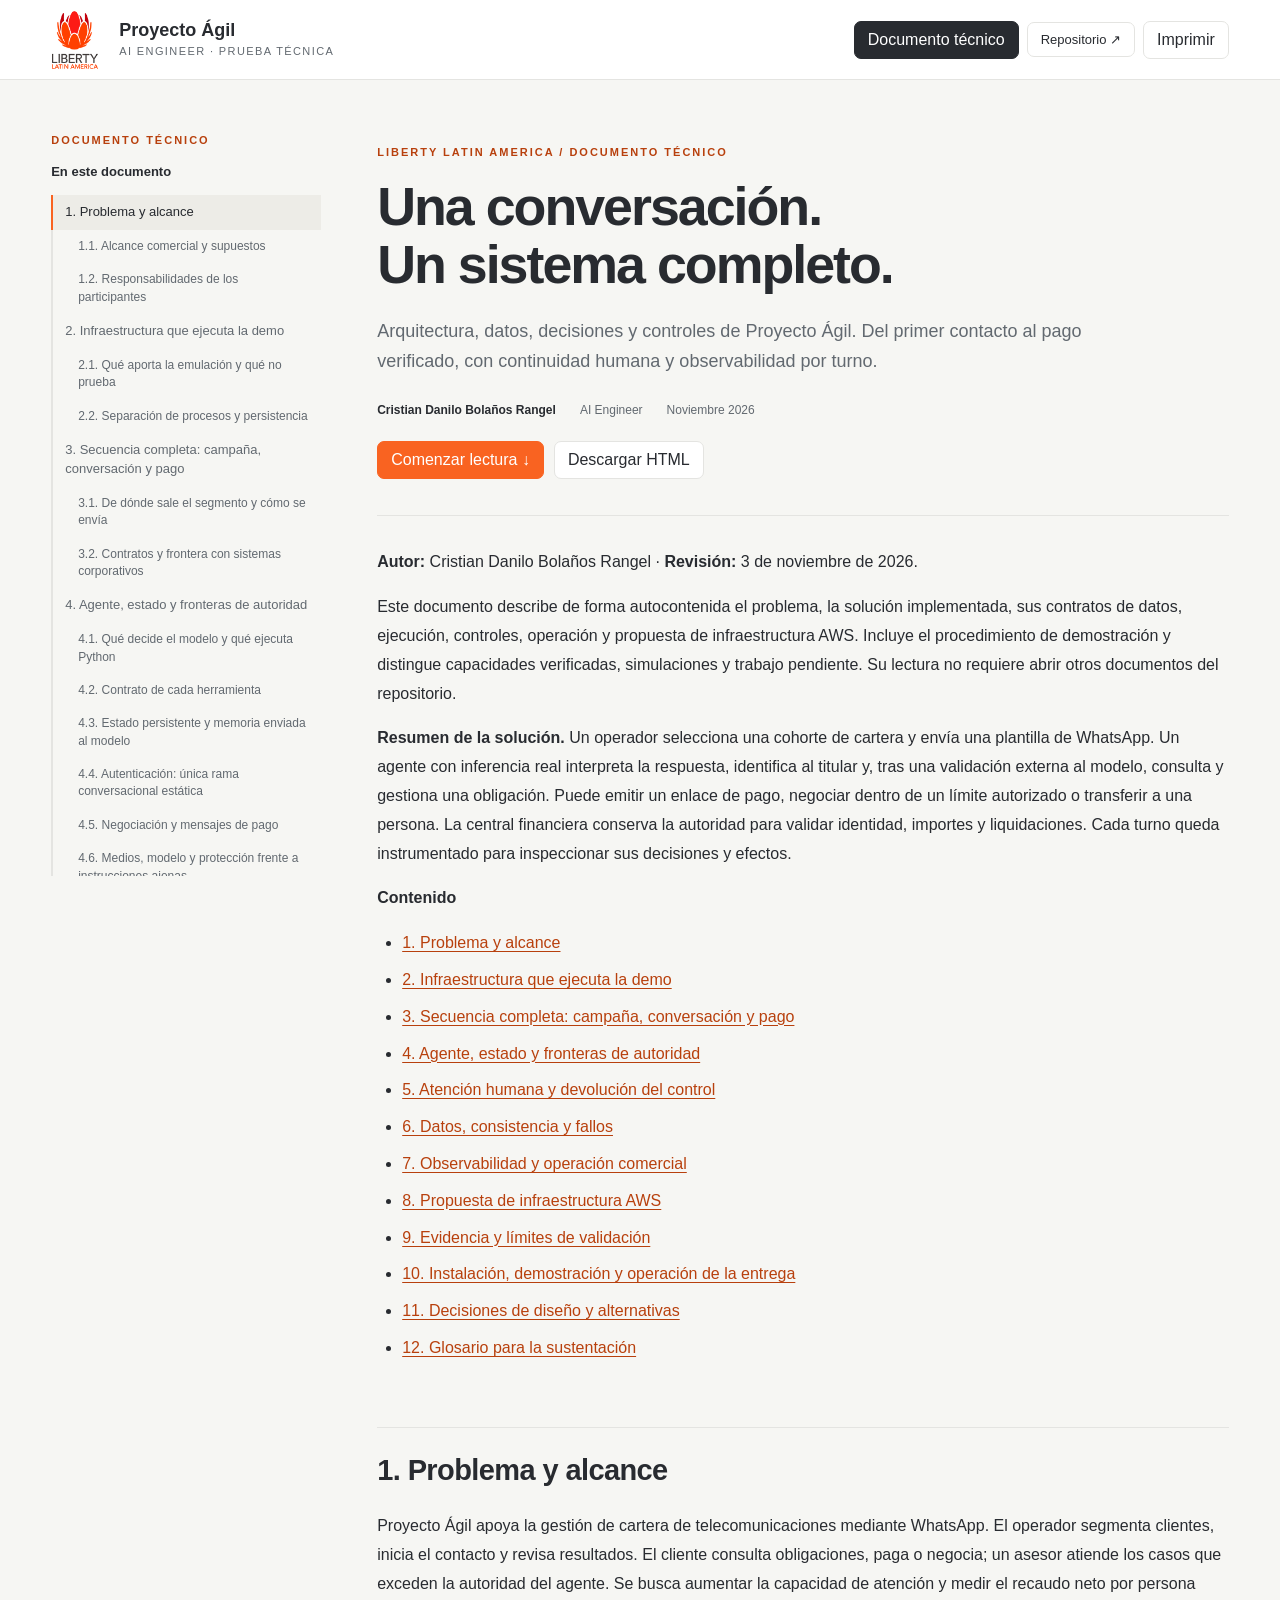
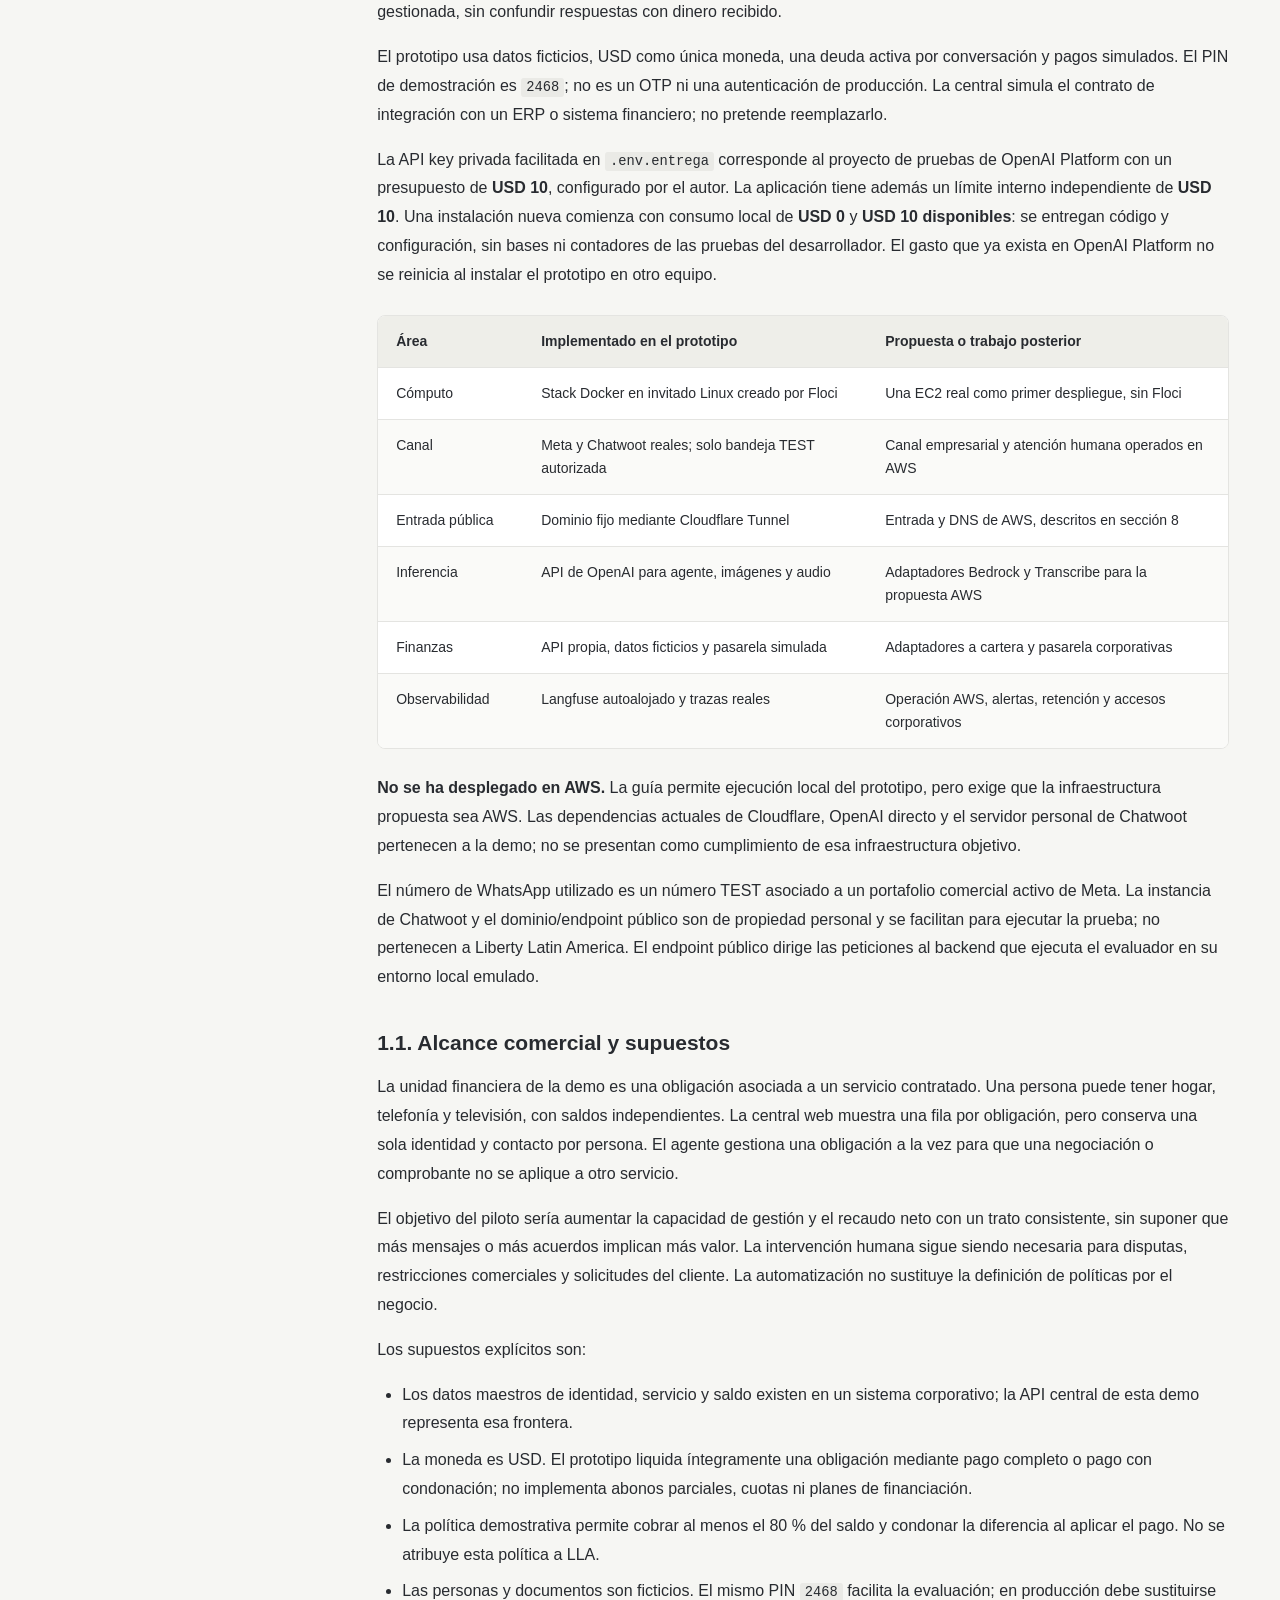
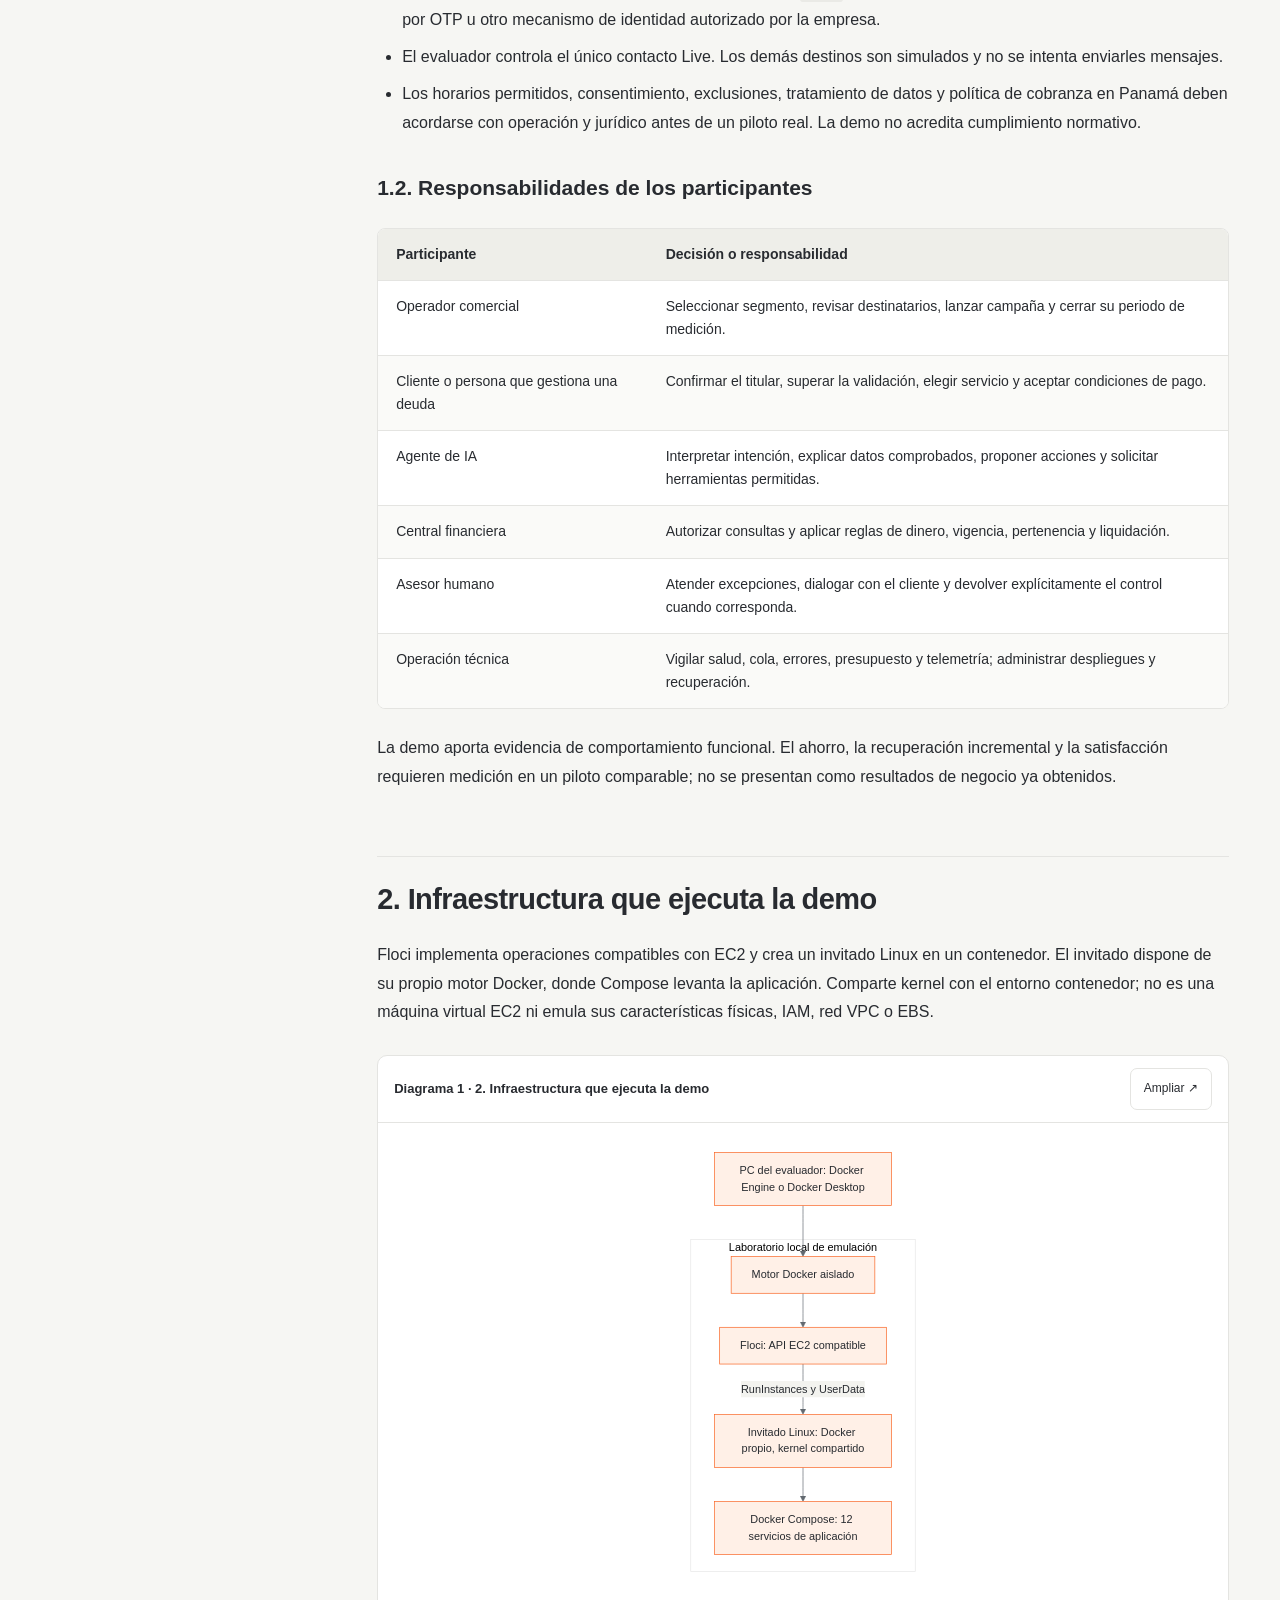
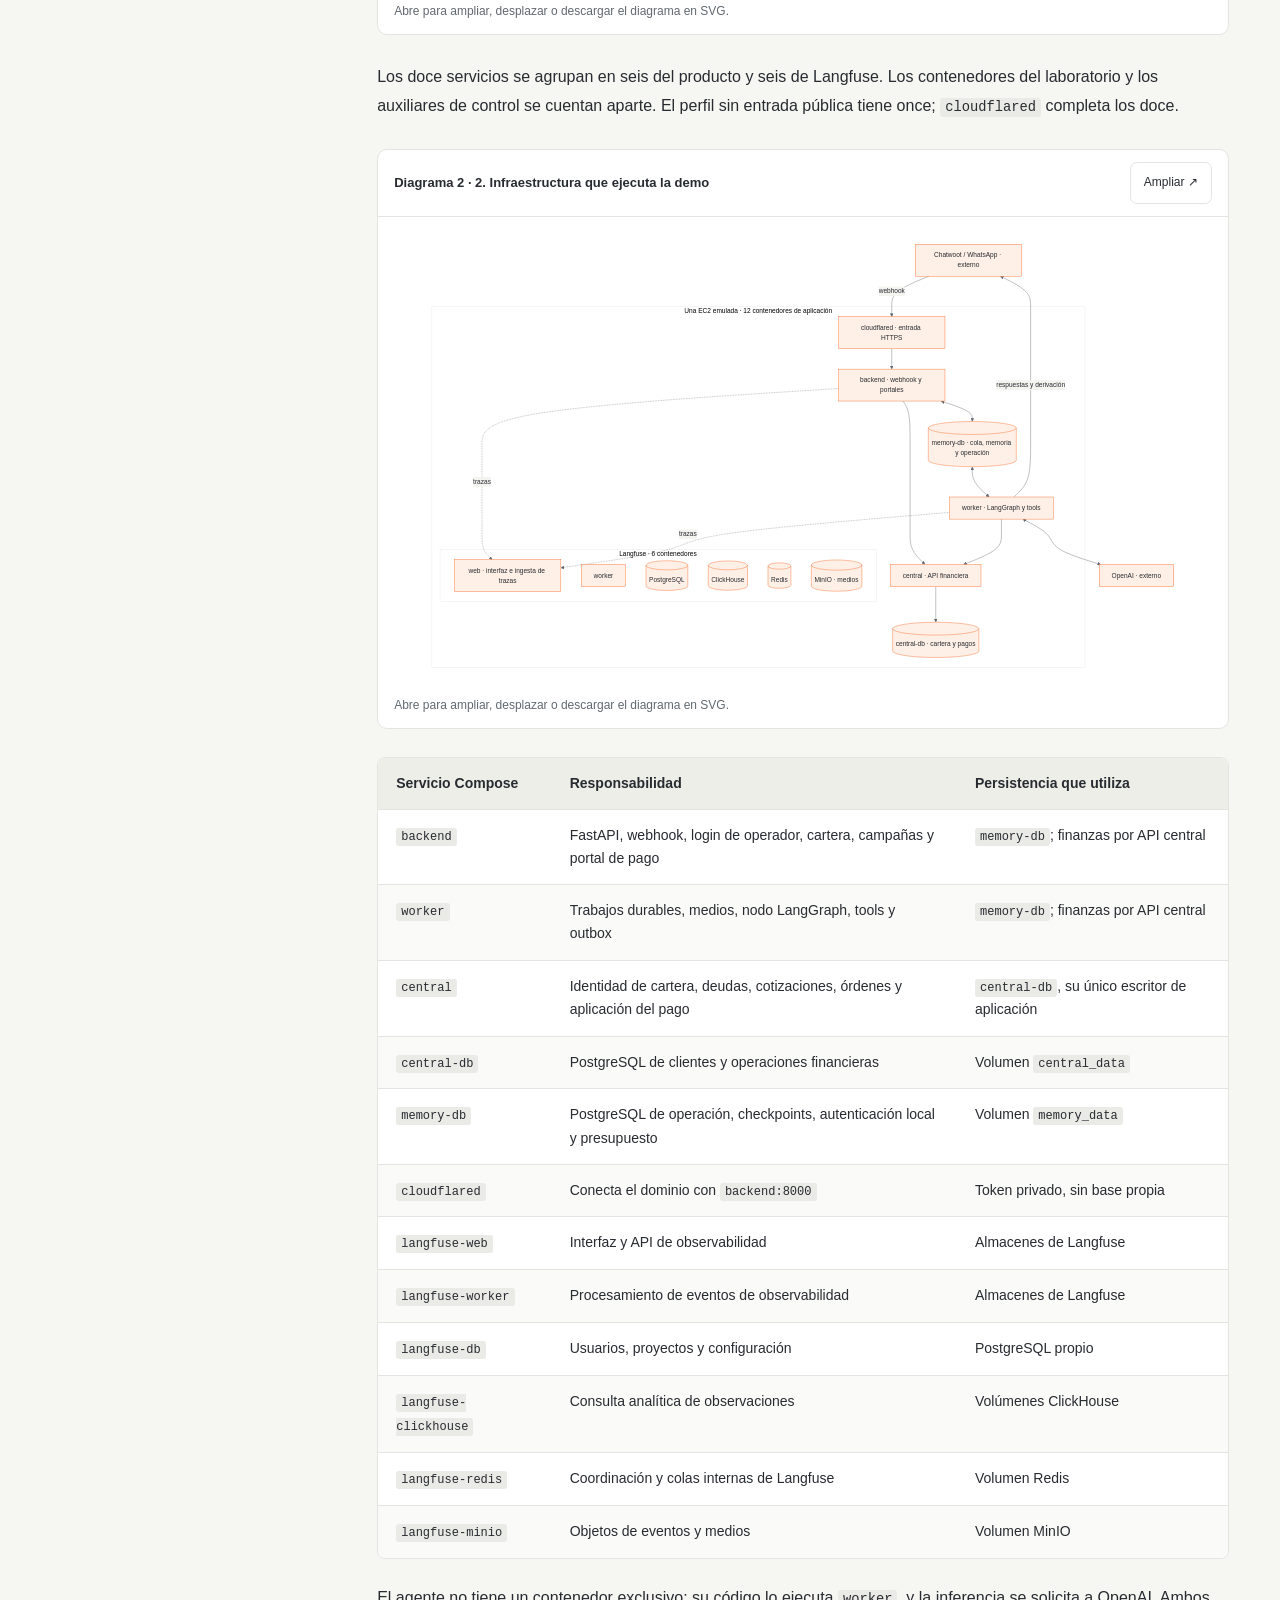
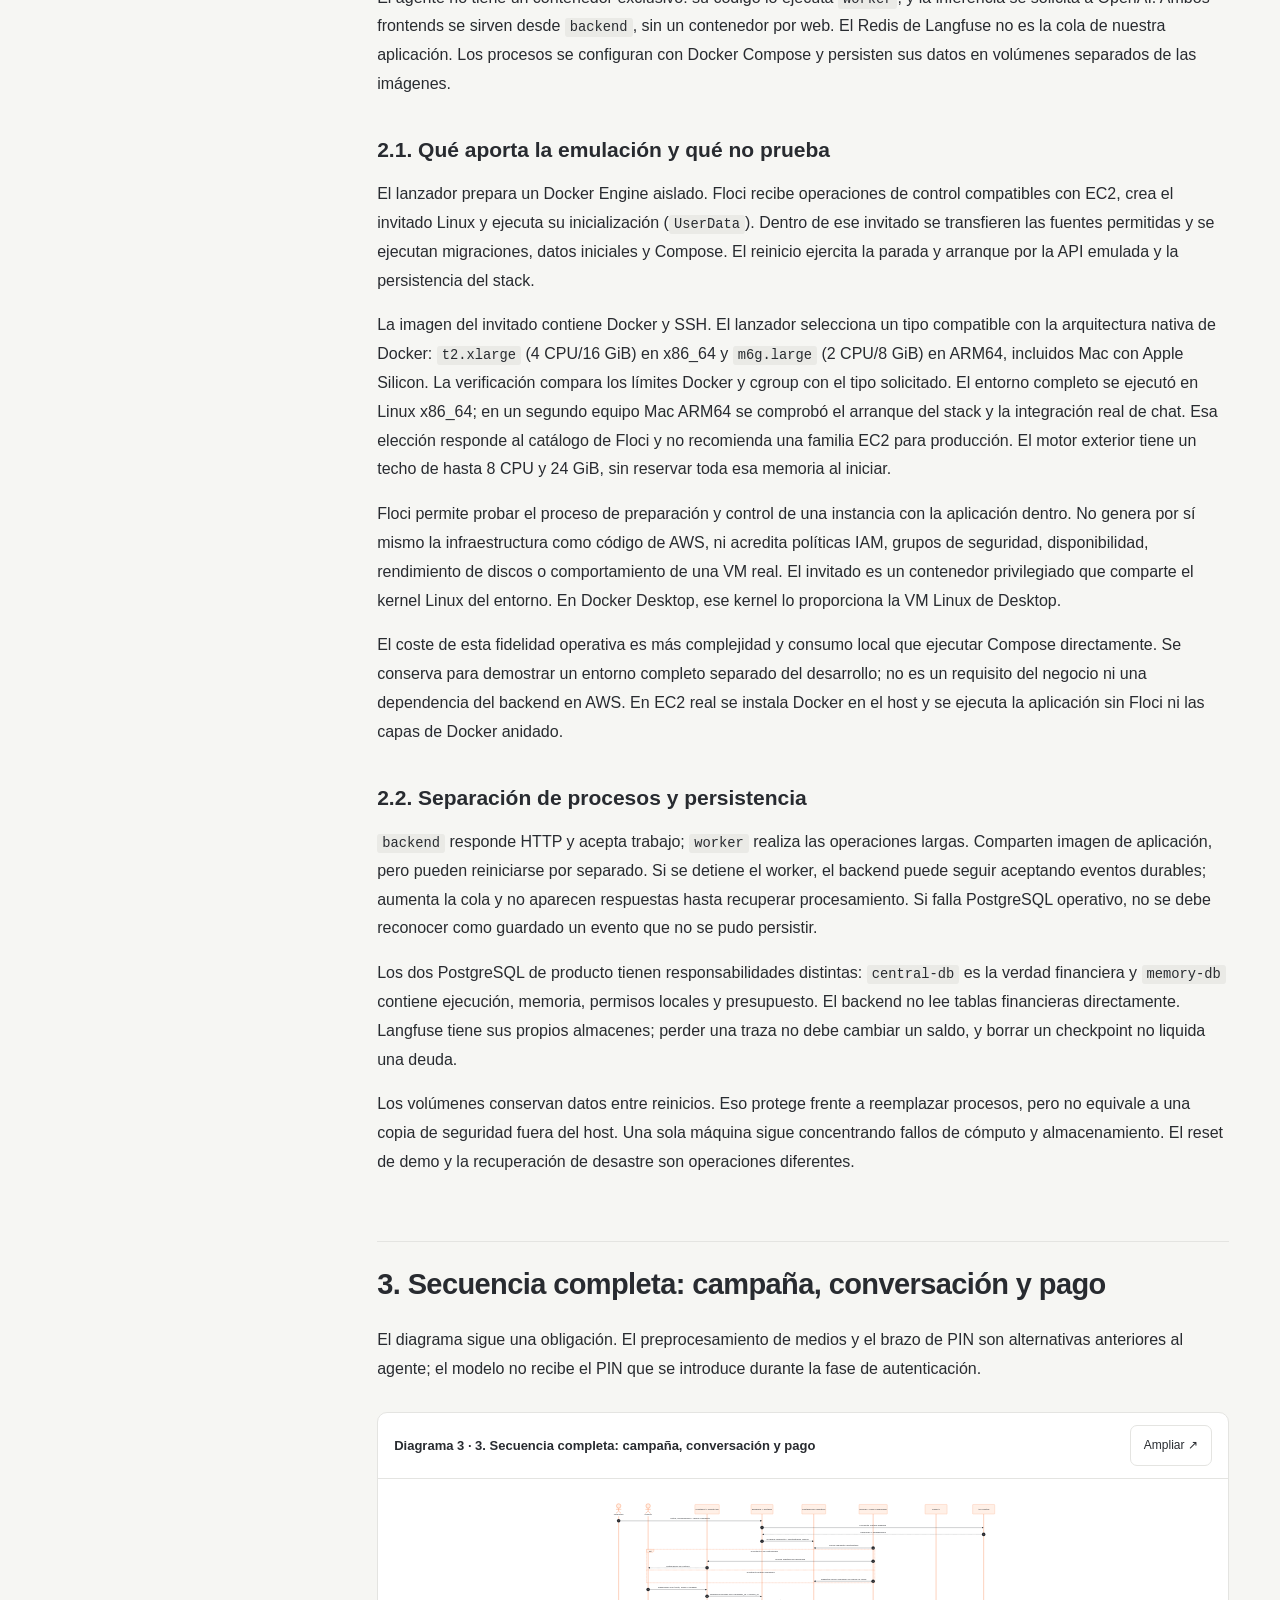
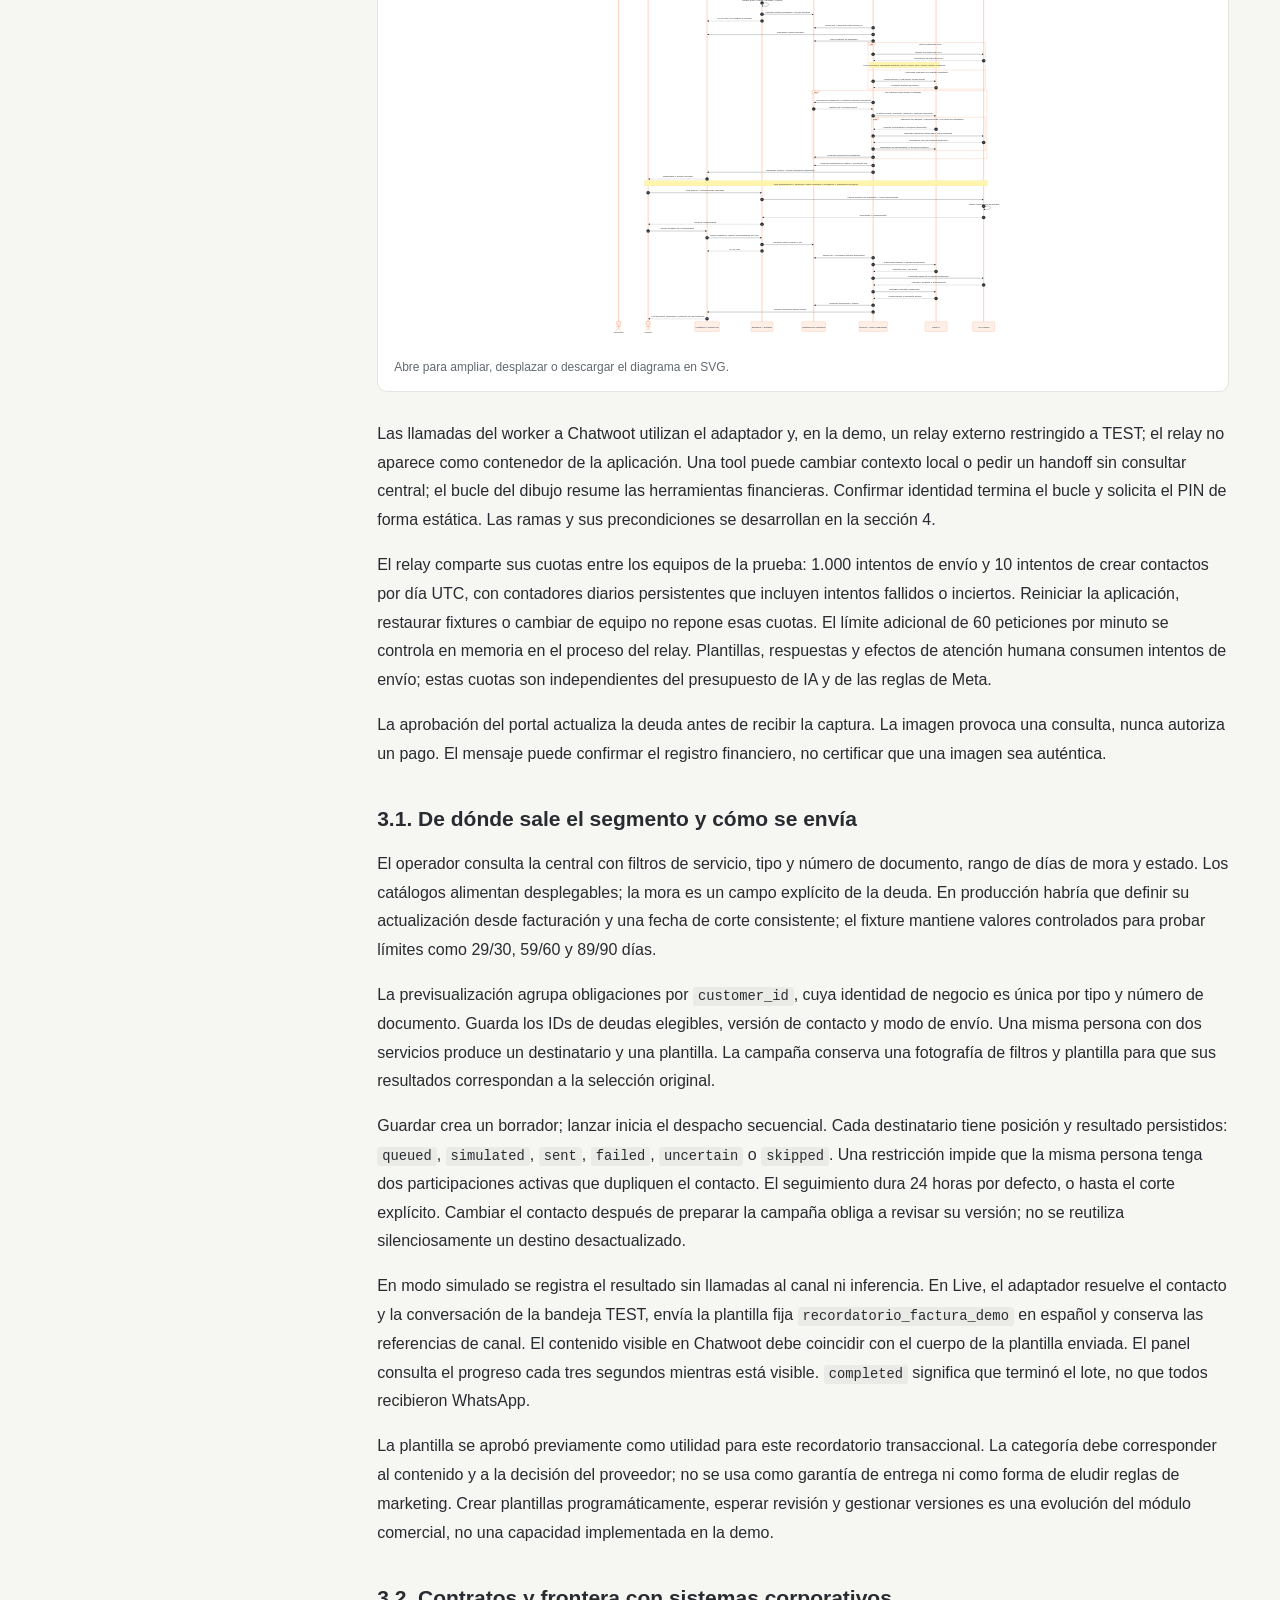
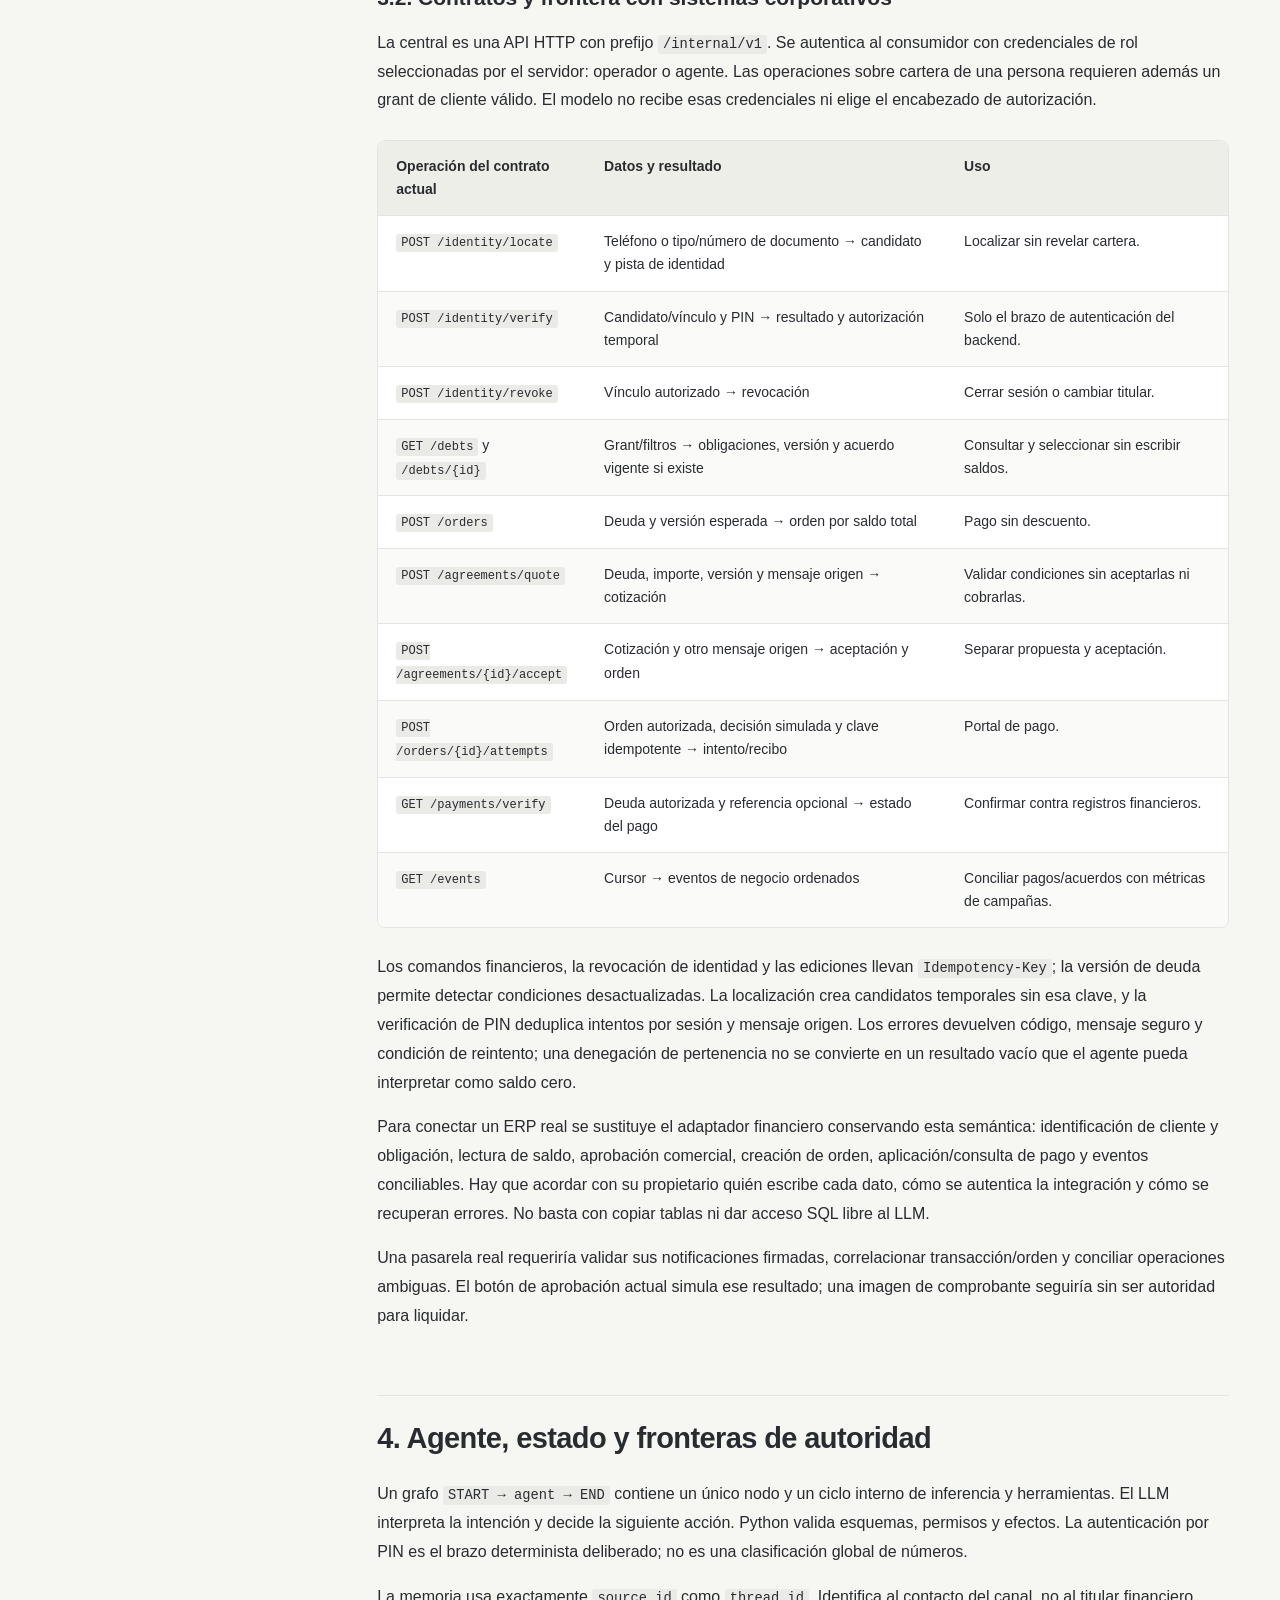
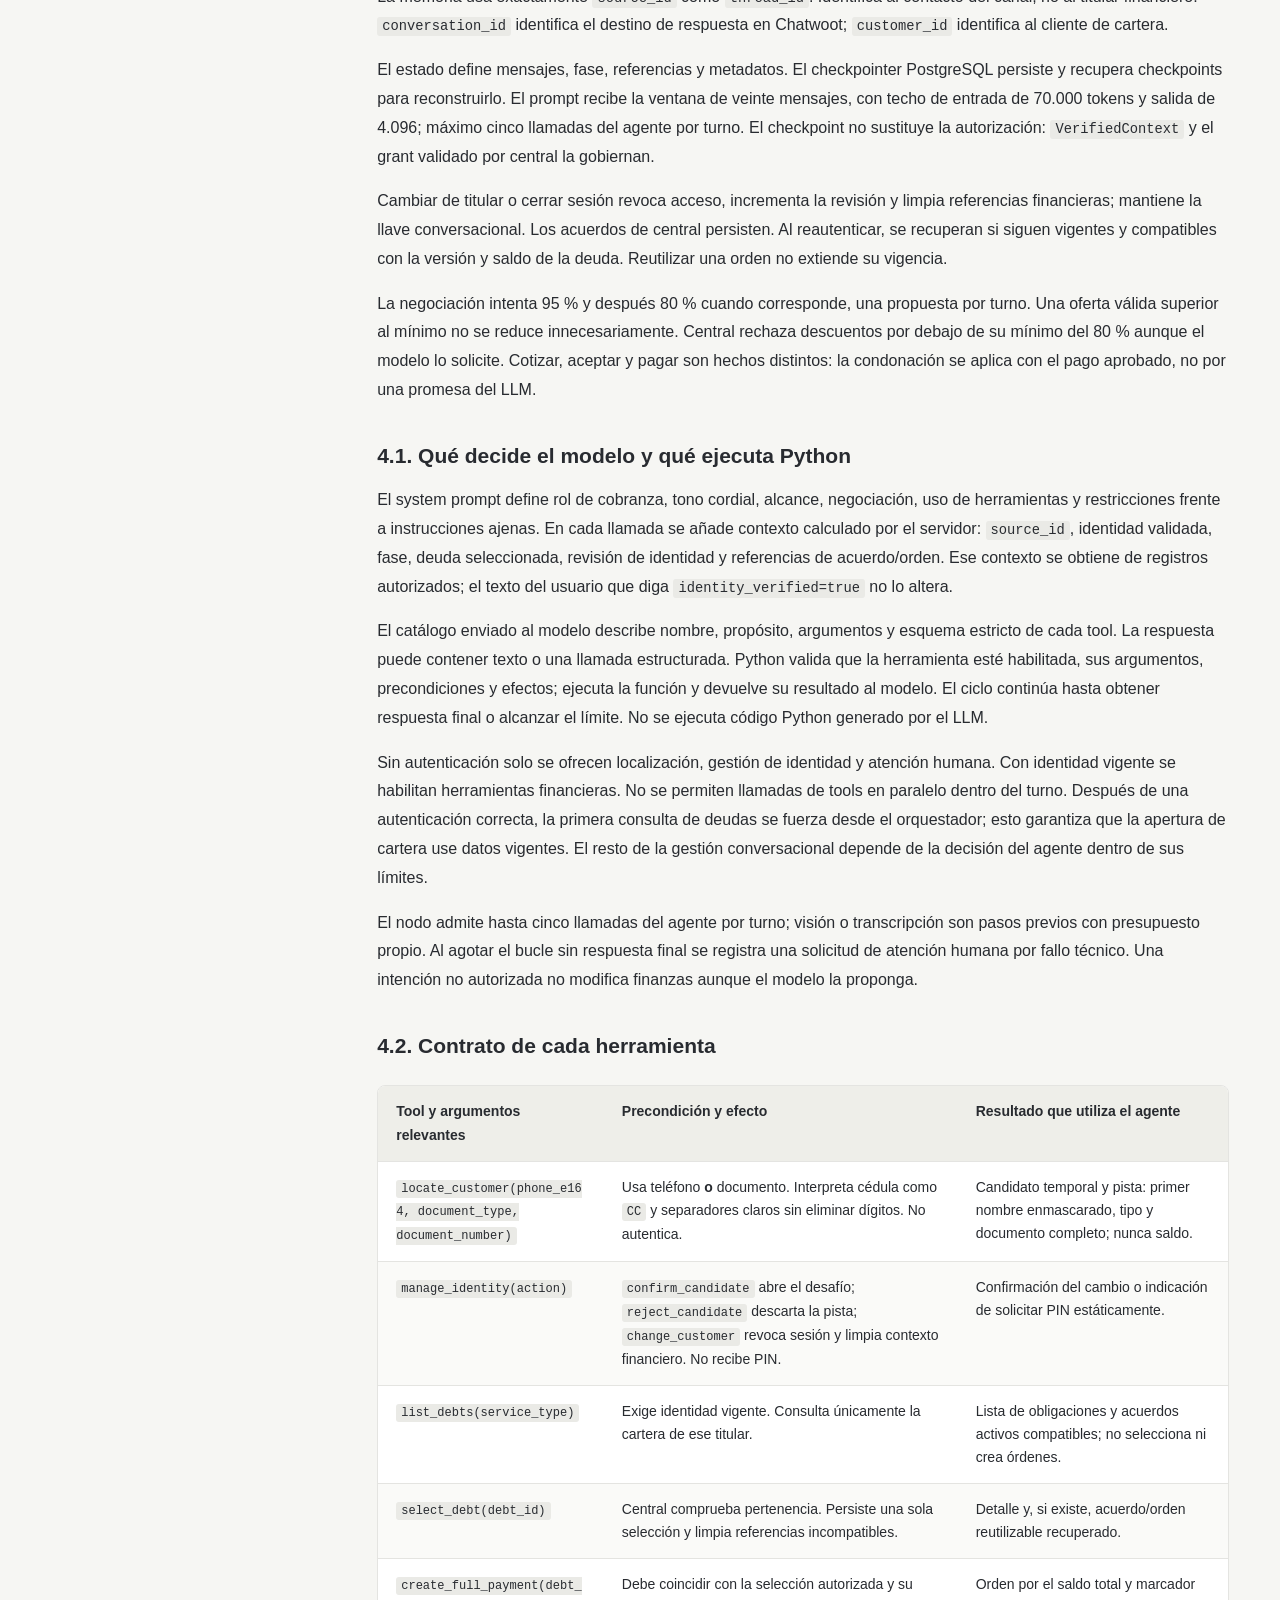
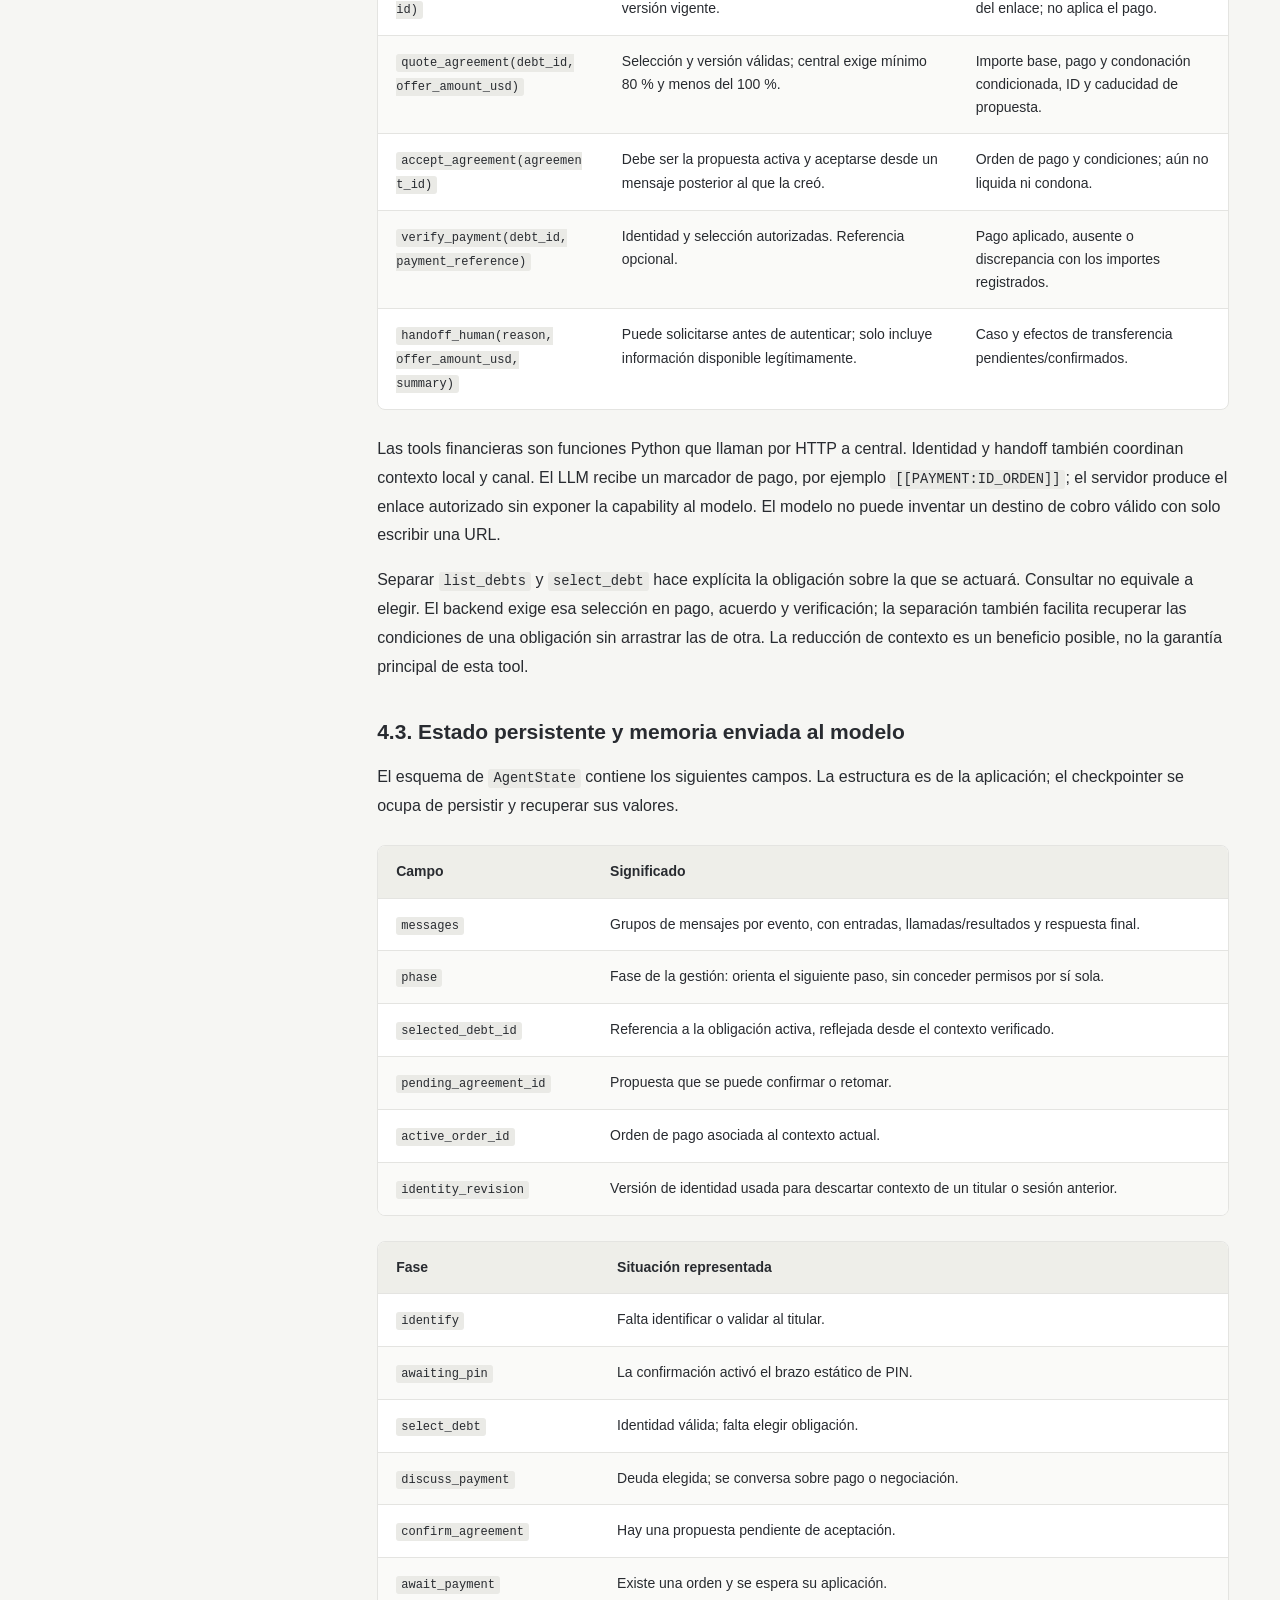
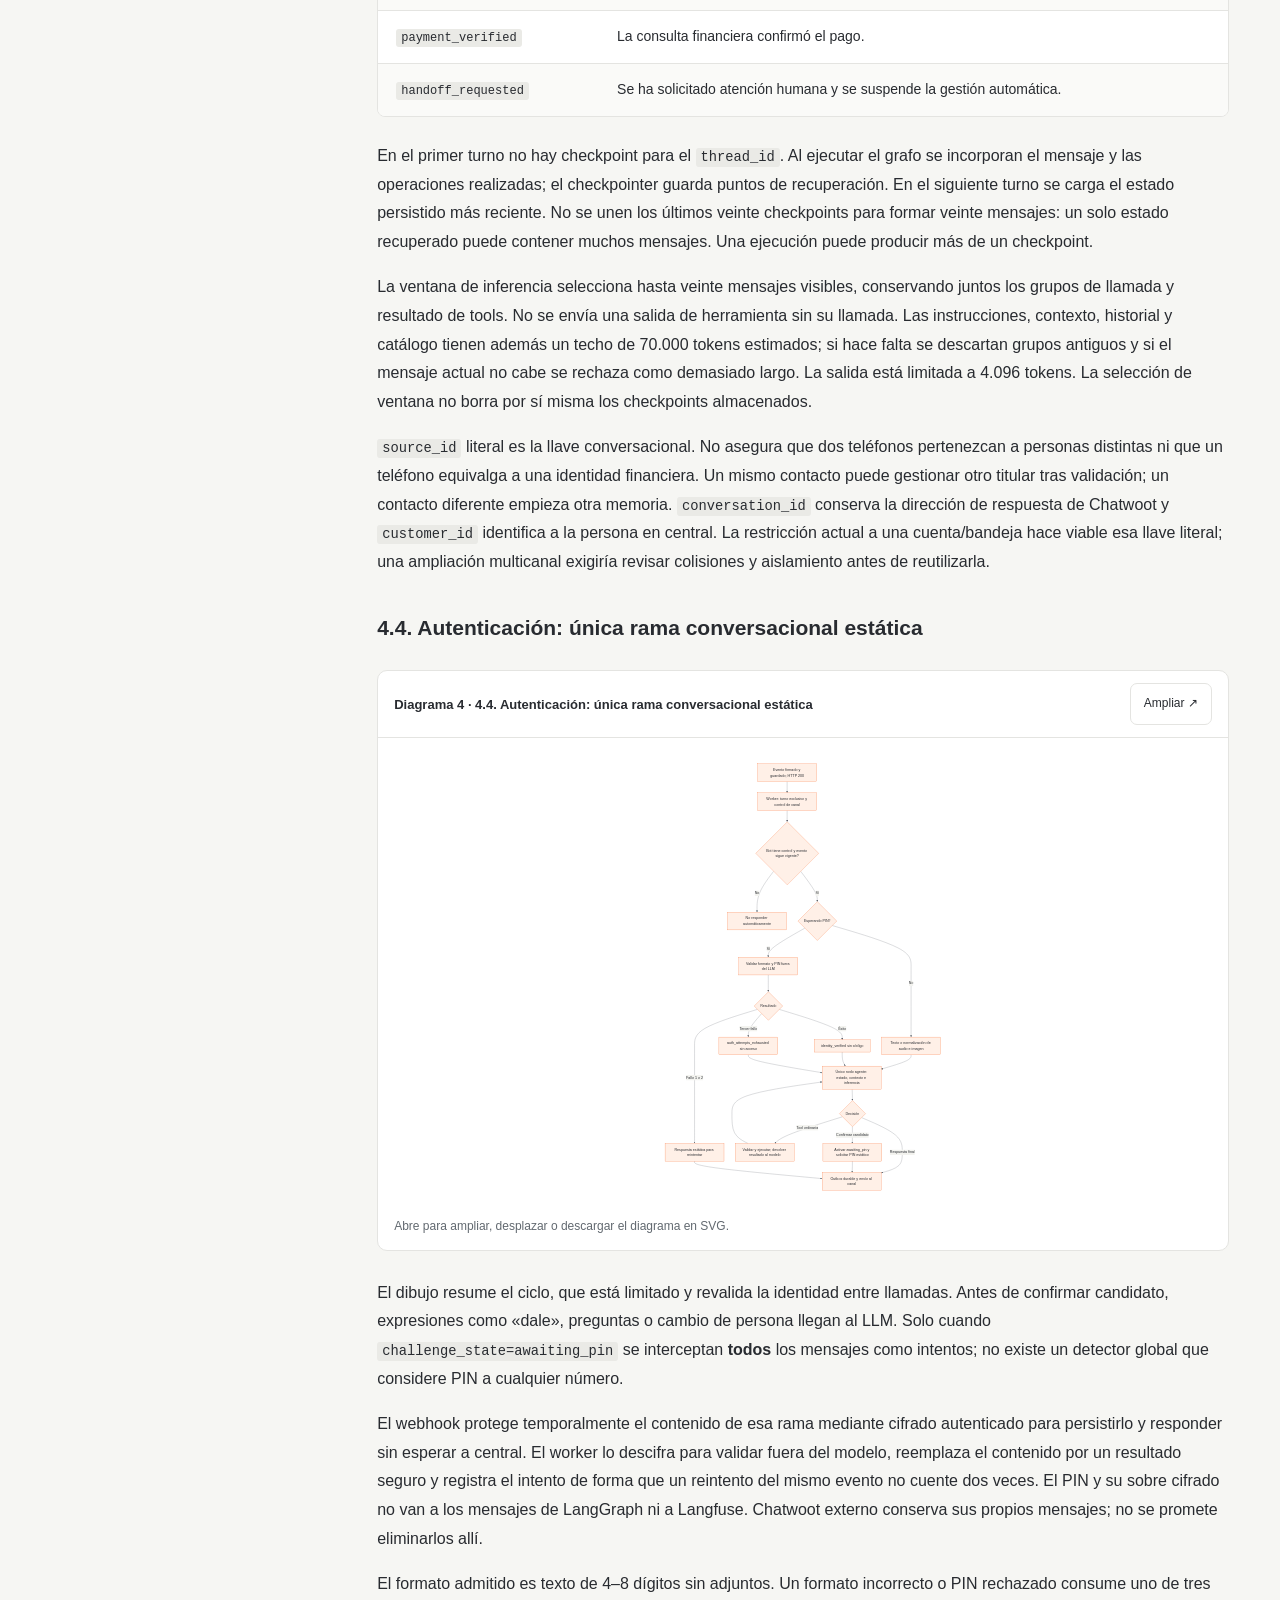
==== commit 93575021: "docs: verify fresh evaluation budget and make HTML attachments independent" ====
--- a/docs/site/arquitectura.html
+++ b/docs/site/arquitectura.html
@@ -1,10 +1,10 @@
 <!doctype html>
 <html lang="es"><head><meta charset="utf-8"><meta name="viewport" content="width=device-width, initial-scale=1"><meta name="description" content="Arquitectura, datos, decisiones y controles de Proyecto Ágil. Del primer contacto al pago verificado, con continuidad humana y observabilidad por turno."><title>Documento técnico · Proyecto Ágil · Cristian Bolaños</title><link rel="icon" href="[data-uri]"><style>:root{--accent:#f96321;--red:#ff1838;--ink:#282b30;--muted:#626970;--line:#e4e4e1;--paper:#fff;--wash:#f6f6f3;font-family:Inter,"Segoe UI",Arial,sans-serif;color:var(--ink);background:var(--wash);font-size:16px}*{box-sizing:border-box}html{scroll-behavior:smooth;scroll-padding-top:100px}body{margin:0}a{color:#b8400d;text-underline-offset:3px}button,.button{font:inherit;cursor:pointer;border:1px solid var(--line);border-radius:7px;padding:9px 13px;background:white;color:var(--ink);text-decoration:none}button:hover,.button:hover{background:#fff0e8;border-color:var(--accent)}button:focus-visible,a:focus-visible{outline:3px solid var(--accent);outline-offset:3px}.topbar{position:sticky;top:0;z-index:5;height:80px;background:rgba(255,255,255,.97);border-bottom:1px solid var(--line);display:flex;align-items:center;justify-content:space-between;padding:12px 4vw;gap:20px}.brand{display:flex;align-items:center;gap:20px;text-decoration:none;color:var(--ink)}.brand img{width:48px;height:58px;object-fit:contain}.brand strong{font-size:18px;display:block}.brand small{color:var(--muted);font-size:11px;letter-spacing:1.4px;text-transform:uppercase}.topnav{display:flex;align-items:center;gap:8px}.topnav a{font-size:13px}.topnav .active{background:var(--ink);color:#fff;border-color:var(--ink)}.progress{position:absolute;bottom:-1px;left:0;height:3px;background:linear-gradient(90deg,var(--red),var(--accent));width:0}.layout{max-width:1540px;margin:auto;display:grid;grid-template-columns:270px minmax(0,1fr);gap:56px;padding:0 4vw}.sidebar{position:sticky;top:106px;height:calc(100vh - 130px);overflow:auto;padding:24px 0 32px}.eyebrow{font-size:11px;letter-spacing:2px;text-transform:uppercase;font-weight:700;color:#b8400d}.sidebar h2{font-size:13px;margin:16px 0}.sidebar nav a{display:block;text-decoration:none;color:var(--muted);font-size:13px;line-height:1.45;padding:8px 12px;border-left:2px solid var(--line)}.sidebar nav a:hover,.sidebar nav a.current{border-color:var(--accent);color:var(--ink);background:#edece7}.sidebar nav .sub{font-size:12px;padding-left:25px}.sidebar-footer{margin-top:28px;border-top:1px solid var(--line);padding-top:20px;font-size:12px;line-height:1.7;color:var(--muted)}main{min-width:0;padding-bottom:60px}.hero{padding:62px 0 36px;border-bottom:1px solid var(--line);margin-bottom:32px}.hero h1{font-size:clamp(36px,4.2vw,62px);font-weight:650;letter-spacing:-2px;line-height:1.07;margin:18px 0 24px;max-width:850px}.hero p{font-size:18px;line-height:1.65;color:var(--muted);max-width:780px}.meta{display:flex;flex-wrap:wrap;gap:12px 24px;margin-top:27px;font-size:12px;color:var(--muted)}.meta b{color:var(--ink)}.hero-actions{display:flex;flex-wrap:wrap;gap:10px;margin-top:24px}.hero-actions .primary{background:var(--accent);color:white;border-color:var(--accent)}article{font-size:16px;line-height:1.8;overflow-wrap:anywhere}article>h1:first-child{display:none}article h2{font-size:29px;line-height:1.25;letter-spacing:-.6px;margin:64px 0 24px;padding-top:24px;border-top:1px solid var(--line)}article h3{font-size:21px;line-height:1.4;margin:36px 0 16px}article h4{font-size:17px;margin:26px 0 10px}article p{margin:16px 0}article li{margin:8px 0}article ul,article ol{padding-left:25px}article img{max-width:100%;height:auto;border-radius:8px;border:1px solid var(--line)}blockquote{margin:24px 0;padding:12px 24px;border-left:4px solid var(--accent);background:#fff0e7;border-radius:0 8px 8px 0}blockquote p{margin:8px 0}.table-wrap{overflow:auto;margin:25px 0;border:1px solid var(--line);border-radius:8px;background:white}table{border-collapse:collapse;width:100%;font-size:14px;line-height:1.65}th{text-align:left;background:#eeeee9;font-weight:650}td,th{padding:14px 18px;vertical-align:top;border-bottom:1px solid var(--line);min-width:145px}tr:last-child td{border-bottom:0}tbody tr:nth-child(even){background:#fafaf8}code{font-family:"SFMono-Regular",Consolas,monospace;font-size:.86em;background:#eaeae6;padding:2px 5px;border-radius:3px}pre{padding:22px;background:#282b30;color:#f4f4ef;border-radius:8px;overflow:auto;line-height:1.65;font-size:13px}pre code{padding:0;background:none;color:inherit}.diagram{margin:28px 0;border:1px solid var(--line);border-radius:10px;background:white;overflow:hidden}.diagram-bar{padding:12px 16px;display:flex;align-items:center;justify-content:space-between;border-bottom:1px solid var(--line);gap:10px;font-size:12px;color:var(--muted)}.diagram-bar strong{color:var(--ink);font-size:13px}.diagram-preview{padding:24px;cursor:zoom-in;display:flex;justify-content:center;min-height:180px}.diagram-preview svg{width:100%;max-height:430px;height:auto}.diagram-note{padding:0 16px 12px;font-size:12px;color:var(--muted)}footer{margin-top:60px;padding:24px 0;border-top:1px solid var(--line);font-size:12px;color:var(--muted)}dialog{border:0;border-radius:12px;width:96vw;max-width:none;height:94vh;padding:0;background:#f6f6f3;color:var(--ink)}dialog::backdrop{background:#15171ddd;backdrop-filter:blur(5px)}.viewer-head{height:64px;display:flex;align-items:center;justify-content:space-between;padding:12px 20px;background:#fff;border-bottom:1px solid var(--line);gap:10px}.viewer-controls{display:flex;gap:8px;align-items:center}.viewport{height:calc(100% - 108px);overflow:hidden;position:relative;touch-action:none;cursor:grab;background-image:radial-gradient(#d8d8d1 .8px,transparent .8px);background-size:18px 18px}.viewport:active{cursor:grabbing}.canvas{position:absolute;left:0;top:0;transform-origin:0 0}.canvas svg{display:block;background:white;max-width:none!important}.viewer-foot{height:44px;padding:10px 20px;font-size:12px;color:var(--muted);background:#fff}.skip{position:fixed;left:10px;top:-100px;z-index:20;background:white;padding:10px}.skip:focus{top:10px}.mobile-index{display:none}body.modal-open{overflow:hidden}@media(max-width:1000px){.layout{grid-template-columns:220px minmax(0,1fr);gap:28px}.topbar{padding:10px 22px}.brand small{display:none}.hero{padding-top:36px}.topnav .repo-link{display:none}}@media(max-width:760px){.layout{display:block;padding:0 20px}.sidebar{position:static;height:auto;padding:18px 0 0}.sidebar>nav,.sidebar>h2,.sidebar>.eyebrow,.sidebar-footer{display:none}.mobile-index{display:block;width:100%;padding:12px;border:1px solid var(--line);background:white;border-radius:8px;color:var(--ink)}.brand{gap:10px}.brand strong{font-size:15px}.brand img{width:34px;height:44px}.topbar{height:68px;padding:8px 14px;gap:10px}.topnav a{font-size:12px;padding:8px}.topnav button{display:none}.hero h1{font-size:39px;letter-spacing:-1px}.hero p{font-size:16px}article{font-size:15px}article h2{font-size:25px;margin-top:42px}.viewer-head{height:auto;min-height:105px;flex-wrap:wrap;padding:10px}.viewport{height:calc(100% - 149px)}.viewer-controls{gap:4px}.viewer-controls button{padding:7px 9px;font-size:12px}.diagram-preview{padding:12px}.viewer-foot{font-size:10px}}@media print{.topbar,.sidebar,.hero-actions,.diagram-bar button,.diagram-note,dialog{display:none!important}.layout{display:block;padding:0}.hero{padding-top:0}body{background:white}article h2{break-before:page}pre{white-space:pre-wrap;color:black;background:#eee}a{color:inherit}.table-wrap{overflow:visible}table{font-size:10px}td,th{padding:6px;min-width:0}.diagram{break-inside:avoid}.diagram-preview svg{max-height:none}.hero h1{font-size:36px}}
 </style></head>
-<body><a class="skip" href="#contenido">Saltar al documento</a><header class="topbar"><a class="brand" href="index.html"><img src="[data-uri]" alt="Liberty Latin America"><span><strong>Proyecto Ágil</strong><small>AI Engineer · Prueba técnica</small></span></a><nav class="topnav" aria-label="Documentos"><a class="button " href="index.html" >Guía de la demo</a><a class="button active" href="arquitectura.html" aria-current=page>Arquitectura</a><a class="button repo-link" href="https://github.com/cristiandrangel/proyecto-agil">Repositorio ↗</a><button data-print>Imprimir</button></nav><div class="progress" aria-hidden="true"></div></header>
-<div class="layout"><aside class="sidebar"><span class="eyebrow">Documento técnico</span><h2>En este documento</h2><nav aria-label="Índice de secciones"><a class="" href="#1-problema-y-alcance">1. Problema y alcance</a><a class="sub" href="#11-alcance-comercial-y-supuestos">1.1. Alcance comercial y supuestos</a><a class="sub" href="#12-responsabilidades-de-los-participantes">1.2. Responsabilidades de los participantes</a><a class="" href="#2-infraestructura-que-ejecuta-la-demo">2. Infraestructura que ejecuta la demo</a><a class="sub" href="#21-qué-aporta-la-emulación-y-qué-no-prueba">2.1. Qué aporta la emulación y qué no prueba</a><a class="sub" href="#22-separación-de-procesos-y-persistencia">2.2. Separación de procesos y persistencia</a><a class="" href="#3-secuencia-completa-campaña-conversación-y-pago">3. Secuencia completa: campaña, conversación y pago</a><a class="sub" href="#31-de-dónde-sale-el-segmento-y-cómo-se-envía">3.1. De dónde sale el segmento y cómo se envía</a><a class="sub" href="#32-contratos-y-frontera-con-sistemas-corporativos">3.2. Contratos y frontera con sistemas corporativos</a><a class="" href="#4-agente-estado-y-fronteras-de-autoridad">4. Agente, estado y fronteras de autoridad</a><a class="sub" href="#41-qué-decide-el-modelo-y-qué-ejecuta-python">4.1. Qué decide el modelo y qué ejecuta Python</a><a class="sub" href="#42-contrato-de-cada-herramienta">4.2. Contrato de cada herramienta</a><a class="sub" href="#43-estado-persistente-y-memoria-enviada-al-modelo">4.3. Estado persistente y memoria enviada al modelo</a><a class="sub" href="#44-autenticación-única-rama-conversacional-estática">4.4. Autenticación: única rama conversacional estática</a><a class="sub" href="#45-negociación-y-mensajes-de-pago">4.5. Negociación y mensajes de pago</a><a class="sub" href="#46-medios-modelo-y-protección-frente-a-instrucciones-ajenas">4.6. Medios, modelo y protección frente a instrucciones ajenas</a><a class="" href="#5-atención-humana-y-devolución-del-control">5. Atención humana y devolución del control</a><a class="sub" href="#51-caso-persistente-y-memoria-del-asesor">5.1. Caso persistente y memoria del asesor</a><a class="" href="#6-datos-consistencia-y-fallos">6. Datos, consistencia y fallos</a><a class="sub" href="#61-modelo-financiero-y-vista-de-cartera">6.1. Modelo financiero y vista de cartera</a><a class="sub" href="#62-modelo-operativo-conversacional-y-de-observabilidad">6.2. Modelo operativo, conversacional y de observabilidad</a><a class="sub" href="#63-ingreso-durable-deduplicación-y-orden">6.3. Ingreso durable, deduplicación y orden</a><a class="sub" href="#64-transacción-de-pago-e-idempotencia">6.4. Transacción de pago e idempotencia</a><a class="sub" href="#65-control-de-gasto-de-inferencia">6.5. Control de gasto de inferencia</a><a class="sub" href="#66-seguridad-por-capas-y-límites-asumidos">6.6. Seguridad por capas y límites asumidos</a><a class="" href="#7-observabilidad-y-operación-comercial">7. Observabilidad y operación comercial</a><a class="sub" href="#71-langfuse-ubicación-y-conexión">7.1. Langfuse: ubicación y conexión</a><a class="sub" href="#72-instrumentación-y-organización-de-una-ejecución">7.2. Instrumentación y organización de una ejecución</a><a class="sub" href="#73-cómo-verificar-una-traza-y-sus-límites">7.3. Cómo verificar una traza y sus límites</a><a class="sub" href="#74-captura-privada-de-contenido">7.4. Captura privada de contenido</a><a class="sub" href="#75-métricas-de-negocio-y-responsabilidades">7.5. Métricas de negocio y responsabilidades</a><a class="sub" href="#76-definiciones-de-kpi-y-lectura-correcta">7.6. Definiciones de KPI y lectura correcta</a><a class="sub" href="#77-medición-del-piloto-y-operación-diaria-propuesta">7.7. Medición del piloto y operación diaria propuesta</a><a class="" href="#8-propuesta-de-infraestructura-aws">8. Propuesta de infraestructura AWS</a><a class="sub" href="#81-qué-función-cumple-cada-capa-de-aws">8.1. Qué función cumple cada capa de AWS</a><a class="sub" href="#82-secuencia-de-migración-y-criterios-de-aceptación">8.2. Secuencia de migración y criterios de aceptación</a><a class="sub" href="#83-evolución-basada-en-necesidad-no-en-número-de-servicios">8.3. Evolución basada en necesidad, no en número de servicios</a><a class="" href="#9-evidencia-y-límites-de-validación">9. Evidencia y límites de validación</a><a class="sub" href="#91-pruebas-de-software">9.1. Pruebas de software</a><a class="sub" href="#92-pruebas-reales-de-integración">9.2. Pruebas reales de integración</a><a class="sub" href="#93-evals-qué-comparan-y-qué-no">9.3. Evals: qué comparan y qué no</a><a class="sub" href="#94-fronteras-de-la-evidencia">9.4. Fronteras de la evidencia</a><a class="" href="#10-instalación-demostración-y-operación-de-la-entrega">10. Instalación, demostración y operación de la entrega</a><a class="sub" href="#101-qué-recibe-el-evaluador">10.1. Qué recibe el evaluador</a><a class="sub" href="#102-interfaces-y-datos-de-demostración">10.2. Interfaces y datos de demostración</a><a class="sub" href="#103-guion-funcional-con-resultados-esperados">10.3. Guion funcional con resultados esperados</a><a class="sub" href="#104-reinicio-reset-y-diagnóstico">10.4. Reinicio, reset y diagnóstico</a><a class="" href="#11-decisiones-de-diseño-y-alternativas">11. Decisiones de diseño y alternativas</a><a class="" href="#12-glosario-para-la-sustentación">12. Glosario para la sustentación</a></nav><select class="mobile-index" aria-label="Ir a una sección"><option value="">Ir a una sección…</option><option value="1-problema-y-alcance">1. Problema y alcance</option><option value="2-infraestructura-que-ejecuta-la-demo">2. Infraestructura que ejecuta la demo</option><option value="3-secuencia-completa-campaña-conversación-y-pago">3. Secuencia completa: campaña, conversación y pago</option><option value="4-agente-estado-y-fronteras-de-autoridad">4. Agente, estado y fronteras de autoridad</option><option value="5-atención-humana-y-devolución-del-control">5. Atención humana y devolución del control</option><option value="6-datos-consistencia-y-fallos">6. Datos, consistencia y fallos</option><option value="7-observabilidad-y-operación-comercial">7. Observabilidad y operación comercial</option><option value="8-propuesta-de-infraestructura-aws">8. Propuesta de infraestructura AWS</option><option value="9-evidencia-y-límites-de-validación">9. Evidencia y límites de validación</option><option value="10-instalación-demostración-y-operación-de-la-entrega">10. Instalación, demostración y operación de la entrega</option><option value="11-decisiones-de-diseño-y-alternativas">11. Decisiones de diseño y alternativas</option><option value="12-glosario-para-la-sustentación">12. Glosario para la sustentación</option></select><div class="sidebar-footer">Preparado por<br><b>Cristian Danilo<br>Bolaños Rangel</b><br>2 de noviembre de 2026<br><br>Propuesta del candidato para<br>Liberty Latin America.</div></aside>
-<main id="contenido"><section class="hero"><span class="eyebrow">Liberty Latin America / Documento técnico</span><h1>Una conversación.<br>Un sistema completo.</h1><p>Arquitectura, datos, decisiones y controles de Proyecto Ágil. Del primer contacto al pago verificado, con continuidad humana y observabilidad por turno.</p><div class="meta"><span><b>Cristian Danilo Bolaños Rangel</b></span><span>AI Engineer</span><span>Noviembre 2026</span></div><div class="hero-actions"><a class="button primary" href="#1-problema-y-alcance">Comenzar lectura ↓</a><a class="button" href="arquitectura.html" download>Descargar HTML</a></div></section><article><h1 id="proyecto-ágil-documento-técnico-de-arquitectura">Proyecto Ágil: documento técnico de arquitectura</h1>
-<p><strong>Autor:</strong> Cristian Danilo Bolaños Rangel · <strong>Revisión:</strong> 2 de noviembre de 2026.</p>
+<body><a class="skip" href="#contenido">Saltar al documento</a><header class="topbar"><a class="brand" href="#contenido"><img src="[data-uri]" alt="Liberty Latin America"><span><strong>Proyecto Ágil</strong><small>AI Engineer · Prueba técnica</small></span></a><nav class="topnav" aria-label="Documento"><span class="button active" aria-current="page">Documento técnico</span><a class="button repo-link" href="https://github.com/cristiandrangel/proyecto-agil">Repositorio ↗</a><button data-print>Imprimir</button></nav><div class="progress" aria-hidden="true"></div></header>
+<div class="layout"><aside class="sidebar"><span class="eyebrow">Documento técnico</span><h2>En este documento</h2><nav aria-label="Índice de secciones"><a class="" href="#1-problema-y-alcance">1. Problema y alcance</a><a class="sub" href="#11-alcance-comercial-y-supuestos">1.1. Alcance comercial y supuestos</a><a class="sub" href="#12-responsabilidades-de-los-participantes">1.2. Responsabilidades de los participantes</a><a class="" href="#2-infraestructura-que-ejecuta-la-demo">2. Infraestructura que ejecuta la demo</a><a class="sub" href="#21-qué-aporta-la-emulación-y-qué-no-prueba">2.1. Qué aporta la emulación y qué no prueba</a><a class="sub" href="#22-separación-de-procesos-y-persistencia">2.2. Separación de procesos y persistencia</a><a class="" href="#3-secuencia-completa-campaña-conversación-y-pago">3. Secuencia completa: campaña, conversación y pago</a><a class="sub" href="#31-de-dónde-sale-el-segmento-y-cómo-se-envía">3.1. De dónde sale el segmento y cómo se envía</a><a class="sub" href="#32-contratos-y-frontera-con-sistemas-corporativos">3.2. Contratos y frontera con sistemas corporativos</a><a class="" href="#4-agente-estado-y-fronteras-de-autoridad">4. Agente, estado y fronteras de autoridad</a><a class="sub" href="#41-qué-decide-el-modelo-y-qué-ejecuta-python">4.1. Qué decide el modelo y qué ejecuta Python</a><a class="sub" href="#42-contrato-de-cada-herramienta">4.2. Contrato de cada herramienta</a><a class="sub" href="#43-estado-persistente-y-memoria-enviada-al-modelo">4.3. Estado persistente y memoria enviada al modelo</a><a class="sub" href="#44-autenticación-única-rama-conversacional-estática">4.4. Autenticación: única rama conversacional estática</a><a class="sub" href="#45-negociación-y-mensajes-de-pago">4.5. Negociación y mensajes de pago</a><a class="sub" href="#46-medios-modelo-y-protección-frente-a-instrucciones-ajenas">4.6. Medios, modelo y protección frente a instrucciones ajenas</a><a class="" href="#5-atención-humana-y-devolución-del-control">5. Atención humana y devolución del control</a><a class="sub" href="#51-caso-persistente-y-memoria-del-asesor">5.1. Caso persistente y memoria del asesor</a><a class="" href="#6-datos-consistencia-y-fallos">6. Datos, consistencia y fallos</a><a class="sub" href="#61-modelo-financiero-y-vista-de-cartera">6.1. Modelo financiero y vista de cartera</a><a class="sub" href="#62-modelo-operativo-conversacional-y-de-observabilidad">6.2. Modelo operativo, conversacional y de observabilidad</a><a class="sub" href="#63-ingreso-durable-deduplicación-y-orden">6.3. Ingreso durable, deduplicación y orden</a><a class="sub" href="#64-transacción-de-pago-e-idempotencia">6.4. Transacción de pago e idempotencia</a><a class="sub" href="#65-control-de-gasto-de-inferencia">6.5. Control de gasto de inferencia</a><a class="sub" href="#66-seguridad-por-capas-y-límites-asumidos">6.6. Seguridad por capas y límites asumidos</a><a class="" href="#7-observabilidad-y-operación-comercial">7. Observabilidad y operación comercial</a><a class="sub" href="#71-langfuse-ubicación-y-conexión">7.1. Langfuse: ubicación y conexión</a><a class="sub" href="#72-instrumentación-y-organización-de-una-ejecución">7.2. Instrumentación y organización de una ejecución</a><a class="sub" href="#73-cómo-verificar-una-traza-y-sus-límites">7.3. Cómo verificar una traza y sus límites</a><a class="sub" href="#74-captura-privada-de-contenido">7.4. Captura privada de contenido</a><a class="sub" href="#75-métricas-de-negocio-y-responsabilidades">7.5. Métricas de negocio y responsabilidades</a><a class="sub" href="#76-definiciones-de-kpi-y-lectura-correcta">7.6. Definiciones de KPI y lectura correcta</a><a class="sub" href="#77-medición-del-piloto-y-operación-diaria-propuesta">7.7. Medición del piloto y operación diaria propuesta</a><a class="" href="#8-propuesta-de-infraestructura-aws">8. Propuesta de infraestructura AWS</a><a class="sub" href="#81-qué-función-cumple-cada-capa-de-aws">8.1. Qué función cumple cada capa de AWS</a><a class="sub" href="#82-secuencia-de-migración-y-criterios-de-aceptación">8.2. Secuencia de migración y criterios de aceptación</a><a class="sub" href="#83-evolución-basada-en-necesidad-no-en-número-de-servicios">8.3. Evolución basada en necesidad, no en número de servicios</a><a class="" href="#9-evidencia-y-límites-de-validación">9. Evidencia y límites de validación</a><a class="sub" href="#91-pruebas-de-software">9.1. Pruebas de software</a><a class="sub" href="#92-pruebas-reales-de-integración">9.2. Pruebas reales de integración</a><a class="sub" href="#93-evals-qué-comparan-y-qué-no">9.3. Evals: qué comparan y qué no</a><a class="sub" href="#94-fronteras-de-la-evidencia">9.4. Fronteras de la evidencia</a><a class="" href="#10-instalación-demostración-y-operación-de-la-entrega">10. Instalación, demostración y operación de la entrega</a><a class="sub" href="#101-qué-recibe-el-evaluador">10.1. Qué recibe el evaluador</a><a class="sub" href="#102-interfaces-y-datos-de-demostración">10.2. Interfaces y datos de demostración</a><a class="sub" href="#103-guion-funcional-con-resultados-esperados">10.3. Guion funcional con resultados esperados</a><a class="sub" href="#104-reinicio-reset-y-diagnóstico">10.4. Reinicio, reset y diagnóstico</a><a class="" href="#11-decisiones-de-diseño-y-alternativas">11. Decisiones de diseño y alternativas</a><a class="" href="#12-glosario-para-la-sustentación">12. Glosario para la sustentación</a></nav><select class="mobile-index" aria-label="Ir a una sección"><option value="">Ir a una sección…</option><option value="1-problema-y-alcance">1. Problema y alcance</option><option value="2-infraestructura-que-ejecuta-la-demo">2. Infraestructura que ejecuta la demo</option><option value="3-secuencia-completa-campaña-conversación-y-pago">3. Secuencia completa: campaña, conversación y pago</option><option value="4-agente-estado-y-fronteras-de-autoridad">4. Agente, estado y fronteras de autoridad</option><option value="5-atención-humana-y-devolución-del-control">5. Atención humana y devolución del control</option><option value="6-datos-consistencia-y-fallos">6. Datos, consistencia y fallos</option><option value="7-observabilidad-y-operación-comercial">7. Observabilidad y operación comercial</option><option value="8-propuesta-de-infraestructura-aws">8. Propuesta de infraestructura AWS</option><option value="9-evidencia-y-límites-de-validación">9. Evidencia y límites de validación</option><option value="10-instalación-demostración-y-operación-de-la-entrega">10. Instalación, demostración y operación de la entrega</option><option value="11-decisiones-de-diseño-y-alternativas">11. Decisiones de diseño y alternativas</option><option value="12-glosario-para-la-sustentación">12. Glosario para la sustentación</option></select><div class="sidebar-footer">Preparado por<br><b>Cristian Danilo<br>Bolaños Rangel</b><br>3 de noviembre de 2026<br><br>Propuesta del candidato para<br>Liberty Latin America.</div></aside>
+<main id="contenido"><section class="hero"><span class="eyebrow">Liberty Latin America / Documento técnico</span><h1>Una conversación.<br>Un sistema completo.</h1><p>Arquitectura, datos, decisiones y controles de Proyecto Ágil. Del primer contacto al pago verificado, con continuidad humana y observabilidad por turno.</p><div class="meta"><span><b>Cristian Danilo Bolaños Rangel</b></span><span>AI Engineer</span><span>Noviembre 2026</span></div><div class="hero-actions"><a class="button primary" href="#1-problema-y-alcance">Comenzar lectura ↓</a><button class="button" data-download-html="arquitectura.html">Descargar HTML</button></div></section><article><h1 id="proyecto-ágil-documento-técnico-de-arquitectura">Proyecto Ágil: documento técnico de arquitectura</h1>
+<p><strong>Autor:</strong> Cristian Danilo Bolaños Rangel · <strong>Revisión:</strong> 3 de noviembre de 2026.</p>
 <p>Este documento describe de forma autocontenida el problema, la solución implementada, sus contratos de datos, ejecución, controles, operación y propuesta de infraestructura AWS. Incluye el procedimiento de demostración y distingue capacidades verificadas, simulaciones y trabajo pendiente. Su lectura no requiere abrir otros documentos del repositorio.</p>
 <p><strong>Resumen de la solución.</strong> Un operador selecciona una cohorte de cartera y envía una plantilla de WhatsApp. Un agente con inferencia real interpreta la respuesta, identifica al titular y, tras una validación externa al modelo, consulta y gestiona una obligación. Puede emitir un enlace de pago, negociar dentro de un límite autorizado o transferir a una persona. La central financiera conserva la autoridad para validar identidad, importes y liquidaciones. Cada turno queda instrumentado para inspeccionar sus decisiones y efectos.</p>
 <p><strong>Contenido</strong></p>
@@ -32,6 +32,13 @@
 conversación y pagos simulados. El PIN de demostración es <code>2468</code>; no es un OTP ni
 una autenticación de producción. La central simula el contrato de integración con
 un ERP o sistema financiero; no pretende reemplazarlo.</p>
+<p>La API key privada facilitada en <code>.env.entrega</code> corresponde al proyecto de
+pruebas de OpenAI Platform con un presupuesto de <strong>USD 10</strong>, configurado por el
+autor. La aplicación tiene además un límite interno independiente de <strong>USD 10</strong>.
+Una instalación nueva comienza con consumo local de <strong>USD 0</strong> y <strong>USD 10
+disponibles</strong>: se entregan código y configuración, sin bases ni contadores de las
+pruebas del desarrollador. El gasto que ya exista en OpenAI Platform no se
+reinicia al instalar el prototipo en otro equipo.</p>
 <div class="table-wrap"><table>
 <thead>
 <tr>
@@ -669,7 +676,8 @@
 <p>Ejemplo: deuda USD 200, acuerdo para pagar USD 160. La aceptación conserva saldo USD 200. Al aprobar se registra recibido USD 160, condonado USD 40 y saldo USD 0. Reenviar el comprobante solo consulta. Un intento rechazado no altera saldo ni condonación.</p>
 <p>Toda edición de una deuda incrementa su versión e invalida condiciones previas. Una orden basada en saldo USD 200 no cobra silenciosamente un saldo nuevo de USD 180: se rechaza y debe emitirse una orden vigente con explicación al cliente. Las órdenes duran 30 minutos y los recibos de órdenes pagadas se consultan durante 24 horas. Retomar un acuerdo no extiende esos plazos.</p>
 <h3 id="65-control-de-gasto-de-inferencia">6.5. Control de gasto de inferencia</h3>
-<p>El presupuesto nominal y el límite local de la demo son USD 10, con dos inferencias concurrentes. La configuración entregada puede reducir el límite según el presupuesto disponible; los cambios conservan el consumo ya registrado. Este control aplica a llamadas que pasan por esta aplicación; no impone por sí solo un tope contractual sobre la API key del proveedor ni cubre su uso desde otro sistema.</p>
+<p>El archivo de entrega fija <code>AI_TOTAL_BUDGET_USD=10.00</code> y <code>AI_LOCAL_SPEND_LIMIT_USD=10.00</code>, con dos inferencias concurrentes. En una base nueva no existen reservas: el consumo comprometido es cero y el saldo local es USD 10. El paquete no incluye bases, volúmenes ni el ledger del desarrollador. Reanudar una instalación existente conserva su consumo; no se borra para aparentar que está nueva.</p>
+<p>El presupuesto del proyecto en OpenAI Platform y este contador local son controles separados. El primero abarca el uso facturado al proyecto, incluso desde otras instalaciones; el segundo solo conoce llamadas que pasan por esta aplicación. En OpenAI, una alerta de gasto no detiene peticiones: para ese comportamiento debe estar activado el límite estricto del proyecto. Su configuración se administra en la plataforma y no puede deducirse del valor de la API key ni de las variables locales. <a href="https://developers.openai.com/api/docs/guides/spend-limits">Control de gasto de OpenAI</a>.</p>
 <p>Antes de llamar al proveedor, <code>BudgetService</code> reserva una estimación conservadora en <code>inference_reservation</code>. Un bloqueo transaccional global serializa la comprobación:</p>
 <pre><code class="language-text">consumo comprometido = suma(coste liquidado o, si aún no existe, reserva)
 admitir llamada si consumo comprometido + nueva reserva &lt;= límite local
@@ -1014,7 +1022,7 @@
 <h2 id="10-instalación-demostración-y-operación-de-la-entrega">10. Instalación, demostración y operación de la entrega</h2>
 <h3 id="101-qué-recibe-el-evaluador">10.1. Qué recibe el evaluador</h3>
 <p>Recibe el repositorio público o su ZIP completo, este documento y un archivo privado <code>.env.entrega</code> con integraciones acotadas y accesos. No se entregan volúmenes, conversaciones o trazas de estudio. Una instalación nueva crea secretos internos y carga datos ficticios si la base está vacía. El entorno efectivo se exporta a <code>.local/ec2-emulation/evaluator.env</code>, con los accesos web agrupados al final.</p>
-<p>El equipo necesita Docker con Compose v2, Linux containers, acceso al socket para el lanzador y permiso para contenedores privilegiados. Se recomiendan al menos 4 CPU, 12 GiB de RAM disponibles para Docker y 15 GiB de disco más espacio para imágenes/volúmenes; estos valores no son un mínimo validado en todos los sistemas. Python y SSH de control se ejecutan en un contenedor auxiliar. Rootless y daemons remotos no están soportados.</p>
+<p>El equipo necesita Docker con Compose v2, Linux containers, acceso al socket para el lanzador y permiso para contenedores privilegiados. La demo funcionó en una Mac con 16 GB de RAM total y aproximadamente 8 GiB visibles para Docker; no se exigen 12 GiB asignados. El operador reportó unos 10 minutos de instalación en esa prueba, sin establecer un mínimo universal de memoria ni un tiempo garantizado. El lanzador pide al menos 4 CPU visibles y comprueba 15 GiB de disco libre en la carpeta de trabajo, además del espacio necesario para imágenes y volúmenes en Docker Desktop. El almacenamiento es independiente de la RAM. Python y SSH de control se ejecutan en un contenedor auxiliar. Rootless y daemons remotos no están soportados.</p>
 <p>Con el repositorio extraído y <code>.env.entrega</code> en su raíz:</p>
 <pre><code class="language-bash"># Linux/macOS
 ./emulate-ec2.sh doctor
@@ -1216,7 +1224,7 @@
 </tbody>
 </table></div>
 <p>Las referencias oficiales de AWS incluidas en la sección 8 sustentan las capacidades de esos servicios. La descripción del prototipo y sus límites corresponde a la implementación y pruebas revisadas al 2 de noviembre de 2026. No se incluyen credenciales, datos de conversaciones reales ni el documento original del empleador.</p>
-</article><footer>Proyecto Ágil · Propuesta de Cristian Danilo Bolaños Rangel para la prueba técnica.<br>Identidad visual y logotipo de referencia: <a href="https://lla.com/">Liberty Latin America</a>. Esta es una entrega del candidato, no una publicación corporativa.<br>Contenido generado desde docs/arquitectura.md. Los diagramas y las imágenes están incluidos en este HTML para su lectura sin conexión.</footer></main></div>
+</article><footer>Proyecto Ágil · Propuesta de Cristian Danilo Bolaños Rangel para la prueba técnica.<br>Identidad visual y logotipo de referencia: <a href="https://lla.com/">Liberty Latin America</a>. Esta es una entrega del candidato, no una publicación corporativa.<br>Documento autocontenido: los estilos, diagramas e imágenes están incluidos para su lectura sin conexión.</footer></main></div>
 <dialog id="diagram-viewer" aria-labelledby="viewer-title"><div class="viewer-head"><strong id="viewer-title">Diagrama</strong><div class="viewer-controls"><button id="zoom-out" aria-label="Alejar">−</button><span id="zoom-value" aria-live="polite">100%</span><button id="zoom-in" aria-label="Acercar">+</button><button id="fit">Ajustar</button><button id="actual-size">100%</button><button id="download-svg">SVG ↓</button><button id="close-viewer" aria-label="Cerrar diagrama">Cerrar ×</button></div></div><div class="viewport"><div class="canvas"></div></div><div class="viewer-foot">Arrastra para desplazarte · Rueda o pellizco para zoom · + / − para ampliar · Esc para cerrar</div></dialog><script>(() => {
   const $ = (s,root=document) => root.querySelector(s);
   const dialog=$('#diagram-viewer'), viewport=$('.viewport',dialog), canvas=$('.canvas',dialog);
@@ -1237,6 +1245,7 @@
   ['pointerup','pointercancel','lostpointercapture'].forEach(event=>viewport.addEventListener(event,e=>{pointers.delete(e.pointerId);last=pointers.size?measure():null;}));
   dialog.addEventListener('keydown',e=>{if(e.key==='+'||e.key==='='){zoom(1.25);e.preventDefault();}if(e.key==='-'){zoom(.8);e.preventDefault();}if(e.key==='0')fit();});
   $('#download-svg').onclick=()=>{const svg=$('svg',canvas).cloneNode(true);svg.setAttribute('xmlns','http://www.w3.org/2000/svg');const url=URL.createObjectURL(new Blob([new XMLSerializer().serializeToString(svg)],{type:'image/svg+xml'}));const a=document.createElement('a');a.href=url;a.download=active.id+'.svg';a.click();setTimeout(()=>URL.revokeObjectURL(url),1000);};
+  document.querySelectorAll('[data-download-html]').forEach(button=>{button.onclick=()=>{const copy=document.documentElement.cloneNode(true);copy.querySelector('#diagram-viewer').removeAttribute('open');copy.querySelector('.canvas').replaceChildren();copy.querySelector('body').classList.remove('modal-open');const url=URL.createObjectURL(new Blob(['<!doctype html>\n',copy.outerHTML],{type:'text/html;charset=utf-8'}));const a=document.createElement('a');a.href=url;a.download=button.dataset.downloadHtml;a.click();setTimeout(()=>URL.revokeObjectURL(url),1000);};});
   window.addEventListener('resize',()=>{if(dialog.open)fit();});
   document.querySelectorAll('[data-print]').forEach(b=>b.onclick=()=>window.print());
   $('.mobile-index').onchange=e=>{if(e.target.value)location.hash=e.target.value;};
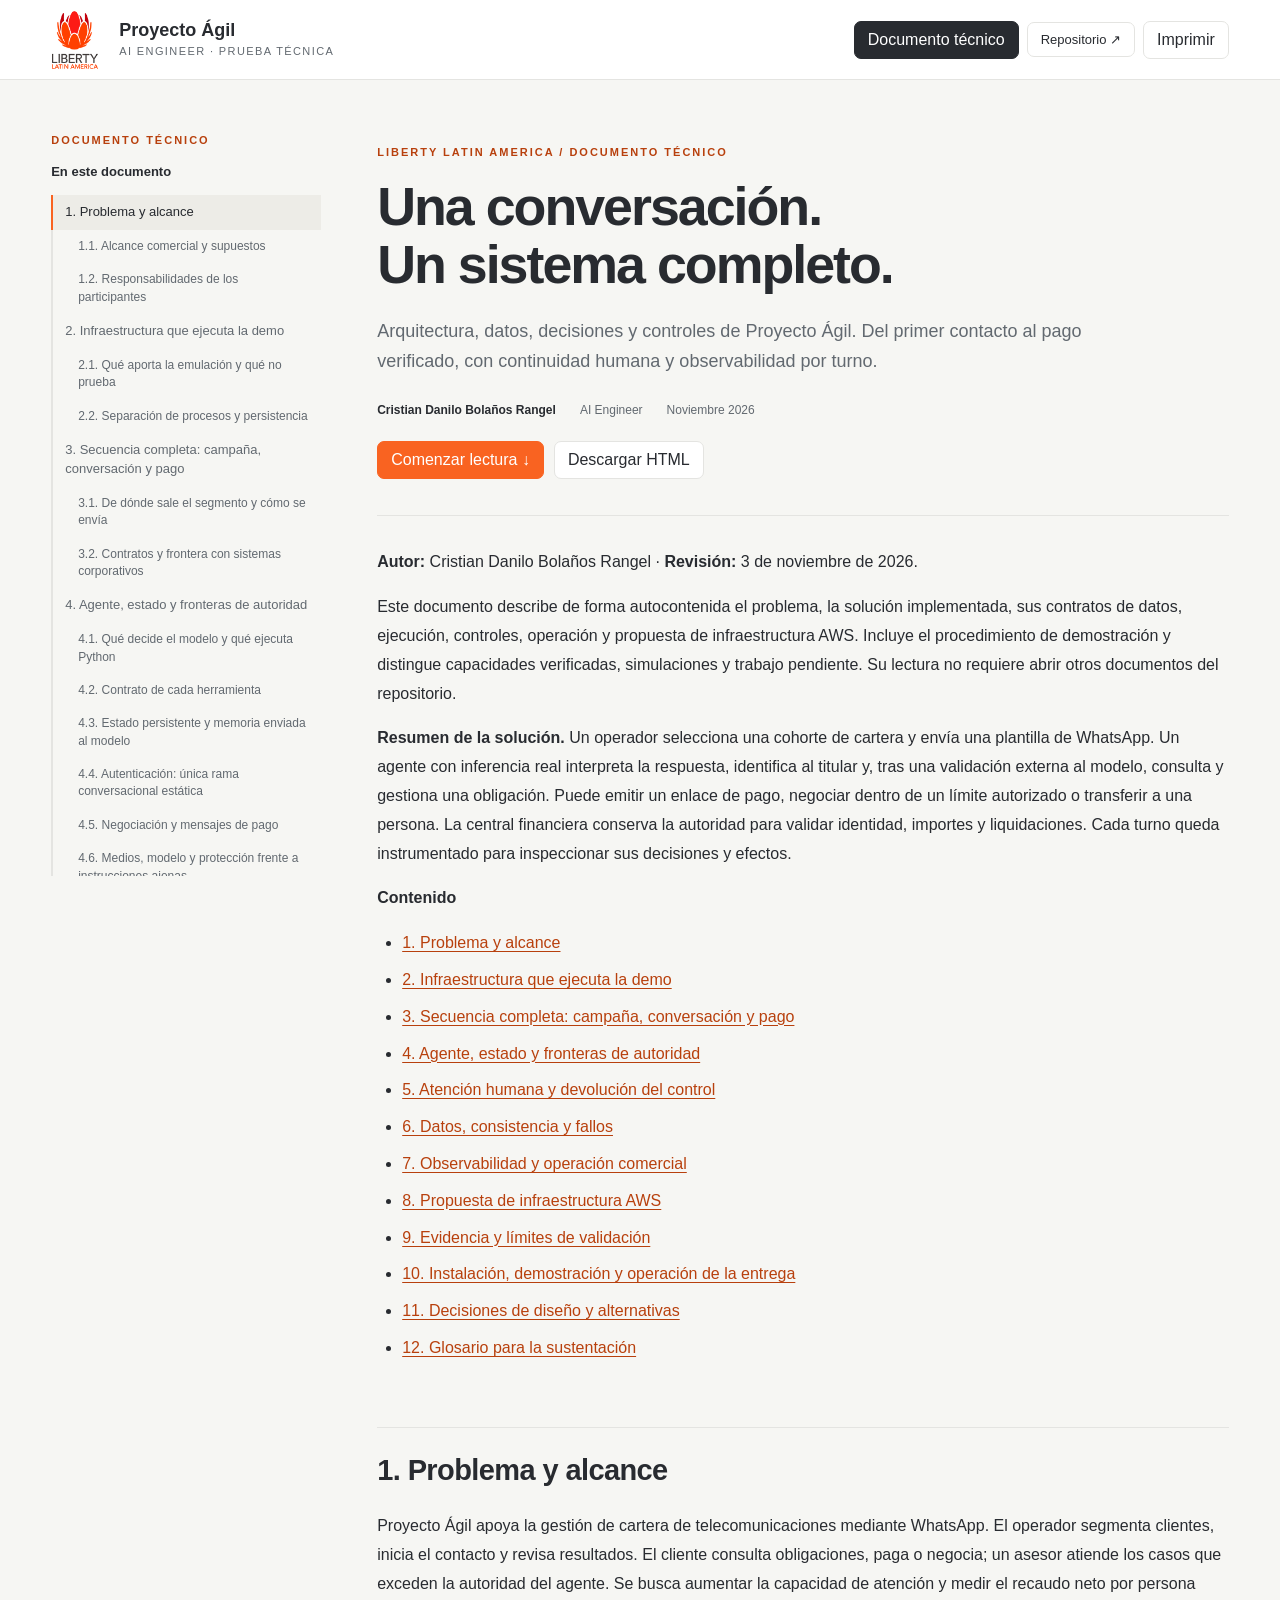
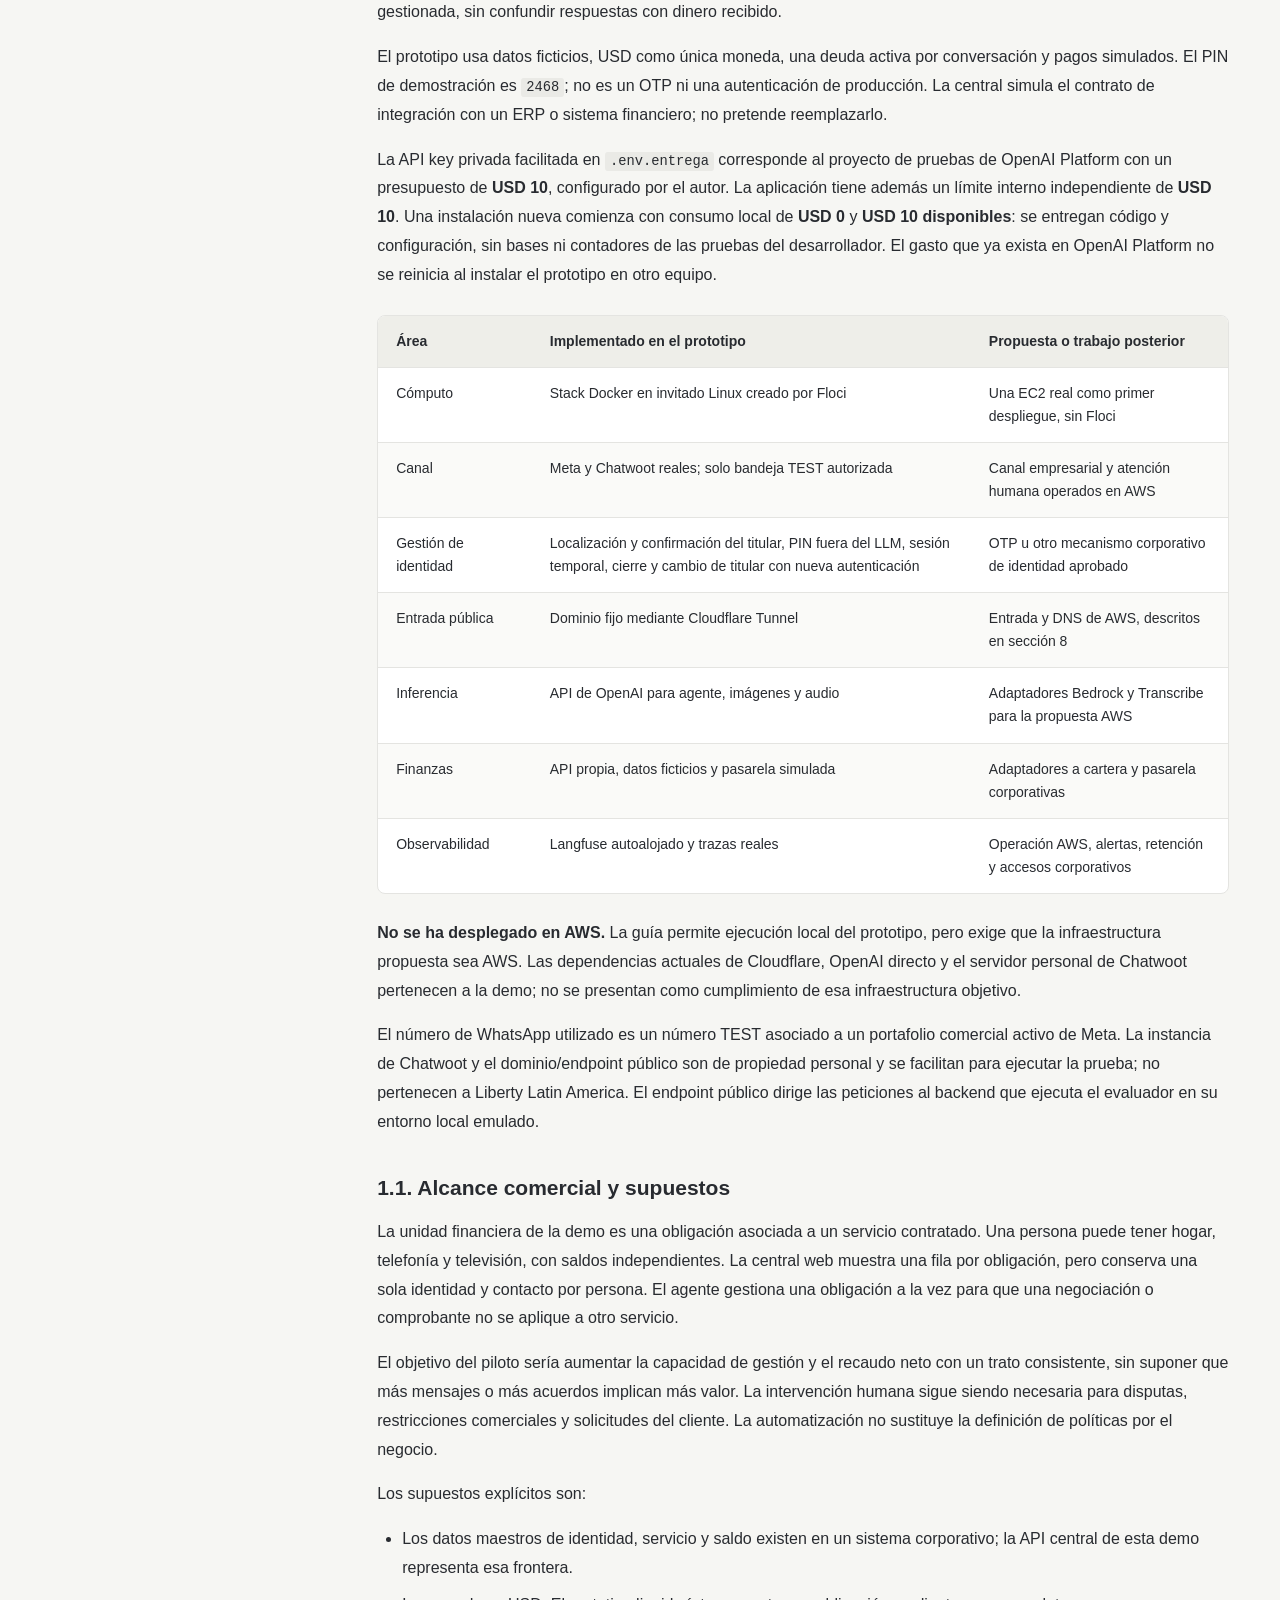
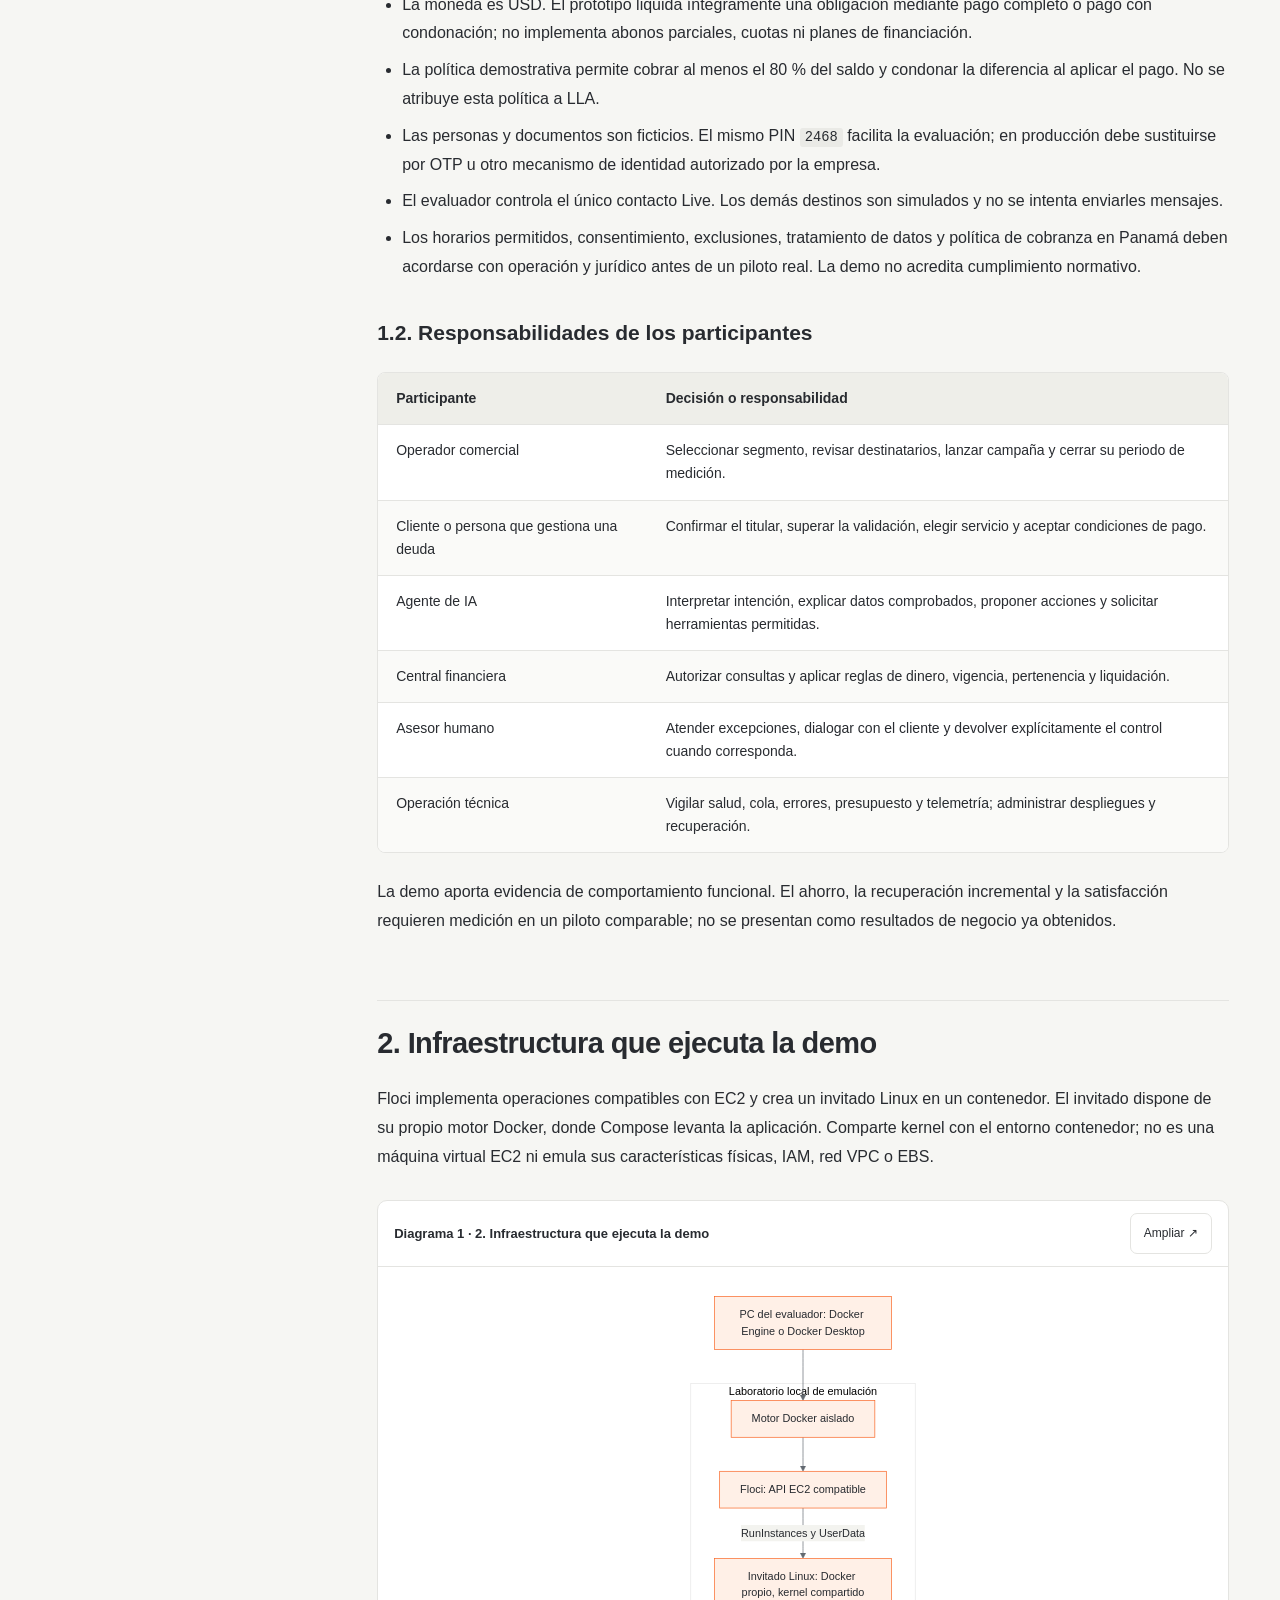
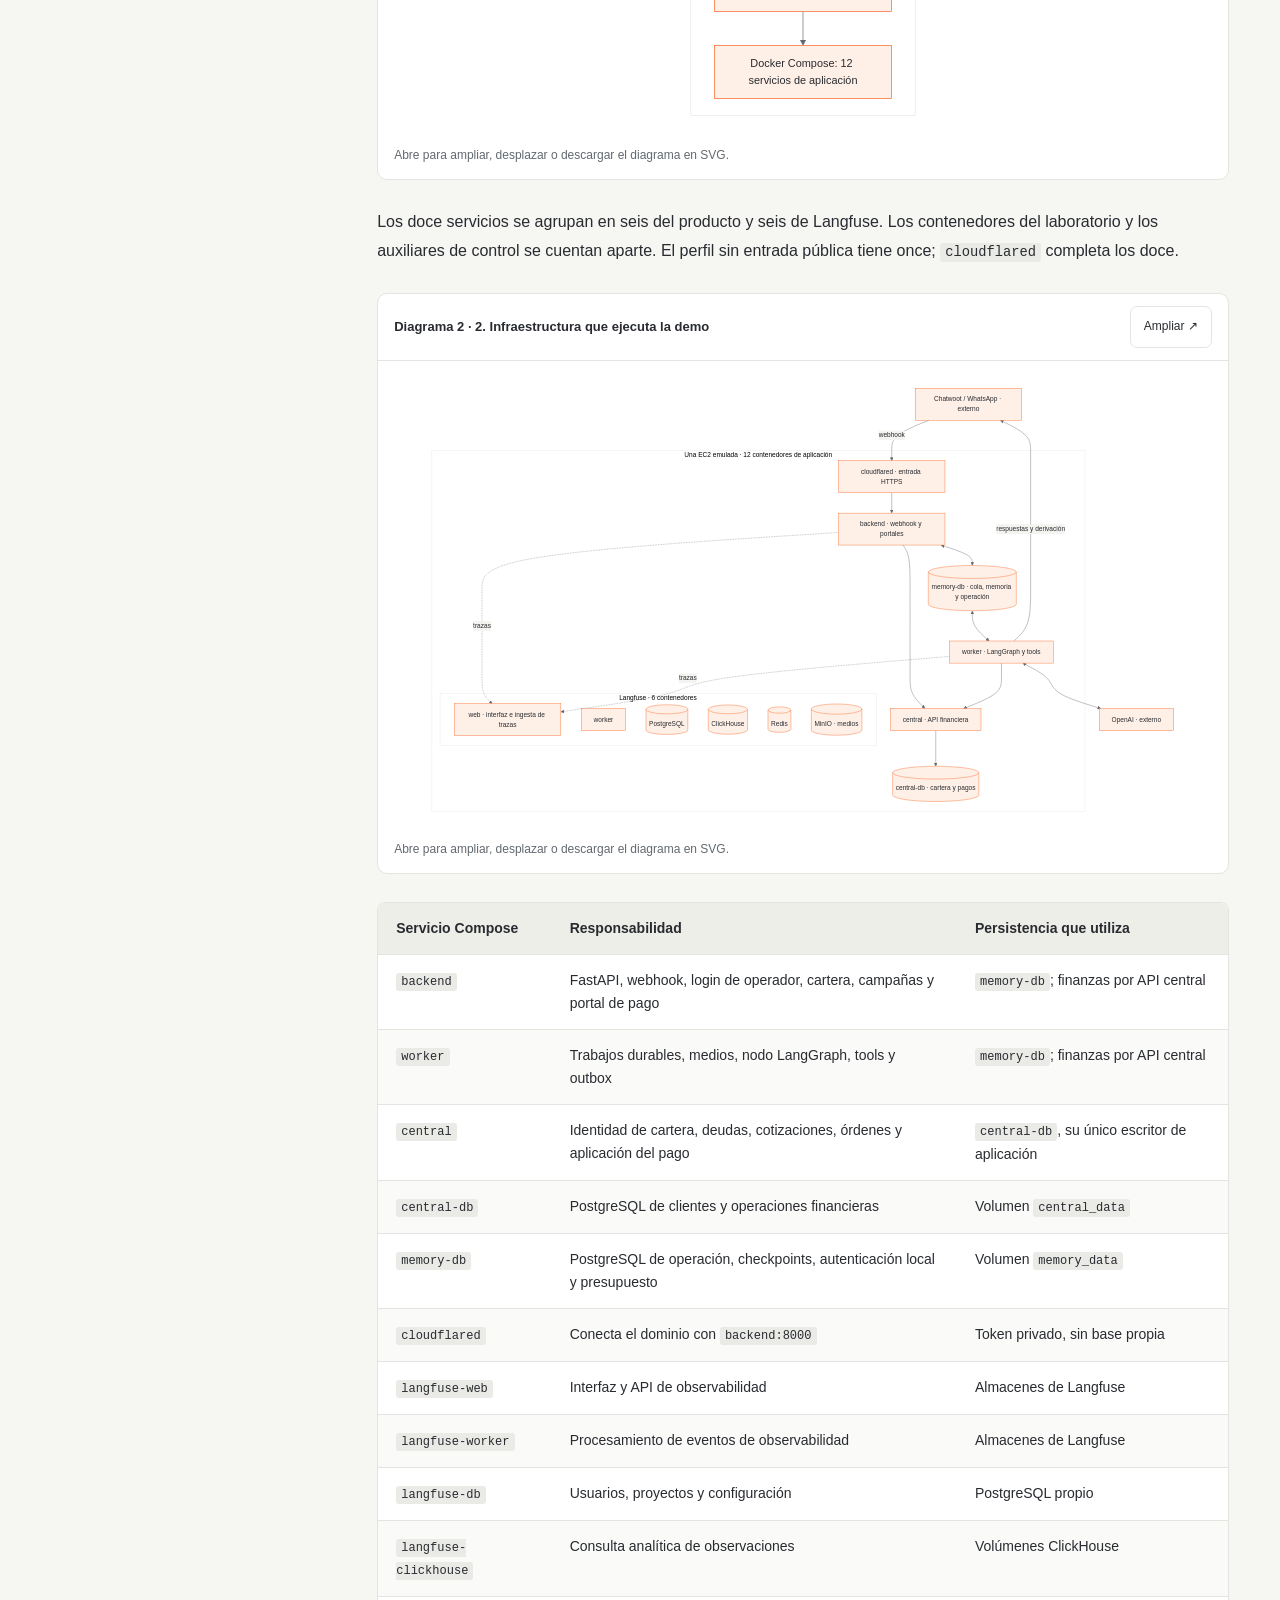
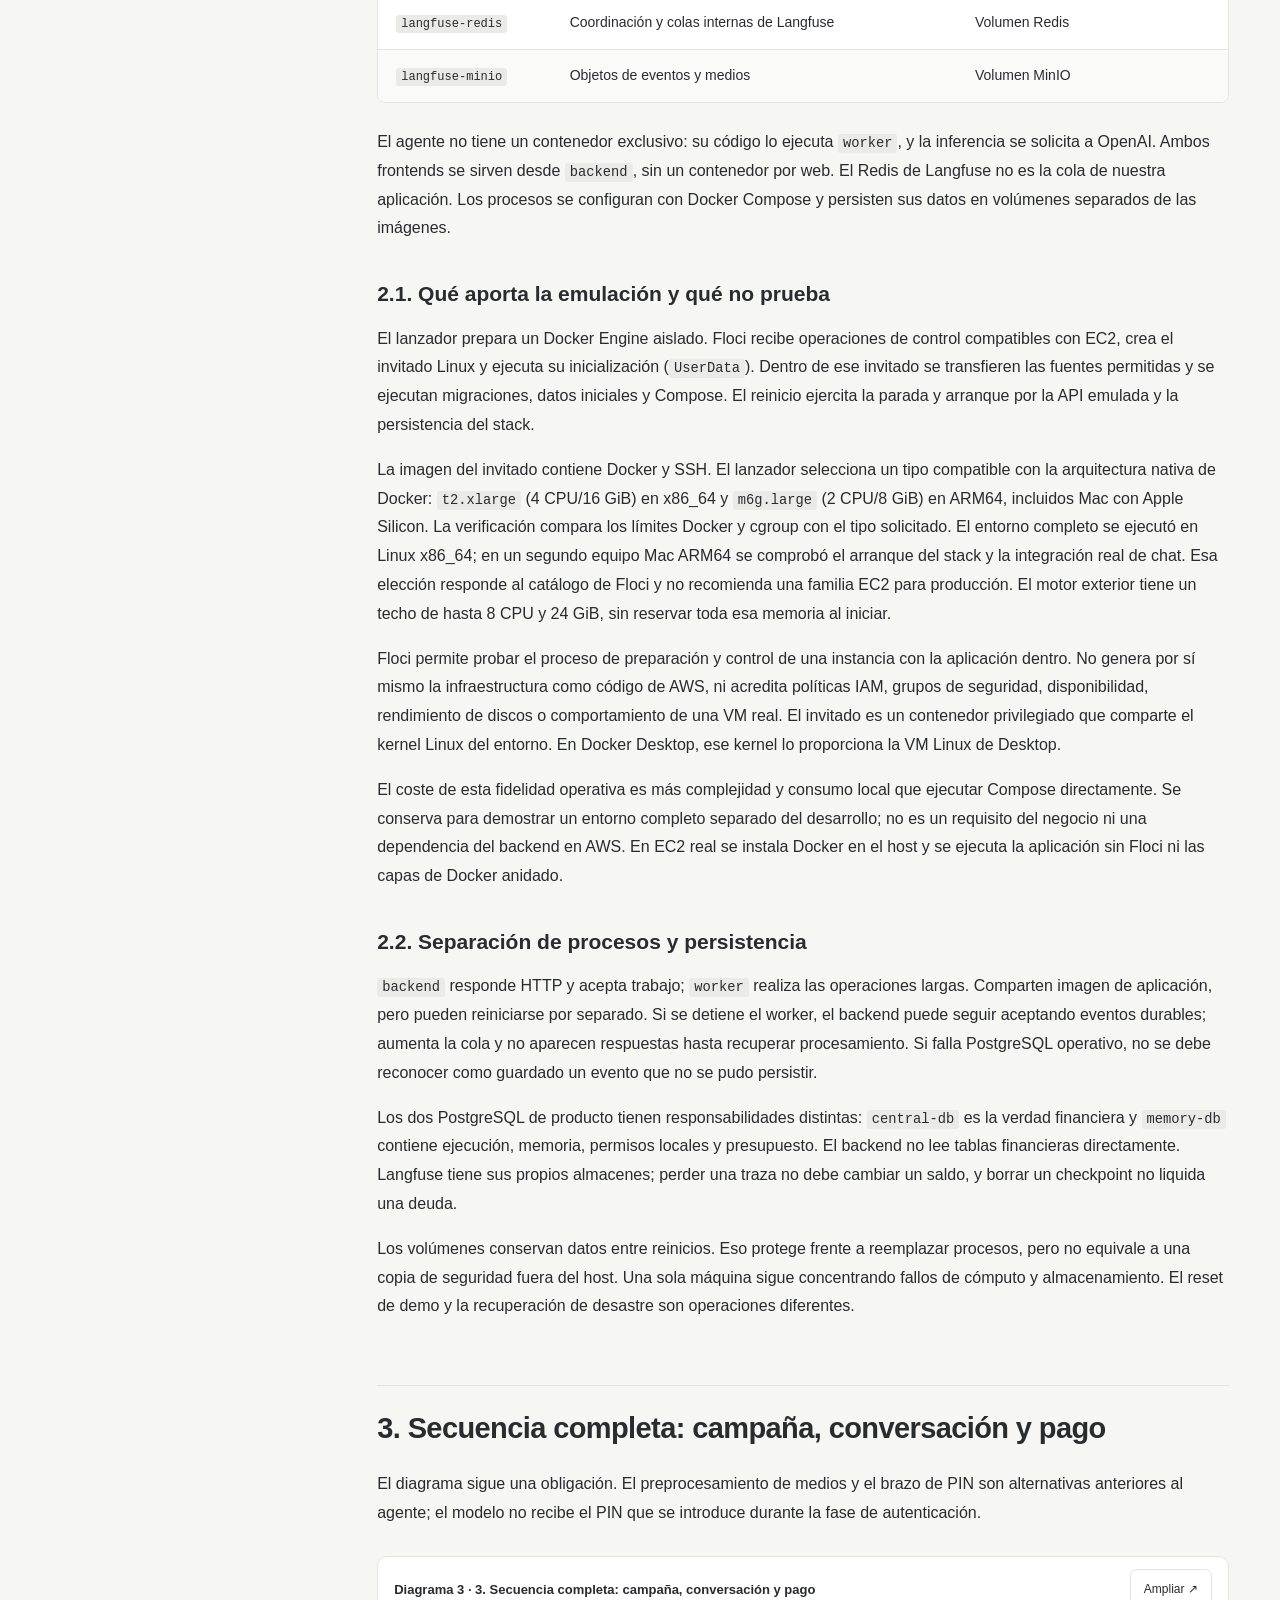
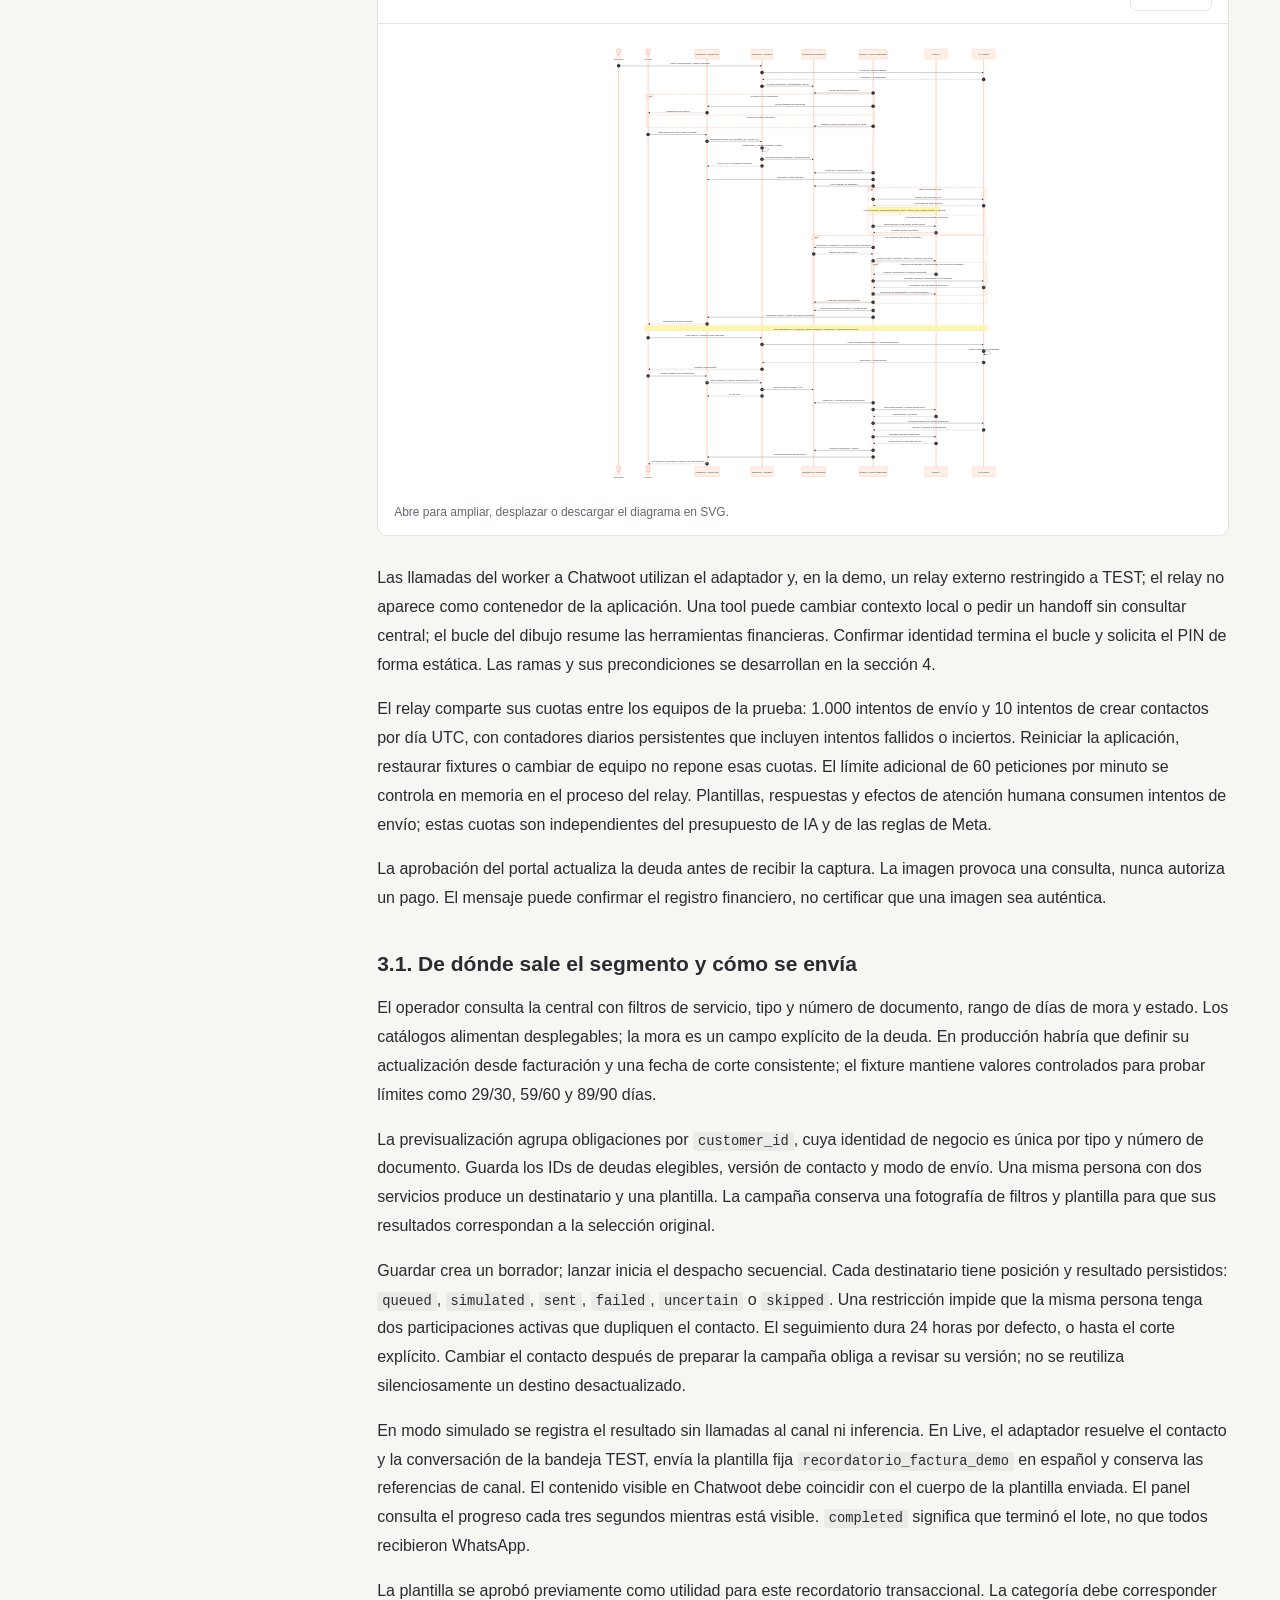
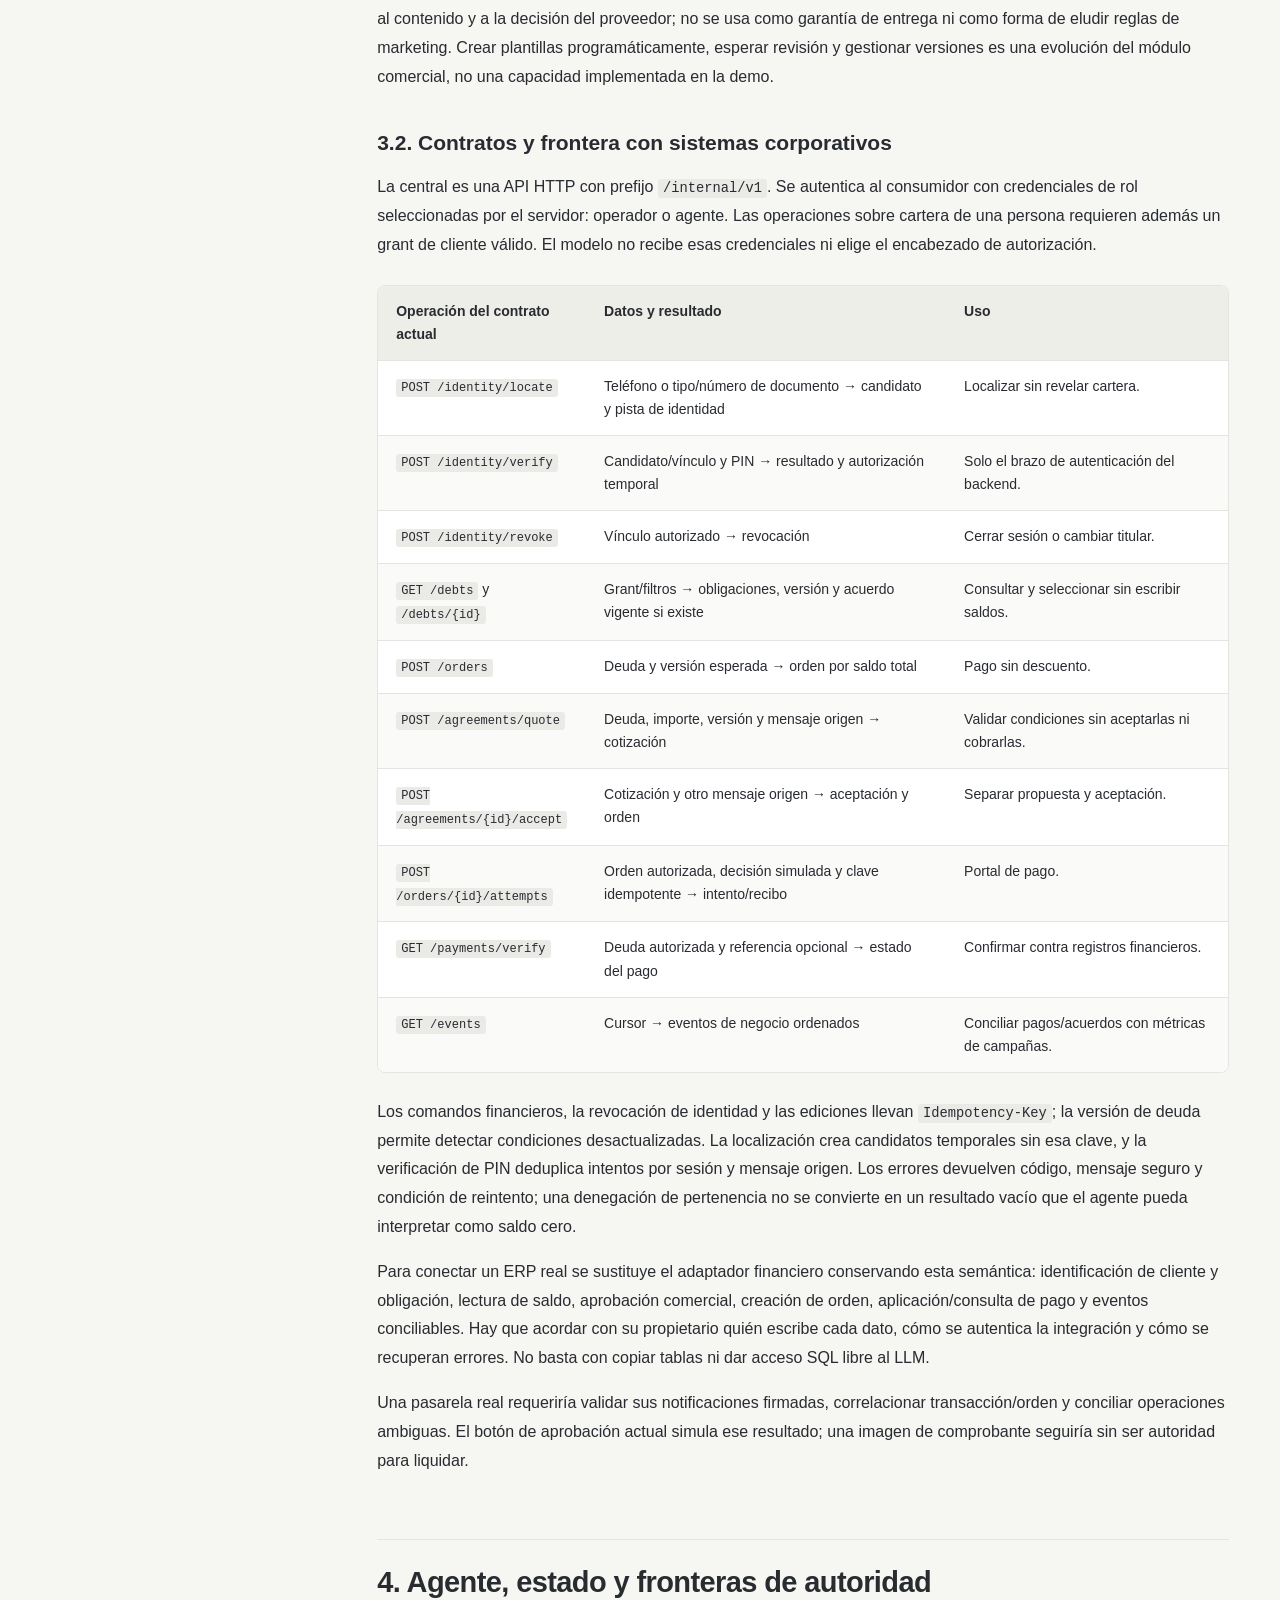
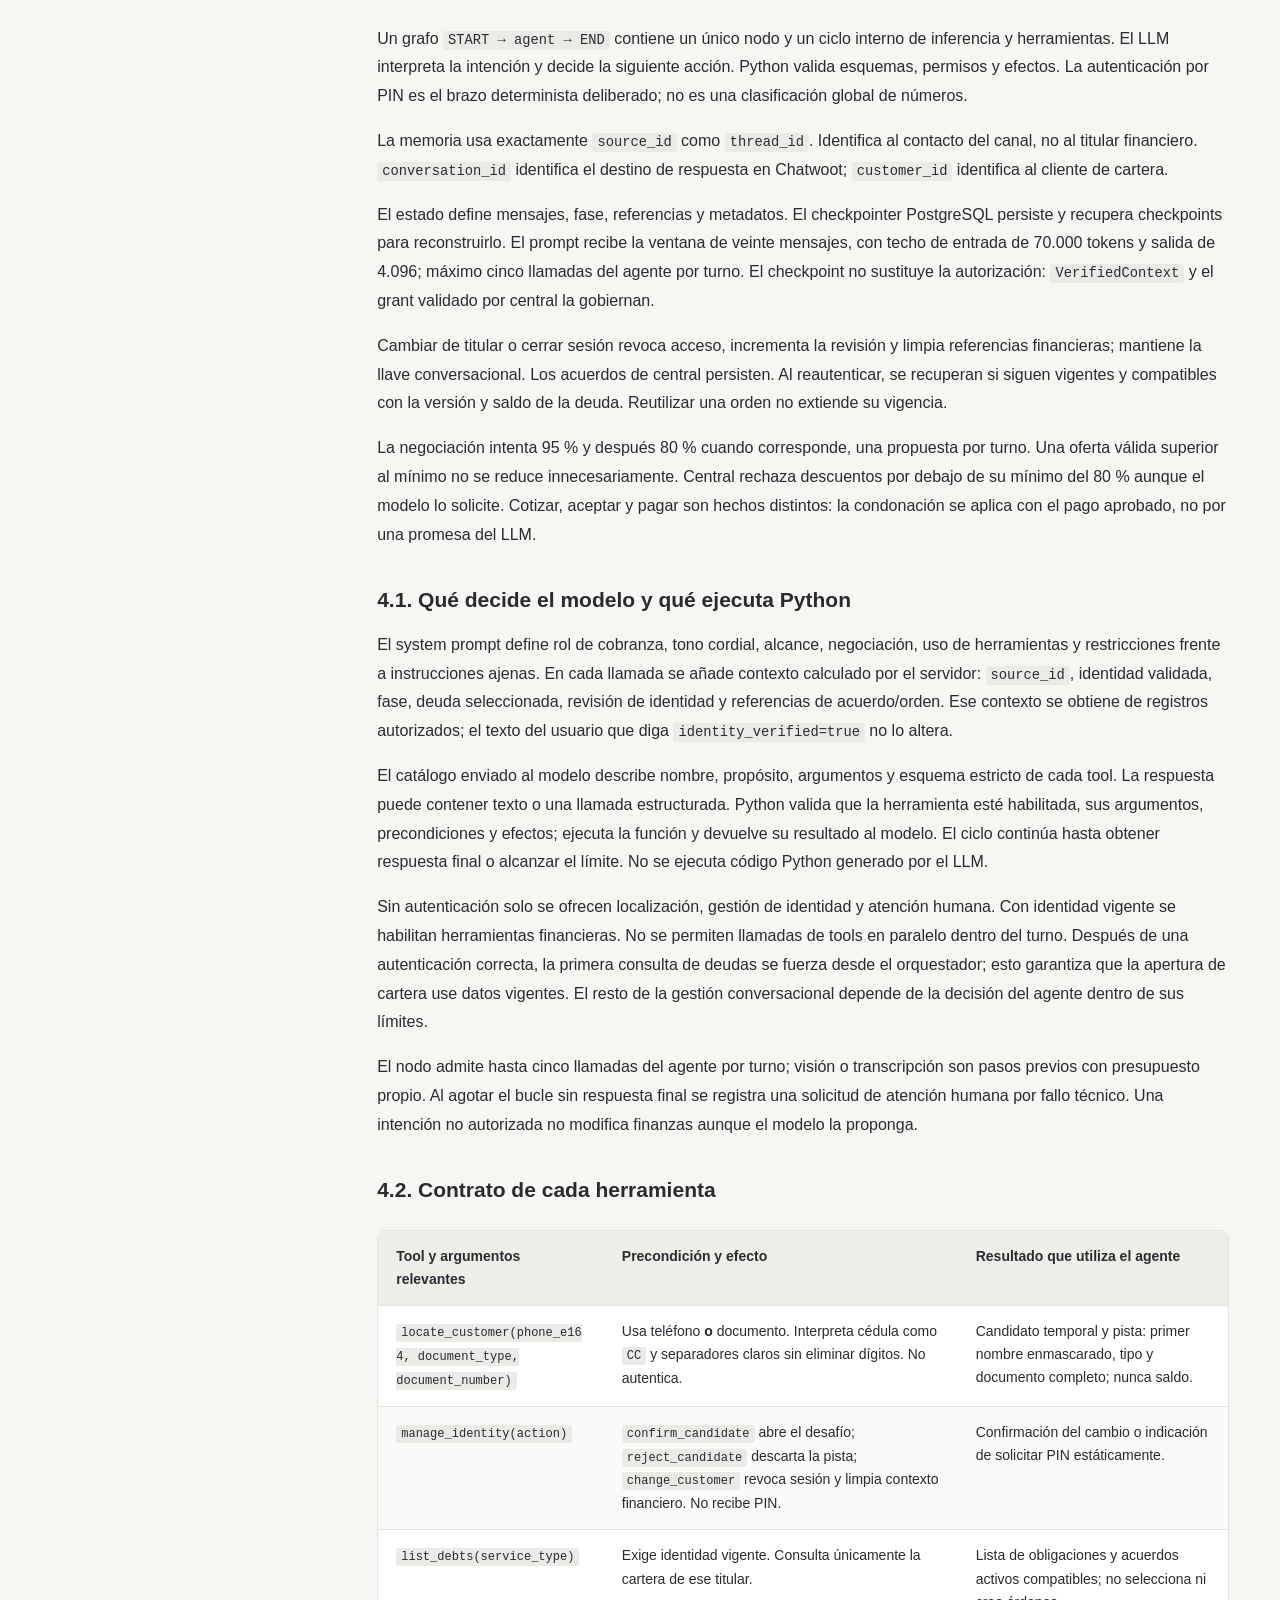
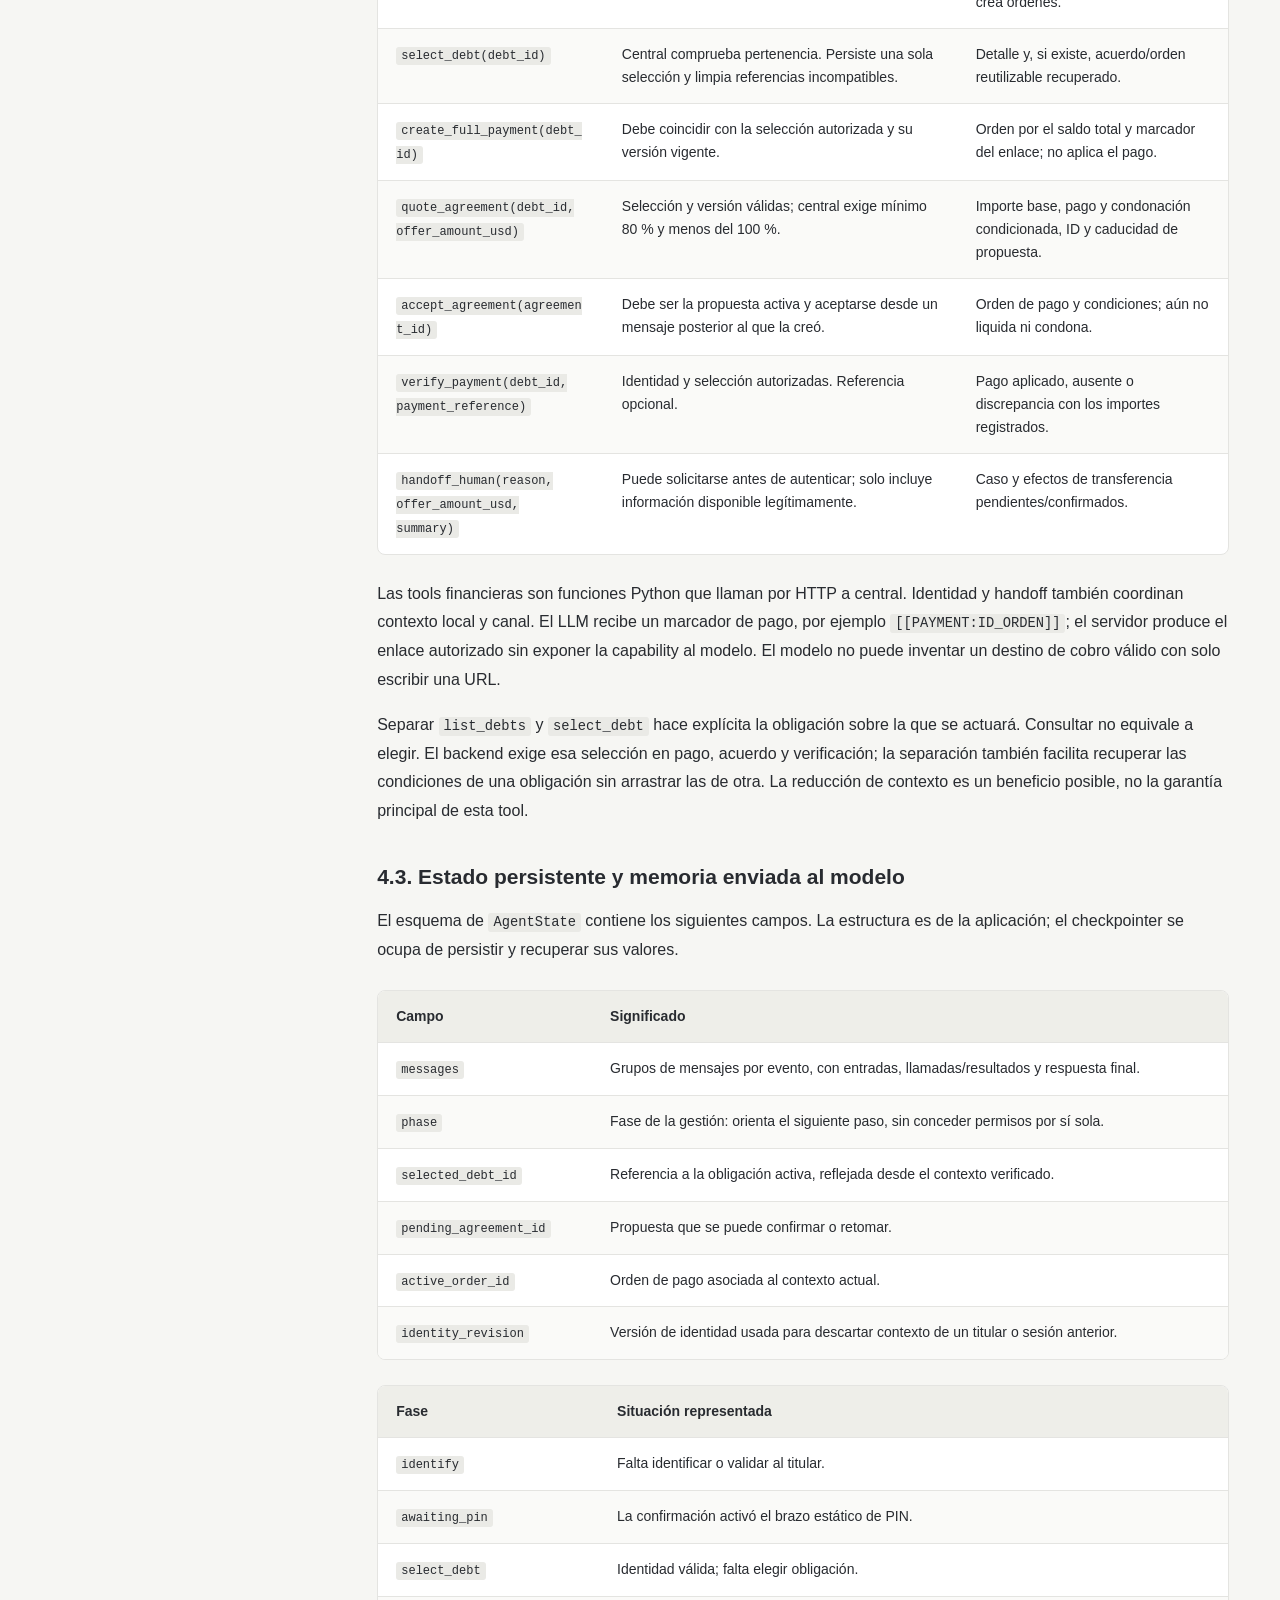
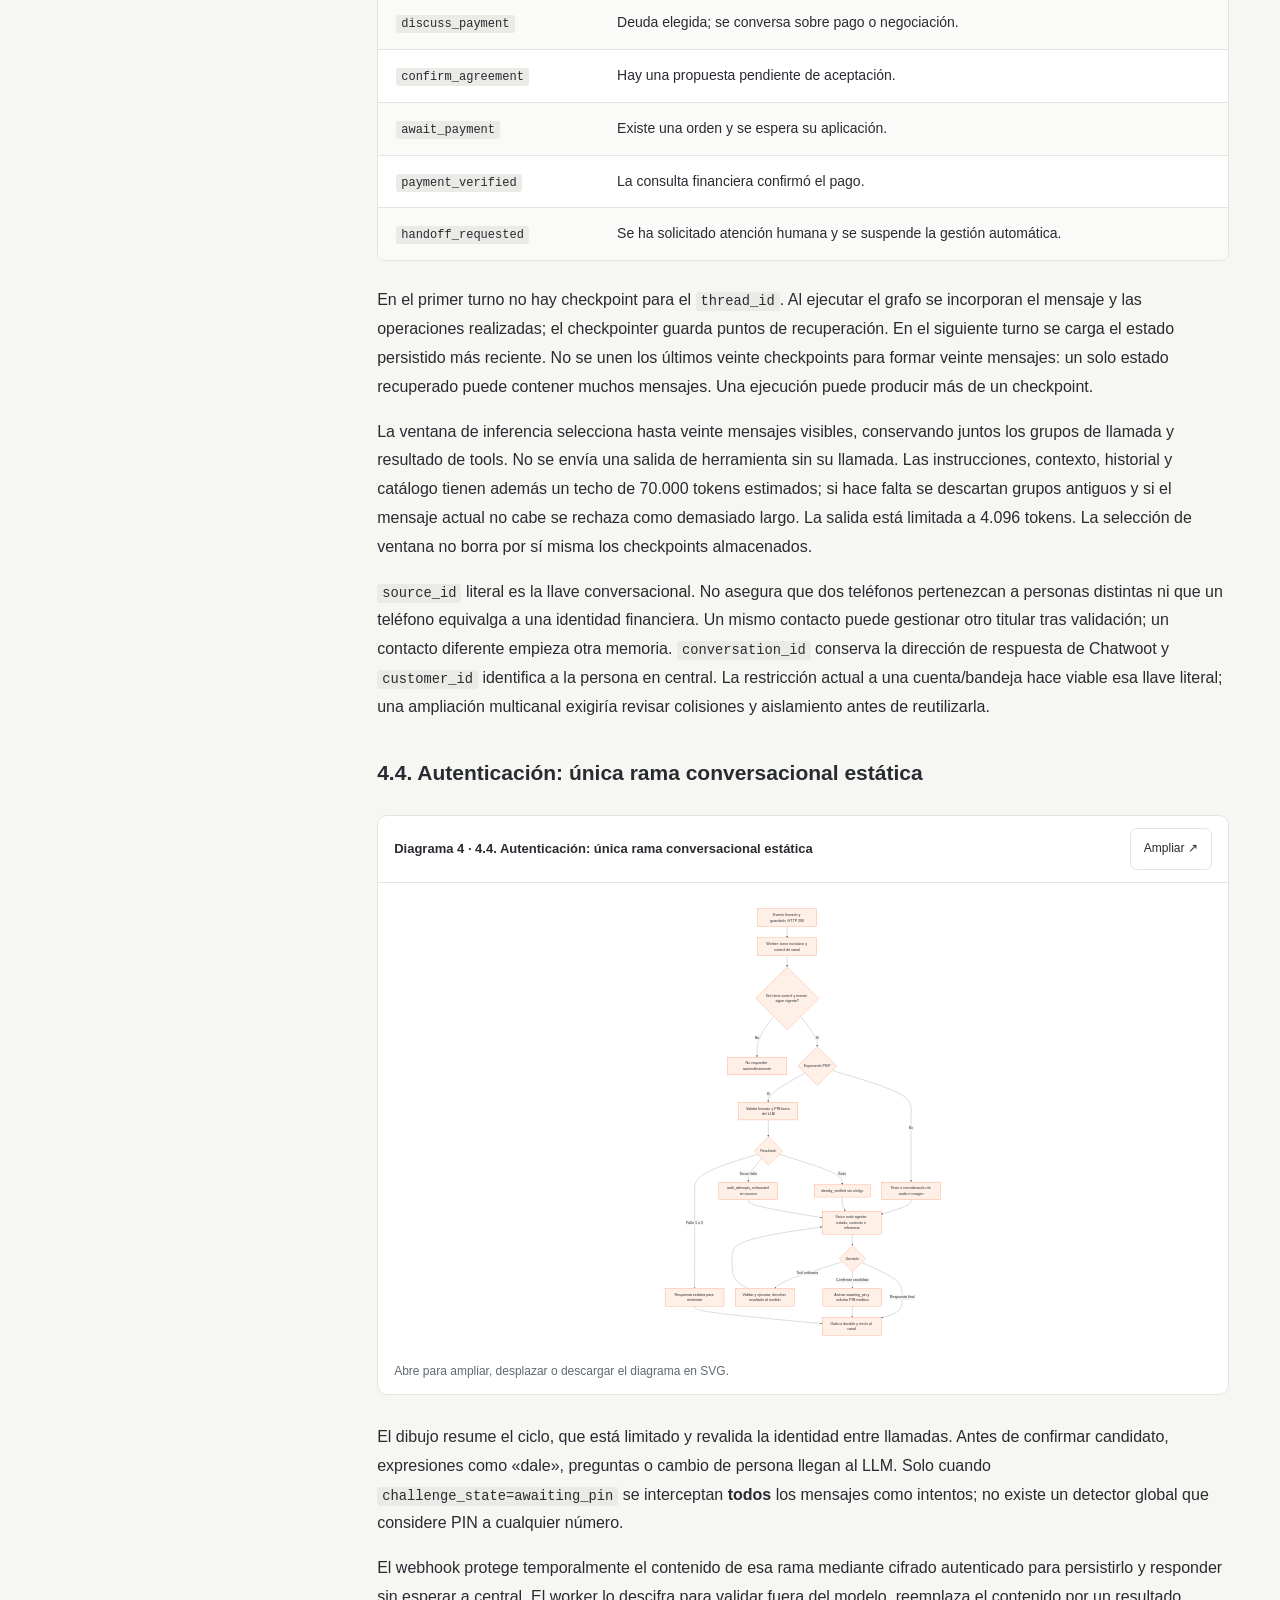
==== commit c598f5ef: "docs: highlight identity lifecycle in solution capabilities" ====
--- a/docs/site/arquitectura.html
+++ b/docs/site/arquitectura.html
@@ -57,6 +57,11 @@
 <td>Canal</td>
 <td>Meta y Chatwoot reales; solo bandeja TEST autorizada</td>
 <td>Canal empresarial y atención humana operados en AWS</td>
+</tr>
+<tr>
+<td>Gestión de identidad</td>
+<td>Localización y confirmación del titular, PIN fuera del LLM, sesión temporal, cierre y cambio de titular con nueva autenticación</td>
+<td>OTP u otro mecanismo corporativo de identidad aprobado</td>
 </tr>
 <tr>
 <td>Entrada pública</td>
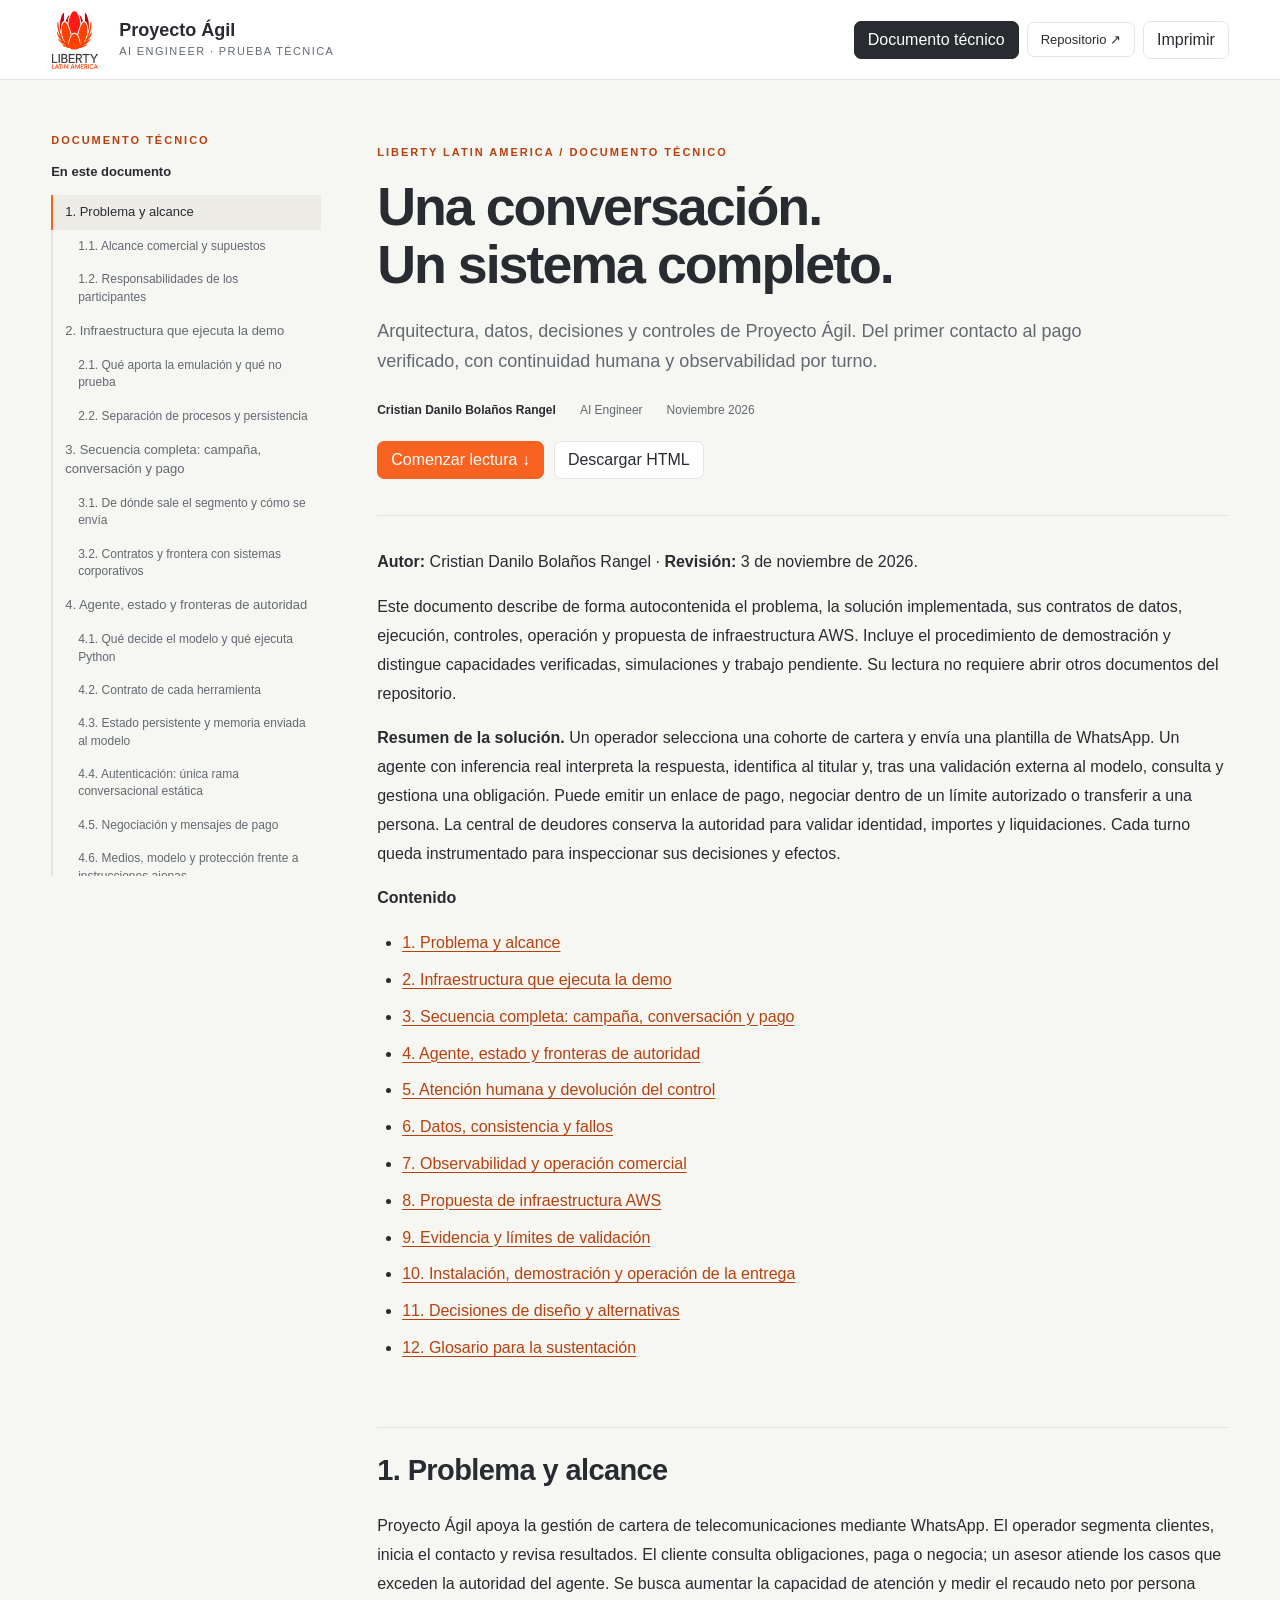
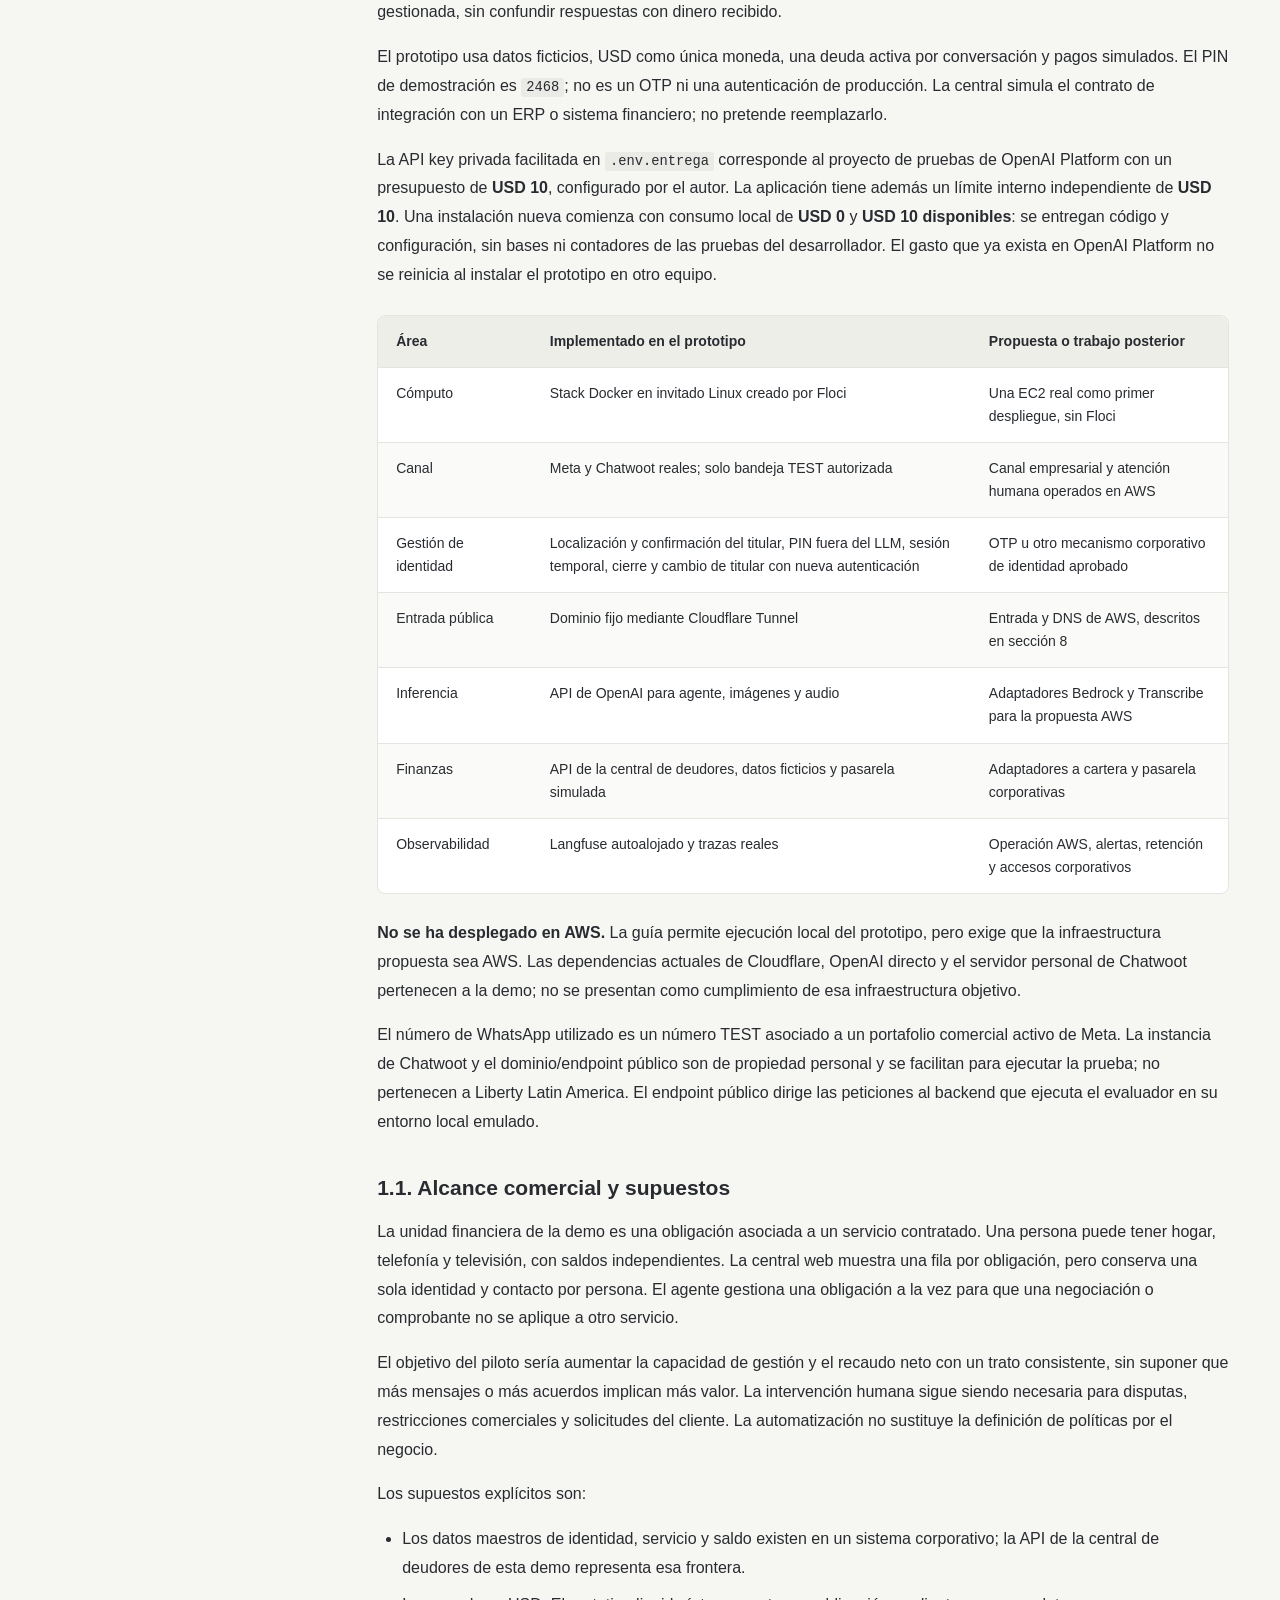
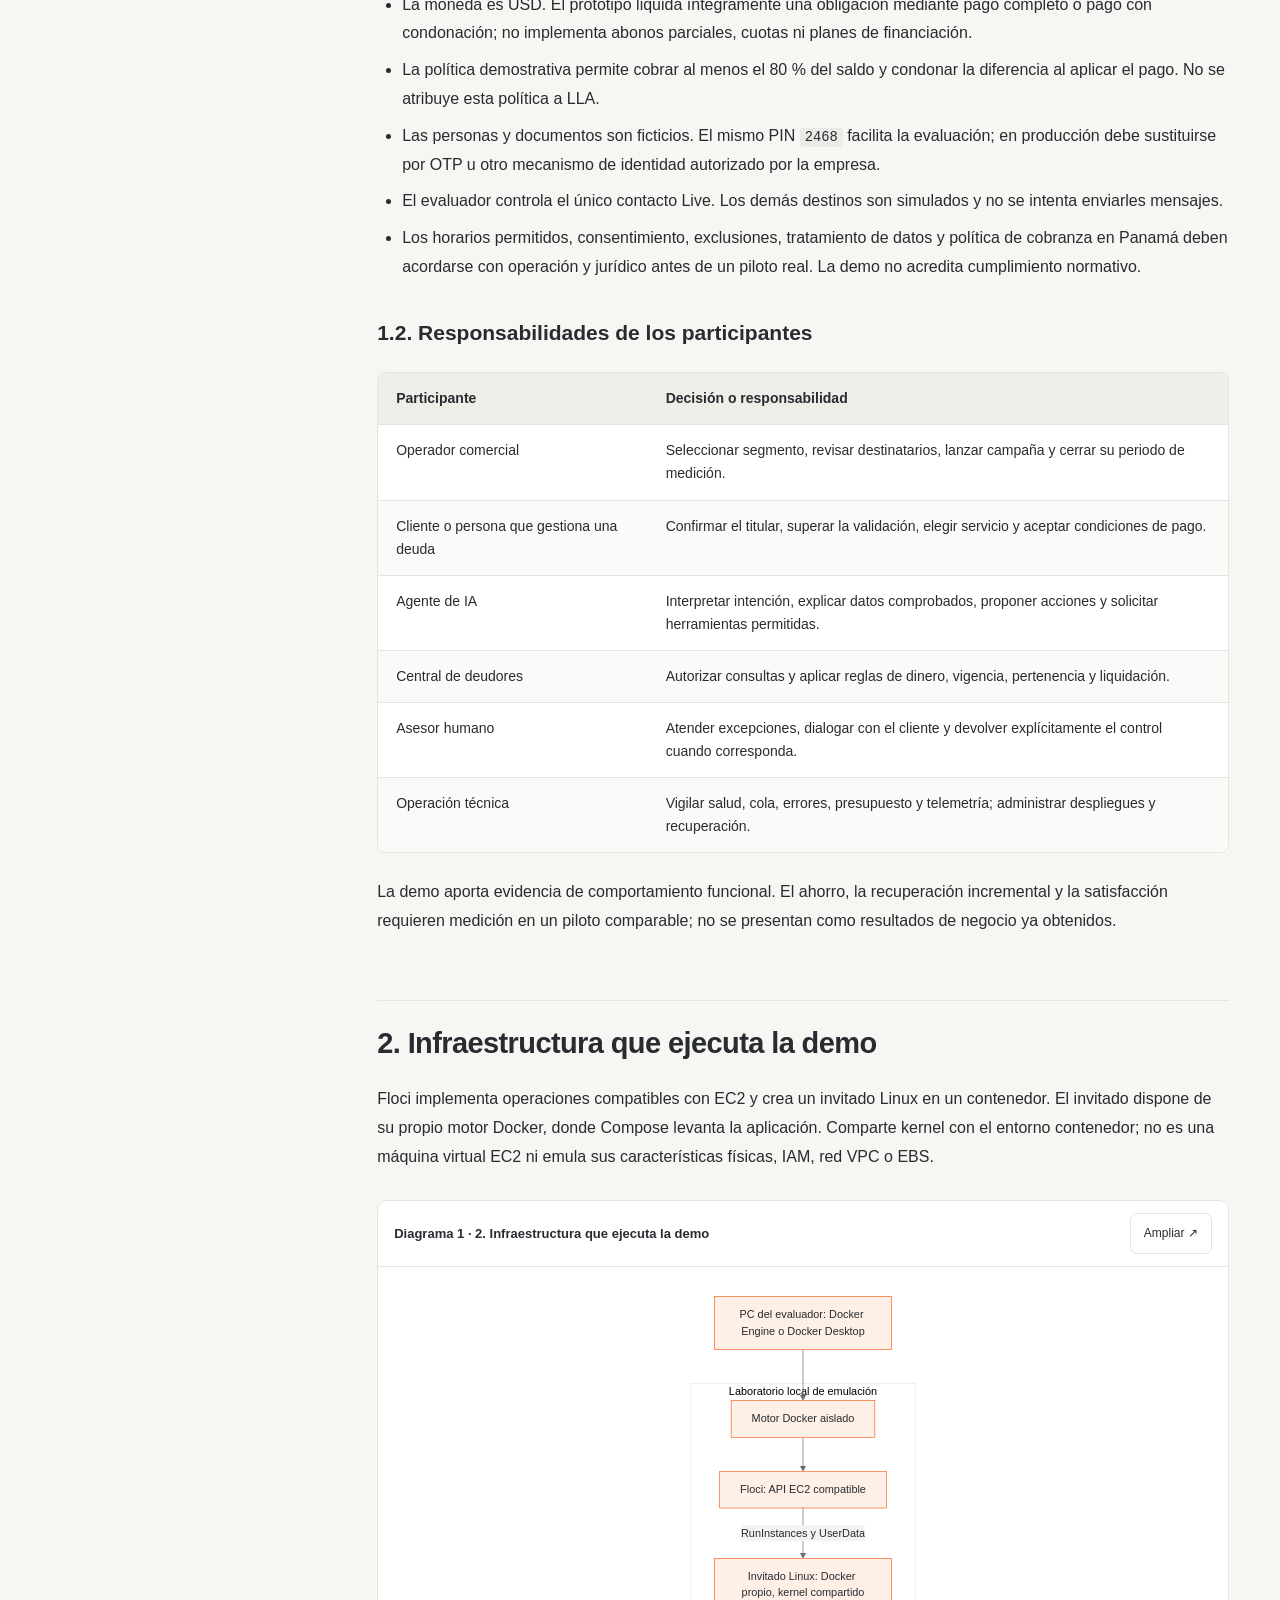
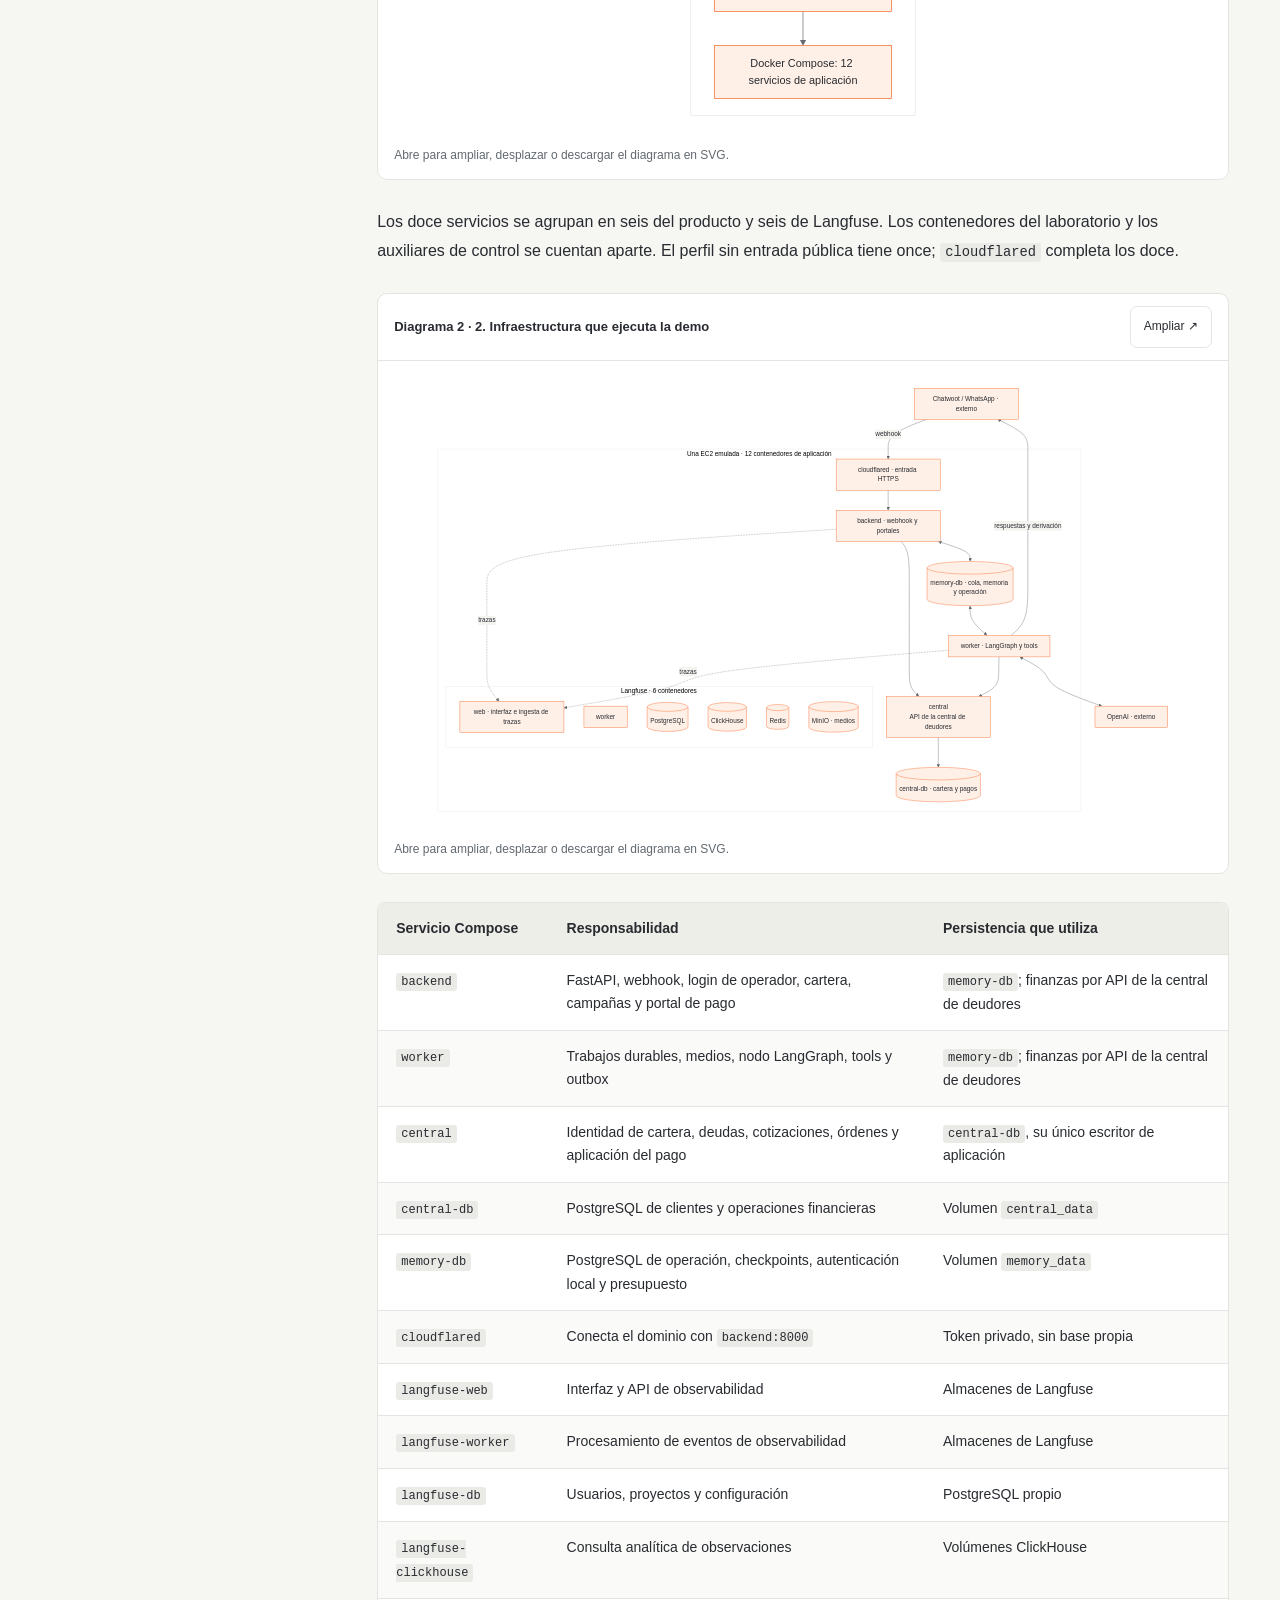
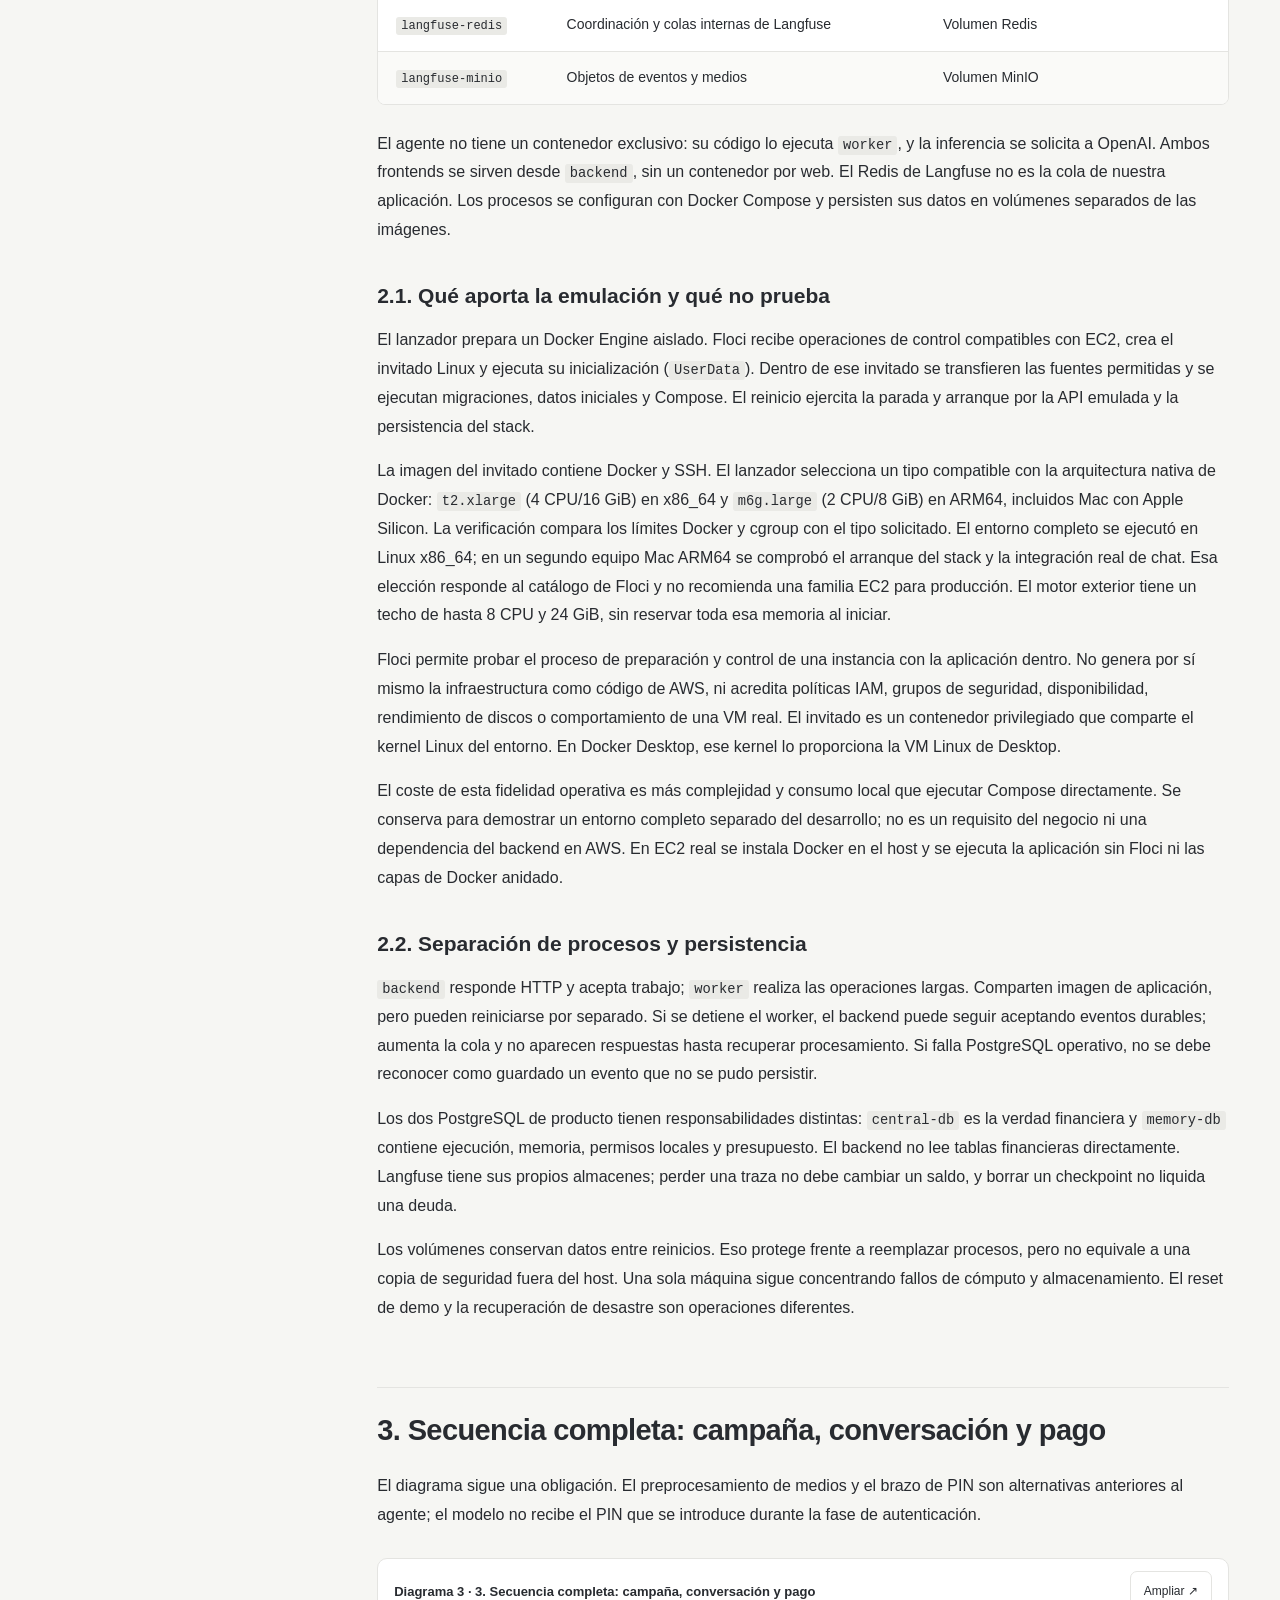
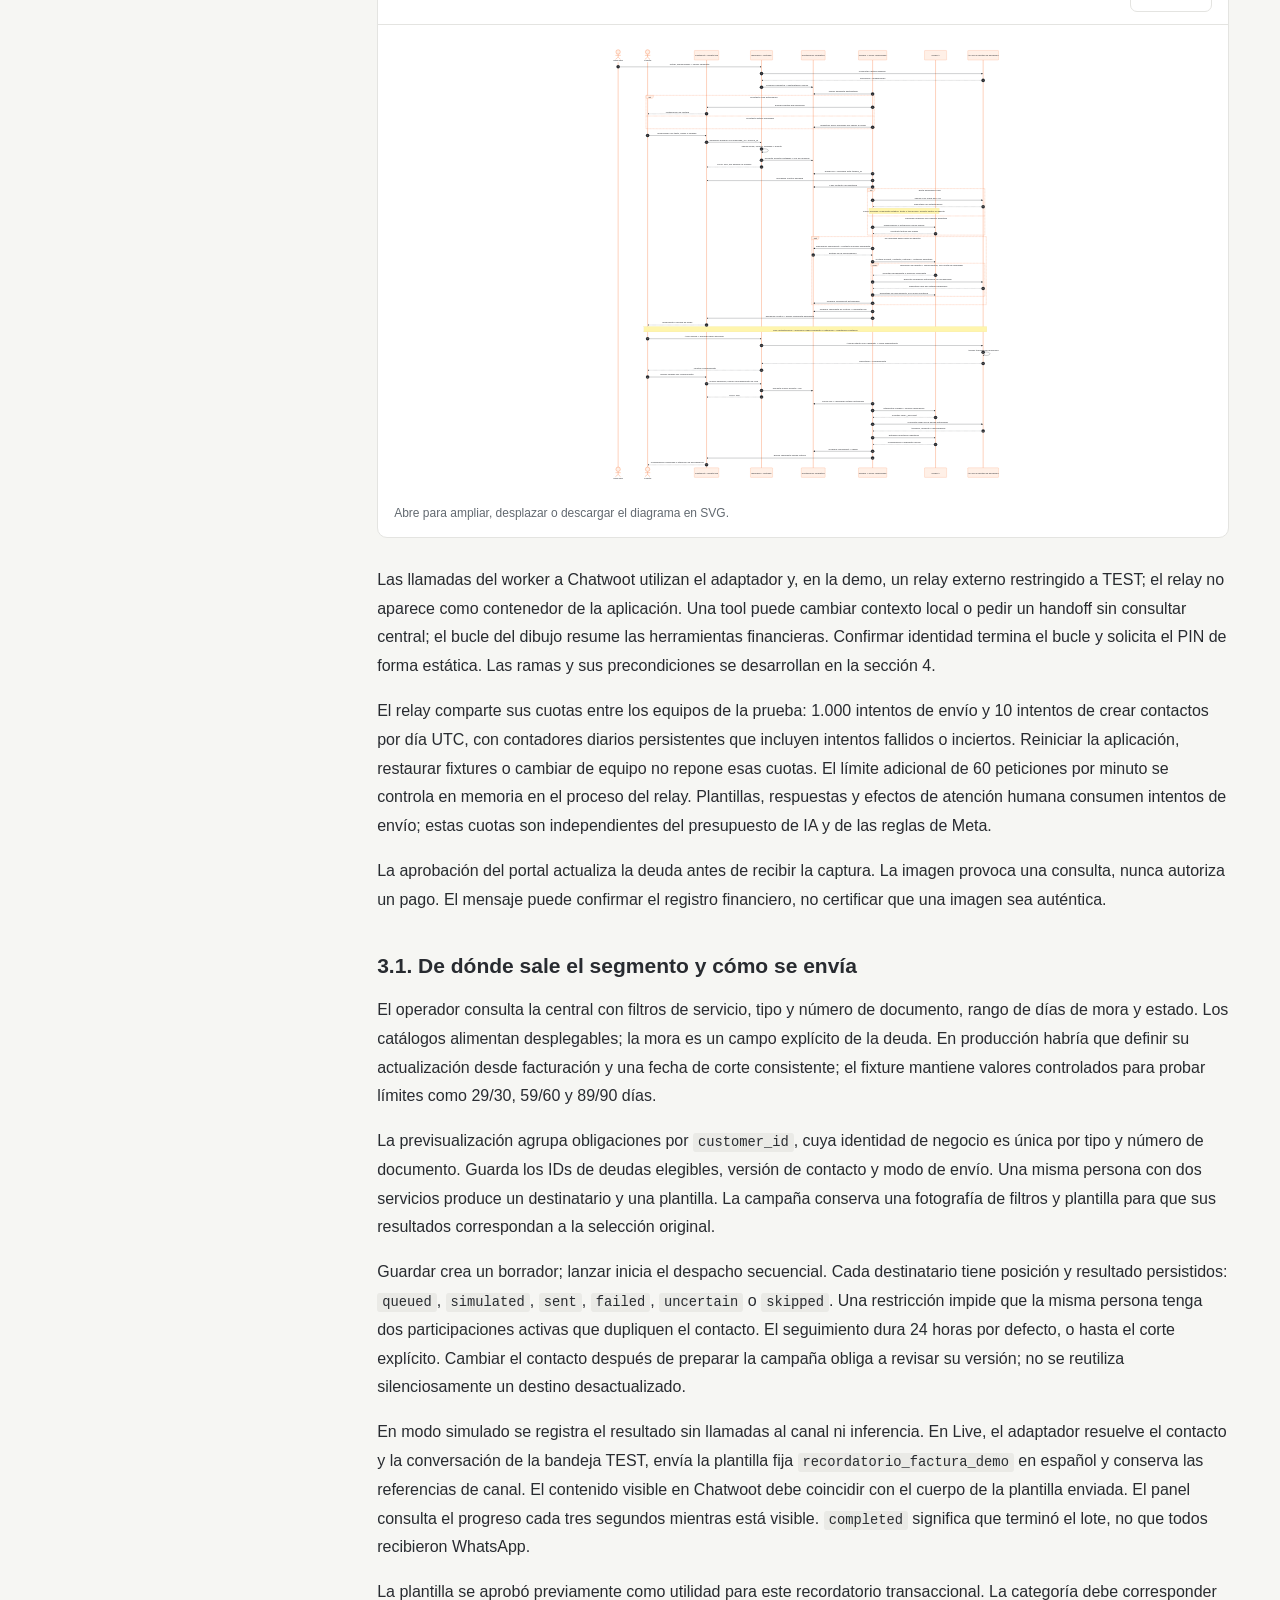
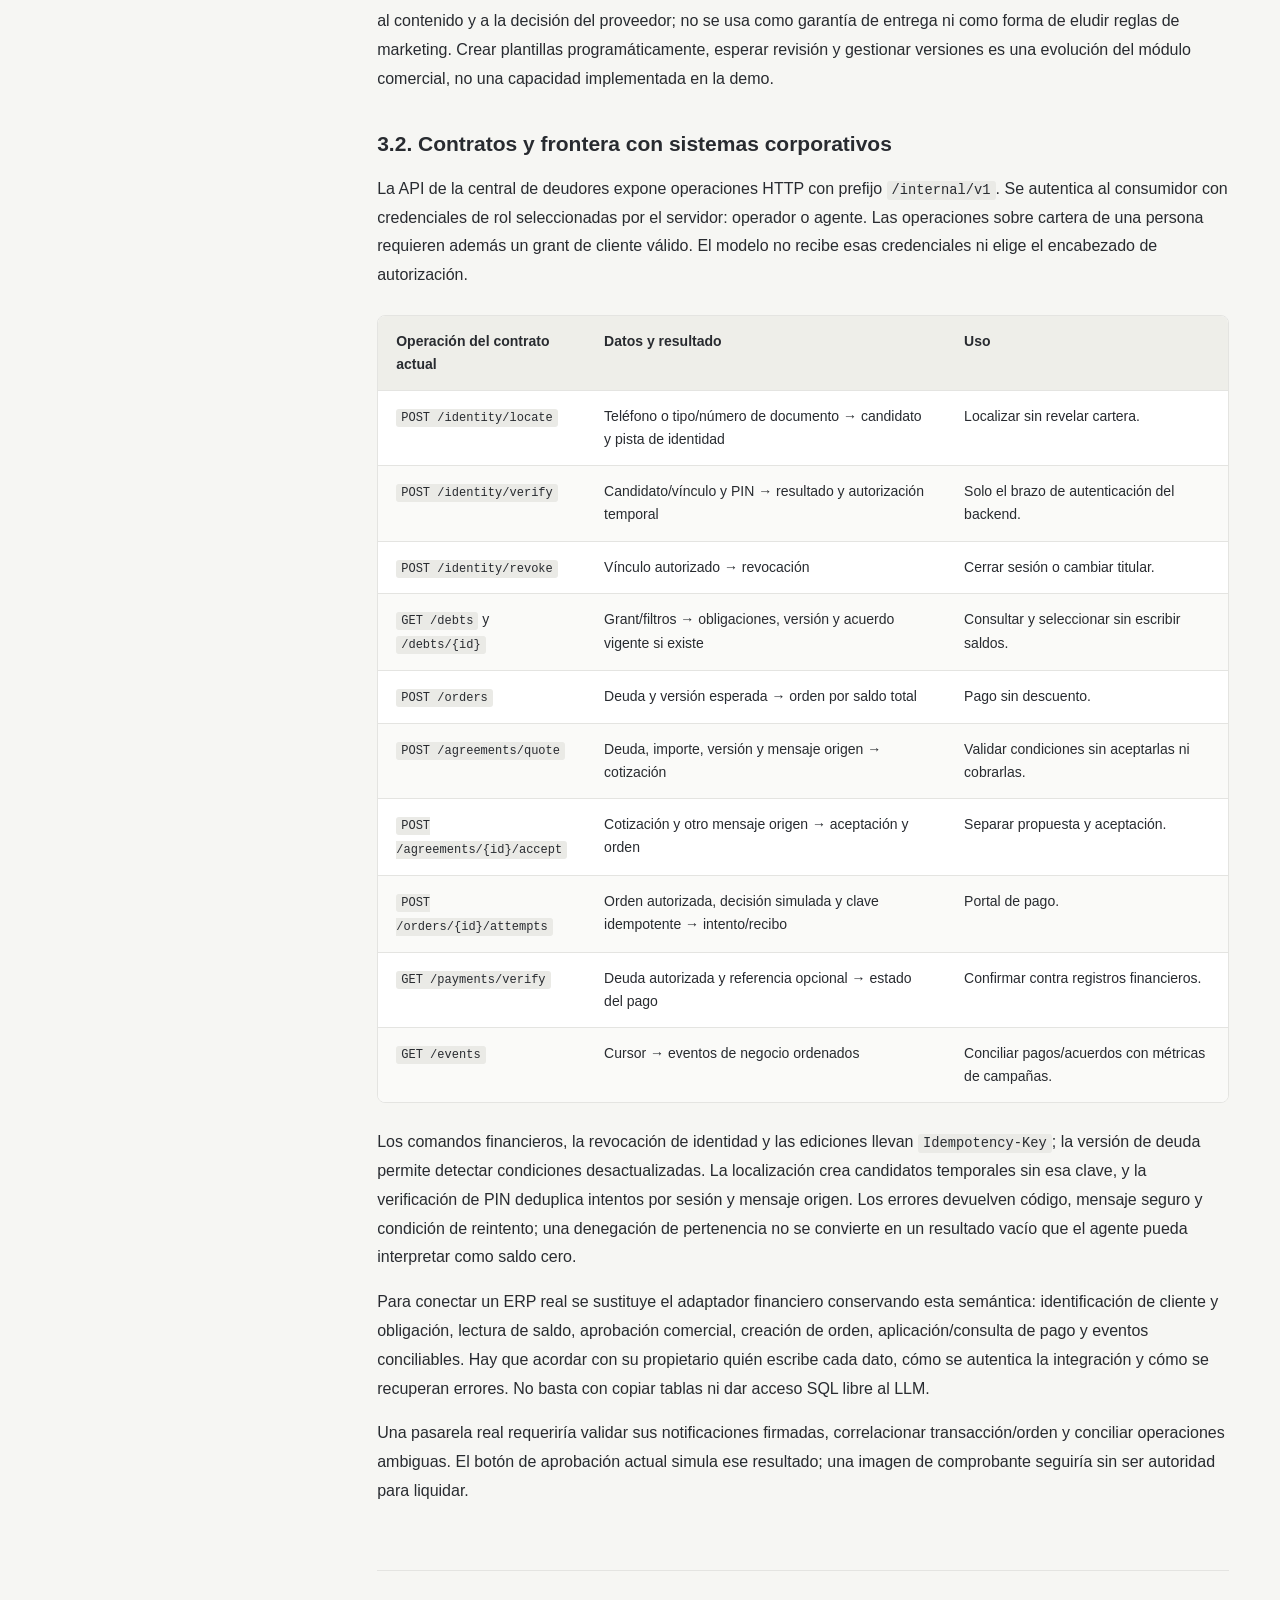
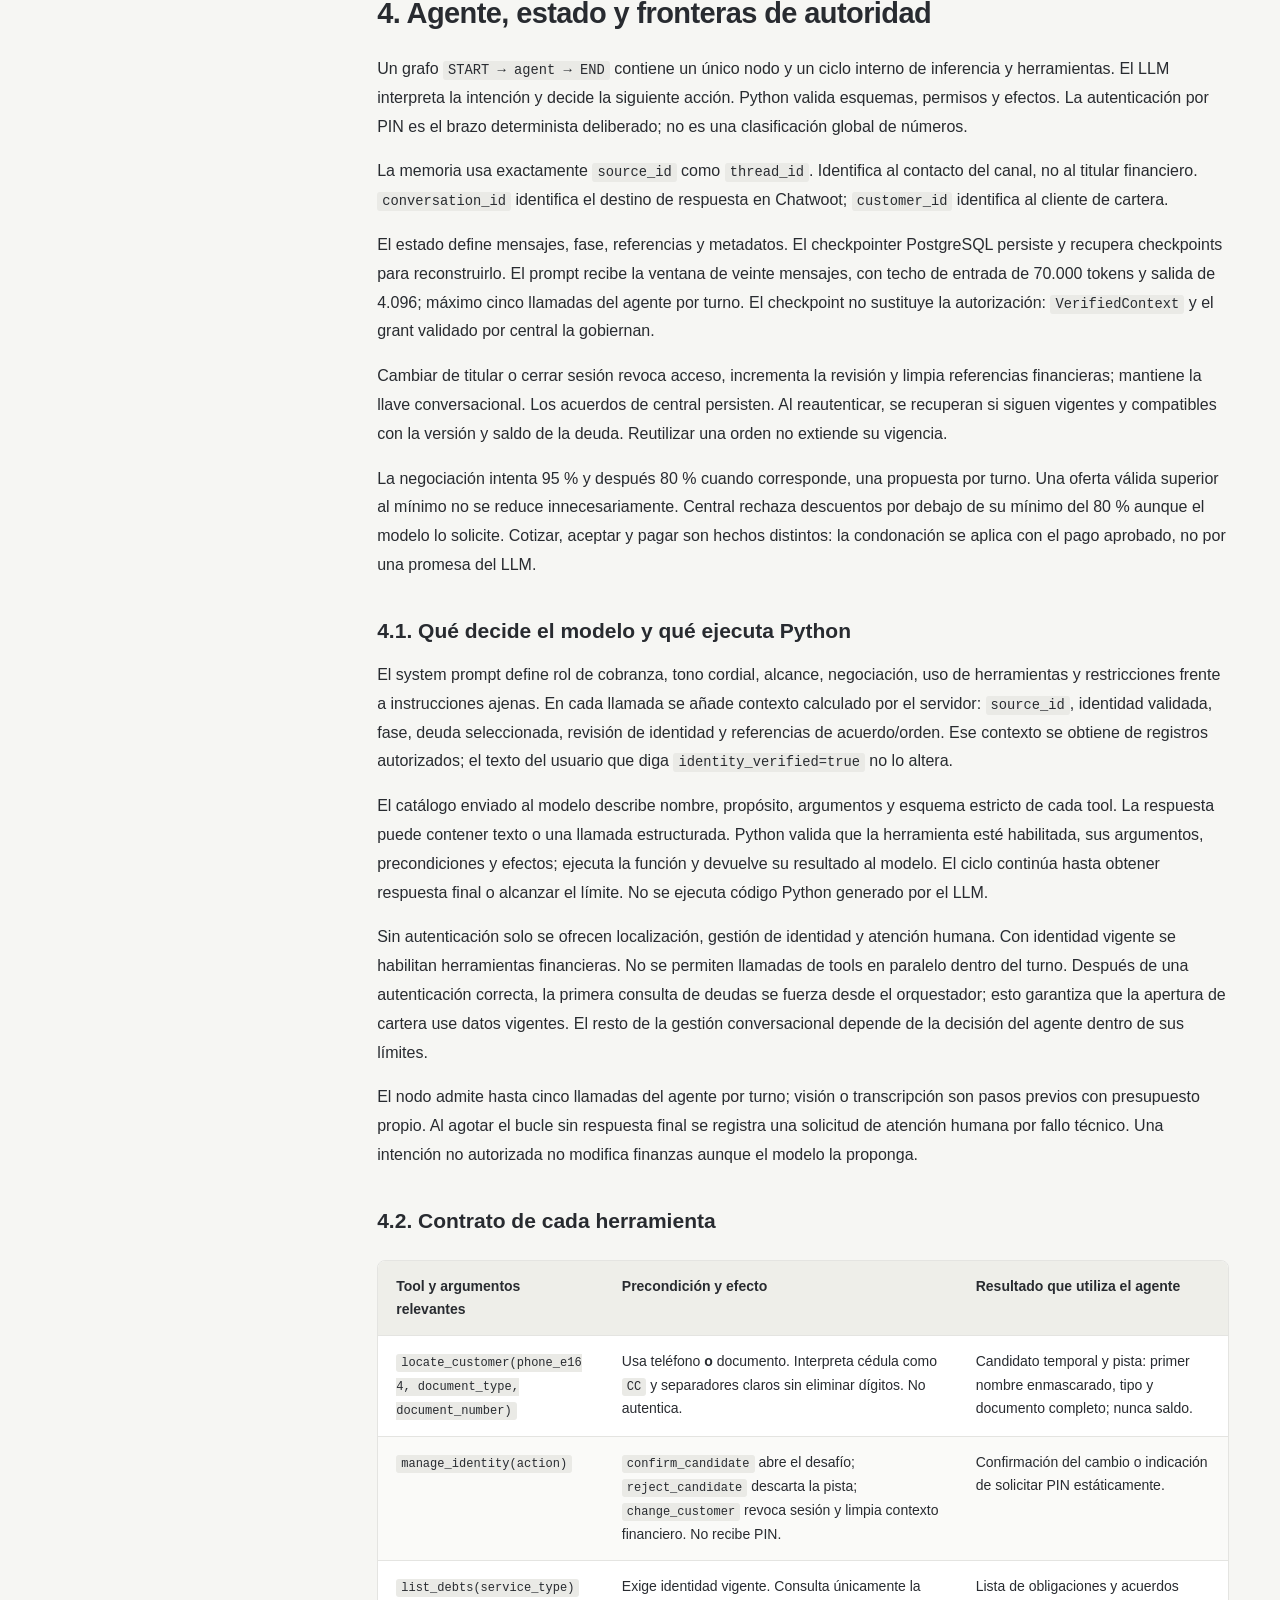
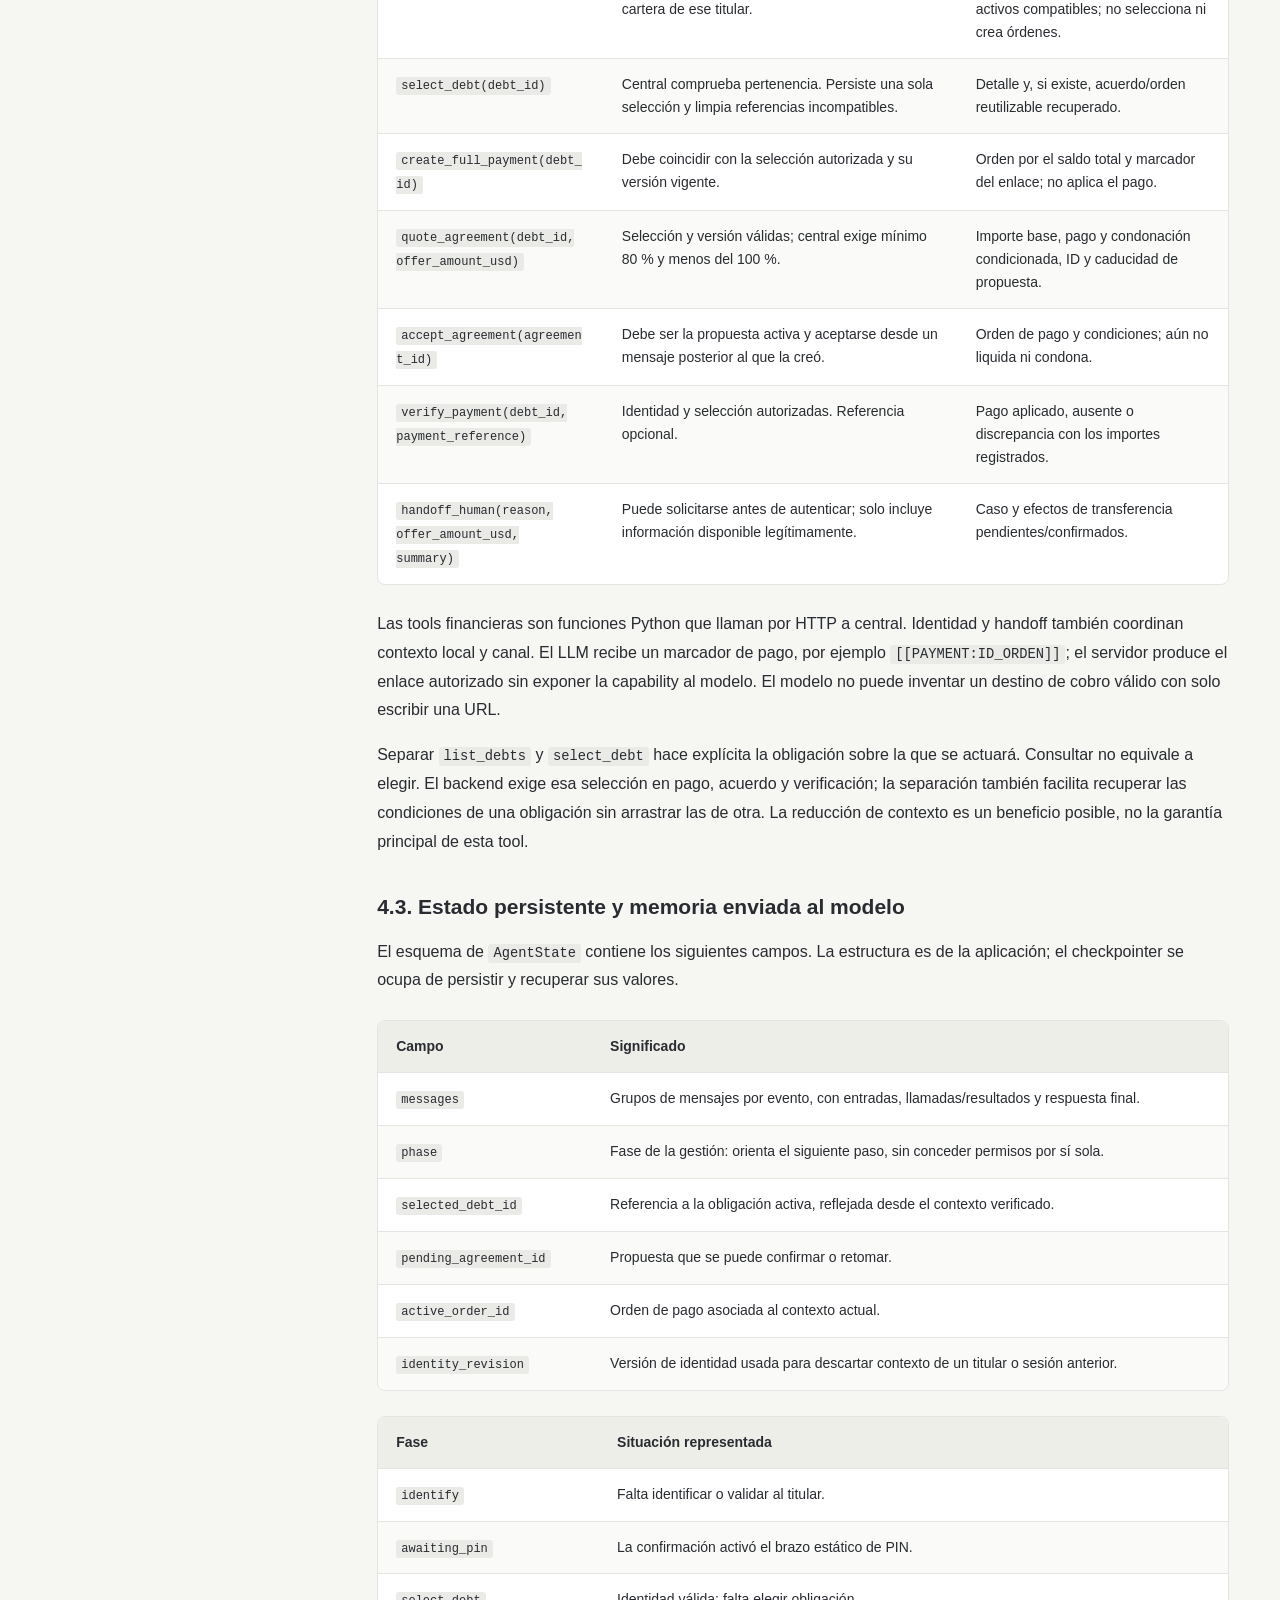
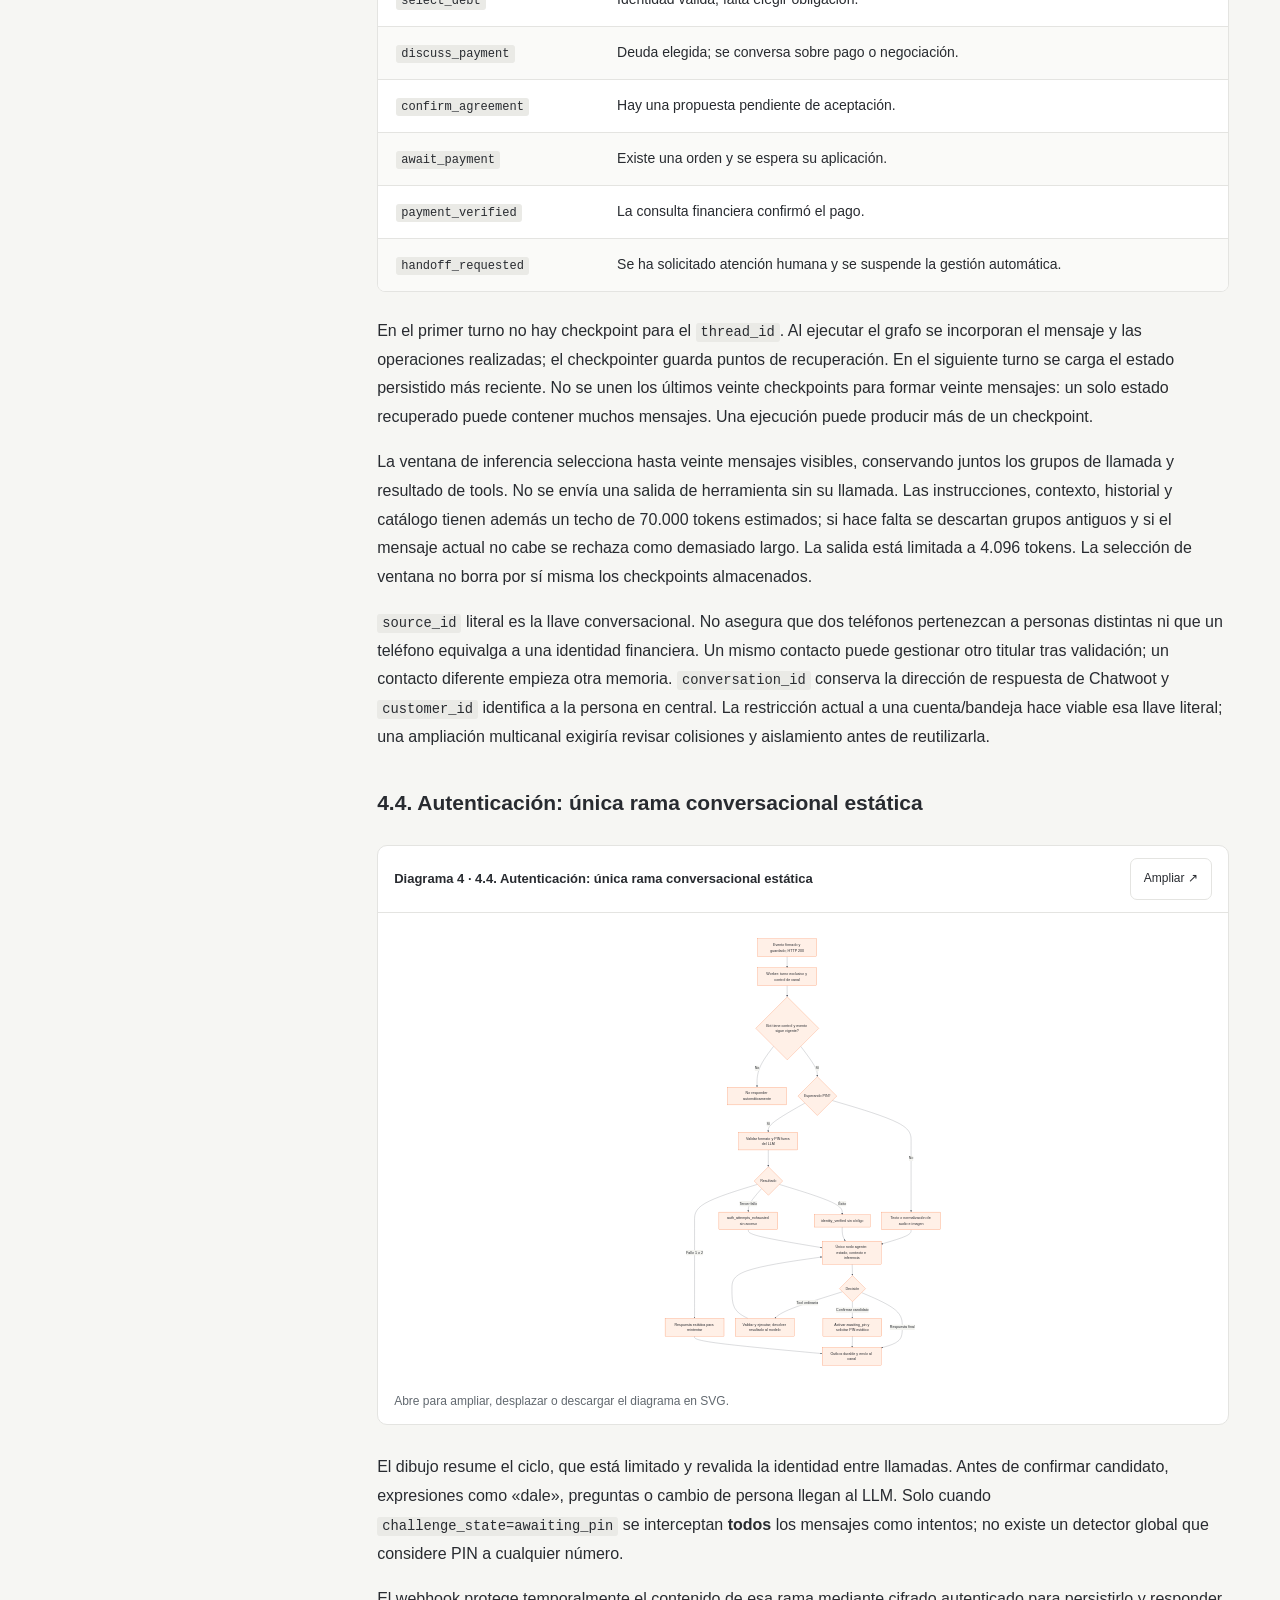
==== commit 9de3a9ac: "docs: name the debtor central API consistently" ====
--- a/docs/site/arquitectura.html
+++ b/docs/site/arquitectura.html
@@ -6,7 +6,7 @@
 <main id="contenido"><section class="hero"><span class="eyebrow">Liberty Latin America / Documento técnico</span><h1>Una conversación.<br>Un sistema completo.</h1><p>Arquitectura, datos, decisiones y controles de Proyecto Ágil. Del primer contacto al pago verificado, con continuidad humana y observabilidad por turno.</p><div class="meta"><span><b>Cristian Danilo Bolaños Rangel</b></span><span>AI Engineer</span><span>Noviembre 2026</span></div><div class="hero-actions"><a class="button primary" href="#1-problema-y-alcance">Comenzar lectura ↓</a><button class="button" data-download-html="arquitectura.html">Descargar HTML</button></div></section><article><h1 id="proyecto-ágil-documento-técnico-de-arquitectura">Proyecto Ágil: documento técnico de arquitectura</h1>
 <p><strong>Autor:</strong> Cristian Danilo Bolaños Rangel · <strong>Revisión:</strong> 3 de noviembre de 2026.</p>
 <p>Este documento describe de forma autocontenida el problema, la solución implementada, sus contratos de datos, ejecución, controles, operación y propuesta de infraestructura AWS. Incluye el procedimiento de demostración y distingue capacidades verificadas, simulaciones y trabajo pendiente. Su lectura no requiere abrir otros documentos del repositorio.</p>
-<p><strong>Resumen de la solución.</strong> Un operador selecciona una cohorte de cartera y envía una plantilla de WhatsApp. Un agente con inferencia real interpreta la respuesta, identifica al titular y, tras una validación externa al modelo, consulta y gestiona una obligación. Puede emitir un enlace de pago, negociar dentro de un límite autorizado o transferir a una persona. La central financiera conserva la autoridad para validar identidad, importes y liquidaciones. Cada turno queda instrumentado para inspeccionar sus decisiones y efectos.</p>
+<p><strong>Resumen de la solución.</strong> Un operador selecciona una cohorte de cartera y envía una plantilla de WhatsApp. Un agente con inferencia real interpreta la respuesta, identifica al titular y, tras una validación externa al modelo, consulta y gestiona una obligación. Puede emitir un enlace de pago, negociar dentro de un límite autorizado o transferir a una persona. La central de deudores conserva la autoridad para validar identidad, importes y liquidaciones. Cada turno queda instrumentado para inspeccionar sus decisiones y efectos.</p>
 <p><strong>Contenido</strong></p>
 <ul>
 <li><a href="#1-problema-y-alcance">1. Problema y alcance</a></li>
@@ -75,7 +75,7 @@
 </tr>
 <tr>
 <td>Finanzas</td>
-<td>API propia, datos ficticios y pasarela simulada</td>
+<td>API de la central de deudores, datos ficticios y pasarela simulada</td>
 <td>Adaptadores a cartera y pasarela corporativas</td>
 </tr>
 <tr>
@@ -99,7 +99,7 @@
 <p>El objetivo del piloto sería aumentar la capacidad de gestión y el recaudo neto con un trato consistente, sin suponer que más mensajes o más acuerdos implican más valor. La intervención humana sigue siendo necesaria para disputas, restricciones comerciales y solicitudes del cliente. La automatización no sustituye la definición de políticas por el negocio.</p>
 <p>Los supuestos explícitos son:</p>
 <ul>
-<li>Los datos maestros de identidad, servicio y saldo existen en un sistema corporativo; la API central de esta demo representa esa frontera.</li>
+<li>Los datos maestros de identidad, servicio y saldo existen en un sistema corporativo; la API de la central de deudores de esta demo representa esa frontera.</li>
 <li>La moneda es USD. El prototipo liquida íntegramente una obligación mediante pago completo o pago con condonación; no implementa abonos parciales, cuotas ni planes de financiación.</li>
 <li>La política demostrativa permite cobrar al menos el 80 % del saldo y condonar la diferencia al aplicar el pago. No se atribuye esta política a LLA.</li>
 <li>Las personas y documentos son ficticios. El mismo PIN <code>2468</code> facilita la evaluación; en producción debe sustituirse por OTP u otro mecanismo de identidad autorizado por la empresa.</li>
@@ -128,7 +128,7 @@
 <td>Interpretar intención, explicar datos comprobados, proponer acciones y solicitar herramientas permitidas.</td>
 </tr>
 <tr>
-<td>Central financiera</td>
+<td>Central de deudores</td>
 <td>Autorizar consultas y aplicar reglas de dinero, vigencia, pertenencia y liquidación.</td>
 </tr>
 <tr>
@@ -150,7 +150,7 @@
 <figure class="diagram" id="diagrama-1"><div class="diagram-bar"><strong>Diagrama 1 · 2. Infraestructura que ejecuta la demo</strong><button type="button" data-expand aria-label="Ampliar diagrama 1">Ampliar ↗</button></div><div class="diagram-preview" data-expand><svg id="d1-my-svg" width="100%" xmlns="http://www.w3.org/2000/svg" xmlns:xlink="http://www.w3.org/1999/xlink" class="flowchart" style="max-width: 346px; background-color: white;" viewBox="0 0 346 632" role="graphics-document document" aria-roledescription="flowchart-v2"><style>#d1-my-svg{font-family:Arial;font-size:16px;fill:#282b30;}@keyframes edge-animation-frame{from{stroke-dashoffset:0;}}@keyframes dash{to{stroke-dashoffset:0;}}#d1-my-svg .edge-animation-slow{stroke-dasharray:9,5!important;stroke-dashoffset:900;animation:dash 50s linear infinite;stroke-linecap:round;}#d1-my-svg .edge-animation-fast{stroke-dasharray:9,5!important;stroke-dashoffset:900;animation:dash 20s linear infinite;stroke-linecap:round;}#d1-my-svg .error-icon{fill:#ffffff;}#d1-my-svg .error-text{fill:#000000;stroke:#000000;}#d1-my-svg .edge-thickness-normal{stroke-width:1px;}#d1-my-svg .edge-thickness-thick{stroke-width:3.5px;}#d1-my-svg .edge-pattern-solid{stroke-dasharray:0;}#d1-my-svg .edge-thickness-invisible{stroke-width:0;fill:none;}#d1-my-svg .edge-pattern-dashed{stroke-dasharray:3;}#d1-my-svg .edge-pattern-dotted{stroke-dasharray:2;}#d1-my-svg .marker{fill:#626970;stroke:#626970;}#d1-my-svg .marker.cross{stroke:#626970;}#d1-my-svg svg{font-family:Arial;font-size:16px;}#d1-my-svg p{margin:0;}#d1-my-svg .label{font-family:Arial;color:#282b30;}#d1-my-svg .cluster-label text{fill:#000000;}#d1-my-svg .cluster-label span{color:#000000;}#d1-my-svg .cluster-label span p{background-color:transparent;}#d1-my-svg .label text,#d1-my-svg span{fill:#282b30;color:#282b30;}#d1-my-svg .node rect,#d1-my-svg .node circle,#d1-my-svg .node ellipse,#d1-my-svg .node polygon,#d1-my-svg .node path{fill:#fff0e7;stroke:#f96321;stroke-width:1px;}#d1-my-svg .rough-node .label text,#d1-my-svg .node .label text,#d1-my-svg .image-shape .label,#d1-my-svg .icon-shape .label{text-anchor:middle;}#d1-my-svg .node .katex path{fill:#000;stroke:#000;stroke-width:1px;}#d1-my-svg .rough-node .label,#d1-my-svg .node .label,#d1-my-svg .image-shape .label,#d1-my-svg .icon-shape .label{text-align:center;}#d1-my-svg .node.clickable{cursor:pointer;}#d1-my-svg .root .anchor path{fill:#626970!important;stroke-width:0;stroke:#626970;}#d1-my-svg .arrowheadPath{fill:#0b0b0b;}#d1-my-svg .edgePath .path{stroke:#626970;stroke-width:1px;}#d1-my-svg .flowchart-link{stroke:#626970;fill:none;}#d1-my-svg .edgeLabel{background-color:#f3f3ef;text-align:center;}#d1-my-svg .edgeLabel p{background-color:#f3f3ef;}#d1-my-svg .edgeLabel rect{opacity:0.5;background-color:#f3f3ef;fill:#f3f3ef;}#d1-my-svg .labelBkg{background-color:rgba(243, 243, 239, 0.5);}#d1-my-svg .cluster rect{fill:#ffffff;stroke:hsl(0, 0%, 90%);stroke-width:1px;}#d1-my-svg .cluster text{fill:#000000;}#d1-my-svg .cluster span{color:#000000;}#d1-my-svg div.mermaidTooltip{position:absolute;text-align:center;max-width:200px;padding:2px;font-family:Arial;font-size:12px;background:#ffffff;border:1px solid hsl(0, 0%, 90%);border-radius:2px;pointer-events:none;z-index:100;}#d1-my-svg .flowchartTitleText{text-anchor:middle;font-size:18px;fill:#282b30;}#d1-my-svg rect.text{fill:none;stroke-width:0;}#d1-my-svg .icon-shape,#d1-my-svg .image-shape{background-color:#f3f3ef;text-align:center;}#d1-my-svg .icon-shape p,#d1-my-svg .image-shape p{background-color:#f3f3ef;padding:2px;}#d1-my-svg .icon-shape .label rect,#d1-my-svg .image-shape .label rect{opacity:0.5;background-color:#f3f3ef;fill:#f3f3ef;}#d1-my-svg .label-icon{display:inline-block;height:1em;overflow:visible;vertical-align:-0.125em;}#d1-my-svg .node .label-icon path{fill:currentColor;stroke:revert;stroke-width:revert;}#d1-my-svg .node .neo-node{stroke:#f96321;}#d1-my-svg [data-look="neo"].node rect,#d1-my-svg [data-look="neo"].cluster rect,#d1-my-svg [data-look="neo"].node polygon{stroke:url(#d1-my-svg-gradient);filter:drop-shadow( 1px 2px 2px rgba(185,185,185,1));}#d1-my-svg [data-look="neo"].swimlane.cluster rect{filter:none;}#d1-my-svg [data-look="neo"].node path{stroke:url(#d1-my-svg-gradient);stroke-width:1px;}#d1-my-svg [data-look="neo"].node .outer-path{filter:drop-shadow( 1px 2px 2px rgba(185,185,185,1));}#d1-my-svg [data-look="neo"].node .neo-line path{stroke:#f96321;filter:none;}#d1-my-svg [data-look="neo"].node circle{stroke:url(#d1-my-svg-gradient);filter:drop-shadow( 1px 2px 2px rgba(185,185,185,1));}#d1-my-svg [data-look="neo"].node circle .state-start{fill:#000000;}#d1-my-svg [data-look="neo"].icon-shape .icon{fill:url(#d1-my-svg-gradient);filter:drop-shadow( 1px 2px 2px rgba(185,185,185,1));}#d1-my-svg [data-look="neo"].icon-shape .icon-neo path{stroke:url(#d1-my-svg-gradient);filter:drop-shadow( 1px 2px 2px rgba(185,185,185,1));}#d1-my-svg :root{--mermaid-font-family:"trebuchet ms",verdana,arial,sans-serif;}</style><g><marker id="d1-my-svg_flowchart-v2-pointEnd" class="marker flowchart-v2" viewBox="0 0 10 10" refX="5" refY="5" markerUnits="userSpaceOnUse" markerWidth="8" markerHeight="8" orient="auto"><path d="M 0 0 L 10 5 L 0 10 z" class="arrowMarkerPath" style="stroke-width: 1; stroke-dasharray: 1, 0;"/></marker><marker id="d1-my-svg_flowchart-v2-pointStart" class="marker flowchart-v2" viewBox="0 0 10 10" refX="4.5" refY="5" markerUnits="userSpaceOnUse" markerWidth="8" markerHeight="8" orient="auto"><path d="M 0 5 L 10 10 L 10 0 z" class="arrowMarkerPath" style="stroke-width: 1; stroke-dasharray: 1, 0;"/></marker><marker id="d1-my-svg_flowchart-v2-pointEnd-margin" class="marker flowchart-v2" viewBox="0 0 11.5 14" refX="11.5" refY="7" markerUnits="userSpaceOnUse" markerWidth="10.5" markerHeight="14" orient="auto"><path d="M 0 0 L 11.5 7 L 0 14 z" class="arrowMarkerPath" style="stroke-width: 0; stroke-dasharray: 1, 0;"/></marker><marker id="d1-my-svg_flowchart-v2-pointStart-margin" class="marker flowchart-v2" viewBox="0 0 11.5 14" refX="1" refY="7" markerUnits="userSpaceOnUse" markerWidth="11.5" markerHeight="14" orient="auto"><polygon points="0,7 11.5,14 11.5,0" class="arrowMarkerPath" style="stroke-width: 0; stroke-dasharray: 1, 0;"/></marker><marker id="d1-my-svg_flowchart-v2-circleEnd" class="marker flowchart-v2" viewBox="0 0 10 10" refX="11" refY="5" markerUnits="userSpaceOnUse" markerWidth="11" markerHeight="11" orient="auto"><circle cx="5" cy="5" r="5" class="arrowMarkerPath" style="stroke-width: 1; stroke-dasharray: 1, 0;"/></marker><marker id="d1-my-svg_flowchart-v2-circleStart" class="marker flowchart-v2" viewBox="0 0 10 10" refX="-1" refY="5" markerUnits="userSpaceOnUse" markerWidth="11" markerHeight="11" orient="auto"><circle cx="5" cy="5" r="5" class="arrowMarkerPath" style="stroke-width: 1; stroke-dasharray: 1, 0;"/></marker><marker id="d1-my-svg_flowchart-v2-circleEnd-margin" class="marker flowchart-v2" viewBox="0 0 10 10" refY="5" refX="12.25" markerUnits="userSpaceOnUse" markerWidth="14" markerHeight="14" orient="auto"><circle cx="5" cy="5" r="5" class="arrowMarkerPath" style="stroke-width: 0; stroke-dasharray: 1, 0;"/></marker><marker id="d1-my-svg_flowchart-v2-circleStart-margin" class="marker flowchart-v2" viewBox="0 0 10 10" refX="-2" refY="5" markerUnits="userSpaceOnUse" markerWidth="14" markerHeight="14" orient="auto"><circle cx="5" cy="5" r="5" class="arrowMarkerPath" style="stroke-width: 0; stroke-dasharray: 1, 0;"/></marker><marker id="d1-my-svg_flowchart-v2-crossEnd" class="marker cross flowchart-v2" viewBox="0 0 11 11" refX="12" refY="5.2" markerUnits="userSpaceOnUse" markerWidth="11" markerHeight="11" orient="auto"><path d="M 1,1 l 9,9 M 10,1 l -9,9" class="arrowMarkerPath" style="stroke-width: 2; stroke-dasharray: 1, 0;"/></marker><marker id="d1-my-svg_flowchart-v2-crossStart" class="marker cross flowchart-v2" viewBox="0 0 11 11" refX="-1" refY="5.2" markerUnits="userSpaceOnUse" markerWidth="11" markerHeight="11" orient="auto"><path d="M 1,1 l 9,9 M 10,1 l -9,9" class="arrowMarkerPath" style="stroke-width: 2; stroke-dasharray: 1, 0;"/></marker><marker id="d1-my-svg_flowchart-v2-crossEnd-margin" class="marker cross flowchart-v2" viewBox="0 0 15 15" refX="17.7" refY="7.5" markerUnits="userSpaceOnUse" markerWidth="12" markerHeight="12" orient="auto"><path d="M 1,1 L 14,14 M 1,14 L 14,1" class="arrowMarkerPath" style="stroke-width: 2.5;"/></marker><marker id="d1-my-svg_flowchart-v2-crossStart-margin" class="marker cross flowchart-v2" viewBox="0 0 15 15" refX="-3.5" refY="7.5" markerUnits="userSpaceOnUse" markerWidth="12" markerHeight="12" orient="auto"><path d="M 1,1 L 14,14 M 1,14 L 14,1" class="arrowMarkerPath" style="stroke-width: 2.5; stroke-dasharray: 1, 0;"/></marker><g class="root"><g class="clusters"><g class="cluster" id="d1-my-svg-LAB" data-look="classic"><rect style="" x="8" y="136" width="330" height="488"/><g class="cluster-label" transform="translate(64.0390625, 136)"><foreignObject width="217.921875" height="24"><div xmlns="http://www.w3.org/1999/xhtml" style="display: table-cell; white-space: nowrap; line-height: 1.5;"><span class="nodeLabel"><p>Laboratorio local de emulación</p></span></div></foreignObject></g></g></g><g class="edgePaths"><path d="M173,215L173,219.167C173,223.333,173,231.667,173,239.333C173,247,173,254,173,257.5L173,261" id="d1-my-svg-L_ENGINE_FLOCI_0" class="edge-thickness-normal edge-pattern-solid edge-thickness-normal edge-pattern-solid flowchart-link" style=";" data-edge="true" data-et="edge" data-id="d1-L_ENGINE_FLOCI_0" data-points="W3sieCI6MTczLCJ5IjoyMTV9LHsieCI6MTczLCJ5IjoyNDB9LHsieCI6MTczLCJ5IjoyNjV9XQ==" data-look="classic" marker-end="url(#d1-my-svg_flowchart-v2-pointEnd)"/><path d="M173,319L173,325.167C173,331.333,173,343.667,173,355.333C173,367,173,378,173,383.5L173,389" id="d1-my-svg-L_FLOCI_GUEST_0" class="edge-thickness-normal edge-pattern-solid edge-thickness-normal edge-pattern-solid flowchart-link" style=";" data-edge="true" data-et="edge" data-id="d1-L_FLOCI_GUEST_0" data-points="W3sieCI6MTczLCJ5IjozMTl9LHsieCI6MTczLCJ5IjozNTZ9LHsieCI6MTczLCJ5IjozOTN9XQ==" data-look="classic" marker-end="url(#d1-my-svg_flowchart-v2-pointEnd)"/><path d="M173,471L173,475.167C173,479.333,173,487.667,173,495.333C173,503,173,510,173,513.5L173,517" id="d1-my-svg-L_GUEST_APP_0" class="edge-thickness-normal edge-pattern-solid edge-thickness-normal edge-pattern-solid flowchart-link" style=";" data-edge="true" data-et="edge" data-id="d1-L_GUEST_APP_0" data-points="W3sieCI6MTczLCJ5Ijo0NzF9LHsieCI6MTczLCJ5Ijo0OTZ9LHsieCI6MTczLCJ5Ijo1MjF9XQ==" data-look="classic" marker-end="url(#d1-my-svg_flowchart-v2-pointEnd)"/><path d="M173,86L173,90.167C173,94.333,173,102.667,173,111C173,119.333,173,127.667,173,135.333C173,143,173,150,173,153.5L173,157" id="d1-my-svg-L_PC_ENGINE_0" class="edge-thickness-normal edge-pattern-solid edge-thickness-normal edge-pattern-solid flowchart-link" style=";" data-edge="true" data-et="edge" data-id="d1-L_PC_ENGINE_0" data-points="W3sieCI6MTczLCJ5Ijo4Nn0seyJ4IjoxNzMsInkiOjExMX0seyJ4IjoxNzMsInkiOjEzNn0seyJ4IjoxNzMsInkiOjE2MX1d" data-look="classic" marker-end="url(#d1-my-svg_flowchart-v2-pointEnd)"/></g><g class="edgeLabels"><g class="edgeLabel"><g class="label" data-id="d1-L_ENGINE_FLOCI_0" transform="translate(0, 0)"><foreignObject width="0" height="0"><div xmlns="http://www.w3.org/1999/xhtml" class="labelBkg" style="display: table-cell; white-space: nowrap; line-height: 1.5; max-width: 200px; text-align: center;"><span class="edgeLabel"></span></div></foreignObject></g></g><g class="edgeLabel" transform="translate(173, 356)"><g class="label" data-id="d1-L_FLOCI_GUEST_0" transform="translate(-91.15625, -12)"><foreignObject width="182.3125" height="24"><div xmlns="http://www.w3.org/1999/xhtml" class="labelBkg" style="display: table-cell; white-space: nowrap; line-height: 1.5; max-width: 200px; text-align: center;"><span class="edgeLabel"><p>RunInstances y UserData</p></span></div></foreignObject></g></g><g class="edgeLabel"><g class="label" data-id="d1-L_GUEST_APP_0" transform="translate(0, 0)"><foreignObject width="0" height="0"><div xmlns="http://www.w3.org/1999/xhtml" class="labelBkg" style="display: table-cell; white-space: nowrap; line-height: 1.5; max-width: 200px; text-align: center;"><span class="edgeLabel"></span></div></foreignObject></g></g><g class="edgeLabel"><g class="label" data-id="d1-L_PC_ENGINE_0" transform="translate(0, 0)"><foreignObject width="0" height="0"><div xmlns="http://www.w3.org/1999/xhtml" class="labelBkg" style="display: table-cell; white-space: nowrap; line-height: 1.5; max-width: 200px; text-align: center;"><span class="edgeLabel"></span></div></foreignObject></g></g></g><g class="nodes"><g class="node default" id="d1-my-svg-flowchart-PC-0" data-look="classic" transform="translate(173, 47)"><rect class="basic label-container" style="" x="-130" y="-39" width="260" height="78"/><g class="label" style="" transform="translate(-100, -24)"><rect/><foreignObject width="200" height="48"><div xmlns="http://www.w3.org/1999/xhtml" style="display: table; white-space: break-spaces; line-height: 1.5; max-width: 200px; text-align: center; width: 200px;"><span class="nodeLabel"><p>PC del evaluador: Docker Engine o Docker Desktop</p></span></div></foreignObject></g></g><g class="node default" id="d1-my-svg-flowchart-ENGINE-1" data-look="classic" transform="translate(173, 188)"><rect class="basic label-container" style="" x="-105.5859375" y="-27" width="211.171875" height="54"/><g class="label" style="" transform="translate(-75.5859375, -12)"><rect/><foreignObject width="151.171875" height="24"><div xmlns="http://www.w3.org/1999/xhtml" style="display: table-cell; white-space: nowrap; line-height: 1.5; max-width: 200px; text-align: center;"><span class="nodeLabel"><p>Motor Docker aislado</p></span></div></foreignObject></g></g><g class="node default" id="d1-my-svg-flowchart-FLOCI-2" data-look="classic" transform="translate(173, 292)"><rect class="basic label-container" style="" x="-122.484375" y="-27" width="244.96875" height="54"/><g class="label" style="" transform="translate(-92.484375, -12)"><rect/><foreignObject width="184.96875" height="24"><div xmlns="http://www.w3.org/1999/xhtml" style="display: table-cell; white-space: nowrap; line-height: 1.5; max-width: 200px; text-align: center;"><span class="nodeLabel"><p>Floci: API EC2 compatible</p></span></div></foreignObject></g></g><g class="node default" id="d1-my-svg-flowchart-GUEST-3" data-look="classic" transform="translate(173, 432)"><rect class="basic label-container" style="" x="-130" y="-39" width="260" height="78"/><g class="label" style="" transform="translate(-100, -24)"><rect/><foreignObject width="200" height="48"><div xmlns="http://www.w3.org/1999/xhtml" style="display: table; white-space: break-spaces; line-height: 1.5; max-width: 200px; text-align: center; width: 200px;"><span class="nodeLabel"><p>Invitado Linux: Docker propio, kernel compartido</p></span></div></foreignObject></g></g><g class="node default" id="d1-my-svg-flowchart-APP-4" data-look="classic" transform="translate(173, 560)"><rect class="basic label-container" style="" x="-130" y="-39" width="260" height="78"/><g class="label" style="" transform="translate(-100, -24)"><rect/><foreignObject width="200" height="48"><div xmlns="http://www.w3.org/1999/xhtml" style="display: table; white-space: break-spaces; line-height: 1.5; max-width: 200px; text-align: center; width: 200px;"><span class="nodeLabel"><p>Docker Compose: 12 servicios de aplicación</p></span></div></foreignObject></g></g></g></g></g><defs><filter id="d1-my-svg-drop-shadow" height="130%" width="130%"><feDropShadow dx="4" dy="4" stdDeviation="0" flood-opacity="0.06" flood-color="#000000"/></filter></defs><defs><filter id="d1-my-svg-drop-shadow-small" height="150%" width="150%"><feDropShadow dx="2" dy="2" stdDeviation="0" flood-opacity="0.06" flood-color="#000000"/></filter></defs><linearGradient id="d1-my-svg-gradient" gradientUnits="objectBoundingBox" x1="0%" y1="0%" x2="100%" y2="0%"><stop offset="0%" stop-color="#f96321" stop-opacity="1"/><stop offset="100%" stop-color="hsl(60, 0%, 84.5098039216%)" stop-opacity="1"/></linearGradient></svg></div><div class="diagram-note">Abre para ampliar, desplazar o descargar el diagrama en SVG.</div></figure><p>Los doce servicios se agrupan en seis del producto y seis de Langfuse. Los
 contenedores del laboratorio y los auxiliares de control se cuentan aparte.
 El perfil sin entrada pública tiene once; <code>cloudflared</code> completa los doce.</p>
-<figure class="diagram" id="diagrama-2"><div class="diagram-bar"><strong>Diagrama 2 · 2. Infraestructura que ejecuta la demo</strong><button type="button" data-expand aria-label="Ampliar diagrama 2">Ampliar ↗</button></div><div class="diagram-preview" data-expand><svg id="d2-my-svg" width="100%" xmlns="http://www.w3.org/2000/svg" xmlns:xlink="http://www.w3.org/1999/xlink" class="flowchart" style="max-width: 1828.32px; background-color: white;" viewBox="0 0 1828.3203125 1050.49609375" role="graphics-document document" aria-roledescription="flowchart-v2"><style>#d2-my-svg{font-family:Arial;font-size:16px;fill:#282b30;}@keyframes edge-animation-frame{from{stroke-dashoffset:0;}}@keyframes dash{to{stroke-dashoffset:0;}}#d2-my-svg .edge-animation-slow{stroke-dasharray:9,5!important;stroke-dashoffset:900;animation:dash 50s linear infinite;stroke-linecap:round;}#d2-my-svg .edge-animation-fast{stroke-dasharray:9,5!important;stroke-dashoffset:900;animation:dash 20s linear infinite;stroke-linecap:round;}#d2-my-svg .error-icon{fill:#ffffff;}#d2-my-svg .error-text{fill:#000000;stroke:#000000;}#d2-my-svg .edge-thickness-normal{stroke-width:1px;}#d2-my-svg .edge-thickness-thick{stroke-width:3.5px;}#d2-my-svg .edge-pattern-solid{stroke-dasharray:0;}#d2-my-svg .edge-thickness-invisible{stroke-width:0;fill:none;}#d2-my-svg .edge-pattern-dashed{stroke-dasharray:3;}#d2-my-svg .edge-pattern-dotted{stroke-dasharray:2;}#d2-my-svg .marker{fill:#626970;stroke:#626970;}#d2-my-svg .marker.cross{stroke:#626970;}#d2-my-svg svg{font-family:Arial;font-size:16px;}#d2-my-svg p{margin:0;}#d2-my-svg .label{font-family:Arial;color:#282b30;}#d2-my-svg .cluster-label text{fill:#000000;}#d2-my-svg .cluster-label span{color:#000000;}#d2-my-svg .cluster-label span p{background-color:transparent;}#d2-my-svg .label text,#d2-my-svg span{fill:#282b30;color:#282b30;}#d2-my-svg .node rect,#d2-my-svg .node circle,#d2-my-svg .node ellipse,#d2-my-svg .node polygon,#d2-my-svg .node path{fill:#fff0e7;stroke:#f96321;stroke-width:1px;}#d2-my-svg .rough-node .label text,#d2-my-svg .node .label text,#d2-my-svg .image-shape .label,#d2-my-svg .icon-shape .label{text-anchor:middle;}#d2-my-svg .node .katex path{fill:#000;stroke:#000;stroke-width:1px;}#d2-my-svg .rough-node .label,#d2-my-svg .node .label,#d2-my-svg .image-shape .label,#d2-my-svg .icon-shape .label{text-align:center;}#d2-my-svg .node.clickable{cursor:pointer;}#d2-my-svg .root .anchor path{fill:#626970!important;stroke-width:0;stroke:#626970;}#d2-my-svg .arrowheadPath{fill:#0b0b0b;}#d2-my-svg .edgePath .path{stroke:#626970;stroke-width:1px;}#d2-my-svg .flowchart-link{stroke:#626970;fill:none;}#d2-my-svg .edgeLabel{background-color:#f3f3ef;text-align:center;}#d2-my-svg .edgeLabel p{background-color:#f3f3ef;}#d2-my-svg .edgeLabel rect{opacity:0.5;background-color:#f3f3ef;fill:#f3f3ef;}#d2-my-svg .labelBkg{background-color:rgba(243, 243, 239, 0.5);}#d2-my-svg .cluster rect{fill:#ffffff;stroke:hsl(0, 0%, 90%);stroke-width:1px;}#d2-my-svg .cluster text{fill:#000000;}#d2-my-svg .cluster span{color:#000000;}#d2-my-svg div.mermaidTooltip{position:absolute;text-align:center;max-width:200px;padding:2px;font-family:Arial;font-size:12px;background:#ffffff;border:1px solid hsl(0, 0%, 90%);border-radius:2px;pointer-events:none;z-index:100;}#d2-my-svg .flowchartTitleText{text-anchor:middle;font-size:18px;fill:#282b30;}#d2-my-svg rect.text{fill:none;stroke-width:0;}#d2-my-svg .icon-shape,#d2-my-svg .image-shape{background-color:#f3f3ef;text-align:center;}#d2-my-svg .icon-shape p,#d2-my-svg .image-shape p{background-color:#f3f3ef;padding:2px;}#d2-my-svg .icon-shape .label rect,#d2-my-svg .image-shape .label rect{opacity:0.5;background-color:#f3f3ef;fill:#f3f3ef;}#d2-my-svg .label-icon{display:inline-block;height:1em;overflow:visible;vertical-align:-0.125em;}#d2-my-svg .node .label-icon path{fill:currentColor;stroke:revert;stroke-width:revert;}#d2-my-svg .node .neo-node{stroke:#f96321;}#d2-my-svg [data-look="neo"].node rect,#d2-my-svg [data-look="neo"].cluster rect,#d2-my-svg [data-look="neo"].node polygon{stroke:url(#d2-my-svg-gradient);filter:drop-shadow( 1px 2px 2px rgba(185,185,185,1));}#d2-my-svg [data-look="neo"].swimlane.cluster rect{filter:none;}#d2-my-svg [data-look="neo"].node path{stroke:url(#d2-my-svg-gradient);stroke-width:1px;}#d2-my-svg [data-look="neo"].node .outer-path{filter:drop-shadow( 1px 2px 2px rgba(185,185,185,1));}#d2-my-svg [data-look="neo"].node .neo-line path{stroke:#f96321;filter:none;}#d2-my-svg [data-look="neo"].node circle{stroke:url(#d2-my-svg-gradient);filter:drop-shadow( 1px 2px 2px rgba(185,185,185,1));}#d2-my-svg [data-look="neo"].node circle .state-start{fill:#000000;}#d2-my-svg [data-look="neo"].icon-shape .icon{fill:url(#d2-my-svg-gradient);filter:drop-shadow( 1px 2px 2px rgba(185,185,185,1));}#d2-my-svg [data-look="neo"].icon-shape .icon-neo path{stroke:url(#d2-my-svg-gradient);filter:drop-shadow( 1px 2px 2px rgba(185,185,185,1));}#d2-my-svg :root{--mermaid-font-family:"trebuchet ms",verdana,arial,sans-serif;}</style><g><marker id="d2-my-svg_flowchart-v2-pointEnd" class="marker flowchart-v2" viewBox="0 0 10 10" refX="5" refY="5" markerUnits="userSpaceOnUse" markerWidth="8" markerHeight="8" orient="auto"><path d="M 0 0 L 10 5 L 0 10 z" class="arrowMarkerPath" style="stroke-width: 1; stroke-dasharray: 1, 0;"/></marker><marker id="d2-my-svg_flowchart-v2-pointStart" class="marker flowchart-v2" viewBox="0 0 10 10" refX="4.5" refY="5" markerUnits="userSpaceOnUse" markerWidth="8" markerHeight="8" orient="auto"><path d="M 0 5 L 10 10 L 10 0 z" class="arrowMarkerPath" style="stroke-width: 1; stroke-dasharray: 1, 0;"/></marker><marker id="d2-my-svg_flowchart-v2-pointEnd-margin" class="marker flowchart-v2" viewBox="0 0 11.5 14" refX="11.5" refY="7" markerUnits="userSpaceOnUse" markerWidth="10.5" markerHeight="14" orient="auto"><path d="M 0 0 L 11.5 7 L 0 14 z" class="arrowMarkerPath" style="stroke-width: 0; stroke-dasharray: 1, 0;"/></marker><marker id="d2-my-svg_flowchart-v2-pointStart-margin" class="marker flowchart-v2" viewBox="0 0 11.5 14" refX="1" refY="7" markerUnits="userSpaceOnUse" markerWidth="11.5" markerHeight="14" orient="auto"><polygon points="0,7 11.5,14 11.5,0" class="arrowMarkerPath" style="stroke-width: 0; stroke-dasharray: 1, 0;"/></marker><marker id="d2-my-svg_flowchart-v2-circleEnd" class="marker flowchart-v2" viewBox="0 0 10 10" refX="11" refY="5" markerUnits="userSpaceOnUse" markerWidth="11" markerHeight="11" orient="auto"><circle cx="5" cy="5" r="5" class="arrowMarkerPath" style="stroke-width: 1; stroke-dasharray: 1, 0;"/></marker><marker id="d2-my-svg_flowchart-v2-circleStart" class="marker flowchart-v2" viewBox="0 0 10 10" refX="-1" refY="5" markerUnits="userSpaceOnUse" markerWidth="11" markerHeight="11" orient="auto"><circle cx="5" cy="5" r="5" class="arrowMarkerPath" style="stroke-width: 1; stroke-dasharray: 1, 0;"/></marker><marker id="d2-my-svg_flowchart-v2-circleEnd-margin" class="marker flowchart-v2" viewBox="0 0 10 10" refY="5" refX="12.25" markerUnits="userSpaceOnUse" markerWidth="14" markerHeight="14" orient="auto"><circle cx="5" cy="5" r="5" class="arrowMarkerPath" style="stroke-width: 0; stroke-dasharray: 1, 0;"/></marker><marker id="d2-my-svg_flowchart-v2-circleStart-margin" class="marker flowchart-v2" viewBox="0 0 10 10" refX="-2" refY="5" markerUnits="userSpaceOnUse" markerWidth="14" markerHeight="14" orient="auto"><circle cx="5" cy="5" r="5" class="arrowMarkerPath" style="stroke-width: 0; stroke-dasharray: 1, 0;"/></marker><marker id="d2-my-svg_flowchart-v2-crossEnd" class="marker cross flowchart-v2" viewBox="0 0 11 11" refX="12" refY="5.2" markerUnits="userSpaceOnUse" markerWidth="11" markerHeight="11" orient="auto"><path d="M 1,1 l 9,9 M 10,1 l -9,9" class="arrowMarkerPath" style="stroke-width: 2; stroke-dasharray: 1, 0;"/></marker><marker id="d2-my-svg_flowchart-v2-crossStart" class="marker cross flowchart-v2" viewBox="0 0 11 11" refX="-1" refY="5.2" markerUnits="userSpaceOnUse" markerWidth="11" markerHeight="11" orient="auto"><path d="M 1,1 l 9,9 M 10,1 l -9,9" class="arrowMarkerPath" style="stroke-width: 2; stroke-dasharray: 1, 0;"/></marker><marker id="d2-my-svg_flowchart-v2-crossEnd-margin" class="marker cross flowchart-v2" viewBox="0 0 15 15" refX="17.7" refY="7.5" markerUnits="userSpaceOnUse" markerWidth="12" markerHeight="12" orient="auto"><path d="M 1,1 L 14,14 M 1,14 L 14,1" class="arrowMarkerPath" style="stroke-width: 2.5;"/></marker><marker id="d2-my-svg_flowchart-v2-crossStart-margin" class="marker cross flowchart-v2" viewBox="0 0 15 15" refX="-3.5" refY="7.5" markerUnits="userSpaceOnUse" markerWidth="12" markerHeight="12" orient="auto"><path d="M 1,1 L 14,14 M 1,14 L 14,1" class="arrowMarkerPath" style="stroke-width: 2.5; stroke-dasharray: 1, 0;"/></marker><g class="root"><g class="clusters"><g class="cluster" id="d2-my-svg-EC2" data-look="classic"><rect style="" x="8" y="160" width="1595.4765625" height="882.4961166381836"/><g class="cluster-label" transform="translate(624.73046875, 160)"><foreignObject width="362.015625" height="24"><div xmlns="http://www.w3.org/1999/xhtml" style="display: table-cell; white-space: nowrap; line-height: 1.5;"><span class="nodeLabel"><p>Una EC2 emulada · 12 contenedores de aplicación</p></span></div></foreignObject></g></g><g class="cluster" id="d2-my-svg-LF" data-look="classic"><rect style="" x="28" y="753.4264755249023" width="1065.46875" height="128"/><g class="cluster-label" transform="translate(465.5546875, 753.4264755249023)"><foreignObject width="190.359375" height="24"><div xmlns="http://www.w3.org/1999/xhtml" style="display: table-cell; white-space: nowrap; line-height: 1.5;"><span class="nodeLabel"><p>Langfuse · 6 contenedores</p></span></div></foreignObject></g></g></g><g class="edgePaths"><path d="M1131.445,263L1131.445,267.167C1131.445,271.333,1131.445,279.667,1131.445,287.333C1131.445,295,1131.445,302,1131.445,305.5L1131.445,309" id="d2-my-svg-L_CF_BE_0" class="edge-thickness-normal edge-pattern-solid edge-thickness-normal edge-pattern-solid flowchart-link" style=";" data-edge="true" data-et="edge" data-id="d2-L_CF_BE_0" data-points="W3sieCI6MTEzMS40NDUzMTI1LCJ5IjoyNjN9LHsieCI6MTEzMS40NDUzMTI1LCJ5IjoyODh9LHsieCI6MTEzMS40NDUzMTI1LCJ5IjozMTN9XQ==" data-look="classic" marker-end="url(#d2-my-svg_flowchart-v2-pointEnd)"/><path d="M1255.151,392.237L1267.327,396.198C1279.503,400.158,1303.855,408.079,1316.031,415.54C1328.207,423,1328.207,430,1328.207,433.5L1328.207,437" id="d2-my-svg-L_BE_MD_0" class="edge-thickness-normal edge-pattern-solid edge-thickness-normal edge-pattern-solid flowchart-link" style=";" data-edge="true" data-et="edge" data-id="d2-L_BE_MD_0" data-points="W3sieCI6MTI1MS4zNDY5ODQ4NjMyODEyLCJ5IjozOTF9LHsieCI6MTMyOC4yMDcwMzEyNSwieSI6NDE2fSx7IngiOjEzMjguMjA3MDMxMjUsInkiOjQ0MX1d" data-look="classic" marker-start="url(#d2-my-svg_flowchart-v2-pointStart)" marker-end="url(#d2-my-svg_flowchart-v2-pointEnd)"/><path d="M1328.207,555.426L1328.207,560.926C1328.207,566.426,1328.207,577.426,1334.576,588.648C1340.946,599.869,1353.684,611.311,1360.053,617.032L1366.423,622.754" id="d2-my-svg-L_MD_WO_0" class="edge-thickness-normal edge-pattern-solid edge-thickness-normal edge-pattern-solid flowchart-link" style=";" data-edge="true" data-et="edge" data-id="d2-L_MD_WO_0" data-points="W3sieCI6MTMyOC4yMDcwMzEyNSwieSI6NTUxLjQyNjQ3NTUyNDkwMjN9LHsieCI6MTMyOC4yMDcwMzEyNSwieSI6NTg4LjQyNjQ3NTUyNDkwMjN9LHsieCI6MTM2OS4zOTg0Mzc1LCJ5Ijo2MjUuNDI2NDc1NTI0OTAyM31d" data-look="classic" marker-start="url(#d2-my-svg_flowchart-v2-pointStart)" marker-end="url(#d2-my-svg_flowchart-v2-pointEnd)"/><path d="M1158.724,391L1161.639,395.167C1164.553,399.333,1170.382,407.667,1173.297,425.202C1176.211,442.738,1176.211,469.475,1176.211,498.213C1176.211,526.951,1176.211,557.689,1176.211,583.724C1176.211,609.76,1176.211,631.093,1176.211,652.426C1176.211,673.76,1176.211,695.093,1176.211,711.926C1176.211,728.76,1176.211,741.093,1181.79,752.95C1187.368,764.808,1198.526,776.189,1204.105,781.88L1209.684,787.57" id="d2-my-svg-L_BE_CE_0" class="edge-thickness-normal edge-pattern-solid edge-thickness-normal edge-pattern-solid flowchart-link" style=";" data-edge="true" data-et="edge" data-id="d2-L_BE_CE_0" data-points="[base64]" data-look="classic" marker-end="url(#d2-my-svg_flowchart-v2-pointEnd)"/><path d="M1399.457,679.426L1399.457,685.593C1399.457,691.76,1399.457,704.093,1399.457,716.426C1399.457,728.76,1399.457,741.093,1384.611,753.18C1369.765,765.266,1340.073,777.105,1325.227,783.025L1310.381,788.945" id="d2-my-svg-L_WO_CE_0" class="edge-thickness-normal edge-pattern-solid edge-thickness-normal edge-pattern-solid flowchart-link" style=";" data-edge="true" data-et="edge" data-id="d2-L_WO_CE_0" data-points="[base64]" data-look="classic" marker-end="url(#d2-my-svg_flowchart-v2-pointEnd)"/><path d="M1238.953,844.426L1238.953,850.593C1238.953,856.76,1238.953,869.093,1238.953,879.426C1238.953,889.76,1238.953,898.093,1238.953,905.76C1238.953,913.426,1238.953,920.426,1238.953,923.926L1238.953,927.426" id="d2-my-svg-L_CE_CD_0" class="edge-thickness-normal edge-pattern-solid edge-thickness-normal edge-pattern-solid flowchart-link" style=";" data-edge="true" data-et="edge" data-id="d2-L_CE_CD_0" data-points="[base64]" data-look="classic" marker-end="url(#d2-my-svg_flowchart-v2-pointEnd)"/><path d="M1001.445,360.312L856.288,369.593C711.13,378.875,420.815,397.437,275.658,420.088C130.5,442.738,130.5,469.475,130.5,498.213C130.5,526.951,130.5,557.689,130.5,583.724C130.5,609.76,130.5,631.093,130.5,652.426C130.5,673.76,130.5,695.093,130.5,711.926C130.5,728.76,130.5,741.093,134.103,750.95C137.706,760.806,144.913,768.185,148.516,771.875L152.119,775.565" id="d2-my-svg-L_BE_LW_0" class="edge-thickness-normal edge-pattern-dotted edge-thickness-normal edge-pattern-solid flowchart-link" style=";" data-edge="true" data-et="edge" data-id="d2-L_BE_LW_0" data-points="[base64]" data-look="classic" marker-end="url(#d2-my-svg_flowchart-v2-pointEnd)"/><path d="M1272.965,662.992L1166.343,671.898C1059.721,680.803,846.478,698.615,739.856,713.687C633.234,728.76,633.234,741.093,582.188,754.681C531.142,768.268,429.05,783.11,378.004,790.531L326.958,797.952" id="d2-my-svg-L_WO_LW_0" class="edge-thickness-normal edge-pattern-dotted edge-thickness-normal edge-pattern-solid flowchart-link" style=";" data-edge="true" data-et="edge" data-id="d2-L_WO_LW_0" data-points="[base64]" data-look="classic" marker-end="url(#d2-my-svg_flowchart-v2-pointEnd)"/><path d="M1222.614,86L1207.419,92.167C1192.225,98.333,1161.835,110.667,1146.64,123C1131.445,135.333,1131.445,147.667,1131.445,157.333C1131.445,167,1131.445,174,1131.445,177.5L1131.445,181" id="d2-my-svg-L_CW_CF_0" class="edge-thickness-normal edge-pattern-solid edge-thickness-normal edge-pattern-solid flowchart-link" style=";" data-edge="true" data-et="edge" data-id="d2-L_CW_CF_0" data-points="W3sieCI6MTIyMi42MTQxMDM2MTg0MjEsInkiOjg2fSx7IngiOjExMzEuNDQ1MzEyNSwieSI6MTIzfSx7IngiOjExMzEuNDQ1MzEyNSwieSI6MTYwfSx7IngiOjExMzEuNDQ1MzEyNSwieSI6MTg1fV0=" data-look="classic" marker-end="url(#d2-my-svg_flowchart-v2-pointEnd)"/><path d="M1429.516,625.426L1436.381,619.26C1443.246,613.093,1456.977,600.76,1463.842,579.224C1470.707,557.689,1470.707,526.951,1470.707,498.213C1470.707,469.475,1470.707,442.738,1470.707,418.702C1470.707,394.667,1470.707,373.333,1470.707,352C1470.707,330.667,1470.707,309.333,1470.707,288C1470.707,266.667,1470.707,245.333,1470.707,224C1470.707,202.667,1470.707,181.333,1470.707,164.5C1470.707,147.667,1470.707,135.333,1458.97,123.298C1447.234,111.263,1423.76,99.526,1412.023,93.657L1400.287,87.789" id="d2-my-svg-L_WO_CW_0" class="edge-thickness-normal edge-pattern-solid edge-thickness-normal edge-pattern-solid flowchart-link" style=";" data-edge="true" data-et="edge" data-id="d2-L_WO_CW_0" data-points="[base64]" data-look="classic" marker-end="url(#d2-my-svg_flowchart-v2-pointEnd)"/><path d="M1455.013,681.27L1466.299,687.129C1477.586,692.989,1500.158,704.708,1511.444,716.734C1522.73,728.76,1522.73,741.093,1542.007,753.229C1561.283,765.365,1599.836,777.304,1619.113,783.274L1638.389,789.243" id="d2-my-svg-L_WO_AI_0" class="edge-thickness-normal edge-pattern-solid edge-thickness-normal edge-pattern-solid flowchart-link" style=";" data-edge="true" data-et="edge" data-id="d2-L_WO_AI_0" data-points="[base64]" data-look="classic" marker-start="url(#d2-my-svg_flowchart-v2-pointStart)" marker-end="url(#d2-my-svg_flowchart-v2-pointEnd)"/></g><g class="edgeLabels"><g class="edgeLabel"><g class="label" data-id="d2-L_CF_BE_0" transform="translate(0, 0)"><foreignObject width="0" height="0"><div xmlns="http://www.w3.org/1999/xhtml" class="labelBkg" style="display: table-cell; white-space: nowrap; line-height: 1.5; max-width: 200px; text-align: center;"><span class="edgeLabel"></span></div></foreignObject></g></g><g class="edgeLabel"><g class="label" data-id="d2-L_BE_MD_0" transform="translate(0, 0)"><foreignObject width="0" height="0"><div xmlns="http://www.w3.org/1999/xhtml" class="labelBkg" style="display: table-cell; white-space: nowrap; line-height: 1.5; max-width: 200px; text-align: center;"><span class="edgeLabel"></span></div></foreignObject></g></g><g class="edgeLabel"><g class="label" data-id="d2-L_MD_WO_0" transform="translate(0, 0)"><foreignObject width="0" height="0"><div xmlns="http://www.w3.org/1999/xhtml" class="labelBkg" style="display: table-cell; white-space: nowrap; line-height: 1.5; max-width: 200px; text-align: center;"><span class="edgeLabel"></span></div></foreignObject></g></g><g class="edgeLabel"><g class="label" data-id="d2-L_BE_CE_0" transform="translate(0, 0)"><foreignObject width="0" height="0"><div xmlns="http://www.w3.org/1999/xhtml" class="labelBkg" style="display: table-cell; white-space: nowrap; line-height: 1.5; max-width: 200px; text-align: center;"><span class="edgeLabel"></span></div></foreignObject></g></g><g class="edgeLabel"><g class="label" data-id="d2-L_WO_CE_0" transform="translate(0, 0)"><foreignObject width="0" height="0"><div xmlns="http://www.w3.org/1999/xhtml" class="labelBkg" style="display: table-cell; white-space: nowrap; line-height: 1.5; max-width: 200px; text-align: center;"><span class="edgeLabel"></span></div></foreignObject></g></g><g class="edgeLabel"><g class="label" data-id="d2-L_CE_CD_0" transform="translate(0, 0)"><foreignObject width="0" height="0"><div xmlns="http://www.w3.org/1999/xhtml" class="labelBkg" style="display: table-cell; white-space: nowrap; line-height: 1.5; max-width: 200px; text-align: center;"><span class="edgeLabel"></span></div></foreignObject></g></g><g class="edgeLabel" transform="translate(130.5, 588.4264755249023)"><g class="label" data-id="d2-L_BE_LW_0" transform="translate(-21.7890625, -12)"><foreignObject width="43.578125" height="24"><div xmlns="http://www.w3.org/1999/xhtml" class="labelBkg" style="display: table-cell; white-space: nowrap; line-height: 1.5; max-width: 200px; text-align: center;"><span class="edgeLabel"><p>trazas</p></span></div></foreignObject></g></g><g class="edgeLabel" transform="translate(633.234375, 716.4264755249023)"><g class="label" data-id="d2-L_WO_LW_0" transform="translate(-21.7890625, -12)"><foreignObject width="43.578125" height="24"><div xmlns="http://www.w3.org/1999/xhtml" class="labelBkg" style="display: table-cell; white-space: nowrap; line-height: 1.5; max-width: 200px; text-align: center;"><span class="edgeLabel"><p>trazas</p></span></div></foreignObject></g></g><g class="edgeLabel" transform="translate(1131.4453125, 123)"><g class="label" data-id="d2-L_CW_CF_0" transform="translate(-32.0234375, -12)"><foreignObject width="64.046875" height="24"><div xmlns="http://www.w3.org/1999/xhtml" class="labelBkg" style="display: table-cell; white-space: nowrap; line-height: 1.5; max-width: 200px; text-align: center;"><span class="edgeLabel"><p>webhook</p></span></div></foreignObject></g></g><g class="edgeLabel" transform="translate(1470.70703125, 352)"><g class="label" data-id="d2-L_WO_CW_0" transform="translate(-84.046875, -12)"><foreignObject width="168.09375" height="24"><div xmlns="http://www.w3.org/1999/xhtml" class="labelBkg" style="display: table-cell; white-space: nowrap; line-height: 1.5; max-width: 200px; text-align: center;"><span class="edgeLabel"><p>respuestas y derivación</p></span></div></foreignObject></g></g><g class="edgeLabel"><g class="label" data-id="d2-L_WO_AI_0" transform="translate(0, 0)"><foreignObject width="0" height="0"><div xmlns="http://www.w3.org/1999/xhtml" class="labelBkg" style="display: table-cell; white-space: nowrap; line-height: 1.5; max-width: 200px; text-align: center;"><span class="edgeLabel"></span></div></foreignObject></g></g></g><g class="nodes"><g class="node default" id="d2-my-svg-flowchart-CW-0" data-look="classic" transform="translate(1318.7109375, 47)"><rect class="basic label-container" style="" x="-130" y="-39" width="260" height="78"/><g class="label" style="" transform="translate(-100, -24)"><rect/><foreignObject width="200" height="48"><div xmlns="http://www.w3.org/1999/xhtml" style="display: table; white-space: break-spaces; line-height: 1.5; max-width: 200px; text-align: center; width: 200px;"><span class="nodeLabel"><p>Chatwoot / WhatsApp · externo</p></span></div></foreignObject></g></g><g class="node default" id="d2-my-svg-flowchart-AI-1" data-look="classic" transform="translate(1729.3984375, 817.4264755249023)"><rect class="basic label-container" style="" x="-90.921875" y="-27" width="181.84375" height="54"/><g class="label" style="" transform="translate(-60.921875, -12)"><rect/><foreignObject width="121.84375" height="24"><div xmlns="http://www.w3.org/1999/xhtml" style="display: table-cell; white-space: nowrap; line-height: 1.5; max-width: 200px; text-align: center;"><span class="nodeLabel"><p>OpenAI · externo</p></span></div></foreignObject></g></g><g class="node default" id="d2-my-svg-flowchart-CF-2" data-look="classic" transform="translate(1131.4453125, 224)"><rect class="basic label-container" style="" x="-130" y="-39" width="260" height="78"/><g class="label" style="" transform="translate(-100, -24)"><rect/><foreignObject width="200" height="48"><div xmlns="http://www.w3.org/1999/xhtml" style="display: table; white-space: break-spaces; line-height: 1.5; max-width: 200px; text-align: center; width: 200px;"><span class="nodeLabel"><p>cloudflared · entrada HTTPS</p></span></div></foreignObject></g></g><g class="node default" id="d2-my-svg-flowchart-BE-3" data-look="classic" transform="translate(1131.4453125, 352)"><rect class="basic label-container" style="" x="-130" y="-39" width="260" height="78"/><g class="label" style="" transform="translate(-100, -24)"><rect/><foreignObject width="200" height="48"><div xmlns="http://www.w3.org/1999/xhtml" style="display: table; white-space: break-spaces; line-height: 1.5; max-width: 200px; text-align: center; width: 200px;"><span class="nodeLabel"><p>backend · webhook y portales</p></span></div></foreignObject></g></g><g class="node default" id="d2-my-svg-flowchart-MD-4" data-look="classic" transform="translate(1328.20703125, 496.2132377624512)"><path d="M0,15.808823529411764 a107.5,15.808823529411764 0,0,0 215,0 a107.5,15.808823529411764 0,0,0 -215,0 l0,78.80882352941177 a107.5,15.808823529411764 0,0,0 215,0 l0,-78.80882352941177" class="basic label-container outer-path" style="" transform="translate(-107.5, -55.21323529411765)"/><g class="label" style="" transform="translate(-100, -14)"><rect/><foreignObject width="200" height="48"><div xmlns="http://www.w3.org/1999/xhtml" style="display: table; white-space: break-spaces; line-height: 1.5; max-width: 200px; text-align: center; width: 200px;"><span class="nodeLabel"><p>memory-db · cola, memoria y operación</p></span></div></foreignObject></g></g><g class="node default" id="d2-my-svg-flowchart-WO-5" data-look="classic" transform="translate(1399.45703125, 652.4264755249023)"><rect class="basic label-container" style="" x="-126.4921875" y="-27" width="252.984375" height="54"/><g class="label" style="" transform="translate(-96.4921875, -12)"><rect/><foreignObject width="192.984375" height="24"><div xmlns="http://www.w3.org/1999/xhtml" style="display: table-cell; white-space: nowrap; line-height: 1.5; max-width: 200px; text-align: center;"><span class="nodeLabel"><p>worker · LangGraph y tools</p></span></div></foreignObject></g></g><g class="node default" id="d2-my-svg-flowchart-CE-6" data-look="classic" transform="translate(1238.953125, 817.4264755249023)"><rect class="basic label-container" style="" x="-110.484375" y="-27" width="220.96875" height="54"/><g class="label" style="" transform="translate(-80.484375, -12)"><rect/><foreignObject width="160.96875" height="24"><div xmlns="http://www.w3.org/1999/xhtml" style="display: table-cell; white-space: nowrap; line-height: 1.5; max-width: 200px; text-align: center;"><span class="nodeLabel"><p>central · API financiera</p></span></div></foreignObject></g></g><g class="node default" id="d2-my-svg-flowchart-CD-7" data-look="classic" transform="translate(1238.953125, 974.461296081543)"><path d="M0,15.689879899450704 a105.328125,15.689879899450704 0,0,0 210.65625,0 a105.328125,15.689879899450704 0,0,0 -210.65625,0 l0,54.6898798994507 a105.328125,15.689879899450704 0,0,0 210.65625,0 l0,-54.6898798994507" class="basic label-container outer-path" style="" transform="translate(-105.328125, -43.03481984917605)"/><g class="label" style="" transform="translate(-97.828125, -2)"><rect/><foreignObject width="195.65625" height="24"><div xmlns="http://www.w3.org/1999/xhtml" style="display: table-cell; white-space: nowrap; line-height: 1.5; max-width: 200px; text-align: center;"><span class="nodeLabel"><p>central-db · cartera y pagos</p></span></div></foreignObject></g></g><g class="node default" id="d2-my-svg-flowchart-LW-8" data-look="classic" transform="translate(193, 817.4264755249023)"><rect class="basic label-container" style="" x="-130" y="-39" width="260" height="78"/><g class="label" style="" transform="translate(-100, -24)"><rect/><foreignObject width="200" height="48"><div xmlns="http://www.w3.org/1999/xhtml" style="display: table; white-space: break-spaces; line-height: 1.5; max-width: 200px; text-align: center; width: 200px;"><span class="nodeLabel"><p>web · interfaz e ingesta de trazas</p></span></div></foreignObject></g></g><g class="node default" id="d2-my-svg-flowchart-LK-9" data-look="classic" transform="translate(427.0078125, 817.4264755249023)"><rect class="basic label-container" style="" x="-54.0078125" y="-27" width="108.015625" height="54"/><g class="label" style="" transform="translate(-24.0078125, -12)"><rect/><foreignObject width="48.015625" height="24"><div xmlns="http://www.w3.org/1999/xhtml" style="display: table-cell; white-space: nowrap; line-height: 1.5; max-width: 200px; text-align: center;"><span class="nodeLabel"><p>worker</p></span></div></foreignObject></g></g><g class="node default" id="d2-my-svg-flowchart-LP-10" data-look="classic" transform="translate(582.09375, 817.4264755249023)"><path d="M0,11.242949511624708 a51.078125,11.242949511624708 0,0,0 102.15625,0 a51.078125,11.242949511624708 0,0,0 -102.15625,0 l0,50.24294951162471 a51.078125,11.242949511624708 0,0,0 102.15625,0 l0,-50.24294951162471" class="basic label-container outer-path" style="" transform="translate(-51.078125, -36.36442426743706)"/><g class="label" style="" transform="translate(-43.578125, -2)"><rect/><foreignObject width="87.15625" height="24"><div xmlns="http://www.w3.org/1999/xhtml" style="display: table-cell; white-space: nowrap; line-height: 1.5; max-width: 200px; text-align: center;"><span class="nodeLabel"><p>PostgreSQL</p></span></div></foreignObject></g></g><g class="node default" id="d2-my-svg-flowchart-LC-11" data-look="classic" transform="translate(731.1328125, 817.4264755249023)"><path d="M0,10.8547280571469 a47.9609375,10.8547280571469 0,0,0 95.921875,0 a47.9609375,10.8547280571469 0,0,0 -95.921875,0 l0,49.8547280571469 a47.9609375,10.8547280571469 0,0,0 95.921875,0 l0,-49.8547280571469" class="basic label-container outer-path" style="" transform="translate(-47.9609375, -35.78209208572035)"/><g class="label" style="" transform="translate(-40.4609375, -2)"><rect/><foreignObject width="80.921875" height="24"><div xmlns="http://www.w3.org/1999/xhtml" style="display: table-cell; white-space: nowrap; line-height: 1.5; max-width: 200px; text-align: center;"><span class="nodeLabel"><p>ClickHouse</p></span></div></foreignObject></g></g><g class="node default" id="d2-my-svg-flowchart-LRED-12" data-look="classic" transform="translate(857.046875, 817.4264755249023)"><path d="M0,7.725859388495422 a27.953125,7.725859388495422 0,0,0 55.90625,0 a27.953125,7.725859388495422 0,0,0 -55.90625,0 l0,46.72585938849542 a27.953125,7.725859388495422 0,0,0 55.90625,0 l0,-46.72585938849542" class="basic label-container outer-path" style="" transform="translate(-27.953125, -31.088789082743133)"/><g class="label" style="" transform="translate(-20.453125, -2)"><rect/><foreignObject width="40.90625" height="24"><div xmlns="http://www.w3.org/1999/xhtml" style="display: table-cell; white-space: nowrap; line-height: 1.5; max-width: 200px; text-align: center;"><span class="nodeLabel"><p>Redis</p></span></div></foreignObject></g></g><g class="node default" id="d2-my-svg-flowchart-LM-13" data-look="classic" transform="translate(996.734375, 817.4264755249023)"><path d="M0,12.422965664696266 a61.734375,12.422965664696266 0,0,0 123.46875,0 a61.734375,12.422965664696266 0,0,0 -123.46875,0 l0,51.422965664696264 a61.734375,12.422965664696266 0,0,0 123.46875,0 l0,-51.422965664696264" class="basic label-container outer-path" style="" transform="translate(-61.734375, -38.134448497044396)"/><g class="label" style="" transform="translate(-54.234375, -2)"><rect/><foreignObject width="108.46875" height="24"><div xmlns="http://www.w3.org/1999/xhtml" style="display: table-cell; white-space: nowrap; line-height: 1.5; max-width: 200px; text-align: center;"><span class="nodeLabel"><p>MinIO · medios</p></span></div></foreignObject></g></g></g></g></g><defs><filter id="d2-my-svg-drop-shadow" height="130%" width="130%"><feDropShadow dx="4" dy="4" stdDeviation="0" flood-opacity="0.06" flood-color="#000000"/></filter></defs><defs><filter id="d2-my-svg-drop-shadow-small" height="150%" width="150%"><feDropShadow dx="2" dy="2" stdDeviation="0" flood-opacity="0.06" flood-color="#000000"/></filter></defs><linearGradient id="d2-my-svg-gradient" gradientUnits="objectBoundingBox" x1="0%" y1="0%" x2="100%" y2="0%"><stop offset="0%" stop-color="#f96321" stop-opacity="1"/><stop offset="100%" stop-color="hsl(60, 0%, 84.5098039216%)" stop-opacity="1"/></linearGradient></svg></div><div class="diagram-note">Abre para ampliar, desplazar o descargar el diagrama en SVG.</div></figure><div class="table-wrap"><table>
+<figure class="diagram" id="diagrama-2"><div class="diagram-bar"><strong>Diagrama 2 · 2. Infraestructura que ejecuta la demo</strong><button type="button" data-expand aria-label="Ampliar diagrama 2">Ampliar ↗</button></div><div class="diagram-preview" data-expand><svg id="d2-my-svg" width="100%" xmlns="http://www.w3.org/2000/svg" xmlns:xlink="http://www.w3.org/1999/xlink" class="flowchart" style="max-width: 1839.83px; background-color: white;" viewBox="0 0 1839.83203125 1074.49609375" role="graphics-document document" aria-roledescription="flowchart-v2"><style>#d2-my-svg{font-family:Arial;font-size:16px;fill:#282b30;}@keyframes edge-animation-frame{from{stroke-dashoffset:0;}}@keyframes dash{to{stroke-dashoffset:0;}}#d2-my-svg .edge-animation-slow{stroke-dasharray:9,5!important;stroke-dashoffset:900;animation:dash 50s linear infinite;stroke-linecap:round;}#d2-my-svg .edge-animation-fast{stroke-dasharray:9,5!important;stroke-dashoffset:900;animation:dash 20s linear infinite;stroke-linecap:round;}#d2-my-svg .error-icon{fill:#ffffff;}#d2-my-svg .error-text{fill:#000000;stroke:#000000;}#d2-my-svg .edge-thickness-normal{stroke-width:1px;}#d2-my-svg .edge-thickness-thick{stroke-width:3.5px;}#d2-my-svg .edge-pattern-solid{stroke-dasharray:0;}#d2-my-svg .edge-thickness-invisible{stroke-width:0;fill:none;}#d2-my-svg .edge-pattern-dashed{stroke-dasharray:3;}#d2-my-svg .edge-pattern-dotted{stroke-dasharray:2;}#d2-my-svg .marker{fill:#626970;stroke:#626970;}#d2-my-svg .marker.cross{stroke:#626970;}#d2-my-svg svg{font-family:Arial;font-size:16px;}#d2-my-svg p{margin:0;}#d2-my-svg .label{font-family:Arial;color:#282b30;}#d2-my-svg .cluster-label text{fill:#000000;}#d2-my-svg .cluster-label span{color:#000000;}#d2-my-svg .cluster-label span p{background-color:transparent;}#d2-my-svg .label text,#d2-my-svg span{fill:#282b30;color:#282b30;}#d2-my-svg .node rect,#d2-my-svg .node circle,#d2-my-svg .node ellipse,#d2-my-svg .node polygon,#d2-my-svg .node path{fill:#fff0e7;stroke:#f96321;stroke-width:1px;}#d2-my-svg .rough-node .label text,#d2-my-svg .node .label text,#d2-my-svg .image-shape .label,#d2-my-svg .icon-shape .label{text-anchor:middle;}#d2-my-svg .node .katex path{fill:#000;stroke:#000;stroke-width:1px;}#d2-my-svg .rough-node .label,#d2-my-svg .node .label,#d2-my-svg .image-shape .label,#d2-my-svg .icon-shape .label{text-align:center;}#d2-my-svg .node.clickable{cursor:pointer;}#d2-my-svg .root .anchor path{fill:#626970!important;stroke-width:0;stroke:#626970;}#d2-my-svg .arrowheadPath{fill:#0b0b0b;}#d2-my-svg .edgePath .path{stroke:#626970;stroke-width:1px;}#d2-my-svg .flowchart-link{stroke:#626970;fill:none;}#d2-my-svg .edgeLabel{background-color:#f3f3ef;text-align:center;}#d2-my-svg .edgeLabel p{background-color:#f3f3ef;}#d2-my-svg .edgeLabel rect{opacity:0.5;background-color:#f3f3ef;fill:#f3f3ef;}#d2-my-svg .labelBkg{background-color:rgba(243, 243, 239, 0.5);}#d2-my-svg .cluster rect{fill:#ffffff;stroke:hsl(0, 0%, 90%);stroke-width:1px;}#d2-my-svg .cluster text{fill:#000000;}#d2-my-svg .cluster span{color:#000000;}#d2-my-svg div.mermaidTooltip{position:absolute;text-align:center;max-width:200px;padding:2px;font-family:Arial;font-size:12px;background:#ffffff;border:1px solid hsl(0, 0%, 90%);border-radius:2px;pointer-events:none;z-index:100;}#d2-my-svg .flowchartTitleText{text-anchor:middle;font-size:18px;fill:#282b30;}#d2-my-svg rect.text{fill:none;stroke-width:0;}#d2-my-svg .icon-shape,#d2-my-svg .image-shape{background-color:#f3f3ef;text-align:center;}#d2-my-svg .icon-shape p,#d2-my-svg .image-shape p{background-color:#f3f3ef;padding:2px;}#d2-my-svg .icon-shape .label rect,#d2-my-svg .image-shape .label rect{opacity:0.5;background-color:#f3f3ef;fill:#f3f3ef;}#d2-my-svg .label-icon{display:inline-block;height:1em;overflow:visible;vertical-align:-0.125em;}#d2-my-svg .node .label-icon path{fill:currentColor;stroke:revert;stroke-width:revert;}#d2-my-svg .node .neo-node{stroke:#f96321;}#d2-my-svg [data-look="neo"].node rect,#d2-my-svg [data-look="neo"].cluster rect,#d2-my-svg [data-look="neo"].node polygon{stroke:url(#d2-my-svg-gradient);filter:drop-shadow( 1px 2px 2px rgba(185,185,185,1));}#d2-my-svg [data-look="neo"].swimlane.cluster rect{filter:none;}#d2-my-svg [data-look="neo"].node path{stroke:url(#d2-my-svg-gradient);stroke-width:1px;}#d2-my-svg [data-look="neo"].node .outer-path{filter:drop-shadow( 1px 2px 2px rgba(185,185,185,1));}#d2-my-svg [data-look="neo"].node .neo-line path{stroke:#f96321;filter:none;}#d2-my-svg [data-look="neo"].node circle{stroke:url(#d2-my-svg-gradient);filter:drop-shadow( 1px 2px 2px rgba(185,185,185,1));}#d2-my-svg [data-look="neo"].node circle .state-start{fill:#000000;}#d2-my-svg [data-look="neo"].icon-shape .icon{fill:url(#d2-my-svg-gradient);filter:drop-shadow( 1px 2px 2px rgba(185,185,185,1));}#d2-my-svg [data-look="neo"].icon-shape .icon-neo path{stroke:url(#d2-my-svg-gradient);filter:drop-shadow( 1px 2px 2px rgba(185,185,185,1));}#d2-my-svg :root{--mermaid-font-family:"trebuchet ms",verdana,arial,sans-serif;}</style><g><marker id="d2-my-svg_flowchart-v2-pointEnd" class="marker flowchart-v2" viewBox="0 0 10 10" refX="5" refY="5" markerUnits="userSpaceOnUse" markerWidth="8" markerHeight="8" orient="auto"><path d="M 0 0 L 10 5 L 0 10 z" class="arrowMarkerPath" style="stroke-width: 1; stroke-dasharray: 1, 0;"/></marker><marker id="d2-my-svg_flowchart-v2-pointStart" class="marker flowchart-v2" viewBox="0 0 10 10" refX="4.5" refY="5" markerUnits="userSpaceOnUse" markerWidth="8" markerHeight="8" orient="auto"><path d="M 0 5 L 10 10 L 10 0 z" class="arrowMarkerPath" style="stroke-width: 1; stroke-dasharray: 1, 0;"/></marker><marker id="d2-my-svg_flowchart-v2-pointEnd-margin" class="marker flowchart-v2" viewBox="0 0 11.5 14" refX="11.5" refY="7" markerUnits="userSpaceOnUse" markerWidth="10.5" markerHeight="14" orient="auto"><path d="M 0 0 L 11.5 7 L 0 14 z" class="arrowMarkerPath" style="stroke-width: 0; stroke-dasharray: 1, 0;"/></marker><marker id="d2-my-svg_flowchart-v2-pointStart-margin" class="marker flowchart-v2" viewBox="0 0 11.5 14" refX="1" refY="7" markerUnits="userSpaceOnUse" markerWidth="11.5" markerHeight="14" orient="auto"><polygon points="0,7 11.5,14 11.5,0" class="arrowMarkerPath" style="stroke-width: 0; stroke-dasharray: 1, 0;"/></marker><marker id="d2-my-svg_flowchart-v2-circleEnd" class="marker flowchart-v2" viewBox="0 0 10 10" refX="11" refY="5" markerUnits="userSpaceOnUse" markerWidth="11" markerHeight="11" orient="auto"><circle cx="5" cy="5" r="5" class="arrowMarkerPath" style="stroke-width: 1; stroke-dasharray: 1, 0;"/></marker><marker id="d2-my-svg_flowchart-v2-circleStart" class="marker flowchart-v2" viewBox="0 0 10 10" refX="-1" refY="5" markerUnits="userSpaceOnUse" markerWidth="11" markerHeight="11" orient="auto"><circle cx="5" cy="5" r="5" class="arrowMarkerPath" style="stroke-width: 1; stroke-dasharray: 1, 0;"/></marker><marker id="d2-my-svg_flowchart-v2-circleEnd-margin" class="marker flowchart-v2" viewBox="0 0 10 10" refY="5" refX="12.25" markerUnits="userSpaceOnUse" markerWidth="14" markerHeight="14" orient="auto"><circle cx="5" cy="5" r="5" class="arrowMarkerPath" style="stroke-width: 0; stroke-dasharray: 1, 0;"/></marker><marker id="d2-my-svg_flowchart-v2-circleStart-margin" class="marker flowchart-v2" viewBox="0 0 10 10" refX="-2" refY="5" markerUnits="userSpaceOnUse" markerWidth="14" markerHeight="14" orient="auto"><circle cx="5" cy="5" r="5" class="arrowMarkerPath" style="stroke-width: 0; stroke-dasharray: 1, 0;"/></marker><marker id="d2-my-svg_flowchart-v2-crossEnd" class="marker cross flowchart-v2" viewBox="0 0 11 11" refX="12" refY="5.2" markerUnits="userSpaceOnUse" markerWidth="11" markerHeight="11" orient="auto"><path d="M 1,1 l 9,9 M 10,1 l -9,9" class="arrowMarkerPath" style="stroke-width: 2; stroke-dasharray: 1, 0;"/></marker><marker id="d2-my-svg_flowchart-v2-crossStart" class="marker cross flowchart-v2" viewBox="0 0 11 11" refX="-1" refY="5.2" markerUnits="userSpaceOnUse" markerWidth="11" markerHeight="11" orient="auto"><path d="M 1,1 l 9,9 M 10,1 l -9,9" class="arrowMarkerPath" style="stroke-width: 2; stroke-dasharray: 1, 0;"/></marker><marker id="d2-my-svg_flowchart-v2-crossEnd-margin" class="marker cross flowchart-v2" viewBox="0 0 15 15" refX="17.7" refY="7.5" markerUnits="userSpaceOnUse" markerWidth="12" markerHeight="12" orient="auto"><path d="M 1,1 L 14,14 M 1,14 L 14,1" class="arrowMarkerPath" style="stroke-width: 2.5;"/></marker><marker id="d2-my-svg_flowchart-v2-crossStart-margin" class="marker cross flowchart-v2" viewBox="0 0 15 15" refX="-3.5" refY="7.5" markerUnits="userSpaceOnUse" markerWidth="12" markerHeight="12" orient="auto"><path d="M 1,1 L 14,14 M 1,14 L 14,1" class="arrowMarkerPath" style="stroke-width: 2.5; stroke-dasharray: 1, 0;"/></marker><g class="root"><g class="clusters"><g class="cluster" id="d2-my-svg-EC2" data-look="classic"><rect style="" x="8" y="160" width="1606.98828125" height="906.4961166381836"/><g class="cluster-label" transform="translate(630.486328125, 160)"><foreignObject width="362.015625" height="24"><div xmlns="http://www.w3.org/1999/xhtml" style="display: table-cell; white-space: nowrap; line-height: 1.5;"><span class="nodeLabel"><p>Una EC2 emulada · 12 contenedores de aplicación</p></span></div></foreignObject></g></g><g class="cluster" id="d2-my-svg-LF" data-look="classic"><rect style="" x="28" y="753.4264755249023" width="1065.46875" height="152"/><g class="cluster-label" transform="translate(465.5546875, 753.4264755249023)"><foreignObject width="190.359375" height="24"><div xmlns="http://www.w3.org/1999/xhtml" style="display: table-cell; white-space: nowrap; line-height: 1.5;"><span class="nodeLabel"><p>Langfuse · 6 contenedores</p></span></div></foreignObject></g></g></g><g class="edgePaths"><path d="M1133.199,263L1133.199,267.167C1133.199,271.333,1133.199,279.667,1133.199,287.333C1133.199,295,1133.199,302,1133.199,305.5L1133.199,309" id="d2-my-svg-L_CF_BE_0" class="edge-thickness-normal edge-pattern-solid edge-thickness-normal edge-pattern-solid flowchart-link" style=";" data-edge="true" data-et="edge" data-id="d2-L_CF_BE_0" data-points="W3sieCI6MTEzMy4xOTkyMTg3NSwieSI6MjYzfSx7IngiOjExMzMuMTk5MjE4NzUsInkiOjI4OH0seyJ4IjoxMTMzLjE5OTIxODc1LCJ5IjozMTN9XQ==" data-look="classic" marker-end="url(#d2-my-svg_flowchart-v2-pointEnd)"/><path d="M1261.796,392.193L1274.491,396.161C1287.186,400.129,1312.575,408.064,1325.27,415.532C1337.965,423,1337.965,430,1337.965,433.5L1337.965,437" id="d2-my-svg-L_BE_MD_0" class="edge-thickness-normal edge-pattern-solid edge-thickness-normal edge-pattern-solid flowchart-link" style=";" data-edge="true" data-et="edge" data-id="d2-L_BE_MD_0" data-points="W3sieCI6MTI1Ny45NzgyNzE0ODQzNzUsInkiOjM5MX0seyJ4IjoxMzM3Ljk2NDg0Mzc1LCJ5Ijo0MTZ9LHsieCI6MTMzNy45NjQ4NDM3NSwieSI6NDQxfV0=" data-look="classic" marker-start="url(#d2-my-svg_flowchart-v2-pointStart)" marker-end="url(#d2-my-svg_flowchart-v2-pointEnd)"/><path d="M1337.965,555.426L1337.965,560.926C1337.965,566.426,1337.965,577.426,1344.498,588.654C1351.031,599.881,1364.097,611.335,1370.629,617.062L1377.162,622.79" id="d2-my-svg-L_MD_WO_0" class="edge-thickness-normal edge-pattern-solid edge-thickness-normal edge-pattern-solid flowchart-link" style=";" data-edge="true" data-et="edge" data-id="d2-L_MD_WO_0" data-points="W3sieCI6MTMzNy45NjQ4NDM3NSwieSI6NTUxLjQyNjQ3NTUyNDkwMjN9LHsieCI6MTMzNy45NjQ4NDM3NSwieSI6NTg4LjQyNjQ3NTUyNDkwMjN9LHsieCI6MTM4MC4xNzAyMjcwNTA3ODEyLCJ5Ijo2MjUuNDI2NDc1NTI0OTAyM31d" data-look="classic" marker-start="url(#d2-my-svg_flowchart-v2-pointStart)" marker-end="url(#d2-my-svg_flowchart-v2-pointEnd)"/><path d="M1165.356,391L1168.791,395.167C1172.227,399.333,1179.098,407.667,1182.533,425.202C1185.969,442.738,1185.969,469.475,1185.969,498.213C1185.969,526.951,1185.969,557.689,1185.969,583.724C1185.969,609.76,1185.969,631.093,1185.969,652.426C1185.969,673.76,1185.969,695.093,1185.969,711.926C1185.969,728.76,1185.969,741.093,1189.483,750.944C1192.998,760.795,1200.027,768.164,1203.542,771.848L1207.056,775.532" id="d2-my-svg-L_BE_CE_0" class="edge-thickness-normal edge-pattern-solid edge-thickness-normal edge-pattern-solid flowchart-link" style=";" data-edge="true" data-et="edge" data-id="d2-L_BE_CE_0" data-points="[base64]" data-look="classic" marker-end="url(#d2-my-svg_flowchart-v2-pointEnd)"/><path d="M1410.229,679.426L1410.06,685.593C1409.891,691.76,1409.553,704.093,1409.384,716.426C1409.215,728.76,1409.215,741.093,1401.546,751.126C1393.876,761.16,1378.538,768.893,1370.868,772.759L1363.199,776.626" id="d2-my-svg-L_WO_CE_0" class="edge-thickness-normal edge-pattern-solid edge-thickness-normal edge-pattern-solid flowchart-link" style=";" data-edge="true" data-et="edge" data-id="d2-L_WO_CE_0" data-points="[base64]" data-look="classic" marker-end="url(#d2-my-svg_flowchart-v2-pointEnd)"/><path d="M1258.469,880.426L1258.469,884.593C1258.469,888.76,1258.469,897.093,1258.469,905.426C1258.469,913.76,1258.469,922.093,1258.469,929.76C1258.469,937.426,1258.469,944.426,1258.469,947.926L1258.469,951.426" id="d2-my-svg-L_CE_CD_0" class="edge-thickness-normal edge-pattern-solid edge-thickness-normal edge-pattern-solid flowchart-link" style=";" data-edge="true" data-et="edge" data-id="d2-L_CE_CD_0" data-points="[base64]" data-look="classic" marker-end="url(#d2-my-svg_flowchart-v2-pointEnd)"/><path d="M1003.199,360.298L857.749,369.581C712.299,378.865,421.4,397.433,275.95,420.085C130.5,442.738,130.5,469.475,130.5,498.213C130.5,526.951,130.5,557.689,130.5,583.724C130.5,609.76,130.5,631.093,130.5,652.426C130.5,673.76,130.5,695.093,130.5,711.926C130.5,728.76,130.5,741.093,135.148,752.912C139.796,764.73,149.091,776.033,153.739,781.685L158.387,787.337" id="d2-my-svg-L_BE_LW_0" class="edge-thickness-normal edge-pattern-dotted edge-thickness-normal edge-pattern-solid flowchart-link" style=";" data-edge="true" data-et="edge" data-id="d2-L_BE_LW_0" data-points="[base64]" data-look="classic" marker-end="url(#d2-my-svg_flowchart-v2-pointEnd)"/><path d="M1284.477,662.836L1175.936,671.767C1067.396,680.699,850.315,698.563,741.775,713.661C633.234,728.76,633.234,741.093,582.186,756.073C531.137,771.052,429.039,788.678,377.99,797.491L326.942,806.303" id="d2-my-svg-L_WO_LW_0" class="edge-thickness-normal edge-pattern-dotted edge-thickness-normal edge-pattern-solid flowchart-link" style=";" data-edge="true" data-et="edge" data-id="d2-L_WO_LW_0" data-points="[base64]" data-look="classic" marker-end="url(#d2-my-svg_flowchart-v2-pointEnd)"/><path d="M1228.265,86L1212.42,92.167C1196.576,98.333,1164.888,110.667,1149.043,123C1133.199,135.333,1133.199,147.667,1133.199,157.333C1133.199,167,1133.199,174,1133.199,177.5L1133.199,181" id="d2-my-svg-L_CW_CF_0" class="edge-thickness-normal edge-pattern-solid edge-thickness-normal edge-pattern-solid flowchart-link" style=";" data-edge="true" data-et="edge" data-id="d2-L_CW_CF_0" data-points="W3sieCI6MTIyOC4yNjQ2NDg0Mzc1LCJ5Ijo4Nn0seyJ4IjoxMTMzLjE5OTIxODc1LCJ5IjoxMjN9LHsieCI6MTEzMy4xOTkyMTg3NSwieSI6MTYwfSx7IngiOjExMzMuMTk5MjE4NzUsInkiOjE4NX1d" data-look="classic" marker-end="url(#d2-my-svg_flowchart-v2-pointEnd)"/><path d="M1441.027,625.426L1447.893,619.26C1454.758,613.093,1468.488,600.76,1475.354,579.224C1482.219,557.689,1482.219,526.951,1482.219,498.213C1482.219,469.475,1482.219,442.738,1482.219,418.702C1482.219,394.667,1482.219,373.333,1482.219,352C1482.219,330.667,1482.219,309.333,1482.219,288C1482.219,266.667,1482.219,245.333,1482.219,224C1482.219,202.667,1482.219,181.333,1482.219,164.5C1482.219,147.667,1482.219,135.333,1470.341,123.295C1458.463,111.258,1434.708,99.515,1422.83,93.644L1410.953,87.773" id="d2-my-svg-L_WO_CW_0" class="edge-thickness-normal edge-pattern-solid edge-thickness-normal edge-pattern-solid flowchart-link" style=";" data-edge="true" data-et="edge" data-id="d2-L_WO_CW_0" data-points="[base64]" data-look="classic" marker-end="url(#d2-my-svg_flowchart-v2-pointEnd)"/><path d="M1465.774,681.29L1476.893,687.146C1488.012,693.002,1510.25,704.714,1521.369,716.737C1532.488,728.76,1532.488,741.093,1554.258,755.198C1576.028,769.303,1619.568,785.18,1641.338,793.118L1663.108,801.056" id="d2-my-svg-L_WO_AI_0" class="edge-thickness-normal edge-pattern-solid edge-thickness-normal edge-pattern-solid flowchart-link" style=";" data-edge="true" data-et="edge" data-id="d2-L_WO_AI_0" data-points="[base64]" data-look="classic" marker-start="url(#d2-my-svg_flowchart-v2-pointStart)" marker-end="url(#d2-my-svg_flowchart-v2-pointEnd)"/></g><g class="edgeLabels"><g class="edgeLabel"><g class="label" data-id="d2-L_CF_BE_0" transform="translate(0, 0)"><foreignObject width="0" height="0"><div xmlns="http://www.w3.org/1999/xhtml" class="labelBkg" style="display: table-cell; white-space: nowrap; line-height: 1.5; max-width: 200px; text-align: center;"><span class="edgeLabel"></span></div></foreignObject></g></g><g class="edgeLabel"><g class="label" data-id="d2-L_BE_MD_0" transform="translate(0, 0)"><foreignObject width="0" height="0"><div xmlns="http://www.w3.org/1999/xhtml" class="labelBkg" style="display: table-cell; white-space: nowrap; line-height: 1.5; max-width: 200px; text-align: center;"><span class="edgeLabel"></span></div></foreignObject></g></g><g class="edgeLabel"><g class="label" data-id="d2-L_MD_WO_0" transform="translate(0, 0)"><foreignObject width="0" height="0"><div xmlns="http://www.w3.org/1999/xhtml" class="labelBkg" style="display: table-cell; white-space: nowrap; line-height: 1.5; max-width: 200px; text-align: center;"><span class="edgeLabel"></span></div></foreignObject></g></g><g class="edgeLabel"><g class="label" data-id="d2-L_BE_CE_0" transform="translate(0, 0)"><foreignObject width="0" height="0"><div xmlns="http://www.w3.org/1999/xhtml" class="labelBkg" style="display: table-cell; white-space: nowrap; line-height: 1.5; max-width: 200px; text-align: center;"><span class="edgeLabel"></span></div></foreignObject></g></g><g class="edgeLabel"><g class="label" data-id="d2-L_WO_CE_0" transform="translate(0, 0)"><foreignObject width="0" height="0"><div xmlns="http://www.w3.org/1999/xhtml" class="labelBkg" style="display: table-cell; white-space: nowrap; line-height: 1.5; max-width: 200px; text-align: center;"><span class="edgeLabel"></span></div></foreignObject></g></g><g class="edgeLabel"><g class="label" data-id="d2-L_CE_CD_0" transform="translate(0, 0)"><foreignObject width="0" height="0"><div xmlns="http://www.w3.org/1999/xhtml" class="labelBkg" style="display: table-cell; white-space: nowrap; line-height: 1.5; max-width: 200px; text-align: center;"><span class="edgeLabel"></span></div></foreignObject></g></g><g class="edgeLabel" transform="translate(130.5, 588.4264755249023)"><g class="label" data-id="d2-L_BE_LW_0" transform="translate(-21.7890625, -12)"><foreignObject width="43.578125" height="24"><div xmlns="http://www.w3.org/1999/xhtml" class="labelBkg" style="display: table-cell; white-space: nowrap; line-height: 1.5; max-width: 200px; text-align: center;"><span class="edgeLabel"><p>trazas</p></span></div></foreignObject></g></g><g class="edgeLabel" transform="translate(633.234375, 716.4264755249023)"><g class="label" data-id="d2-L_WO_LW_0" transform="translate(-21.7890625, -12)"><foreignObject width="43.578125" height="24"><div xmlns="http://www.w3.org/1999/xhtml" class="labelBkg" style="display: table-cell; white-space: nowrap; line-height: 1.5; max-width: 200px; text-align: center;"><span class="edgeLabel"><p>trazas</p></span></div></foreignObject></g></g><g class="edgeLabel" transform="translate(1133.19921875, 123)"><g class="label" data-id="d2-L_CW_CF_0" transform="translate(-32.0234375, -12)"><foreignObject width="64.046875" height="24"><div xmlns="http://www.w3.org/1999/xhtml" class="labelBkg" style="display: table-cell; white-space: nowrap; line-height: 1.5; max-width: 200px; text-align: center;"><span class="edgeLabel"><p>webhook</p></span></div></foreignObject></g></g><g class="edgeLabel" transform="translate(1482.21875, 352)"><g class="label" data-id="d2-L_WO_CW_0" transform="translate(-84.046875, -12)"><foreignObject width="168.09375" height="24"><div xmlns="http://www.w3.org/1999/xhtml" class="labelBkg" style="display: table-cell; white-space: nowrap; line-height: 1.5; max-width: 200px; text-align: center;"><span class="edgeLabel"><p>respuestas y derivación</p></span></div></foreignObject></g></g><g class="edgeLabel"><g class="label" data-id="d2-L_WO_AI_0" transform="translate(0, 0)"><foreignObject width="0" height="0"><div xmlns="http://www.w3.org/1999/xhtml" class="labelBkg" style="display: table-cell; white-space: nowrap; line-height: 1.5; max-width: 200px; text-align: center;"><span class="edgeLabel"></span></div></foreignObject></g></g></g><g class="nodes"><g class="node default" id="d2-my-svg-flowchart-CW-0" data-look="classic" transform="translate(1328.46875, 47)"><rect class="basic label-container" style="" x="-130" y="-39" width="260" height="78"/><g class="label" style="" transform="translate(-100, -24)"><rect/><foreignObject width="200" height="48"><div xmlns="http://www.w3.org/1999/xhtml" style="display: table; white-space: break-spaces; line-height: 1.5; max-width: 200px; text-align: center; width: 200px;"><span class="nodeLabel"><p>Chatwoot / WhatsApp · externo</p></span></div></foreignObject></g></g><g class="node default" id="d2-my-svg-flowchart-AI-1" data-look="classic" transform="translate(1740.91015625, 829.4264755249023)"><rect class="basic label-container" style="" x="-90.921875" y="-27" width="181.84375" height="54"/><g class="label" style="" transform="translate(-60.921875, -12)"><rect/><foreignObject width="121.84375" height="24"><div xmlns="http://www.w3.org/1999/xhtml" style="display: table-cell; white-space: nowrap; line-height: 1.5; max-width: 200px; text-align: center;"><span class="nodeLabel"><p>OpenAI · externo</p></span></div></foreignObject></g></g><g class="node default" id="d2-my-svg-flowchart-CF-2" data-look="classic" transform="translate(1133.19921875, 224)"><rect class="basic label-container" style="" x="-130" y="-39" width="260" height="78"/><g class="label" style="" transform="translate(-100, -24)"><rect/><foreignObject width="200" height="48"><div xmlns="http://www.w3.org/1999/xhtml" style="display: table; white-space: break-spaces; line-height: 1.5; max-width: 200px; text-align: center; width: 200px;"><span class="nodeLabel"><p>cloudflared · entrada HTTPS</p></span></div></foreignObject></g></g><g class="node default" id="d2-my-svg-flowchart-BE-3" data-look="classic" transform="translate(1133.19921875, 352)"><rect class="basic label-container" style="" x="-130" y="-39" width="260" height="78"/><g class="label" style="" transform="translate(-100, -24)"><rect/><foreignObject width="200" height="48"><div xmlns="http://www.w3.org/1999/xhtml" style="display: table; white-space: break-spaces; line-height: 1.5; max-width: 200px; text-align: center; width: 200px;"><span class="nodeLabel"><p>backend · webhook y portales</p></span></div></foreignObject></g></g><g class="node default" id="d2-my-svg-flowchart-MD-4" data-look="classic" transform="translate(1337.96484375, 496.2132377624512)"><path d="M0,15.808823529411764 a107.5,15.808823529411764 0,0,0 215,0 a107.5,15.808823529411764 0,0,0 -215,0 l0,78.80882352941177 a107.5,15.808823529411764 0,0,0 215,0 l0,-78.80882352941177" class="basic label-container outer-path" style="" transform="translate(-107.5, -55.21323529411765)"/><g class="label" style="" transform="translate(-100, -14)"><rect/><foreignObject width="200" height="48"><div xmlns="http://www.w3.org/1999/xhtml" style="display: table; white-space: break-spaces; line-height: 1.5; max-width: 200px; text-align: center; width: 200px;"><span class="nodeLabel"><p>memory-db · cola, memoria y operación</p></span></div></foreignObject></g></g><g class="node default" id="d2-my-svg-flowchart-WO-5" data-look="classic" transform="translate(1410.96875, 652.4264755249023)"><rect class="basic label-container" style="" x="-126.4921875" y="-27" width="252.984375" height="54"/><g class="label" style="" transform="translate(-96.4921875, -12)"><rect/><foreignObject width="192.984375" height="24"><div xmlns="http://www.w3.org/1999/xhtml" style="display: table-cell; white-space: nowrap; line-height: 1.5; max-width: 200px; text-align: center;"><span class="nodeLabel"><p>worker · LangGraph y tools</p></span></div></foreignObject></g></g><g class="node default" id="d2-my-svg-flowchart-CE-6" data-look="classic" transform="translate(1258.46875, 829.4264755249023)"><rect class="basic label-container" style="" x="-130" y="-51" width="260" height="102"/><g class="label" style="" transform="translate(-100, -36)"><rect/><foreignObject width="200" height="72"><div xmlns="http://www.w3.org/1999/xhtml" style="display: table; white-space: break-spaces; line-height: 1.5; max-width: 200px; text-align: center; width: 200px;"><span class="nodeLabel"><p>central<br />API de la central de deudores</p></span></div></foreignObject></g></g><g class="node default" id="d2-my-svg-flowchart-CD-7" data-look="classic" transform="translate(1258.46875, 998.461296081543)"><path d="M0,15.689879899450704 a105.328125,15.689879899450704 0,0,0 210.65625,0 a105.328125,15.689879899450704 0,0,0 -210.65625,0 l0,54.6898798994507 a105.328125,15.689879899450704 0,0,0 210.65625,0 l0,-54.6898798994507" class="basic label-container outer-path" style="" transform="translate(-105.328125, -43.03481984917605)"/><g class="label" style="" transform="translate(-97.828125, -2)"><rect/><foreignObject width="195.65625" height="24"><div xmlns="http://www.w3.org/1999/xhtml" style="display: table-cell; white-space: nowrap; line-height: 1.5; max-width: 200px; text-align: center;"><span class="nodeLabel"><p>central-db · cartera y pagos</p></span></div></foreignObject></g></g><g class="node default" id="d2-my-svg-flowchart-LW-8" data-look="classic" transform="translate(193, 829.4264755249023)"><rect class="basic label-container" style="" x="-130" y="-39" width="260" height="78"/><g class="label" style="" transform="translate(-100, -24)"><rect/><foreignObject width="200" height="48"><div xmlns="http://www.w3.org/1999/xhtml" style="display: table; white-space: break-spaces; line-height: 1.5; max-width: 200px; text-align: center; width: 200px;"><span class="nodeLabel"><p>web · interfaz e ingesta de trazas</p></span></div></foreignObject></g></g><g class="node default" id="d2-my-svg-flowchart-LK-9" data-look="classic" transform="translate(427.0078125, 829.4264755249023)"><rect class="basic label-container" style="" x="-54.0078125" y="-27" width="108.015625" height="54"/><g class="label" style="" transform="translate(-24.0078125, -12)"><rect/><foreignObject width="48.015625" height="24"><div xmlns="http://www.w3.org/1999/xhtml" style="display: table-cell; white-space: nowrap; line-height: 1.5; max-width: 200px; text-align: center;"><span class="nodeLabel"><p>worker</p></span></div></foreignObject></g></g><g class="node default" id="d2-my-svg-flowchart-LP-10" data-look="classic" transform="translate(582.09375, 829.4264755249023)"><path d="M0,11.242949511624708 a51.078125,11.242949511624708 0,0,0 102.15625,0 a51.078125,11.242949511624708 0,0,0 -102.15625,0 l0,50.24294951162471 a51.078125,11.242949511624708 0,0,0 102.15625,0 l0,-50.24294951162471" class="basic label-container outer-path" style="" transform="translate(-51.078125, -36.36442426743706)"/><g class="label" style="" transform="translate(-43.578125, -2)"><rect/><foreignObject width="87.15625" height="24"><div xmlns="http://www.w3.org/1999/xhtml" style="display: table-cell; white-space: nowrap; line-height: 1.5; max-width: 200px; text-align: center;"><span class="nodeLabel"><p>PostgreSQL</p></span></div></foreignObject></g></g><g class="node default" id="d2-my-svg-flowchart-LC-11" data-look="classic" transform="translate(731.1328125, 829.4264755249023)"><path d="M0,10.8547280571469 a47.9609375,10.8547280571469 0,0,0 95.921875,0 a47.9609375,10.8547280571469 0,0,0 -95.921875,0 l0,49.8547280571469 a47.9609375,10.8547280571469 0,0,0 95.921875,0 l0,-49.8547280571469" class="basic label-container outer-path" style="" transform="translate(-47.9609375, -35.78209208572035)"/><g class="label" style="" transform="translate(-40.4609375, -2)"><rect/><foreignObject width="80.921875" height="24"><div xmlns="http://www.w3.org/1999/xhtml" style="display: table-cell; white-space: nowrap; line-height: 1.5; max-width: 200px; text-align: center;"><span class="nodeLabel"><p>ClickHouse</p></span></div></foreignObject></g></g><g class="node default" id="d2-my-svg-flowchart-LRED-12" data-look="classic" transform="translate(857.046875, 829.4264755249023)"><path d="M0,7.725859388495422 a27.953125,7.725859388495422 0,0,0 55.90625,0 a27.953125,7.725859388495422 0,0,0 -55.90625,0 l0,46.72585938849542 a27.953125,7.725859388495422 0,0,0 55.90625,0 l0,-46.72585938849542" class="basic label-container outer-path" style="" transform="translate(-27.953125, -31.088789082743133)"/><g class="label" style="" transform="translate(-20.453125, -2)"><rect/><foreignObject width="40.90625" height="24"><div xmlns="http://www.w3.org/1999/xhtml" style="display: table-cell; white-space: nowrap; line-height: 1.5; max-width: 200px; text-align: center;"><span class="nodeLabel"><p>Redis</p></span></div></foreignObject></g></g><g class="node default" id="d2-my-svg-flowchart-LM-13" data-look="classic" transform="translate(996.734375, 829.4264755249023)"><path d="M0,12.422965664696266 a61.734375,12.422965664696266 0,0,0 123.46875,0 a61.734375,12.422965664696266 0,0,0 -123.46875,0 l0,51.422965664696264 a61.734375,12.422965664696266 0,0,0 123.46875,0 l0,-51.422965664696264" class="basic label-container outer-path" style="" transform="translate(-61.734375, -38.134448497044396)"/><g class="label" style="" transform="translate(-54.234375, -2)"><rect/><foreignObject width="108.46875" height="24"><div xmlns="http://www.w3.org/1999/xhtml" style="display: table-cell; white-space: nowrap; line-height: 1.5; max-width: 200px; text-align: center;"><span class="nodeLabel"><p>MinIO · medios</p></span></div></foreignObject></g></g></g></g></g><defs><filter id="d2-my-svg-drop-shadow" height="130%" width="130%"><feDropShadow dx="4" dy="4" stdDeviation="0" flood-opacity="0.06" flood-color="#000000"/></filter></defs><defs><filter id="d2-my-svg-drop-shadow-small" height="150%" width="150%"><feDropShadow dx="2" dy="2" stdDeviation="0" flood-opacity="0.06" flood-color="#000000"/></filter></defs><linearGradient id="d2-my-svg-gradient" gradientUnits="objectBoundingBox" x1="0%" y1="0%" x2="100%" y2="0%"><stop offset="0%" stop-color="#f96321" stop-opacity="1"/><stop offset="100%" stop-color="hsl(60, 0%, 84.5098039216%)" stop-opacity="1"/></linearGradient></svg></div><div class="diagram-note">Abre para ampliar, desplazar o descargar el diagrama en SVG.</div></figure><div class="table-wrap"><table>
 <thead>
 <tr>
 <th>Servicio Compose</th>
@@ -162,12 +162,12 @@
 <tr>
 <td><code>backend</code></td>
 <td>FastAPI, webhook, login de operador, cartera, campañas y portal de pago</td>
-<td><code>memory-db</code>; finanzas por API central</td>
+<td><code>memory-db</code>; finanzas por API de la central de deudores</td>
 </tr>
 <tr>
 <td><code>worker</code></td>
 <td>Trabajos durables, medios, nodo LangGraph, tools y outbox</td>
-<td><code>memory-db</code>; finanzas por API central</td>
+<td><code>memory-db</code>; finanzas por API de la central de deudores</td>
 </tr>
 <tr>
 <td><code>central</code></td>
@@ -238,7 +238,7 @@
 <p>El diagrama sigue una obligación. El preprocesamiento de medios y el brazo de
 PIN son alternativas anteriores al agente; el modelo no recibe el PIN que se
 introduce durante la fase de autenticación.</p>
-<figure class="diagram" id="diagrama-3"><div class="diagram-bar"><strong>Diagrama 3 · 3. Secuencia completa: campaña, conversación y pago</strong><button type="button" data-expand aria-label="Ampliar diagrama 3">Ampliar ↗</button></div><div class="diagram-preview" data-expand><svg id="d3-my-svg" width="100%" xmlns="http://www.w3.org/2000/svg" xmlns:xlink="http://www.w3.org/1999/xlink" style="max-width: 2749.5px; background-color: white;" viewBox="-50 -10 2749.5 2918" role="graphics-document document" aria-roledescription="sequence"><g><rect x="2477" y="2832" fill="#eaeaea" stroke="#666" width="150" height="65" name="CE" rx="3" ry="3" class="actor actor-bottom"/><text x="2552" y="2864.5" dominant-baseline="central" alignment-baseline="central" class="actor actor-box" style="text-anchor: middle; font-size: 16px; font-weight: 400;"><tspan x="2552" dy="0">API central</tspan></text></g><g><rect x="2154" y="2832" fill="#eaeaea" stroke="#666" width="150" height="65" name="AI" rx="3" ry="3" class="actor actor-bottom"/><text x="2229" y="2864.5" dominant-baseline="central" alignment-baseline="central" class="actor actor-box" style="text-anchor: middle; font-size: 16px; font-weight: 400;"><tspan x="2229" dy="0">OpenAI</tspan></text></g><g><rect x="1706" y="2832" fill="#eaeaea" stroke="#666" width="192" height="65" name="WK" rx="3" ry="3" class="actor actor-bottom"/><text x="1802" y="2864.5" dominant-baseline="central" alignment-baseline="central" class="actor actor-box" style="text-anchor: middle; font-size: 16px; font-weight: 400;"><tspan x="1802" dy="0">Worker y nodo LangGraph</tspan></text></g><g><rect x="1318" y="2832" fill="#eaeaea" stroke="#666" width="162" height="65" name="DB" rx="3" ry="3" class="actor actor-bottom"/><text x="1399" y="2864.5" dominant-baseline="central" alignment-baseline="central" class="actor actor-box" style="text-anchor: middle; font-size: 16px; font-weight: 400;"><tspan x="1399" dy="0">PostgreSQL operativo</tspan></text></g><g><rect x="973" y="2832" fill="#eaeaea" stroke="#666" width="150" height="65" name="BE" rx="3" ry="3" class="actor actor-bottom"/><text x="1048" y="2864.5" dominant-baseline="central" alignment-baseline="central" class="actor actor-box" style="text-anchor: middle; font-size: 16px; font-weight: 400;"><tspan x="1048" dy="0">Backend y portales</tspan></text></g><g><rect x="592" y="2832" fill="#eaeaea" stroke="#666" width="166" height="65" name="CW" rx="3" ry="3" class="actor actor-bottom"/><text x="675" y="2864.5" dominant-baseline="central" alignment-baseline="central" class="actor actor-box" style="text-anchor: middle; font-size: 16px; font-weight: 400;"><tspan x="675" dy="0">Chatwoot y WhatsApp</tspan></text></g><g/><g/><g><line id="d3-actor7" x1="2552" y1="65" x2="2552" y2="2832" class="actor-line 200" stroke-width="0.5px" stroke="#999" name="CE" data-et="life-line" data-id="d3-CE"/><g id="d3-root-7" data-et="participant" data-type="participant" data-id="d3-CE"><rect x="2477" y="0" fill="#eaeaea" stroke="#666" width="150" height="65" name="CE" rx="3" ry="3" class="actor actor-top"/><text x="2552" y="32.5" dominant-baseline="central" alignment-baseline="central" class="actor actor-box" style="text-anchor: middle; font-size: 16px; font-weight: 400;"><tspan x="2552" dy="0">API central</tspan></text></g></g><g><line id="d3-actor6" x1="2229" y1="65" x2="2229" y2="2832" class="actor-line 200" stroke-width="0.5px" stroke="#999" name="AI" data-et="life-line" data-id="d3-AI"/><g id="d3-root-6" data-et="participant" data-type="participant" data-id="d3-AI"><rect x="2154" y="0" fill="#eaeaea" stroke="#666" width="150" height="65" name="AI" rx="3" ry="3" class="actor actor-top"/><text x="2229" y="32.5" dominant-baseline="central" alignment-baseline="central" class="actor actor-box" style="text-anchor: middle; font-size: 16px; font-weight: 400;"><tspan x="2229" dy="0">OpenAI</tspan></text></g></g><g><line id="d3-actor5" x1="1802" y1="65" x2="1802" y2="2832" class="actor-line 200" stroke-width="0.5px" stroke="#999" name="WK" data-et="life-line" data-id="d3-WK"/><g id="d3-root-5" data-et="participant" data-type="participant" data-id="d3-WK"><rect x="1706" y="0" fill="#eaeaea" stroke="#666" width="192" height="65" name="WK" rx="3" ry="3" class="actor actor-top"/><text x="1802" y="32.5" dominant-baseline="central" alignment-baseline="central" class="actor actor-box" style="text-anchor: middle; font-size: 16px; font-weight: 400;"><tspan x="1802" dy="0">Worker y nodo LangGraph</tspan></text></g></g><g><line id="d3-actor4" x1="1399" y1="65" x2="1399" y2="2832" class="actor-line 200" stroke-width="0.5px" stroke="#999" name="DB" data-et="life-line" data-id="d3-DB"/><g id="d3-root-4" data-et="participant" data-type="participant" data-id="d3-DB"><rect x="1318" y="0" fill="#eaeaea" stroke="#666" width="162" height="65" name="DB" rx="3" ry="3" class="actor actor-top"/><text x="1399" y="32.5" dominant-baseline="central" alignment-baseline="central" class="actor actor-box" style="text-anchor: middle; font-size: 16px; font-weight: 400;"><tspan x="1399" dy="0">PostgreSQL operativo</tspan></text></g></g><g><line id="d3-actor3" x1="1048" y1="65" x2="1048" y2="2832" class="actor-line 200" stroke-width="0.5px" stroke="#999" name="BE" data-et="life-line" data-id="d3-BE"/><g id="d3-root-3" data-et="participant" data-type="participant" data-id="d3-BE"><rect x="973" y="0" fill="#eaeaea" stroke="#666" width="150" height="65" name="BE" rx="3" ry="3" class="actor actor-top"/><text x="1048" y="32.5" dominant-baseline="central" alignment-baseline="central" class="actor actor-box" style="text-anchor: middle; font-size: 16px; font-weight: 400;"><tspan x="1048" dy="0">Backend y portales</tspan></text></g></g><g><line id="d3-actor2" x1="675" y1="65" x2="675" y2="2832" class="actor-line 200" stroke-width="0.5px" stroke="#999" name="CW" data-et="life-line" data-id="d3-CW"/><g id="d3-root-2" data-et="participant" data-type="participant" data-id="d3-CW"><rect x="592" y="0" fill="#eaeaea" stroke="#666" width="166" height="65" name="CW" rx="3" ry="3" class="actor actor-top"/><text x="675" y="32.5" dominant-baseline="central" alignment-baseline="central" class="actor actor-box" style="text-anchor: middle; font-size: 16px; font-weight: 400;"><tspan x="675" dy="0">Chatwoot y WhatsApp</tspan></text></g></g><g><line id="d3-actor1" x1="275" y1="80" x2="275" y2="2832" class="actor-line 200" stroke-width="0.5px" stroke="#999" name="CL" data-et="life-line" data-id="d3-CL"/></g><g><line id="d3-actor0" x1="75" y1="80" x2="75" y2="2832" class="actor-line 200" stroke-width="0.5px" stroke="#999" name="OP" data-et="life-line" data-id="d3-OP"/></g><style>#d3-my-svg{font-family:Arial;font-size:16px;fill:#282b30;}@keyframes edge-animation-frame{from{stroke-dashoffset:0;}}@keyframes dash{to{stroke-dashoffset:0;}}#d3-my-svg .edge-animation-slow{stroke-dasharray:9,5!important;stroke-dashoffset:900;animation:dash 50s linear infinite;stroke-linecap:round;}#d3-my-svg .edge-animation-fast{stroke-dasharray:9,5!important;stroke-dashoffset:900;animation:dash 20s linear infinite;stroke-linecap:round;}#d3-my-svg .error-icon{fill:#ffffff;}#d3-my-svg .error-text{fill:#000000;stroke:#000000;}#d3-my-svg .edge-thickness-normal{stroke-width:1px;}#d3-my-svg .edge-thickness-thick{stroke-width:3.5px;}#d3-my-svg .edge-pattern-solid{stroke-dasharray:0;}#d3-my-svg .edge-thickness-invisible{stroke-width:0;fill:none;}#d3-my-svg .edge-pattern-dashed{stroke-dasharray:3;}#d3-my-svg .edge-pattern-dotted{stroke-dasharray:2;}#d3-my-svg .marker{fill:#626970;stroke:#626970;}#d3-my-svg .marker.cross{stroke:#626970;}#d3-my-svg svg{font-family:Arial;font-size:16px;}#d3-my-svg p{margin:0;}#d3-my-svg .actor{stroke:#f96321;fill:#fff0e7;stroke-width:1;}#d3-my-svg rect.actor.outer-path[data-look="neo"]{filter:drop-shadow( 1px 2px 2px rgba(185,185,185,1));}#d3-my-svg rect.note[data-look="neo"]{stroke:hsl(52.6829268293, 60%, 73.9215686275%);fill:#fff5ad;filter:drop-shadow( 1px 2px 2px rgba(185,185,185,1));}#d3-my-svg text.actor&gt;tspan{fill:#282b30;stroke:none;}#d3-my-svg .actor-line{stroke:#f96321;}#d3-my-svg .innerArc{stroke-width:1.5;stroke-dasharray:none;}#d3-my-svg .messageLine0{stroke-width:1.5;stroke-dasharray:none;stroke:#282b30;}#d3-my-svg .messageLine1{stroke-width:1.5;stroke-dasharray:2,2;stroke:#282b30;}#d3-my-svg [id$="-arrowhead"] path{fill:#282b30;stroke:#282b30;}#d3-my-svg .sequenceNumber{fill:#9d968f;}#d3-my-svg [id$="-sequencenumber"]{fill:#282b30;}#d3-my-svg [id$="-crosshead"] path{fill:#282b30;stroke:#282b30;}#d3-my-svg .messageText{fill:#282b30;stroke:none;}#d3-my-svg .labelBox{stroke:#f96321;fill:#fff0e7;filter:none;}#d3-my-svg .labelText,#d3-my-svg .labelText&gt;tspan{fill:#282b30;stroke:none;}#d3-my-svg .loopText,#d3-my-svg .loopText&gt;tspan{fill:#282b30;stroke:none;}#d3-my-svg .sectionTitle,#d3-my-svg .sectionTitle&gt;tspan{fill:#282b30;stroke:none;}#d3-my-svg .loopLine{stroke-width:2px;stroke-dasharray:2,2;stroke:#f96321;fill:#f96321;}#d3-my-svg .note{stroke:hsl(52.6829268293, 60%, 73.9215686275%);fill:#fff5ad;}#d3-my-svg .noteText,#d3-my-svg .noteText&gt;tspan{fill:#333;stroke:none;font-weight:normal;}#d3-my-svg .activation0{fill:#f3f3ef;stroke:hsl(60, 14.2857142857%, 84.5098039216%);}#d3-my-svg .activation1{fill:#f3f3ef;stroke:hsl(60, 14.2857142857%, 84.5098039216%);}#d3-my-svg .activation2{fill:#f3f3ef;stroke:hsl(60, 14.2857142857%, 84.5098039216%);}#d3-my-svg .actorPopupMenu{position:absolute;}#d3-my-svg .actorPopupMenuPanel{position:absolute;fill:#fff0e7;box-shadow:0px 8px 16px 0px rgba(0,0,0,0.2);filter:drop-shadow(3px 5px 2px rgb(0 0 0 / 0.4));}#d3-my-svg .actor-man circle,#d3-my-svg line{fill:#fff0e7;stroke-width:2px;}#d3-my-svg g rect.rect{filter:drop-shadow( 1px 2px 2px rgba(185,185,185,1));stroke:#f96321;}#d3-my-svg .node .neo-node{stroke:#f96321;}#d3-my-svg [data-look="neo"].node rect,#d3-my-svg [data-look="neo"].cluster rect,#d3-my-svg [data-look="neo"].node polygon{stroke:url(#my-svg-gradient);filter:drop-shadow( 1px 2px 2px rgba(185,185,185,1));}#d3-my-svg [data-look="neo"].swimlane.cluster rect{filter:none;}#d3-my-svg [data-look="neo"].node path{stroke:url(#my-svg-gradient);stroke-width:1px;}#d3-my-svg [data-look="neo"].node .outer-path{filter:drop-shadow( 1px 2px 2px rgba(185,185,185,1));}#d3-my-svg [data-look="neo"].node .neo-line path{stroke:#f96321;filter:none;}#d3-my-svg [data-look="neo"].node circle{stroke:url(#my-svg-gradient);filter:drop-shadow( 1px 2px 2px rgba(185,185,185,1));}#d3-my-svg [data-look="neo"].node circle .state-start{fill:#000000;}#d3-my-svg [data-look="neo"].icon-shape .icon{fill:url(#my-svg-gradient);filter:drop-shadow( 1px 2px 2px rgba(185,185,185,1));}#d3-my-svg [data-look="neo"].icon-shape .icon-neo path{stroke:url(#my-svg-gradient);filter:drop-shadow( 1px 2px 2px rgba(185,185,185,1));}#d3-my-svg :root{--mermaid-font-family:"trebuchet ms",verdana,arial,sans-serif;}</style><g/><defs><symbol id="d3-my-svg-computer" width="24" height="24"><path transform="scale(.5)" d="M2 2v13h20v-13h-20zm18 11h-16v-9h16v9zm-10.228 6l.466-1h3.524l.467 1h-4.457zm14.228 3h-24l2-6h2.104l-1.33 4h18.45l-1.297-4h2.073l2 6zm-5-10h-14v-7h14v7z"/></symbol></defs><defs><symbol id="d3-my-svg-database" fill-rule="evenodd" clip-rule="evenodd"><path transform="scale(.5)" d="M12.258.001l.256.004.255.005.253.008.251.01.249.012.247.015.246.016.242.019.241.02.239.023.236.024.233.027.231.028.229.031.225.032.223.034.22.036.217.038.214.04.211.041.208.043.205.045.201.046.198.048.194.05.191.051.187.053.183.054.18.056.175.057.172.059.168.06.163.061.16.063.155.064.15.066.074.033.073.033.071.034.07.034.069.035.068.035.067.035.066.035.064.036.064.036.062.036.06.036.06.037.058.037.058.037.055.038.055.038.053.038.052.038.051.039.05.039.048.039.047.039.045.04.044.04.043.04.041.04.04.041.039.041.037.041.036.041.034.041.033.042.032.042.03.042.029.042.027.042.026.043.024.043.023.043.021.043.02.043.018.044.017.043.015.044.013.044.012.044.011.045.009.044.007.045.006.045.004.045.002.045.001.045v17l-.001.045-.002.045-.004.045-.006.045-.007.045-.009.044-.011.045-.012.044-.013.044-.015.044-.017.043-.018.044-.02.043-.021.043-.023.043-.024.043-.026.043-.027.042-.029.042-.03.042-.032.042-.033.042-.034.041-.036.041-.037.041-.039.041-.04.041-.041.04-.043.04-.044.04-.045.04-.047.039-.048.039-.05.039-.051.039-.052.038-.053.038-.055.038-.055.038-.058.037-.058.037-.06.037-.06.036-.062.036-.064.036-.064.036-.066.035-.067.035-.068.035-.069.035-.07.034-.071.034-.073.033-.074.033-.15.066-.155.064-.16.063-.163.061-.168.06-.172.059-.175.057-.18.056-.183.054-.187.053-.191.051-.194.05-.198.048-.201.046-.205.045-.208.043-.211.041-.214.04-.217.038-.22.036-.223.034-.225.032-.229.031-.231.028-.233.027-.236.024-.239.023-.241.02-.242.019-.246.016-.247.015-.249.012-.251.01-.253.008-.255.005-.256.004-.258.001-.258-.001-.256-.004-.255-.005-.253-.008-.251-.01-.249-.012-.247-.015-.245-.016-.243-.019-.241-.02-.238-.023-.236-.024-.234-.027-.231-.028-.228-.031-.226-.032-.223-.034-.22-.036-.217-.038-.214-.04-.211-.041-.208-.043-.204-.045-.201-.046-.198-.048-.195-.05-.19-.051-.187-.053-.184-.054-.179-.056-.176-.057-.172-.059-.167-.06-.164-.061-.159-.063-.155-.064-.151-.066-.074-.033-.072-.033-.072-.034-.07-.034-.069-.035-.068-.035-.067-.035-.066-.035-.064-.036-.063-.036-.062-.036-.061-.036-.06-.037-.058-.037-.057-.037-.056-.038-.055-.038-.053-.038-.052-.038-.051-.039-.049-.039-.049-.039-.046-.039-.046-.04-.044-.04-.043-.04-.041-.04-.04-.041-.039-.041-.037-.041-.036-.041-.034-.041-.033-.042-.032-.042-.03-.042-.029-.042-.027-.042-.026-.043-.024-.043-.023-.043-.021-.043-.02-.043-.018-.044-.017-.043-.015-.044-.013-.044-.012-.044-.011-.045-.009-.044-.007-.045-.006-.045-.004-.045-.002-.045-.001-.045v-17l.001-.045.002-.045.004-.045.006-.045.007-.045.009-.044.011-.045.012-.044.013-.044.015-.044.017-.043.018-.044.02-.043.021-.043.023-.043.024-.043.026-.043.027-.042.029-.042.03-.042.032-.042.033-.042.034-.041.036-.041.037-.041.039-.041.04-.041.041-.04.043-.04.044-.04.046-.04.046-.039.049-.039.049-.039.051-.039.052-.038.053-.038.055-.038.056-.038.057-.037.058-.037.06-.037.061-.036.062-.036.063-.036.064-.036.066-.035.067-.035.068-.035.069-.035.07-.034.072-.034.072-.033.074-.033.151-.066.155-.064.159-.063.164-.061.167-.06.172-.059.176-.057.179-.056.184-.054.187-.053.19-.051.195-.05.198-.048.201-.046.204-.045.208-.043.211-.041.214-.04.217-.038.22-.036.223-.034.226-.032.228-.031.231-.028.234-.027.236-.024.238-.023.241-.02.243-.019.245-.016.247-.015.249-.012.251-.01.253-.008.255-.005.256-.004.258-.001.258.001zm-9.258 20.499v.01l.001.021.003.021.004.022.005.021.006.022.007.022.009.023.01.022.011.023.012.023.013.023.015.023.016.024.017.023.018.024.019.024.021.024.022.025.023.024.024.025.052.049.056.05.061.051.066.051.07.051.075.051.079.052.084.052.088.052.092.052.097.052.102.051.105.052.11.052.114.051.119.051.123.051.127.05.131.05.135.05.139.048.144.049.147.047.152.047.155.047.16.045.163.045.167.043.171.043.176.041.178.041.183.039.187.039.19.037.194.035.197.035.202.033.204.031.209.03.212.029.216.027.219.025.222.024.226.021.23.02.233.018.236.016.24.015.243.012.246.01.249.008.253.005.256.004.259.001.26-.001.257-.004.254-.005.25-.008.247-.011.244-.012.241-.014.237-.016.233-.018.231-.021.226-.021.224-.024.22-.026.216-.027.212-.028.21-.031.205-.031.202-.034.198-.034.194-.036.191-.037.187-.039.183-.04.179-.04.175-.042.172-.043.168-.044.163-.045.16-.046.155-.046.152-.047.148-.048.143-.049.139-.049.136-.05.131-.05.126-.05.123-.051.118-.052.114-.051.11-.052.106-.052.101-.052.096-.052.092-.052.088-.053.083-.051.079-.052.074-.052.07-.051.065-.051.06-.051.056-.05.051-.05.023-.024.023-.025.021-.024.02-.024.019-.024.018-.024.017-.024.015-.023.014-.024.013-.023.012-.023.01-.023.01-.022.008-.022.006-.022.006-.022.004-.022.004-.021.001-.021.001-.021v-4.127l-.077.055-.08.053-.083.054-.085.053-.087.052-.09.052-.093.051-.095.05-.097.05-.1.049-.102.049-.105.048-.106.047-.109.047-.111.046-.114.045-.115.045-.118.044-.12.043-.122.042-.124.042-.126.041-.128.04-.13.04-.132.038-.134.038-.135.037-.138.037-.139.035-.142.035-.143.034-.144.033-.147.032-.148.031-.15.03-.151.03-.153.029-.154.027-.156.027-.158.026-.159.025-.161.024-.162.023-.163.022-.165.021-.166.02-.167.019-.169.018-.169.017-.171.016-.173.015-.173.014-.175.013-.175.012-.177.011-.178.01-.179.008-.179.008-.181.006-.182.005-.182.004-.184.003-.184.002h-.37l-.184-.002-.184-.003-.182-.004-.182-.005-.181-.006-.179-.008-.179-.008-.178-.01-.176-.011-.176-.012-.175-.013-.173-.014-.172-.015-.171-.016-.17-.017-.169-.018-.167-.019-.166-.02-.165-.021-.163-.022-.162-.023-.161-.024-.159-.025-.157-.026-.156-.027-.155-.027-.153-.029-.151-.03-.15-.03-.148-.031-.146-.032-.145-.033-.143-.034-.141-.035-.14-.035-.137-.037-.136-.037-.134-.038-.132-.038-.13-.04-.128-.04-.126-.041-.124-.042-.122-.042-.12-.044-.117-.043-.116-.045-.113-.045-.112-.046-.109-.047-.106-.047-.105-.048-.102-.049-.1-.049-.097-.05-.095-.05-.093-.052-.09-.051-.087-.052-.085-.053-.083-.054-.08-.054-.077-.054v4.127zm0-5.654v.011l.001.021.003.021.004.021.005.022.006.022.007.022.009.022.01.022.011.023.012.023.013.023.015.024.016.023.017.024.018.024.019.024.021.024.022.024.023.025.024.024.052.05.056.05.061.05.066.051.07.051.075.052.079.051.084.052.088.052.092.052.097.052.102.052.105.052.11.051.114.051.119.052.123.05.127.051.131.05.135.049.139.049.144.048.147.048.152.047.155.046.16.045.163.045.167.044.171.042.176.042.178.04.183.04.187.038.19.037.194.036.197.034.202.033.204.032.209.03.212.028.216.027.219.025.222.024.226.022.23.02.233.018.236.016.24.014.243.012.246.01.249.008.253.006.256.003.259.001.26-.001.257-.003.254-.006.25-.008.247-.01.244-.012.241-.015.237-.016.233-.018.231-.02.226-.022.224-.024.22-.025.216-.027.212-.029.21-.03.205-.032.202-.033.198-.035.194-.036.191-.037.187-.039.183-.039.179-.041.175-.042.172-.043.168-.044.163-.045.16-.045.155-.047.152-.047.148-.048.143-.048.139-.05.136-.049.131-.05.126-.051.123-.051.118-.051.114-.052.11-.052.106-.052.101-.052.096-.052.092-.052.088-.052.083-.052.079-.052.074-.051.07-.052.065-.051.06-.05.056-.051.051-.049.023-.025.023-.024.021-.025.02-.024.019-.024.018-.024.017-.024.015-.023.014-.023.013-.024.012-.022.01-.023.01-.023.008-.022.006-.022.006-.022.004-.021.004-.022.001-.021.001-.021v-4.139l-.077.054-.08.054-.083.054-.085.052-.087.053-.09.051-.093.051-.095.051-.097.05-.1.049-.102.049-.105.048-.106.047-.109.047-.111.046-.114.045-.115.044-.118.044-.12.044-.122.042-.124.042-.126.041-.128.04-.13.039-.132.039-.134.038-.135.037-.138.036-.139.036-.142.035-.143.033-.144.033-.147.033-.148.031-.15.03-.151.03-.153.028-.154.028-.156.027-.158.026-.159.025-.161.024-.162.023-.163.022-.165.021-.166.02-.167.019-.169.018-.169.017-.171.016-.173.015-.173.014-.175.013-.175.012-.177.011-.178.009-.179.009-.179.007-.181.007-.182.005-.182.004-.184.003-.184.002h-.37l-.184-.002-.184-.003-.182-.004-.182-.005-.181-.007-.179-.007-.179-.009-.178-.009-.176-.011-.176-.012-.175-.013-.173-.014-.172-.015-.171-.016-.17-.017-.169-.018-.167-.019-.166-.02-.165-.021-.163-.022-.162-.023-.161-.024-.159-.025-.157-.026-.156-.027-.155-.028-.153-.028-.151-.03-.15-.03-.148-.031-.146-.033-.145-.033-.143-.033-.141-.035-.14-.036-.137-.036-.136-.037-.134-.038-.132-.039-.13-.039-.128-.04-.126-.041-.124-.042-.122-.043-.12-.043-.117-.044-.116-.044-.113-.046-.112-.046-.109-.046-.106-.047-.105-.048-.102-.049-.1-.049-.097-.05-.095-.051-.093-.051-.09-.051-.087-.053-.085-.052-.083-.054-.08-.054-.077-.054v4.139zm0-5.666v.011l.001.02.003.022.004.021.005.022.006.021.007.022.009.023.01.022.011.023.012.023.013.023.015.023.016.024.017.024.018.023.019.024.021.025.022.024.023.024.024.025.052.05.056.05.061.05.066.051.07.051.075.052.079.051.084.052.088.052.092.052.097.052.102.052.105.051.11.052.114.051.119.051.123.051.127.05.131.05.135.05.139.049.144.048.147.048.152.047.155.046.16.045.163.045.167.043.171.043.176.042.178.04.183.04.187.038.19.037.194.036.197.034.202.033.204.032.209.03.212.028.216.027.219.025.222.024.226.021.23.02.233.018.236.017.24.014.243.012.246.01.249.008.253.006.256.003.259.001.26-.001.257-.003.254-.006.25-.008.247-.01.244-.013.241-.014.237-.016.233-.018.231-.02.226-.022.224-.024.22-.025.216-.027.212-.029.21-.03.205-.032.202-.033.198-.035.194-.036.191-.037.187-.039.183-.039.179-.041.175-.042.172-.043.168-.044.163-.045.16-.045.155-.047.152-.047.148-.048.143-.049.139-.049.136-.049.131-.051.126-.05.123-.051.118-.052.114-.051.11-.052.106-.052.101-.052.096-.052.092-.052.088-.052.083-.052.079-.052.074-.052.07-.051.065-.051.06-.051.056-.05.051-.049.023-.025.023-.025.021-.024.02-.024.019-.024.018-.024.017-.024.015-.023.014-.024.013-.023.012-.023.01-.022.01-.023.008-.022.006-.022.006-.022.004-.022.004-.021.001-.021.001-.021v-4.153l-.077.054-.08.054-.083.053-.085.053-.087.053-.09.051-.093.051-.095.051-.097.05-.1.049-.102.048-.105.048-.106.048-.109.046-.111.046-.114.046-.115.044-.118.044-.12.043-.122.043-.124.042-.126.041-.128.04-.13.039-.132.039-.134.038-.135.037-.138.036-.139.036-.142.034-.143.034-.144.033-.147.032-.148.032-.15.03-.151.03-.153.028-.154.028-.156.027-.158.026-.159.024-.161.024-.162.023-.163.023-.165.021-.166.02-.167.019-.169.018-.169.017-.171.016-.173.015-.173.014-.175.013-.175.012-.177.01-.178.01-.179.009-.179.007-.181.006-.182.006-.182.004-.184.003-.184.001-.185.001-.185-.001-.184-.001-.184-.003-.182-.004-.182-.006-.181-.006-.179-.007-.179-.009-.178-.01-.176-.01-.176-.012-.175-.013-.173-.014-.172-.015-.171-.016-.17-.017-.169-.018-.167-.019-.166-.02-.165-.021-.163-.023-.162-.023-.161-.024-.159-.024-.157-.026-.156-.027-.155-.028-.153-.028-.151-.03-.15-.03-.148-.032-.146-.032-.145-.033-.143-.034-.141-.034-.14-.036-.137-.036-.136-.037-.134-.038-.132-.039-.13-.039-.128-.041-.126-.041-.124-.041-.122-.043-.12-.043-.117-.044-.116-.044-.113-.046-.112-.046-.109-.046-.106-.048-.105-.048-.102-.048-.1-.05-.097-.049-.095-.051-.093-.051-.09-.052-.087-.052-.085-.053-.083-.053-.08-.054-.077-.054v4.153zm8.74-8.179l-.257.004-.254.005-.25.008-.247.011-.244.012-.241.014-.237.016-.233.018-.231.021-.226.022-.224.023-.22.026-.216.027-.212.028-.21.031-.205.032-.202.033-.198.034-.194.036-.191.038-.187.038-.183.04-.179.041-.175.042-.172.043-.168.043-.163.045-.16.046-.155.046-.152.048-.148.048-.143.048-.139.049-.136.05-.131.05-.126.051-.123.051-.118.051-.114.052-.11.052-.106.052-.101.052-.096.052-.092.052-.088.052-.083.052-.079.052-.074.051-.07.052-.065.051-.06.05-.056.05-.051.05-.023.025-.023.024-.021.024-.02.025-.019.024-.018.024-.017.023-.015.024-.014.023-.013.023-.012.023-.01.023-.01.022-.008.022-.006.023-.006.021-.004.022-.004.021-.001.021-.001.021.001.021.001.021.004.021.004.022.006.021.006.023.008.022.01.022.01.023.012.023.013.023.014.023.015.024.017.023.018.024.019.024.02.025.021.024.023.024.023.025.051.05.056.05.06.05.065.051.07.052.074.051.079.052.083.052.088.052.092.052.096.052.101.052.106.052.11.052.114.052.118.051.123.051.126.051.131.05.136.05.139.049.143.048.148.048.152.048.155.046.16.046.163.045.168.043.172.043.175.042.179.041.183.04.187.038.191.038.194.036.198.034.202.033.205.032.21.031.212.028.216.027.22.026.224.023.226.022.231.021.233.018.237.016.241.014.244.012.247.011.25.008.254.005.257.004.26.001.26-.001.257-.004.254-.005.25-.008.247-.011.244-.012.241-.014.237-.016.233-.018.231-.021.226-.022.224-.023.22-.026.216-.027.212-.028.21-.031.205-.032.202-.033.198-.034.194-.036.191-.038.187-.038.183-.04.179-.041.175-.042.172-.043.168-.043.163-.045.16-.046.155-.046.152-.048.148-.048.143-.048.139-.049.136-.05.131-.05.126-.051.123-.051.118-.051.114-.052.11-.052.106-.052.101-.052.096-.052.092-.052.088-.052.083-.052.079-.052.074-.051.07-.052.065-.051.06-.05.056-.05.051-.05.023-.025.023-.024.021-.024.02-.025.019-.024.018-.024.017-.023.015-.024.014-.023.013-.023.012-.023.01-.023.01-.022.008-.022.006-.023.006-.021.004-.022.004-.021.001-.021.001-.021-.001-.021-.001-.021-.004-.021-.004-.022-.006-.021-.006-.023-.008-.022-.01-.022-.01-.023-.012-.023-.013-.023-.014-.023-.015-.024-.017-.023-.018-.024-.019-.024-.02-.025-.021-.024-.023-.024-.023-.025-.051-.05-.056-.05-.06-.05-.065-.051-.07-.052-.074-.051-.079-.052-.083-.052-.088-.052-.092-.052-.096-.052-.101-.052-.106-.052-.11-.052-.114-.052-.118-.051-.123-.051-.126-.051-.131-.05-.136-.05-.139-.049-.143-.048-.148-.048-.152-.048-.155-.046-.16-.046-.163-.045-.168-.043-.172-.043-.175-.042-.179-.041-.183-.04-.187-.038-.191-.038-.194-.036-.198-.034-.202-.033-.205-.032-.21-.031-.212-.028-.216-.027-.22-.026-.224-.023-.226-.022-.231-.021-.233-.018-.237-.016-.241-.014-.244-.012-.247-.011-.25-.008-.254-.005-.257-.004-.26-.001-.26.001z"/></symbol></defs><defs><symbol id="d3-my-svg-clock" width="24" height="24"><path transform="scale(.5)" d="M12 2c5.514 0 10 4.486 10 10s-4.486 10-10 10-10-4.486-10-10 4.486-10 10-10zm0-2c-6.627 0-12 5.373-12 12s5.373 12 12 12 12-5.373 12-12-5.373-12-12-12zm5.848 12.459c.202.038.202.333.001.372-1.907.361-6.045 1.111-6.547 1.111-.719 0-1.301-.582-1.301-1.301 0-.512.77-5.447 1.125-7.445.034-.192.312-.181.343.014l.985 6.238 5.394 1.011z"/></symbol></defs><defs><marker id="d3-my-svg-arrowhead" refX="7.9" refY="5" markerUnits="userSpaceOnUse" markerWidth="12" markerHeight="12" orient="auto-start-reverse"><path d="M -1 0 L 10 5 L 0 10 z"/></marker></defs><defs><marker id="d3-my-svg-crosshead" markerWidth="15" markerHeight="8" orient="auto" refX="4" refY="4.5"><path fill="none" stroke="#000000" stroke-width="1pt" d="M 1,2 L 6,7 M 6,2 L 1,7" style="stroke-dasharray: 0, 0;"/></marker></defs><defs><marker id="d3-my-svg-filled-head" refX="15.5" refY="7" markerWidth="20" markerHeight="28" orient="auto"><path d="M 18,7 L9,13 L14,7 L9,1 Z"/></marker></defs><defs><marker id="d3-my-svg-sequencenumber" refX="15" refY="15" markerWidth="60" markerHeight="40" orient="auto"><circle cx="15" cy="15" r="6"/></marker></defs><defs><marker id="d3-my-svg-solidTopArrowHead" refX="7.9" refY="7.25" markerUnits="userSpaceOnUse" markerWidth="12" markerHeight="12" orient="auto-start-reverse"><path d="M 0 0 L 10 8 L 0 8 z"/></marker></defs><defs><marker id="d3-my-svg-solidBottomArrowHead" refX="7.9" refY="0.75" markerUnits="userSpaceOnUse" markerWidth="12" markerHeight="12" orient="auto-start-reverse"><path d="M 0 0 L 10 0 L 0 8 z"/></marker></defs><defs><marker id="d3-my-svg-stickTopArrowHead" refX="7.5" refY="7" markerUnits="userSpaceOnUse" markerWidth="12" markerHeight="12" orient="auto-start-reverse"><path d="M 0 0 L 7 7" stroke="black" stroke-width="1.5" fill="none"/></marker></defs><defs><marker id="d3-my-svg-stickBottomArrowHead" refX="7.5" refY="0" markerUnits="userSpaceOnUse" markerWidth="12" markerHeight="12" orient="auto-start-reverse"><path d="M 0 7 L 7 0" stroke="black" stroke-width="1.5" fill="none"/></marker></defs><g data-et="control-structure" data-id="d3-i11"><line x1="264" y1="305" x2="1813" y2="305" class="loopLine"/><line x1="1813" y1="305" x2="1813" y2="531" class="loopLine"/><line x1="264" y1="531" x2="1813" y2="531" class="loopLine"/><line x1="264" y1="305" x2="264" y2="531" class="loopLine"/><line x1="264" y1="445" x2="1813" y2="445" class="loopLine" style="stroke-dasharray: 3, 3;"/><polygon points="264,305 314,305 314,318 305.6,325 264,325" class="labelBox"/><text x="289" y="318" text-anchor="middle" dominant-baseline="middle" alignment-baseline="middle" class="labelText" style="font-size: 16px; font-weight: 400;">alt</text><text x="1063.5" y="323" text-anchor="middle" class="loopText" style="font-size: 16px; font-weight: 400;"><tspan x="1063.5">[Contacto Live autorizado]</tspan></text><text x="1038.5" y="463" text-anchor="middle" class="sectionTitle" style="font-size: 16px; font-weight: 400;">[Contacto ficticio simulado]</text></g><g data-et="note" data-id="d3-i23"><rect x="1777" y="1070" fill="#EDF2AE" stroke="#666" width="477" height="38" class="note"/><text x="2016" y="1075" text-anchor="middle" dominant-baseline="middle" alignment-baseline="middle" class="noteText" dy="1em" style="font-size: 16px; font-weight: 400;"><tspan x="2016">Fallos iniciales: respuesta estática. Éxito o tercer fallo: evento neutro al agente.</tspan></text></g><g data-et="control-structure" data-id="d3-i27"><line x1="1767" y1="937" x2="2563" y2="937" class="loopLine"/><line x1="2563" y1="937" x2="2563" y2="1253" class="loopLine"/><line x1="1767" y1="1253" x2="2563" y2="1253" class="loopLine"/><line x1="1767" y1="937" x2="1767" y2="1253" class="loopLine"/><line x1="1767" y1="1123" x2="2563" y2="1123" class="loopLine" style="stroke-dasharray: 3, 3;"/><polygon points="1767,937 1817,937 1817,950 1808.6,957 1767,957" class="labelBox"/><text x="1792" y="950" text-anchor="middle" dominant-baseline="middle" alignment-baseline="middle" class="labelText" style="font-size: 16px; font-weight: 400;">alt</text><text x="2190" y="955" text-anchor="middle" class="loopText" style="font-size: 16px; font-weight: 400;"><tspan x="2190">[Está esperando PIN]</tspan></text><text x="2165" y="1141" text-anchor="middle" class="sectionTitle" style="font-size: 16px; font-weight: 400;">[Mensaje ordinario con adjunto admitido]</text></g><g data-et="control-structure" data-id="d3-i37"><line x1="1791" y1="1444" x2="2563" y2="1444" class="loopLine"/><line x1="2563" y1="1444" x2="2563" y2="1669" class="loopLine"/><line x1="1791" y1="1669" x2="2563" y2="1669" class="loopLine"/><line x1="1791" y1="1444" x2="1791" y2="1669" class="loopLine"/><polygon points="1791,1444 1841,1444 1841,1457 1832.6,1464 1791,1464" class="labelBox"/><text x="1816" y="1457" text-anchor="middle" dominant-baseline="middle" alignment-baseline="middle" class="labelText" style="font-size: 16px; font-weight: 400;">loop</text><text x="2202" y="1462" text-anchor="middle" class="loopText" style="font-size: 16px; font-weight: 400;"><tspan x="2202">[Decisión del agente y herramientas, con límite de llamadas]</tspan></text></g><g data-et="control-structure" data-id="d3-i39"><line x1="1388" y1="1263" x2="2573" y2="1263" class="loopLine"/><line x1="2573" y1="1263" x2="2573" y2="1725" class="loopLine"/><line x1="1388" y1="1725" x2="2573" y2="1725" class="loopLine"/><line x1="1388" y1="1263" x2="1388" y2="1725" class="loopLine"/><polygon points="1388,1263 1438,1263 1438,1276 1429.6,1283 1388,1283" class="labelBox"/><text x="1413" y="1276" text-anchor="middle" dominant-baseline="middle" alignment-baseline="middle" class="labelText" style="font-size: 16px; font-weight: 400;">opt</text><text x="2005.5" y="1281" text-anchor="middle" class="loopText" style="font-size: 16px; font-weight: 400;"><tspan x="2005.5">[El mensaje debe pasar al agente]</tspan></text></g><g data-et="note" data-id="d3-i43"><rect x="250" y="1873" fill="#EDF2AE" stroke="#666" width="2327" height="37" class="note"/><text x="1414" y="1878" text-anchor="middle" dominant-baseline="middle" alignment-baseline="middle" class="noteText" dy="1em" style="font-size: 16px; font-weight: 400;"><tspan x="1414">Tras autenticación y selección: pago completo o cotización y aceptación posterior.</tspan></text></g><g class="actor-man actor-top" name="OP" data-et="participant" data-type="actor" data-id="d3-OP" style="stroke: rgb(249, 99, 33);"><line id="d3-actor-man-torso0" x1="75" y1="25" x2="75" y2="45"/><line id="d3-actor-man-arms0" x1="57" y1="33" x2="93" y2="33"/><line x1="57" y1="60" x2="75" y2="45"/><line x1="75" y1="45" x2="91" y2="60"/><circle cx="75" cy="10" r="15" width="150" height="65"/><text x="75" y="67.5" dominant-baseline="central" alignment-baseline="central" class="actor actor-man" style="text-anchor: middle; font-size: 16px; font-weight: 400;"><tspan x="75" dy="0">Operador</tspan></text></g><g class="actor-man actor-top" name="CL" data-et="participant" data-type="actor" data-id="d3-CL" style="stroke: rgb(249, 99, 33);"><line id="d3-actor-man-torso1" x1="275" y1="25" x2="275" y2="45"/><line id="d3-actor-man-arms1" x1="257" y1="33" x2="293" y2="33"/><line x1="257" y1="60" x2="275" y2="45"/><line x1="275" y1="45" x2="291" y2="60"/><circle cx="275" cy="10" r="15" width="150" height="65"/><text x="275" y="67.5" dominant-baseline="central" alignment-baseline="central" class="actor actor-man" style="text-anchor: middle; font-size: 16px; font-weight: 400;"><tspan x="275" dy="0">Cliente</tspan></text></g><text x="560" y="80" text-anchor="middle" dominant-baseline="middle" alignment-baseline="middle" class="messageText" dy="1em" style="font-size: 16px; font-weight: 400;">Filtrar, previsualizar y lanzar campaña</text><line x1="82" y1="111" x2="1044" y2="111" class="messageLine0" data-et="message" data-id="d3-i1" data-from="OP" data-to="BE" stroke-width="2" stroke="none" marker-end="url(#d3-my-svg-arrowhead)" style="fill: none;"/><line x1="75" y1="111" x2="75" y2="111" stroke-width="0" marker-start="url(#d3-my-svg-sequencenumber)"/><text x="75" y="115" font-family="sans-serif" font-size="12px" text-anchor="middle" class="sequenceNumber">1</text><text x="1799" y="126" text-anchor="middle" dominant-baseline="middle" alignment-baseline="middle" class="messageText" dy="1em" style="font-size: 16px; font-weight: 400;">Consultar cartera elegible</text><line x1="1055" y1="157" x2="2548" y2="157" class="messageLine0" data-et="message" data-id="d3-i2" data-from="BE" data-to="CE" stroke-width="2" stroke="none" marker-end="url(#d3-my-svg-arrowhead)" style="fill: none;"/><line x1="1048" y1="157" x2="1048" y2="157" stroke-width="0" marker-start="url(#d3-my-svg-sequencenumber)"/><text x="1048" y="161" font-family="sans-serif" font-size="12px" text-anchor="middle" class="sequenceNumber">2</text><text x="1802" y="172" text-anchor="middle" dominant-baseline="middle" alignment-baseline="middle" class="messageText" dy="1em" style="font-size: 16px; font-weight: 400;">Personas y obligaciones</text><line x1="2557" y1="203" x2="1052" y2="203" class="messageLine1" data-et="message" data-id="d3-i3" data-from="CE" data-to="BE" stroke-width="2" stroke="none" marker-end="url(#d3-my-svg-arrowhead)" style="stroke-dasharray: 3, 3; fill: none;"/><line x1="2552" y1="203" x2="2552" y2="203" stroke-width="0" marker-start="url(#d3-my-svg-sequencenumber)"/><text x="2552" y="207" font-family="sans-serif" font-size="12px" text-anchor="middle" class="sequenceNumber">3</text><text x="1222" y="218" text-anchor="middle" dominant-baseline="middle" alignment-baseline="middle" class="messageText" dy="1em" style="font-size: 16px; font-weight: 400;">Guardar campaña y destinatarios únicos</text><line x1="1055" y1="249" x2="1395" y2="249" class="messageLine0" data-et="message" data-id="d3-i4" data-from="BE" data-to="DB" stroke-width="2" stroke="none" marker-end="url(#d3-my-svg-arrowhead)" style="fill: none;"/><line x1="1048" y1="249" x2="1048" y2="249" stroke-width="0" marker-start="url(#d3-my-svg-sequencenumber)"/><text x="1048" y="253" font-family="sans-serif" font-size="12px" text-anchor="middle" class="sequenceNumber">4</text><text x="1602" y="264" text-anchor="middle" dominant-baseline="middle" alignment-baseline="middle" class="messageText" dy="1em" style="font-size: 16px; font-weight: 400;">Tomar siguiente destinatario</text><line x1="1807" y1="295" x2="1403" y2="295" class="messageLine0" data-et="message" data-id="d3-i5" data-from="WK" data-to="DB" stroke-width="2" stroke="none" marker-end="url(#d3-my-svg-arrowhead)" style="fill: none;"/><line x1="1802" y1="295" x2="1802" y2="295" stroke-width="0" marker-start="url(#d3-my-svg-sequencenumber)"/><text x="1802" y="299" font-family="sans-serif" font-size="12px" text-anchor="middle" class="sequenceNumber">5</text><text x="1240" y="355" text-anchor="middle" dominant-baseline="middle" alignment-baseline="middle" class="messageText" dy="1em" style="font-size: 16px; font-weight: 400;">Enviar plantilla fija aprobada</text><line x1="1807" y1="386" x2="679" y2="386" class="messageLine0" data-et="message" data-id="d3-i7" data-from="WK" data-to="CW" stroke-width="2" stroke="none" marker-end="url(#d3-my-svg-arrowhead)" style="fill: none;"/><line x1="1802" y1="386" x2="1802" y2="386" stroke-width="0" marker-start="url(#d3-my-svg-sequencenumber)"/><text x="1802" y="390" font-family="sans-serif" font-size="12px" text-anchor="middle" class="sequenceNumber">6</text><text x="477" y="401" text-anchor="middle" dominant-baseline="middle" alignment-baseline="middle" class="messageText" dy="1em" style="font-size: 16px; font-weight: 400;">Notificación de cartera</text><line x1="680" y1="430" x2="279" y2="430" class="messageLine1" data-et="message" data-id="d3-i8" data-from="CW" data-to="CL" stroke-width="2" stroke="none" marker-end="url(#d3-my-svg-arrowhead)" style="stroke-dasharray: 3, 3; fill: none;"/><line x1="675" y1="430" x2="675" y2="430" stroke-width="0" marker-start="url(#d3-my-svg-sequencenumber)"/><text x="675" y="434" font-family="sans-serif" font-size="12px" text-anchor="middle" class="sequenceNumber">7</text><text x="1602" y="490" text-anchor="middle" dominant-baseline="middle" alignment-baseline="middle" class="messageText" dy="1em" style="font-size: 16px; font-weight: 400;">Registrar envío simulado sin llamar al canal</text><line x1="1807" y1="521" x2="1403" y2="521" class="messageLine0" data-et="message" data-id="d3-i10" data-from="WK" data-to="DB" stroke-width="2" stroke="none" marker-end="url(#d3-my-svg-arrowhead)" style="fill: none;"/><line x1="1802" y1="521" x2="1802" y2="521" stroke-width="0" marker-start="url(#d3-my-svg-sequencenumber)"/><text x="1802" y="525" font-family="sans-serif" font-size="12px" text-anchor="middle" class="sequenceNumber">8</text><text x="474" y="546" text-anchor="middle" dominant-baseline="middle" alignment-baseline="middle" class="messageText" dy="1em" style="font-size: 16px; font-weight: 400;">Responder con texto, audio o imagen</text><line x1="282" y1="577" x2="671" y2="577" class="messageLine0" data-et="message" data-id="d3-i12" data-from="CL" data-to="CW" stroke-width="2" stroke="none" marker-end="url(#d3-my-svg-arrowhead)" style="fill: none;"/><line x1="275" y1="577" x2="275" y2="577" stroke-width="0" marker-start="url(#d3-my-svg-sequencenumber)"/><text x="275" y="581" font-family="sans-serif" font-size="12px" text-anchor="middle" class="sequenceNumber">9</text><text x="860" y="592" text-anchor="middle" dominant-baseline="middle" alignment-baseline="middle" class="messageText" dy="1em" style="font-size: 16px; font-weight: 400;">Webhook firmado con message_id y source_id</text><line x1="682" y1="623" x2="1044" y2="623" class="messageLine0" data-et="message" data-id="d3-i13" data-from="CW" data-to="BE" stroke-width="2" stroke="none" marker-end="url(#d3-my-svg-arrowhead)" style="fill: none;"/><line x1="675" y1="623" x2="675" y2="623" stroke-width="0" marker-start="url(#d3-my-svg-sequencenumber)"/><text x="675" y="627" font-family="sans-serif" font-size="12px" text-anchor="middle" class="sequenceNumber">10</text><text x="1049" y="638" text-anchor="middle" dominant-baseline="middle" alignment-baseline="middle" class="messageText" dy="1em" style="font-size: 16px; font-weight: 400;">Validar firma, cuenta, bandeja y evento</text><path d="M 1049,669 C 1109,659 1109,699 1049,689" class="messageLine0" data-et="message" data-id="d3-i14" data-from="BE" data-to="BE" stroke-width="2" stroke="none" marker-end="url(#d3-my-svg-arrowhead)" x1="1055" style="fill: none;"/><line x1="1048" y1="669" x2="1048" y2="669" stroke-width="0" marker-start="url(#d3-my-svg-sequencenumber)"/><text x="1048" y="673" font-family="sans-serif" font-size="12px" text-anchor="middle" class="sequenceNumber">11</text><text x="1222" y="714" text-anchor="middle" dominant-baseline="middle" alignment-baseline="middle" class="messageText" dy="1em" style="font-size: 16px; font-weight: 400;">Persistir evento protegido y job sin duplicar</text><line x1="1055" y1="745" x2="1395" y2="745" class="messageLine0" data-et="message" data-id="d3-i15" data-from="BE" data-to="DB" stroke-width="2" stroke="none" marker-end="url(#d3-my-svg-arrowhead)" style="fill: none;"/><line x1="1048" y1="745" x2="1048" y2="745" stroke-width="0" marker-start="url(#d3-my-svg-sequencenumber)"/><text x="1048" y="749" font-family="sans-serif" font-size="12px" text-anchor="middle" class="sequenceNumber">12</text><text x="863" y="760" text-anchor="middle" dominant-baseline="middle" alignment-baseline="middle" class="messageText" dy="1em" style="font-size: 16px; font-weight: 400;">HTTP 200, sin esperar al modelo</text><line x1="1053" y1="791" x2="679" y2="791" class="messageLine1" data-et="message" data-id="d3-i16" data-from="BE" data-to="CW" stroke-width="2" stroke="none" marker-end="url(#d3-my-svg-arrowhead)" style="stroke-dasharray: 3, 3; fill: none;"/><line x1="1048" y1="791" x2="1048" y2="791" stroke-width="0" marker-start="url(#d3-my-svg-sequencenumber)"/><text x="1048" y="795" font-family="sans-serif" font-size="12px" text-anchor="middle" class="sequenceNumber">13</text><text x="1602" y="806" text-anchor="middle" dominant-baseline="middle" alignment-baseline="middle" class="messageText" dy="1em" style="font-size: 16px; font-weight: 400;">Tomar job y bloquear este thread_id</text><line x1="1807" y1="837" x2="1403" y2="837" class="messageLine0" data-et="message" data-id="d3-i17" data-from="WK" data-to="DB" stroke-width="2" stroke="none" marker-end="url(#d3-my-svg-arrowhead)" style="fill: none;"/><line x1="1802" y1="837" x2="1802" y2="837" stroke-width="0" marker-start="url(#d3-my-svg-sequencenumber)"/><text x="1802" y="841" font-family="sans-serif" font-size="12px" text-anchor="middle" class="sequenceNumber">14</text><text x="1240" y="852" text-anchor="middle" dominant-baseline="middle" alignment-baseline="middle" class="messageText" dy="1em" style="font-size: 16px; font-weight: 400;">Revalidar control pending</text><line x1="1807" y1="883" x2="679" y2="883" class="messageLine0" data-et="message" data-id="d3-i18" data-from="WK" data-to="CW" stroke-width="2" stroke="none" marker-end="url(#d3-my-svg-arrowhead)" style="fill: none;"/><line x1="1802" y1="883" x2="1802" y2="883" stroke-width="0" marker-start="url(#d3-my-svg-sequencenumber)"/><text x="1802" y="887" font-family="sans-serif" font-size="12px" text-anchor="middle" class="sequenceNumber">15</text><text x="1602" y="898" text-anchor="middle" dominant-baseline="middle" alignment-baseline="middle" class="messageText" dy="1em" style="font-size: 16px; font-weight: 400;">Leer contexto de identidad</text><line x1="1807" y1="927" x2="1403" y2="927" class="messageLine0" data-et="message" data-id="d3-i19" data-from="WK" data-to="DB" stroke-width="2" stroke="none" marker-end="url(#d3-my-svg-arrowhead)" style="fill: none;"/><line x1="1802" y1="927" x2="1802" y2="927" stroke-width="0" marker-start="url(#d3-my-svg-sequencenumber)"/><text x="1802" y="931" font-family="sans-serif" font-size="12px" text-anchor="middle" class="sequenceNumber">16</text><text x="2176" y="987" text-anchor="middle" dominant-baseline="middle" alignment-baseline="middle" class="messageText" dy="1em" style="font-size: 16px; font-weight: 400;">Validar PIN fuera del LLM</text><line x1="1809" y1="1016" x2="2548" y2="1016" class="messageLine0" data-et="message" data-id="d3-i21" data-from="WK" data-to="CE" stroke-width="2" stroke="none" marker-end="url(#d3-my-svg-arrowhead)" style="fill: none;"/><line x1="1802" y1="1016" x2="1802" y2="1016" stroke-width="0" marker-start="url(#d3-my-svg-sequencenumber)"/><text x="1802" y="1020" font-family="sans-serif" font-size="12px" text-anchor="middle" class="sequenceNumber">17</text><text x="2179" y="1031" text-anchor="middle" dominant-baseline="middle" alignment-baseline="middle" class="messageText" dy="1em" style="font-size: 16px; font-weight: 400;">Resultado de autenticación</text><line x1="2557" y1="1060" x2="1806" y2="1060" class="messageLine1" data-et="message" data-id="d3-i22" data-from="CE" data-to="WK" stroke-width="2" stroke="none" marker-end="url(#d3-my-svg-arrowhead)" style="stroke-dasharray: 3, 3; fill: none;"/><line x1="2552" y1="1060" x2="2552" y2="1060" stroke-width="0" marker-start="url(#d3-my-svg-sequencenumber)"/><text x="2552" y="1064" font-family="sans-serif" font-size="12px" text-anchor="middle" class="sequenceNumber">18</text><text x="2014" y="1168" text-anchor="middle" dominant-baseline="middle" alignment-baseline="middle" class="messageText" dy="1em" style="font-size: 16px; font-weight: 400;">Transcripción o extracción visual previa</text><line x1="1809" y1="1199" x2="2225" y2="1199" class="messageLine0" data-et="message" data-id="d3-i25" data-from="WK" data-to="AI" stroke-width="2" stroke="none" marker-end="url(#d3-my-svg-arrowhead)" style="fill: none;"/><line x1="1802" y1="1199" x2="1802" y2="1199" stroke-width="0" marker-start="url(#d3-my-svg-sequencenumber)"/><text x="1802" y="1203" font-family="sans-serif" font-size="12px" text-anchor="middle" class="sequenceNumber">19</text><text x="2017" y="1214" text-anchor="middle" dominant-baseline="middle" alignment-baseline="middle" class="messageText" dy="1em" style="font-size: 16px; font-weight: 400;">Contexto textual del medio</text><line x1="2234" y1="1243" x2="1806" y2="1243" class="messageLine1" data-et="message" data-id="d3-i26" data-from="AI" data-to="WK" stroke-width="2" stroke="none" marker-end="url(#d3-my-svg-arrowhead)" style="stroke-dasharray: 3, 3; fill: none;"/><line x1="2229" y1="1243" x2="2229" y2="1243" stroke-width="0" marker-start="url(#d3-my-svg-sequencenumber)"/><text x="2229" y="1247" font-family="sans-serif" font-size="12px" text-anchor="middle" class="sequenceNumber">20</text><text x="1602" y="1313" text-anchor="middle" dominant-baseline="middle" alignment-baseline="middle" class="messageText" dy="1em" style="font-size: 16px; font-weight: 400;">Recuperar checkpoint y contexto humano pendiente</text><line x1="1807" y1="1344" x2="1403" y2="1344" class="messageLine0" data-et="message" data-id="d3-i29" data-from="WK" data-to="DB" stroke-width="2" stroke="none" marker-end="url(#d3-my-svg-arrowhead)" style="fill: none;"/><line x1="1802" y1="1344" x2="1802" y2="1344" stroke-width="0" marker-start="url(#d3-my-svg-sequencenumber)"/><text x="1802" y="1348" font-family="sans-serif" font-size="12px" text-anchor="middle" class="sequenceNumber">21</text><text x="1599" y="1359" text-anchor="middle" dominant-baseline="middle" alignment-baseline="middle" class="messageText" dy="1em" style="font-size: 16px; font-weight: 400;">Estado de la conversación</text><line x1="1406" y1="1388" x2="1798" y2="1388" class="messageLine1" data-et="message" data-id="d3-i30" data-from="DB" data-to="WK" stroke-width="2" stroke="none" marker-end="url(#d3-my-svg-arrowhead)" style="stroke-dasharray: 3, 3; fill: none;"/><line x1="1399" y1="1388" x2="1399" y2="1388" stroke-width="0" marker-start="url(#d3-my-svg-sequencenumber)"/><text x="1399" y="1392" font-family="sans-serif" font-size="12px" text-anchor="middle" class="sequenceNumber">22</text><text x="2014" y="1403" text-anchor="middle" dominant-baseline="middle" alignment-baseline="middle" class="messageText" dy="1em" style="font-size: 16px; font-weight: 400;">System prompt, contexto, historial y catálogo permitido</text><line x1="1809" y1="1434" x2="2225" y2="1434" class="messageLine0" data-et="message" data-id="d3-i31" data-from="WK" data-to="AI" stroke-width="2" stroke="none" marker-end="url(#d3-my-svg-arrowhead)" style="fill: none;"/><line x1="1802" y1="1434" x2="1802" y2="1434" stroke-width="0" marker-start="url(#d3-my-svg-sequencenumber)"/><text x="1802" y="1438" font-family="sans-serif" font-size="12px" text-anchor="middle" class="sequenceNumber">23</text><text x="2017" y="1494" text-anchor="middle" dominant-baseline="middle" alignment-baseline="middle" class="messageText" dy="1em" style="font-size: 16px; font-weight: 400;">Solicitar herramienta o producir respuesta</text><line x1="2234" y1="1525" x2="1806" y2="1525" class="messageLine1" data-et="message" data-id="d3-i33" data-from="AI" data-to="WK" stroke-width="2" stroke="none" marker-end="url(#d3-my-svg-arrowhead)" style="stroke-dasharray: 3, 3; fill: none;"/><line x1="2229" y1="1525" x2="2229" y2="1525" stroke-width="0" marker-start="url(#d3-my-svg-sequencenumber)"/><text x="2229" y="1529" font-family="sans-serif" font-size="12px" text-anchor="middle" class="sequenceNumber">24</text><text x="2176" y="1540" text-anchor="middle" dominant-baseline="middle" alignment-baseline="middle" class="messageText" dy="1em" style="font-size: 16px; font-weight: 400;">Ejecutar operación autorizada, si corresponde</text><line x1="1809" y1="1571" x2="2548" y2="1571" class="messageLine0" data-et="message" data-id="d3-i34" data-from="WK" data-to="CE" stroke-width="2" stroke="none" marker-end="url(#d3-my-svg-arrowhead)" style="fill: none;"/><line x1="1802" y1="1571" x2="1802" y2="1571" stroke-width="0" marker-start="url(#d3-my-svg-sequencenumber)"/><text x="1802" y="1575" font-family="sans-serif" font-size="12px" text-anchor="middle" class="sequenceNumber">25</text><text x="2179" y="1586" text-anchor="middle" dominant-baseline="middle" alignment-baseline="middle" class="messageText" dy="1em" style="font-size: 16px; font-weight: 400;">Resultado real del sistema financiero</text><line x1="2557" y1="1615" x2="1806" y2="1615" class="messageLine1" data-et="message" data-id="d3-i35" data-from="CE" data-to="WK" stroke-width="2" stroke="none" marker-end="url(#d3-my-svg-arrowhead)" style="stroke-dasharray: 3, 3; fill: none;"/><line x1="2552" y1="1615" x2="2552" y2="1615" stroke-width="0" marker-start="url(#d3-my-svg-sequencenumber)"/><text x="2552" y="1619" font-family="sans-serif" font-size="12px" text-anchor="middle" class="sequenceNumber">26</text><text x="2014" y="1630" text-anchor="middle" dominant-baseline="middle" alignment-baseline="middle" class="messageText" dy="1em" style="font-size: 16px; font-weight: 400;">Resultado de herramienta, si el bucle continúa</text><line x1="1809" y1="1659" x2="2225" y2="1659" class="messageLine0" data-et="message" data-id="d3-i36" data-from="WK" data-to="AI" stroke-width="2" stroke="none" marker-end="url(#d3-my-svg-arrowhead)" style="fill: none;"/><line x1="1802" y1="1659" x2="1802" y2="1659" stroke-width="0" marker-start="url(#d3-my-svg-sequencenumber)"/><text x="1802" y="1663" font-family="sans-serif" font-size="12px" text-anchor="middle" class="sequenceNumber">27</text><text x="1602" y="1684" text-anchor="middle" dominant-baseline="middle" alignment-baseline="middle" class="messageText" dy="1em" style="font-size: 16px; font-weight: 400;">Guardar checkpoint actualizado</text><line x1="1807" y1="1715" x2="1403" y2="1715" class="messageLine0" data-et="message" data-id="d3-i38" data-from="WK" data-to="DB" stroke-width="2" stroke="none" marker-end="url(#d3-my-svg-arrowhead)" style="fill: none;"/><line x1="1802" y1="1715" x2="1802" y2="1715" stroke-width="0" marker-start="url(#d3-my-svg-sequencenumber)"/><text x="1802" y="1719" font-family="sans-serif" font-size="12px" text-anchor="middle" class="sequenceNumber">28</text><text x="1602" y="1740" text-anchor="middle" dominant-baseline="middle" alignment-baseline="middle" class="messageText" dy="1em" style="font-size: 16px; font-weight: 400;">Guardar respuesta en outbox y completar job</text><line x1="1807" y1="1771" x2="1403" y2="1771" class="messageLine0" data-et="message" data-id="d3-i40" data-from="WK" data-to="DB" stroke-width="2" stroke="none" marker-end="url(#d3-my-svg-arrowhead)" style="fill: none;"/><line x1="1802" y1="1771" x2="1802" y2="1771" stroke-width="0" marker-start="url(#d3-my-svg-sequencenumber)"/><text x="1802" y="1775" font-family="sans-serif" font-size="12px" text-anchor="middle" class="sequenceNumber">29</text><text x="1240" y="1786" text-anchor="middle" dominant-baseline="middle" alignment-baseline="middle" class="messageText" dy="1em" style="font-size: 16px; font-weight: 400;">Revalidar control y enviar respuesta pendiente</text><line x1="1807" y1="1817" x2="679" y2="1817" class="messageLine0" data-et="message" data-id="d3-i41" data-from="WK" data-to="CW" stroke-width="2" stroke="none" marker-end="url(#d3-my-svg-arrowhead)" style="fill: none;"/><line x1="1802" y1="1817" x2="1802" y2="1817" stroke-width="0" marker-start="url(#d3-my-svg-sequencenumber)"/><text x="1802" y="1821" font-family="sans-serif" font-size="12px" text-anchor="middle" class="sequenceNumber">30</text><text x="477" y="1832" text-anchor="middle" dominant-baseline="middle" alignment-baseline="middle" class="messageText" dy="1em" style="font-size: 16px; font-weight: 400;">Respuesta o enlace de pago</text><line x1="680" y1="1863" x2="279" y2="1863" class="messageLine1" data-et="message" data-id="d3-i42" data-from="CW" data-to="CL" stroke-width="2" stroke="none" marker-end="url(#d3-my-svg-arrowhead)" style="stroke-dasharray: 3, 3; fill: none;"/><line x1="675" y1="1863" x2="675" y2="1863" stroke-width="0" marker-start="url(#d3-my-svg-sequencenumber)"/><text x="675" y="1867" font-family="sans-serif" font-size="12px" text-anchor="middle" class="sequenceNumber">31</text><text x="660" y="1925" text-anchor="middle" dominant-baseline="middle" alignment-baseline="middle" class="messageText" dy="1em" style="font-size: 16px; font-weight: 400;">Abrir enlace y aprobar pago simulado</text><line x1="282" y1="1956" x2="1044" y2="1956" class="messageLine0" data-et="message" data-id="d3-i44" data-from="CL" data-to="BE" stroke-width="2" stroke="none" marker-end="url(#d3-my-svg-arrowhead)" style="fill: none;"/><line x1="275" y1="1956" x2="275" y2="1956" stroke-width="0" marker-start="url(#d3-my-svg-sequencenumber)"/><text x="275" y="1960" font-family="sans-serif" font-size="12px" text-anchor="middle" class="sequenceNumber">32</text><text x="1799" y="1971" text-anchor="middle" dominant-baseline="middle" alignment-baseline="middle" class="messageText" dy="1em" style="font-size: 16px; font-weight: 400;">Aplicar intento con capability y clave idempotente</text><line x1="1055" y1="2002" x2="2548" y2="2002" class="messageLine0" data-et="message" data-id="d3-i45" data-from="BE" data-to="CE" stroke-width="2" stroke="none" marker-end="url(#d3-my-svg-arrowhead)" style="fill: none;"/><line x1="1048" y1="2002" x2="1048" y2="2002" stroke-width="0" marker-start="url(#d3-my-svg-sequencenumber)"/><text x="1048" y="2006" font-family="sans-serif" font-size="12px" text-anchor="middle" class="sequenceNumber">33</text><text x="2553" y="2017" text-anchor="middle" dominant-baseline="middle" alignment-baseline="middle" class="messageText" dy="1em" style="font-size: 16px; font-weight: 400;">Aplicar transacción financiera</text><path d="M 2553,2048 C 2613,2038 2613,2078 2553,2068" class="messageLine0" data-et="message" data-id="d3-i46" data-from="CE" data-to="CE" stroke-width="2" stroke="none" marker-end="url(#d3-my-svg-arrowhead)" x1="2559" style="fill: none;"/><line x1="2552" y1="2048" x2="2552" y2="2048" stroke-width="0" marker-start="url(#d3-my-svg-sequencenumber)"/><text x="2552" y="2052" font-family="sans-serif" font-size="12px" text-anchor="middle" class="sequenceNumber">34</text><text x="1802" y="2093" text-anchor="middle" dominant-baseline="middle" alignment-baseline="middle" class="messageText" dy="1em" style="font-size: 16px; font-weight: 400;">Resultado y comprobante</text><line x1="2557" y1="2124" x2="1052" y2="2124" class="messageLine1" data-et="message" data-id="d3-i47" data-from="CE" data-to="BE" stroke-width="2" stroke="none" marker-end="url(#d3-my-svg-arrowhead)" style="stroke-dasharray: 3, 3; fill: none;"/><line x1="2552" y1="2124" x2="2552" y2="2124" stroke-width="0" marker-start="url(#d3-my-svg-sequencenumber)"/><text x="2552" y="2128" font-family="sans-serif" font-size="12px" text-anchor="middle" class="sequenceNumber">35</text><text x="663" y="2139" text-anchor="middle" dominant-baseline="middle" alignment-baseline="middle" class="messageText" dy="1em" style="font-size: 16px; font-weight: 400;">Mostrar comprobante</text><line x1="1053" y1="2170" x2="279" y2="2170" class="messageLine1" data-et="message" data-id="d3-i48" data-from="BE" data-to="CL" stroke-width="2" stroke="none" marker-end="url(#d3-my-svg-arrowhead)" style="stroke-dasharray: 3, 3; fill: none;"/><line x1="1048" y1="2170" x2="1048" y2="2170" stroke-width="0" marker-start="url(#d3-my-svg-sequencenumber)"/><text x="1048" y="2174" font-family="sans-serif" font-size="12px" text-anchor="middle" class="sequenceNumber">36</text><text x="474" y="2185" text-anchor="middle" dominant-baseline="middle" alignment-baseline="middle" class="messageText" dy="1em" style="font-size: 16px; font-weight: 400;">Enviar imagen del comprobante</text><line x1="282" y1="2216" x2="671" y2="2216" class="messageLine0" data-et="message" data-id="d3-i49" data-from="CL" data-to="CW" stroke-width="2" stroke="none" marker-end="url(#d3-my-svg-arrowhead)" style="fill: none;"/><line x1="275" y1="2216" x2="275" y2="2216" stroke-width="0" marker-start="url(#d3-my-svg-sequencenumber)"/><text x="275" y="2220" font-family="sans-serif" font-size="12px" text-anchor="middle" class="sequenceNumber">37</text><text x="860" y="2231" text-anchor="middle" dominant-baseline="middle" alignment-baseline="middle" class="messageText" dy="1em" style="font-size: 16px; font-weight: 400;">Nuevo webhook, mismo procedimiento de cola</text><line x1="682" y1="2262" x2="1044" y2="2262" class="messageLine0" data-et="message" data-id="d3-i50" data-from="CW" data-to="BE" stroke-width="2" stroke="none" marker-end="url(#d3-my-svg-arrowhead)" style="fill: none;"/><line x1="675" y1="2262" x2="675" y2="2262" stroke-width="0" marker-start="url(#d3-my-svg-sequencenumber)"/><text x="675" y="2266" font-family="sans-serif" font-size="12px" text-anchor="middle" class="sequenceNumber">38</text><text x="1222" y="2277" text-anchor="middle" dominant-baseline="middle" alignment-baseline="middle" class="messageText" dy="1em" style="font-size: 16px; font-weight: 400;">Persistir nuevo evento y job</text><line x1="1055" y1="2308" x2="1395" y2="2308" class="messageLine0" data-et="message" data-id="d3-i51" data-from="BE" data-to="DB" stroke-width="2" stroke="none" marker-end="url(#d3-my-svg-arrowhead)" style="fill: none;"/><line x1="1048" y1="2308" x2="1048" y2="2308" stroke-width="0" marker-start="url(#d3-my-svg-sequencenumber)"/><text x="1048" y="2312" font-family="sans-serif" font-size="12px" text-anchor="middle" class="sequenceNumber">39</text><text x="863" y="2323" text-anchor="middle" dominant-baseline="middle" alignment-baseline="middle" class="messageText" dy="1em" style="font-size: 16px; font-weight: 400;">HTTP 200</text><line x1="1053" y1="2352" x2="679" y2="2352" class="messageLine1" data-et="message" data-id="d3-i52" data-from="BE" data-to="CW" stroke-width="2" stroke="none" marker-end="url(#d3-my-svg-arrowhead)" style="stroke-dasharray: 3, 3; fill: none;"/><line x1="1048" y1="2352" x2="1048" y2="2352" stroke-width="0" marker-start="url(#d3-my-svg-sequencenumber)"/><text x="1048" y="2356" font-family="sans-serif" font-size="12px" text-anchor="middle" class="sequenceNumber">40</text><text x="1602" y="2367" text-anchor="middle" dominant-baseline="middle" alignment-baseline="middle" class="messageText" dy="1em" style="font-size: 16px; font-weight: 400;">Tomar job y recuperar estado autorizado</text><line x1="1807" y1="2398" x2="1403" y2="2398" class="messageLine0" data-et="message" data-id="d3-i53" data-from="WK" data-to="DB" stroke-width="2" stroke="none" marker-end="url(#d3-my-svg-arrowhead)" style="fill: none;"/><line x1="1802" y1="2398" x2="1802" y2="2398" stroke-width="0" marker-start="url(#d3-my-svg-sequencenumber)"/><text x="1802" y="2402" font-family="sans-serif" font-size="12px" text-anchor="middle" class="sequenceNumber">41</text><text x="2014" y="2413" text-anchor="middle" dominant-baseline="middle" alignment-baseline="middle" class="messageText" dy="1em" style="font-size: 16px; font-weight: 400;">Interpretar imagen y decidir verificación</text><line x1="1809" y1="2444" x2="2225" y2="2444" class="messageLine0" data-et="message" data-id="d3-i54" data-from="WK" data-to="AI" stroke-width="2" stroke="none" marker-end="url(#d3-my-svg-arrowhead)" style="fill: none;"/><line x1="1802" y1="2444" x2="1802" y2="2444" stroke-width="0" marker-start="url(#d3-my-svg-sequencenumber)"/><text x="1802" y="2448" font-family="sans-serif" font-size="12px" text-anchor="middle" class="sequenceNumber">42</text><text x="2017" y="2459" text-anchor="middle" dominant-baseline="middle" alignment-baseline="middle" class="messageText" dy="1em" style="font-size: 16px; font-weight: 400;">Solicitar verify_payment</text><line x1="2234" y1="2490" x2="1806" y2="2490" class="messageLine1" data-et="message" data-id="d3-i55" data-from="AI" data-to="WK" stroke-width="2" stroke="none" marker-end="url(#d3-my-svg-arrowhead)" style="stroke-dasharray: 3, 3; fill: none;"/><line x1="2229" y1="2490" x2="2229" y2="2490" stroke-width="0" marker-start="url(#d3-my-svg-sequencenumber)"/><text x="2229" y="2494" font-family="sans-serif" font-size="12px" text-anchor="middle" class="sequenceNumber">43</text><text x="2176" y="2505" text-anchor="middle" dominant-baseline="middle" alignment-baseline="middle" class="messageText" dy="1em" style="font-size: 16px; font-weight: 400;">Consultar pago de la deuda autorizada</text><line x1="1809" y1="2536" x2="2548" y2="2536" class="messageLine0" data-et="message" data-id="d3-i56" data-from="WK" data-to="CE" stroke-width="2" stroke="none" marker-end="url(#d3-my-svg-arrowhead)" style="fill: none;"/><line x1="1802" y1="2536" x2="1802" y2="2536" stroke-width="0" marker-start="url(#d3-my-svg-sequencenumber)"/><text x="1802" y="2540" font-family="sans-serif" font-size="12px" text-anchor="middle" class="sequenceNumber">44</text><text x="2179" y="2551" text-anchor="middle" dominant-baseline="middle" alignment-baseline="middle" class="messageText" dy="1em" style="font-size: 16px; font-weight: 400;">Aplicado, ausente o discrepancia</text><line x1="2557" y1="2582" x2="1806" y2="2582" class="messageLine1" data-et="message" data-id="d3-i57" data-from="CE" data-to="WK" stroke-width="2" stroke="none" marker-end="url(#d3-my-svg-arrowhead)" style="stroke-dasharray: 3, 3; fill: none;"/><line x1="2552" y1="2582" x2="2552" y2="2582" stroke-width="0" marker-start="url(#d3-my-svg-sequencenumber)"/><text x="2552" y="2586" font-family="sans-serif" font-size="12px" text-anchor="middle" class="sequenceNumber">45</text><text x="2014" y="2597" text-anchor="middle" dominant-baseline="middle" alignment-baseline="middle" class="messageText" dy="1em" style="font-size: 16px; font-weight: 400;">Entregar resultado registrado</text><line x1="1809" y1="2628" x2="2225" y2="2628" class="messageLine0" data-et="message" data-id="d3-i58" data-from="WK" data-to="AI" stroke-width="2" stroke="none" marker-end="url(#d3-my-svg-arrowhead)" style="fill: none;"/><line x1="1802" y1="2628" x2="1802" y2="2628" stroke-width="0" marker-start="url(#d3-my-svg-sequencenumber)"/><text x="1802" y="2632" font-family="sans-serif" font-size="12px" text-anchor="middle" class="sequenceNumber">46</text><text x="2017" y="2643" text-anchor="middle" dominant-baseline="middle" alignment-baseline="middle" class="messageText" dy="1em" style="font-size: 16px; font-weight: 400;">Confirmación o siguiente acción</text><line x1="2234" y1="2674" x2="1806" y2="2674" class="messageLine1" data-et="message" data-id="d3-i59" data-from="AI" data-to="WK" stroke-width="2" stroke="none" marker-end="url(#d3-my-svg-arrowhead)" style="stroke-dasharray: 3, 3; fill: none;"/><line x1="2229" y1="2674" x2="2229" y2="2674" stroke-width="0" marker-start="url(#d3-my-svg-sequencenumber)"/><text x="2229" y="2678" font-family="sans-serif" font-size="12px" text-anchor="middle" class="sequenceNumber">47</text><text x="1602" y="2689" text-anchor="middle" dominant-baseline="middle" alignment-baseline="middle" class="messageText" dy="1em" style="font-size: 16px; font-weight: 400;">Guardar checkpoint y salida</text><line x1="1807" y1="2720" x2="1403" y2="2720" class="messageLine0" data-et="message" data-id="d3-i60" data-from="WK" data-to="DB" stroke-width="2" stroke="none" marker-end="url(#d3-my-svg-arrowhead)" style="fill: none;"/><line x1="1802" y1="2720" x2="1802" y2="2720" stroke-width="0" marker-start="url(#d3-my-svg-sequencenumber)"/><text x="1802" y="2724" font-family="sans-serif" font-size="12px" text-anchor="middle" class="sequenceNumber">48</text><text x="1240" y="2735" text-anchor="middle" dominant-baseline="middle" alignment-baseline="middle" class="messageText" dy="1em" style="font-size: 16px; font-weight: 400;">Enviar respuesta desde outbox</text><line x1="1807" y1="2766" x2="679" y2="2766" class="messageLine0" data-et="message" data-id="d3-i61" data-from="WK" data-to="CW" stroke-width="2" stroke="none" marker-end="url(#d3-my-svg-arrowhead)" style="fill: none;"/><line x1="1802" y1="2766" x2="1802" y2="2766" stroke-width="0" marker-start="url(#d3-my-svg-sequencenumber)"/><text x="1802" y="2770" font-family="sans-serif" font-size="12px" text-anchor="middle" class="sequenceNumber">49</text><text x="477" y="2781" text-anchor="middle" dominant-baseline="middle" alignment-baseline="middle" class="messageText" dy="1em" style="font-size: 16px; font-weight: 400;">Confirmación verificada o atención de discrepancia</text><line x1="680" y1="2812" x2="279" y2="2812" class="messageLine1" data-et="message" data-id="d3-i62" data-from="CW" data-to="CL" stroke-width="2" stroke="none" marker-end="url(#d3-my-svg-arrowhead)" style="stroke-dasharray: 3, 3; fill: none;"/><line x1="675" y1="2812" x2="675" y2="2812" stroke-width="0" marker-start="url(#d3-my-svg-sequencenumber)"/><text x="675" y="2816" font-family="sans-serif" font-size="12px" text-anchor="middle" class="sequenceNumber">50</text><g class="actor-man actor-bottom" name="OP" style="stroke: rgb(249, 99, 33);"><line id="d3-actor-man-torso7" x1="75" y1="2857" x2="75" y2="2877"/><line id="d3-actor-man-arms7" x1="57" y1="2865" x2="93" y2="2865"/><line x1="57" y1="2892" x2="75" y2="2877"/><line x1="75" y1="2877" x2="91" y2="2892"/><circle cx="75" cy="2842" r="15" width="150" height="65"/><text x="75" y="2899.5" dominant-baseline="central" alignment-baseline="central" class="actor actor-man" style="text-anchor: middle; font-size: 16px; font-weight: 400;"><tspan x="75" dy="0">Operador</tspan></text></g><g class="actor-man actor-bottom" name="CL" style="stroke: rgb(249, 99, 33);"><line id="d3-actor-man-torso7" x1="275" y1="2857" x2="275" y2="2877"/><line id="d3-actor-man-arms7" x1="257" y1="2865" x2="293" y2="2865"/><line x1="257" y1="2892" x2="275" y2="2877"/><line x1="275" y1="2877" x2="291" y2="2892"/><circle cx="275" cy="2842" r="15" width="150" height="65"/><text x="275" y="2899.5" dominant-baseline="central" alignment-baseline="central" class="actor actor-man" style="text-anchor: middle; font-size: 16px; font-weight: 400;"><tspan x="275" dy="0">Cliente</tspan></text></g></svg></div><div class="diagram-note">Abre para ampliar, desplazar o descargar el diagrama en SVG.</div></figure><p>Las llamadas del worker a Chatwoot utilizan el adaptador y, en la demo, un relay
+<figure class="diagram" id="diagrama-3"><div class="diagram-bar"><strong>Diagrama 3 · 3. Secuencia completa: campaña, conversación y pago</strong><button type="button" data-expand aria-label="Ampliar diagrama 3">Ampliar ↗</button></div><div class="diagram-preview" data-expand><svg id="d3-my-svg" width="100%" xmlns="http://www.w3.org/2000/svg" xmlns:xlink="http://www.w3.org/1999/xlink" style="max-width: 2756.5px; background-color: white;" viewBox="-50 -10 2756.5 2918" role="graphics-document document" aria-roledescription="sequence"><g><rect x="2447.5" y="2832" fill="#eaeaea" stroke="#666" width="209" height="65" name="CE" rx="3" ry="3" class="actor actor-bottom"/><text x="2552" y="2864.5" dominant-baseline="central" alignment-baseline="central" class="actor actor-box" style="text-anchor: middle; font-size: 16px; font-weight: 400;"><tspan x="2552" dy="0">API de la central de deudores</tspan></text></g><g><rect x="2154" y="2832" fill="#eaeaea" stroke="#666" width="150" height="65" name="AI" rx="3" ry="3" class="actor actor-bottom"/><text x="2229" y="2864.5" dominant-baseline="central" alignment-baseline="central" class="actor actor-box" style="text-anchor: middle; font-size: 16px; font-weight: 400;"><tspan x="2229" dy="0">OpenAI</tspan></text></g><g><rect x="1706" y="2832" fill="#eaeaea" stroke="#666" width="192" height="65" name="WK" rx="3" ry="3" class="actor actor-bottom"/><text x="1802" y="2864.5" dominant-baseline="central" alignment-baseline="central" class="actor actor-box" style="text-anchor: middle; font-size: 16px; font-weight: 400;"><tspan x="1802" dy="0">Worker y nodo LangGraph</tspan></text></g><g><rect x="1318" y="2832" fill="#eaeaea" stroke="#666" width="162" height="65" name="DB" rx="3" ry="3" class="actor actor-bottom"/><text x="1399" y="2864.5" dominant-baseline="central" alignment-baseline="central" class="actor actor-box" style="text-anchor: middle; font-size: 16px; font-weight: 400;"><tspan x="1399" dy="0">PostgreSQL operativo</tspan></text></g><g><rect x="973" y="2832" fill="#eaeaea" stroke="#666" width="150" height="65" name="BE" rx="3" ry="3" class="actor actor-bottom"/><text x="1048" y="2864.5" dominant-baseline="central" alignment-baseline="central" class="actor actor-box" style="text-anchor: middle; font-size: 16px; font-weight: 400;"><tspan x="1048" dy="0">Backend y portales</tspan></text></g><g><rect x="592" y="2832" fill="#eaeaea" stroke="#666" width="166" height="65" name="CW" rx="3" ry="3" class="actor actor-bottom"/><text x="675" y="2864.5" dominant-baseline="central" alignment-baseline="central" class="actor actor-box" style="text-anchor: middle; font-size: 16px; font-weight: 400;"><tspan x="675" dy="0">Chatwoot y WhatsApp</tspan></text></g><g/><g/><g><line id="d3-actor7" x1="2552" y1="65" x2="2552" y2="2832" class="actor-line 200" stroke-width="0.5px" stroke="#999" name="CE" data-et="life-line" data-id="d3-CE"/><g id="d3-root-7" data-et="participant" data-type="participant" data-id="d3-CE"><rect x="2447.5" y="0" fill="#eaeaea" stroke="#666" width="209" height="65" name="CE" rx="3" ry="3" class="actor actor-top"/><text x="2552" y="32.5" dominant-baseline="central" alignment-baseline="central" class="actor actor-box" style="text-anchor: middle; font-size: 16px; font-weight: 400;"><tspan x="2552" dy="0">API de la central de deudores</tspan></text></g></g><g><line id="d3-actor6" x1="2229" y1="65" x2="2229" y2="2832" class="actor-line 200" stroke-width="0.5px" stroke="#999" name="AI" data-et="life-line" data-id="d3-AI"/><g id="d3-root-6" data-et="participant" data-type="participant" data-id="d3-AI"><rect x="2154" y="0" fill="#eaeaea" stroke="#666" width="150" height="65" name="AI" rx="3" ry="3" class="actor actor-top"/><text x="2229" y="32.5" dominant-baseline="central" alignment-baseline="central" class="actor actor-box" style="text-anchor: middle; font-size: 16px; font-weight: 400;"><tspan x="2229" dy="0">OpenAI</tspan></text></g></g><g><line id="d3-actor5" x1="1802" y1="65" x2="1802" y2="2832" class="actor-line 200" stroke-width="0.5px" stroke="#999" name="WK" data-et="life-line" data-id="d3-WK"/><g id="d3-root-5" data-et="participant" data-type="participant" data-id="d3-WK"><rect x="1706" y="0" fill="#eaeaea" stroke="#666" width="192" height="65" name="WK" rx="3" ry="3" class="actor actor-top"/><text x="1802" y="32.5" dominant-baseline="central" alignment-baseline="central" class="actor actor-box" style="text-anchor: middle; font-size: 16px; font-weight: 400;"><tspan x="1802" dy="0">Worker y nodo LangGraph</tspan></text></g></g><g><line id="d3-actor4" x1="1399" y1="65" x2="1399" y2="2832" class="actor-line 200" stroke-width="0.5px" stroke="#999" name="DB" data-et="life-line" data-id="d3-DB"/><g id="d3-root-4" data-et="participant" data-type="participant" data-id="d3-DB"><rect x="1318" y="0" fill="#eaeaea" stroke="#666" width="162" height="65" name="DB" rx="3" ry="3" class="actor actor-top"/><text x="1399" y="32.5" dominant-baseline="central" alignment-baseline="central" class="actor actor-box" style="text-anchor: middle; font-size: 16px; font-weight: 400;"><tspan x="1399" dy="0">PostgreSQL operativo</tspan></text></g></g><g><line id="d3-actor3" x1="1048" y1="65" x2="1048" y2="2832" class="actor-line 200" stroke-width="0.5px" stroke="#999" name="BE" data-et="life-line" data-id="d3-BE"/><g id="d3-root-3" data-et="participant" data-type="participant" data-id="d3-BE"><rect x="973" y="0" fill="#eaeaea" stroke="#666" width="150" height="65" name="BE" rx="3" ry="3" class="actor actor-top"/><text x="1048" y="32.5" dominant-baseline="central" alignment-baseline="central" class="actor actor-box" style="text-anchor: middle; font-size: 16px; font-weight: 400;"><tspan x="1048" dy="0">Backend y portales</tspan></text></g></g><g><line id="d3-actor2" x1="675" y1="65" x2="675" y2="2832" class="actor-line 200" stroke-width="0.5px" stroke="#999" name="CW" data-et="life-line" data-id="d3-CW"/><g id="d3-root-2" data-et="participant" data-type="participant" data-id="d3-CW"><rect x="592" y="0" fill="#eaeaea" stroke="#666" width="166" height="65" name="CW" rx="3" ry="3" class="actor actor-top"/><text x="675" y="32.5" dominant-baseline="central" alignment-baseline="central" class="actor actor-box" style="text-anchor: middle; font-size: 16px; font-weight: 400;"><tspan x="675" dy="0">Chatwoot y WhatsApp</tspan></text></g></g><g><line id="d3-actor1" x1="275" y1="80" x2="275" y2="2832" class="actor-line 200" stroke-width="0.5px" stroke="#999" name="CL" data-et="life-line" data-id="d3-CL"/></g><g><line id="d3-actor0" x1="75" y1="80" x2="75" y2="2832" class="actor-line 200" stroke-width="0.5px" stroke="#999" name="OP" data-et="life-line" data-id="d3-OP"/></g><style>#d3-my-svg{font-family:Arial;font-size:16px;fill:#282b30;}@keyframes edge-animation-frame{from{stroke-dashoffset:0;}}@keyframes dash{to{stroke-dashoffset:0;}}#d3-my-svg .edge-animation-slow{stroke-dasharray:9,5!important;stroke-dashoffset:900;animation:dash 50s linear infinite;stroke-linecap:round;}#d3-my-svg .edge-animation-fast{stroke-dasharray:9,5!important;stroke-dashoffset:900;animation:dash 20s linear infinite;stroke-linecap:round;}#d3-my-svg .error-icon{fill:#ffffff;}#d3-my-svg .error-text{fill:#000000;stroke:#000000;}#d3-my-svg .edge-thickness-normal{stroke-width:1px;}#d3-my-svg .edge-thickness-thick{stroke-width:3.5px;}#d3-my-svg .edge-pattern-solid{stroke-dasharray:0;}#d3-my-svg .edge-thickness-invisible{stroke-width:0;fill:none;}#d3-my-svg .edge-pattern-dashed{stroke-dasharray:3;}#d3-my-svg .edge-pattern-dotted{stroke-dasharray:2;}#d3-my-svg .marker{fill:#626970;stroke:#626970;}#d3-my-svg .marker.cross{stroke:#626970;}#d3-my-svg svg{font-family:Arial;font-size:16px;}#d3-my-svg p{margin:0;}#d3-my-svg .actor{stroke:#f96321;fill:#fff0e7;stroke-width:1;}#d3-my-svg rect.actor.outer-path[data-look="neo"]{filter:drop-shadow( 1px 2px 2px rgba(185,185,185,1));}#d3-my-svg rect.note[data-look="neo"]{stroke:hsl(52.6829268293, 60%, 73.9215686275%);fill:#fff5ad;filter:drop-shadow( 1px 2px 2px rgba(185,185,185,1));}#d3-my-svg text.actor&gt;tspan{fill:#282b30;stroke:none;}#d3-my-svg .actor-line{stroke:#f96321;}#d3-my-svg .innerArc{stroke-width:1.5;stroke-dasharray:none;}#d3-my-svg .messageLine0{stroke-width:1.5;stroke-dasharray:none;stroke:#282b30;}#d3-my-svg .messageLine1{stroke-width:1.5;stroke-dasharray:2,2;stroke:#282b30;}#d3-my-svg [id$="-arrowhead"] path{fill:#282b30;stroke:#282b30;}#d3-my-svg .sequenceNumber{fill:#9d968f;}#d3-my-svg [id$="-sequencenumber"]{fill:#282b30;}#d3-my-svg [id$="-crosshead"] path{fill:#282b30;stroke:#282b30;}#d3-my-svg .messageText{fill:#282b30;stroke:none;}#d3-my-svg .labelBox{stroke:#f96321;fill:#fff0e7;filter:none;}#d3-my-svg .labelText,#d3-my-svg .labelText&gt;tspan{fill:#282b30;stroke:none;}#d3-my-svg .loopText,#d3-my-svg .loopText&gt;tspan{fill:#282b30;stroke:none;}#d3-my-svg .sectionTitle,#d3-my-svg .sectionTitle&gt;tspan{fill:#282b30;stroke:none;}#d3-my-svg .loopLine{stroke-width:2px;stroke-dasharray:2,2;stroke:#f96321;fill:#f96321;}#d3-my-svg .note{stroke:hsl(52.6829268293, 60%, 73.9215686275%);fill:#fff5ad;}#d3-my-svg .noteText,#d3-my-svg .noteText&gt;tspan{fill:#333;stroke:none;font-weight:normal;}#d3-my-svg .activation0{fill:#f3f3ef;stroke:hsl(60, 14.2857142857%, 84.5098039216%);}#d3-my-svg .activation1{fill:#f3f3ef;stroke:hsl(60, 14.2857142857%, 84.5098039216%);}#d3-my-svg .activation2{fill:#f3f3ef;stroke:hsl(60, 14.2857142857%, 84.5098039216%);}#d3-my-svg .actorPopupMenu{position:absolute;}#d3-my-svg .actorPopupMenuPanel{position:absolute;fill:#fff0e7;box-shadow:0px 8px 16px 0px rgba(0,0,0,0.2);filter:drop-shadow(3px 5px 2px rgb(0 0 0 / 0.4));}#d3-my-svg .actor-man circle,#d3-my-svg line{fill:#fff0e7;stroke-width:2px;}#d3-my-svg g rect.rect{filter:drop-shadow( 1px 2px 2px rgba(185,185,185,1));stroke:#f96321;}#d3-my-svg .node .neo-node{stroke:#f96321;}#d3-my-svg [data-look="neo"].node rect,#d3-my-svg [data-look="neo"].cluster rect,#d3-my-svg [data-look="neo"].node polygon{stroke:url(#my-svg-gradient);filter:drop-shadow( 1px 2px 2px rgba(185,185,185,1));}#d3-my-svg [data-look="neo"].swimlane.cluster rect{filter:none;}#d3-my-svg [data-look="neo"].node path{stroke:url(#my-svg-gradient);stroke-width:1px;}#d3-my-svg [data-look="neo"].node .outer-path{filter:drop-shadow( 1px 2px 2px rgba(185,185,185,1));}#d3-my-svg [data-look="neo"].node .neo-line path{stroke:#f96321;filter:none;}#d3-my-svg [data-look="neo"].node circle{stroke:url(#my-svg-gradient);filter:drop-shadow( 1px 2px 2px rgba(185,185,185,1));}#d3-my-svg [data-look="neo"].node circle .state-start{fill:#000000;}#d3-my-svg [data-look="neo"].icon-shape .icon{fill:url(#my-svg-gradient);filter:drop-shadow( 1px 2px 2px rgba(185,185,185,1));}#d3-my-svg [data-look="neo"].icon-shape .icon-neo path{stroke:url(#my-svg-gradient);filter:drop-shadow( 1px 2px 2px rgba(185,185,185,1));}#d3-my-svg :root{--mermaid-font-family:"trebuchet ms",verdana,arial,sans-serif;}</style><g/><defs><symbol id="d3-my-svg-computer" width="24" height="24"><path transform="scale(.5)" d="M2 2v13h20v-13h-20zm18 11h-16v-9h16v9zm-10.228 6l.466-1h3.524l.467 1h-4.457zm14.228 3h-24l2-6h2.104l-1.33 4h18.45l-1.297-4h2.073l2 6zm-5-10h-14v-7h14v7z"/></symbol></defs><defs><symbol id="d3-my-svg-database" fill-rule="evenodd" clip-rule="evenodd"><path transform="scale(.5)" d="M12.258.001l.256.004.255.005.253.008.251.01.249.012.247.015.246.016.242.019.241.02.239.023.236.024.233.027.231.028.229.031.225.032.223.034.22.036.217.038.214.04.211.041.208.043.205.045.201.046.198.048.194.05.191.051.187.053.183.054.18.056.175.057.172.059.168.06.163.061.16.063.155.064.15.066.074.033.073.033.071.034.07.034.069.035.068.035.067.035.066.035.064.036.064.036.062.036.06.036.06.037.058.037.058.037.055.038.055.038.053.038.052.038.051.039.05.039.048.039.047.039.045.04.044.04.043.04.041.04.04.041.039.041.037.041.036.041.034.041.033.042.032.042.03.042.029.042.027.042.026.043.024.043.023.043.021.043.02.043.018.044.017.043.015.044.013.044.012.044.011.045.009.044.007.045.006.045.004.045.002.045.001.045v17l-.001.045-.002.045-.004.045-.006.045-.007.045-.009.044-.011.045-.012.044-.013.044-.015.044-.017.043-.018.044-.02.043-.021.043-.023.043-.024.043-.026.043-.027.042-.029.042-.03.042-.032.042-.033.042-.034.041-.036.041-.037.041-.039.041-.04.041-.041.04-.043.04-.044.04-.045.04-.047.039-.048.039-.05.039-.051.039-.052.038-.053.038-.055.038-.055.038-.058.037-.058.037-.06.037-.06.036-.062.036-.064.036-.064.036-.066.035-.067.035-.068.035-.069.035-.07.034-.071.034-.073.033-.074.033-.15.066-.155.064-.16.063-.163.061-.168.06-.172.059-.175.057-.18.056-.183.054-.187.053-.191.051-.194.05-.198.048-.201.046-.205.045-.208.043-.211.041-.214.04-.217.038-.22.036-.223.034-.225.032-.229.031-.231.028-.233.027-.236.024-.239.023-.241.02-.242.019-.246.016-.247.015-.249.012-.251.01-.253.008-.255.005-.256.004-.258.001-.258-.001-.256-.004-.255-.005-.253-.008-.251-.01-.249-.012-.247-.015-.245-.016-.243-.019-.241-.02-.238-.023-.236-.024-.234-.027-.231-.028-.228-.031-.226-.032-.223-.034-.22-.036-.217-.038-.214-.04-.211-.041-.208-.043-.204-.045-.201-.046-.198-.048-.195-.05-.19-.051-.187-.053-.184-.054-.179-.056-.176-.057-.172-.059-.167-.06-.164-.061-.159-.063-.155-.064-.151-.066-.074-.033-.072-.033-.072-.034-.07-.034-.069-.035-.068-.035-.067-.035-.066-.035-.064-.036-.063-.036-.062-.036-.061-.036-.06-.037-.058-.037-.057-.037-.056-.038-.055-.038-.053-.038-.052-.038-.051-.039-.049-.039-.049-.039-.046-.039-.046-.04-.044-.04-.043-.04-.041-.04-.04-.041-.039-.041-.037-.041-.036-.041-.034-.041-.033-.042-.032-.042-.03-.042-.029-.042-.027-.042-.026-.043-.024-.043-.023-.043-.021-.043-.02-.043-.018-.044-.017-.043-.015-.044-.013-.044-.012-.044-.011-.045-.009-.044-.007-.045-.006-.045-.004-.045-.002-.045-.001-.045v-17l.001-.045.002-.045.004-.045.006-.045.007-.045.009-.044.011-.045.012-.044.013-.044.015-.044.017-.043.018-.044.02-.043.021-.043.023-.043.024-.043.026-.043.027-.042.029-.042.03-.042.032-.042.033-.042.034-.041.036-.041.037-.041.039-.041.04-.041.041-.04.043-.04.044-.04.046-.04.046-.039.049-.039.049-.039.051-.039.052-.038.053-.038.055-.038.056-.038.057-.037.058-.037.06-.037.061-.036.062-.036.063-.036.064-.036.066-.035.067-.035.068-.035.069-.035.07-.034.072-.034.072-.033.074-.033.151-.066.155-.064.159-.063.164-.061.167-.06.172-.059.176-.057.179-.056.184-.054.187-.053.19-.051.195-.05.198-.048.201-.046.204-.045.208-.043.211-.041.214-.04.217-.038.22-.036.223-.034.226-.032.228-.031.231-.028.234-.027.236-.024.238-.023.241-.02.243-.019.245-.016.247-.015.249-.012.251-.01.253-.008.255-.005.256-.004.258-.001.258.001zm-9.258 20.499v.01l.001.021.003.021.004.022.005.021.006.022.007.022.009.023.01.022.011.023.012.023.013.023.015.023.016.024.017.023.018.024.019.024.021.024.022.025.023.024.024.025.052.049.056.05.061.051.066.051.07.051.075.051.079.052.084.052.088.052.092.052.097.052.102.051.105.052.11.052.114.051.119.051.123.051.127.05.131.05.135.05.139.048.144.049.147.047.152.047.155.047.16.045.163.045.167.043.171.043.176.041.178.041.183.039.187.039.19.037.194.035.197.035.202.033.204.031.209.03.212.029.216.027.219.025.222.024.226.021.23.02.233.018.236.016.24.015.243.012.246.01.249.008.253.005.256.004.259.001.26-.001.257-.004.254-.005.25-.008.247-.011.244-.012.241-.014.237-.016.233-.018.231-.021.226-.021.224-.024.22-.026.216-.027.212-.028.21-.031.205-.031.202-.034.198-.034.194-.036.191-.037.187-.039.183-.04.179-.04.175-.042.172-.043.168-.044.163-.045.16-.046.155-.046.152-.047.148-.048.143-.049.139-.049.136-.05.131-.05.126-.05.123-.051.118-.052.114-.051.11-.052.106-.052.101-.052.096-.052.092-.052.088-.053.083-.051.079-.052.074-.052.07-.051.065-.051.06-.051.056-.05.051-.05.023-.024.023-.025.021-.024.02-.024.019-.024.018-.024.017-.024.015-.023.014-.024.013-.023.012-.023.01-.023.01-.022.008-.022.006-.022.006-.022.004-.022.004-.021.001-.021.001-.021v-4.127l-.077.055-.08.053-.083.054-.085.053-.087.052-.09.052-.093.051-.095.05-.097.05-.1.049-.102.049-.105.048-.106.047-.109.047-.111.046-.114.045-.115.045-.118.044-.12.043-.122.042-.124.042-.126.041-.128.04-.13.04-.132.038-.134.038-.135.037-.138.037-.139.035-.142.035-.143.034-.144.033-.147.032-.148.031-.15.03-.151.03-.153.029-.154.027-.156.027-.158.026-.159.025-.161.024-.162.023-.163.022-.165.021-.166.02-.167.019-.169.018-.169.017-.171.016-.173.015-.173.014-.175.013-.175.012-.177.011-.178.01-.179.008-.179.008-.181.006-.182.005-.182.004-.184.003-.184.002h-.37l-.184-.002-.184-.003-.182-.004-.182-.005-.181-.006-.179-.008-.179-.008-.178-.01-.176-.011-.176-.012-.175-.013-.173-.014-.172-.015-.171-.016-.17-.017-.169-.018-.167-.019-.166-.02-.165-.021-.163-.022-.162-.023-.161-.024-.159-.025-.157-.026-.156-.027-.155-.027-.153-.029-.151-.03-.15-.03-.148-.031-.146-.032-.145-.033-.143-.034-.141-.035-.14-.035-.137-.037-.136-.037-.134-.038-.132-.038-.13-.04-.128-.04-.126-.041-.124-.042-.122-.042-.12-.044-.117-.043-.116-.045-.113-.045-.112-.046-.109-.047-.106-.047-.105-.048-.102-.049-.1-.049-.097-.05-.095-.05-.093-.052-.09-.051-.087-.052-.085-.053-.083-.054-.08-.054-.077-.054v4.127zm0-5.654v.011l.001.021.003.021.004.021.005.022.006.022.007.022.009.022.01.022.011.023.012.023.013.023.015.024.016.023.017.024.018.024.019.024.021.024.022.024.023.025.024.024.052.05.056.05.061.05.066.051.07.051.075.052.079.051.084.052.088.052.092.052.097.052.102.052.105.052.11.051.114.051.119.052.123.05.127.051.131.05.135.049.139.049.144.048.147.048.152.047.155.046.16.045.163.045.167.044.171.042.176.042.178.04.183.04.187.038.19.037.194.036.197.034.202.033.204.032.209.03.212.028.216.027.219.025.222.024.226.022.23.02.233.018.236.016.24.014.243.012.246.01.249.008.253.006.256.003.259.001.26-.001.257-.003.254-.006.25-.008.247-.01.244-.012.241-.015.237-.016.233-.018.231-.02.226-.022.224-.024.22-.025.216-.027.212-.029.21-.03.205-.032.202-.033.198-.035.194-.036.191-.037.187-.039.183-.039.179-.041.175-.042.172-.043.168-.044.163-.045.16-.045.155-.047.152-.047.148-.048.143-.048.139-.05.136-.049.131-.05.126-.051.123-.051.118-.051.114-.052.11-.052.106-.052.101-.052.096-.052.092-.052.088-.052.083-.052.079-.052.074-.051.07-.052.065-.051.06-.05.056-.051.051-.049.023-.025.023-.024.021-.025.02-.024.019-.024.018-.024.017-.024.015-.023.014-.023.013-.024.012-.022.01-.023.01-.023.008-.022.006-.022.006-.022.004-.021.004-.022.001-.021.001-.021v-4.139l-.077.054-.08.054-.083.054-.085.052-.087.053-.09.051-.093.051-.095.051-.097.05-.1.049-.102.049-.105.048-.106.047-.109.047-.111.046-.114.045-.115.044-.118.044-.12.044-.122.042-.124.042-.126.041-.128.04-.13.039-.132.039-.134.038-.135.037-.138.036-.139.036-.142.035-.143.033-.144.033-.147.033-.148.031-.15.03-.151.03-.153.028-.154.028-.156.027-.158.026-.159.025-.161.024-.162.023-.163.022-.165.021-.166.02-.167.019-.169.018-.169.017-.171.016-.173.015-.173.014-.175.013-.175.012-.177.011-.178.009-.179.009-.179.007-.181.007-.182.005-.182.004-.184.003-.184.002h-.37l-.184-.002-.184-.003-.182-.004-.182-.005-.181-.007-.179-.007-.179-.009-.178-.009-.176-.011-.176-.012-.175-.013-.173-.014-.172-.015-.171-.016-.17-.017-.169-.018-.167-.019-.166-.02-.165-.021-.163-.022-.162-.023-.161-.024-.159-.025-.157-.026-.156-.027-.155-.028-.153-.028-.151-.03-.15-.03-.148-.031-.146-.033-.145-.033-.143-.033-.141-.035-.14-.036-.137-.036-.136-.037-.134-.038-.132-.039-.13-.039-.128-.04-.126-.041-.124-.042-.122-.043-.12-.043-.117-.044-.116-.044-.113-.046-.112-.046-.109-.046-.106-.047-.105-.048-.102-.049-.1-.049-.097-.05-.095-.051-.093-.051-.09-.051-.087-.053-.085-.052-.083-.054-.08-.054-.077-.054v4.139zm0-5.666v.011l.001.02.003.022.004.021.005.022.006.021.007.022.009.023.01.022.011.023.012.023.013.023.015.023.016.024.017.024.018.023.019.024.021.025.022.024.023.024.024.025.052.05.056.05.061.05.066.051.07.051.075.052.079.051.084.052.088.052.092.052.097.052.102.052.105.051.11.052.114.051.119.051.123.051.127.05.131.05.135.05.139.049.144.048.147.048.152.047.155.046.16.045.163.045.167.043.171.043.176.042.178.04.183.04.187.038.19.037.194.036.197.034.202.033.204.032.209.03.212.028.216.027.219.025.222.024.226.021.23.02.233.018.236.017.24.014.243.012.246.01.249.008.253.006.256.003.259.001.26-.001.257-.003.254-.006.25-.008.247-.01.244-.013.241-.014.237-.016.233-.018.231-.02.226-.022.224-.024.22-.025.216-.027.212-.029.21-.03.205-.032.202-.033.198-.035.194-.036.191-.037.187-.039.183-.039.179-.041.175-.042.172-.043.168-.044.163-.045.16-.045.155-.047.152-.047.148-.048.143-.049.139-.049.136-.049.131-.051.126-.05.123-.051.118-.052.114-.051.11-.052.106-.052.101-.052.096-.052.092-.052.088-.052.083-.052.079-.052.074-.052.07-.051.065-.051.06-.051.056-.05.051-.049.023-.025.023-.025.021-.024.02-.024.019-.024.018-.024.017-.024.015-.023.014-.024.013-.023.012-.023.01-.022.01-.023.008-.022.006-.022.006-.022.004-.022.004-.021.001-.021.001-.021v-4.153l-.077.054-.08.054-.083.053-.085.053-.087.053-.09.051-.093.051-.095.051-.097.05-.1.049-.102.048-.105.048-.106.048-.109.046-.111.046-.114.046-.115.044-.118.044-.12.043-.122.043-.124.042-.126.041-.128.04-.13.039-.132.039-.134.038-.135.037-.138.036-.139.036-.142.034-.143.034-.144.033-.147.032-.148.032-.15.03-.151.03-.153.028-.154.028-.156.027-.158.026-.159.024-.161.024-.162.023-.163.023-.165.021-.166.02-.167.019-.169.018-.169.017-.171.016-.173.015-.173.014-.175.013-.175.012-.177.01-.178.01-.179.009-.179.007-.181.006-.182.006-.182.004-.184.003-.184.001-.185.001-.185-.001-.184-.001-.184-.003-.182-.004-.182-.006-.181-.006-.179-.007-.179-.009-.178-.01-.176-.01-.176-.012-.175-.013-.173-.014-.172-.015-.171-.016-.17-.017-.169-.018-.167-.019-.166-.02-.165-.021-.163-.023-.162-.023-.161-.024-.159-.024-.157-.026-.156-.027-.155-.028-.153-.028-.151-.03-.15-.03-.148-.032-.146-.032-.145-.033-.143-.034-.141-.034-.14-.036-.137-.036-.136-.037-.134-.038-.132-.039-.13-.039-.128-.041-.126-.041-.124-.041-.122-.043-.12-.043-.117-.044-.116-.044-.113-.046-.112-.046-.109-.046-.106-.048-.105-.048-.102-.048-.1-.05-.097-.049-.095-.051-.093-.051-.09-.052-.087-.052-.085-.053-.083-.053-.08-.054-.077-.054v4.153zm8.74-8.179l-.257.004-.254.005-.25.008-.247.011-.244.012-.241.014-.237.016-.233.018-.231.021-.226.022-.224.023-.22.026-.216.027-.212.028-.21.031-.205.032-.202.033-.198.034-.194.036-.191.038-.187.038-.183.04-.179.041-.175.042-.172.043-.168.043-.163.045-.16.046-.155.046-.152.048-.148.048-.143.048-.139.049-.136.05-.131.05-.126.051-.123.051-.118.051-.114.052-.11.052-.106.052-.101.052-.096.052-.092.052-.088.052-.083.052-.079.052-.074.051-.07.052-.065.051-.06.05-.056.05-.051.05-.023.025-.023.024-.021.024-.02.025-.019.024-.018.024-.017.023-.015.024-.014.023-.013.023-.012.023-.01.023-.01.022-.008.022-.006.023-.006.021-.004.022-.004.021-.001.021-.001.021.001.021.001.021.004.021.004.022.006.021.006.023.008.022.01.022.01.023.012.023.013.023.014.023.015.024.017.023.018.024.019.024.02.025.021.024.023.024.023.025.051.05.056.05.06.05.065.051.07.052.074.051.079.052.083.052.088.052.092.052.096.052.101.052.106.052.11.052.114.052.118.051.123.051.126.051.131.05.136.05.139.049.143.048.148.048.152.048.155.046.16.046.163.045.168.043.172.043.175.042.179.041.183.04.187.038.191.038.194.036.198.034.202.033.205.032.21.031.212.028.216.027.22.026.224.023.226.022.231.021.233.018.237.016.241.014.244.012.247.011.25.008.254.005.257.004.26.001.26-.001.257-.004.254-.005.25-.008.247-.011.244-.012.241-.014.237-.016.233-.018.231-.021.226-.022.224-.023.22-.026.216-.027.212-.028.21-.031.205-.032.202-.033.198-.034.194-.036.191-.038.187-.038.183-.04.179-.041.175-.042.172-.043.168-.043.163-.045.16-.046.155-.046.152-.048.148-.048.143-.048.139-.049.136-.05.131-.05.126-.051.123-.051.118-.051.114-.052.11-.052.106-.052.101-.052.096-.052.092-.052.088-.052.083-.052.079-.052.074-.051.07-.052.065-.051.06-.05.056-.05.051-.05.023-.025.023-.024.021-.024.02-.025.019-.024.018-.024.017-.023.015-.024.014-.023.013-.023.012-.023.01-.023.01-.022.008-.022.006-.023.006-.021.004-.022.004-.021.001-.021.001-.021-.001-.021-.001-.021-.004-.021-.004-.022-.006-.021-.006-.023-.008-.022-.01-.022-.01-.023-.012-.023-.013-.023-.014-.023-.015-.024-.017-.023-.018-.024-.019-.024-.02-.025-.021-.024-.023-.024-.023-.025-.051-.05-.056-.05-.06-.05-.065-.051-.07-.052-.074-.051-.079-.052-.083-.052-.088-.052-.092-.052-.096-.052-.101-.052-.106-.052-.11-.052-.114-.052-.118-.051-.123-.051-.126-.051-.131-.05-.136-.05-.139-.049-.143-.048-.148-.048-.152-.048-.155-.046-.16-.046-.163-.045-.168-.043-.172-.043-.175-.042-.179-.041-.183-.04-.187-.038-.191-.038-.194-.036-.198-.034-.202-.033-.205-.032-.21-.031-.212-.028-.216-.027-.22-.026-.224-.023-.226-.022-.231-.021-.233-.018-.237-.016-.241-.014-.244-.012-.247-.011-.25-.008-.254-.005-.257-.004-.26-.001-.26.001z"/></symbol></defs><defs><symbol id="d3-my-svg-clock" width="24" height="24"><path transform="scale(.5)" d="M12 2c5.514 0 10 4.486 10 10s-4.486 10-10 10-10-4.486-10-10 4.486-10 10-10zm0-2c-6.627 0-12 5.373-12 12s5.373 12 12 12 12-5.373 12-12-5.373-12-12-12zm5.848 12.459c.202.038.202.333.001.372-1.907.361-6.045 1.111-6.547 1.111-.719 0-1.301-.582-1.301-1.301 0-.512.77-5.447 1.125-7.445.034-.192.312-.181.343.014l.985 6.238 5.394 1.011z"/></symbol></defs><defs><marker id="d3-my-svg-arrowhead" refX="7.9" refY="5" markerUnits="userSpaceOnUse" markerWidth="12" markerHeight="12" orient="auto-start-reverse"><path d="M -1 0 L 10 5 L 0 10 z"/></marker></defs><defs><marker id="d3-my-svg-crosshead" markerWidth="15" markerHeight="8" orient="auto" refX="4" refY="4.5"><path fill="none" stroke="#000000" stroke-width="1pt" d="M 1,2 L 6,7 M 6,2 L 1,7" style="stroke-dasharray: 0, 0;"/></marker></defs><defs><marker id="d3-my-svg-filled-head" refX="15.5" refY="7" markerWidth="20" markerHeight="28" orient="auto"><path d="M 18,7 L9,13 L14,7 L9,1 Z"/></marker></defs><defs><marker id="d3-my-svg-sequencenumber" refX="15" refY="15" markerWidth="60" markerHeight="40" orient="auto"><circle cx="15" cy="15" r="6"/></marker></defs><defs><marker id="d3-my-svg-solidTopArrowHead" refX="7.9" refY="7.25" markerUnits="userSpaceOnUse" markerWidth="12" markerHeight="12" orient="auto-start-reverse"><path d="M 0 0 L 10 8 L 0 8 z"/></marker></defs><defs><marker id="d3-my-svg-solidBottomArrowHead" refX="7.9" refY="0.75" markerUnits="userSpaceOnUse" markerWidth="12" markerHeight="12" orient="auto-start-reverse"><path d="M 0 0 L 10 0 L 0 8 z"/></marker></defs><defs><marker id="d3-my-svg-stickTopArrowHead" refX="7.5" refY="7" markerUnits="userSpaceOnUse" markerWidth="12" markerHeight="12" orient="auto-start-reverse"><path d="M 0 0 L 7 7" stroke="black" stroke-width="1.5" fill="none"/></marker></defs><defs><marker id="d3-my-svg-stickBottomArrowHead" refX="7.5" refY="0" markerUnits="userSpaceOnUse" markerWidth="12" markerHeight="12" orient="auto-start-reverse"><path d="M 0 7 L 7 0" stroke="black" stroke-width="1.5" fill="none"/></marker></defs><g data-et="control-structure" data-id="d3-i11"><line x1="264" y1="305" x2="1813" y2="305" class="loopLine"/><line x1="1813" y1="305" x2="1813" y2="531" class="loopLine"/><line x1="264" y1="531" x2="1813" y2="531" class="loopLine"/><line x1="264" y1="305" x2="264" y2="531" class="loopLine"/><line x1="264" y1="445" x2="1813" y2="445" class="loopLine" style="stroke-dasharray: 3, 3;"/><polygon points="264,305 314,305 314,318 305.6,325 264,325" class="labelBox"/><text x="289" y="318" text-anchor="middle" dominant-baseline="middle" alignment-baseline="middle" class="labelText" style="font-size: 16px; font-weight: 400;">alt</text><text x="1063.5" y="323" text-anchor="middle" class="loopText" style="font-size: 16px; font-weight: 400;"><tspan x="1063.5">[Contacto Live autorizado]</tspan></text><text x="1038.5" y="463" text-anchor="middle" class="sectionTitle" style="font-size: 16px; font-weight: 400;">[Contacto ficticio simulado]</text></g><g data-et="note" data-id="d3-i23"><rect x="1777" y="1070" fill="#EDF2AE" stroke="#666" width="477" height="38" class="note"/><text x="2016" y="1075" text-anchor="middle" dominant-baseline="middle" alignment-baseline="middle" class="noteText" dy="1em" style="font-size: 16px; font-weight: 400;"><tspan x="2016">Fallos iniciales: respuesta estática. Éxito o tercer fallo: evento neutro al agente.</tspan></text></g><g data-et="control-structure" data-id="d3-i27"><line x1="1767" y1="937" x2="2563" y2="937" class="loopLine"/><line x1="2563" y1="937" x2="2563" y2="1253" class="loopLine"/><line x1="1767" y1="1253" x2="2563" y2="1253" class="loopLine"/><line x1="1767" y1="937" x2="1767" y2="1253" class="loopLine"/><line x1="1767" y1="1123" x2="2563" y2="1123" class="loopLine" style="stroke-dasharray: 3, 3;"/><polygon points="1767,937 1817,937 1817,950 1808.6,957 1767,957" class="labelBox"/><text x="1792" y="950" text-anchor="middle" dominant-baseline="middle" alignment-baseline="middle" class="labelText" style="font-size: 16px; font-weight: 400;">alt</text><text x="2190" y="955" text-anchor="middle" class="loopText" style="font-size: 16px; font-weight: 400;"><tspan x="2190">[Está esperando PIN]</tspan></text><text x="2165" y="1141" text-anchor="middle" class="sectionTitle" style="font-size: 16px; font-weight: 400;">[Mensaje ordinario con adjunto admitido]</text></g><g data-et="control-structure" data-id="d3-i37"><line x1="1791" y1="1444" x2="2563" y2="1444" class="loopLine"/><line x1="2563" y1="1444" x2="2563" y2="1669" class="loopLine"/><line x1="1791" y1="1669" x2="2563" y2="1669" class="loopLine"/><line x1="1791" y1="1444" x2="1791" y2="1669" class="loopLine"/><polygon points="1791,1444 1841,1444 1841,1457 1832.6,1464 1791,1464" class="labelBox"/><text x="1816" y="1457" text-anchor="middle" dominant-baseline="middle" alignment-baseline="middle" class="labelText" style="font-size: 16px; font-weight: 400;">loop</text><text x="2202" y="1462" text-anchor="middle" class="loopText" style="font-size: 16px; font-weight: 400;"><tspan x="2202">[Decisión del agente y herramientas, con límite de llamadas]</tspan></text></g><g data-et="control-structure" data-id="d3-i39"><line x1="1388" y1="1263" x2="2573" y2="1263" class="loopLine"/><line x1="2573" y1="1263" x2="2573" y2="1725" class="loopLine"/><line x1="1388" y1="1725" x2="2573" y2="1725" class="loopLine"/><line x1="1388" y1="1263" x2="1388" y2="1725" class="loopLine"/><polygon points="1388,1263 1438,1263 1438,1276 1429.6,1283 1388,1283" class="labelBox"/><text x="1413" y="1276" text-anchor="middle" dominant-baseline="middle" alignment-baseline="middle" class="labelText" style="font-size: 16px; font-weight: 400;">opt</text><text x="2005.5" y="1281" text-anchor="middle" class="loopText" style="font-size: 16px; font-weight: 400;"><tspan x="2005.5">[El mensaje debe pasar al agente]</tspan></text></g><g data-et="note" data-id="d3-i43"><rect x="250" y="1873" fill="#EDF2AE" stroke="#666" width="2327" height="37" class="note"/><text x="1414" y="1878" text-anchor="middle" dominant-baseline="middle" alignment-baseline="middle" class="noteText" dy="1em" style="font-size: 16px; font-weight: 400;"><tspan x="1414">Tras autenticación y selección: pago completo o cotización y aceptación posterior.</tspan></text></g><g class="actor-man actor-top" name="OP" data-et="participant" data-type="actor" data-id="d3-OP" style="stroke: rgb(249, 99, 33);"><line id="d3-actor-man-torso0" x1="75" y1="25" x2="75" y2="45"/><line id="d3-actor-man-arms0" x1="57" y1="33" x2="93" y2="33"/><line x1="57" y1="60" x2="75" y2="45"/><line x1="75" y1="45" x2="91" y2="60"/><circle cx="75" cy="10" r="15" width="150" height="65"/><text x="75" y="67.5" dominant-baseline="central" alignment-baseline="central" class="actor actor-man" style="text-anchor: middle; font-size: 16px; font-weight: 400;"><tspan x="75" dy="0">Operador</tspan></text></g><g class="actor-man actor-top" name="CL" data-et="participant" data-type="actor" data-id="d3-CL" style="stroke: rgb(249, 99, 33);"><line id="d3-actor-man-torso1" x1="275" y1="25" x2="275" y2="45"/><line id="d3-actor-man-arms1" x1="257" y1="33" x2="293" y2="33"/><line x1="257" y1="60" x2="275" y2="45"/><line x1="275" y1="45" x2="291" y2="60"/><circle cx="275" cy="10" r="15" width="150" height="65"/><text x="275" y="67.5" dominant-baseline="central" alignment-baseline="central" class="actor actor-man" style="text-anchor: middle; font-size: 16px; font-weight: 400;"><tspan x="275" dy="0">Cliente</tspan></text></g><text x="560" y="80" text-anchor="middle" dominant-baseline="middle" alignment-baseline="middle" class="messageText" dy="1em" style="font-size: 16px; font-weight: 400;">Filtrar, previsualizar y lanzar campaña</text><line x1="82" y1="111" x2="1044" y2="111" class="messageLine0" data-et="message" data-id="d3-i1" data-from="OP" data-to="BE" stroke-width="2" stroke="none" marker-end="url(#d3-my-svg-arrowhead)" style="fill: none;"/><line x1="75" y1="111" x2="75" y2="111" stroke-width="0" marker-start="url(#d3-my-svg-sequencenumber)"/><text x="75" y="115" font-family="sans-serif" font-size="12px" text-anchor="middle" class="sequenceNumber">1</text><text x="1799" y="126" text-anchor="middle" dominant-baseline="middle" alignment-baseline="middle" class="messageText" dy="1em" style="font-size: 16px; font-weight: 400;">Consultar cartera elegible</text><line x1="1055" y1="157" x2="2548" y2="157" class="messageLine0" data-et="message" data-id="d3-i2" data-from="BE" data-to="CE" stroke-width="2" stroke="none" marker-end="url(#d3-my-svg-arrowhead)" style="fill: none;"/><line x1="1048" y1="157" x2="1048" y2="157" stroke-width="0" marker-start="url(#d3-my-svg-sequencenumber)"/><text x="1048" y="161" font-family="sans-serif" font-size="12px" text-anchor="middle" class="sequenceNumber">2</text><text x="1802" y="172" text-anchor="middle" dominant-baseline="middle" alignment-baseline="middle" class="messageText" dy="1em" style="font-size: 16px; font-weight: 400;">Personas y obligaciones</text><line x1="2557" y1="203" x2="1052" y2="203" class="messageLine1" data-et="message" data-id="d3-i3" data-from="CE" data-to="BE" stroke-width="2" stroke="none" marker-end="url(#d3-my-svg-arrowhead)" style="stroke-dasharray: 3, 3; fill: none;"/><line x1="2552" y1="203" x2="2552" y2="203" stroke-width="0" marker-start="url(#d3-my-svg-sequencenumber)"/><text x="2552" y="207" font-family="sans-serif" font-size="12px" text-anchor="middle" class="sequenceNumber">3</text><text x="1222" y="218" text-anchor="middle" dominant-baseline="middle" alignment-baseline="middle" class="messageText" dy="1em" style="font-size: 16px; font-weight: 400;">Guardar campaña y destinatarios únicos</text><line x1="1055" y1="249" x2="1395" y2="249" class="messageLine0" data-et="message" data-id="d3-i4" data-from="BE" data-to="DB" stroke-width="2" stroke="none" marker-end="url(#d3-my-svg-arrowhead)" style="fill: none;"/><line x1="1048" y1="249" x2="1048" y2="249" stroke-width="0" marker-start="url(#d3-my-svg-sequencenumber)"/><text x="1048" y="253" font-family="sans-serif" font-size="12px" text-anchor="middle" class="sequenceNumber">4</text><text x="1602" y="264" text-anchor="middle" dominant-baseline="middle" alignment-baseline="middle" class="messageText" dy="1em" style="font-size: 16px; font-weight: 400;">Tomar siguiente destinatario</text><line x1="1807" y1="295" x2="1403" y2="295" class="messageLine0" data-et="message" data-id="d3-i5" data-from="WK" data-to="DB" stroke-width="2" stroke="none" marker-end="url(#d3-my-svg-arrowhead)" style="fill: none;"/><line x1="1802" y1="295" x2="1802" y2="295" stroke-width="0" marker-start="url(#d3-my-svg-sequencenumber)"/><text x="1802" y="299" font-family="sans-serif" font-size="12px" text-anchor="middle" class="sequenceNumber">5</text><text x="1240" y="355" text-anchor="middle" dominant-baseline="middle" alignment-baseline="middle" class="messageText" dy="1em" style="font-size: 16px; font-weight: 400;">Enviar plantilla fija aprobada</text><line x1="1807" y1="386" x2="679" y2="386" class="messageLine0" data-et="message" data-id="d3-i7" data-from="WK" data-to="CW" stroke-width="2" stroke="none" marker-end="url(#d3-my-svg-arrowhead)" style="fill: none;"/><line x1="1802" y1="386" x2="1802" y2="386" stroke-width="0" marker-start="url(#d3-my-svg-sequencenumber)"/><text x="1802" y="390" font-family="sans-serif" font-size="12px" text-anchor="middle" class="sequenceNumber">6</text><text x="477" y="401" text-anchor="middle" dominant-baseline="middle" alignment-baseline="middle" class="messageText" dy="1em" style="font-size: 16px; font-weight: 400;">Notificación de cartera</text><line x1="680" y1="430" x2="279" y2="430" class="messageLine1" data-et="message" data-id="d3-i8" data-from="CW" data-to="CL" stroke-width="2" stroke="none" marker-end="url(#d3-my-svg-arrowhead)" style="stroke-dasharray: 3, 3; fill: none;"/><line x1="675" y1="430" x2="675" y2="430" stroke-width="0" marker-start="url(#d3-my-svg-sequencenumber)"/><text x="675" y="434" font-family="sans-serif" font-size="12px" text-anchor="middle" class="sequenceNumber">7</text><text x="1602" y="490" text-anchor="middle" dominant-baseline="middle" alignment-baseline="middle" class="messageText" dy="1em" style="font-size: 16px; font-weight: 400;">Registrar envío simulado sin llamar al canal</text><line x1="1807" y1="521" x2="1403" y2="521" class="messageLine0" data-et="message" data-id="d3-i10" data-from="WK" data-to="DB" stroke-width="2" stroke="none" marker-end="url(#d3-my-svg-arrowhead)" style="fill: none;"/><line x1="1802" y1="521" x2="1802" y2="521" stroke-width="0" marker-start="url(#d3-my-svg-sequencenumber)"/><text x="1802" y="525" font-family="sans-serif" font-size="12px" text-anchor="middle" class="sequenceNumber">8</text><text x="474" y="546" text-anchor="middle" dominant-baseline="middle" alignment-baseline="middle" class="messageText" dy="1em" style="font-size: 16px; font-weight: 400;">Responder con texto, audio o imagen</text><line x1="282" y1="577" x2="671" y2="577" class="messageLine0" data-et="message" data-id="d3-i12" data-from="CL" data-to="CW" stroke-width="2" stroke="none" marker-end="url(#d3-my-svg-arrowhead)" style="fill: none;"/><line x1="275" y1="577" x2="275" y2="577" stroke-width="0" marker-start="url(#d3-my-svg-sequencenumber)"/><text x="275" y="581" font-family="sans-serif" font-size="12px" text-anchor="middle" class="sequenceNumber">9</text><text x="860" y="592" text-anchor="middle" dominant-baseline="middle" alignment-baseline="middle" class="messageText" dy="1em" style="font-size: 16px; font-weight: 400;">Webhook firmado con message_id y source_id</text><line x1="682" y1="623" x2="1044" y2="623" class="messageLine0" data-et="message" data-id="d3-i13" data-from="CW" data-to="BE" stroke-width="2" stroke="none" marker-end="url(#d3-my-svg-arrowhead)" style="fill: none;"/><line x1="675" y1="623" x2="675" y2="623" stroke-width="0" marker-start="url(#d3-my-svg-sequencenumber)"/><text x="675" y="627" font-family="sans-serif" font-size="12px" text-anchor="middle" class="sequenceNumber">10</text><text x="1049" y="638" text-anchor="middle" dominant-baseline="middle" alignment-baseline="middle" class="messageText" dy="1em" style="font-size: 16px; font-weight: 400;">Validar firma, cuenta, bandeja y evento</text><path d="M 1049,669 C 1109,659 1109,699 1049,689" class="messageLine0" data-et="message" data-id="d3-i14" data-from="BE" data-to="BE" stroke-width="2" stroke="none" marker-end="url(#d3-my-svg-arrowhead)" x1="1055" style="fill: none;"/><line x1="1048" y1="669" x2="1048" y2="669" stroke-width="0" marker-start="url(#d3-my-svg-sequencenumber)"/><text x="1048" y="673" font-family="sans-serif" font-size="12px" text-anchor="middle" class="sequenceNumber">11</text><text x="1222" y="714" text-anchor="middle" dominant-baseline="middle" alignment-baseline="middle" class="messageText" dy="1em" style="font-size: 16px; font-weight: 400;">Persistir evento protegido y job sin duplicar</text><line x1="1055" y1="745" x2="1395" y2="745" class="messageLine0" data-et="message" data-id="d3-i15" data-from="BE" data-to="DB" stroke-width="2" stroke="none" marker-end="url(#d3-my-svg-arrowhead)" style="fill: none;"/><line x1="1048" y1="745" x2="1048" y2="745" stroke-width="0" marker-start="url(#d3-my-svg-sequencenumber)"/><text x="1048" y="749" font-family="sans-serif" font-size="12px" text-anchor="middle" class="sequenceNumber">12</text><text x="863" y="760" text-anchor="middle" dominant-baseline="middle" alignment-baseline="middle" class="messageText" dy="1em" style="font-size: 16px; font-weight: 400;">HTTP 200, sin esperar al modelo</text><line x1="1053" y1="791" x2="679" y2="791" class="messageLine1" data-et="message" data-id="d3-i16" data-from="BE" data-to="CW" stroke-width="2" stroke="none" marker-end="url(#d3-my-svg-arrowhead)" style="stroke-dasharray: 3, 3; fill: none;"/><line x1="1048" y1="791" x2="1048" y2="791" stroke-width="0" marker-start="url(#d3-my-svg-sequencenumber)"/><text x="1048" y="795" font-family="sans-serif" font-size="12px" text-anchor="middle" class="sequenceNumber">13</text><text x="1602" y="806" text-anchor="middle" dominant-baseline="middle" alignment-baseline="middle" class="messageText" dy="1em" style="font-size: 16px; font-weight: 400;">Tomar job y bloquear este thread_id</text><line x1="1807" y1="837" x2="1403" y2="837" class="messageLine0" data-et="message" data-id="d3-i17" data-from="WK" data-to="DB" stroke-width="2" stroke="none" marker-end="url(#d3-my-svg-arrowhead)" style="fill: none;"/><line x1="1802" y1="837" x2="1802" y2="837" stroke-width="0" marker-start="url(#d3-my-svg-sequencenumber)"/><text x="1802" y="841" font-family="sans-serif" font-size="12px" text-anchor="middle" class="sequenceNumber">14</text><text x="1240" y="852" text-anchor="middle" dominant-baseline="middle" alignment-baseline="middle" class="messageText" dy="1em" style="font-size: 16px; font-weight: 400;">Revalidar control pending</text><line x1="1807" y1="883" x2="679" y2="883" class="messageLine0" data-et="message" data-id="d3-i18" data-from="WK" data-to="CW" stroke-width="2" stroke="none" marker-end="url(#d3-my-svg-arrowhead)" style="fill: none;"/><line x1="1802" y1="883" x2="1802" y2="883" stroke-width="0" marker-start="url(#d3-my-svg-sequencenumber)"/><text x="1802" y="887" font-family="sans-serif" font-size="12px" text-anchor="middle" class="sequenceNumber">15</text><text x="1602" y="898" text-anchor="middle" dominant-baseline="middle" alignment-baseline="middle" class="messageText" dy="1em" style="font-size: 16px; font-weight: 400;">Leer contexto de identidad</text><line x1="1807" y1="927" x2="1403" y2="927" class="messageLine0" data-et="message" data-id="d3-i19" data-from="WK" data-to="DB" stroke-width="2" stroke="none" marker-end="url(#d3-my-svg-arrowhead)" style="fill: none;"/><line x1="1802" y1="927" x2="1802" y2="927" stroke-width="0" marker-start="url(#d3-my-svg-sequencenumber)"/><text x="1802" y="931" font-family="sans-serif" font-size="12px" text-anchor="middle" class="sequenceNumber">16</text><text x="2176" y="987" text-anchor="middle" dominant-baseline="middle" alignment-baseline="middle" class="messageText" dy="1em" style="font-size: 16px; font-weight: 400;">Validar PIN fuera del LLM</text><line x1="1809" y1="1016" x2="2548" y2="1016" class="messageLine0" data-et="message" data-id="d3-i21" data-from="WK" data-to="CE" stroke-width="2" stroke="none" marker-end="url(#d3-my-svg-arrowhead)" style="fill: none;"/><line x1="1802" y1="1016" x2="1802" y2="1016" stroke-width="0" marker-start="url(#d3-my-svg-sequencenumber)"/><text x="1802" y="1020" font-family="sans-serif" font-size="12px" text-anchor="middle" class="sequenceNumber">17</text><text x="2179" y="1031" text-anchor="middle" dominant-baseline="middle" alignment-baseline="middle" class="messageText" dy="1em" style="font-size: 16px; font-weight: 400;">Resultado de autenticación</text><line x1="2557" y1="1060" x2="1806" y2="1060" class="messageLine1" data-et="message" data-id="d3-i22" data-from="CE" data-to="WK" stroke-width="2" stroke="none" marker-end="url(#d3-my-svg-arrowhead)" style="stroke-dasharray: 3, 3; fill: none;"/><line x1="2552" y1="1060" x2="2552" y2="1060" stroke-width="0" marker-start="url(#d3-my-svg-sequencenumber)"/><text x="2552" y="1064" font-family="sans-serif" font-size="12px" text-anchor="middle" class="sequenceNumber">18</text><text x="2014" y="1168" text-anchor="middle" dominant-baseline="middle" alignment-baseline="middle" class="messageText" dy="1em" style="font-size: 16px; font-weight: 400;">Transcripción o extracción visual previa</text><line x1="1809" y1="1199" x2="2225" y2="1199" class="messageLine0" data-et="message" data-id="d3-i25" data-from="WK" data-to="AI" stroke-width="2" stroke="none" marker-end="url(#d3-my-svg-arrowhead)" style="fill: none;"/><line x1="1802" y1="1199" x2="1802" y2="1199" stroke-width="0" marker-start="url(#d3-my-svg-sequencenumber)"/><text x="1802" y="1203" font-family="sans-serif" font-size="12px" text-anchor="middle" class="sequenceNumber">19</text><text x="2017" y="1214" text-anchor="middle" dominant-baseline="middle" alignment-baseline="middle" class="messageText" dy="1em" style="font-size: 16px; font-weight: 400;">Contexto textual del medio</text><line x1="2234" y1="1243" x2="1806" y2="1243" class="messageLine1" data-et="message" data-id="d3-i26" data-from="AI" data-to="WK" stroke-width="2" stroke="none" marker-end="url(#d3-my-svg-arrowhead)" style="stroke-dasharray: 3, 3; fill: none;"/><line x1="2229" y1="1243" x2="2229" y2="1243" stroke-width="0" marker-start="url(#d3-my-svg-sequencenumber)"/><text x="2229" y="1247" font-family="sans-serif" font-size="12px" text-anchor="middle" class="sequenceNumber">20</text><text x="1602" y="1313" text-anchor="middle" dominant-baseline="middle" alignment-baseline="middle" class="messageText" dy="1em" style="font-size: 16px; font-weight: 400;">Recuperar checkpoint y contexto humano pendiente</text><line x1="1807" y1="1344" x2="1403" y2="1344" class="messageLine0" data-et="message" data-id="d3-i29" data-from="WK" data-to="DB" stroke-width="2" stroke="none" marker-end="url(#d3-my-svg-arrowhead)" style="fill: none;"/><line x1="1802" y1="1344" x2="1802" y2="1344" stroke-width="0" marker-start="url(#d3-my-svg-sequencenumber)"/><text x="1802" y="1348" font-family="sans-serif" font-size="12px" text-anchor="middle" class="sequenceNumber">21</text><text x="1599" y="1359" text-anchor="middle" dominant-baseline="middle" alignment-baseline="middle" class="messageText" dy="1em" style="font-size: 16px; font-weight: 400;">Estado de la conversación</text><line x1="1406" y1="1388" x2="1798" y2="1388" class="messageLine1" data-et="message" data-id="d3-i30" data-from="DB" data-to="WK" stroke-width="2" stroke="none" marker-end="url(#d3-my-svg-arrowhead)" style="stroke-dasharray: 3, 3; fill: none;"/><line x1="1399" y1="1388" x2="1399" y2="1388" stroke-width="0" marker-start="url(#d3-my-svg-sequencenumber)"/><text x="1399" y="1392" font-family="sans-serif" font-size="12px" text-anchor="middle" class="sequenceNumber">22</text><text x="2014" y="1403" text-anchor="middle" dominant-baseline="middle" alignment-baseline="middle" class="messageText" dy="1em" style="font-size: 16px; font-weight: 400;">System prompt, contexto, historial y catálogo permitido</text><line x1="1809" y1="1434" x2="2225" y2="1434" class="messageLine0" data-et="message" data-id="d3-i31" data-from="WK" data-to="AI" stroke-width="2" stroke="none" marker-end="url(#d3-my-svg-arrowhead)" style="fill: none;"/><line x1="1802" y1="1434" x2="1802" y2="1434" stroke-width="0" marker-start="url(#d3-my-svg-sequencenumber)"/><text x="1802" y="1438" font-family="sans-serif" font-size="12px" text-anchor="middle" class="sequenceNumber">23</text><text x="2017" y="1494" text-anchor="middle" dominant-baseline="middle" alignment-baseline="middle" class="messageText" dy="1em" style="font-size: 16px; font-weight: 400;">Solicitar herramienta o producir respuesta</text><line x1="2234" y1="1525" x2="1806" y2="1525" class="messageLine1" data-et="message" data-id="d3-i33" data-from="AI" data-to="WK" stroke-width="2" stroke="none" marker-end="url(#d3-my-svg-arrowhead)" style="stroke-dasharray: 3, 3; fill: none;"/><line x1="2229" y1="1525" x2="2229" y2="1525" stroke-width="0" marker-start="url(#d3-my-svg-sequencenumber)"/><text x="2229" y="1529" font-family="sans-serif" font-size="12px" text-anchor="middle" class="sequenceNumber">24</text><text x="2176" y="1540" text-anchor="middle" dominant-baseline="middle" alignment-baseline="middle" class="messageText" dy="1em" style="font-size: 16px; font-weight: 400;">Ejecutar operación autorizada, si corresponde</text><line x1="1809" y1="1571" x2="2548" y2="1571" class="messageLine0" data-et="message" data-id="d3-i34" data-from="WK" data-to="CE" stroke-width="2" stroke="none" marker-end="url(#d3-my-svg-arrowhead)" style="fill: none;"/><line x1="1802" y1="1571" x2="1802" y2="1571" stroke-width="0" marker-start="url(#d3-my-svg-sequencenumber)"/><text x="1802" y="1575" font-family="sans-serif" font-size="12px" text-anchor="middle" class="sequenceNumber">25</text><text x="2179" y="1586" text-anchor="middle" dominant-baseline="middle" alignment-baseline="middle" class="messageText" dy="1em" style="font-size: 16px; font-weight: 400;">Resultado real del sistema financiero</text><line x1="2557" y1="1615" x2="1806" y2="1615" class="messageLine1" data-et="message" data-id="d3-i35" data-from="CE" data-to="WK" stroke-width="2" stroke="none" marker-end="url(#d3-my-svg-arrowhead)" style="stroke-dasharray: 3, 3; fill: none;"/><line x1="2552" y1="1615" x2="2552" y2="1615" stroke-width="0" marker-start="url(#d3-my-svg-sequencenumber)"/><text x="2552" y="1619" font-family="sans-serif" font-size="12px" text-anchor="middle" class="sequenceNumber">26</text><text x="2014" y="1630" text-anchor="middle" dominant-baseline="middle" alignment-baseline="middle" class="messageText" dy="1em" style="font-size: 16px; font-weight: 400;">Resultado de herramienta, si el bucle continúa</text><line x1="1809" y1="1659" x2="2225" y2="1659" class="messageLine0" data-et="message" data-id="d3-i36" data-from="WK" data-to="AI" stroke-width="2" stroke="none" marker-end="url(#d3-my-svg-arrowhead)" style="fill: none;"/><line x1="1802" y1="1659" x2="1802" y2="1659" stroke-width="0" marker-start="url(#d3-my-svg-sequencenumber)"/><text x="1802" y="1663" font-family="sans-serif" font-size="12px" text-anchor="middle" class="sequenceNumber">27</text><text x="1602" y="1684" text-anchor="middle" dominant-baseline="middle" alignment-baseline="middle" class="messageText" dy="1em" style="font-size: 16px; font-weight: 400;">Guardar checkpoint actualizado</text><line x1="1807" y1="1715" x2="1403" y2="1715" class="messageLine0" data-et="message" data-id="d3-i38" data-from="WK" data-to="DB" stroke-width="2" stroke="none" marker-end="url(#d3-my-svg-arrowhead)" style="fill: none;"/><line x1="1802" y1="1715" x2="1802" y2="1715" stroke-width="0" marker-start="url(#d3-my-svg-sequencenumber)"/><text x="1802" y="1719" font-family="sans-serif" font-size="12px" text-anchor="middle" class="sequenceNumber">28</text><text x="1602" y="1740" text-anchor="middle" dominant-baseline="middle" alignment-baseline="middle" class="messageText" dy="1em" style="font-size: 16px; font-weight: 400;">Guardar respuesta en outbox y completar job</text><line x1="1807" y1="1771" x2="1403" y2="1771" class="messageLine0" data-et="message" data-id="d3-i40" data-from="WK" data-to="DB" stroke-width="2" stroke="none" marker-end="url(#d3-my-svg-arrowhead)" style="fill: none;"/><line x1="1802" y1="1771" x2="1802" y2="1771" stroke-width="0" marker-start="url(#d3-my-svg-sequencenumber)"/><text x="1802" y="1775" font-family="sans-serif" font-size="12px" text-anchor="middle" class="sequenceNumber">29</text><text x="1240" y="1786" text-anchor="middle" dominant-baseline="middle" alignment-baseline="middle" class="messageText" dy="1em" style="font-size: 16px; font-weight: 400;">Revalidar control y enviar respuesta pendiente</text><line x1="1807" y1="1817" x2="679" y2="1817" class="messageLine0" data-et="message" data-id="d3-i41" data-from="WK" data-to="CW" stroke-width="2" stroke="none" marker-end="url(#d3-my-svg-arrowhead)" style="fill: none;"/><line x1="1802" y1="1817" x2="1802" y2="1817" stroke-width="0" marker-start="url(#d3-my-svg-sequencenumber)"/><text x="1802" y="1821" font-family="sans-serif" font-size="12px" text-anchor="middle" class="sequenceNumber">30</text><text x="477" y="1832" text-anchor="middle" dominant-baseline="middle" alignment-baseline="middle" class="messageText" dy="1em" style="font-size: 16px; font-weight: 400;">Respuesta o enlace de pago</text><line x1="680" y1="1863" x2="279" y2="1863" class="messageLine1" data-et="message" data-id="d3-i42" data-from="CW" data-to="CL" stroke-width="2" stroke="none" marker-end="url(#d3-my-svg-arrowhead)" style="stroke-dasharray: 3, 3; fill: none;"/><line x1="675" y1="1863" x2="675" y2="1863" stroke-width="0" marker-start="url(#d3-my-svg-sequencenumber)"/><text x="675" y="1867" font-family="sans-serif" font-size="12px" text-anchor="middle" class="sequenceNumber">31</text><text x="660" y="1925" text-anchor="middle" dominant-baseline="middle" alignment-baseline="middle" class="messageText" dy="1em" style="font-size: 16px; font-weight: 400;">Abrir enlace y aprobar pago simulado</text><line x1="282" y1="1956" x2="1044" y2="1956" class="messageLine0" data-et="message" data-id="d3-i44" data-from="CL" data-to="BE" stroke-width="2" stroke="none" marker-end="url(#d3-my-svg-arrowhead)" style="fill: none;"/><line x1="275" y1="1956" x2="275" y2="1956" stroke-width="0" marker-start="url(#d3-my-svg-sequencenumber)"/><text x="275" y="1960" font-family="sans-serif" font-size="12px" text-anchor="middle" class="sequenceNumber">32</text><text x="1799" y="1971" text-anchor="middle" dominant-baseline="middle" alignment-baseline="middle" class="messageText" dy="1em" style="font-size: 16px; font-weight: 400;">Aplicar intento con capability y clave idempotente</text><line x1="1055" y1="2002" x2="2548" y2="2002" class="messageLine0" data-et="message" data-id="d3-i45" data-from="BE" data-to="CE" stroke-width="2" stroke="none" marker-end="url(#d3-my-svg-arrowhead)" style="fill: none;"/><line x1="1048" y1="2002" x2="1048" y2="2002" stroke-width="0" marker-start="url(#d3-my-svg-sequencenumber)"/><text x="1048" y="2006" font-family="sans-serif" font-size="12px" text-anchor="middle" class="sequenceNumber">33</text><text x="2553" y="2017" text-anchor="middle" dominant-baseline="middle" alignment-baseline="middle" class="messageText" dy="1em" style="font-size: 16px; font-weight: 400;">Aplicar transacción financiera</text><path d="M 2553,2048 C 2613,2038 2613,2078 2553,2068" class="messageLine0" data-et="message" data-id="d3-i46" data-from="CE" data-to="CE" stroke-width="2" stroke="none" marker-end="url(#d3-my-svg-arrowhead)" x1="2559" style="fill: none;"/><line x1="2552" y1="2048" x2="2552" y2="2048" stroke-width="0" marker-start="url(#d3-my-svg-sequencenumber)"/><text x="2552" y="2052" font-family="sans-serif" font-size="12px" text-anchor="middle" class="sequenceNumber">34</text><text x="1802" y="2093" text-anchor="middle" dominant-baseline="middle" alignment-baseline="middle" class="messageText" dy="1em" style="font-size: 16px; font-weight: 400;">Resultado y comprobante</text><line x1="2557" y1="2124" x2="1052" y2="2124" class="messageLine1" data-et="message" data-id="d3-i47" data-from="CE" data-to="BE" stroke-width="2" stroke="none" marker-end="url(#d3-my-svg-arrowhead)" style="stroke-dasharray: 3, 3; fill: none;"/><line x1="2552" y1="2124" x2="2552" y2="2124" stroke-width="0" marker-start="url(#d3-my-svg-sequencenumber)"/><text x="2552" y="2128" font-family="sans-serif" font-size="12px" text-anchor="middle" class="sequenceNumber">35</text><text x="663" y="2139" text-anchor="middle" dominant-baseline="middle" alignment-baseline="middle" class="messageText" dy="1em" style="font-size: 16px; font-weight: 400;">Mostrar comprobante</text><line x1="1053" y1="2170" x2="279" y2="2170" class="messageLine1" data-et="message" data-id="d3-i48" data-from="BE" data-to="CL" stroke-width="2" stroke="none" marker-end="url(#d3-my-svg-arrowhead)" style="stroke-dasharray: 3, 3; fill: none;"/><line x1="1048" y1="2170" x2="1048" y2="2170" stroke-width="0" marker-start="url(#d3-my-svg-sequencenumber)"/><text x="1048" y="2174" font-family="sans-serif" font-size="12px" text-anchor="middle" class="sequenceNumber">36</text><text x="474" y="2185" text-anchor="middle" dominant-baseline="middle" alignment-baseline="middle" class="messageText" dy="1em" style="font-size: 16px; font-weight: 400;">Enviar imagen del comprobante</text><line x1="282" y1="2216" x2="671" y2="2216" class="messageLine0" data-et="message" data-id="d3-i49" data-from="CL" data-to="CW" stroke-width="2" stroke="none" marker-end="url(#d3-my-svg-arrowhead)" style="fill: none;"/><line x1="275" y1="2216" x2="275" y2="2216" stroke-width="0" marker-start="url(#d3-my-svg-sequencenumber)"/><text x="275" y="2220" font-family="sans-serif" font-size="12px" text-anchor="middle" class="sequenceNumber">37</text><text x="860" y="2231" text-anchor="middle" dominant-baseline="middle" alignment-baseline="middle" class="messageText" dy="1em" style="font-size: 16px; font-weight: 400;">Nuevo webhook, mismo procedimiento de cola</text><line x1="682" y1="2262" x2="1044" y2="2262" class="messageLine0" data-et="message" data-id="d3-i50" data-from="CW" data-to="BE" stroke-width="2" stroke="none" marker-end="url(#d3-my-svg-arrowhead)" style="fill: none;"/><line x1="675" y1="2262" x2="675" y2="2262" stroke-width="0" marker-start="url(#d3-my-svg-sequencenumber)"/><text x="675" y="2266" font-family="sans-serif" font-size="12px" text-anchor="middle" class="sequenceNumber">38</text><text x="1222" y="2277" text-anchor="middle" dominant-baseline="middle" alignment-baseline="middle" class="messageText" dy="1em" style="font-size: 16px; font-weight: 400;">Persistir nuevo evento y job</text><line x1="1055" y1="2308" x2="1395" y2="2308" class="messageLine0" data-et="message" data-id="d3-i51" data-from="BE" data-to="DB" stroke-width="2" stroke="none" marker-end="url(#d3-my-svg-arrowhead)" style="fill: none;"/><line x1="1048" y1="2308" x2="1048" y2="2308" stroke-width="0" marker-start="url(#d3-my-svg-sequencenumber)"/><text x="1048" y="2312" font-family="sans-serif" font-size="12px" text-anchor="middle" class="sequenceNumber">39</text><text x="863" y="2323" text-anchor="middle" dominant-baseline="middle" alignment-baseline="middle" class="messageText" dy="1em" style="font-size: 16px; font-weight: 400;">HTTP 200</text><line x1="1053" y1="2352" x2="679" y2="2352" class="messageLine1" data-et="message" data-id="d3-i52" data-from="BE" data-to="CW" stroke-width="2" stroke="none" marker-end="url(#d3-my-svg-arrowhead)" style="stroke-dasharray: 3, 3; fill: none;"/><line x1="1048" y1="2352" x2="1048" y2="2352" stroke-width="0" marker-start="url(#d3-my-svg-sequencenumber)"/><text x="1048" y="2356" font-family="sans-serif" font-size="12px" text-anchor="middle" class="sequenceNumber">40</text><text x="1602" y="2367" text-anchor="middle" dominant-baseline="middle" alignment-baseline="middle" class="messageText" dy="1em" style="font-size: 16px; font-weight: 400;">Tomar job y recuperar estado autorizado</text><line x1="1807" y1="2398" x2="1403" y2="2398" class="messageLine0" data-et="message" data-id="d3-i53" data-from="WK" data-to="DB" stroke-width="2" stroke="none" marker-end="url(#d3-my-svg-arrowhead)" style="fill: none;"/><line x1="1802" y1="2398" x2="1802" y2="2398" stroke-width="0" marker-start="url(#d3-my-svg-sequencenumber)"/><text x="1802" y="2402" font-family="sans-serif" font-size="12px" text-anchor="middle" class="sequenceNumber">41</text><text x="2014" y="2413" text-anchor="middle" dominant-baseline="middle" alignment-baseline="middle" class="messageText" dy="1em" style="font-size: 16px; font-weight: 400;">Interpretar imagen y decidir verificación</text><line x1="1809" y1="2444" x2="2225" y2="2444" class="messageLine0" data-et="message" data-id="d3-i54" data-from="WK" data-to="AI" stroke-width="2" stroke="none" marker-end="url(#d3-my-svg-arrowhead)" style="fill: none;"/><line x1="1802" y1="2444" x2="1802" y2="2444" stroke-width="0" marker-start="url(#d3-my-svg-sequencenumber)"/><text x="1802" y="2448" font-family="sans-serif" font-size="12px" text-anchor="middle" class="sequenceNumber">42</text><text x="2017" y="2459" text-anchor="middle" dominant-baseline="middle" alignment-baseline="middle" class="messageText" dy="1em" style="font-size: 16px; font-weight: 400;">Solicitar verify_payment</text><line x1="2234" y1="2490" x2="1806" y2="2490" class="messageLine1" data-et="message" data-id="d3-i55" data-from="AI" data-to="WK" stroke-width="2" stroke="none" marker-end="url(#d3-my-svg-arrowhead)" style="stroke-dasharray: 3, 3; fill: none;"/><line x1="2229" y1="2490" x2="2229" y2="2490" stroke-width="0" marker-start="url(#d3-my-svg-sequencenumber)"/><text x="2229" y="2494" font-family="sans-serif" font-size="12px" text-anchor="middle" class="sequenceNumber">43</text><text x="2176" y="2505" text-anchor="middle" dominant-baseline="middle" alignment-baseline="middle" class="messageText" dy="1em" style="font-size: 16px; font-weight: 400;">Consultar pago de la deuda autorizada</text><line x1="1809" y1="2536" x2="2548" y2="2536" class="messageLine0" data-et="message" data-id="d3-i56" data-from="WK" data-to="CE" stroke-width="2" stroke="none" marker-end="url(#d3-my-svg-arrowhead)" style="fill: none;"/><line x1="1802" y1="2536" x2="1802" y2="2536" stroke-width="0" marker-start="url(#d3-my-svg-sequencenumber)"/><text x="1802" y="2540" font-family="sans-serif" font-size="12px" text-anchor="middle" class="sequenceNumber">44</text><text x="2179" y="2551" text-anchor="middle" dominant-baseline="middle" alignment-baseline="middle" class="messageText" dy="1em" style="font-size: 16px; font-weight: 400;">Aplicado, ausente o discrepancia</text><line x1="2557" y1="2582" x2="1806" y2="2582" class="messageLine1" data-et="message" data-id="d3-i57" data-from="CE" data-to="WK" stroke-width="2" stroke="none" marker-end="url(#d3-my-svg-arrowhead)" style="stroke-dasharray: 3, 3; fill: none;"/><line x1="2552" y1="2582" x2="2552" y2="2582" stroke-width="0" marker-start="url(#d3-my-svg-sequencenumber)"/><text x="2552" y="2586" font-family="sans-serif" font-size="12px" text-anchor="middle" class="sequenceNumber">45</text><text x="2014" y="2597" text-anchor="middle" dominant-baseline="middle" alignment-baseline="middle" class="messageText" dy="1em" style="font-size: 16px; font-weight: 400;">Entregar resultado registrado</text><line x1="1809" y1="2628" x2="2225" y2="2628" class="messageLine0" data-et="message" data-id="d3-i58" data-from="WK" data-to="AI" stroke-width="2" stroke="none" marker-end="url(#d3-my-svg-arrowhead)" style="fill: none;"/><line x1="1802" y1="2628" x2="1802" y2="2628" stroke-width="0" marker-start="url(#d3-my-svg-sequencenumber)"/><text x="1802" y="2632" font-family="sans-serif" font-size="12px" text-anchor="middle" class="sequenceNumber">46</text><text x="2017" y="2643" text-anchor="middle" dominant-baseline="middle" alignment-baseline="middle" class="messageText" dy="1em" style="font-size: 16px; font-weight: 400;">Confirmación o siguiente acción</text><line x1="2234" y1="2674" x2="1806" y2="2674" class="messageLine1" data-et="message" data-id="d3-i59" data-from="AI" data-to="WK" stroke-width="2" stroke="none" marker-end="url(#d3-my-svg-arrowhead)" style="stroke-dasharray: 3, 3; fill: none;"/><line x1="2229" y1="2674" x2="2229" y2="2674" stroke-width="0" marker-start="url(#d3-my-svg-sequencenumber)"/><text x="2229" y="2678" font-family="sans-serif" font-size="12px" text-anchor="middle" class="sequenceNumber">47</text><text x="1602" y="2689" text-anchor="middle" dominant-baseline="middle" alignment-baseline="middle" class="messageText" dy="1em" style="font-size: 16px; font-weight: 400;">Guardar checkpoint y salida</text><line x1="1807" y1="2720" x2="1403" y2="2720" class="messageLine0" data-et="message" data-id="d3-i60" data-from="WK" data-to="DB" stroke-width="2" stroke="none" marker-end="url(#d3-my-svg-arrowhead)" style="fill: none;"/><line x1="1802" y1="2720" x2="1802" y2="2720" stroke-width="0" marker-start="url(#d3-my-svg-sequencenumber)"/><text x="1802" y="2724" font-family="sans-serif" font-size="12px" text-anchor="middle" class="sequenceNumber">48</text><text x="1240" y="2735" text-anchor="middle" dominant-baseline="middle" alignment-baseline="middle" class="messageText" dy="1em" style="font-size: 16px; font-weight: 400;">Enviar respuesta desde outbox</text><line x1="1807" y1="2766" x2="679" y2="2766" class="messageLine0" data-et="message" data-id="d3-i61" data-from="WK" data-to="CW" stroke-width="2" stroke="none" marker-end="url(#d3-my-svg-arrowhead)" style="fill: none;"/><line x1="1802" y1="2766" x2="1802" y2="2766" stroke-width="0" marker-start="url(#d3-my-svg-sequencenumber)"/><text x="1802" y="2770" font-family="sans-serif" font-size="12px" text-anchor="middle" class="sequenceNumber">49</text><text x="477" y="2781" text-anchor="middle" dominant-baseline="middle" alignment-baseline="middle" class="messageText" dy="1em" style="font-size: 16px; font-weight: 400;">Confirmación verificada o atención de discrepancia</text><line x1="680" y1="2812" x2="279" y2="2812" class="messageLine1" data-et="message" data-id="d3-i62" data-from="CW" data-to="CL" stroke-width="2" stroke="none" marker-end="url(#d3-my-svg-arrowhead)" style="stroke-dasharray: 3, 3; fill: none;"/><line x1="675" y1="2812" x2="675" y2="2812" stroke-width="0" marker-start="url(#d3-my-svg-sequencenumber)"/><text x="675" y="2816" font-family="sans-serif" font-size="12px" text-anchor="middle" class="sequenceNumber">50</text><g class="actor-man actor-bottom" name="OP" style="stroke: rgb(249, 99, 33);"><line id="d3-actor-man-torso7" x1="75" y1="2857" x2="75" y2="2877"/><line id="d3-actor-man-arms7" x1="57" y1="2865" x2="93" y2="2865"/><line x1="57" y1="2892" x2="75" y2="2877"/><line x1="75" y1="2877" x2="91" y2="2892"/><circle cx="75" cy="2842" r="15" width="150" height="65"/><text x="75" y="2899.5" dominant-baseline="central" alignment-baseline="central" class="actor actor-man" style="text-anchor: middle; font-size: 16px; font-weight: 400;"><tspan x="75" dy="0">Operador</tspan></text></g><g class="actor-man actor-bottom" name="CL" style="stroke: rgb(249, 99, 33);"><line id="d3-actor-man-torso7" x1="275" y1="2857" x2="275" y2="2877"/><line id="d3-actor-man-arms7" x1="257" y1="2865" x2="293" y2="2865"/><line x1="257" y1="2892" x2="275" y2="2877"/><line x1="275" y1="2877" x2="291" y2="2892"/><circle cx="275" cy="2842" r="15" width="150" height="65"/><text x="275" y="2899.5" dominant-baseline="central" alignment-baseline="central" class="actor actor-man" style="text-anchor: middle; font-size: 16px; font-weight: 400;"><tspan x="275" dy="0">Cliente</tspan></text></g></svg></div><div class="diagram-note">Abre para ampliar, desplazar o descargar el diagrama en SVG.</div></figure><p>Las llamadas del worker a Chatwoot utilizan el adaptador y, en la demo, un relay
 externo restringido a TEST; el relay no aparece como contenedor de la aplicación.
 Una tool puede cambiar contexto local o pedir un handoff sin consultar central;
 el bucle del dibujo resume las herramientas financieras. Confirmar identidad termina el bucle y solicita el PIN de forma estática. Las ramas y sus precondiciones se desarrollan en la sección 4.</p>
@@ -259,7 +259,7 @@
 <p>En modo simulado se registra el resultado sin llamadas al canal ni inferencia. En Live, el adaptador resuelve el contacto y la conversación de la bandeja TEST, envía la plantilla fija <code>recordatorio_factura_demo</code> en español y conserva las referencias de canal. El contenido visible en Chatwoot debe coincidir con el cuerpo de la plantilla enviada. El panel consulta el progreso cada tres segundos mientras está visible. <code>completed</code> significa que terminó el lote, no que todos recibieron WhatsApp.</p>
 <p>La plantilla se aprobó previamente como utilidad para este recordatorio transaccional. La categoría debe corresponder al contenido y a la decisión del proveedor; no se usa como garantía de entrega ni como forma de eludir reglas de marketing. Crear plantillas programáticamente, esperar revisión y gestionar versiones es una evolución del módulo comercial, no una capacidad implementada en la demo.</p>
 <h3 id="32-contratos-y-frontera-con-sistemas-corporativos">3.2. Contratos y frontera con sistemas corporativos</h3>
-<p>La central es una API HTTP con prefijo <code>/internal/v1</code>. Se autentica al consumidor con credenciales de rol seleccionadas por el servidor: operador o agente. Las operaciones sobre cartera de una persona requieren además un grant de cliente válido. El modelo no recibe esas credenciales ni elige el encabezado de autorización.</p>
+<p>La API de la central de deudores expone operaciones HTTP con prefijo <code>/internal/v1</code>. Se autentica al consumidor con credenciales de rol seleccionadas por el servidor: operador o agente. Las operaciones sobre cartera de una persona requieren además un grant de cliente válido. El modelo no recibe esas credenciales ni elige el encabezado de autorización.</p>
 <div class="table-wrap"><table>
 <thead>
 <tr>
@@ -596,7 +596,7 @@
 </tr>
 </tbody>
 </table></div>
-<p>La API central es la frontera de datos. El backend no consulta directamente su
+<p>La API de la central de deudores es la frontera de datos. El backend no consulta directamente su
 SQL para servir al agente. Una persona tiene varias obligaciones, agrupadas por
 cliente; el documento y su tipo identifican al titular. La campaña deduplica por
 persona y conserva las deudas elegibles, evitando una plantilla por servicio.</p>
@@ -1110,7 +1110,7 @@
 <td>Puede volverse cuello de botella; no se añadió Redis/SQS a la aplicación sin necesidad demostrada.</td>
 </tr>
 <tr>
-<td>API central como único escritor financiero</td>
+<td>API de la central de deudores como único escritor financiero</td>
 <td>Sustituir el mock por un sistema real sin dar SQL al agente.</td>
 <td>Más contratos HTTP y manejo de errores que una función que escriba directamente en tablas.</td>
 </tr>
